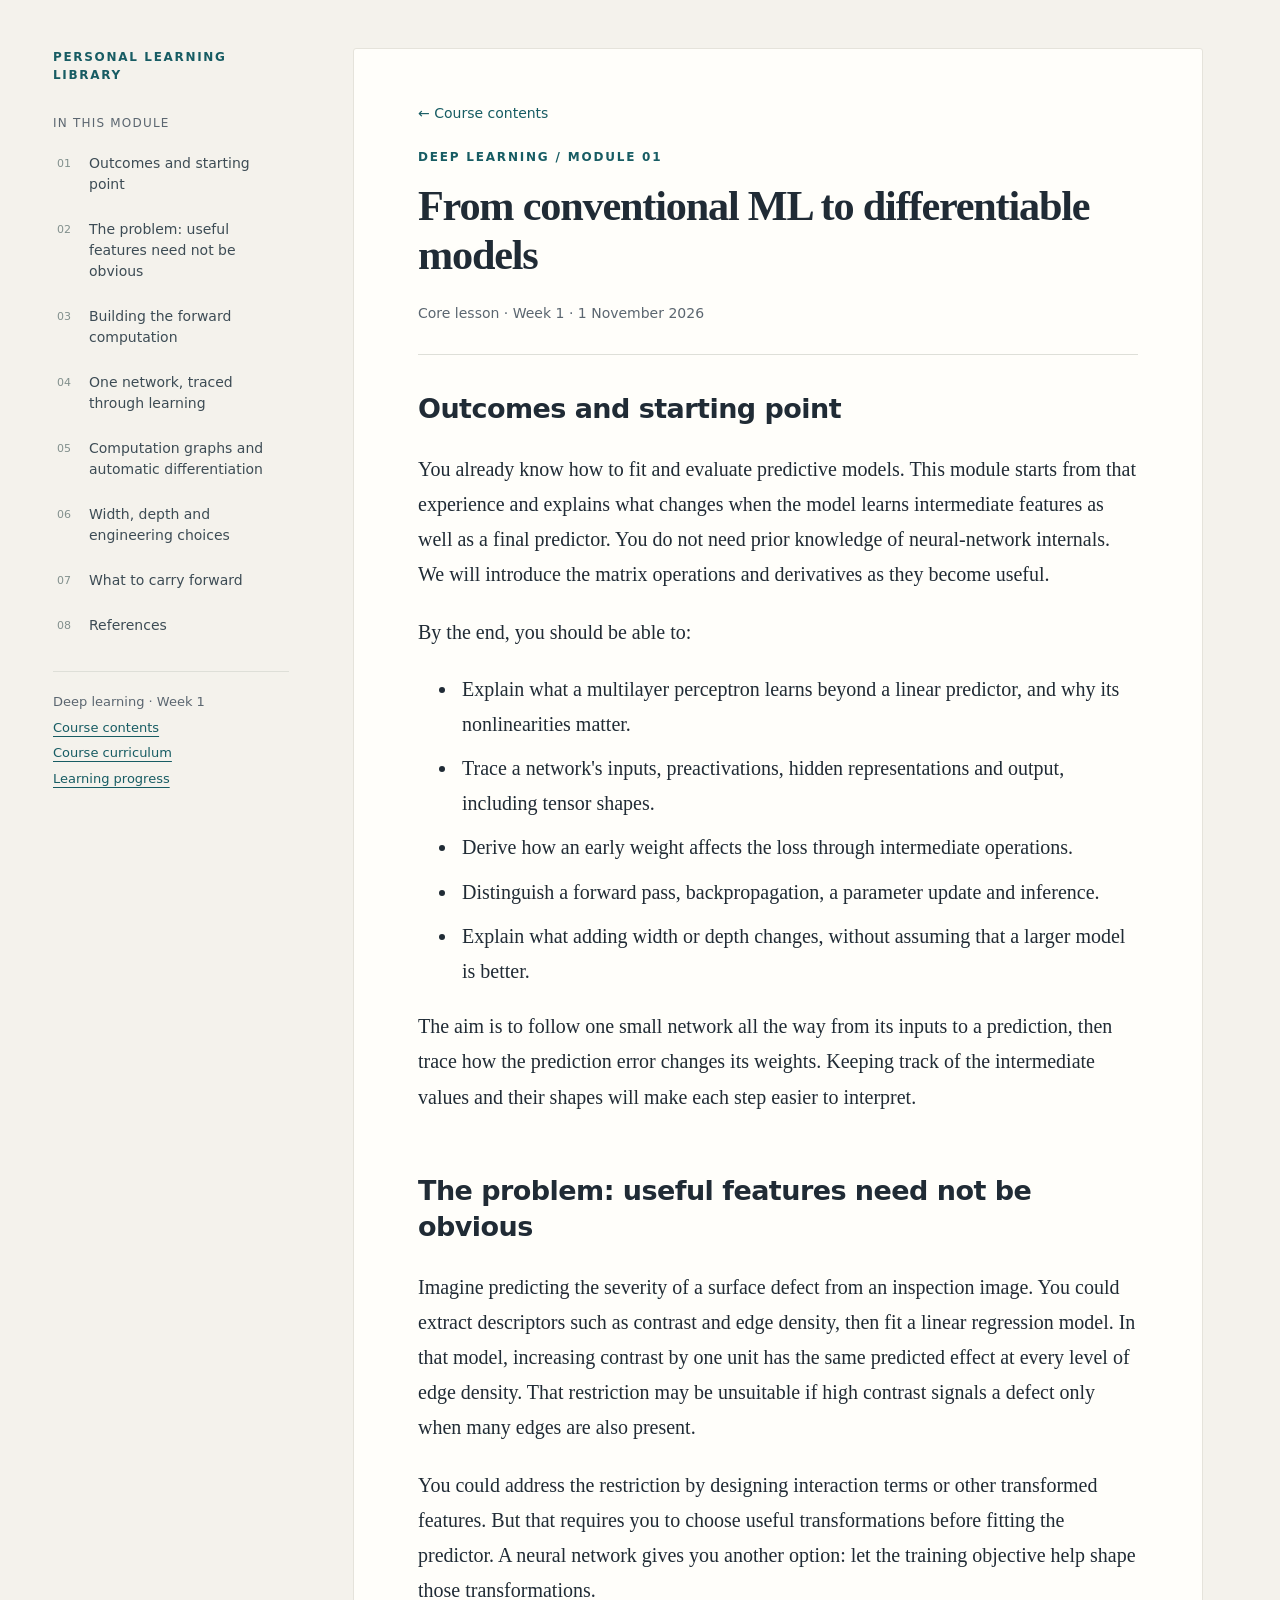
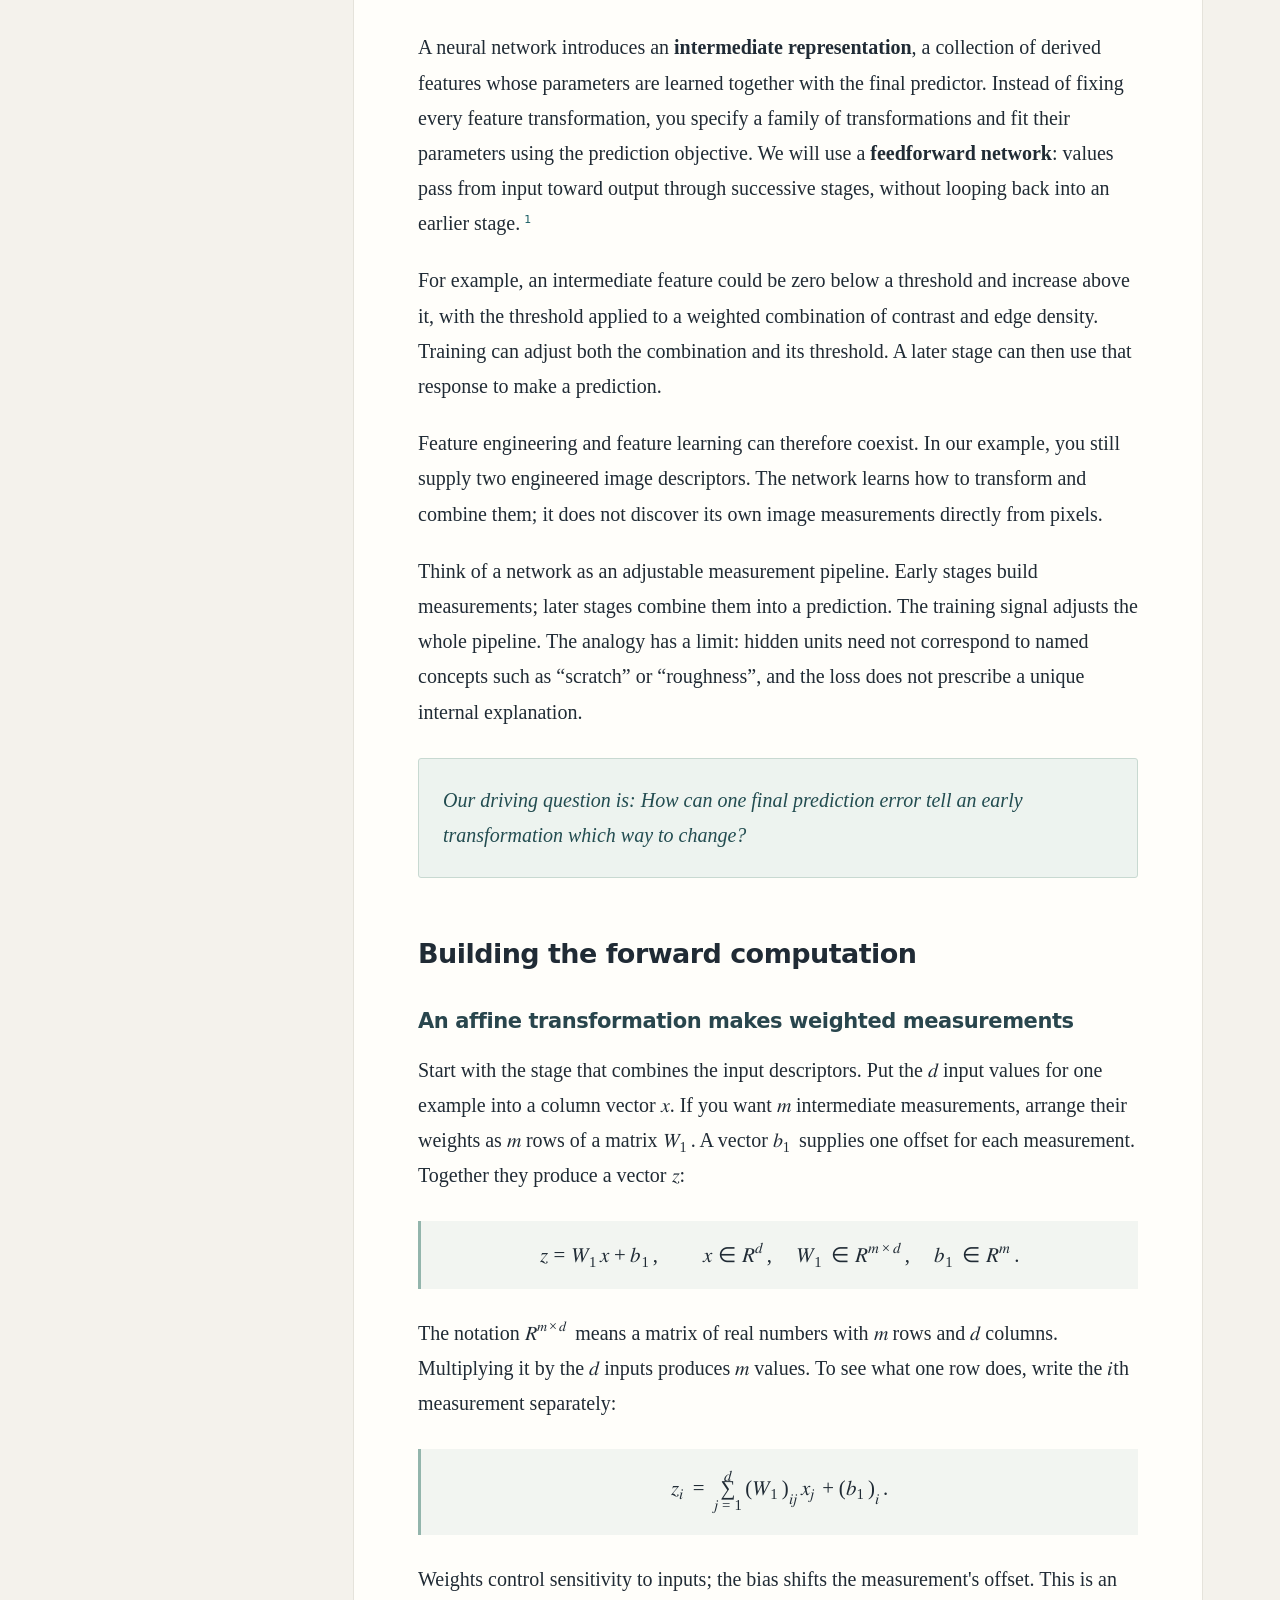
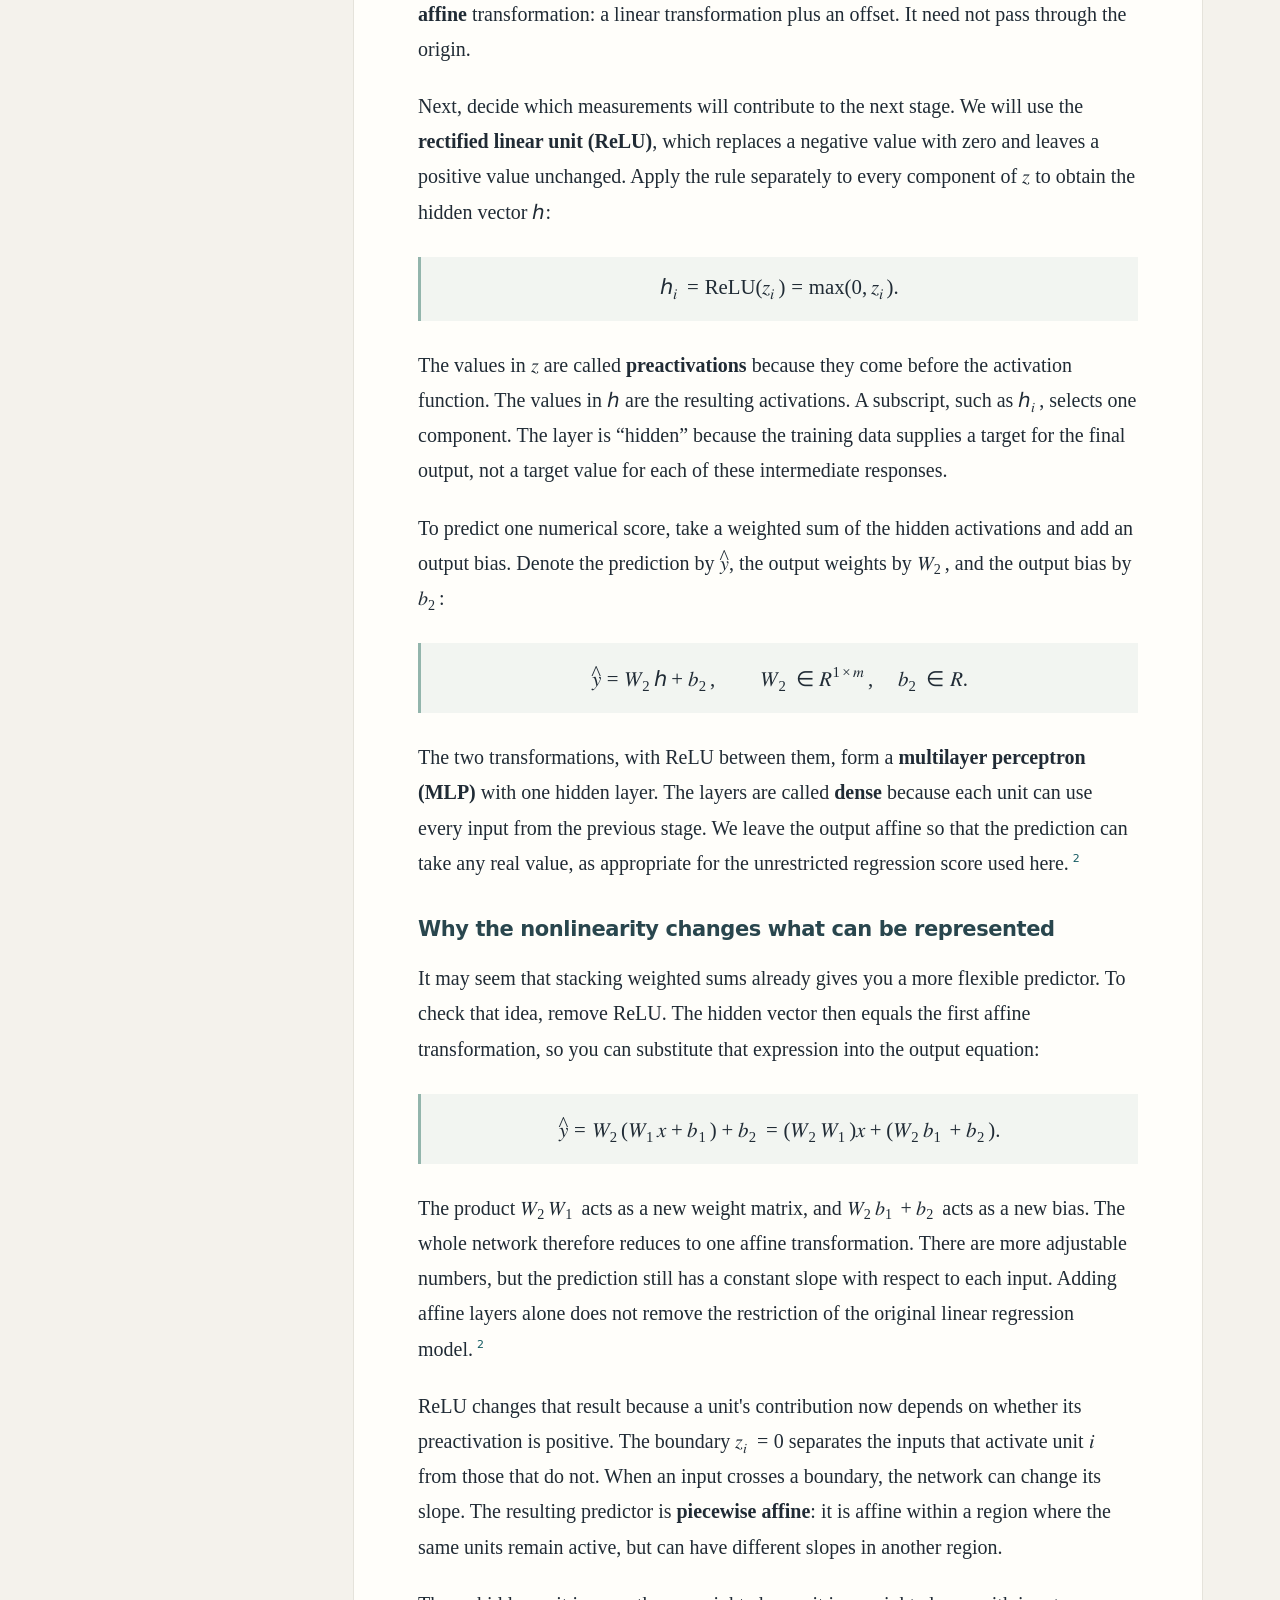
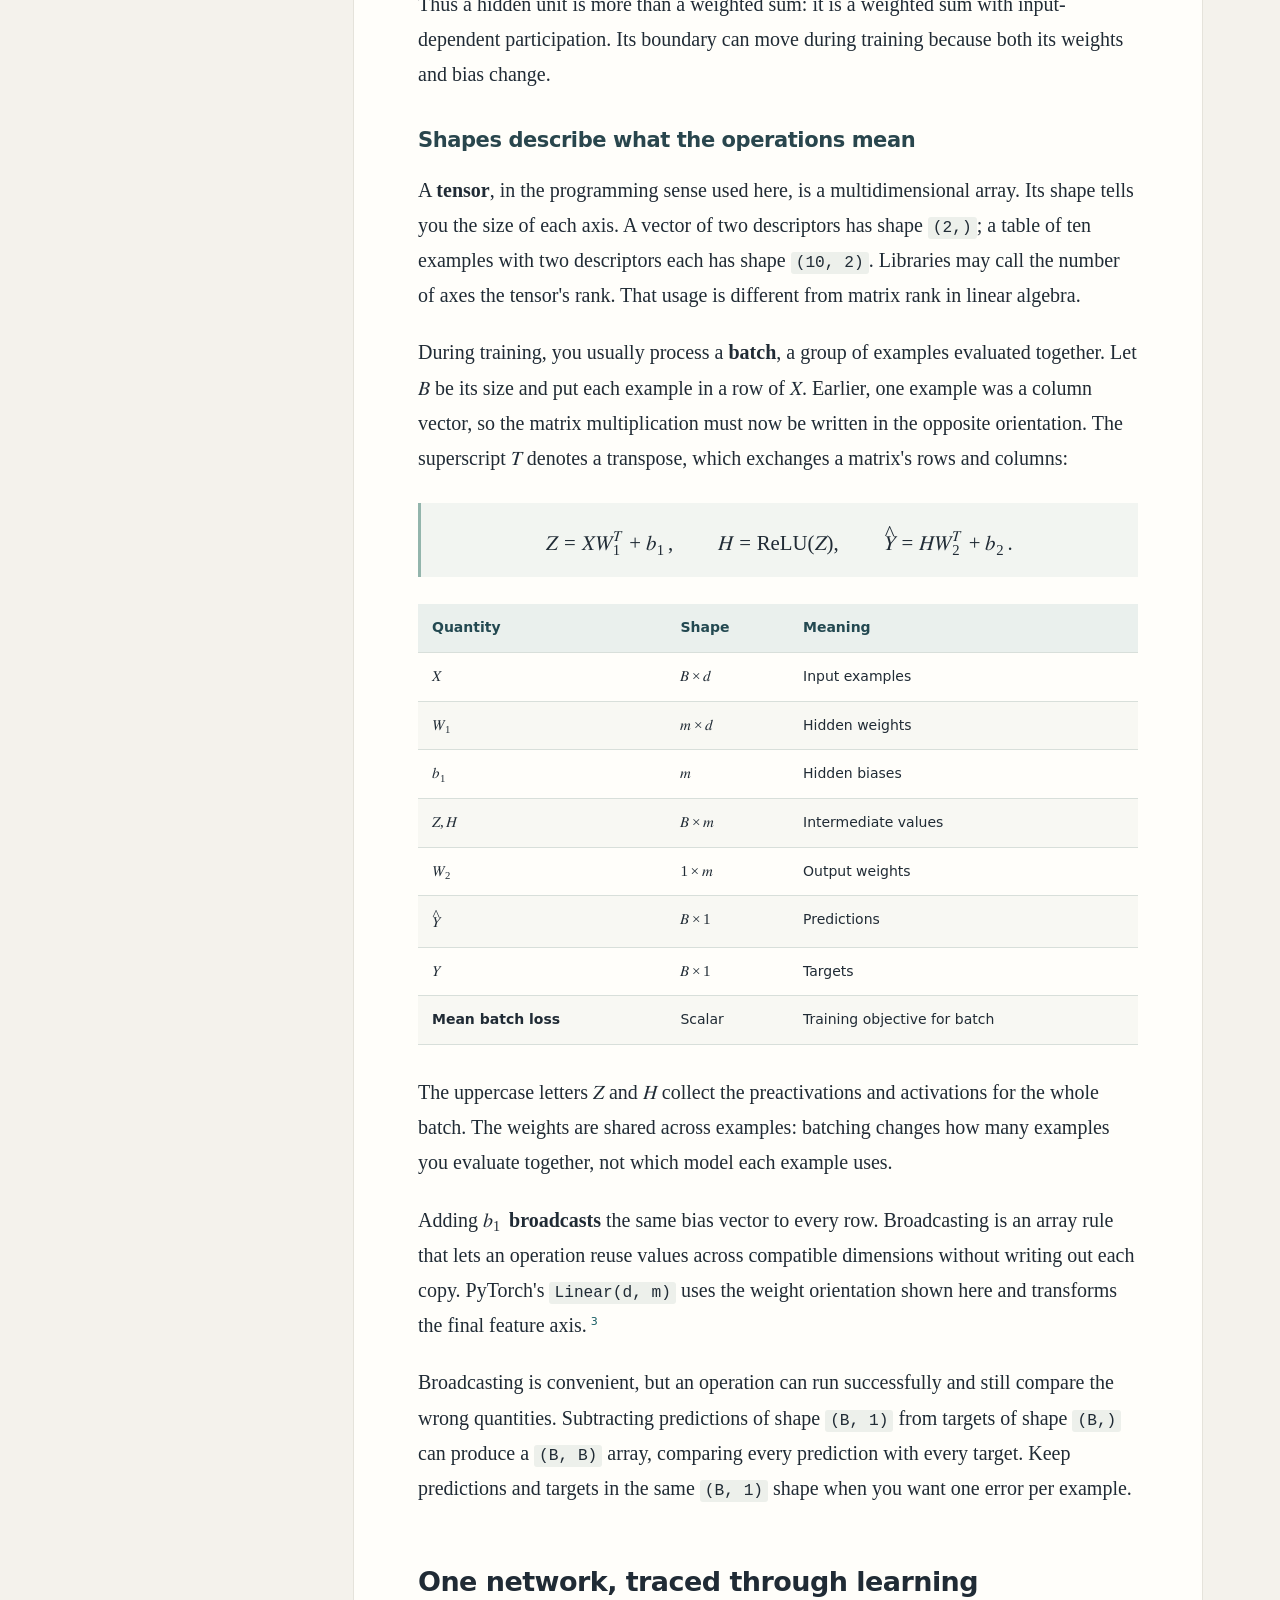
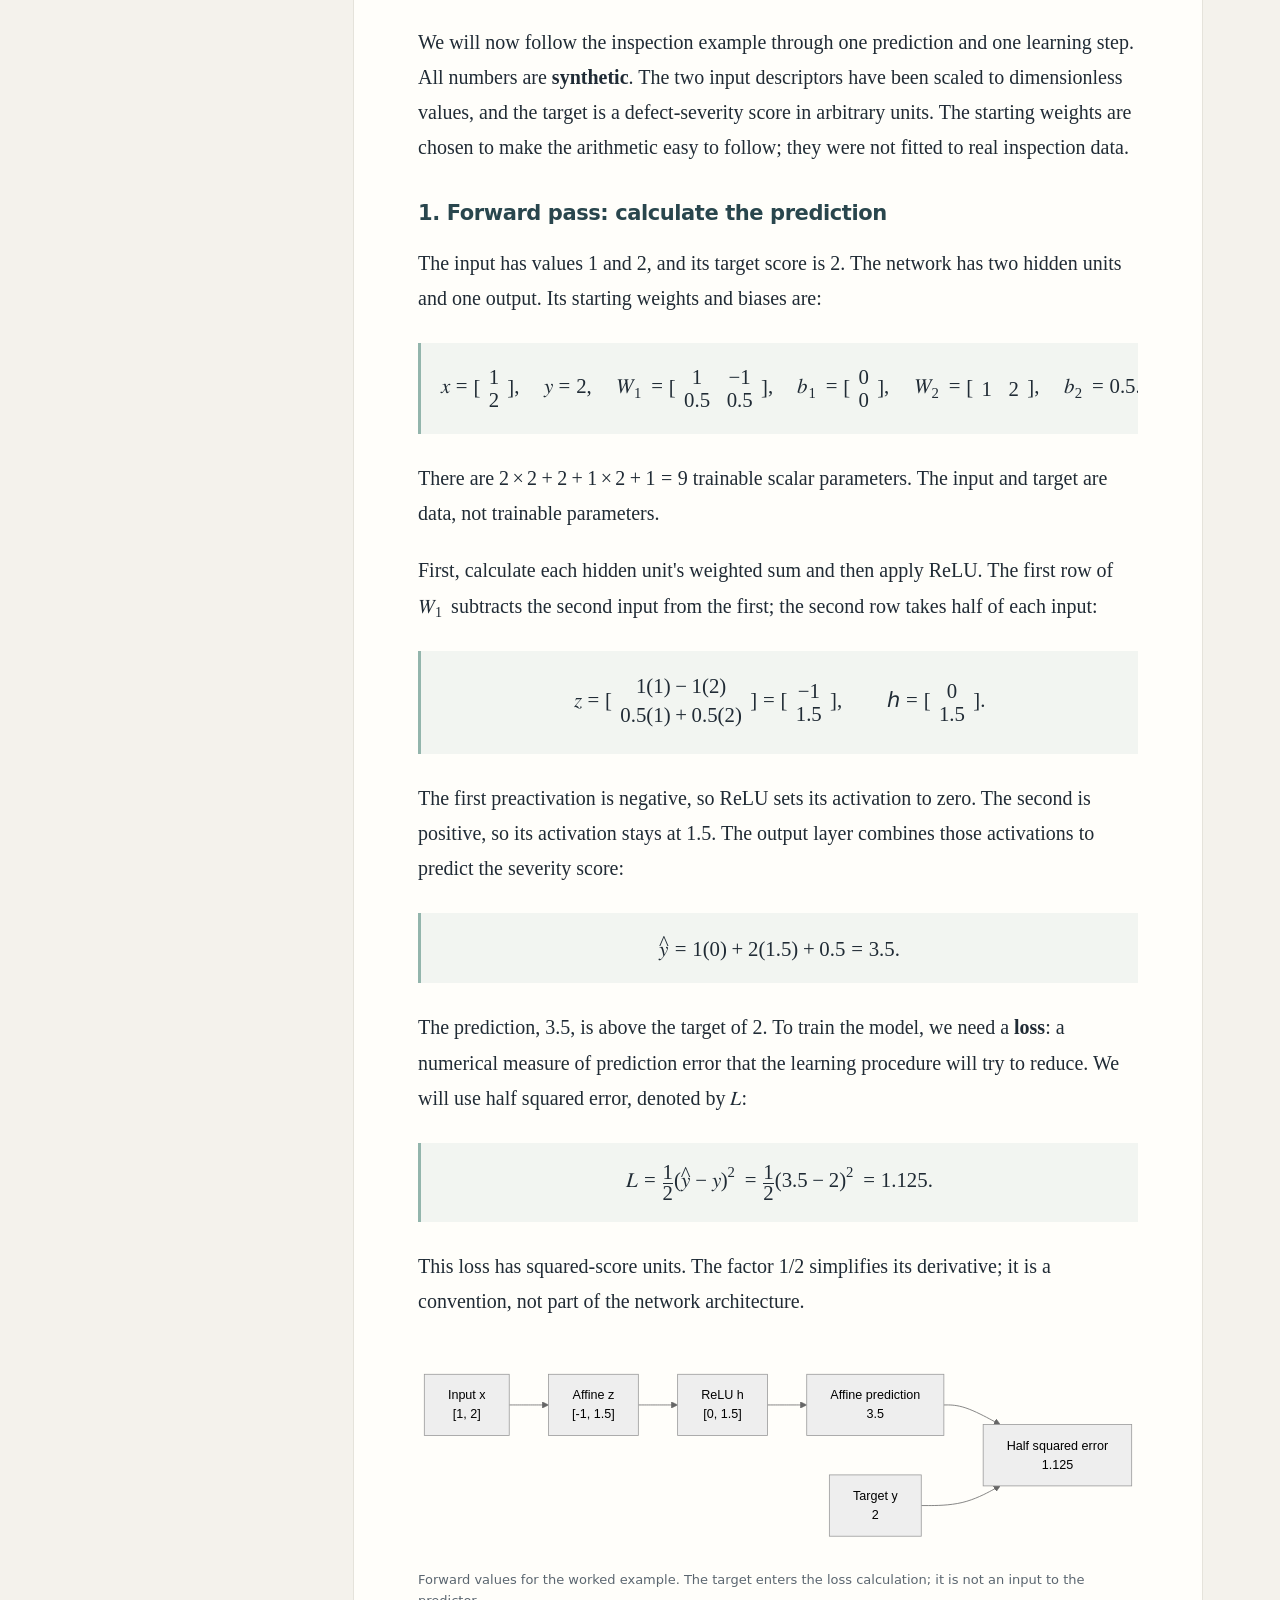
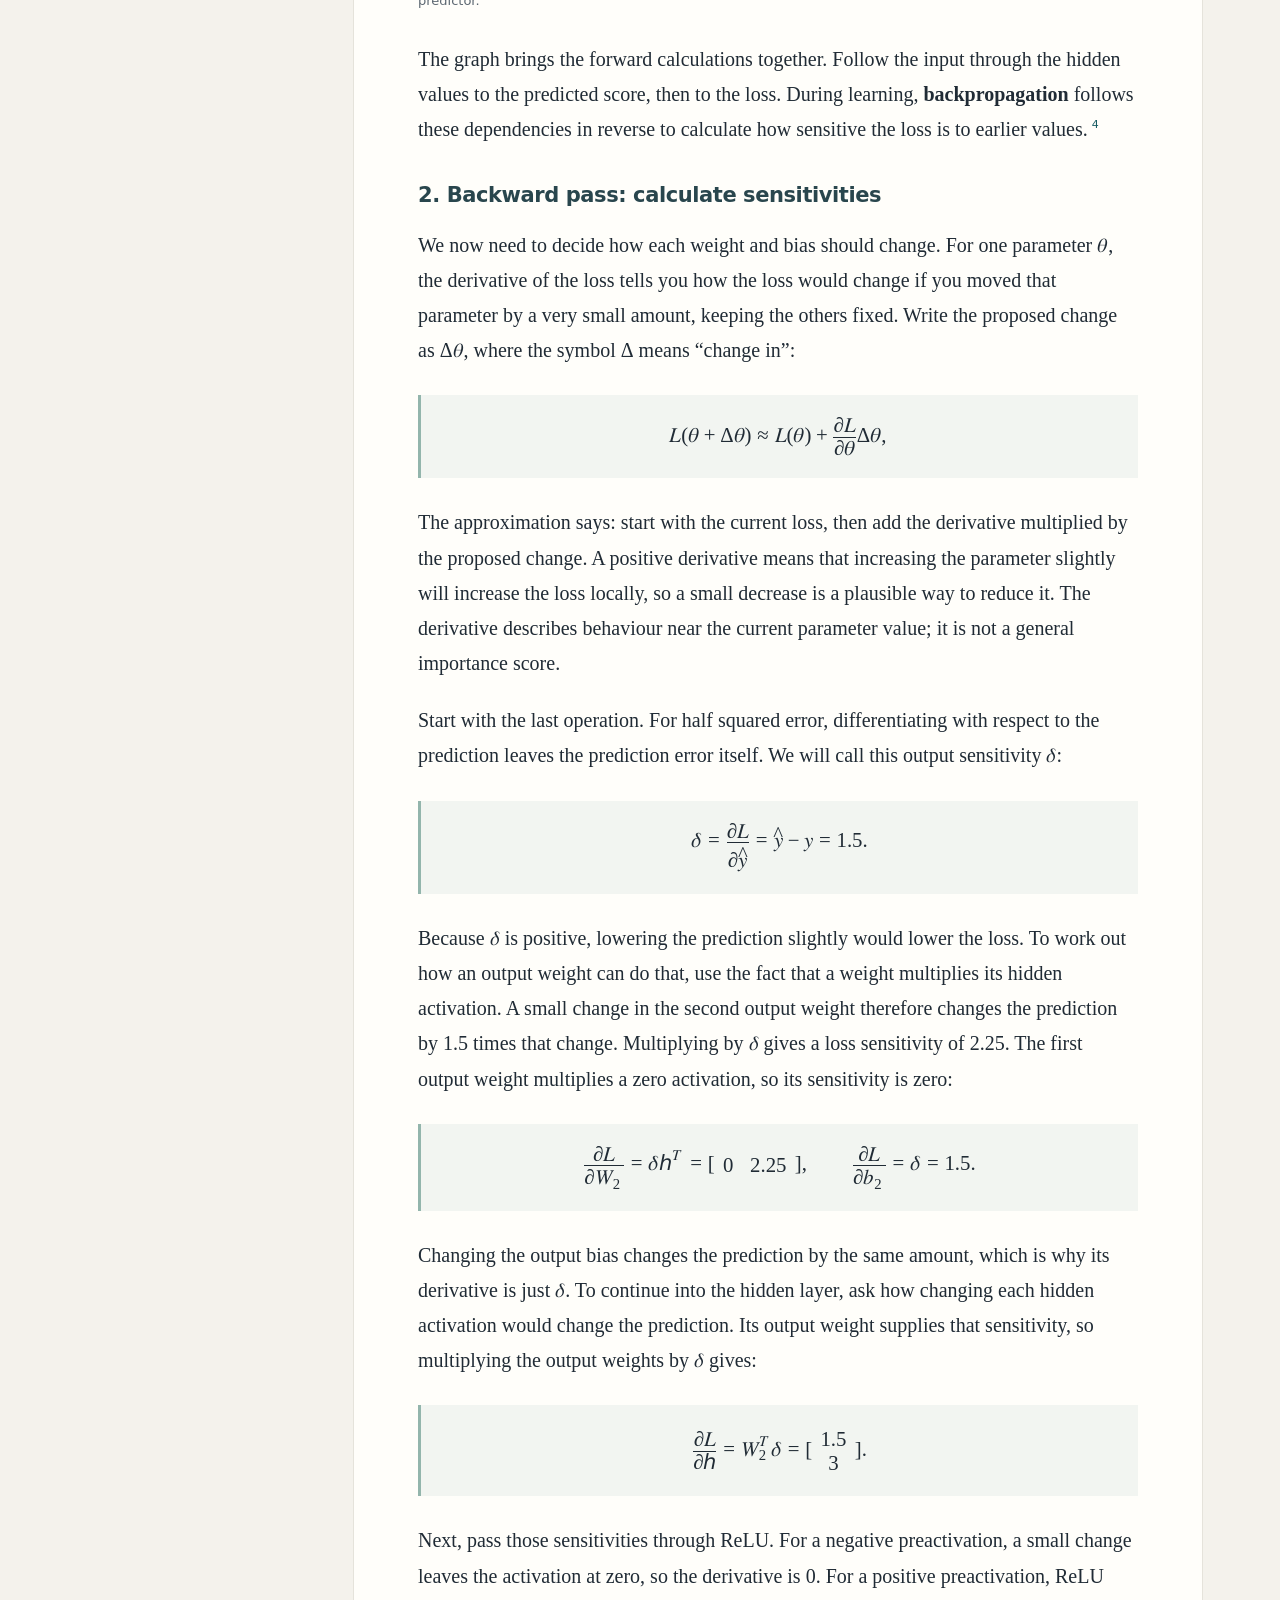
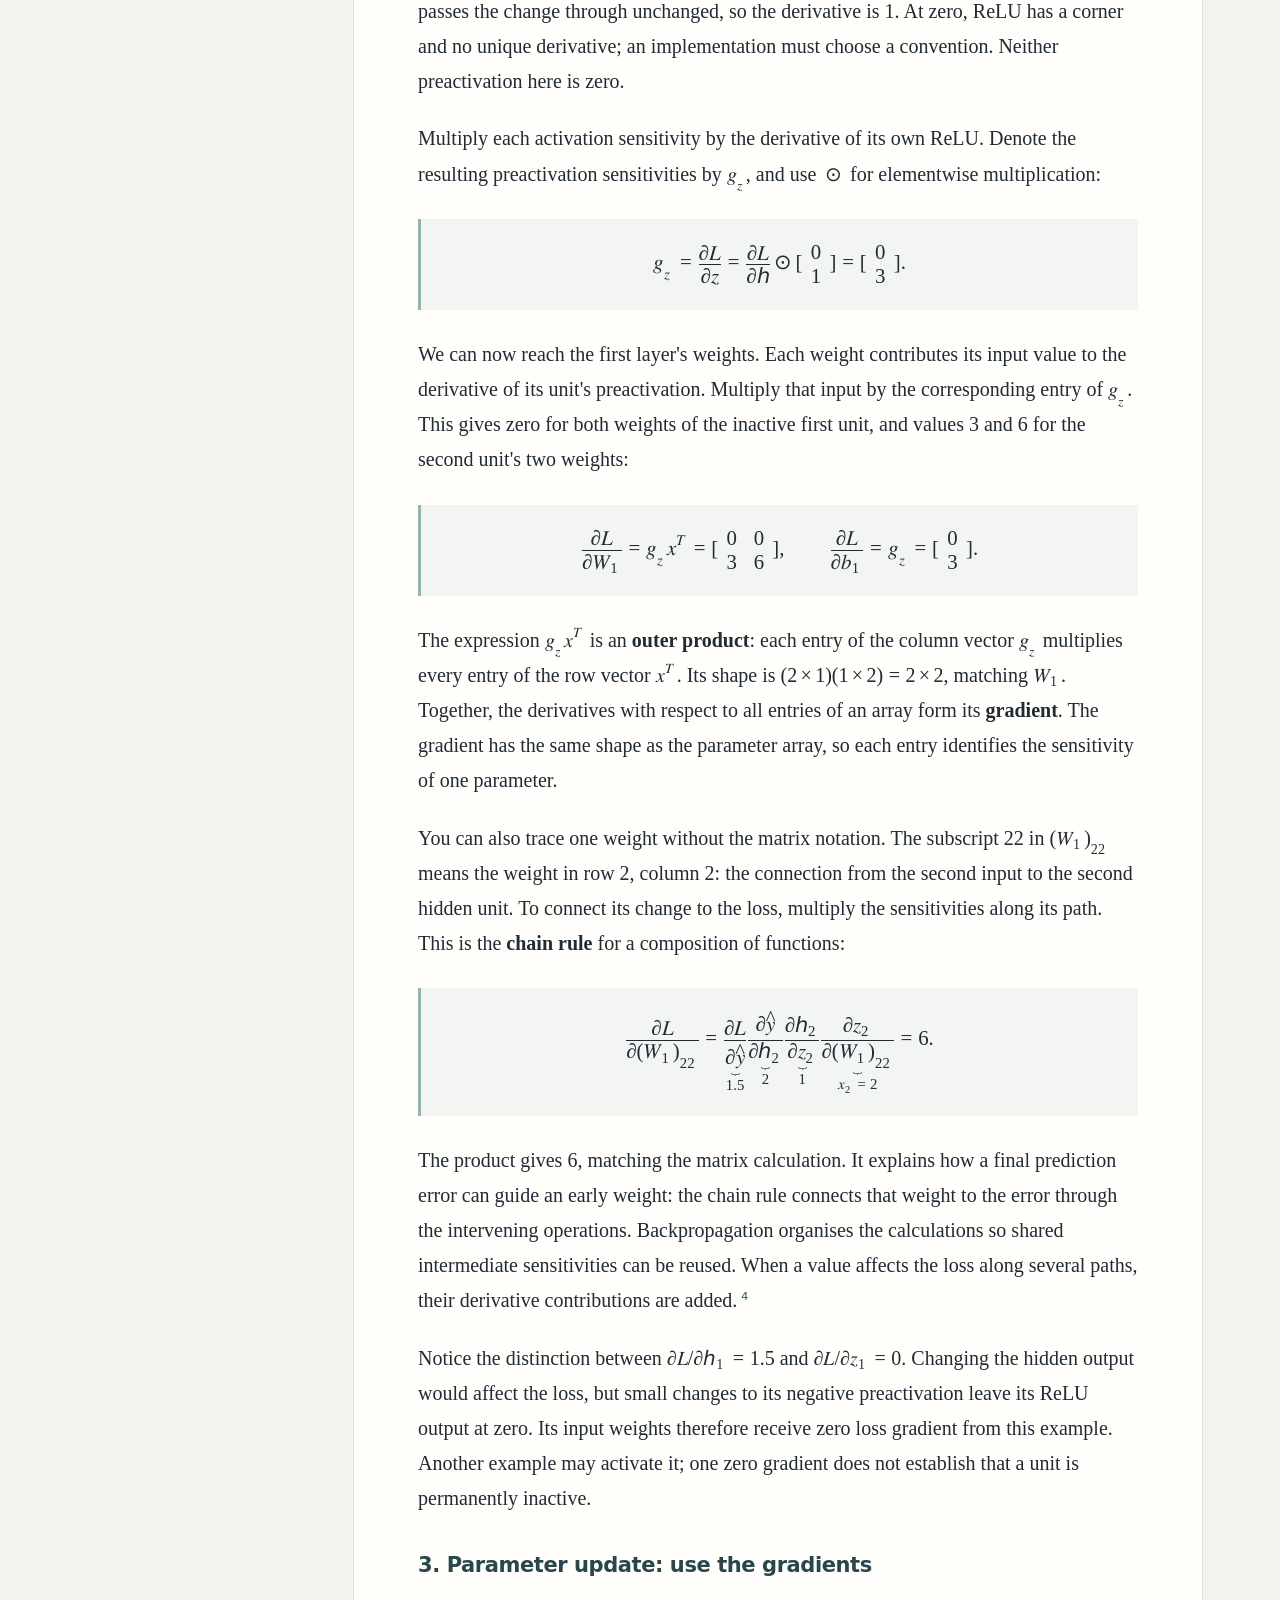
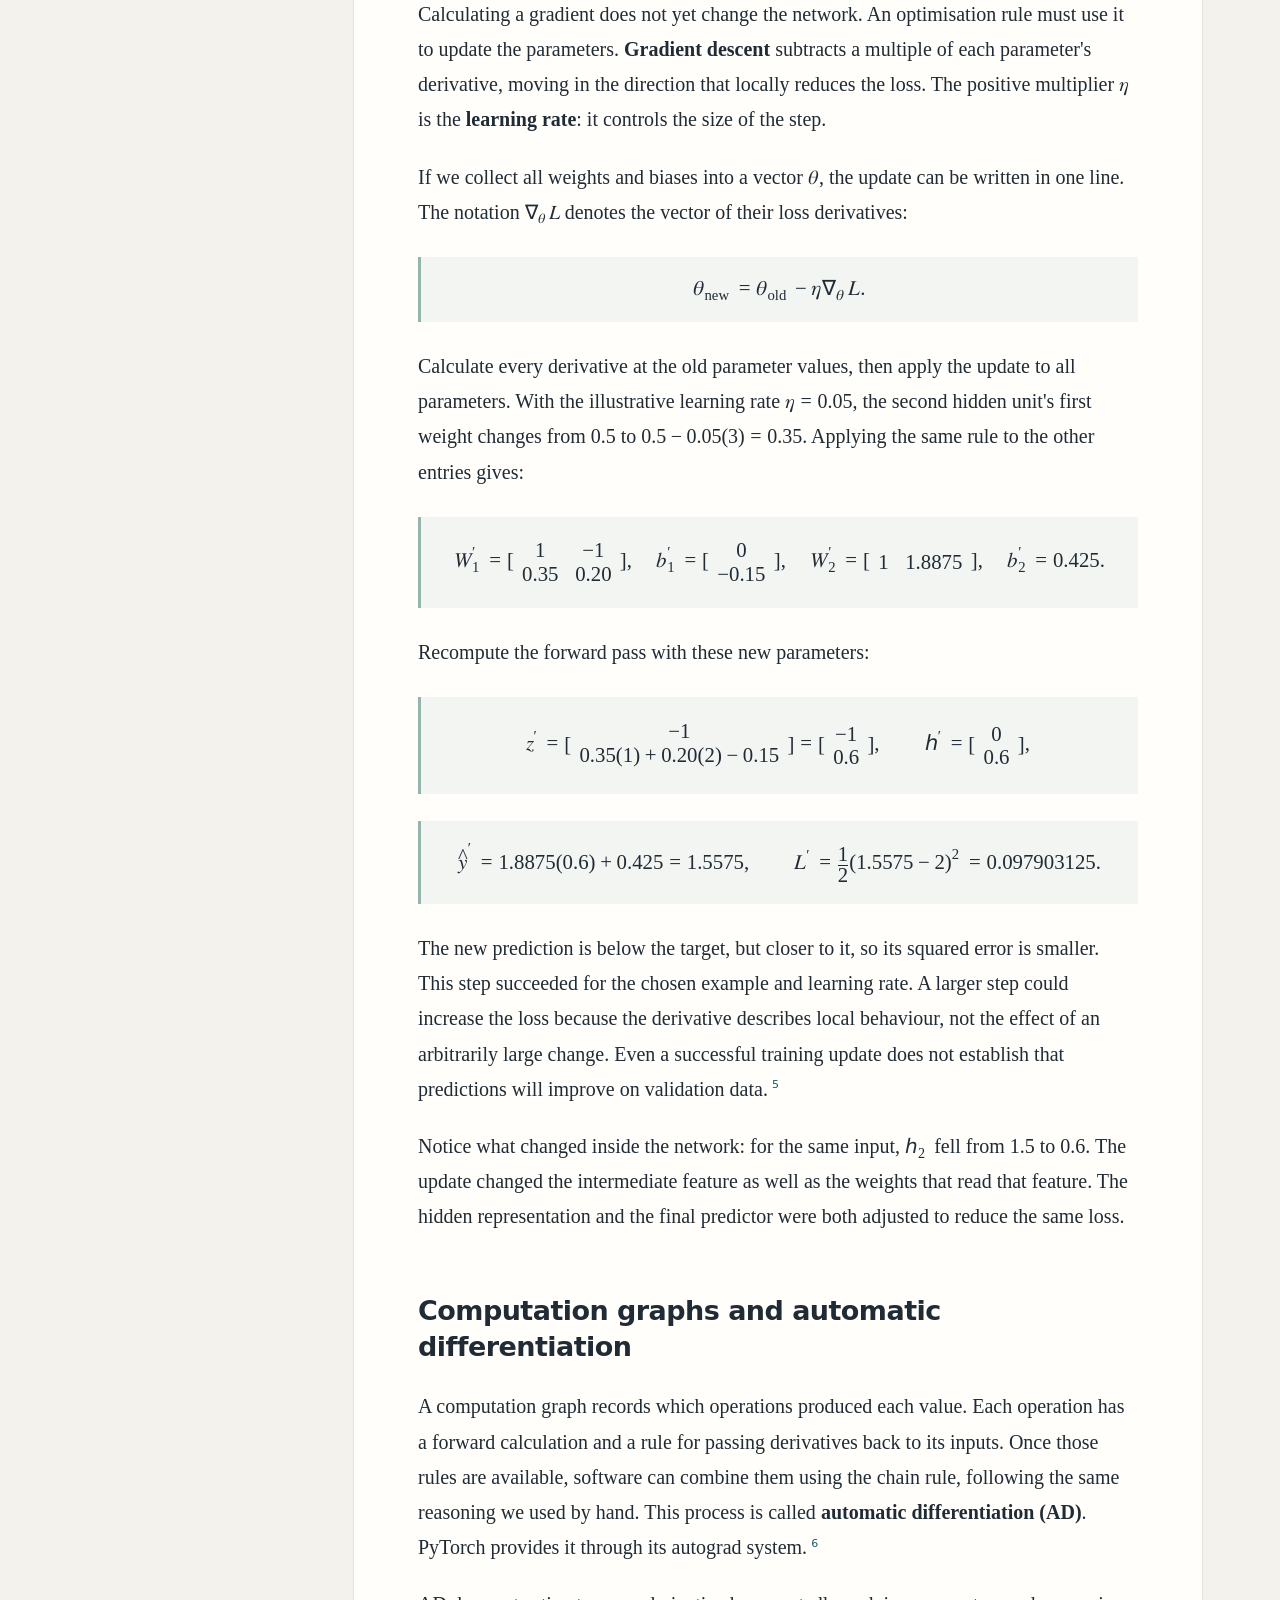
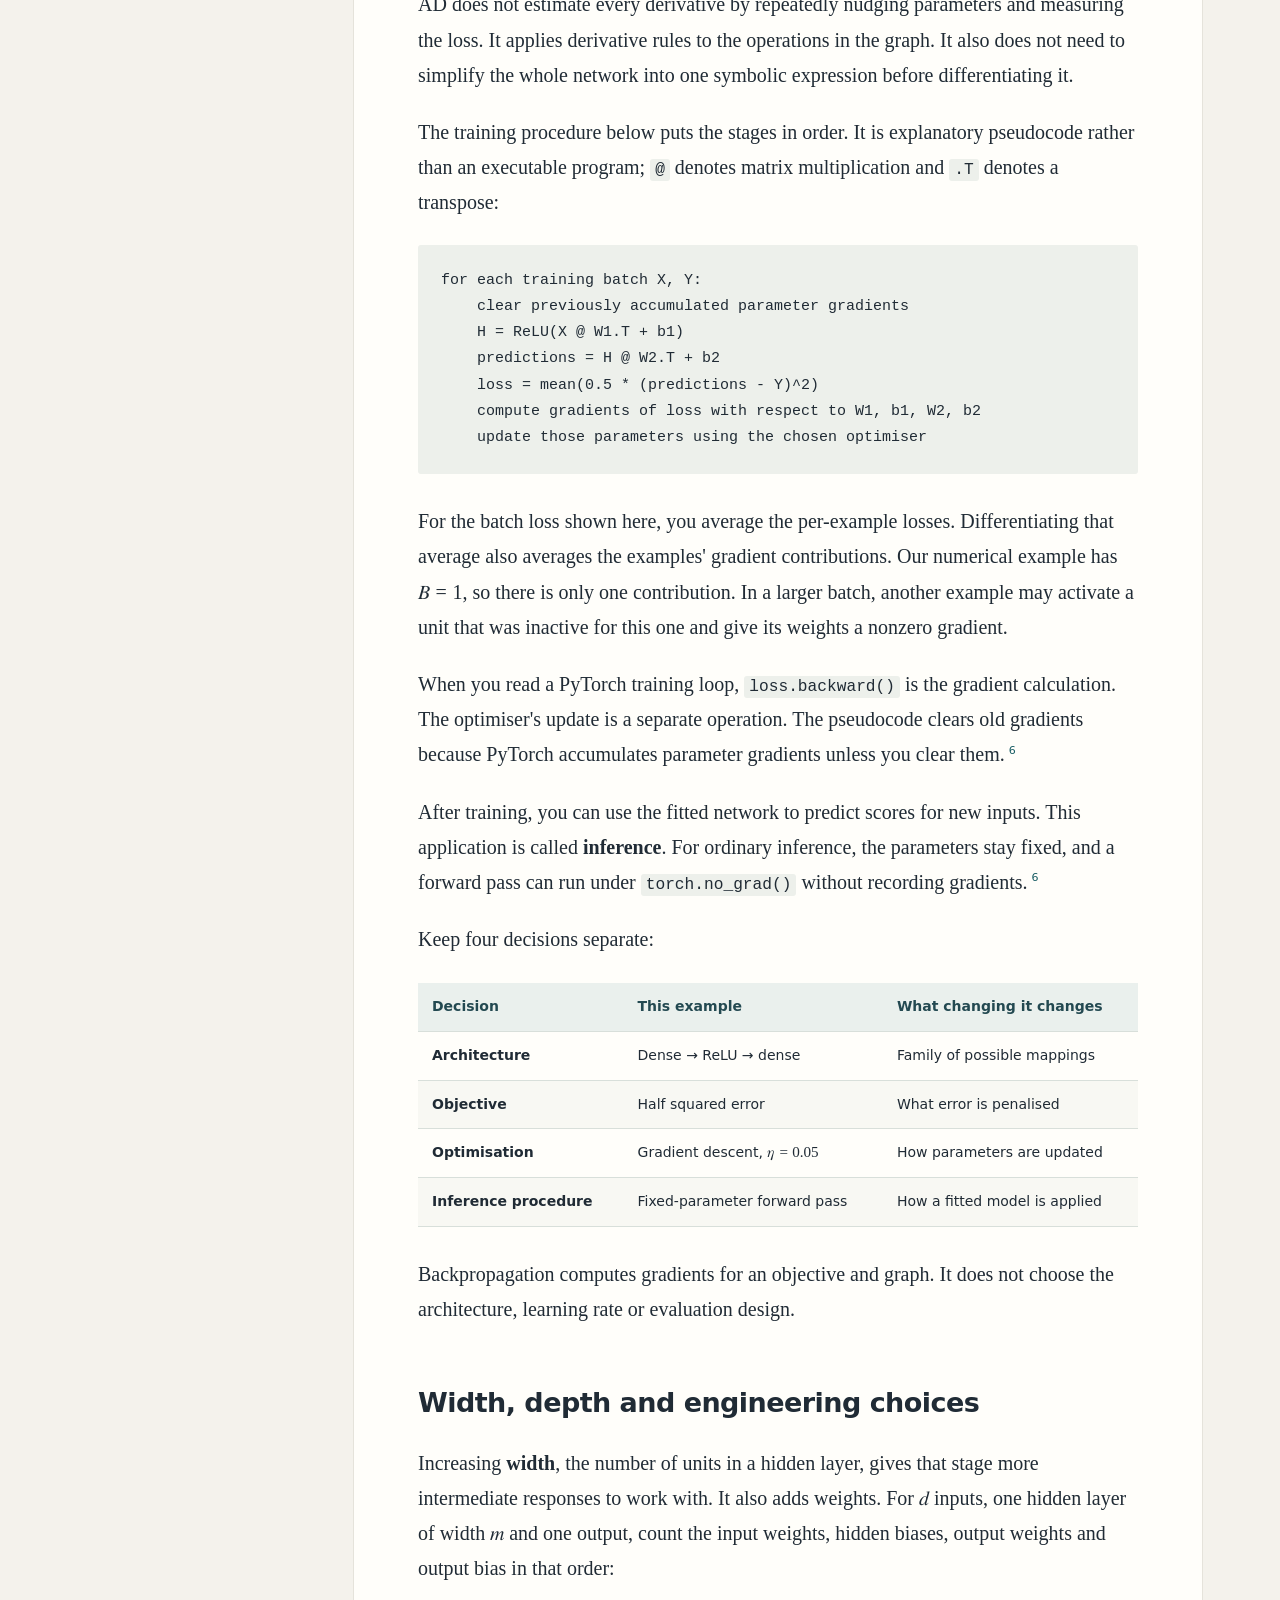
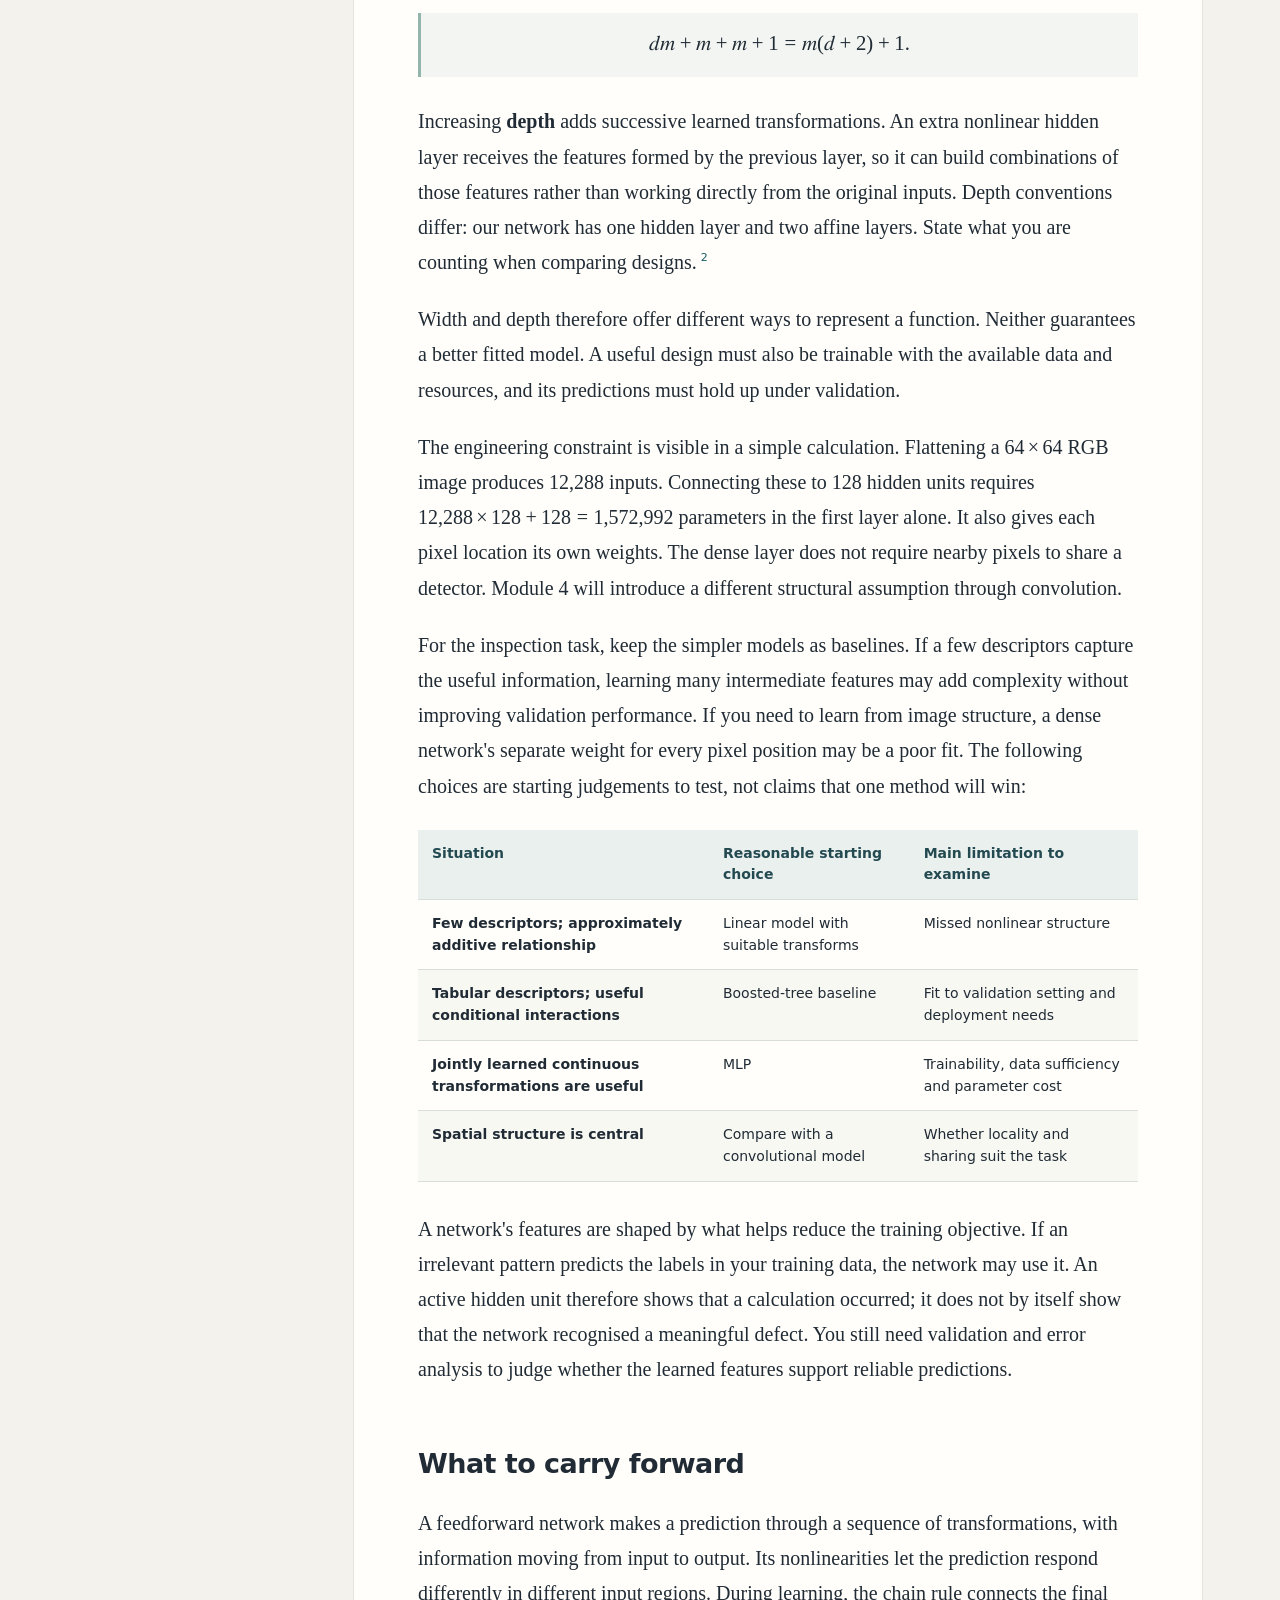
==== subjects/deep-learning/lessons/01-from-conventional-ml-to-differentiable-models.html @ d44307d4 "Add Module 1 HTML lesson and course reading framework" ====
<!doctype html>
<html lang="en"><head><meta charset="utf-8"><meta name="viewport" content="width=device-width, initial-scale=1"><meta name="description" content="Module 1: learned features, neural networks, tensor shapes and backpropagation, explained through one complete worked example."><title>Module 1 · From conventional ML to differentiable models</title><style>
:root{color-scheme:light;--paper:#fffefa;--bg:#f4f2ec;--ink:#202b35;--muted:#5b6670;--line:#dedfd8;--accent:#175c63;--soft:#edf3f1}
*{box-sizing:border-box}html{scroll-behavior:smooth;scroll-padding-top:28px}body{margin:0;background:var(--bg);color:var(--ink);font:20px/1.76 Georgia,"Times New Roman",serif}a{color:var(--accent);text-underline-offset:4px}a:hover{text-decoration-thickness:2px}a:focus-visible,[tabindex]:focus-visible{outline:3px solid #b87824;outline-offset:5px}
.skip{position:absolute;top:-100px;left:16px;background:white;padding:12px;z-index:10}.skip:focus{top:12px}
.layout{display:grid;grid-template-columns:236px minmax(0,850px);gap:64px;max-width:1270px;margin:auto;padding:48px 48px 90px}
aside{font:14px/1.5 system-ui,-apple-system,"Segoe UI",sans-serif;align-self:start;position:sticky;top:38px}
.brand{font-size:12px;font-weight:700;letter-spacing:.14em;text-transform:uppercase;color:var(--accent);margin:0 0 30px}.nav-label{color:var(--muted);font-size:12px;text-transform:uppercase;letter-spacing:.1em;margin:0 0 12px}nav ol{list-style:none;padding:0;counter-reset:sections;margin:0}nav li{counter-increment:sections;margin:0 0 6px}nav li a{display:grid;grid-template-columns:24px 1fr;gap:8px;padding:9px 0;text-decoration:none;color:#3d4c55}nav li a:before{content:counter(sections,decimal-leading-zero);font-size:11px;color:#82908d;padding-top:3px}nav li a:hover{color:var(--accent)}
.side-footer{border-top:1px solid var(--line);margin-top:26px;padding-top:20px;color:var(--muted);font-size:13px}.side-footer a{display:block;margin:6px 0}
main{min-width:0;background:var(--paper);padding:54px 64px 64px;border:1px solid #e5e3db;border-radius:3px}
header{border-bottom:1px solid var(--line);padding-bottom:30px;margin-bottom:36px}.eyebrow{font:700 12px/1.5 system-ui,sans-serif;letter-spacing:.15em;color:var(--accent);text-transform:uppercase;margin:0 0 16px}h1{font:600 clamp(32px,3.3vw,46px)/1.16 Georgia,serif;letter-spacing:-.028em;margin:0 0 22px}header .meta{font:14px/1.6 system-ui,sans-serif;color:var(--muted);margin:0}
h2,h3{font-family:system-ui,-apple-system,"Segoe UI",sans-serif;line-height:1.35;letter-spacing:-.02em}h2{font-size:27px;margin:0 0 24px;padding-top:0}h3{font-size:21px;margin:34px 0 18px;color:#29464d}section{margin-top:58px;scroll-margin-top:28px}section:first-child{margin-top:0}p{margin:0 0 22px}li{padding-left:4px;margin:9px 0}strong{font-weight:700}sup{font:11px/1 system-ui,sans-serif;vertical-align:super;margin-left:2px}sup a{text-decoration:none;padding:2px}
.math-display{font-size:1.04em;overflow-x:auto;overflow-y:hidden;max-width:100%;background:#f2f5f1;border-left:3px solid #93b5ac;padding:22px 20px;margin:27px 0;text-align:center;scrollbar-width:thin}
math{font-family:"Cambria Math","STIX Two Math","Latin Modern Math",math}math[display="block"]{margin:0;min-width:max-content}
.table-scroll{max-width:100%;overflow:auto;margin:26px 0 30px;scrollbar-width:thin}table{border-collapse:collapse;width:100%;font:14px/1.55 system-ui,sans-serif;text-align:left}th{background:#eaf0ed;color:#234951;font-weight:650}th,td{border-bottom:1px solid #d8dfda;padding:13px 14px;vertical-align:top}td:first-child{font-weight:550}tr:nth-child(even) td{background:#f8f8f3}table math{font-size:1.08em}
code{font:0.81em/1.5 Consolas,"Cascadia Code",monospace;background:#edf0eb;padding:2px 5px;border-radius:3px}pre{background:#edf0eb;padding:23px;overflow:auto;font-size:15px;line-height:1.75;border-radius:3px;margin:24px 0 30px}pre code{font:inherit;padding:0}
figure{margin:30px 0} .diagram-scroll{overflow:auto;max-width:100%;padding:18px 0}.diagram-scroll svg{display:block;width:100%;height:auto;min-width:580px}figcaption{font:13px/1.6 system-ui,sans-serif;color:var(--muted);margin-top:10px}
.callout{background:#edf3ef;border:1px solid #c8d9d1;border-radius:3px;padding:24px;margin:28px 0;font-style:italic;color:#224c50}
.references{font:14px/1.65 system-ui,sans-serif;padding-left:22px}.references li{padding:0 0 16px;overflow-wrap:anywhere}.references p{margin:0}footer{border-top:1px solid var(--line);margin-top:46px;padding-top:20px;font:13px/1.6 system-ui,sans-serif;color:var(--muted)}
@media(max-width:1100px){.layout{gap:32px;padding:32px 26px 60px;grid-template-columns:190px minmax(0,1fr)}main{padding:40px 38px}aside{font-size:13px}body{font-size:19px}}
@media(max-width:800px){.layout{display:block;padding:0}aside{position:static;padding:24px 24px 20px;background:#eaf0eb}.brand{margin-bottom:18px}nav ol{display:grid;grid-template-columns:1fr 1fr;gap:0 20px}.side-footer{display:none}.nav-label{margin-bottom:5px}main{border:0;border-radius:0;padding:38px 24px 48px}h1{font-size:37px}h2{font-size:25px}.math-display{padding:18px 14px}.diagram-scroll svg{min-width:580px}section{margin-top:44px}}
@media(max-width:420px){body{font-size:18px}main{padding:30px 18px 42px}aside{padding:20px 18px}nav ol{display:block}nav li{margin:0}nav li a{padding:5px 0}h1{font-size:33px}h2{font-size:23px}.math-display{font-size:.93em}}
@media(prefers-reduced-motion:reduce){html{scroll-behavior:auto}}
@media print{body{background:white;font-size:11pt}.layout{display:block;padding:0;max-width:none}aside,.skip{display:none}main{border:0;padding:0;max-width:none}h1{font-size:28pt}h2{font-size:17pt}h3{font-size:13pt}section{margin-top:30px}h2,h3{break-after:avoid}.math-display,figure,tr{break-inside:avoid}.math-display{overflow:visible;background:white}pre{white-space:pre-wrap}a{color:inherit}.diagram-scroll{overflow:visible}.diagram-scroll svg{min-width:0}}

.diagram-scroll svg.diagram-narrow{display:none}@media(max-width:800px){.diagram-scroll svg:not(.diagram-narrow){display:none}.diagram-scroll svg.diagram-narrow{display:block;min-width:0;max-width:320px;width:100%;margin:auto}}@media print{.diagram-scroll svg.diagram-narrow{display:none}.diagram-scroll svg:not(.diagram-narrow){display:block}}

/* Course navigation and chapter availability; shared by the contents and lessons. */
.course-back{font:14px/1.5 system-ui,sans-serif;margin:0 0 24px}.course-back a{text-decoration:none}
.course-intro{font-size:21px;color:#364952}.availability{font:14px/1.6 system-ui,sans-serif;color:var(--muted);border-left:3px solid #93b5ac;padding-left:14px;margin:24px 0 32px}
.chapter-list{list-style:none;padding:0;margin:0;counter-reset:none}.chapter-list>li{margin:0;padding:25px 0 27px;border-bottom:1px solid var(--line)}.chapter-topline{display:flex;justify-content:space-between;gap:16px;flex-wrap:wrap;font:12px/1.5 system-ui,sans-serif;text-transform:uppercase;letter-spacing:.08em;color:var(--muted);margin-bottom:9px}.chapter-list h3{font-size:22px;margin:0 0 10px;line-height:1.4}.chapter-list h3 a{text-decoration:none}.chapter-list h3 a:hover{text-decoration:underline}.chapter-list p{font-size:18px;line-height:1.65;margin:0}.chapter-status{font:13px/1.5 system-ui,sans-serif;color:var(--muted);margin-top:13px}.chapter-status.available{color:var(--accent);font-weight:650}.elective-list{padding-left:22px;font-size:18px}.elective-list li{margin:13px 0}.elective-list strong{font-family:system-ui,sans-serif;font-size:16px}.start-link{display:inline-block;background:var(--accent);color:#fffefa;padding:10px 18px;border-radius:3px;font:600 14px/1.5 system-ui,sans-serif;text-decoration:none;margin:4px 0 8px}.start-link:hover{background:#11474d}
@media(max-width:800px){.course-intro{font-size:19px}.chapter-list h3{font-size:21px}}@media print{.start-link{background:none;color:inherit;padding:0}.chapter-list>li{break-inside:avoid}}

</style></head><body><a class="skip" href="#lesson">Skip to lesson</a><div class="layout"><aside><p class="brand">Personal learning library</p><p class="nav-label" id="contents-label">In this module</p><nav aria-labelledby="contents-label"><ol><li><a href="#outcomes">Outcomes and starting point</a></li><li><a href="#motivation">The problem: useful features need not be obvious</a></li><li><a href="#forward-computation">Building the forward computation</a></li><li><a href="#worked-example">One network, traced through learning</a></li><li><a href="#automatic-differentiation">Computation graphs and automatic differentiation</a></li><li><a href="#engineering-choices">Width, depth and engineering choices</a></li><li><a href="#connections">What to carry forward</a></li><li><a href="#references">References</a></li></ol></nav><div class="side-footer">Deep learning · Week 1<a href="../index.html">Course contents</a><a href="../CURRICULUM.md">Course curriculum</a><a href="../PROGRESS.md">Learning progress</a></div></aside><main id="lesson"><header><p class="course-back"><a href="../index.html">← Course contents</a></p><p class="eyebrow">Deep learning / Module 01</p><h1>From conventional ML to differentiable models</h1><p class="meta">Core lesson · Week 1 · 1 November 2026</p></header><article><section aria-labelledby="outcomes"><h2 id="outcomes">Outcomes and starting point</h2>
<p>You already know how to fit and evaluate predictive models. This module starts from that experience and explains what changes when the model learns intermediate features as well as a final predictor. You do not need prior knowledge of neural-network internals. We will introduce the matrix operations and derivatives as they become useful.</p>
<p>By the end, you should be able to:</p>
<ul>
<li>Explain what a multilayer perceptron learns beyond a linear predictor, and why its nonlinearities matter.</li>
<li>Trace a network's inputs, preactivations, hidden representations and output, including tensor shapes.</li>
<li>Derive how an early weight affects the loss through intermediate operations.</li>
<li>Distinguish a forward pass, backpropagation, a parameter update and inference.</li>
<li>Explain what adding width or depth changes, without assuming that a larger model is better.</li>
</ul>
<p>The aim is to follow one small network all the way from its inputs to a prediction, then trace how the prediction error changes its weights. Keeping track of the intermediate values and their shapes will make each step easier to interpret.</p>
</section><section aria-labelledby="motivation"><h2 id="motivation">The problem: useful features need not be obvious</h2>
<p>Imagine predicting the severity of a surface defect from an inspection image. You could extract descriptors such as contrast and edge density, then fit a linear regression model. In that model, increasing contrast by one unit has the same predicted effect at every level of edge density. That restriction may be unsuitable if high contrast signals a defect only when many edges are also present.</p>
<p>You could address the restriction by designing interaction terms or other transformed features. But that requires you to choose useful transformations before fitting the predictor. A neural network gives you another option: let the training objective help shape those transformations.</p>
<p>A neural network introduces an <strong>intermediate representation</strong>, a collection of derived features whose parameters are learned together with the final predictor. Instead of fixing every feature transformation, you specify a family of transformations and fit their parameters using the prediction objective. We will use a <strong>feedforward network</strong>: values pass from input toward output through successive stages, without looping back into an earlier stage.<sup><a href="#ref-1" aria-label="Reference 1">1</a></sup></p>
<p>For example, an intermediate feature could be zero below a threshold and increase above it, with the threshold applied to a weighted combination of contrast and edge density. Training can adjust both the combination and its threshold. A later stage can then use that response to make a prediction.</p>
<p>Feature engineering and feature learning can therefore coexist. In our example, you still supply two engineered image descriptors. The network learns how to transform and combine them; it does not discover its own image measurements directly from pixels.</p>
<p>Think of a network as an adjustable measurement pipeline. Early stages build measurements; later stages combine them into a prediction. The training signal adjusts the whole pipeline. The analogy has a limit: hidden units need not correspond to named concepts such as “scratch” or “roughness”, and the loss does not prescribe a unique internal explanation.</p>
<p class="callout">Our driving question is: How can one final prediction error tell an early transformation which way to change?</p>
</section><section aria-labelledby="forward-computation"><h2 id="forward-computation">Building the forward computation</h2>
<h3>An affine transformation makes weighted measurements</h3>
<p>Start with the stage that combines the input descriptors. Put the <span class="katex"><math xmlns="http://www.w3.org/1998/Math/MathML"><semantics><mrow><mi>d</mi></mrow><annotation encoding="application/x-tex">d</annotation></semantics></math></span> input values for one example into a column vector <span class="katex"><math xmlns="http://www.w3.org/1998/Math/MathML"><semantics><mrow><mi>x</mi></mrow><annotation encoding="application/x-tex">x</annotation></semantics></math></span>. If you want <span class="katex"><math xmlns="http://www.w3.org/1998/Math/MathML"><semantics><mrow><mi>m</mi></mrow><annotation encoding="application/x-tex">m</annotation></semantics></math></span> intermediate measurements, arrange their weights as <span class="katex"><math xmlns="http://www.w3.org/1998/Math/MathML"><semantics><mrow><mi>m</mi></mrow><annotation encoding="application/x-tex">m</annotation></semantics></math></span> rows of a matrix <span class="katex"><math xmlns="http://www.w3.org/1998/Math/MathML"><semantics><mrow><msub><mi>W</mi><mn>1</mn></msub></mrow><annotation encoding="application/x-tex">W_1</annotation></semantics></math></span>. A vector <span class="katex"><math xmlns="http://www.w3.org/1998/Math/MathML"><semantics><mrow><msub><mi>b</mi><mn>1</mn></msub></mrow><annotation encoding="application/x-tex">b_1</annotation></semantics></math></span> supplies one offset for each measurement. Together they produce a vector <span class="katex"><math xmlns="http://www.w3.org/1998/Math/MathML"><semantics><mrow><mi>z</mi></mrow><annotation encoding="application/x-tex">z</annotation></semantics></math></span>:</p>
<div class="math-display" tabindex="0" role="group" aria-label="Mathematical equation"><span class="katex"><math xmlns="http://www.w3.org/1998/Math/MathML" display="block"><semantics><mrow><mi>z</mi><mo>=</mo><msub><mi>W</mi><mn>1</mn></msub><mi>x</mi><mo>+</mo><msub><mi>b</mi><mn>1</mn></msub><mo separator="true">,</mo><mspace width="2em"></mspace><mi>x</mi><mo>∈</mo><msup><mi mathvariant="double-struck">R</mi><mi>d</mi></msup><mo separator="true">,</mo><mspace width="1em"></mspace><msub><mi>W</mi><mn>1</mn></msub><mo>∈</mo><msup><mi mathvariant="double-struck">R</mi><mrow><mi>m</mi><mo>×</mo><mi>d</mi></mrow></msup><mo separator="true">,</mo><mspace width="1em"></mspace><msub><mi>b</mi><mn>1</mn></msub><mo>∈</mo><msup><mi mathvariant="double-struck">R</mi><mi>m</mi></msup><mi mathvariant="normal">.</mi></mrow><annotation encoding="application/x-tex">
z=W_1x+b_1,
\qquad x\in\mathbb{R}^{d},\quad W_1\in\mathbb{R}^{m\times d},\quad b_1\in\mathbb{R}^{m}.
</annotation></semantics></math></span></div>
<p>The notation <span class="katex"><math xmlns="http://www.w3.org/1998/Math/MathML"><semantics><mrow><msup><mi mathvariant="double-struck">R</mi><mrow><mi>m</mi><mo>×</mo><mi>d</mi></mrow></msup></mrow><annotation encoding="application/x-tex">\mathbb{R}^{m\times d}</annotation></semantics></math></span> means a matrix of real numbers with <span class="katex"><math xmlns="http://www.w3.org/1998/Math/MathML"><semantics><mrow><mi>m</mi></mrow><annotation encoding="application/x-tex">m</annotation></semantics></math></span> rows and <span class="katex"><math xmlns="http://www.w3.org/1998/Math/MathML"><semantics><mrow><mi>d</mi></mrow><annotation encoding="application/x-tex">d</annotation></semantics></math></span> columns. Multiplying it by the <span class="katex"><math xmlns="http://www.w3.org/1998/Math/MathML"><semantics><mrow><mi>d</mi></mrow><annotation encoding="application/x-tex">d</annotation></semantics></math></span> inputs produces <span class="katex"><math xmlns="http://www.w3.org/1998/Math/MathML"><semantics><mrow><mi>m</mi></mrow><annotation encoding="application/x-tex">m</annotation></semantics></math></span> values. To see what one row does, write the <span class="katex"><math xmlns="http://www.w3.org/1998/Math/MathML"><semantics><mrow><mi>i</mi></mrow><annotation encoding="application/x-tex">i</annotation></semantics></math></span>th measurement separately:</p>
<div class="math-display" tabindex="0" role="group" aria-label="Mathematical equation"><span class="katex"><math xmlns="http://www.w3.org/1998/Math/MathML" display="block"><semantics><mrow><msub><mi>z</mi><mi>i</mi></msub><mo>=</mo><munderover><mo>∑</mo><mrow><mi>j</mi><mo>=</mo><mn>1</mn></mrow><mi>d</mi></munderover><mo stretchy="false">(</mo><msub><mi>W</mi><mn>1</mn></msub><msub><mo stretchy="false">)</mo><mrow><mi>i</mi><mi>j</mi></mrow></msub><msub><mi>x</mi><mi>j</mi></msub><mo>+</mo><mo stretchy="false">(</mo><msub><mi>b</mi><mn>1</mn></msub><msub><mo stretchy="false">)</mo><mi>i</mi></msub><mi mathvariant="normal">.</mi></mrow><annotation encoding="application/x-tex">
z_i=\sum_{j=1}^{d}(W_1)_{ij}x_j+(b_1)_i.
</annotation></semantics></math></span></div>
<p>Weights control sensitivity to inputs; the bias shifts the measurement's offset. This is an <strong>affine</strong> transformation: a linear transformation plus an offset. It need not pass through the origin.</p>
<p>Next, decide which measurements will contribute to the next stage. We will use the <strong>rectified linear unit (ReLU)</strong>, which replaces a negative value with zero and leaves a positive value unchanged. Apply the rule separately to every component of <span class="katex"><math xmlns="http://www.w3.org/1998/Math/MathML"><semantics><mrow><mi>z</mi></mrow><annotation encoding="application/x-tex">z</annotation></semantics></math></span> to obtain the hidden vector <span class="katex"><math xmlns="http://www.w3.org/1998/Math/MathML"><semantics><mrow><mi>h</mi></mrow><annotation encoding="application/x-tex">h</annotation></semantics></math></span>:</p>
<div class="math-display" tabindex="0" role="group" aria-label="Mathematical equation"><span class="katex"><math xmlns="http://www.w3.org/1998/Math/MathML" display="block"><semantics><mrow><msub><mi>h</mi><mi>i</mi></msub><mo>=</mo><mi mathvariant="normal">ReLU</mi><mo>⁡</mo><mo stretchy="false">(</mo><msub><mi>z</mi><mi>i</mi></msub><mo stretchy="false">)</mo><mo>=</mo><mi>max</mi><mo>⁡</mo><mo stretchy="false">(</mo><mn>0</mn><mo separator="true">,</mo><msub><mi>z</mi><mi>i</mi></msub><mo stretchy="false">)</mo><mi mathvariant="normal">.</mi></mrow><annotation encoding="application/x-tex">
h_i=\operatorname{ReLU}(z_i)=\max(0,z_i).
</annotation></semantics></math></span></div>
<p>The values in <span class="katex"><math xmlns="http://www.w3.org/1998/Math/MathML"><semantics><mrow><mi>z</mi></mrow><annotation encoding="application/x-tex">z</annotation></semantics></math></span> are called <strong>preactivations</strong> because they come before the activation function. The values in <span class="katex"><math xmlns="http://www.w3.org/1998/Math/MathML"><semantics><mrow><mi>h</mi></mrow><annotation encoding="application/x-tex">h</annotation></semantics></math></span> are the resulting activations. A subscript, such as <span class="katex"><math xmlns="http://www.w3.org/1998/Math/MathML"><semantics><mrow><msub><mi>h</mi><mi>i</mi></msub></mrow><annotation encoding="application/x-tex">h_i</annotation></semantics></math></span>, selects one component. The layer is “hidden” because the training data supplies a target for the final output, not a target value for each of these intermediate responses.</p>
<p>To predict one numerical score, take a weighted sum of the hidden activations and add an output bias. Denote the prediction by <span class="katex"><math xmlns="http://www.w3.org/1998/Math/MathML"><semantics><mrow><mover accent="true"><mi>y</mi><mo>^</mo></mover></mrow><annotation encoding="application/x-tex">\hat y</annotation></semantics></math></span>, the output weights by <span class="katex"><math xmlns="http://www.w3.org/1998/Math/MathML"><semantics><mrow><msub><mi>W</mi><mn>2</mn></msub></mrow><annotation encoding="application/x-tex">W_2</annotation></semantics></math></span>, and the output bias by <span class="katex"><math xmlns="http://www.w3.org/1998/Math/MathML"><semantics><mrow><msub><mi>b</mi><mn>2</mn></msub></mrow><annotation encoding="application/x-tex">b_2</annotation></semantics></math></span>:</p>
<div class="math-display" tabindex="0" role="group" aria-label="Mathematical equation"><span class="katex"><math xmlns="http://www.w3.org/1998/Math/MathML" display="block"><semantics><mrow><mover accent="true"><mi>y</mi><mo>^</mo></mover><mo>=</mo><msub><mi>W</mi><mn>2</mn></msub><mi>h</mi><mo>+</mo><msub><mi>b</mi><mn>2</mn></msub><mo separator="true">,</mo><mspace width="2em"></mspace><msub><mi>W</mi><mn>2</mn></msub><mo>∈</mo><msup><mi mathvariant="double-struck">R</mi><mrow><mn>1</mn><mo>×</mo><mi>m</mi></mrow></msup><mo separator="true">,</mo><mspace width="1em"></mspace><msub><mi>b</mi><mn>2</mn></msub><mo>∈</mo><mi mathvariant="double-struck">R</mi><mi mathvariant="normal">.</mi></mrow><annotation encoding="application/x-tex">
\hat y=W_2h+b_2,
\qquad W_2\in\mathbb{R}^{1\times m},\quad b_2\in\mathbb{R}.
</annotation></semantics></math></span></div>
<p>The two transformations, with ReLU between them, form a <strong>multilayer perceptron (MLP)</strong> with one hidden layer. The layers are called <strong>dense</strong> because each unit can use every input from the previous stage. We leave the output affine so that the prediction can take any real value, as appropriate for the unrestricted regression score used here.<sup><a href="#ref-2" aria-label="Reference 2">2</a></sup></p>
<h3>Why the nonlinearity changes what can be represented</h3>
<p>It may seem that stacking weighted sums already gives you a more flexible predictor. To check that idea, remove ReLU. The hidden vector then equals the first affine transformation, so you can substitute that expression into the output equation:</p>
<div class="math-display" tabindex="0" role="group" aria-label="Mathematical equation"><span class="katex"><math xmlns="http://www.w3.org/1998/Math/MathML" display="block"><semantics><mrow><mover accent="true"><mi>y</mi><mo>^</mo></mover><mo>=</mo><msub><mi>W</mi><mn>2</mn></msub><mo stretchy="false">(</mo><msub><mi>W</mi><mn>1</mn></msub><mi>x</mi><mo>+</mo><msub><mi>b</mi><mn>1</mn></msub><mo stretchy="false">)</mo><mo>+</mo><msub><mi>b</mi><mn>2</mn></msub><mo>=</mo><mo stretchy="false">(</mo><msub><mi>W</mi><mn>2</mn></msub><msub><mi>W</mi><mn>1</mn></msub><mo stretchy="false">)</mo><mi>x</mi><mo>+</mo><mo stretchy="false">(</mo><msub><mi>W</mi><mn>2</mn></msub><msub><mi>b</mi><mn>1</mn></msub><mo>+</mo><msub><mi>b</mi><mn>2</mn></msub><mo stretchy="false">)</mo><mi mathvariant="normal">.</mi></mrow><annotation encoding="application/x-tex">
\hat y=W_2(W_1x+b_1)+b_2
       =(W_2W_1)x+(W_2b_1+b_2).
</annotation></semantics></math></span></div>
<p>The product <span class="katex"><math xmlns="http://www.w3.org/1998/Math/MathML"><semantics><mrow><msub><mi>W</mi><mn>2</mn></msub><msub><mi>W</mi><mn>1</mn></msub></mrow><annotation encoding="application/x-tex">W_2W_1</annotation></semantics></math></span> acts as a new weight matrix, and <span class="katex"><math xmlns="http://www.w3.org/1998/Math/MathML"><semantics><mrow><msub><mi>W</mi><mn>2</mn></msub><msub><mi>b</mi><mn>1</mn></msub><mo>+</mo><msub><mi>b</mi><mn>2</mn></msub></mrow><annotation encoding="application/x-tex">W_2b_1+b_2</annotation></semantics></math></span> acts as a new bias. The whole network therefore reduces to one affine transformation. There are more adjustable numbers, but the prediction still has a constant slope with respect to each input. Adding affine layers alone does not remove the restriction of the original linear regression model.<sup><a href="#ref-2" aria-label="Reference 2">2</a></sup></p>
<p>ReLU changes that result because a unit's contribution now depends on whether its preactivation is positive. The boundary <span class="katex"><math xmlns="http://www.w3.org/1998/Math/MathML"><semantics><mrow><msub><mi>z</mi><mi>i</mi></msub><mo>=</mo><mn>0</mn></mrow><annotation encoding="application/x-tex">z_i=0</annotation></semantics></math></span> separates the inputs that activate unit <span class="katex"><math xmlns="http://www.w3.org/1998/Math/MathML"><semantics><mrow><mi>i</mi></mrow><annotation encoding="application/x-tex">i</annotation></semantics></math></span> from those that do not. When an input crosses a boundary, the network can change its slope. The resulting predictor is <strong>piecewise affine</strong>: it is affine within a region where the same units remain active, but can have different slopes in another region.</p>
<p>Thus a hidden unit is more than a weighted sum: it is a weighted sum with input-dependent participation. Its boundary can move during training because both its weights and bias change.</p>
<h3>Shapes describe what the operations mean</h3>
<p>A <strong>tensor</strong>, in the programming sense used here, is a multidimensional array. Its shape tells you the size of each axis. A vector of two descriptors has shape <code>(2,)</code>; a table of ten examples with two descriptors each has shape <code>(10, 2)</code>. Libraries may call the number of axes the tensor's rank. That usage is different from matrix rank in linear algebra.</p>
<p>During training, you usually process a <strong>batch</strong>, a group of examples evaluated together. Let <span class="katex"><math xmlns="http://www.w3.org/1998/Math/MathML"><semantics><mrow><mi>B</mi></mrow><annotation encoding="application/x-tex">B</annotation></semantics></math></span> be its size and put each example in a row of <span class="katex"><math xmlns="http://www.w3.org/1998/Math/MathML"><semantics><mrow><mi>X</mi></mrow><annotation encoding="application/x-tex">X</annotation></semantics></math></span>. Earlier, one example was a column vector, so the matrix multiplication must now be written in the opposite orientation. The superscript <span class="katex"><math xmlns="http://www.w3.org/1998/Math/MathML"><semantics><mrow><mi>T</mi></mrow><annotation encoding="application/x-tex">T</annotation></semantics></math></span> denotes a transpose, which exchanges a matrix's rows and columns:</p>
<div class="math-display" tabindex="0" role="group" aria-label="Mathematical equation"><span class="katex"><math xmlns="http://www.w3.org/1998/Math/MathML" display="block"><semantics><mrow><mi>Z</mi><mo>=</mo><mi>X</mi><msubsup><mi>W</mi><mn>1</mn><mi>T</mi></msubsup><mo>+</mo><msub><mi>b</mi><mn>1</mn></msub><mo separator="true">,</mo><mspace width="2em"></mspace><mi>H</mi><mo>=</mo><mi mathvariant="normal">ReLU</mi><mo>⁡</mo><mo stretchy="false">(</mo><mi>Z</mi><mo stretchy="false">)</mo><mo separator="true">,</mo><mspace width="2em"></mspace><mover accent="true"><mi>Y</mi><mo>^</mo></mover><mo>=</mo><mi>H</mi><msubsup><mi>W</mi><mn>2</mn><mi>T</mi></msubsup><mo>+</mo><msub><mi>b</mi><mn>2</mn></msub><mi mathvariant="normal">.</mi></mrow><annotation encoding="application/x-tex">
Z=XW_1^T+b_1,\qquad H=\operatorname{ReLU}(Z),\qquad
\hat Y=HW_2^T+b_2.
</annotation></semantics></math></span></div>
<div class="table-scroll" tabindex="0" role="region" aria-label="Lesson table; scroll horizontally if needed"><table>
<thead>
<tr>
<th>Quantity</th>
<th>Shape</th>
<th>Meaning</th>
</tr>
</thead>
<tbody><tr>
<td><span class="katex"><math xmlns="http://www.w3.org/1998/Math/MathML"><semantics><mrow><mi>X</mi></mrow><annotation encoding="application/x-tex">X</annotation></semantics></math></span></td>
<td><span class="katex"><math xmlns="http://www.w3.org/1998/Math/MathML"><semantics><mrow><mi>B</mi><mo>×</mo><mi>d</mi></mrow><annotation encoding="application/x-tex">B\times d</annotation></semantics></math></span></td>
<td>Input examples</td>
</tr>
<tr>
<td><span class="katex"><math xmlns="http://www.w3.org/1998/Math/MathML"><semantics><mrow><msub><mi>W</mi><mn>1</mn></msub></mrow><annotation encoding="application/x-tex">W_1</annotation></semantics></math></span></td>
<td><span class="katex"><math xmlns="http://www.w3.org/1998/Math/MathML"><semantics><mrow><mi>m</mi><mo>×</mo><mi>d</mi></mrow><annotation encoding="application/x-tex">m\times d</annotation></semantics></math></span></td>
<td>Hidden weights</td>
</tr>
<tr>
<td><span class="katex"><math xmlns="http://www.w3.org/1998/Math/MathML"><semantics><mrow><msub><mi>b</mi><mn>1</mn></msub></mrow><annotation encoding="application/x-tex">b_1</annotation></semantics></math></span></td>
<td><span class="katex"><math xmlns="http://www.w3.org/1998/Math/MathML"><semantics><mrow><mi>m</mi></mrow><annotation encoding="application/x-tex">m</annotation></semantics></math></span></td>
<td>Hidden biases</td>
</tr>
<tr>
<td><span class="katex"><math xmlns="http://www.w3.org/1998/Math/MathML"><semantics><mrow><mi>Z</mi><mo separator="true">,</mo><mi>H</mi></mrow><annotation encoding="application/x-tex">Z,H</annotation></semantics></math></span></td>
<td><span class="katex"><math xmlns="http://www.w3.org/1998/Math/MathML"><semantics><mrow><mi>B</mi><mo>×</mo><mi>m</mi></mrow><annotation encoding="application/x-tex">B\times m</annotation></semantics></math></span></td>
<td>Intermediate values</td>
</tr>
<tr>
<td><span class="katex"><math xmlns="http://www.w3.org/1998/Math/MathML"><semantics><mrow><msub><mi>W</mi><mn>2</mn></msub></mrow><annotation encoding="application/x-tex">W_2</annotation></semantics></math></span></td>
<td><span class="katex"><math xmlns="http://www.w3.org/1998/Math/MathML"><semantics><mrow><mn>1</mn><mo>×</mo><mi>m</mi></mrow><annotation encoding="application/x-tex">1\times m</annotation></semantics></math></span></td>
<td>Output weights</td>
</tr>
<tr>
<td><span class="katex"><math xmlns="http://www.w3.org/1998/Math/MathML"><semantics><mrow><mover accent="true"><mi>Y</mi><mo>^</mo></mover></mrow><annotation encoding="application/x-tex">\hat Y</annotation></semantics></math></span></td>
<td><span class="katex"><math xmlns="http://www.w3.org/1998/Math/MathML"><semantics><mrow><mi>B</mi><mo>×</mo><mn>1</mn></mrow><annotation encoding="application/x-tex">B\times1</annotation></semantics></math></span></td>
<td>Predictions</td>
</tr>
<tr>
<td><span class="katex"><math xmlns="http://www.w3.org/1998/Math/MathML"><semantics><mrow><mi>Y</mi></mrow><annotation encoding="application/x-tex">Y</annotation></semantics></math></span></td>
<td><span class="katex"><math xmlns="http://www.w3.org/1998/Math/MathML"><semantics><mrow><mi>B</mi><mo>×</mo><mn>1</mn></mrow><annotation encoding="application/x-tex">B\times1</annotation></semantics></math></span></td>
<td>Targets</td>
</tr>
<tr>
<td>Mean batch loss</td>
<td>Scalar</td>
<td>Training objective for batch</td>
</tr>
</tbody></table></div>
<p>The uppercase letters <span class="katex"><math xmlns="http://www.w3.org/1998/Math/MathML"><semantics><mrow><mi>Z</mi></mrow><annotation encoding="application/x-tex">Z</annotation></semantics></math></span> and <span class="katex"><math xmlns="http://www.w3.org/1998/Math/MathML"><semantics><mrow><mi>H</mi></mrow><annotation encoding="application/x-tex">H</annotation></semantics></math></span> collect the preactivations and activations for the whole batch. The weights are shared across examples: batching changes how many examples you evaluate together, not which model each example uses.</p>
<p>Adding <span class="katex"><math xmlns="http://www.w3.org/1998/Math/MathML"><semantics><mrow><msub><mi>b</mi><mn>1</mn></msub></mrow><annotation encoding="application/x-tex">b_1</annotation></semantics></math></span> <strong>broadcasts</strong> the same bias vector to every row. Broadcasting is an array rule that lets an operation reuse values across compatible dimensions without writing out each copy. PyTorch's <code>Linear(d, m)</code> uses the weight orientation shown here and transforms the final feature axis.<sup><a href="#ref-3" aria-label="Reference 3">3</a></sup></p>
<p>Broadcasting is convenient, but an operation can run successfully and still compare the wrong quantities. Subtracting predictions of shape <code>(B, 1)</code> from targets of shape <code>(B,)</code> can produce a <code>(B, B)</code> array, comparing every prediction with every target. Keep predictions and targets in the same <code>(B, 1)</code> shape when you want one error per example.</p>
</section><section aria-labelledby="worked-example"><h2 id="worked-example">One network, traced through learning</h2>
<p>We will now follow the inspection example through one prediction and one learning step. All numbers are <strong>synthetic</strong>. The two input descriptors have been scaled to dimensionless values, and the target is a defect-severity score in arbitrary units. The starting weights are chosen to make the arithmetic easy to follow; they were not fitted to real inspection data.</p>
<h3>1. Forward pass: calculate the prediction</h3>
<p>The input has values 1 and 2, and its target score is 2. The network has two hidden units and one output. Its starting weights and biases are:</p>
<div class="math-display" tabindex="0" role="group" aria-label="Mathematical equation"><span class="katex"><math xmlns="http://www.w3.org/1998/Math/MathML" display="block"><semantics><mrow><mi>x</mi><mo>=</mo><mrow><mo fence="true">[</mo><mtable rowspacing="0.16em" columnalign="center" columnspacing="1em"><mtr><mtd><mstyle scriptlevel="0" displaystyle="false"><mn>1</mn></mstyle></mtd></mtr><mtr><mtd><mstyle scriptlevel="0" displaystyle="false"><mn>2</mn></mstyle></mtd></mtr></mtable><mo fence="true">]</mo></mrow><mo separator="true">,</mo><mspace width="1em"></mspace><mi>y</mi><mo>=</mo><mn>2</mn><mo separator="true">,</mo><mspace width="1em"></mspace><msub><mi>W</mi><mn>1</mn></msub><mo>=</mo><mrow><mo fence="true">[</mo><mtable rowspacing="0.16em" columnalign="center center" columnspacing="1em"><mtr><mtd><mstyle scriptlevel="0" displaystyle="false"><mn>1</mn></mstyle></mtd><mtd><mstyle scriptlevel="0" displaystyle="false"><mrow><mo>−</mo><mn>1</mn></mrow></mstyle></mtd></mtr><mtr><mtd><mstyle scriptlevel="0" displaystyle="false"><mn>0.5</mn></mstyle></mtd><mtd><mstyle scriptlevel="0" displaystyle="false"><mn>0.5</mn></mstyle></mtd></mtr></mtable><mo fence="true">]</mo></mrow><mo separator="true">,</mo><mspace width="1em"></mspace><msub><mi>b</mi><mn>1</mn></msub><mo>=</mo><mrow><mo fence="true">[</mo><mtable rowspacing="0.16em" columnalign="center" columnspacing="1em"><mtr><mtd><mstyle scriptlevel="0" displaystyle="false"><mn>0</mn></mstyle></mtd></mtr><mtr><mtd><mstyle scriptlevel="0" displaystyle="false"><mn>0</mn></mstyle></mtd></mtr></mtable><mo fence="true">]</mo></mrow><mo separator="true">,</mo><mspace width="1em"></mspace><msub><mi>W</mi><mn>2</mn></msub><mo>=</mo><mrow><mo fence="true">[</mo><mtable rowspacing="0.16em" columnalign="center center" columnspacing="1em"><mtr><mtd><mstyle scriptlevel="0" displaystyle="false"><mn>1</mn></mstyle></mtd><mtd><mstyle scriptlevel="0" displaystyle="false"><mn>2</mn></mstyle></mtd></mtr></mtable><mo fence="true">]</mo></mrow><mo separator="true">,</mo><mspace width="1em"></mspace><msub><mi>b</mi><mn>2</mn></msub><mo>=</mo><mn>0.5.</mn></mrow><annotation encoding="application/x-tex">
x=\begin{bmatrix}1\\2\end{bmatrix},\quad y=2,\quad
W_1=\begin{bmatrix}1&amp;-1\\0.5&amp;0.5\end{bmatrix},\quad
b_1=\begin{bmatrix}0\\0\end{bmatrix},\quad
W_2=\begin{bmatrix}1&amp;2\end{bmatrix},\quad b_2=0.5.
</annotation></semantics></math></span></div>
<p>There are <span class="katex"><math xmlns="http://www.w3.org/1998/Math/MathML"><semantics><mrow><mn>2</mn><mo>×</mo><mn>2</mn><mo>+</mo><mn>2</mn><mo>+</mo><mn>1</mn><mo>×</mo><mn>2</mn><mo>+</mo><mn>1</mn><mo>=</mo><mn>9</mn></mrow><annotation encoding="application/x-tex">2\times2+2+1\times2+1=9</annotation></semantics></math></span> trainable scalar parameters. The input and target are data, not trainable parameters.</p>
<p>First, calculate each hidden unit's weighted sum and then apply ReLU. The first row of <span class="katex"><math xmlns="http://www.w3.org/1998/Math/MathML"><semantics><mrow><msub><mi>W</mi><mn>1</mn></msub></mrow><annotation encoding="application/x-tex">W_1</annotation></semantics></math></span> subtracts the second input from the first; the second row takes half of each input:</p>
<div class="math-display" tabindex="0" role="group" aria-label="Mathematical equation"><span class="katex"><math xmlns="http://www.w3.org/1998/Math/MathML" display="block"><semantics><mrow><mi>z</mi><mo>=</mo><mrow><mo fence="true">[</mo><mtable rowspacing="0.16em" columnalign="center" columnspacing="1em"><mtr><mtd><mstyle scriptlevel="0" displaystyle="false"><mrow><mn>1</mn><mo stretchy="false">(</mo><mn>1</mn><mo stretchy="false">)</mo><mo>−</mo><mn>1</mn><mo stretchy="false">(</mo><mn>2</mn><mo stretchy="false">)</mo></mrow></mstyle></mtd></mtr><mtr><mtd><mstyle scriptlevel="0" displaystyle="false"><mrow><mn>0.5</mn><mo stretchy="false">(</mo><mn>1</mn><mo stretchy="false">)</mo><mo>+</mo><mn>0.5</mn><mo stretchy="false">(</mo><mn>2</mn><mo stretchy="false">)</mo></mrow></mstyle></mtd></mtr></mtable><mo fence="true">]</mo></mrow><mo>=</mo><mrow><mo fence="true">[</mo><mtable rowspacing="0.16em" columnalign="center" columnspacing="1em"><mtr><mtd><mstyle scriptlevel="0" displaystyle="false"><mrow><mo>−</mo><mn>1</mn></mrow></mstyle></mtd></mtr><mtr><mtd><mstyle scriptlevel="0" displaystyle="false"><mn>1.5</mn></mstyle></mtd></mtr></mtable><mo fence="true">]</mo></mrow><mo separator="true">,</mo><mspace width="2em"></mspace><mi>h</mi><mo>=</mo><mrow><mo fence="true">[</mo><mtable rowspacing="0.16em" columnalign="center" columnspacing="1em"><mtr><mtd><mstyle scriptlevel="0" displaystyle="false"><mn>0</mn></mstyle></mtd></mtr><mtr><mtd><mstyle scriptlevel="0" displaystyle="false"><mn>1.5</mn></mstyle></mtd></mtr></mtable><mo fence="true">]</mo></mrow><mi mathvariant="normal">.</mi></mrow><annotation encoding="application/x-tex">
z=\begin{bmatrix}1(1)-1(2)\\0.5(1)+0.5(2)\end{bmatrix}
 =\begin{bmatrix}-1\\1.5\end{bmatrix},\qquad
h=\begin{bmatrix}0\\1.5\end{bmatrix}.
</annotation></semantics></math></span></div>
<p>The first preactivation is negative, so ReLU sets its activation to zero. The second is positive, so its activation stays at 1.5. The output layer combines those activations to predict the severity score:</p>
<div class="math-display" tabindex="0" role="group" aria-label="Mathematical equation"><span class="katex"><math xmlns="http://www.w3.org/1998/Math/MathML" display="block"><semantics><mrow><mover accent="true"><mi>y</mi><mo>^</mo></mover><mo>=</mo><mn>1</mn><mo stretchy="false">(</mo><mn>0</mn><mo stretchy="false">)</mo><mo>+</mo><mn>2</mn><mo stretchy="false">(</mo><mn>1.5</mn><mo stretchy="false">)</mo><mo>+</mo><mn>0.5</mn><mo>=</mo><mn>3.5.</mn></mrow><annotation encoding="application/x-tex">
\hat y=1(0)+2(1.5)+0.5=3.5.
</annotation></semantics></math></span></div>
<p>The prediction, 3.5, is above the target of 2. To train the model, we need a <strong>loss</strong>: a numerical measure of prediction error that the learning procedure will try to reduce. We will use half squared error, denoted by <span class="katex"><math xmlns="http://www.w3.org/1998/Math/MathML"><semantics><mrow><mi>L</mi></mrow><annotation encoding="application/x-tex">L</annotation></semantics></math></span>:</p>
<div class="math-display" tabindex="0" role="group" aria-label="Mathematical equation"><span class="katex"><math xmlns="http://www.w3.org/1998/Math/MathML" display="block"><semantics><mrow><mi>L</mi><mo>=</mo><mfrac><mn>1</mn><mn>2</mn></mfrac><mo stretchy="false">(</mo><mover accent="true"><mi>y</mi><mo>^</mo></mover><mo>−</mo><mi>y</mi><msup><mo stretchy="false">)</mo><mn>2</mn></msup><mo>=</mo><mfrac><mn>1</mn><mn>2</mn></mfrac><mo stretchy="false">(</mo><mn>3.5</mn><mo>−</mo><mn>2</mn><msup><mo stretchy="false">)</mo><mn>2</mn></msup><mo>=</mo><mn>1.125.</mn></mrow><annotation encoding="application/x-tex">
L=\frac12(\hat y-y)^2=\frac12(3.5-2)^2=1.125.
</annotation></semantics></math></span></div>
<p>This loss has squared-score units. The factor <span class="katex"><math xmlns="http://www.w3.org/1998/Math/MathML"><semantics><mrow><mn>1</mn><mi mathvariant="normal">/</mi><mn>2</mn></mrow><annotation encoding="application/x-tex">1/2</annotation></semantics></math></span> simplifies its derivative; it is a convention, not part of the network architecture.</p>
<figure><div class="diagram-scroll" tabindex="0" role="group" aria-label="Network computation diagram; scroll horizontally on small screens"><svg id="module_one_static_graph" width="100%" xmlns="http://www.w3.org/2000/svg" class="flowchart" style="max-width: 915.9375px;" viewBox="0 0 915.9375 222" role="graphics-document document" aria-roledescription="flowchart-v2" aria-describedby="chart-desc-module_one_static_graph" aria-labelledby="chart-title-module_one_static_graph"><title id="chart-title-module_one_static_graph">Small Network Forward Computation</title><desc id="chart-desc-module_one_static_graph">Two inputs pass through an affine transformation and ReLU to make two hidden values, then a scalar prediction. Comparing the prediction with the target produces the loss.</desc><style>#module_one_static_graph{font-family:Arial,sans-serif;font-size:16px;fill:#000000;}@keyframes edge-animation-frame{from{stroke-dashoffset:0;}}@keyframes dash{to{stroke-dashoffset:0;}}#module_one_static_graph .edge-animation-slow{stroke-dasharray:9,5!important;stroke-dashoffset:900;animation:dash 50s linear infinite;stroke-linecap:round;}#module_one_static_graph .edge-animation-fast{stroke-dasharray:9,5!important;stroke-dashoffset:900;animation:dash 20s linear infinite;stroke-linecap:round;}#module_one_static_graph .error-icon{fill:#552222;}#module_one_static_graph .error-text{fill:#552222;stroke:#552222;}#module_one_static_graph .edge-thickness-normal{stroke-width:1px;}#module_one_static_graph .edge-thickness-thick{stroke-width:3.5px;}#module_one_static_graph .edge-pattern-solid{stroke-dasharray:0;}#module_one_static_graph .edge-thickness-invisible{stroke-width:0;fill:none;}#module_one_static_graph .edge-pattern-dashed{stroke-dasharray:3;}#module_one_static_graph .edge-pattern-dotted{stroke-dasharray:2;}#module_one_static_graph .marker{fill:#666;stroke:#666;}#module_one_static_graph .marker.cross{stroke:#666;}#module_one_static_graph svg{font-family:Arial,sans-serif;font-size:16px;}#module_one_static_graph p{margin:0;}#module_one_static_graph .label{font-family:Arial,sans-serif;color:#000000;}#module_one_static_graph .cluster-label text{fill:#333;}#module_one_static_graph .cluster-label span{color:#333;}#module_one_static_graph .cluster-label span p{background-color:transparent;}#module_one_static_graph .label text,#module_one_static_graph span{fill:#000000;color:#000000;}#module_one_static_graph .node rect,#module_one_static_graph .node circle,#module_one_static_graph .node ellipse,#module_one_static_graph .node polygon,#module_one_static_graph .node path{fill:#eee;stroke:#999;stroke-width:1px;}#module_one_static_graph .rough-node .label text,#module_one_static_graph .node .label text,#module_one_static_graph .image-shape .label,#module_one_static_graph .icon-shape .label{text-anchor:middle;}#module_one_static_graph .node .katex path{fill:#000;stroke:#000;stroke-width:1px;}#module_one_static_graph .rough-node .label,#module_one_static_graph .node .label,#module_one_static_graph .image-shape .label,#module_one_static_graph .icon-shape .label{text-align:center;}#module_one_static_graph .node.clickable{cursor:pointer;}#module_one_static_graph .root .anchor path{fill:#666!important;stroke-width:0;stroke:#666;}#module_one_static_graph .arrowheadPath{fill:#333333;}#module_one_static_graph .edgePath .path{stroke:#666;stroke-width:2.0px;}#module_one_static_graph .flowchart-link{stroke:#666;fill:none;}#module_one_static_graph .edgeLabel{background-color:white;text-align:center;}#module_one_static_graph .edgeLabel p{background-color:white;}#module_one_static_graph .edgeLabel rect{opacity:0.5;background-color:white;fill:white;}#module_one_static_graph .labelBkg{background-color:rgba(255, 255, 255, 0.5);}#module_one_static_graph .cluster rect{fill:hsl(0, 0%, 98.9215686275%);stroke:#707070;stroke-width:1px;}#module_one_static_graph .cluster text{fill:#333;}#module_one_static_graph .cluster span{color:#333;}#module_one_static_graph div.mermaidTooltip{position:absolute;text-align:center;max-width:200px;padding:2px;font-family:Arial,sans-serif;font-size:12px;background:hsl(-160, 0%, 93.3333333333%);border:1px solid #707070;border-radius:2px;pointer-events:none;z-index:100;}#module_one_static_graph .flowchartTitleText{text-anchor:middle;font-size:18px;fill:#000000;}#module_one_static_graph rect.text{fill:none;stroke-width:0;}#module_one_static_graph .icon-shape,#module_one_static_graph .image-shape{background-color:white;text-align:center;}#module_one_static_graph .icon-shape p,#module_one_static_graph .image-shape p{background-color:white;padding:2px;}#module_one_static_graph .icon-shape rect,#module_one_static_graph .image-shape rect{opacity:0.5;background-color:white;fill:white;}#module_one_static_graph .label-icon{display:inline-block;height:1em;overflow:visible;vertical-align:-0.125em;}#module_one_static_graph .node .label-icon path{fill:currentColor;stroke:revert;stroke-width:revert;}#module_one_static_graph :root{--mermaid-font-family:Arial,sans-serif;}</style><g><marker id="module_one_static_graph_flowchart-v2-pointEnd" class="marker flowchart-v2" viewBox="0 0 10 10" refX="5" refY="5" markerUnits="userSpaceOnUse" markerWidth="8" markerHeight="8" orient="auto"><path d="M 0 0 L 10 5 L 0 10 z" class="arrowMarkerPath" style="stroke-width: 1; stroke-dasharray: 1, 0;"></path></marker><marker id="module_one_static_graph_flowchart-v2-pointStart" class="marker flowchart-v2" viewBox="0 0 10 10" refX="4.5" refY="5" markerUnits="userSpaceOnUse" markerWidth="8" markerHeight="8" orient="auto"><path d="M 0 5 L 10 10 L 10 0 z" class="arrowMarkerPath" style="stroke-width: 1; stroke-dasharray: 1, 0;"></path></marker><marker id="module_one_static_graph_flowchart-v2-circleEnd" class="marker flowchart-v2" viewBox="0 0 10 10" refX="11" refY="5" markerUnits="userSpaceOnUse" markerWidth="11" markerHeight="11" orient="auto"><circle cx="5" cy="5" r="5" class="arrowMarkerPath" style="stroke-width: 1; stroke-dasharray: 1, 0;"></circle></marker><marker id="module_one_static_graph_flowchart-v2-circleStart" class="marker flowchart-v2" viewBox="0 0 10 10" refX="-1" refY="5" markerUnits="userSpaceOnUse" markerWidth="11" markerHeight="11" orient="auto"><circle cx="5" cy="5" r="5" class="arrowMarkerPath" style="stroke-width: 1; stroke-dasharray: 1, 0;"></circle></marker><marker id="module_one_static_graph_flowchart-v2-crossEnd" class="marker cross flowchart-v2" viewBox="0 0 11 11" refX="12" refY="5.2" markerUnits="userSpaceOnUse" markerWidth="11" markerHeight="11" orient="auto"><path d="M 1,1 l 9,9 M 10,1 l -9,9" class="arrowMarkerPath" style="stroke-width: 2; stroke-dasharray: 1, 0;"></path></marker><marker id="module_one_static_graph_flowchart-v2-crossStart" class="marker cross flowchart-v2" viewBox="0 0 11 11" refX="-1" refY="5.2" markerUnits="userSpaceOnUse" markerWidth="11" markerHeight="11" orient="auto"><path d="M 1,1 l 9,9 M 10,1 l -9,9" class="arrowMarkerPath" style="stroke-width: 2; stroke-dasharray: 1, 0;"></path></marker><g class="root"><g class="clusters"></g><g class="edgePaths"><path d="M116.031,47L120.198,47C124.365,47,132.698,47,140.365,47C148.031,47,155.031,47,158.531,47L162.031,47" id="L_input_x_preactivation_z_0" class="edge-thickness-normal edge-pattern-solid edge-thickness-normal edge-pattern-solid flowchart-link" style=";" data-edge="true" data-et="edge" data-id="L_input_x_preactivation_z_0" data-points="W3sieCI6MTE2LjAzMTI1LCJ5Ijo0N30seyJ4IjoxNDEuMDMxMjUsInkiOjQ3fSx7IngiOjE2Ni4wMzEyNSwieSI6NDd9XQ==" marker-end="url(#module_one_static_graph_flowchart-v2-pointEnd)"></path><path d="M280.281,47L284.448,47C288.615,47,296.948,47,304.615,47C312.281,47,319.281,47,322.781,47L326.281,47" id="L_preactivation_z_hidden_h_0" class="edge-thickness-normal edge-pattern-solid edge-thickness-normal edge-pattern-solid flowchart-link" style=";" data-edge="true" data-et="edge" data-id="L_preactivation_z_hidden_h_0" data-points="W3sieCI6MjgwLjI4MTI1LCJ5Ijo0N30seyJ4IjozMDUuMjgxMjUsInkiOjQ3fSx7IngiOjMzMC4yODEyNSwieSI6NDd9XQ==" marker-end="url(#module_one_static_graph_flowchart-v2-pointEnd)"></path><path d="M444.531,47L448.698,47C452.865,47,461.198,47,468.865,47C476.531,47,483.531,47,487.031,47L490.531,47" id="L_hidden_h_prediction_y_0" class="edge-thickness-normal edge-pattern-solid edge-thickness-normal edge-pattern-solid flowchart-link" style=";" data-edge="true" data-et="edge" data-id="L_hidden_h_prediction_y_0" data-points="W3sieCI6NDQ0LjUzMTI1LCJ5Ijo0N30seyJ4Ijo0NjkuNTMxMjUsInkiOjQ3fSx7IngiOjQ5NC41MzEyNSwieSI6NDd9XQ==" marker-end="url(#module_one_static_graph_flowchart-v2-pointEnd)"></path><path d="M668.984,47L673.151,47C677.318,47,685.651,47,697.008,50.852C708.366,54.704,722.747,62.407,729.938,66.259L737.129,70.111" id="L_prediction_y_loss_l_0" class="edge-thickness-normal edge-pattern-solid edge-thickness-normal edge-pattern-solid flowchart-link" style=";" data-edge="true" data-et="edge" data-id="L_prediction_y_loss_l_0" data-points="W3sieCI6NjY4Ljk4NDM3NSwieSI6NDd9LHsieCI6NjkzLjk4NDM3NSwieSI6NDd9LHsieCI6NzQwLjY1NDkwNzIyNjU2MjUsInkiOjcyfV0=" marker-end="url(#module_one_static_graph_flowchart-v2-pointEnd)"></path><path d="M640.219,175L649.18,175C658.141,175,676.063,175,692.214,171.148C708.366,167.296,722.747,159.593,729.938,155.741L737.129,151.889" id="L_target_y_loss_l_0" class="edge-thickness-normal edge-pattern-solid edge-thickness-normal edge-pattern-solid flowchart-link" style=";" data-edge="true" data-et="edge" data-id="L_target_y_loss_l_0" data-points="W3sieCI6NjQwLjIxODc1LCJ5IjoxNzV9LHsieCI6NjkzLjk4NDM3NSwieSI6MTc1fSx7IngiOjc0MC42NTQ5MDcyMjY1NjI1LCJ5IjoxNTB9XQ==" marker-end="url(#module_one_static_graph_flowchart-v2-pointEnd)"></path></g><g class="edgeLabels"><g class="edgeLabel"><g class="label" data-id="L_input_x_preactivation_z_0" transform="translate(0, 0)"><foreignObject width="0" height="0"><div xmlns="http://www.w3.org/1999/xhtml" class="labelBkg" style="display: table-cell; white-space: nowrap; line-height: 1.5; max-width: 200px; text-align: center;"><span class="edgeLabel"></span></div></foreignObject></g></g><g class="edgeLabel"><g class="label" data-id="L_preactivation_z_hidden_h_0" transform="translate(0, 0)"><foreignObject width="0" height="0"><div xmlns="http://www.w3.org/1999/xhtml" class="labelBkg" style="display: table-cell; white-space: nowrap; line-height: 1.5; max-width: 200px; text-align: center;"><span class="edgeLabel"></span></div></foreignObject></g></g><g class="edgeLabel"><g class="label" data-id="L_hidden_h_prediction_y_0" transform="translate(0, 0)"><foreignObject width="0" height="0"><div xmlns="http://www.w3.org/1999/xhtml" class="labelBkg" style="display: table-cell; white-space: nowrap; line-height: 1.5; max-width: 200px; text-align: center;"><span class="edgeLabel"></span></div></foreignObject></g></g><g class="edgeLabel"><g class="label" data-id="L_prediction_y_loss_l_0" transform="translate(0, 0)"><foreignObject width="0" height="0"><div xmlns="http://www.w3.org/1999/xhtml" class="labelBkg" style="display: table-cell; white-space: nowrap; line-height: 1.5; max-width: 200px; text-align: center;"><span class="edgeLabel"></span></div></foreignObject></g></g><g class="edgeLabel"><g class="label" data-id="L_target_y_loss_l_0" transform="translate(0, 0)"><foreignObject width="0" height="0"><div xmlns="http://www.w3.org/1999/xhtml" class="labelBkg" style="display: table-cell; white-space: nowrap; line-height: 1.5; max-width: 200px; text-align: center;"><span class="edgeLabel"></span></div></foreignObject></g></g></g><g class="nodes"><g class="node default" id="flowchart-input_x-0" transform="translate(62.015625, 47)"><rect class="basic label-container" style="" x="-54.015625" y="-39" width="108.03125" height="78"></rect><g class="label" style="" transform="translate(-24.015625, -24)"><rect></rect><foreignObject width="48.03125" height="48"><div xmlns="http://www.w3.org/1999/xhtml" style="display: table-cell; white-space: nowrap; line-height: 1.5; max-width: 200px; text-align: center;"><span class="nodeLabel"><p>Input x<br>[1, 2]</p></span></div></foreignObject></g></g><g class="node default" id="flowchart-preactivation_z-1" transform="translate(223.15625, 47)"><rect class="basic label-container" style="" x="-57.125" y="-39" width="114.25" height="78"></rect><g class="label" style="" transform="translate(-27.125, -24)"><rect></rect><foreignObject width="54.25" height="48"><div xmlns="http://www.w3.org/1999/xhtml" style="display: table-cell; white-space: nowrap; line-height: 1.5; max-width: 200px; text-align: center;"><span class="nodeLabel"><p>Affine z<br>[-1, 1.5]</p></span></div></foreignObject></g></g><g class="node default" id="flowchart-hidden_h-3" transform="translate(387.40625, 47)"><rect class="basic label-container" style="" x="-57.125" y="-39" width="114.25" height="78"></rect><g class="label" style="" transform="translate(-27.125, -24)"><rect></rect><foreignObject width="54.25" height="48"><div xmlns="http://www.w3.org/1999/xhtml" style="display: table-cell; white-space: nowrap; line-height: 1.5; max-width: 200px; text-align: center;"><span class="nodeLabel"><p>ReLU h<br>[0, 1.5]</p></span></div></foreignObject></g></g><g class="node default" id="flowchart-prediction_y-5" transform="translate(581.7578125, 47)"><rect class="basic label-container" style="" x="-87.2265625" y="-39" width="174.453125" height="78"></rect><g class="label" style="" transform="translate(-57.2265625, -24)"><rect></rect><foreignObject width="114.453125" height="48"><div xmlns="http://www.w3.org/1999/xhtml" style="display: table-cell; white-space: nowrap; line-height: 1.5; max-width: 200px; text-align: center;"><span class="nodeLabel"><p>Affine prediction<br>3.5</p></span></div></foreignObject></g></g><g class="node default" id="flowchart-loss_l-7" transform="translate(813.4609375, 111)"><rect class="basic label-container" style="" x="-94.4765625" y="-39" width="188.953125" height="78"></rect><g class="label" style="" transform="translate(-64.4765625, -24)"><rect></rect><foreignObject width="128.953125" height="48"><div xmlns="http://www.w3.org/1999/xhtml" style="display: table-cell; white-space: nowrap; line-height: 1.5; max-width: 200px; text-align: center;"><span class="nodeLabel"><p>Half squared error<br>1.125</p></span></div></foreignObject></g></g><g class="node default" id="flowchart-target_y-8" transform="translate(581.7578125, 175)"><rect class="basic label-container" style="" x="-58.4609375" y="-39" width="116.921875" height="78"></rect><g class="label" style="" transform="translate(-28.4609375, -24)"><rect></rect><foreignObject width="56.921875" height="48"><div xmlns="http://www.w3.org/1999/xhtml" style="display: table-cell; white-space: nowrap; line-height: 1.5; max-width: 200px; text-align: center;"><span class="nodeLabel"><p>Target y<br>2</p></span></div></foreignObject></g></g></g></g></g></svg><svg class="diagram-narrow" viewBox="0 0 270 570" xmlns="http://www.w3.org/2000/svg" role="img" aria-labelledby="mobile-graph-title mobile-graph-desc"><title id="mobile-graph-title">Small network forward computation</title><desc id="mobile-graph-desc">Input one and two become preactivations minus one and one point five. ReLU produces zero and one point five. The output is three point five; comparing it with target two gives half squared error one point one two five.</desc><defs><marker id="mobile-arrow" viewBox="0 0 10 10" refX="9" refY="5" markerWidth="6" markerHeight="6" orient="auto-start-reverse"><path d="M0 0 L10 5 L0 10 Z" fill="#54766e"></path></marker></defs><g fill="none" stroke="#54766e" stroke-width="2" marker-end="url(#mobile-arrow)"><path d="M135 88V120"></path><path d="M135 198V230"></path><path d="M135 308V340"></path><path d="M135 418V450"></path></g><g fill="#edf3ef" stroke="#97b4a9"><rect x="10" y="10" width="250" height="78" rx="5"></rect><rect x="10" y="120" width="250" height="78" rx="5"></rect><rect x="10" y="230" width="250" height="78" rx="5"></rect><rect x="10" y="340" width="250" height="78" rx="5"></rect><rect x="10" y="450" width="250" height="108" rx="5"></rect></g><g fill="#203c40" text-anchor="middle" font-family="Arial,sans-serif" font-size="17"><text x="135" y="41">Input x</text><text x="135" y="67">[1, 2]</text><text x="135" y="151">Affine z</text><text x="135" y="177">[−1, 1.5]</text><text x="135" y="261">ReLU h</text><text x="135" y="287">[0, 1.5]</text><text x="135" y="371">Affine prediction</text><text x="135" y="397">3.5</text><text x="135" y="481">Compare with target y = 2</text><text x="135" y="510">Half squared error</text><text x="135" y="538">1.125</text></g></svg></div><figcaption>Forward values for the worked example. The target enters the loss calculation; it is not an input to the predictor.</figcaption></figure>
<p>The graph brings the forward calculations together. Follow the input through the hidden values to the predicted score, then to the loss. During learning, <strong>backpropagation</strong> follows these dependencies in reverse to calculate how sensitive the loss is to earlier values.<sup><a href="#ref-4" aria-label="Reference 4">4</a></sup></p>
<h3>2. Backward pass: calculate sensitivities</h3>
<p>We now need to decide how each weight and bias should change. For one parameter <span class="katex"><math xmlns="http://www.w3.org/1998/Math/MathML"><semantics><mrow><mi>θ</mi></mrow><annotation encoding="application/x-tex">\theta</annotation></semantics></math></span>, the derivative of the loss tells you how the loss would change if you moved that parameter by a very small amount, keeping the others fixed. Write the proposed change as <span class="katex"><math xmlns="http://www.w3.org/1998/Math/MathML"><semantics><mrow><mi mathvariant="normal">Δ</mi><mi>θ</mi></mrow><annotation encoding="application/x-tex">\Delta\theta</annotation></semantics></math></span>, where the symbol <span class="katex"><math xmlns="http://www.w3.org/1998/Math/MathML"><semantics><mrow><mi mathvariant="normal">Δ</mi></mrow><annotation encoding="application/x-tex">\Delta</annotation></semantics></math></span> means “change in”:</p>
<div class="math-display" tabindex="0" role="group" aria-label="Mathematical equation"><span class="katex"><math xmlns="http://www.w3.org/1998/Math/MathML" display="block"><semantics><mrow><mi>L</mi><mo stretchy="false">(</mo><mi>θ</mi><mo>+</mo><mi mathvariant="normal">Δ</mi><mi>θ</mi><mo stretchy="false">)</mo><mo>≈</mo><mi>L</mi><mo stretchy="false">(</mo><mi>θ</mi><mo stretchy="false">)</mo><mo>+</mo><mfrac><mrow><mi mathvariant="normal">∂</mi><mi>L</mi></mrow><mrow><mi mathvariant="normal">∂</mi><mi>θ</mi></mrow></mfrac><mi mathvariant="normal">Δ</mi><mi>θ</mi><mo separator="true">,</mo></mrow><annotation encoding="application/x-tex">
L(\theta+\Delta\theta)\approx L(\theta)
 +\frac{\partial L}{\partial\theta}\Delta\theta,
</annotation></semantics></math></span></div>
<p>The approximation says: start with the current loss, then add the derivative multiplied by the proposed change. A positive derivative means that increasing the parameter slightly will increase the loss locally, so a small decrease is a plausible way to reduce it. The derivative describes behaviour near the current parameter value; it is not a general importance score.</p>
<p>Start with the last operation. For half squared error, differentiating with respect to the prediction leaves the prediction error itself. We will call this output sensitivity <span class="katex"><math xmlns="http://www.w3.org/1998/Math/MathML"><semantics><mrow><mi>δ</mi></mrow><annotation encoding="application/x-tex">\delta</annotation></semantics></math></span>:</p>
<div class="math-display" tabindex="0" role="group" aria-label="Mathematical equation"><span class="katex"><math xmlns="http://www.w3.org/1998/Math/MathML" display="block"><semantics><mrow><mi>δ</mi><mo>=</mo><mfrac><mrow><mi mathvariant="normal">∂</mi><mi>L</mi></mrow><mrow><mi mathvariant="normal">∂</mi><mover accent="true"><mi>y</mi><mo>^</mo></mover></mrow></mfrac><mo>=</mo><mover accent="true"><mi>y</mi><mo>^</mo></mover><mo>−</mo><mi>y</mi><mo>=</mo><mn>1.5.</mn></mrow><annotation encoding="application/x-tex">
\delta=\frac{\partial L}{\partial\hat y}=\hat y-y=1.5.
</annotation></semantics></math></span></div>
<p>Because <span class="katex"><math xmlns="http://www.w3.org/1998/Math/MathML"><semantics><mrow><mi>δ</mi></mrow><annotation encoding="application/x-tex">\delta</annotation></semantics></math></span> is positive, lowering the prediction slightly would lower the loss. To work out how an output weight can do that, use the fact that a weight multiplies its hidden activation. A small change in the second output weight therefore changes the prediction by 1.5 times that change. Multiplying by <span class="katex"><math xmlns="http://www.w3.org/1998/Math/MathML"><semantics><mrow><mi>δ</mi></mrow><annotation encoding="application/x-tex">\delta</annotation></semantics></math></span> gives a loss sensitivity of 2.25. The first output weight multiplies a zero activation, so its sensitivity is zero:</p>
<div class="math-display" tabindex="0" role="group" aria-label="Mathematical equation"><span class="katex"><math xmlns="http://www.w3.org/1998/Math/MathML" display="block"><semantics><mrow><mfrac><mrow><mi mathvariant="normal">∂</mi><mi>L</mi></mrow><mrow><mi mathvariant="normal">∂</mi><msub><mi>W</mi><mn>2</mn></msub></mrow></mfrac><mo>=</mo><mi>δ</mi><msup><mi>h</mi><mi>T</mi></msup><mo>=</mo><mrow><mo fence="true">[</mo><mtable rowspacing="0.16em" columnalign="center center" columnspacing="1em"><mtr><mtd><mstyle scriptlevel="0" displaystyle="false"><mn>0</mn></mstyle></mtd><mtd><mstyle scriptlevel="0" displaystyle="false"><mn>2.25</mn></mstyle></mtd></mtr></mtable><mo fence="true">]</mo></mrow><mo separator="true">,</mo><mspace width="2em"></mspace><mfrac><mrow><mi mathvariant="normal">∂</mi><mi>L</mi></mrow><mrow><mi mathvariant="normal">∂</mi><msub><mi>b</mi><mn>2</mn></msub></mrow></mfrac><mo>=</mo><mi>δ</mi><mo>=</mo><mn>1.5.</mn></mrow><annotation encoding="application/x-tex">
\frac{\partial L}{\partial W_2}=\delta h^T
 =\begin{bmatrix}0&amp;2.25\end{bmatrix},\qquad
\frac{\partial L}{\partial b_2}=\delta=1.5.
</annotation></semantics></math></span></div>
<p>Changing the output bias changes the prediction by the same amount, which is why its derivative is just <span class="katex"><math xmlns="http://www.w3.org/1998/Math/MathML"><semantics><mrow><mi>δ</mi></mrow><annotation encoding="application/x-tex">\delta</annotation></semantics></math></span>. To continue into the hidden layer, ask how changing each hidden activation would change the prediction. Its output weight supplies that sensitivity, so multiplying the output weights by <span class="katex"><math xmlns="http://www.w3.org/1998/Math/MathML"><semantics><mrow><mi>δ</mi></mrow><annotation encoding="application/x-tex">\delta</annotation></semantics></math></span> gives:</p>
<div class="math-display" tabindex="0" role="group" aria-label="Mathematical equation"><span class="katex"><math xmlns="http://www.w3.org/1998/Math/MathML" display="block"><semantics><mrow><mfrac><mrow><mi mathvariant="normal">∂</mi><mi>L</mi></mrow><mrow><mi mathvariant="normal">∂</mi><mi>h</mi></mrow></mfrac><mo>=</mo><msubsup><mi>W</mi><mn>2</mn><mi>T</mi></msubsup><mi>δ</mi><mo>=</mo><mrow><mo fence="true">[</mo><mtable rowspacing="0.16em" columnalign="center" columnspacing="1em"><mtr><mtd><mstyle scriptlevel="0" displaystyle="false"><mn>1.5</mn></mstyle></mtd></mtr><mtr><mtd><mstyle scriptlevel="0" displaystyle="false"><mn>3</mn></mstyle></mtd></mtr></mtable><mo fence="true">]</mo></mrow><mi mathvariant="normal">.</mi></mrow><annotation encoding="application/x-tex">
\frac{\partial L}{\partial h}=W_2^T\delta
 =\begin{bmatrix}1.5\\3\end{bmatrix}.
</annotation></semantics></math></span></div>
<p>Next, pass those sensitivities through ReLU. For a negative preactivation, a small change leaves the activation at zero, so the derivative is <span class="katex"><math xmlns="http://www.w3.org/1998/Math/MathML"><semantics><mrow><mn>0</mn></mrow><annotation encoding="application/x-tex">0</annotation></semantics></math></span>. For a positive preactivation, ReLU passes the change through unchanged, so the derivative is <span class="katex"><math xmlns="http://www.w3.org/1998/Math/MathML"><semantics><mrow><mn>1</mn></mrow><annotation encoding="application/x-tex">1</annotation></semantics></math></span>. At zero, ReLU has a corner and no unique derivative; an implementation must choose a convention. Neither preactivation here is zero.</p>
<p>Multiply each activation sensitivity by the derivative of its own ReLU. Denote the resulting preactivation sensitivities by <span class="katex"><math xmlns="http://www.w3.org/1998/Math/MathML"><semantics><mrow><msub><mi>g</mi><mi>z</mi></msub></mrow><annotation encoding="application/x-tex">g_z</annotation></semantics></math></span>, and use <span class="katex"><math xmlns="http://www.w3.org/1998/Math/MathML"><semantics><mrow><mo>⊙</mo></mrow><annotation encoding="application/x-tex">\odot</annotation></semantics></math></span> for elementwise multiplication:</p>
<div class="math-display" tabindex="0" role="group" aria-label="Mathematical equation"><span class="katex"><math xmlns="http://www.w3.org/1998/Math/MathML" display="block"><semantics><mrow><msub><mi>g</mi><mi>z</mi></msub><mo>=</mo><mfrac><mrow><mi mathvariant="normal">∂</mi><mi>L</mi></mrow><mrow><mi mathvariant="normal">∂</mi><mi>z</mi></mrow></mfrac><mo>=</mo><mfrac><mrow><mi mathvariant="normal">∂</mi><mi>L</mi></mrow><mrow><mi mathvariant="normal">∂</mi><mi>h</mi></mrow></mfrac><mo>⊙</mo><mrow><mo fence="true">[</mo><mtable rowspacing="0.16em" columnalign="center" columnspacing="1em"><mtr><mtd><mstyle scriptlevel="0" displaystyle="false"><mn>0</mn></mstyle></mtd></mtr><mtr><mtd><mstyle scriptlevel="0" displaystyle="false"><mn>1</mn></mstyle></mtd></mtr></mtable><mo fence="true">]</mo></mrow><mo>=</mo><mrow><mo fence="true">[</mo><mtable rowspacing="0.16em" columnalign="center" columnspacing="1em"><mtr><mtd><mstyle scriptlevel="0" displaystyle="false"><mn>0</mn></mstyle></mtd></mtr><mtr><mtd><mstyle scriptlevel="0" displaystyle="false"><mn>3</mn></mstyle></mtd></mtr></mtable><mo fence="true">]</mo></mrow><mi mathvariant="normal">.</mi></mrow><annotation encoding="application/x-tex">
g_z=\frac{\partial L}{\partial z}
 =\frac{\partial L}{\partial h}\odot
   \begin{bmatrix}0\\1\end{bmatrix}
 =\begin{bmatrix}0\\3\end{bmatrix}.
</annotation></semantics></math></span></div>
<p>We can now reach the first layer's weights. Each weight contributes its input value to the derivative of its unit's preactivation. Multiply that input by the corresponding entry of <span class="katex"><math xmlns="http://www.w3.org/1998/Math/MathML"><semantics><mrow><msub><mi>g</mi><mi>z</mi></msub></mrow><annotation encoding="application/x-tex">g_z</annotation></semantics></math></span>. This gives zero for both weights of the inactive first unit, and values 3 and 6 for the second unit's two weights:</p>
<div class="math-display" tabindex="0" role="group" aria-label="Mathematical equation"><span class="katex"><math xmlns="http://www.w3.org/1998/Math/MathML" display="block"><semantics><mrow><mfrac><mrow><mi mathvariant="normal">∂</mi><mi>L</mi></mrow><mrow><mi mathvariant="normal">∂</mi><msub><mi>W</mi><mn>1</mn></msub></mrow></mfrac><mo>=</mo><msub><mi>g</mi><mi>z</mi></msub><msup><mi>x</mi><mi>T</mi></msup><mo>=</mo><mrow><mo fence="true">[</mo><mtable rowspacing="0.16em" columnalign="center center" columnspacing="1em"><mtr><mtd><mstyle scriptlevel="0" displaystyle="false"><mn>0</mn></mstyle></mtd><mtd><mstyle scriptlevel="0" displaystyle="false"><mn>0</mn></mstyle></mtd></mtr><mtr><mtd><mstyle scriptlevel="0" displaystyle="false"><mn>3</mn></mstyle></mtd><mtd><mstyle scriptlevel="0" displaystyle="false"><mn>6</mn></mstyle></mtd></mtr></mtable><mo fence="true">]</mo></mrow><mo separator="true">,</mo><mspace width="2em"></mspace><mfrac><mrow><mi mathvariant="normal">∂</mi><mi>L</mi></mrow><mrow><mi mathvariant="normal">∂</mi><msub><mi>b</mi><mn>1</mn></msub></mrow></mfrac><mo>=</mo><msub><mi>g</mi><mi>z</mi></msub><mo>=</mo><mrow><mo fence="true">[</mo><mtable rowspacing="0.16em" columnalign="center" columnspacing="1em"><mtr><mtd><mstyle scriptlevel="0" displaystyle="false"><mn>0</mn></mstyle></mtd></mtr><mtr><mtd><mstyle scriptlevel="0" displaystyle="false"><mn>3</mn></mstyle></mtd></mtr></mtable><mo fence="true">]</mo></mrow><mi mathvariant="normal">.</mi></mrow><annotation encoding="application/x-tex">
\frac{\partial L}{\partial W_1}=g_zx^T
 =\begin{bmatrix}0&amp;0\\3&amp;6\end{bmatrix},\qquad
\frac{\partial L}{\partial b_1}=g_z
 =\begin{bmatrix}0\\3\end{bmatrix}.
</annotation></semantics></math></span></div>
<p>The expression <span class="katex"><math xmlns="http://www.w3.org/1998/Math/MathML"><semantics><mrow><msub><mi>g</mi><mi>z</mi></msub><msup><mi>x</mi><mi>T</mi></msup></mrow><annotation encoding="application/x-tex">g_zx^T</annotation></semantics></math></span> is an <strong>outer product</strong>: each entry of the column vector <span class="katex"><math xmlns="http://www.w3.org/1998/Math/MathML"><semantics><mrow><msub><mi>g</mi><mi>z</mi></msub></mrow><annotation encoding="application/x-tex">g_z</annotation></semantics></math></span> multiplies every entry of the row vector <span class="katex"><math xmlns="http://www.w3.org/1998/Math/MathML"><semantics><mrow><msup><mi>x</mi><mi>T</mi></msup></mrow><annotation encoding="application/x-tex">x^T</annotation></semantics></math></span>. Its shape is <span class="katex"><math xmlns="http://www.w3.org/1998/Math/MathML"><semantics><mrow><mo stretchy="false">(</mo><mn>2</mn><mo>×</mo><mn>1</mn><mo stretchy="false">)</mo><mo stretchy="false">(</mo><mn>1</mn><mo>×</mo><mn>2</mn><mo stretchy="false">)</mo><mo>=</mo><mn>2</mn><mo>×</mo><mn>2</mn></mrow><annotation encoding="application/x-tex">(2\times1)(1\times2)=2\times2</annotation></semantics></math></span>, matching <span class="katex"><math xmlns="http://www.w3.org/1998/Math/MathML"><semantics><mrow><msub><mi>W</mi><mn>1</mn></msub></mrow><annotation encoding="application/x-tex">W_1</annotation></semantics></math></span>. Together, the derivatives with respect to all entries of an array form its <strong>gradient</strong>. The gradient has the same shape as the parameter array, so each entry identifies the sensitivity of one parameter.</p>
<p>You can also trace one weight without the matrix notation. The subscript 22 in <span class="katex"><math xmlns="http://www.w3.org/1998/Math/MathML"><semantics><mrow><mo stretchy="false">(</mo><msub><mi>W</mi><mn>1</mn></msub><msub><mo stretchy="false">)</mo><mn>22</mn></msub></mrow><annotation encoding="application/x-tex">(W_1)_{22}</annotation></semantics></math></span> means the weight in row 2, column 2: the connection from the second input to the second hidden unit. To connect its change to the loss, multiply the sensitivities along its path. This is the <strong>chain rule</strong> for a composition of functions:</p>
<div class="math-display" tabindex="0" role="group" aria-label="Mathematical equation"><span class="katex"><math xmlns="http://www.w3.org/1998/Math/MathML" display="block"><semantics><mrow><mfrac><mrow><mi mathvariant="normal">∂</mi><mi>L</mi></mrow><mrow><mi mathvariant="normal">∂</mi><mo stretchy="false">(</mo><msub><mi>W</mi><mn>1</mn></msub><msub><mo stretchy="false">)</mo><mn>22</mn></msub></mrow></mfrac><mo>=</mo><munder><munder><mfrac><mrow><mi mathvariant="normal">∂</mi><mi>L</mi></mrow><mrow><mi mathvariant="normal">∂</mi><mover accent="true"><mi>y</mi><mo>^</mo></mover></mrow></mfrac><mo stretchy="true">⏟</mo></munder><mn>1.5</mn></munder><munder><munder><mfrac><mrow><mi mathvariant="normal">∂</mi><mover accent="true"><mi>y</mi><mo>^</mo></mover></mrow><mrow><mi mathvariant="normal">∂</mi><msub><mi>h</mi><mn>2</mn></msub></mrow></mfrac><mo stretchy="true">⏟</mo></munder><mn>2</mn></munder><munder><munder><mfrac><mrow><mi mathvariant="normal">∂</mi><msub><mi>h</mi><mn>2</mn></msub></mrow><mrow><mi mathvariant="normal">∂</mi><msub><mi>z</mi><mn>2</mn></msub></mrow></mfrac><mo stretchy="true">⏟</mo></munder><mn>1</mn></munder><munder><munder><mfrac><mrow><mi mathvariant="normal">∂</mi><msub><mi>z</mi><mn>2</mn></msub></mrow><mrow><mi mathvariant="normal">∂</mi><mo stretchy="false">(</mo><msub><mi>W</mi><mn>1</mn></msub><msub><mo stretchy="false">)</mo><mn>22</mn></msub></mrow></mfrac><mo stretchy="true">⏟</mo></munder><mrow><msub><mi>x</mi><mn>2</mn></msub><mo>=</mo><mn>2</mn></mrow></munder><mo>=</mo><mn>6.</mn></mrow><annotation encoding="application/x-tex">
\frac{\partial L}{\partial(W_1)_{22}}
=\underbrace{\frac{\partial L}{\partial\hat y}}_{1.5}
 \underbrace{\frac{\partial\hat y}{\partial h_2}}_{2}
 \underbrace{\frac{\partial h_2}{\partial z_2}}_{1}
 \underbrace{\frac{\partial z_2}{\partial(W_1)_{22}}}_{x_2=2}
=6.
</annotation></semantics></math></span></div>
<p>The product gives 6, matching the matrix calculation. It explains how a final prediction error can guide an early weight: the chain rule connects that weight to the error through the intervening operations. Backpropagation organises the calculations so shared intermediate sensitivities can be reused. When a value affects the loss along several paths, their derivative contributions are added.<sup><a href="#ref-4" aria-label="Reference 4">4</a></sup></p>
<p>Notice the distinction between <span class="katex"><math xmlns="http://www.w3.org/1998/Math/MathML"><semantics><mrow><mi mathvariant="normal">∂</mi><mi>L</mi><mi mathvariant="normal">/</mi><mi mathvariant="normal">∂</mi><msub><mi>h</mi><mn>1</mn></msub><mo>=</mo><mn>1.5</mn></mrow><annotation encoding="application/x-tex">\partial L/\partial h_1=1.5</annotation></semantics></math></span> and <span class="katex"><math xmlns="http://www.w3.org/1998/Math/MathML"><semantics><mrow><mi mathvariant="normal">∂</mi><mi>L</mi><mi mathvariant="normal">/</mi><mi mathvariant="normal">∂</mi><msub><mi>z</mi><mn>1</mn></msub><mo>=</mo><mn>0</mn></mrow><annotation encoding="application/x-tex">\partial L/\partial z_1=0</annotation></semantics></math></span>. Changing the hidden output would affect the loss, but small changes to its negative preactivation leave its ReLU output at zero. Its input weights therefore receive zero loss gradient from this example. Another example may activate it; one zero gradient does not establish that a unit is permanently inactive.</p>
<h3>3. Parameter update: use the gradients</h3>
<p>Calculating a gradient does not yet change the network. An optimisation rule must use it to update the parameters. <strong>Gradient descent</strong> subtracts a multiple of each parameter's derivative, moving in the direction that locally reduces the loss. The positive multiplier <span class="katex"><math xmlns="http://www.w3.org/1998/Math/MathML"><semantics><mrow><mi>η</mi></mrow><annotation encoding="application/x-tex">\eta</annotation></semantics></math></span> is the <strong>learning rate</strong>: it controls the size of the step.</p>
<p>If we collect all weights and biases into a vector <span class="katex"><math xmlns="http://www.w3.org/1998/Math/MathML"><semantics><mrow><mi>θ</mi></mrow><annotation encoding="application/x-tex">\theta</annotation></semantics></math></span>, the update can be written in one line. The notation <span class="katex"><math xmlns="http://www.w3.org/1998/Math/MathML"><semantics><mrow><msub><mi mathvariant="normal">∇</mi><mi>θ</mi></msub><mi>L</mi></mrow><annotation encoding="application/x-tex">\nabla_\theta L</annotation></semantics></math></span> denotes the vector of their loss derivatives:</p>
<div class="math-display" tabindex="0" role="group" aria-label="Mathematical equation"><span class="katex"><math xmlns="http://www.w3.org/1998/Math/MathML" display="block"><semantics><mrow><msub><mi>θ</mi><mrow><mi mathvariant="normal">n</mi><mi mathvariant="normal">e</mi><mi mathvariant="normal">w</mi></mrow></msub><mo>=</mo><msub><mi>θ</mi><mrow><mi mathvariant="normal">o</mi><mi mathvariant="normal">l</mi><mi mathvariant="normal">d</mi></mrow></msub><mo>−</mo><mi>η</mi><msub><mi mathvariant="normal">∇</mi><mi>θ</mi></msub><mi>L</mi><mi mathvariant="normal">.</mi></mrow><annotation encoding="application/x-tex">
\theta_{\mathrm{new}}=\theta_{\mathrm{old}}-\eta\nabla_\theta L.
</annotation></semantics></math></span></div>
<p>Calculate every derivative at the old parameter values, then apply the update to all parameters. With the illustrative learning rate <span class="katex"><math xmlns="http://www.w3.org/1998/Math/MathML"><semantics><mrow><mi>η</mi><mo>=</mo><mn>0.05</mn></mrow><annotation encoding="application/x-tex">\eta=0.05</annotation></semantics></math></span>, the second hidden unit's first weight changes from 0.5 to <span class="katex"><math xmlns="http://www.w3.org/1998/Math/MathML"><semantics><mrow><mn>0.5</mn><mo>−</mo><mn>0.05</mn><mo stretchy="false">(</mo><mn>3</mn><mo stretchy="false">)</mo><mo>=</mo><mn>0.35</mn></mrow><annotation encoding="application/x-tex">0.5-0.05(3)=0.35</annotation></semantics></math></span>. Applying the same rule to the other entries gives:</p>
<div class="math-display" tabindex="0" role="group" aria-label="Mathematical equation"><span class="katex"><math xmlns="http://www.w3.org/1998/Math/MathML" display="block"><semantics><mrow><msubsup><mi>W</mi><mn>1</mn><mo mathvariant="normal" lspace="0em" rspace="0em">′</mo></msubsup><mo>=</mo><mrow><mo fence="true">[</mo><mtable rowspacing="0.16em" columnalign="center center" columnspacing="1em"><mtr><mtd><mstyle scriptlevel="0" displaystyle="false"><mn>1</mn></mstyle></mtd><mtd><mstyle scriptlevel="0" displaystyle="false"><mrow><mo>−</mo><mn>1</mn></mrow></mstyle></mtd></mtr><mtr><mtd><mstyle scriptlevel="0" displaystyle="false"><mn>0.35</mn></mstyle></mtd><mtd><mstyle scriptlevel="0" displaystyle="false"><mn>0.20</mn></mstyle></mtd></mtr></mtable><mo fence="true">]</mo></mrow><mo separator="true">,</mo><mspace width="1em"></mspace><msubsup><mi>b</mi><mn>1</mn><mo mathvariant="normal" lspace="0em" rspace="0em">′</mo></msubsup><mo>=</mo><mrow><mo fence="true">[</mo><mtable rowspacing="0.16em" columnalign="center" columnspacing="1em"><mtr><mtd><mstyle scriptlevel="0" displaystyle="false"><mn>0</mn></mstyle></mtd></mtr><mtr><mtd><mstyle scriptlevel="0" displaystyle="false"><mrow><mo>−</mo><mn>0.15</mn></mrow></mstyle></mtd></mtr></mtable><mo fence="true">]</mo></mrow><mo separator="true">,</mo><mspace width="1em"></mspace><msubsup><mi>W</mi><mn>2</mn><mo mathvariant="normal" lspace="0em" rspace="0em">′</mo></msubsup><mo>=</mo><mrow><mo fence="true">[</mo><mtable rowspacing="0.16em" columnalign="center center" columnspacing="1em"><mtr><mtd><mstyle scriptlevel="0" displaystyle="false"><mn>1</mn></mstyle></mtd><mtd><mstyle scriptlevel="0" displaystyle="false"><mn>1.8875</mn></mstyle></mtd></mtr></mtable><mo fence="true">]</mo></mrow><mo separator="true">,</mo><mspace width="1em"></mspace><msubsup><mi>b</mi><mn>2</mn><mo mathvariant="normal" lspace="0em" rspace="0em">′</mo></msubsup><mo>=</mo><mn>0.425.</mn></mrow><annotation encoding="application/x-tex">
W_1'=\begin{bmatrix}1&amp;-1\\0.35&amp;0.20\end{bmatrix},\quad
b_1'=\begin{bmatrix}0\\-0.15\end{bmatrix},\quad
W_2'=\begin{bmatrix}1&amp;1.8875\end{bmatrix},\quad b_2'=0.425.
</annotation></semantics></math></span></div>
<p>Recompute the forward pass with these new parameters:</p>
<div class="math-display" tabindex="0" role="group" aria-label="Mathematical equation"><span class="katex"><math xmlns="http://www.w3.org/1998/Math/MathML" display="block"><semantics><mrow><msup><mi>z</mi><mo mathvariant="normal" lspace="0em" rspace="0em">′</mo></msup><mo>=</mo><mrow><mo fence="true">[</mo><mtable rowspacing="0.16em" columnalign="center" columnspacing="1em"><mtr><mtd><mstyle scriptlevel="0" displaystyle="false"><mrow><mo>−</mo><mn>1</mn></mrow></mstyle></mtd></mtr><mtr><mtd><mstyle scriptlevel="0" displaystyle="false"><mrow><mn>0.35</mn><mo stretchy="false">(</mo><mn>1</mn><mo stretchy="false">)</mo><mo>+</mo><mn>0.20</mn><mo stretchy="false">(</mo><mn>2</mn><mo stretchy="false">)</mo><mo>−</mo><mn>0.15</mn></mrow></mstyle></mtd></mtr></mtable><mo fence="true">]</mo></mrow><mo>=</mo><mrow><mo fence="true">[</mo><mtable rowspacing="0.16em" columnalign="center" columnspacing="1em"><mtr><mtd><mstyle scriptlevel="0" displaystyle="false"><mrow><mo>−</mo><mn>1</mn></mrow></mstyle></mtd></mtr><mtr><mtd><mstyle scriptlevel="0" displaystyle="false"><mn>0.6</mn></mstyle></mtd></mtr></mtable><mo fence="true">]</mo></mrow><mo separator="true">,</mo><mspace width="2em"></mspace><msup><mi>h</mi><mo mathvariant="normal" lspace="0em" rspace="0em">′</mo></msup><mo>=</mo><mrow><mo fence="true">[</mo><mtable rowspacing="0.16em" columnalign="center" columnspacing="1em"><mtr><mtd><mstyle scriptlevel="0" displaystyle="false"><mn>0</mn></mstyle></mtd></mtr><mtr><mtd><mstyle scriptlevel="0" displaystyle="false"><mn>0.6</mn></mstyle></mtd></mtr></mtable><mo fence="true">]</mo></mrow><mo separator="true">,</mo></mrow><annotation encoding="application/x-tex">
z'=\begin{bmatrix}-1\\0.35(1)+0.20(2)-0.15\end{bmatrix}
  =\begin{bmatrix}-1\\0.6\end{bmatrix},\qquad
h'=\begin{bmatrix}0\\0.6\end{bmatrix},
</annotation></semantics></math></span></div>
<div class="math-display" tabindex="0" role="group" aria-label="Mathematical equation"><span class="katex"><math xmlns="http://www.w3.org/1998/Math/MathML" display="block"><semantics><mrow><msup><mover accent="true"><mi>y</mi><mo>^</mo></mover><mo mathvariant="normal" lspace="0em" rspace="0em">′</mo></msup><mo>=</mo><mn>1.8875</mn><mo stretchy="false">(</mo><mn>0.6</mn><mo stretchy="false">)</mo><mo>+</mo><mn>0.425</mn><mo>=</mo><mn>1.5575</mn><mo separator="true">,</mo><mspace width="2em"></mspace><msup><mi>L</mi><mo mathvariant="normal" lspace="0em" rspace="0em">′</mo></msup><mo>=</mo><mfrac><mn>1</mn><mn>2</mn></mfrac><mo stretchy="false">(</mo><mn>1.5575</mn><mo>−</mo><mn>2</mn><msup><mo stretchy="false">)</mo><mn>2</mn></msup><mo>=</mo><mn>0.097903125.</mn></mrow><annotation encoding="application/x-tex">
\hat y'=1.8875(0.6)+0.425=1.5575,\qquad
L'=\frac12(1.5575-2)^2=0.097903125.
</annotation></semantics></math></span></div>
<p>The new prediction is below the target, but closer to it, so its squared error is smaller. This step succeeded for the chosen example and learning rate. A larger step could increase the loss because the derivative describes local behaviour, not the effect of an arbitrarily large change. Even a successful training update does not establish that predictions will improve on validation data.<sup><a href="#ref-5" aria-label="Reference 5">5</a></sup></p>
<p>Notice what changed inside the network: for the same input, <span class="katex"><math xmlns="http://www.w3.org/1998/Math/MathML"><semantics><mrow><msub><mi>h</mi><mn>2</mn></msub></mrow><annotation encoding="application/x-tex">h_2</annotation></semantics></math></span> fell from <span class="katex"><math xmlns="http://www.w3.org/1998/Math/MathML"><semantics><mrow><mn>1.5</mn></mrow><annotation encoding="application/x-tex">1.5</annotation></semantics></math></span> to <span class="katex"><math xmlns="http://www.w3.org/1998/Math/MathML"><semantics><mrow><mn>0.6</mn></mrow><annotation encoding="application/x-tex">0.6</annotation></semantics></math></span>. The update changed the intermediate feature as well as the weights that read that feature. The hidden representation and the final predictor were both adjusted to reduce the same loss.</p>
</section><section aria-labelledby="automatic-differentiation"><h2 id="automatic-differentiation">Computation graphs and automatic differentiation</h2>
<p>A computation graph records which operations produced each value. Each operation has a forward calculation and a rule for passing derivatives back to its inputs. Once those rules are available, software can combine them using the chain rule, following the same reasoning we used by hand. This process is called <strong>automatic differentiation (AD)</strong>. PyTorch provides it through its autograd system.<sup><a href="#ref-6" aria-label="Reference 6">6</a></sup></p>
<p>AD does not estimate every derivative by repeatedly nudging parameters and measuring the loss. It applies derivative rules to the operations in the graph. It also does not need to simplify the whole network into one symbolic expression before differentiating it.</p>
<p>The training procedure below puts the stages in order. It is explanatory pseudocode rather than an executable program; <code>@</code> denotes matrix multiplication and <code>.T</code> denotes a transpose:</p>
<pre><code class="language-text">for each training batch X, Y:
    clear previously accumulated parameter gradients
    H = ReLU(X @ W1.T + b1)
    predictions = H @ W2.T + b2
    loss = mean(0.5 * (predictions - Y)^2)
    compute gradients of loss with respect to W1, b1, W2, b2
    update those parameters using the chosen optimiser
</code></pre>
<p>For the batch loss shown here, you average the per-example losses. Differentiating that average also averages the examples' gradient contributions. Our numerical example has <span class="katex"><math xmlns="http://www.w3.org/1998/Math/MathML"><semantics><mrow><mi>B</mi><mo>=</mo><mn>1</mn></mrow><annotation encoding="application/x-tex">B=1</annotation></semantics></math></span>, so there is only one contribution. In a larger batch, another example may activate a unit that was inactive for this one and give its weights a nonzero gradient.</p>
<p>When you read a PyTorch training loop, <code>loss.backward()</code> is the gradient calculation. The optimiser's update is a separate operation. The pseudocode clears old gradients because PyTorch accumulates parameter gradients unless you clear them.<sup><a href="#ref-6" aria-label="Reference 6">6</a></sup></p>
<p>After training, you can use the fitted network to predict scores for new inputs. This application is called <strong>inference</strong>. For ordinary inference, the parameters stay fixed, and a forward pass can run under <code>torch.no_grad()</code> without recording gradients.<sup><a href="#ref-6" aria-label="Reference 6">6</a></sup></p>
<p>Keep four decisions separate:</p>
<div class="table-scroll" tabindex="0" role="region" aria-label="Lesson table; scroll horizontally if needed"><table>
<thead>
<tr>
<th>Decision</th>
<th>This example</th>
<th>What changing it changes</th>
</tr>
</thead>
<tbody><tr>
<td>Architecture</td>
<td>Dense → ReLU → dense</td>
<td>Family of possible mappings</td>
</tr>
<tr>
<td>Objective</td>
<td>Half squared error</td>
<td>What error is penalised</td>
</tr>
<tr>
<td>Optimisation</td>
<td>Gradient descent, <span class="katex"><math xmlns="http://www.w3.org/1998/Math/MathML"><semantics><mrow><mi>η</mi><mo>=</mo><mn>0.05</mn></mrow><annotation encoding="application/x-tex">\eta=0.05</annotation></semantics></math></span></td>
<td>How parameters are updated</td>
</tr>
<tr>
<td>Inference procedure</td>
<td>Fixed-parameter forward pass</td>
<td>How a fitted model is applied</td>
</tr>
</tbody></table></div>
<p>Backpropagation computes gradients for an objective and graph. It does not choose the architecture, learning rate or evaluation design.</p>
</section><section aria-labelledby="engineering-choices"><h2 id="engineering-choices">Width, depth and engineering choices</h2>
<p>Increasing <strong>width</strong>, the number of units in a hidden layer, gives that stage more intermediate responses to work with. It also adds weights. For <span class="katex"><math xmlns="http://www.w3.org/1998/Math/MathML"><semantics><mrow><mi>d</mi></mrow><annotation encoding="application/x-tex">d</annotation></semantics></math></span> inputs, one hidden layer of width <span class="katex"><math xmlns="http://www.w3.org/1998/Math/MathML"><semantics><mrow><mi>m</mi></mrow><annotation encoding="application/x-tex">m</annotation></semantics></math></span> and one output, count the input weights, hidden biases, output weights and output bias in that order:</p>
<div class="math-display" tabindex="0" role="group" aria-label="Mathematical equation"><span class="katex"><math xmlns="http://www.w3.org/1998/Math/MathML" display="block"><semantics><mrow><mi>d</mi><mi>m</mi><mo>+</mo><mi>m</mi><mo>+</mo><mi>m</mi><mo>+</mo><mn>1</mn><mo>=</mo><mi>m</mi><mo stretchy="false">(</mo><mi>d</mi><mo>+</mo><mn>2</mn><mo stretchy="false">)</mo><mo>+</mo><mn>1.</mn></mrow><annotation encoding="application/x-tex">
dm+m+m+1=m(d+2)+1.
</annotation></semantics></math></span></div>
<p>Increasing <strong>depth</strong> adds successive learned transformations. An extra nonlinear hidden layer receives the features formed by the previous layer, so it can build combinations of those features rather than working directly from the original inputs. Depth conventions differ: our network has one hidden layer and two affine layers. State what you are counting when comparing designs.<sup><a href="#ref-2" aria-label="Reference 2">2</a></sup></p>
<p>Width and depth therefore offer different ways to represent a function. Neither guarantees a better fitted model. A useful design must also be trainable with the available data and resources, and its predictions must hold up under validation.</p>
<p>The engineering constraint is visible in a simple calculation. Flattening a <span class="katex"><math xmlns="http://www.w3.org/1998/Math/MathML"><semantics><mrow><mn>64</mn><mo>×</mo><mn>64</mn></mrow><annotation encoding="application/x-tex">64\times64</annotation></semantics></math></span> RGB image produces <span class="katex"><math xmlns="http://www.w3.org/1998/Math/MathML"><semantics><mrow><mn>12,288</mn></mrow><annotation encoding="application/x-tex">12{,}288</annotation></semantics></math></span> inputs. Connecting these to <span class="katex"><math xmlns="http://www.w3.org/1998/Math/MathML"><semantics><mrow><mn>128</mn></mrow><annotation encoding="application/x-tex">128</annotation></semantics></math></span> hidden units requires <span class="katex"><math xmlns="http://www.w3.org/1998/Math/MathML"><semantics><mrow><mn>12,288</mn><mo>×</mo><mn>128</mn><mo>+</mo><mn>128</mn><mo>=</mo><mn>1,572,992</mn></mrow><annotation encoding="application/x-tex">12{,}288\times128+128=1{,}572{,}992</annotation></semantics></math></span> parameters in the first layer alone. It also gives each pixel location its own weights. The dense layer does not require nearby pixels to share a detector. Module 4 will introduce a different structural assumption through convolution.</p>
<p>For the inspection task, keep the simpler models as baselines. If a few descriptors capture the useful information, learning many intermediate features may add complexity without improving validation performance. If you need to learn from image structure, a dense network's separate weight for every pixel position may be a poor fit. The following choices are starting judgements to test, not claims that one method will win:</p>
<div class="table-scroll" tabindex="0" role="region" aria-label="Lesson table; scroll horizontally if needed"><table>
<thead>
<tr>
<th>Situation</th>
<th>Reasonable starting choice</th>
<th>Main limitation to examine</th>
</tr>
</thead>
<tbody><tr>
<td>Few descriptors; approximately additive relationship</td>
<td>Linear model with suitable transforms</td>
<td>Missed nonlinear structure</td>
</tr>
<tr>
<td>Tabular descriptors; useful conditional interactions</td>
<td>Boosted-tree baseline</td>
<td>Fit to validation setting and deployment needs</td>
</tr>
<tr>
<td>Jointly learned continuous transformations are useful</td>
<td>MLP</td>
<td>Trainability, data sufficiency and parameter cost</td>
</tr>
<tr>
<td>Spatial structure is central</td>
<td>Compare with a convolutional model</td>
<td>Whether locality and sharing suit the task</td>
</tr>
</tbody></table></div>
<p>A network's features are shaped by what helps reduce the training objective. If an irrelevant pattern predicts the labels in your training data, the network may use it. An active hidden unit therefore shows that a calculation occurred; it does not by itself show that the network recognised a meaningful defect. You still need validation and error analysis to judge whether the learned features support reliable predictions.</p>
</section><section aria-labelledby="connections"><h2 id="connections">What to carry forward</h2>
<p>A feedforward network makes a prediction through a sequence of transformations, with information moving from input to output. Its nonlinearities let the prediction respond differently in different input regions. During learning, the chain rule connects the final loss to the weights in those earlier transformations, allowing the hidden features and the output predictor to change together.</p>
<p>Keep the three stages distinct: the forward pass calculates values, the backward pass calculates derivatives, and the optimiser changes parameters. The worked example showed why the distinction matters: an inactive ReLU can block a weight's loss gradient for one example even when changing the unit's output would affect the prediction. Module 2 builds on this mechanism to explain why some networks are harder to train and what can make them more trainable.</p>
</section><section aria-labelledby="references"><h2 id="references">References</h2>
<p>The numerical example and derivations are original teaching material. The sources below explain the underlying mechanisms and the PyTorch interfaces mentioned in the lesson. Sources were accessed on <strong>1 November 2026</strong>; the example is illustrative and does not report results from a fitted inspection model.</p>
<ol class="references"><li id="ref-1">Goodfellow, I., Bengio, Y. and Courville, A. (2016). <em>Deep Learning</em>, Chapter 6, introduction and feature-learning discussion. <a href="https://www.deeplearningbook.org/contents/mlp.html">Deep feedforward networks</a>.</li><li id="ref-2">Stanford CS231n. Undated course notes. <a href="https://cs231n.github.io/neural-networks-1/">Neural networks, Part 1: architecture, activations and representational power</a>.</li><li id="ref-3">PyTorch. Version 2.9 documentation. <a href="https://docs.pytorch.org/docs/2.9/generated/torch.nn.Linear.html">torch.nn.Linear: affine transformation and parameter shapes</a>. Version-specific documentation is cited for the shape convention, not as a claim about the newest release.</li><li id="ref-4">Stanford CS231n. Undated course notes. <a href="https://cs231n.github.io/optimization-2/">Backpropagation, intuitions and staged computation</a>.</li><li id="ref-5">Goodfellow, I., Bengio, Y. and Courville, A. (2016). <em>Deep Learning</em>, Chapter 8, especially §8.1 on optimisation and generalisation. <a href="https://www.deeplearningbook.org/contents/optimization.html">Optimisation for training deep models</a>.</li><li id="ref-6">PyTorch Tutorials. <a href="https://docs.pytorch.org/tutorials/beginner/basics/autogradqs_tutorial.html">Automatic differentiation with torch.autograd</a>. Consulted for graph tracking, backward computation, gradient accumulation and disabling tracking.</li></ol></section></article><footer>Reading edition · Works offline · <a href="01-from-conventional-ml-to-differentiable-models.md">Markdown source</a></footer></main></div></body></html>
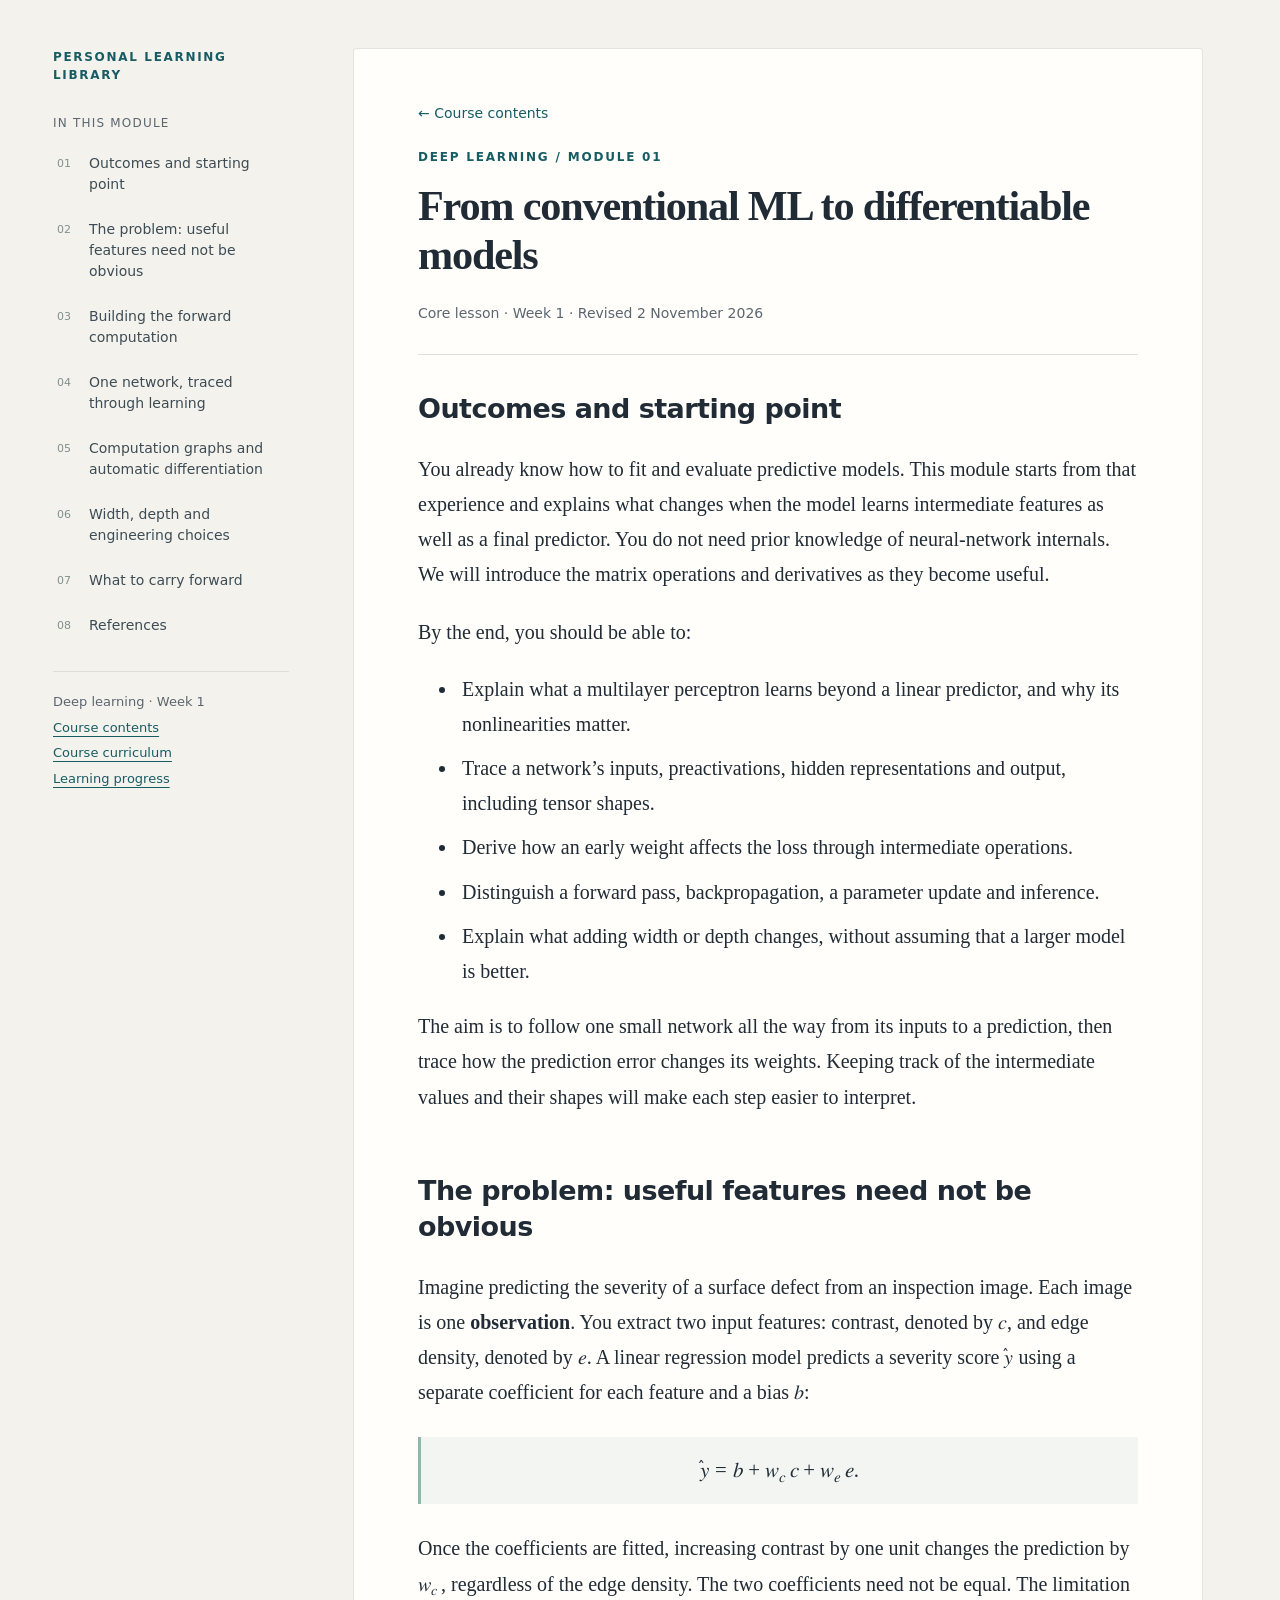
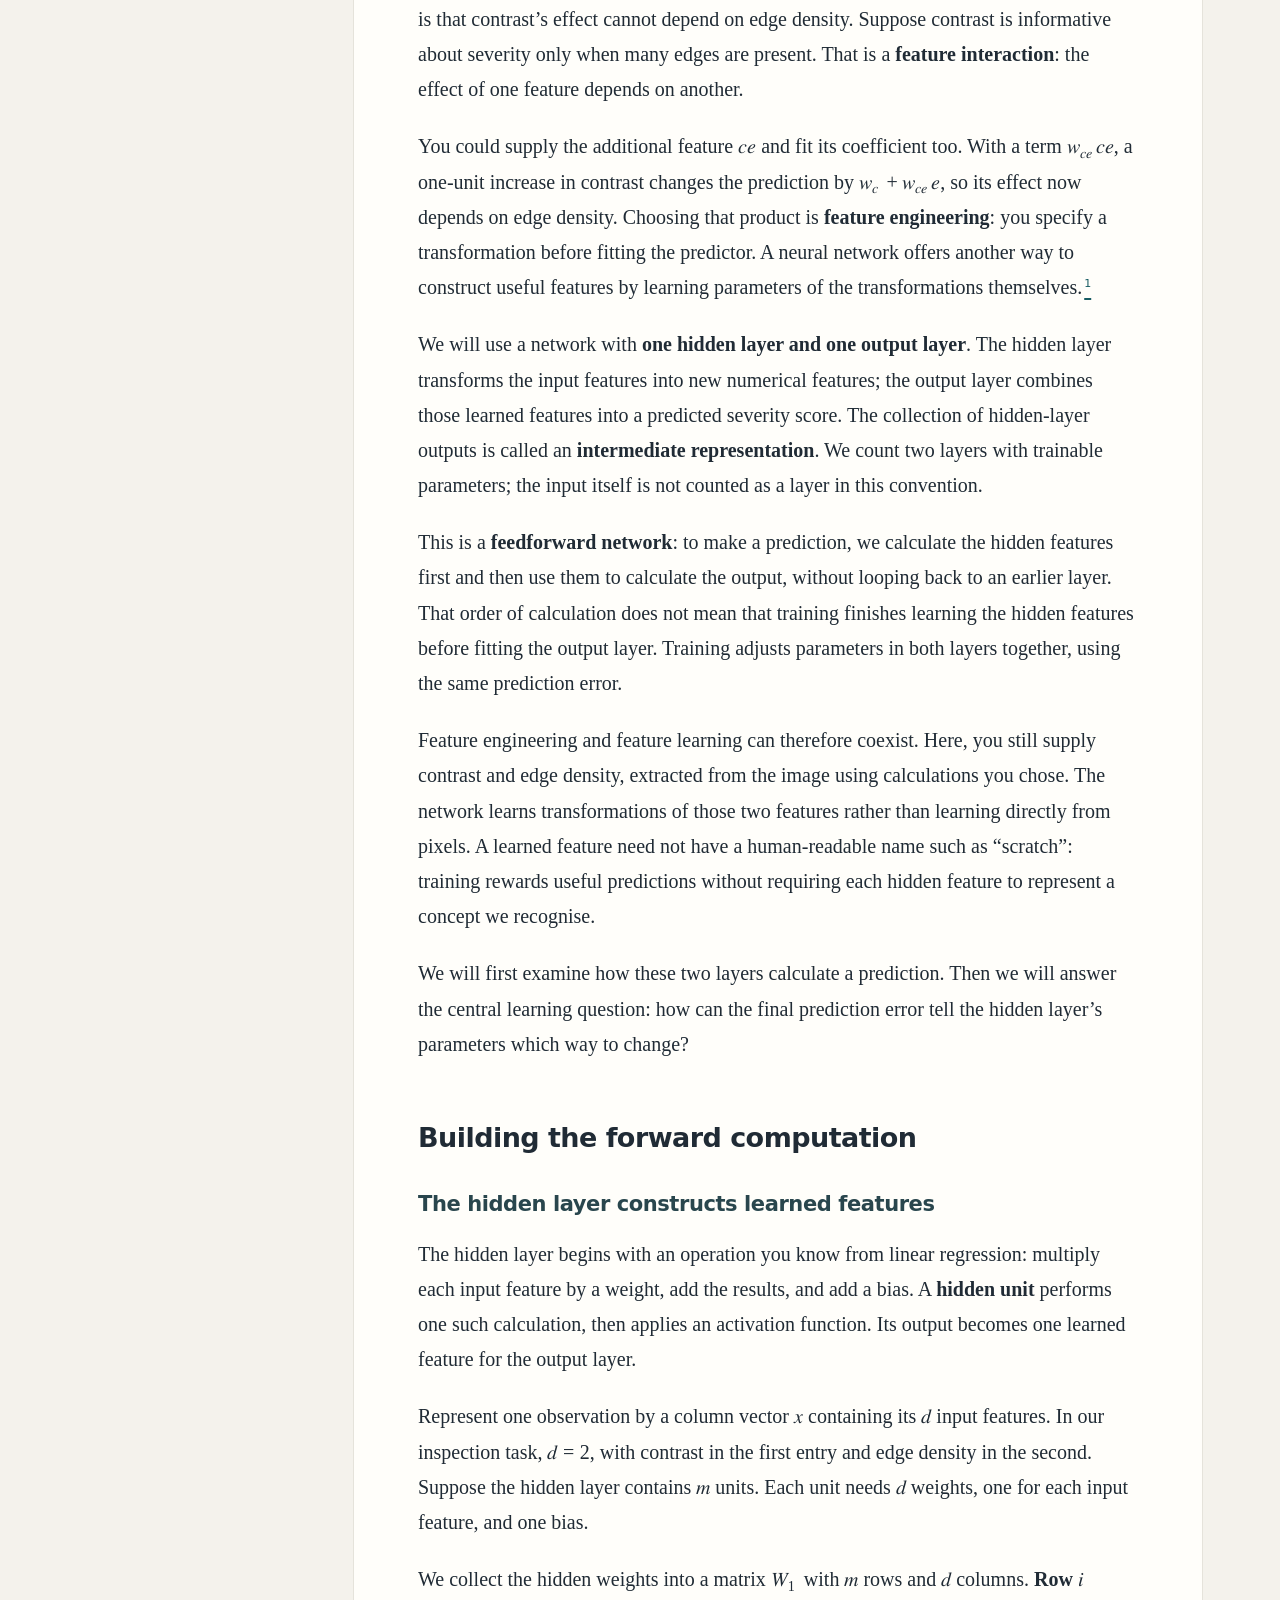
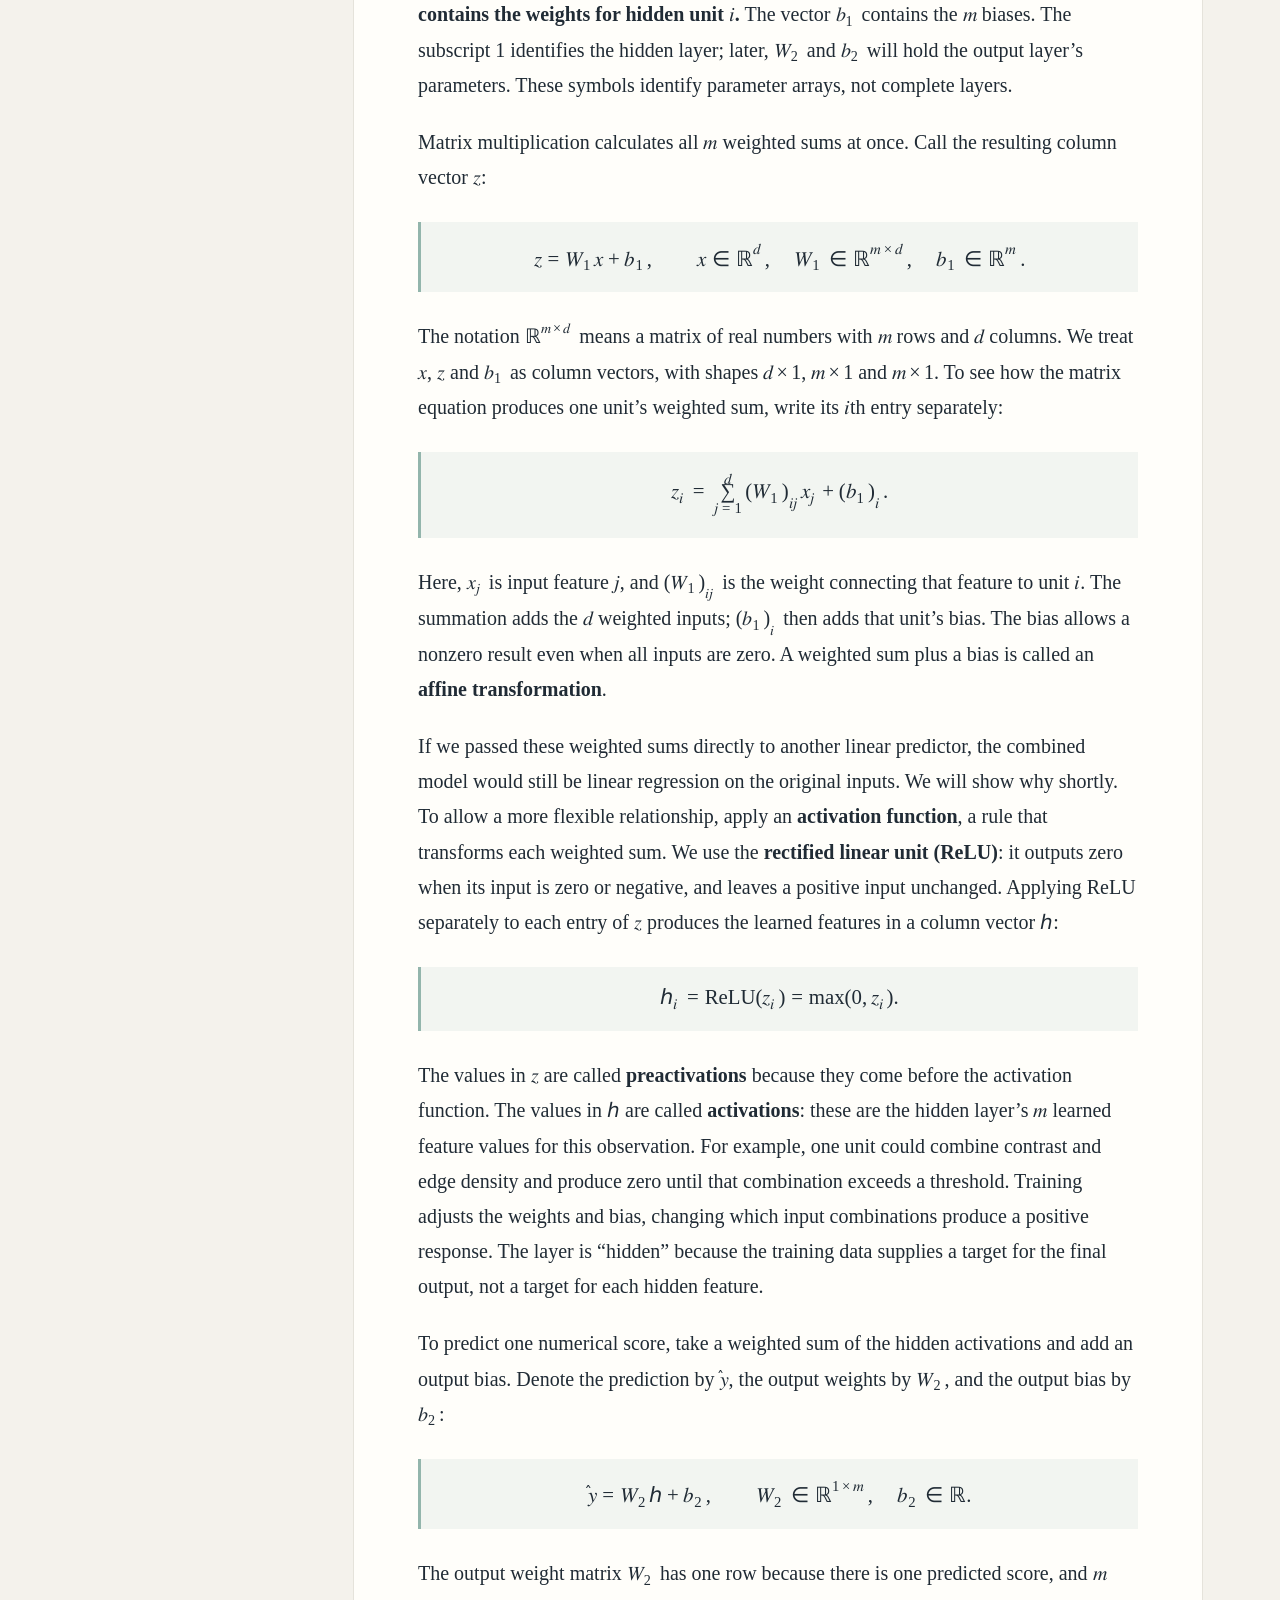
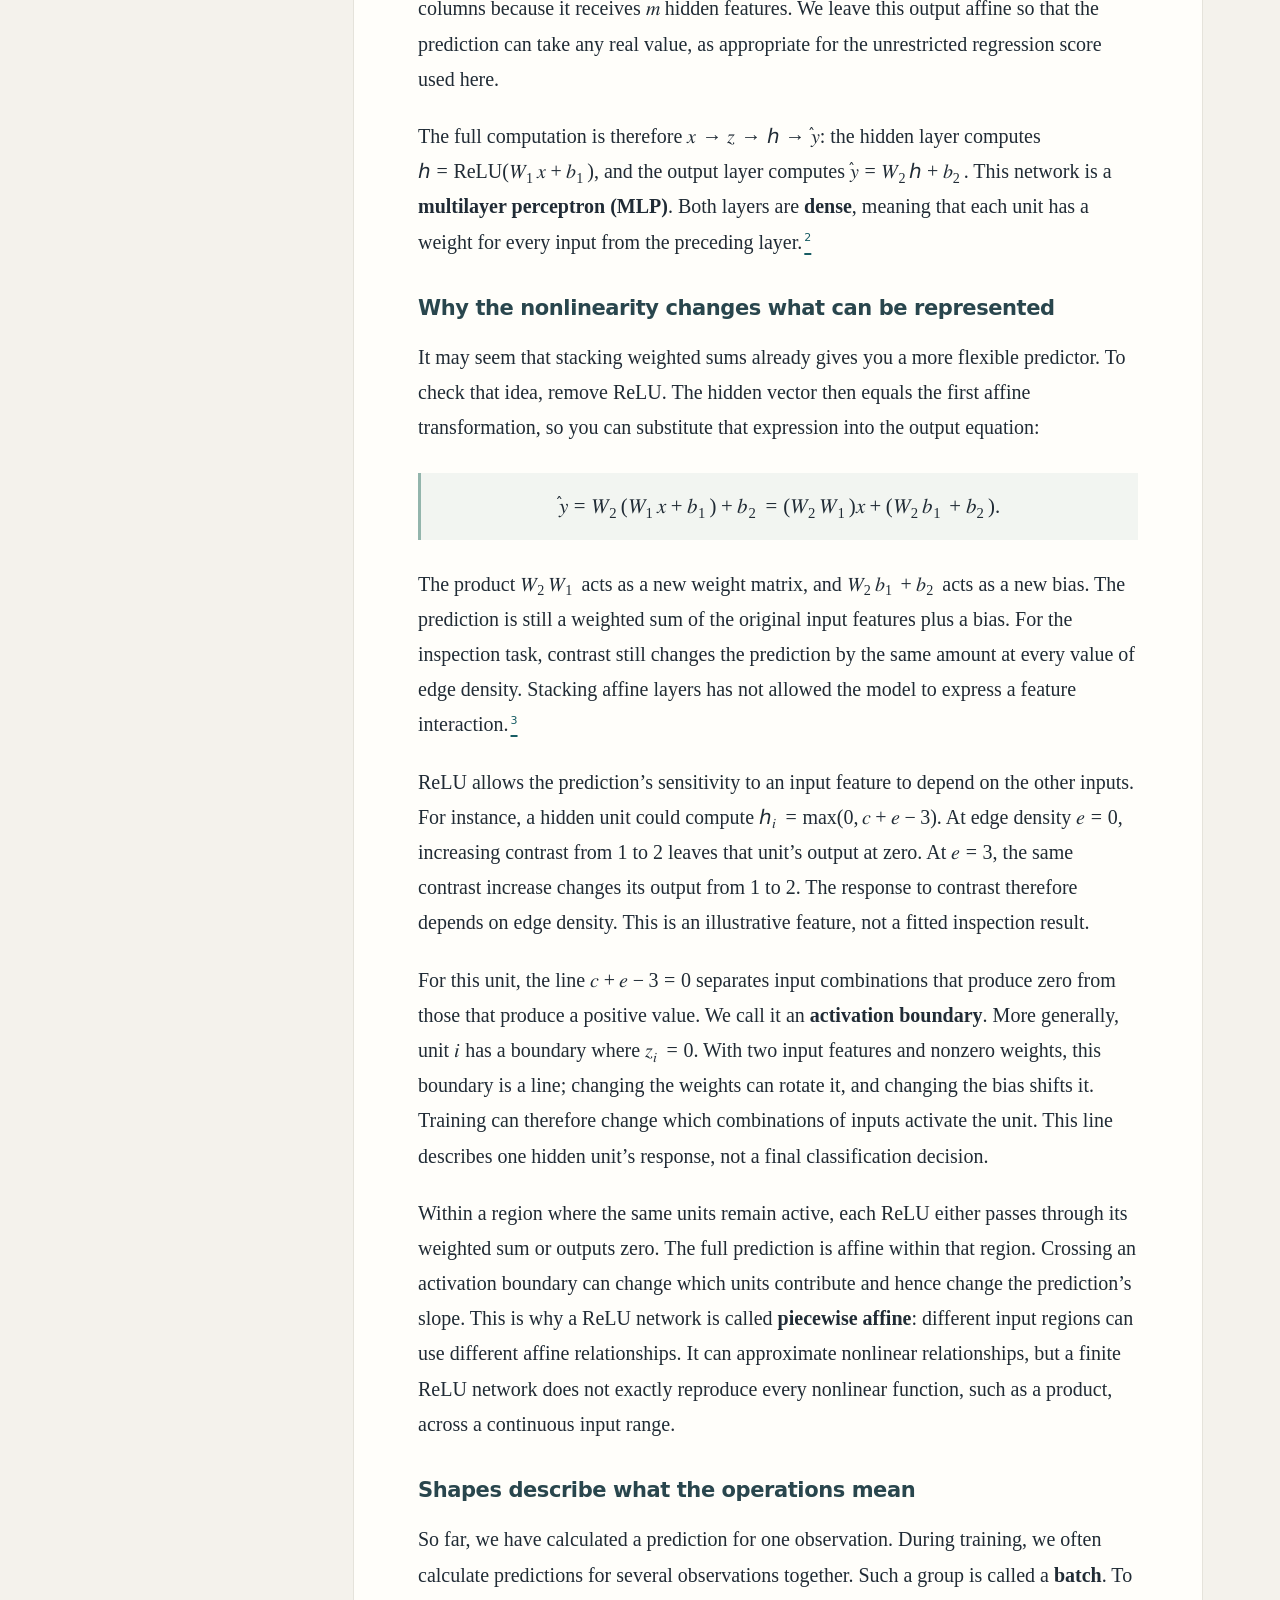
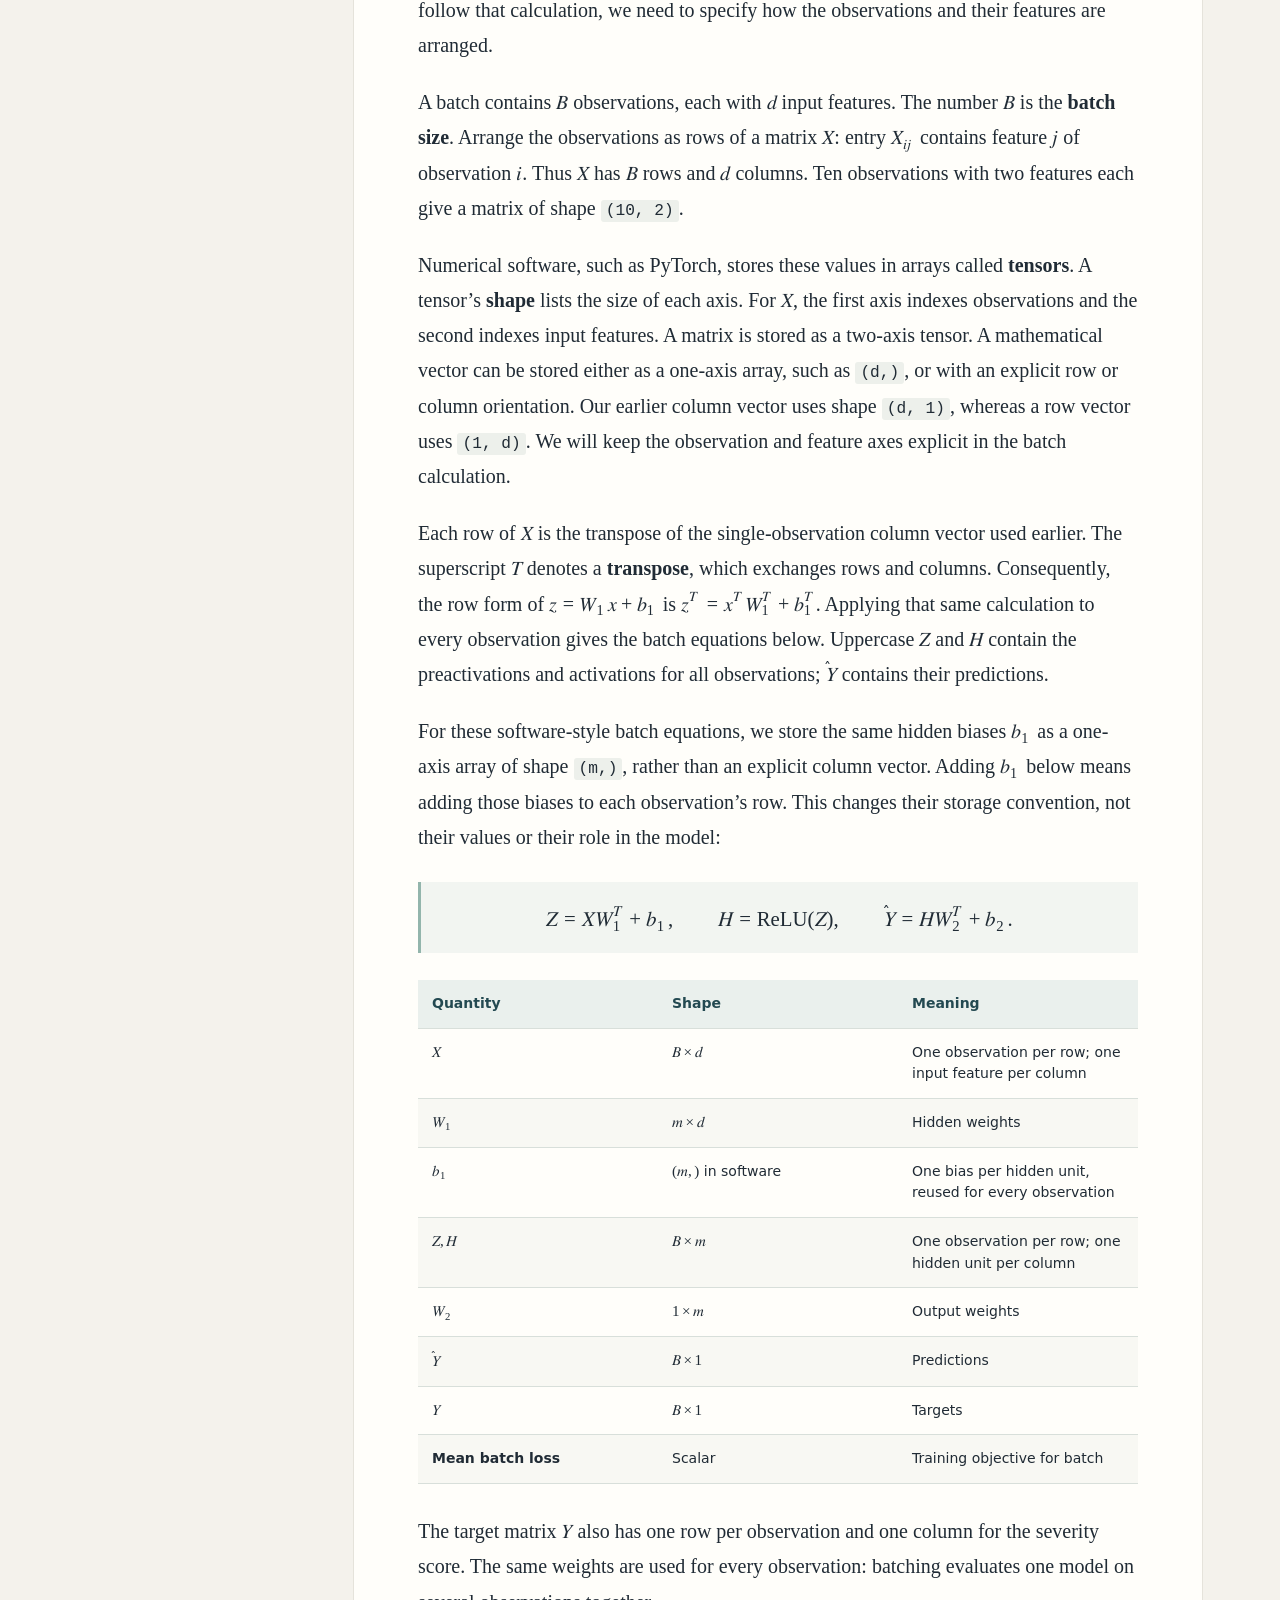
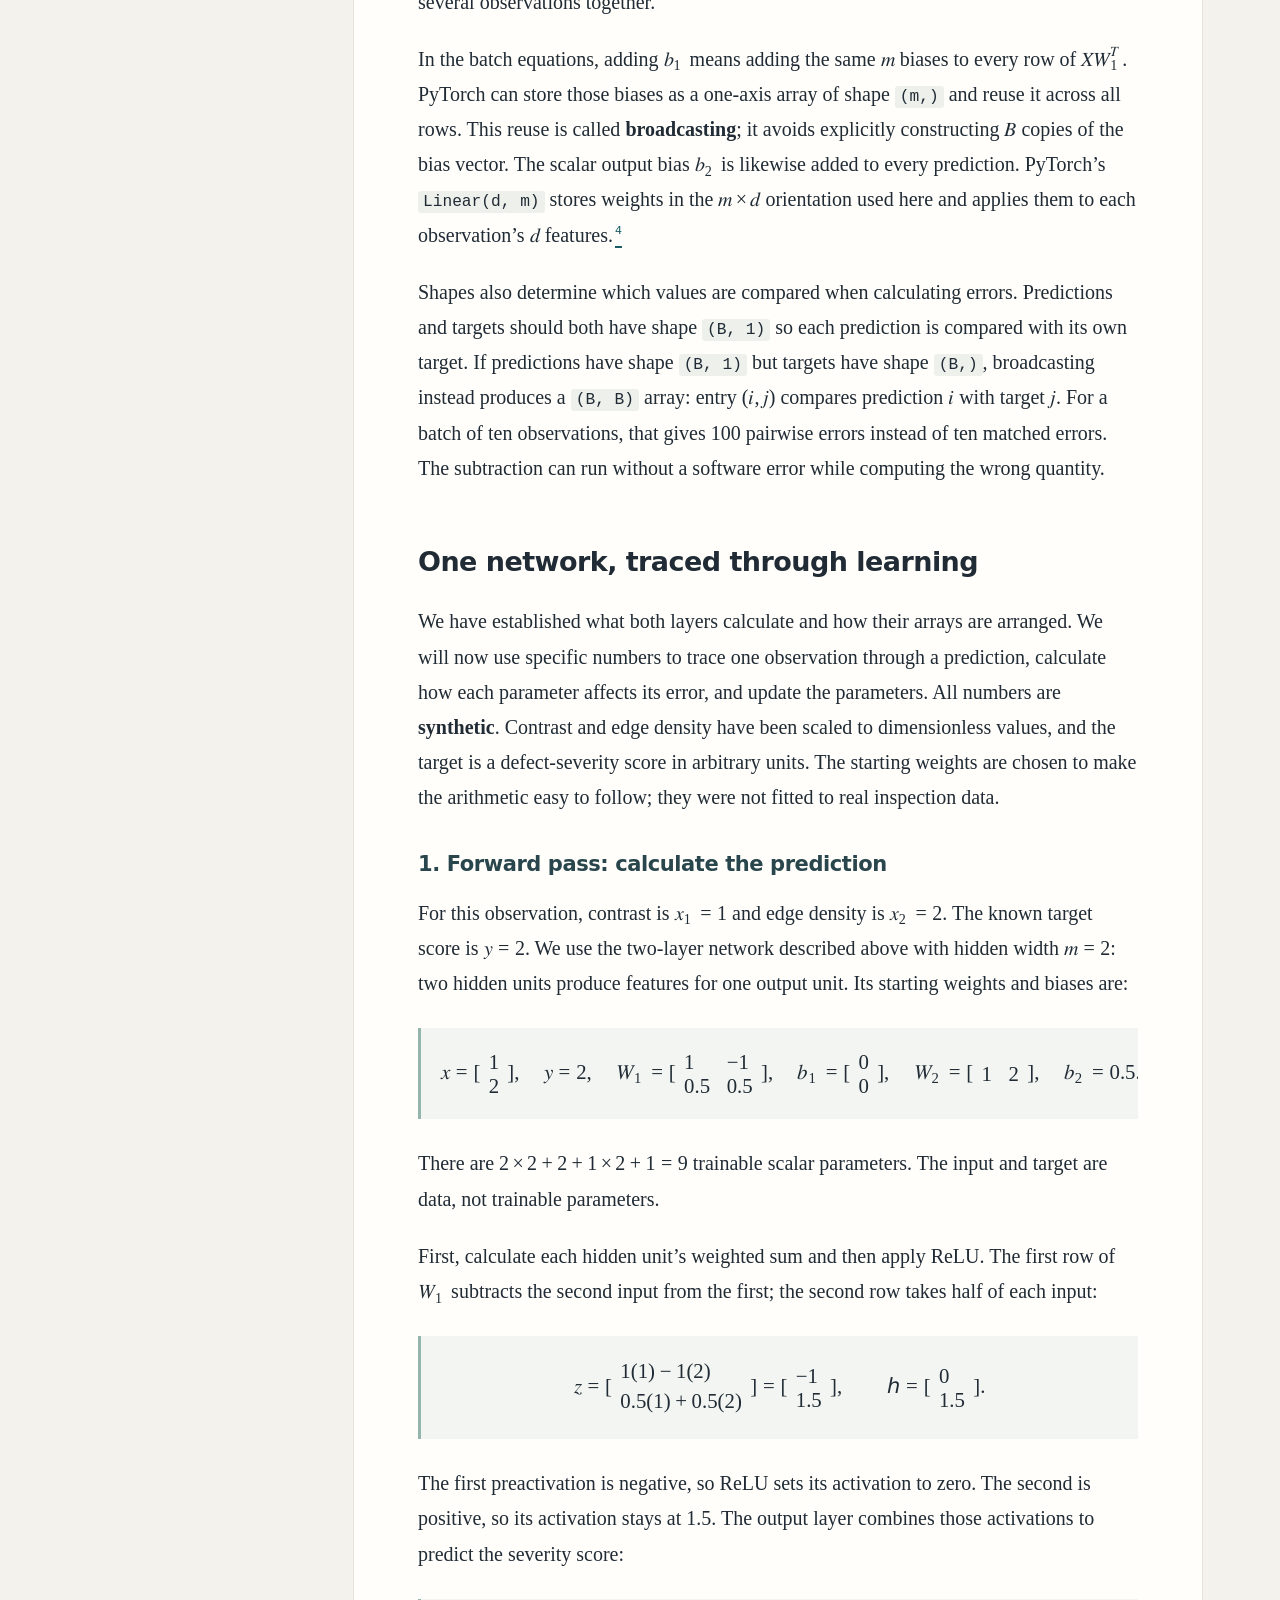
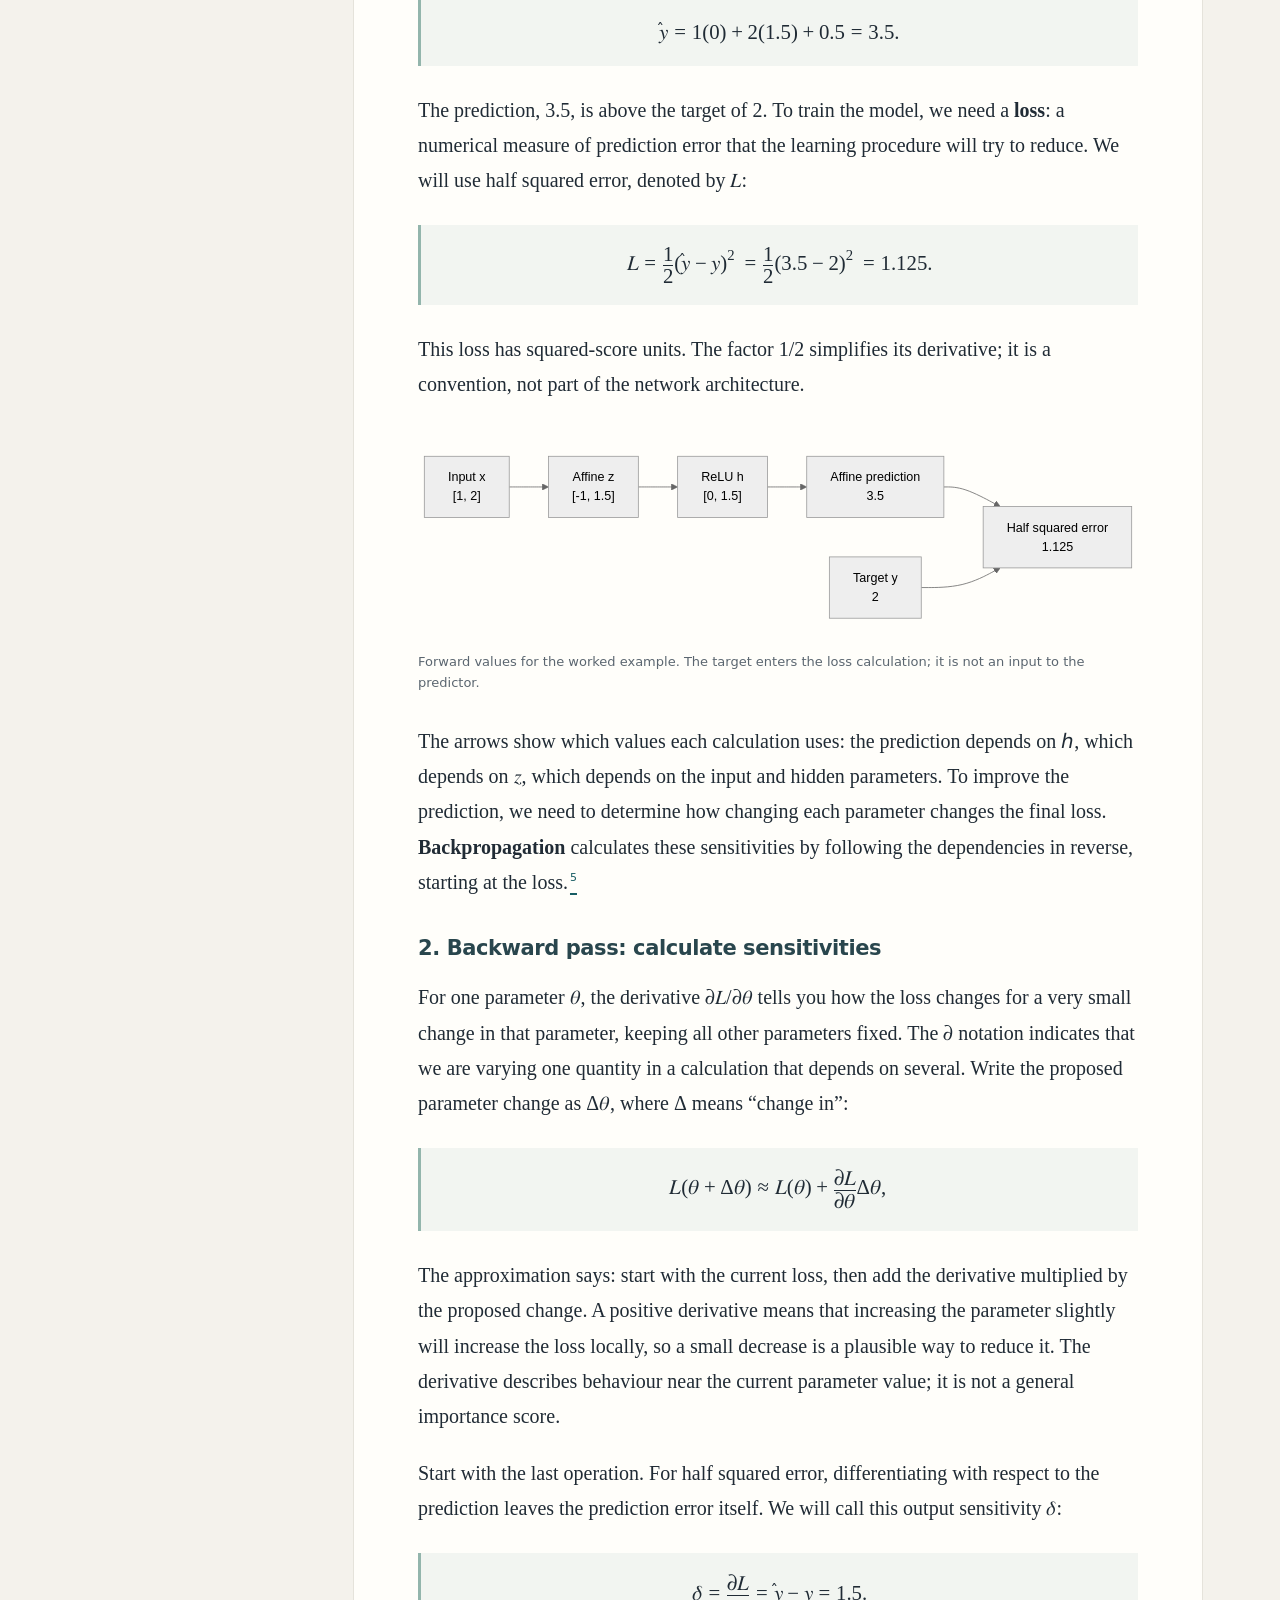
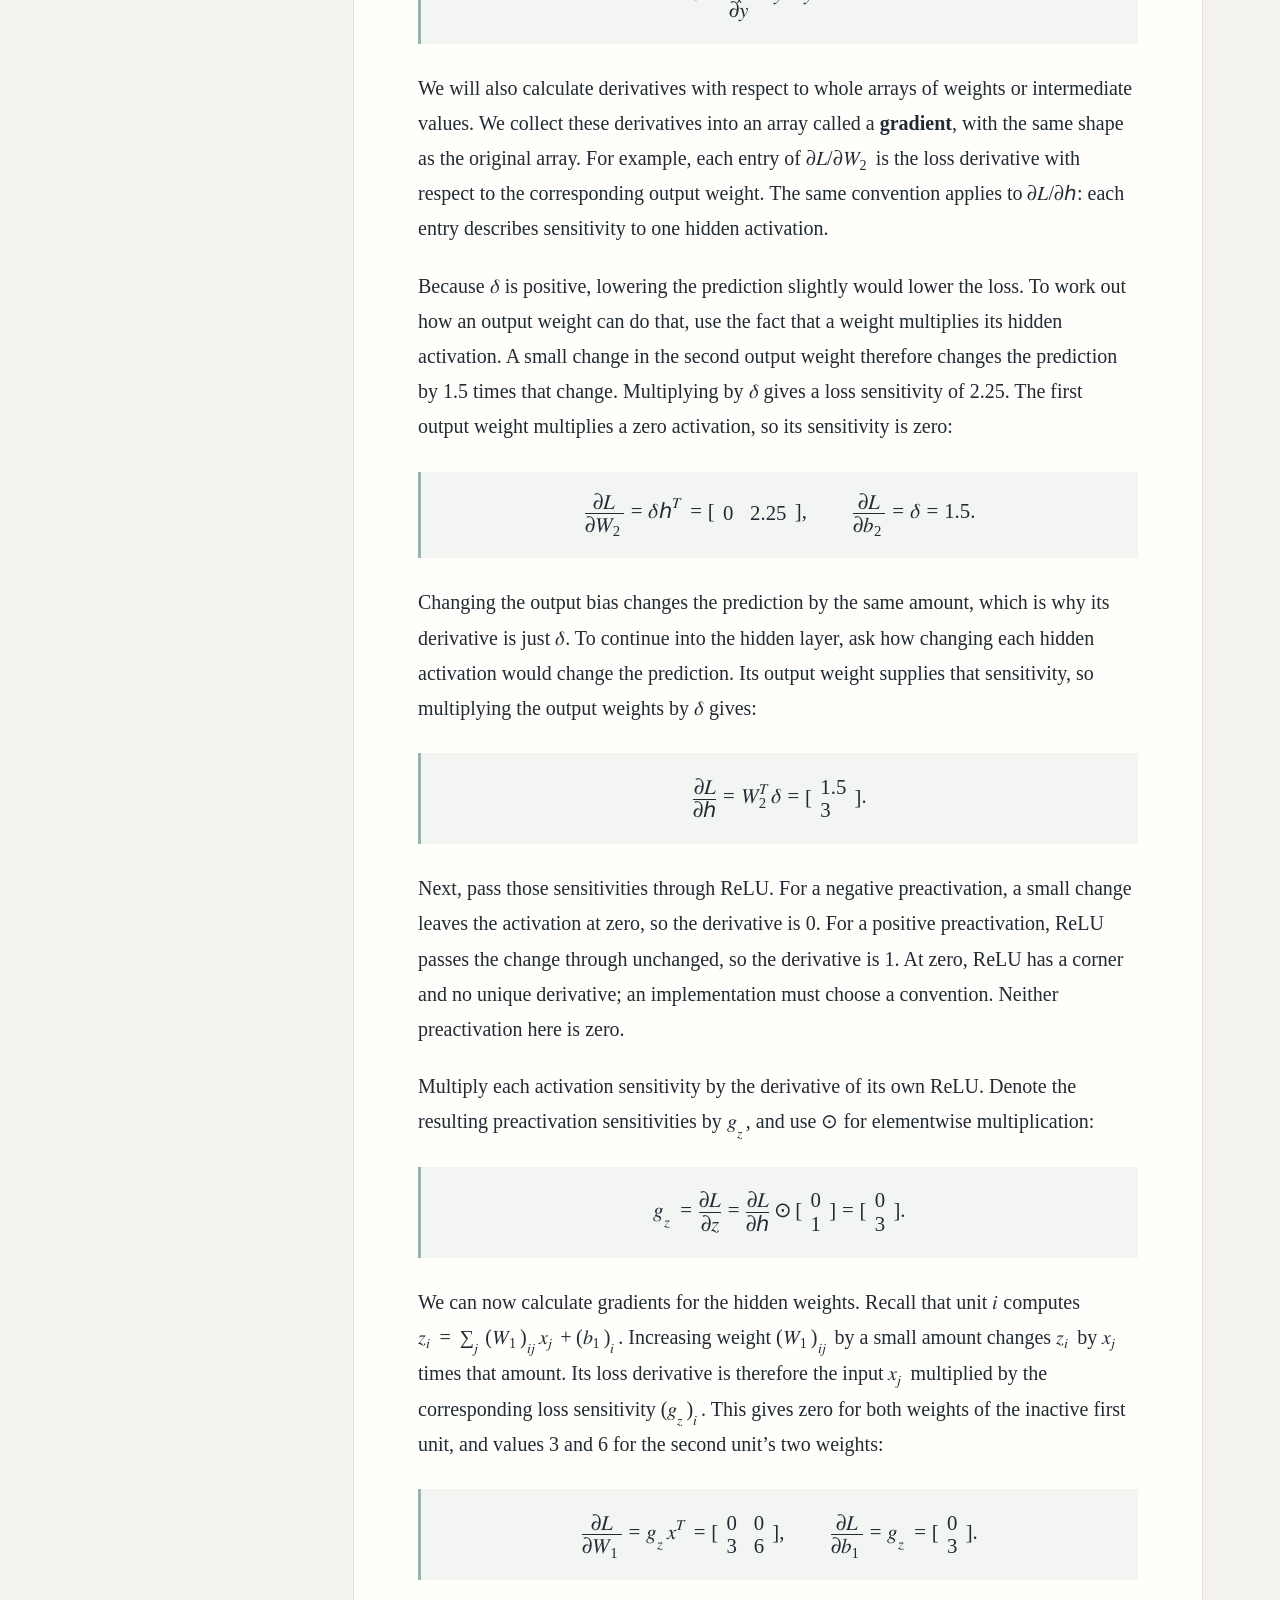
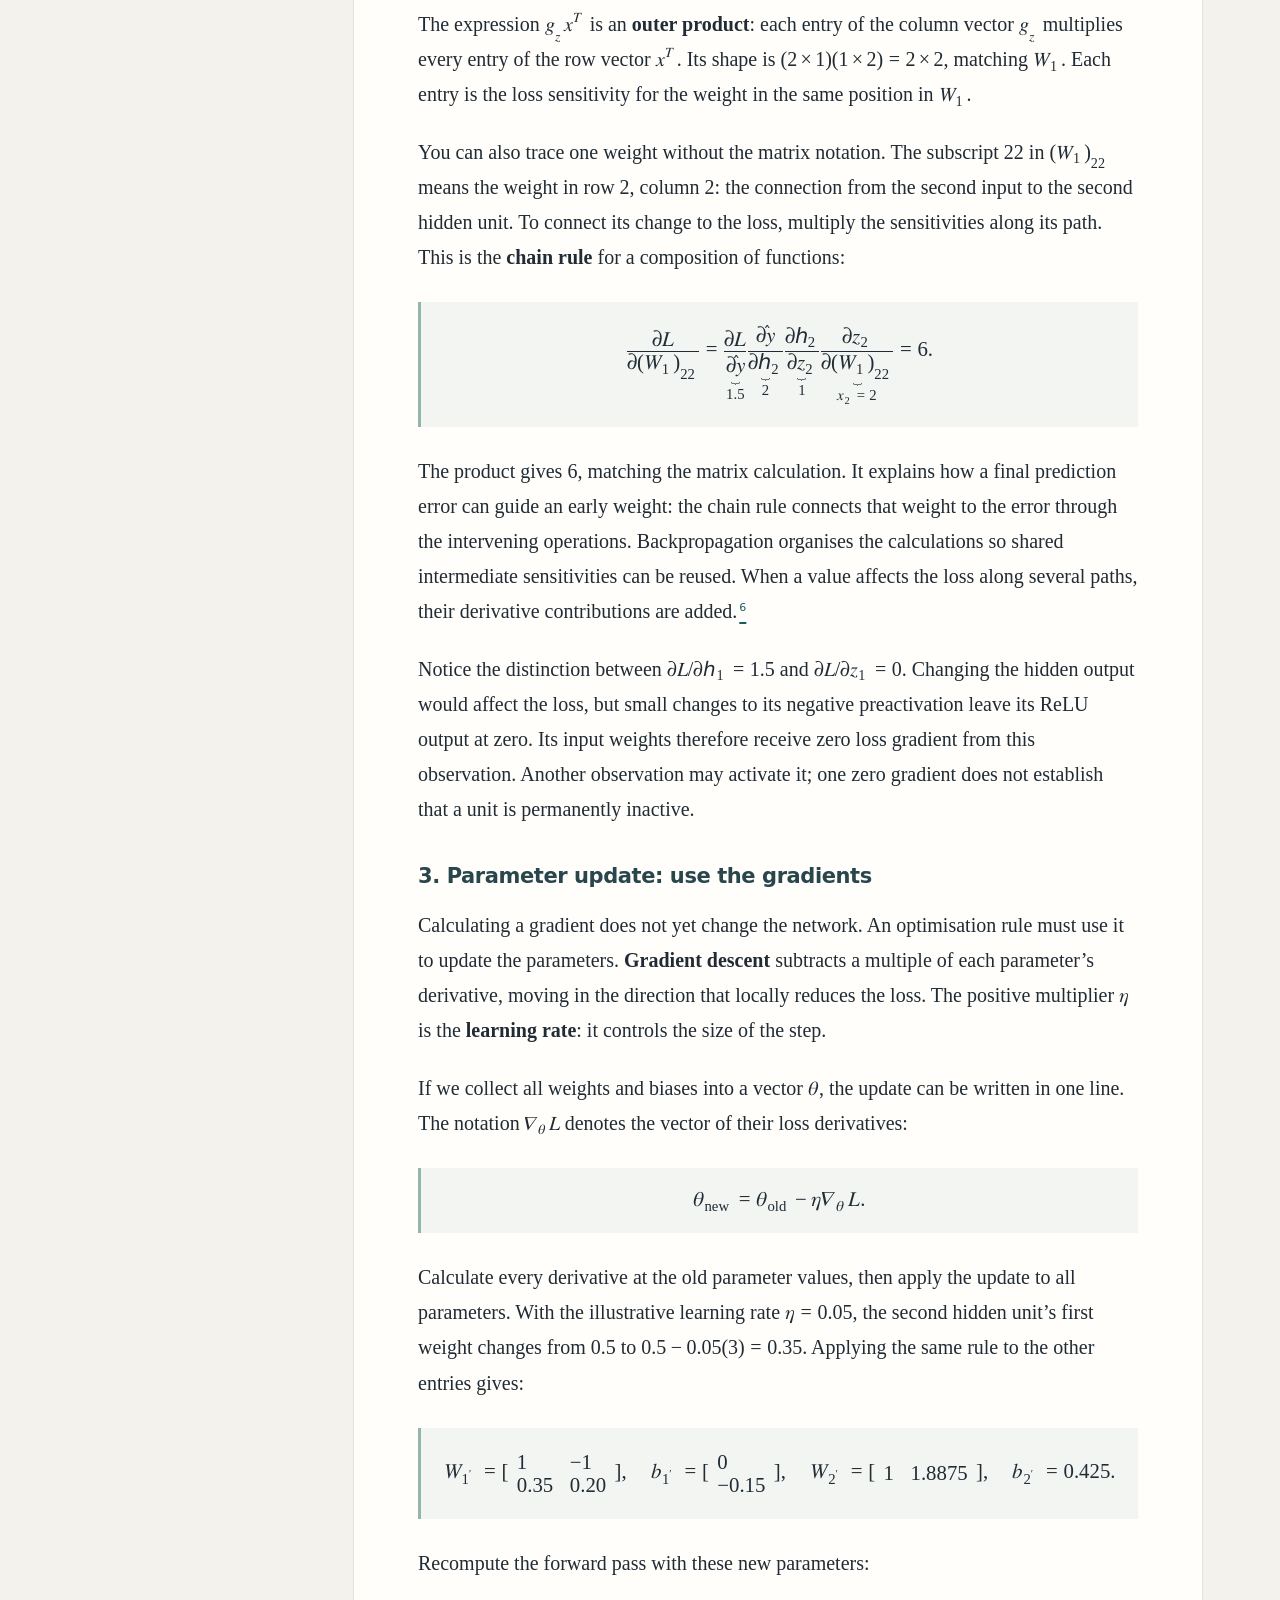
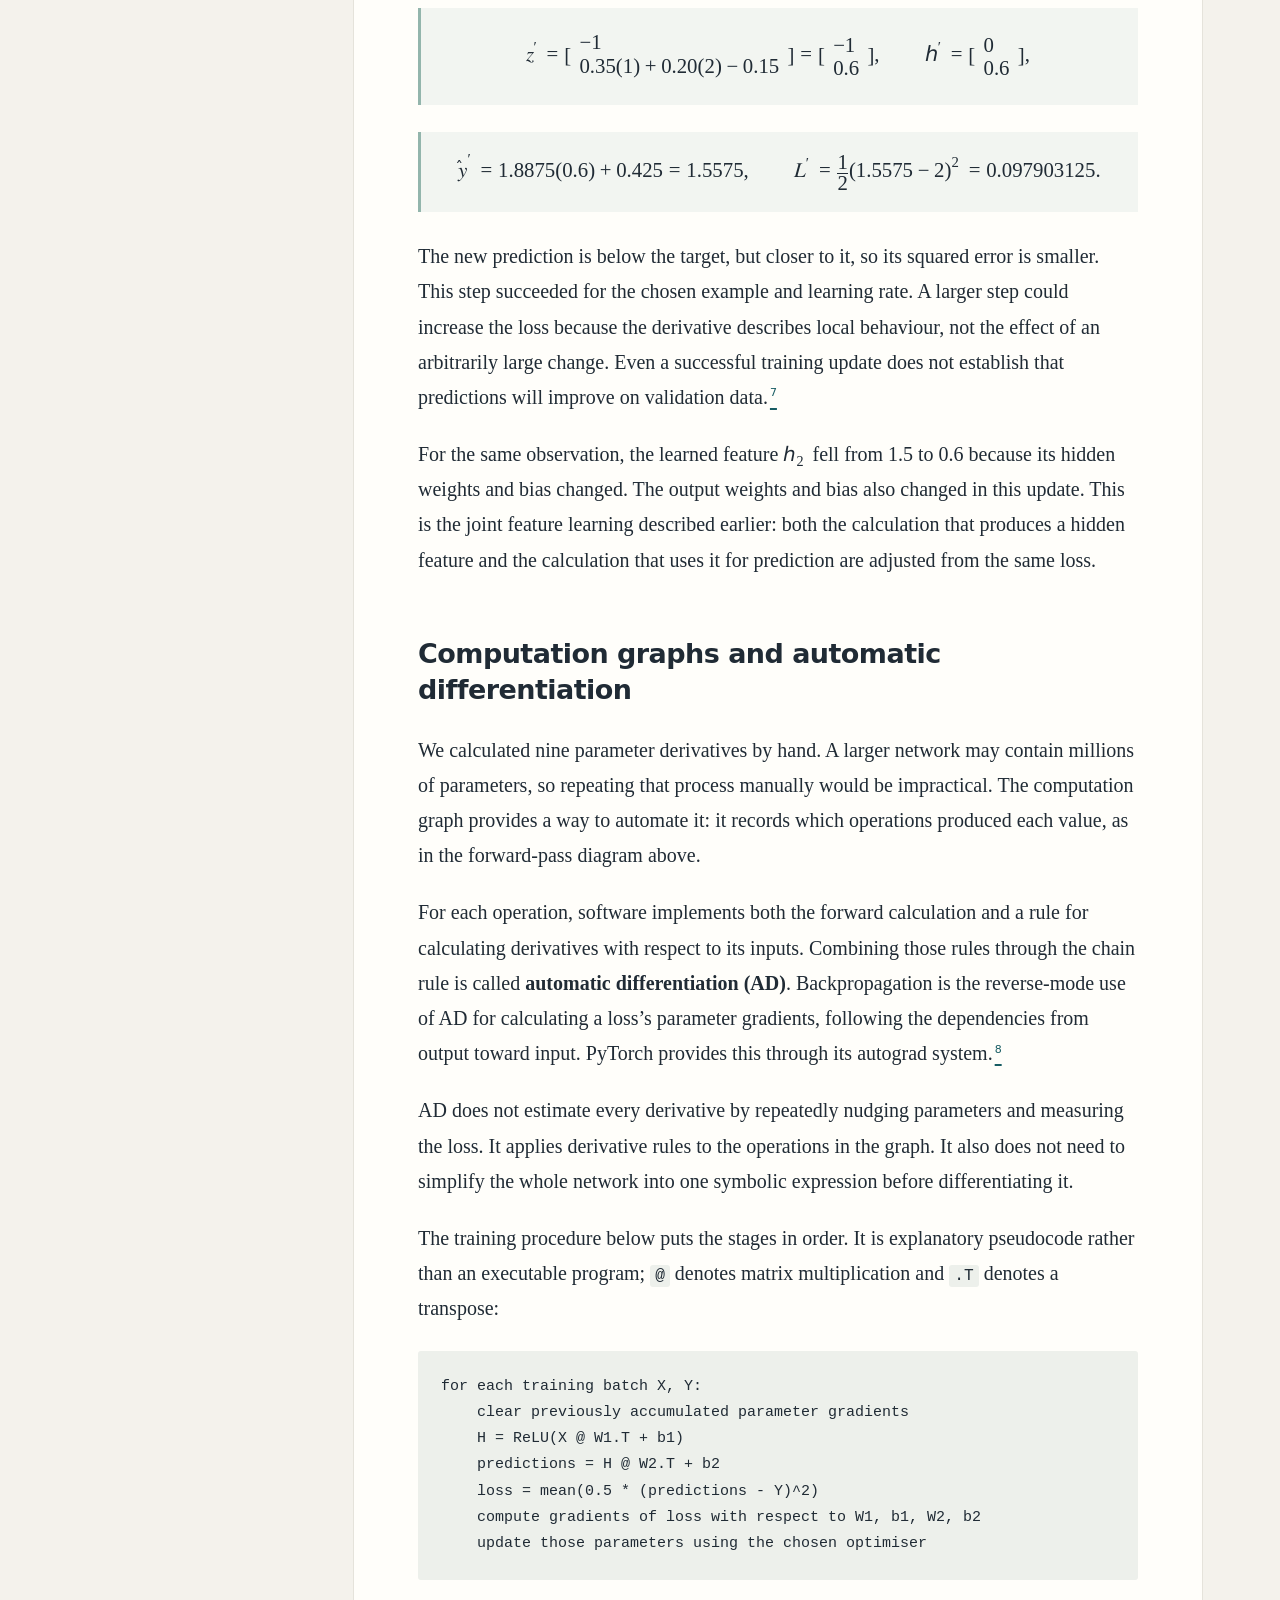
==== commit e248e38e: "Clarify Module 1 and enforce learner-informed editorial review" ====
--- a/subjects/deep-learning/lessons/01-from-conventional-ml-to-differentiable-models.html
+++ b/subjects/deep-learning/lessons/01-from-conventional-ml-to-differentiable-models.html
@@ -31,65 +31,359 @@
 .chapter-list{list-style:none;padding:0;margin:0;counter-reset:none}.chapter-list>li{margin:0;padding:25px 0 27px;border-bottom:1px solid var(--line)}.chapter-topline{display:flex;justify-content:space-between;gap:16px;flex-wrap:wrap;font:12px/1.5 system-ui,sans-serif;text-transform:uppercase;letter-spacing:.08em;color:var(--muted);margin-bottom:9px}.chapter-list h3{font-size:22px;margin:0 0 10px;line-height:1.4}.chapter-list h3 a{text-decoration:none}.chapter-list h3 a:hover{text-decoration:underline}.chapter-list p{font-size:18px;line-height:1.65;margin:0}.chapter-status{font:13px/1.5 system-ui,sans-serif;color:var(--muted);margin-top:13px}.chapter-status.available{color:var(--accent);font-weight:650}.elective-list{padding-left:22px;font-size:18px}.elective-list li{margin:13px 0}.elective-list strong{font-family:system-ui,sans-serif;font-size:16px}.start-link{display:inline-block;background:var(--accent);color:#fffefa;padding:10px 18px;border-radius:3px;font:600 14px/1.5 system-ui,sans-serif;text-decoration:none;margin:4px 0 8px}.start-link:hover{background:#11474d}
 @media(max-width:800px){.course-intro{font-size:19px}.chapter-list h3{font-size:21px}}@media print{.start-link{background:none;color:inherit;padding:0}.chapter-list>li{break-inside:avoid}}
 
-</style></head><body><a class="skip" href="#lesson">Skip to lesson</a><div class="layout"><aside><p class="brand">Personal learning library</p><p class="nav-label" id="contents-label">In this module</p><nav aria-labelledby="contents-label"><ol><li><a href="#outcomes">Outcomes and starting point</a></li><li><a href="#motivation">The problem: useful features need not be obvious</a></li><li><a href="#forward-computation">Building the forward computation</a></li><li><a href="#worked-example">One network, traced through learning</a></li><li><a href="#automatic-differentiation">Computation graphs and automatic differentiation</a></li><li><a href="#engineering-choices">Width, depth and engineering choices</a></li><li><a href="#connections">What to carry forward</a></li><li><a href="#references">References</a></li></ol></nav><div class="side-footer">Deep learning · Week 1<a href="../index.html">Course contents</a><a href="../CURRICULUM.md">Course curriculum</a><a href="../PROGRESS.md">Learning progress</a></div></aside><main id="lesson"><header><p class="course-back"><a href="../index.html">← Course contents</a></p><p class="eyebrow">Deep learning / Module 01</p><h1>From conventional ML to differentiable models</h1><p class="meta">Core lesson · Week 1 · 1 November 2026</p></header><article><section aria-labelledby="outcomes"><h2 id="outcomes">Outcomes and starting point</h2>
-<p>You already know how to fit and evaluate predictive models. This module starts from that experience and explains what changes when the model learns intermediate features as well as a final predictor. You do not need prior knowledge of neural-network internals. We will introduce the matrix operations and derivatives as they become useful.</p>
+</style></head><body><a class="skip" href="#lesson">Skip to lesson</a><div class="layout"><aside><p class="brand">Personal learning library</p><p class="nav-label" id="contents-label">In this module</p><nav aria-labelledby="contents-label"><ol><li><a href="#outcomes">Outcomes and starting point</a></li><li><a href="#motivation">The problem: useful features need not be obvious</a></li><li><a href="#forward-computation">Building the forward computation</a></li><li><a href="#worked-example">One network, traced through learning</a></li><li><a href="#automatic-differentiation">Computation graphs and automatic differentiation</a></li><li><a href="#engineering-choices">Width, depth and engineering choices</a></li><li><a href="#connections">What to carry forward</a></li><li><a href="#references">References</a></li></ol></nav><div class="side-footer">Deep learning · Week 1<a href="../index.html">Course contents</a><a href="../CURRICULUM.md">Course curriculum</a><a href="../PROGRESS.md">Learning progress</a></div></aside><main id="lesson"><header><p class="course-back"><a href="../index.html">← Course contents</a></p><p class="eyebrow">Deep learning / Module 01</p><h1>From conventional ML to differentiable models</h1><p class="meta">Core lesson · Week 1 · Revised 2 November 2026</p></header><article><section aria-labelledby="outcomes"><h2 id="outcomes">Outcomes and starting point</h2>
+<p>You already know how to fit and evaluate predictive models. This
+module starts from that experience and explains what changes when the
+model learns intermediate features as well as a final predictor. You do
+not need prior knowledge of neural-network internals. We will introduce
+the matrix operations and derivatives as they become useful.</p>
 <p>By the end, you should be able to:</p>
 <ul>
-<li>Explain what a multilayer perceptron learns beyond a linear predictor, and why its nonlinearities matter.</li>
-<li>Trace a network's inputs, preactivations, hidden representations and output, including tensor shapes.</li>
-<li>Derive how an early weight affects the loss through intermediate operations.</li>
-<li>Distinguish a forward pass, backpropagation, a parameter update and inference.</li>
-<li>Explain what adding width or depth changes, without assuming that a larger model is better.</li>
+<li>Explain what a multilayer perceptron learns beyond a linear
+predictor, and why its nonlinearities matter.</li>
+<li>Trace a network’s inputs, preactivations, hidden representations and
+output, including tensor shapes.</li>
+<li>Derive how an early weight affects the loss through intermediate
+operations.</li>
+<li>Distinguish a forward pass, backpropagation, a parameter update and
+inference.</li>
+<li>Explain what adding width or depth changes, without assuming that a
+larger model is better.</li>
 </ul>
-<p>The aim is to follow one small network all the way from its inputs to a prediction, then trace how the prediction error changes its weights. Keeping track of the intermediate values and their shapes will make each step easier to interpret.</p>
-</section><section aria-labelledby="motivation"><h2 id="motivation">The problem: useful features need not be obvious</h2>
-<p>Imagine predicting the severity of a surface defect from an inspection image. You could extract descriptors such as contrast and edge density, then fit a linear regression model. In that model, increasing contrast by one unit has the same predicted effect at every level of edge density. That restriction may be unsuitable if high contrast signals a defect only when many edges are also present.</p>
-<p>You could address the restriction by designing interaction terms or other transformed features. But that requires you to choose useful transformations before fitting the predictor. A neural network gives you another option: let the training objective help shape those transformations.</p>
-<p>A neural network introduces an <strong>intermediate representation</strong>, a collection of derived features whose parameters are learned together with the final predictor. Instead of fixing every feature transformation, you specify a family of transformations and fit their parameters using the prediction objective. We will use a <strong>feedforward network</strong>: values pass from input toward output through successive stages, without looping back into an earlier stage.<sup><a href="#ref-1" aria-label="Reference 1">1</a></sup></p>
-<p>For example, an intermediate feature could be zero below a threshold and increase above it, with the threshold applied to a weighted combination of contrast and edge density. Training can adjust both the combination and its threshold. A later stage can then use that response to make a prediction.</p>
-<p>Feature engineering and feature learning can therefore coexist. In our example, you still supply two engineered image descriptors. The network learns how to transform and combine them; it does not discover its own image measurements directly from pixels.</p>
-<p>Think of a network as an adjustable measurement pipeline. Early stages build measurements; later stages combine them into a prediction. The training signal adjusts the whole pipeline. The analogy has a limit: hidden units need not correspond to named concepts such as “scratch” or “roughness”, and the loss does not prescribe a unique internal explanation.</p>
-<p class="callout">Our driving question is: How can one final prediction error tell an early transformation which way to change?</p>
-</section><section aria-labelledby="forward-computation"><h2 id="forward-computation">Building the forward computation</h2>
-<h3>An affine transformation makes weighted measurements</h3>
-<p>Start with the stage that combines the input descriptors. Put the <span class="katex"><math xmlns="http://www.w3.org/1998/Math/MathML"><semantics><mrow><mi>d</mi></mrow><annotation encoding="application/x-tex">d</annotation></semantics></math></span> input values for one example into a column vector <span class="katex"><math xmlns="http://www.w3.org/1998/Math/MathML"><semantics><mrow><mi>x</mi></mrow><annotation encoding="application/x-tex">x</annotation></semantics></math></span>. If you want <span class="katex"><math xmlns="http://www.w3.org/1998/Math/MathML"><semantics><mrow><mi>m</mi></mrow><annotation encoding="application/x-tex">m</annotation></semantics></math></span> intermediate measurements, arrange their weights as <span class="katex"><math xmlns="http://www.w3.org/1998/Math/MathML"><semantics><mrow><mi>m</mi></mrow><annotation encoding="application/x-tex">m</annotation></semantics></math></span> rows of a matrix <span class="katex"><math xmlns="http://www.w3.org/1998/Math/MathML"><semantics><mrow><msub><mi>W</mi><mn>1</mn></msub></mrow><annotation encoding="application/x-tex">W_1</annotation></semantics></math></span>. A vector <span class="katex"><math xmlns="http://www.w3.org/1998/Math/MathML"><semantics><mrow><msub><mi>b</mi><mn>1</mn></msub></mrow><annotation encoding="application/x-tex">b_1</annotation></semantics></math></span> supplies one offset for each measurement. Together they produce a vector <span class="katex"><math xmlns="http://www.w3.org/1998/Math/MathML"><semantics><mrow><mi>z</mi></mrow><annotation encoding="application/x-tex">z</annotation></semantics></math></span>:</p>
-<div class="math-display" tabindex="0" role="group" aria-label="Mathematical equation"><span class="katex"><math xmlns="http://www.w3.org/1998/Math/MathML" display="block"><semantics><mrow><mi>z</mi><mo>=</mo><msub><mi>W</mi><mn>1</mn></msub><mi>x</mi><mo>+</mo><msub><mi>b</mi><mn>1</mn></msub><mo separator="true">,</mo><mspace width="2em"></mspace><mi>x</mi><mo>∈</mo><msup><mi mathvariant="double-struck">R</mi><mi>d</mi></msup><mo separator="true">,</mo><mspace width="1em"></mspace><msub><mi>W</mi><mn>1</mn></msub><mo>∈</mo><msup><mi mathvariant="double-struck">R</mi><mrow><mi>m</mi><mo>×</mo><mi>d</mi></mrow></msup><mo separator="true">,</mo><mspace width="1em"></mspace><msub><mi>b</mi><mn>1</mn></msub><mo>∈</mo><msup><mi mathvariant="double-struck">R</mi><mi>m</mi></msup><mi mathvariant="normal">.</mi></mrow><annotation encoding="application/x-tex">
+<p>The aim is to follow one small network all the way from its inputs to
+a prediction, then trace how the prediction error changes its weights.
+Keeping track of the intermediate values and their shapes will make each
+step easier to interpret.</p>
+</section><section aria-labelledby="motivation"><h2 id="motivation">The problem:
+useful features need not be obvious</h2>
+<p>Imagine predicting the severity of a surface defect from an
+inspection image. Each image is one <strong>observation</strong>. You
+extract two input features: contrast, denoted by
+<math display="inline" xmlns="http://www.w3.org/1998/Math/MathML"><semantics><mi>c</mi><annotation encoding="application/x-tex">c</annotation></semantics></math>,
+and edge density, denoted by
+<math display="inline" xmlns="http://www.w3.org/1998/Math/MathML"><semantics><mi>e</mi><annotation encoding="application/x-tex">e</annotation></semantics></math>.
+A linear regression model predicts a severity score
+<math display="inline" xmlns="http://www.w3.org/1998/Math/MathML"><semantics><mover><mi>y</mi><mo accent="true">̂</mo></mover><annotation encoding="application/x-tex">\hat y</annotation></semantics></math>
+using a separate coefficient for each feature and a bias
+<math display="inline" xmlns="http://www.w3.org/1998/Math/MathML"><semantics><mi>b</mi><annotation encoding="application/x-tex">b</annotation></semantics></math>:</p>
+<div aria-label="Mathematical equation" class="math-display" role="group" tabindex="0"><math display="block" xmlns="http://www.w3.org/1998/Math/MathML"><semantics><mrow><mover><mi>y</mi><mo accent="true">̂</mo></mover><mo>=</mo><mi>b</mi><mo>+</mo><msub><mi>w</mi><mi>c</mi></msub><mi>c</mi><mo>+</mo><msub><mi>w</mi><mi>e</mi></msub><mi>e</mi><mi>.</mi></mrow><annotation encoding="application/x-tex">
+\hat y=b+w_c c+w_e e.
+</annotation></semantics></math></div>
+<p>Once the coefficients are fitted, increasing contrast by one unit
+changes the prediction by
+<math display="inline" xmlns="http://www.w3.org/1998/Math/MathML"><semantics><msub><mi>w</mi><mi>c</mi></msub><annotation encoding="application/x-tex">w_c</annotation></semantics></math>,
+regardless of the edge density. The two coefficients need not be equal.
+The limitation is that contrast’s effect cannot depend on edge density.
+Suppose contrast is informative about severity only when many edges are
+present. That is a <strong>feature interaction</strong>: the effect of
+one feature depends on another.</p>
+<p>You could supply the additional feature
+<math display="inline" xmlns="http://www.w3.org/1998/Math/MathML"><semantics><mrow><mi>c</mi><mi>e</mi></mrow><annotation encoding="application/x-tex">ce</annotation></semantics></math>
+and fit its coefficient too. With a term
+<math display="inline" xmlns="http://www.w3.org/1998/Math/MathML"><semantics><mrow><msub><mi>w</mi><mrow><mi>c</mi><mi>e</mi></mrow></msub><mi>c</mi><mi>e</mi></mrow><annotation encoding="application/x-tex">w_{ce}ce</annotation></semantics></math>,
+a one-unit increase in contrast changes the prediction by
+<math display="inline" xmlns="http://www.w3.org/1998/Math/MathML"><semantics><mrow><msub><mi>w</mi><mi>c</mi></msub><mo>+</mo><msub><mi>w</mi><mrow><mi>c</mi><mi>e</mi></mrow></msub><mi>e</mi></mrow><annotation encoding="application/x-tex">w_c+w_{ce}e</annotation></semantics></math>,
+so its effect now depends on edge density. Choosing that product is
+<strong>feature engineering</strong>: you specify a transformation
+before fitting the predictor. A neural network offers another way to
+construct useful features by learning parameters of the transformations
+themselves.<a class="footnote-ref" href="#ref-1" id="fnref1" role="doc-noteref"><sup>1</sup></a></p>
+<p>We will use a network with <strong>one hidden layer and one output
+layer</strong>. The hidden layer transforms the input features into new
+numerical features; the output layer combines those learned features
+into a predicted severity score. The collection of hidden-layer outputs
+is called an <strong>intermediate representation</strong>. We count two
+layers with trainable parameters; the input itself is not counted as a
+layer in this convention.</p>
+<p>This is a <strong>feedforward network</strong>: to make a prediction,
+we calculate the hidden features first and then use them to calculate
+the output, without looping back to an earlier layer. That order of
+calculation does not mean that training finishes learning the hidden
+features before fitting the output layer. Training adjusts parameters in
+both layers together, using the same prediction error.</p>
+<p>Feature engineering and feature learning can therefore coexist. Here,
+you still supply contrast and edge density, extracted from the image
+using calculations you chose. The network learns transformations of
+those two features rather than learning directly from pixels. A learned
+feature need not have a human-readable name such as “scratch”: training
+rewards useful predictions without requiring each hidden feature to
+represent a concept we recognise.</p>
+<p>We will first examine how these two layers calculate a prediction.
+Then we will answer the central learning question: how can the final
+prediction error tell the hidden layer’s parameters which way to
+change?</p>
+</section><section aria-labelledby="forward-computation"><h2 id="forward-computation">Building the forward
+computation</h2>
+<h3 id="the-hidden-layer-constructs-learned-features">The hidden layer
+constructs learned features</h3>
+<p>The hidden layer begins with an operation you know from linear
+regression: multiply each input feature by a weight, add the results,
+and add a bias. A <strong>hidden unit</strong> performs one such
+calculation, then applies an activation function. Its output becomes one
+learned feature for the output layer.</p>
+<p>Represent one observation by a column vector
+<math display="inline" xmlns="http://www.w3.org/1998/Math/MathML"><semantics><mi>x</mi><annotation encoding="application/x-tex">x</annotation></semantics></math>
+containing its
+<math display="inline" xmlns="http://www.w3.org/1998/Math/MathML"><semantics><mi>d</mi><annotation encoding="application/x-tex">d</annotation></semantics></math>
+input features. In our inspection task,
+<math display="inline" xmlns="http://www.w3.org/1998/Math/MathML"><semantics><mrow><mi>d</mi><mo>=</mo><mn>2</mn></mrow><annotation encoding="application/x-tex">d=2</annotation></semantics></math>,
+with contrast in the first entry and edge density in the second. Suppose
+the hidden layer contains
+<math display="inline" xmlns="http://www.w3.org/1998/Math/MathML"><semantics><mi>m</mi><annotation encoding="application/x-tex">m</annotation></semantics></math>
+units. Each unit needs
+<math display="inline" xmlns="http://www.w3.org/1998/Math/MathML"><semantics><mi>d</mi><annotation encoding="application/x-tex">d</annotation></semantics></math>
+weights, one for each input feature, and one bias.</p>
+<p>We collect the hidden weights into a matrix
+<math display="inline" xmlns="http://www.w3.org/1998/Math/MathML"><semantics><msub><mi>W</mi><mn>1</mn></msub><annotation encoding="application/x-tex">W_1</annotation></semantics></math>
+with
+<math display="inline" xmlns="http://www.w3.org/1998/Math/MathML"><semantics><mi>m</mi><annotation encoding="application/x-tex">m</annotation></semantics></math>
+rows and
+<math display="inline" xmlns="http://www.w3.org/1998/Math/MathML"><semantics><mi>d</mi><annotation encoding="application/x-tex">d</annotation></semantics></math>
+columns. <strong>Row
+<math display="inline" xmlns="http://www.w3.org/1998/Math/MathML"><semantics><mi>i</mi><annotation encoding="application/x-tex">i</annotation></semantics></math>
+contains the weights for hidden unit
+<math display="inline" xmlns="http://www.w3.org/1998/Math/MathML"><semantics><mi>i</mi><annotation encoding="application/x-tex">i</annotation></semantics></math>.</strong>
+The vector
+<math display="inline" xmlns="http://www.w3.org/1998/Math/MathML"><semantics><msub><mi>b</mi><mn>1</mn></msub><annotation encoding="application/x-tex">b_1</annotation></semantics></math>
+contains the
+<math display="inline" xmlns="http://www.w3.org/1998/Math/MathML"><semantics><mi>m</mi><annotation encoding="application/x-tex">m</annotation></semantics></math>
+biases. The subscript 1 identifies the hidden layer; later,
+<math display="inline" xmlns="http://www.w3.org/1998/Math/MathML"><semantics><msub><mi>W</mi><mn>2</mn></msub><annotation encoding="application/x-tex">W_2</annotation></semantics></math>
+and
+<math display="inline" xmlns="http://www.w3.org/1998/Math/MathML"><semantics><msub><mi>b</mi><mn>2</mn></msub><annotation encoding="application/x-tex">b_2</annotation></semantics></math>
+will hold the output layer’s parameters. These symbols identify
+parameter arrays, not complete layers.</p>
+<p>Matrix multiplication calculates all
+<math display="inline" xmlns="http://www.w3.org/1998/Math/MathML"><semantics><mi>m</mi><annotation encoding="application/x-tex">m</annotation></semantics></math>
+weighted sums at once. Call the resulting column vector
+<math display="inline" xmlns="http://www.w3.org/1998/Math/MathML"><semantics><mi>z</mi><annotation encoding="application/x-tex">z</annotation></semantics></math>:</p>
+<div aria-label="Mathematical equation" class="math-display" role="group" tabindex="0"><math display="block" xmlns="http://www.w3.org/1998/Math/MathML"><semantics><mrow><mi>z</mi><mo>=</mo><msub><mi>W</mi><mn>1</mn></msub><mi>x</mi><mo>+</mo><msub><mi>b</mi><mn>1</mn></msub><mo>,</mo><mspace width="2.0em"></mspace><mi>x</mi><mo>∈</mo><msup><mi>ℝ</mi><mi>d</mi></msup><mo>,</mo><mspace width="1.0em"></mspace><msub><mi>W</mi><mn>1</mn></msub><mo>∈</mo><msup><mi>ℝ</mi><mrow><mi>m</mi><mo>×</mo><mi>d</mi></mrow></msup><mo>,</mo><mspace width="1.0em"></mspace><msub><mi>b</mi><mn>1</mn></msub><mo>∈</mo><msup><mi>ℝ</mi><mi>m</mi></msup><mi>.</mi></mrow><annotation encoding="application/x-tex">
 z=W_1x+b_1,
 \qquad x\in\mathbb{R}^{d},\quad W_1\in\mathbb{R}^{m\times d},\quad b_1\in\mathbb{R}^{m}.
-</annotation></semantics></math></span></div>
-<p>The notation <span class="katex"><math xmlns="http://www.w3.org/1998/Math/MathML"><semantics><mrow><msup><mi mathvariant="double-struck">R</mi><mrow><mi>m</mi><mo>×</mo><mi>d</mi></mrow></msup></mrow><annotation encoding="application/x-tex">\mathbb{R}^{m\times d}</annotation></semantics></math></span> means a matrix of real numbers with <span class="katex"><math xmlns="http://www.w3.org/1998/Math/MathML"><semantics><mrow><mi>m</mi></mrow><annotation encoding="application/x-tex">m</annotation></semantics></math></span> rows and <span class="katex"><math xmlns="http://www.w3.org/1998/Math/MathML"><semantics><mrow><mi>d</mi></mrow><annotation encoding="application/x-tex">d</annotation></semantics></math></span> columns. Multiplying it by the <span class="katex"><math xmlns="http://www.w3.org/1998/Math/MathML"><semantics><mrow><mi>d</mi></mrow><annotation encoding="application/x-tex">d</annotation></semantics></math></span> inputs produces <span class="katex"><math xmlns="http://www.w3.org/1998/Math/MathML"><semantics><mrow><mi>m</mi></mrow><annotation encoding="application/x-tex">m</annotation></semantics></math></span> values. To see what one row does, write the <span class="katex"><math xmlns="http://www.w3.org/1998/Math/MathML"><semantics><mrow><mi>i</mi></mrow><annotation encoding="application/x-tex">i</annotation></semantics></math></span>th measurement separately:</p>
-<div class="math-display" tabindex="0" role="group" aria-label="Mathematical equation"><span class="katex"><math xmlns="http://www.w3.org/1998/Math/MathML" display="block"><semantics><mrow><msub><mi>z</mi><mi>i</mi></msub><mo>=</mo><munderover><mo>∑</mo><mrow><mi>j</mi><mo>=</mo><mn>1</mn></mrow><mi>d</mi></munderover><mo stretchy="false">(</mo><msub><mi>W</mi><mn>1</mn></msub><msub><mo stretchy="false">)</mo><mrow><mi>i</mi><mi>j</mi></mrow></msub><msub><mi>x</mi><mi>j</mi></msub><mo>+</mo><mo stretchy="false">(</mo><msub><mi>b</mi><mn>1</mn></msub><msub><mo stretchy="false">)</mo><mi>i</mi></msub><mi mathvariant="normal">.</mi></mrow><annotation encoding="application/x-tex">
+</annotation></semantics></math></div>
+<p>The notation
+<math display="inline" xmlns="http://www.w3.org/1998/Math/MathML"><semantics><msup><mi>ℝ</mi><mrow><mi>m</mi><mo>×</mo><mi>d</mi></mrow></msup><annotation encoding="application/x-tex">\mathbb{R}^{m\times d}</annotation></semantics></math>
+means a matrix of real numbers with
+<math display="inline" xmlns="http://www.w3.org/1998/Math/MathML"><semantics><mi>m</mi><annotation encoding="application/x-tex">m</annotation></semantics></math>
+rows and
+<math display="inline" xmlns="http://www.w3.org/1998/Math/MathML"><semantics><mi>d</mi><annotation encoding="application/x-tex">d</annotation></semantics></math>
+columns. We treat
+<math display="inline" xmlns="http://www.w3.org/1998/Math/MathML"><semantics><mi>x</mi><annotation encoding="application/x-tex">x</annotation></semantics></math>,
+<math display="inline" xmlns="http://www.w3.org/1998/Math/MathML"><semantics><mi>z</mi><annotation encoding="application/x-tex">z</annotation></semantics></math>
+and
+<math display="inline" xmlns="http://www.w3.org/1998/Math/MathML"><semantics><msub><mi>b</mi><mn>1</mn></msub><annotation encoding="application/x-tex">b_1</annotation></semantics></math>
+as column vectors, with shapes
+<math display="inline" xmlns="http://www.w3.org/1998/Math/MathML"><semantics><mrow><mi>d</mi><mo>×</mo><mn>1</mn></mrow><annotation encoding="application/x-tex">d\times1</annotation></semantics></math>,
+<math display="inline" xmlns="http://www.w3.org/1998/Math/MathML"><semantics><mrow><mi>m</mi><mo>×</mo><mn>1</mn></mrow><annotation encoding="application/x-tex">m\times1</annotation></semantics></math>
+and
+<math display="inline" xmlns="http://www.w3.org/1998/Math/MathML"><semantics><mrow><mi>m</mi><mo>×</mo><mn>1</mn></mrow><annotation encoding="application/x-tex">m\times1</annotation></semantics></math>.
+To see how the matrix equation produces one unit’s weighted sum, write
+its
+<math display="inline" xmlns="http://www.w3.org/1998/Math/MathML"><semantics><mi>i</mi><annotation encoding="application/x-tex">i</annotation></semantics></math>th
+entry separately:</p>
+<div aria-label="Mathematical equation" class="math-display" role="group" tabindex="0"><math display="block" xmlns="http://www.w3.org/1998/Math/MathML"><semantics><mrow><msub><mi>z</mi><mi>i</mi></msub><mo>=</mo><munderover><mo>∑</mo><mrow><mi>j</mi><mo>=</mo><mn>1</mn></mrow><mi>d</mi></munderover><mo form="prefix" stretchy="false">(</mo><msub><mi>W</mi><mn>1</mn></msub><msub><mo form="postfix" stretchy="false">)</mo><mrow><mi>i</mi><mi>j</mi></mrow></msub><msub><mi>x</mi><mi>j</mi></msub><mo>+</mo><mo form="prefix" stretchy="false">(</mo><msub><mi>b</mi><mn>1</mn></msub><msub><mo form="postfix" stretchy="false">)</mo><mi>i</mi></msub><mi>.</mi></mrow><annotation encoding="application/x-tex">
 z_i=\sum_{j=1}^{d}(W_1)_{ij}x_j+(b_1)_i.
-</annotation></semantics></math></span></div>
-<p>Weights control sensitivity to inputs; the bias shifts the measurement's offset. This is an <strong>affine</strong> transformation: a linear transformation plus an offset. It need not pass through the origin.</p>
-<p>Next, decide which measurements will contribute to the next stage. We will use the <strong>rectified linear unit (ReLU)</strong>, which replaces a negative value with zero and leaves a positive value unchanged. Apply the rule separately to every component of <span class="katex"><math xmlns="http://www.w3.org/1998/Math/MathML"><semantics><mrow><mi>z</mi></mrow><annotation encoding="application/x-tex">z</annotation></semantics></math></span> to obtain the hidden vector <span class="katex"><math xmlns="http://www.w3.org/1998/Math/MathML"><semantics><mrow><mi>h</mi></mrow><annotation encoding="application/x-tex">h</annotation></semantics></math></span>:</p>
-<div class="math-display" tabindex="0" role="group" aria-label="Mathematical equation"><span class="katex"><math xmlns="http://www.w3.org/1998/Math/MathML" display="block"><semantics><mrow><msub><mi>h</mi><mi>i</mi></msub><mo>=</mo><mi mathvariant="normal">ReLU</mi><mo>⁡</mo><mo stretchy="false">(</mo><msub><mi>z</mi><mi>i</mi></msub><mo stretchy="false">)</mo><mo>=</mo><mi>max</mi><mo>⁡</mo><mo stretchy="false">(</mo><mn>0</mn><mo separator="true">,</mo><msub><mi>z</mi><mi>i</mi></msub><mo stretchy="false">)</mo><mi mathvariant="normal">.</mi></mrow><annotation encoding="application/x-tex">
+</annotation></semantics></math></div>
+<p>Here,
+<math display="inline" xmlns="http://www.w3.org/1998/Math/MathML"><semantics><msub><mi>x</mi><mi>j</mi></msub><annotation encoding="application/x-tex">x_j</annotation></semantics></math>
+is input feature
+<math display="inline" xmlns="http://www.w3.org/1998/Math/MathML"><semantics><mi>j</mi><annotation encoding="application/x-tex">j</annotation></semantics></math>,
+and
+<math display="inline" xmlns="http://www.w3.org/1998/Math/MathML"><semantics><mrow><mo form="prefix" stretchy="false">(</mo><msub><mi>W</mi><mn>1</mn></msub><msub><mo form="postfix" stretchy="false">)</mo><mrow><mi>i</mi><mi>j</mi></mrow></msub></mrow><annotation encoding="application/x-tex">(W_1)_{ij}</annotation></semantics></math>
+is the weight connecting that feature to unit
+<math display="inline" xmlns="http://www.w3.org/1998/Math/MathML"><semantics><mi>i</mi><annotation encoding="application/x-tex">i</annotation></semantics></math>.
+The summation adds the
+<math display="inline" xmlns="http://www.w3.org/1998/Math/MathML"><semantics><mi>d</mi><annotation encoding="application/x-tex">d</annotation></semantics></math>
+weighted inputs;
+<math display="inline" xmlns="http://www.w3.org/1998/Math/MathML"><semantics><mrow><mo form="prefix" stretchy="false">(</mo><msub><mi>b</mi><mn>1</mn></msub><msub><mo form="postfix" stretchy="false">)</mo><mi>i</mi></msub></mrow><annotation encoding="application/x-tex">(b_1)_i</annotation></semantics></math>
+then adds that unit’s bias. The bias allows a nonzero result even when
+all inputs are zero. A weighted sum plus a bias is called an
+<strong>affine transformation</strong>.</p>
+<p>If we passed these weighted sums directly to another linear
+predictor, the combined model would still be linear regression on the
+original inputs. We will show why shortly. To allow a more flexible
+relationship, apply an <strong>activation function</strong>, a rule that
+transforms each weighted sum. We use the <strong>rectified linear unit
+(ReLU)</strong>: it outputs zero when its input is zero or negative, and
+leaves a positive input unchanged. Applying ReLU separately to each
+entry of
+<math display="inline" xmlns="http://www.w3.org/1998/Math/MathML"><semantics><mi>z</mi><annotation encoding="application/x-tex">z</annotation></semantics></math>
+produces the learned features in a column vector
+<math display="inline" xmlns="http://www.w3.org/1998/Math/MathML"><semantics><mi>h</mi><annotation encoding="application/x-tex">h</annotation></semantics></math>:</p>
+<div aria-label="Mathematical equation" class="math-display" role="group" tabindex="0"><math display="block" xmlns="http://www.w3.org/1998/Math/MathML"><semantics><mrow><msub><mi>h</mi><mi>i</mi></msub><mo>=</mo><mrow><mi mathvariant="normal">ReLU</mi><mo>⁡</mo></mrow><mo form="prefix" stretchy="false">(</mo><msub><mi>z</mi><mi>i</mi></msub><mo form="postfix" stretchy="false">)</mo><mo>=</mo><mrow><mi mathvariant="normal">max</mi><mo>⁡</mo></mrow><mo form="prefix" stretchy="false">(</mo><mn>0</mn><mo>,</mo><msub><mi>z</mi><mi>i</mi></msub><mo form="postfix" stretchy="false">)</mo><mi>.</mi></mrow><annotation encoding="application/x-tex">
 h_i=\operatorname{ReLU}(z_i)=\max(0,z_i).
-</annotation></semantics></math></span></div>
-<p>The values in <span class="katex"><math xmlns="http://www.w3.org/1998/Math/MathML"><semantics><mrow><mi>z</mi></mrow><annotation encoding="application/x-tex">z</annotation></semantics></math></span> are called <strong>preactivations</strong> because they come before the activation function. The values in <span class="katex"><math xmlns="http://www.w3.org/1998/Math/MathML"><semantics><mrow><mi>h</mi></mrow><annotation encoding="application/x-tex">h</annotation></semantics></math></span> are the resulting activations. A subscript, such as <span class="katex"><math xmlns="http://www.w3.org/1998/Math/MathML"><semantics><mrow><msub><mi>h</mi><mi>i</mi></msub></mrow><annotation encoding="application/x-tex">h_i</annotation></semantics></math></span>, selects one component. The layer is “hidden” because the training data supplies a target for the final output, not a target value for each of these intermediate responses.</p>
-<p>To predict one numerical score, take a weighted sum of the hidden activations and add an output bias. Denote the prediction by <span class="katex"><math xmlns="http://www.w3.org/1998/Math/MathML"><semantics><mrow><mover accent="true"><mi>y</mi><mo>^</mo></mover></mrow><annotation encoding="application/x-tex">\hat y</annotation></semantics></math></span>, the output weights by <span class="katex"><math xmlns="http://www.w3.org/1998/Math/MathML"><semantics><mrow><msub><mi>W</mi><mn>2</mn></msub></mrow><annotation encoding="application/x-tex">W_2</annotation></semantics></math></span>, and the output bias by <span class="katex"><math xmlns="http://www.w3.org/1998/Math/MathML"><semantics><mrow><msub><mi>b</mi><mn>2</mn></msub></mrow><annotation encoding="application/x-tex">b_2</annotation></semantics></math></span>:</p>
-<div class="math-display" tabindex="0" role="group" aria-label="Mathematical equation"><span class="katex"><math xmlns="http://www.w3.org/1998/Math/MathML" display="block"><semantics><mrow><mover accent="true"><mi>y</mi><mo>^</mo></mover><mo>=</mo><msub><mi>W</mi><mn>2</mn></msub><mi>h</mi><mo>+</mo><msub><mi>b</mi><mn>2</mn></msub><mo separator="true">,</mo><mspace width="2em"></mspace><msub><mi>W</mi><mn>2</mn></msub><mo>∈</mo><msup><mi mathvariant="double-struck">R</mi><mrow><mn>1</mn><mo>×</mo><mi>m</mi></mrow></msup><mo separator="true">,</mo><mspace width="1em"></mspace><msub><mi>b</mi><mn>2</mn></msub><mo>∈</mo><mi mathvariant="double-struck">R</mi><mi mathvariant="normal">.</mi></mrow><annotation encoding="application/x-tex">
+</annotation></semantics></math></div>
+<p>The values in
+<math display="inline" xmlns="http://www.w3.org/1998/Math/MathML"><semantics><mi>z</mi><annotation encoding="application/x-tex">z</annotation></semantics></math>
+are called <strong>preactivations</strong> because they come before the
+activation function. The values in
+<math display="inline" xmlns="http://www.w3.org/1998/Math/MathML"><semantics><mi>h</mi><annotation encoding="application/x-tex">h</annotation></semantics></math>
+are called <strong>activations</strong>: these are the hidden layer’s
+<math display="inline" xmlns="http://www.w3.org/1998/Math/MathML"><semantics><mi>m</mi><annotation encoding="application/x-tex">m</annotation></semantics></math>
+learned feature values for this observation. For example, one unit could
+combine contrast and edge density and produce zero until that
+combination exceeds a threshold. Training adjusts the weights and bias,
+changing which input combinations produce a positive response. The layer
+is “hidden” because the training data supplies a target for the final
+output, not a target for each hidden feature.</p>
+<p>To predict one numerical score, take a weighted sum of the hidden
+activations and add an output bias. Denote the prediction by
+<math display="inline" xmlns="http://www.w3.org/1998/Math/MathML"><semantics><mover><mi>y</mi><mo accent="true">̂</mo></mover><annotation encoding="application/x-tex">\hat y</annotation></semantics></math>,
+the output weights by
+<math display="inline" xmlns="http://www.w3.org/1998/Math/MathML"><semantics><msub><mi>W</mi><mn>2</mn></msub><annotation encoding="application/x-tex">W_2</annotation></semantics></math>,
+and the output bias by
+<math display="inline" xmlns="http://www.w3.org/1998/Math/MathML"><semantics><msub><mi>b</mi><mn>2</mn></msub><annotation encoding="application/x-tex">b_2</annotation></semantics></math>:</p>
+<div aria-label="Mathematical equation" class="math-display" role="group" tabindex="0"><math display="block" xmlns="http://www.w3.org/1998/Math/MathML"><semantics><mrow><mover><mi>y</mi><mo accent="true">̂</mo></mover><mo>=</mo><msub><mi>W</mi><mn>2</mn></msub><mi>h</mi><mo>+</mo><msub><mi>b</mi><mn>2</mn></msub><mo>,</mo><mspace width="2.0em"></mspace><msub><mi>W</mi><mn>2</mn></msub><mo>∈</mo><msup><mi>ℝ</mi><mrow><mn>1</mn><mo>×</mo><mi>m</mi></mrow></msup><mo>,</mo><mspace width="1.0em"></mspace><msub><mi>b</mi><mn>2</mn></msub><mo>∈</mo><mi>ℝ</mi><mi>.</mi></mrow><annotation encoding="application/x-tex">
 \hat y=W_2h+b_2,
 \qquad W_2\in\mathbb{R}^{1\times m},\quad b_2\in\mathbb{R}.
-</annotation></semantics></math></span></div>
-<p>The two transformations, with ReLU between them, form a <strong>multilayer perceptron (MLP)</strong> with one hidden layer. The layers are called <strong>dense</strong> because each unit can use every input from the previous stage. We leave the output affine so that the prediction can take any real value, as appropriate for the unrestricted regression score used here.<sup><a href="#ref-2" aria-label="Reference 2">2</a></sup></p>
-<h3>Why the nonlinearity changes what can be represented</h3>
-<p>It may seem that stacking weighted sums already gives you a more flexible predictor. To check that idea, remove ReLU. The hidden vector then equals the first affine transformation, so you can substitute that expression into the output equation:</p>
-<div class="math-display" tabindex="0" role="group" aria-label="Mathematical equation"><span class="katex"><math xmlns="http://www.w3.org/1998/Math/MathML" display="block"><semantics><mrow><mover accent="true"><mi>y</mi><mo>^</mo></mover><mo>=</mo><msub><mi>W</mi><mn>2</mn></msub><mo stretchy="false">(</mo><msub><mi>W</mi><mn>1</mn></msub><mi>x</mi><mo>+</mo><msub><mi>b</mi><mn>1</mn></msub><mo stretchy="false">)</mo><mo>+</mo><msub><mi>b</mi><mn>2</mn></msub><mo>=</mo><mo stretchy="false">(</mo><msub><mi>W</mi><mn>2</mn></msub><msub><mi>W</mi><mn>1</mn></msub><mo stretchy="false">)</mo><mi>x</mi><mo>+</mo><mo stretchy="false">(</mo><msub><mi>W</mi><mn>2</mn></msub><msub><mi>b</mi><mn>1</mn></msub><mo>+</mo><msub><mi>b</mi><mn>2</mn></msub><mo stretchy="false">)</mo><mi mathvariant="normal">.</mi></mrow><annotation encoding="application/x-tex">
+</annotation></semantics></math></div>
+<p>The output weight matrix
+<math display="inline" xmlns="http://www.w3.org/1998/Math/MathML"><semantics><msub><mi>W</mi><mn>2</mn></msub><annotation encoding="application/x-tex">W_2</annotation></semantics></math>
+has one row because there is one predicted score, and
+<math display="inline" xmlns="http://www.w3.org/1998/Math/MathML"><semantics><mi>m</mi><annotation encoding="application/x-tex">m</annotation></semantics></math>
+columns because it receives
+<math display="inline" xmlns="http://www.w3.org/1998/Math/MathML"><semantics><mi>m</mi><annotation encoding="application/x-tex">m</annotation></semantics></math>
+hidden features. We leave this output affine so that the prediction can
+take any real value, as appropriate for the unrestricted regression
+score used here.</p>
+<p>The full computation is therefore
+<math display="inline" xmlns="http://www.w3.org/1998/Math/MathML"><semantics><mrow><mi>x</mi><mo>→</mo><mi>z</mi><mo>→</mo><mi>h</mi><mo>→</mo><mover><mi>y</mi><mo accent="true">̂</mo></mover></mrow><annotation encoding="application/x-tex">x\rightarrow z\rightarrow h\rightarrow\hat y</annotation></semantics></math>:
+the hidden layer computes
+<math display="inline" xmlns="http://www.w3.org/1998/Math/MathML"><semantics><mrow><mi>h</mi><mo>=</mo><mrow><mi mathvariant="normal">ReLU</mi><mo>⁡</mo></mrow><mo form="prefix" stretchy="false">(</mo><msub><mi>W</mi><mn>1</mn></msub><mi>x</mi><mo>+</mo><msub><mi>b</mi><mn>1</mn></msub><mo form="postfix" stretchy="false">)</mo></mrow><annotation encoding="application/x-tex">h=\operatorname{ReLU}(W_1x+b_1)</annotation></semantics></math>,
+and the output layer computes
+<math display="inline" xmlns="http://www.w3.org/1998/Math/MathML"><semantics><mrow><mover><mi>y</mi><mo accent="true">̂</mo></mover><mo>=</mo><msub><mi>W</mi><mn>2</mn></msub><mi>h</mi><mo>+</mo><msub><mi>b</mi><mn>2</mn></msub></mrow><annotation encoding="application/x-tex">\hat y=W_2h+b_2</annotation></semantics></math>.
+This network is a <strong>multilayer perceptron (MLP)</strong>. Both
+layers are <strong>dense</strong>, meaning that each unit has a weight
+for every input from the preceding layer.<a class="footnote-ref" href="#ref-2" id="fnref2" role="doc-noteref"><sup>2</sup></a></p>
+<h3 id="why-the-nonlinearity-changes-what-can-be-represented">Why the
+nonlinearity changes what can be represented</h3>
+<p>It may seem that stacking weighted sums already gives you a more
+flexible predictor. To check that idea, remove ReLU. The hidden vector
+then equals the first affine transformation, so you can substitute that
+expression into the output equation:</p>
+<div aria-label="Mathematical equation" class="math-display" role="group" tabindex="0"><math display="block" xmlns="http://www.w3.org/1998/Math/MathML"><semantics><mrow><mover><mi>y</mi><mo accent="true">̂</mo></mover><mo>=</mo><msub><mi>W</mi><mn>2</mn></msub><mo form="prefix" stretchy="false">(</mo><msub><mi>W</mi><mn>1</mn></msub><mi>x</mi><mo>+</mo><msub><mi>b</mi><mn>1</mn></msub><mo form="postfix" stretchy="false">)</mo><mo>+</mo><msub><mi>b</mi><mn>2</mn></msub><mo>=</mo><mo form="prefix" stretchy="false">(</mo><msub><mi>W</mi><mn>2</mn></msub><msub><mi>W</mi><mn>1</mn></msub><mo form="postfix" stretchy="false">)</mo><mi>x</mi><mo>+</mo><mo form="prefix" stretchy="false">(</mo><msub><mi>W</mi><mn>2</mn></msub><msub><mi>b</mi><mn>1</mn></msub><mo>+</mo><msub><mi>b</mi><mn>2</mn></msub><mo form="postfix" stretchy="false">)</mo><mi>.</mi></mrow><annotation encoding="application/x-tex">
 \hat y=W_2(W_1x+b_1)+b_2
        =(W_2W_1)x+(W_2b_1+b_2).
-</annotation></semantics></math></span></div>
-<p>The product <span class="katex"><math xmlns="http://www.w3.org/1998/Math/MathML"><semantics><mrow><msub><mi>W</mi><mn>2</mn></msub><msub><mi>W</mi><mn>1</mn></msub></mrow><annotation encoding="application/x-tex">W_2W_1</annotation></semantics></math></span> acts as a new weight matrix, and <span class="katex"><math xmlns="http://www.w3.org/1998/Math/MathML"><semantics><mrow><msub><mi>W</mi><mn>2</mn></msub><msub><mi>b</mi><mn>1</mn></msub><mo>+</mo><msub><mi>b</mi><mn>2</mn></msub></mrow><annotation encoding="application/x-tex">W_2b_1+b_2</annotation></semantics></math></span> acts as a new bias. The whole network therefore reduces to one affine transformation. There are more adjustable numbers, but the prediction still has a constant slope with respect to each input. Adding affine layers alone does not remove the restriction of the original linear regression model.<sup><a href="#ref-2" aria-label="Reference 2">2</a></sup></p>
-<p>ReLU changes that result because a unit's contribution now depends on whether its preactivation is positive. The boundary <span class="katex"><math xmlns="http://www.w3.org/1998/Math/MathML"><semantics><mrow><msub><mi>z</mi><mi>i</mi></msub><mo>=</mo><mn>0</mn></mrow><annotation encoding="application/x-tex">z_i=0</annotation></semantics></math></span> separates the inputs that activate unit <span class="katex"><math xmlns="http://www.w3.org/1998/Math/MathML"><semantics><mrow><mi>i</mi></mrow><annotation encoding="application/x-tex">i</annotation></semantics></math></span> from those that do not. When an input crosses a boundary, the network can change its slope. The resulting predictor is <strong>piecewise affine</strong>: it is affine within a region where the same units remain active, but can have different slopes in another region.</p>
-<p>Thus a hidden unit is more than a weighted sum: it is a weighted sum with input-dependent participation. Its boundary can move during training because both its weights and bias change.</p>
-<h3>Shapes describe what the operations mean</h3>
-<p>A <strong>tensor</strong>, in the programming sense used here, is a multidimensional array. Its shape tells you the size of each axis. A vector of two descriptors has shape <code>(2,)</code>; a table of ten examples with two descriptors each has shape <code>(10, 2)</code>. Libraries may call the number of axes the tensor's rank. That usage is different from matrix rank in linear algebra.</p>
-<p>During training, you usually process a <strong>batch</strong>, a group of examples evaluated together. Let <span class="katex"><math xmlns="http://www.w3.org/1998/Math/MathML"><semantics><mrow><mi>B</mi></mrow><annotation encoding="application/x-tex">B</annotation></semantics></math></span> be its size and put each example in a row of <span class="katex"><math xmlns="http://www.w3.org/1998/Math/MathML"><semantics><mrow><mi>X</mi></mrow><annotation encoding="application/x-tex">X</annotation></semantics></math></span>. Earlier, one example was a column vector, so the matrix multiplication must now be written in the opposite orientation. The superscript <span class="katex"><math xmlns="http://www.w3.org/1998/Math/MathML"><semantics><mrow><mi>T</mi></mrow><annotation encoding="application/x-tex">T</annotation></semantics></math></span> denotes a transpose, which exchanges a matrix's rows and columns:</p>
-<div class="math-display" tabindex="0" role="group" aria-label="Mathematical equation"><span class="katex"><math xmlns="http://www.w3.org/1998/Math/MathML" display="block"><semantics><mrow><mi>Z</mi><mo>=</mo><mi>X</mi><msubsup><mi>W</mi><mn>1</mn><mi>T</mi></msubsup><mo>+</mo><msub><mi>b</mi><mn>1</mn></msub><mo separator="true">,</mo><mspace width="2em"></mspace><mi>H</mi><mo>=</mo><mi mathvariant="normal">ReLU</mi><mo>⁡</mo><mo stretchy="false">(</mo><mi>Z</mi><mo stretchy="false">)</mo><mo separator="true">,</mo><mspace width="2em"></mspace><mover accent="true"><mi>Y</mi><mo>^</mo></mover><mo>=</mo><mi>H</mi><msubsup><mi>W</mi><mn>2</mn><mi>T</mi></msubsup><mo>+</mo><msub><mi>b</mi><mn>2</mn></msub><mi mathvariant="normal">.</mi></mrow><annotation encoding="application/x-tex">
+</annotation></semantics></math></div>
+<p>The product
+<math display="inline" xmlns="http://www.w3.org/1998/Math/MathML"><semantics><mrow><msub><mi>W</mi><mn>2</mn></msub><msub><mi>W</mi><mn>1</mn></msub></mrow><annotation encoding="application/x-tex">W_2W_1</annotation></semantics></math>
+acts as a new weight matrix, and
+<math display="inline" xmlns="http://www.w3.org/1998/Math/MathML"><semantics><mrow><msub><mi>W</mi><mn>2</mn></msub><msub><mi>b</mi><mn>1</mn></msub><mo>+</mo><msub><mi>b</mi><mn>2</mn></msub></mrow><annotation encoding="application/x-tex">W_2b_1+b_2</annotation></semantics></math>
+acts as a new bias. The prediction is still a weighted sum of the
+original input features plus a bias. For the inspection task, contrast
+still changes the prediction by the same amount at every value of edge
+density. Stacking affine layers has not allowed the model to express a
+feature interaction.<a class="footnote-ref" href="#ref-3" id="fnref3" role="doc-noteref"><sup>3</sup></a></p>
+<p>ReLU allows the prediction’s sensitivity to an input feature to
+depend on the other inputs. For instance, a hidden unit could compute
+<math display="inline" xmlns="http://www.w3.org/1998/Math/MathML"><semantics><mrow><msub><mi>h</mi><mi>i</mi></msub><mo>=</mo><mrow><mi mathvariant="normal">max</mi><mo>⁡</mo></mrow><mo form="prefix" stretchy="false">(</mo><mn>0</mn><mo>,</mo><mi>c</mi><mo>+</mo><mi>e</mi><mo>−</mo><mn>3</mn><mo form="postfix" stretchy="false">)</mo></mrow><annotation encoding="application/x-tex">h_i=\max(0,c+e-3)</annotation></semantics></math>.
+At edge density
+<math display="inline" xmlns="http://www.w3.org/1998/Math/MathML"><semantics><mrow><mi>e</mi><mo>=</mo><mn>0</mn></mrow><annotation encoding="application/x-tex">e=0</annotation></semantics></math>,
+increasing contrast from 1 to 2 leaves that unit’s output at zero. At
+<math display="inline" xmlns="http://www.w3.org/1998/Math/MathML"><semantics><mrow><mi>e</mi><mo>=</mo><mn>3</mn></mrow><annotation encoding="application/x-tex">e=3</annotation></semantics></math>,
+the same contrast increase changes its output from 1 to 2. The response
+to contrast therefore depends on edge density. This is an illustrative
+feature, not a fitted inspection result.</p>
+<p>For this unit, the line
+<math display="inline" xmlns="http://www.w3.org/1998/Math/MathML"><semantics><mrow><mi>c</mi><mo>+</mo><mi>e</mi><mo>−</mo><mn>3</mn><mo>=</mo><mn>0</mn></mrow><annotation encoding="application/x-tex">c+e-3=0</annotation></semantics></math>
+separates input combinations that produce zero from those that produce a
+positive value. We call it an <strong>activation boundary</strong>. More
+generally, unit
+<math display="inline" xmlns="http://www.w3.org/1998/Math/MathML"><semantics><mi>i</mi><annotation encoding="application/x-tex">i</annotation></semantics></math>
+has a boundary where
+<math display="inline" xmlns="http://www.w3.org/1998/Math/MathML"><semantics><mrow><msub><mi>z</mi><mi>i</mi></msub><mo>=</mo><mn>0</mn></mrow><annotation encoding="application/x-tex">z_i=0</annotation></semantics></math>.
+With two input features and nonzero weights, this boundary is a line;
+changing the weights can rotate it, and changing the bias shifts it.
+Training can therefore change which combinations of inputs activate the
+unit. This line describes one hidden unit’s response, not a final
+classification decision.</p>
+<p>Within a region where the same units remain active, each ReLU either
+passes through its weighted sum or outputs zero. The full prediction is
+affine within that region. Crossing an activation boundary can change
+which units contribute and hence change the prediction’s slope. This is
+why a ReLU network is called <strong>piecewise affine</strong>:
+different input regions can use different affine relationships. It can
+approximate nonlinear relationships, but a finite ReLU network does not
+exactly reproduce every nonlinear function, such as a product, across a
+continuous input range.</p>
+<h3 id="shapes-describe-what-the-operations-mean">Shapes describe what
+the operations mean</h3>
+<p>So far, we have calculated a prediction for one observation. During
+training, we often calculate predictions for several observations
+together. Such a group is called a <strong>batch</strong>. To follow
+that calculation, we need to specify how the observations and their
+features are arranged.</p>
+<p>A batch contains
+<math display="inline" xmlns="http://www.w3.org/1998/Math/MathML"><semantics><mi>B</mi><annotation encoding="application/x-tex">B</annotation></semantics></math>
+observations, each with
+<math display="inline" xmlns="http://www.w3.org/1998/Math/MathML"><semantics><mi>d</mi><annotation encoding="application/x-tex">d</annotation></semantics></math>
+input features. The number
+<math display="inline" xmlns="http://www.w3.org/1998/Math/MathML"><semantics><mi>B</mi><annotation encoding="application/x-tex">B</annotation></semantics></math>
+is the <strong>batch size</strong>. Arrange the observations as rows of
+a matrix
+<math display="inline" xmlns="http://www.w3.org/1998/Math/MathML"><semantics><mi>X</mi><annotation encoding="application/x-tex">X</annotation></semantics></math>:
+entry
+<math display="inline" xmlns="http://www.w3.org/1998/Math/MathML"><semantics><msub><mi>X</mi><mrow><mi>i</mi><mi>j</mi></mrow></msub><annotation encoding="application/x-tex">X_{ij}</annotation></semantics></math>
+contains feature
+<math display="inline" xmlns="http://www.w3.org/1998/Math/MathML"><semantics><mi>j</mi><annotation encoding="application/x-tex">j</annotation></semantics></math>
+of observation
+<math display="inline" xmlns="http://www.w3.org/1998/Math/MathML"><semantics><mi>i</mi><annotation encoding="application/x-tex">i</annotation></semantics></math>.
+Thus
+<math display="inline" xmlns="http://www.w3.org/1998/Math/MathML"><semantics><mi>X</mi><annotation encoding="application/x-tex">X</annotation></semantics></math>
+has
+<math display="inline" xmlns="http://www.w3.org/1998/Math/MathML"><semantics><mi>B</mi><annotation encoding="application/x-tex">B</annotation></semantics></math>
+rows and
+<math display="inline" xmlns="http://www.w3.org/1998/Math/MathML"><semantics><mi>d</mi><annotation encoding="application/x-tex">d</annotation></semantics></math>
+columns. Ten observations with two features each give a matrix of shape
+<code>(10, 2)</code>.</p>
+<p>Numerical software, such as PyTorch, stores these values in arrays
+called <strong>tensors</strong>. A tensor’s <strong>shape</strong> lists
+the size of each axis. For
+<math display="inline" xmlns="http://www.w3.org/1998/Math/MathML"><semantics><mi>X</mi><annotation encoding="application/x-tex">X</annotation></semantics></math>,
+the first axis indexes observations and the second indexes input
+features. A matrix is stored as a two-axis tensor. A mathematical vector
+can be stored either as a one-axis array, such as <code>(d,)</code>, or
+with an explicit row or column orientation. Our earlier column vector
+uses shape <code>(d, 1)</code>, whereas a row vector uses
+<code>(1, d)</code>. We will keep the observation and feature axes
+explicit in the batch calculation.</p>
+<p>Each row of
+<math display="inline" xmlns="http://www.w3.org/1998/Math/MathML"><semantics><mi>X</mi><annotation encoding="application/x-tex">X</annotation></semantics></math>
+is the transpose of the single-observation column vector used earlier.
+The superscript
+<math display="inline" xmlns="http://www.w3.org/1998/Math/MathML"><semantics><mi>T</mi><annotation encoding="application/x-tex">T</annotation></semantics></math>
+denotes a <strong>transpose</strong>, which exchanges rows and columns.
+Consequently, the row form of
+<math display="inline" xmlns="http://www.w3.org/1998/Math/MathML"><semantics><mrow><mi>z</mi><mo>=</mo><msub><mi>W</mi><mn>1</mn></msub><mi>x</mi><mo>+</mo><msub><mi>b</mi><mn>1</mn></msub></mrow><annotation encoding="application/x-tex">z=W_1x+b_1</annotation></semantics></math>
+is
+<math display="inline" xmlns="http://www.w3.org/1998/Math/MathML"><semantics><mrow><msup><mi>z</mi><mi>T</mi></msup><mo>=</mo><msup><mi>x</mi><mi>T</mi></msup><msubsup><mi>W</mi><mn>1</mn><mi>T</mi></msubsup><mo>+</mo><msubsup><mi>b</mi><mn>1</mn><mi>T</mi></msubsup></mrow><annotation encoding="application/x-tex">z^T=x^TW_1^T+b_1^T</annotation></semantics></math>.
+Applying that same calculation to every observation gives the batch
+equations below. Uppercase
+<math display="inline" xmlns="http://www.w3.org/1998/Math/MathML"><semantics><mi>Z</mi><annotation encoding="application/x-tex">Z</annotation></semantics></math>
+and
+<math display="inline" xmlns="http://www.w3.org/1998/Math/MathML"><semantics><mi>H</mi><annotation encoding="application/x-tex">H</annotation></semantics></math>
+contain the preactivations and activations for all observations;
+<math display="inline" xmlns="http://www.w3.org/1998/Math/MathML"><semantics><mover><mi>Y</mi><mo accent="true">̂</mo></mover><annotation encoding="application/x-tex">\hat Y</annotation></semantics></math>
+contains their predictions.</p>
+<p>For these software-style batch equations, we store the same hidden
+biases
+<math display="inline" xmlns="http://www.w3.org/1998/Math/MathML"><semantics><msub><mi>b</mi><mn>1</mn></msub><annotation encoding="application/x-tex">b_1</annotation></semantics></math>
+as a one-axis array of shape <code>(m,)</code>, rather than an explicit
+column vector. Adding
+<math display="inline" xmlns="http://www.w3.org/1998/Math/MathML"><semantics><msub><mi>b</mi><mn>1</mn></msub><annotation encoding="application/x-tex">b_1</annotation></semantics></math>
+below means adding those biases to each observation’s row. This changes
+their storage convention, not their values or their role in the
+model:</p>
+<div aria-label="Mathematical equation" class="math-display" role="group" tabindex="0"><math display="block" xmlns="http://www.w3.org/1998/Math/MathML"><semantics><mrow><mi>Z</mi><mo>=</mo><mi>X</mi><msubsup><mi>W</mi><mn>1</mn><mi>T</mi></msubsup><mo>+</mo><msub><mi>b</mi><mn>1</mn></msub><mo>,</mo><mspace width="2.0em"></mspace><mi>H</mi><mo>=</mo><mrow><mi mathvariant="normal">ReLU</mi><mo>⁡</mo></mrow><mo form="prefix" stretchy="false">(</mo><mi>Z</mi><mo form="postfix" stretchy="false">)</mo><mo>,</mo><mspace width="2.0em"></mspace><mover><mi>Y</mi><mo accent="true">̂</mo></mover><mo>=</mo><mi>H</mi><msubsup><mi>W</mi><mn>2</mn><mi>T</mi></msubsup><mo>+</mo><msub><mi>b</mi><mn>2</mn></msub><mi>.</mi></mrow><annotation encoding="application/x-tex">
 Z=XW_1^T+b_1,\qquad H=\operatorname{ReLU}(Z),\qquad
 \hat Y=HW_2^T+b_2.
-</annotation></semantics></math></span></div>
-<div class="table-scroll" tabindex="0" role="region" aria-label="Lesson table; scroll horizontally if needed"><table>
+</annotation></semantics></math></div>
+<div aria-label="Lesson table; scroll horizontally if needed" class="table-scroll" role="region" tabindex="0"><table>
+<colgroup>
+<col style="width: 33%"/>
+<col style="width: 33%"/>
+<col style="width: 33%"/>
+</colgroup>
 <thead>
 <tr>
 <th>Quantity</th>
@@ -97,39 +391,41 @@
 <th>Meaning</th>
 </tr>
 </thead>
-<tbody><tr>
-<td><span class="katex"><math xmlns="http://www.w3.org/1998/Math/MathML"><semantics><mrow><mi>X</mi></mrow><annotation encoding="application/x-tex">X</annotation></semantics></math></span></td>
-<td><span class="katex"><math xmlns="http://www.w3.org/1998/Math/MathML"><semantics><mrow><mi>B</mi><mo>×</mo><mi>d</mi></mrow><annotation encoding="application/x-tex">B\times d</annotation></semantics></math></span></td>
-<td>Input examples</td>
-</tr>
-<tr>
-<td><span class="katex"><math xmlns="http://www.w3.org/1998/Math/MathML"><semantics><mrow><msub><mi>W</mi><mn>1</mn></msub></mrow><annotation encoding="application/x-tex">W_1</annotation></semantics></math></span></td>
-<td><span class="katex"><math xmlns="http://www.w3.org/1998/Math/MathML"><semantics><mrow><mi>m</mi><mo>×</mo><mi>d</mi></mrow><annotation encoding="application/x-tex">m\times d</annotation></semantics></math></span></td>
+<tbody>
+<tr>
+<td><math display="inline" xmlns="http://www.w3.org/1998/Math/MathML"><semantics><mi>X</mi><annotation encoding="application/x-tex">X</annotation></semantics></math></td>
+<td><math display="inline" xmlns="http://www.w3.org/1998/Math/MathML"><semantics><mrow><mi>B</mi><mo>×</mo><mi>d</mi></mrow><annotation encoding="application/x-tex">B\times d</annotation></semantics></math></td>
+<td>One observation per row; one input feature per column</td>
+</tr>
+<tr>
+<td><math display="inline" xmlns="http://www.w3.org/1998/Math/MathML"><semantics><msub><mi>W</mi><mn>1</mn></msub><annotation encoding="application/x-tex">W_1</annotation></semantics></math></td>
+<td><math display="inline" xmlns="http://www.w3.org/1998/Math/MathML"><semantics><mrow><mi>m</mi><mo>×</mo><mi>d</mi></mrow><annotation encoding="application/x-tex">m\times d</annotation></semantics></math></td>
 <td>Hidden weights</td>
 </tr>
 <tr>
-<td><span class="katex"><math xmlns="http://www.w3.org/1998/Math/MathML"><semantics><mrow><msub><mi>b</mi><mn>1</mn></msub></mrow><annotation encoding="application/x-tex">b_1</annotation></semantics></math></span></td>
-<td><span class="katex"><math xmlns="http://www.w3.org/1998/Math/MathML"><semantics><mrow><mi>m</mi></mrow><annotation encoding="application/x-tex">m</annotation></semantics></math></span></td>
-<td>Hidden biases</td>
-</tr>
-<tr>
-<td><span class="katex"><math xmlns="http://www.w3.org/1998/Math/MathML"><semantics><mrow><mi>Z</mi><mo separator="true">,</mo><mi>H</mi></mrow><annotation encoding="application/x-tex">Z,H</annotation></semantics></math></span></td>
-<td><span class="katex"><math xmlns="http://www.w3.org/1998/Math/MathML"><semantics><mrow><mi>B</mi><mo>×</mo><mi>m</mi></mrow><annotation encoding="application/x-tex">B\times m</annotation></semantics></math></span></td>
-<td>Intermediate values</td>
-</tr>
-<tr>
-<td><span class="katex"><math xmlns="http://www.w3.org/1998/Math/MathML"><semantics><mrow><msub><mi>W</mi><mn>2</mn></msub></mrow><annotation encoding="application/x-tex">W_2</annotation></semantics></math></span></td>
-<td><span class="katex"><math xmlns="http://www.w3.org/1998/Math/MathML"><semantics><mrow><mn>1</mn><mo>×</mo><mi>m</mi></mrow><annotation encoding="application/x-tex">1\times m</annotation></semantics></math></span></td>
+<td><math display="inline" xmlns="http://www.w3.org/1998/Math/MathML"><semantics><msub><mi>b</mi><mn>1</mn></msub><annotation encoding="application/x-tex">b_1</annotation></semantics></math></td>
+<td><math display="inline" xmlns="http://www.w3.org/1998/Math/MathML"><semantics><mrow><mo form="prefix" stretchy="false">(</mo><mi>m</mi><mo>,</mo><mo form="postfix" stretchy="false">)</mo></mrow><annotation encoding="application/x-tex">(m,)</annotation></semantics></math>
+in software</td>
+<td>One bias per hidden unit, reused for every observation</td>
+</tr>
+<tr>
+<td><math display="inline" xmlns="http://www.w3.org/1998/Math/MathML"><semantics><mrow><mi>Z</mi><mo>,</mo><mi>H</mi></mrow><annotation encoding="application/x-tex">Z,H</annotation></semantics></math></td>
+<td><math display="inline" xmlns="http://www.w3.org/1998/Math/MathML"><semantics><mrow><mi>B</mi><mo>×</mo><mi>m</mi></mrow><annotation encoding="application/x-tex">B\times m</annotation></semantics></math></td>
+<td>One observation per row; one hidden unit per column</td>
+</tr>
+<tr>
+<td><math display="inline" xmlns="http://www.w3.org/1998/Math/MathML"><semantics><msub><mi>W</mi><mn>2</mn></msub><annotation encoding="application/x-tex">W_2</annotation></semantics></math></td>
+<td><math display="inline" xmlns="http://www.w3.org/1998/Math/MathML"><semantics><mrow><mn>1</mn><mo>×</mo><mi>m</mi></mrow><annotation encoding="application/x-tex">1\times m</annotation></semantics></math></td>
 <td>Output weights</td>
 </tr>
 <tr>
-<td><span class="katex"><math xmlns="http://www.w3.org/1998/Math/MathML"><semantics><mrow><mover accent="true"><mi>Y</mi><mo>^</mo></mover></mrow><annotation encoding="application/x-tex">\hat Y</annotation></semantics></math></span></td>
-<td><span class="katex"><math xmlns="http://www.w3.org/1998/Math/MathML"><semantics><mrow><mi>B</mi><mo>×</mo><mn>1</mn></mrow><annotation encoding="application/x-tex">B\times1</annotation></semantics></math></span></td>
+<td><math display="inline" xmlns="http://www.w3.org/1998/Math/MathML"><semantics><mover><mi>Y</mi><mo accent="true">̂</mo></mover><annotation encoding="application/x-tex">\hat Y</annotation></semantics></math></td>
+<td><math display="inline" xmlns="http://www.w3.org/1998/Math/MathML"><semantics><mrow><mi>B</mi><mo>×</mo><mn>1</mn></mrow><annotation encoding="application/x-tex">B\times1</annotation></semantics></math></td>
 <td>Predictions</td>
 </tr>
 <tr>
-<td><span class="katex"><math xmlns="http://www.w3.org/1998/Math/MathML"><semantics><mrow><mi>Y</mi></mrow><annotation encoding="application/x-tex">Y</annotation></semantics></math></span></td>
-<td><span class="katex"><math xmlns="http://www.w3.org/1998/Math/MathML"><semantics><mrow><mi>B</mi><mo>×</mo><mn>1</mn></mrow><annotation encoding="application/x-tex">B\times1</annotation></semantics></math></span></td>
+<td><math display="inline" xmlns="http://www.w3.org/1998/Math/MathML"><semantics><mi>Y</mi><annotation encoding="application/x-tex">Y</annotation></semantics></math></td>
+<td><math display="inline" xmlns="http://www.w3.org/1998/Math/MathML"><semantics><mrow><mi>B</mi><mo>×</mo><mn>1</mn></mrow><annotation encoding="application/x-tex">B\times1</annotation></semantics></math></td>
 <td>Targets</td>
 </tr>
 <tr>
@@ -137,128 +433,379 @@
 <td>Scalar</td>
 <td>Training objective for batch</td>
 </tr>
-</tbody></table></div>
-<p>The uppercase letters <span class="katex"><math xmlns="http://www.w3.org/1998/Math/MathML"><semantics><mrow><mi>Z</mi></mrow><annotation encoding="application/x-tex">Z</annotation></semantics></math></span> and <span class="katex"><math xmlns="http://www.w3.org/1998/Math/MathML"><semantics><mrow><mi>H</mi></mrow><annotation encoding="application/x-tex">H</annotation></semantics></math></span> collect the preactivations and activations for the whole batch. The weights are shared across examples: batching changes how many examples you evaluate together, not which model each example uses.</p>
-<p>Adding <span class="katex"><math xmlns="http://www.w3.org/1998/Math/MathML"><semantics><mrow><msub><mi>b</mi><mn>1</mn></msub></mrow><annotation encoding="application/x-tex">b_1</annotation></semantics></math></span> <strong>broadcasts</strong> the same bias vector to every row. Broadcasting is an array rule that lets an operation reuse values across compatible dimensions without writing out each copy. PyTorch's <code>Linear(d, m)</code> uses the weight orientation shown here and transforms the final feature axis.<sup><a href="#ref-3" aria-label="Reference 3">3</a></sup></p>
-<p>Broadcasting is convenient, but an operation can run successfully and still compare the wrong quantities. Subtracting predictions of shape <code>(B, 1)</code> from targets of shape <code>(B,)</code> can produce a <code>(B, B)</code> array, comparing every prediction with every target. Keep predictions and targets in the same <code>(B, 1)</code> shape when you want one error per example.</p>
-</section><section aria-labelledby="worked-example"><h2 id="worked-example">One network, traced through learning</h2>
-<p>We will now follow the inspection example through one prediction and one learning step. All numbers are <strong>synthetic</strong>. The two input descriptors have been scaled to dimensionless values, and the target is a defect-severity score in arbitrary units. The starting weights are chosen to make the arithmetic easy to follow; they were not fitted to real inspection data.</p>
-<h3>1. Forward pass: calculate the prediction</h3>
-<p>The input has values 1 and 2, and its target score is 2. The network has two hidden units and one output. Its starting weights and biases are:</p>
-<div class="math-display" tabindex="0" role="group" aria-label="Mathematical equation"><span class="katex"><math xmlns="http://www.w3.org/1998/Math/MathML" display="block"><semantics><mrow><mi>x</mi><mo>=</mo><mrow><mo fence="true">[</mo><mtable rowspacing="0.16em" columnalign="center" columnspacing="1em"><mtr><mtd><mstyle scriptlevel="0" displaystyle="false"><mn>1</mn></mstyle></mtd></mtr><mtr><mtd><mstyle scriptlevel="0" displaystyle="false"><mn>2</mn></mstyle></mtd></mtr></mtable><mo fence="true">]</mo></mrow><mo separator="true">,</mo><mspace width="1em"></mspace><mi>y</mi><mo>=</mo><mn>2</mn><mo separator="true">,</mo><mspace width="1em"></mspace><msub><mi>W</mi><mn>1</mn></msub><mo>=</mo><mrow><mo fence="true">[</mo><mtable rowspacing="0.16em" columnalign="center center" columnspacing="1em"><mtr><mtd><mstyle scriptlevel="0" displaystyle="false"><mn>1</mn></mstyle></mtd><mtd><mstyle scriptlevel="0" displaystyle="false"><mrow><mo>−</mo><mn>1</mn></mrow></mstyle></mtd></mtr><mtr><mtd><mstyle scriptlevel="0" displaystyle="false"><mn>0.5</mn></mstyle></mtd><mtd><mstyle scriptlevel="0" displaystyle="false"><mn>0.5</mn></mstyle></mtd></mtr></mtable><mo fence="true">]</mo></mrow><mo separator="true">,</mo><mspace width="1em"></mspace><msub><mi>b</mi><mn>1</mn></msub><mo>=</mo><mrow><mo fence="true">[</mo><mtable rowspacing="0.16em" columnalign="center" columnspacing="1em"><mtr><mtd><mstyle scriptlevel="0" displaystyle="false"><mn>0</mn></mstyle></mtd></mtr><mtr><mtd><mstyle scriptlevel="0" displaystyle="false"><mn>0</mn></mstyle></mtd></mtr></mtable><mo fence="true">]</mo></mrow><mo separator="true">,</mo><mspace width="1em"></mspace><msub><mi>W</mi><mn>2</mn></msub><mo>=</mo><mrow><mo fence="true">[</mo><mtable rowspacing="0.16em" columnalign="center center" columnspacing="1em"><mtr><mtd><mstyle scriptlevel="0" displaystyle="false"><mn>1</mn></mstyle></mtd><mtd><mstyle scriptlevel="0" displaystyle="false"><mn>2</mn></mstyle></mtd></mtr></mtable><mo fence="true">]</mo></mrow><mo separator="true">,</mo><mspace width="1em"></mspace><msub><mi>b</mi><mn>2</mn></msub><mo>=</mo><mn>0.5.</mn></mrow><annotation encoding="application/x-tex">
+</tbody>
+</table></div>
+<p>The target matrix
+<math display="inline" xmlns="http://www.w3.org/1998/Math/MathML"><semantics><mi>Y</mi><annotation encoding="application/x-tex">Y</annotation></semantics></math>
+also has one row per observation and one column for the severity score.
+The same weights are used for every observation: batching evaluates one
+model on several observations together.</p>
+<p>In the batch equations, adding
+<math display="inline" xmlns="http://www.w3.org/1998/Math/MathML"><semantics><msub><mi>b</mi><mn>1</mn></msub><annotation encoding="application/x-tex">b_1</annotation></semantics></math>
+means adding the same
+<math display="inline" xmlns="http://www.w3.org/1998/Math/MathML"><semantics><mi>m</mi><annotation encoding="application/x-tex">m</annotation></semantics></math>
+biases to every row of
+<math display="inline" xmlns="http://www.w3.org/1998/Math/MathML"><semantics><mrow><mi>X</mi><msubsup><mi>W</mi><mn>1</mn><mi>T</mi></msubsup></mrow><annotation encoding="application/x-tex">XW_1^T</annotation></semantics></math>.
+PyTorch can store those biases as a one-axis array of shape
+<code>(m,)</code> and reuse it across all rows. This reuse is called
+<strong>broadcasting</strong>; it avoids explicitly constructing
+<math display="inline" xmlns="http://www.w3.org/1998/Math/MathML"><semantics><mi>B</mi><annotation encoding="application/x-tex">B</annotation></semantics></math>
+copies of the bias vector. The scalar output bias
+<math display="inline" xmlns="http://www.w3.org/1998/Math/MathML"><semantics><msub><mi>b</mi><mn>2</mn></msub><annotation encoding="application/x-tex">b_2</annotation></semantics></math>
+is likewise added to every prediction. PyTorch’s
+<code>Linear(d, m)</code> stores weights in the
+<math display="inline" xmlns="http://www.w3.org/1998/Math/MathML"><semantics><mrow><mi>m</mi><mo>×</mo><mi>d</mi></mrow><annotation encoding="application/x-tex">m\times d</annotation></semantics></math>
+orientation used here and applies them to each observation’s
+<math display="inline" xmlns="http://www.w3.org/1998/Math/MathML"><semantics><mi>d</mi><annotation encoding="application/x-tex">d</annotation></semantics></math>
+features.<a class="footnote-ref" href="#ref-4" id="fnref4" role="doc-noteref"><sup>4</sup></a></p>
+<p>Shapes also determine which values are compared when calculating
+errors. Predictions and targets should both have shape
+<code>(B, 1)</code> so each prediction is compared with its own target.
+If predictions have shape <code>(B, 1)</code> but targets have shape
+<code>(B,)</code>, broadcasting instead produces a <code>(B, B)</code>
+array: entry
+<math display="inline" xmlns="http://www.w3.org/1998/Math/MathML"><semantics><mrow><mo form="prefix" stretchy="false">(</mo><mi>i</mi><mo>,</mo><mi>j</mi><mo form="postfix" stretchy="false">)</mo></mrow><annotation encoding="application/x-tex">(i,j)</annotation></semantics></math>
+compares prediction
+<math display="inline" xmlns="http://www.w3.org/1998/Math/MathML"><semantics><mi>i</mi><annotation encoding="application/x-tex">i</annotation></semantics></math>
+with target
+<math display="inline" xmlns="http://www.w3.org/1998/Math/MathML"><semantics><mi>j</mi><annotation encoding="application/x-tex">j</annotation></semantics></math>.
+For a batch of ten observations, that gives 100 pairwise errors instead
+of ten matched errors. The subtraction can run without a software error
+while computing the wrong quantity.</p>
+</section><section aria-labelledby="worked-example"><h2 id="worked-example">One network, traced
+through learning</h2>
+<p>We have established what both layers calculate and how their arrays
+are arranged. We will now use specific numbers to trace one observation
+through a prediction, calculate how each parameter affects its error,
+and update the parameters. All numbers are <strong>synthetic</strong>.
+Contrast and edge density have been scaled to dimensionless values, and
+the target is a defect-severity score in arbitrary units. The starting
+weights are chosen to make the arithmetic easy to follow; they were not
+fitted to real inspection data.</p>
+<h3 id="forward-pass-calculate-the-prediction">1. Forward pass:
+calculate the prediction</h3>
+<p>For this observation, contrast is
+<math display="inline" xmlns="http://www.w3.org/1998/Math/MathML"><semantics><mrow><msub><mi>x</mi><mn>1</mn></msub><mo>=</mo><mn>1</mn></mrow><annotation encoding="application/x-tex">x_1=1</annotation></semantics></math>
+and edge density is
+<math display="inline" xmlns="http://www.w3.org/1998/Math/MathML"><semantics><mrow><msub><mi>x</mi><mn>2</mn></msub><mo>=</mo><mn>2</mn></mrow><annotation encoding="application/x-tex">x_2=2</annotation></semantics></math>.
+The known target score is
+<math display="inline" xmlns="http://www.w3.org/1998/Math/MathML"><semantics><mrow><mi>y</mi><mo>=</mo><mn>2</mn></mrow><annotation encoding="application/x-tex">y=2</annotation></semantics></math>.
+We use the two-layer network described above with hidden width
+<math display="inline" xmlns="http://www.w3.org/1998/Math/MathML"><semantics><mrow><mi>m</mi><mo>=</mo><mn>2</mn></mrow><annotation encoding="application/x-tex">m=2</annotation></semantics></math>:
+two hidden units produce features for one output unit. Its starting
+weights and biases are:</p>
+<div aria-label="Mathematical equation" class="math-display" role="group" tabindex="0"><math display="block" xmlns="http://www.w3.org/1998/Math/MathML"><semantics><mrow><mi>x</mi><mo>=</mo><mrow><mo form="prefix" stretchy="true">[</mo><mtable><mtr><mtd columnalign="center" style="text-align: center"><mn>1</mn></mtd></mtr><mtr><mtd columnalign="center" style="text-align: center"><mn>2</mn></mtd></mtr></mtable><mo form="postfix" stretchy="true">]</mo></mrow><mo>,</mo><mspace width="1.0em"></mspace><mi>y</mi><mo>=</mo><mn>2</mn><mo>,</mo><mspace width="1.0em"></mspace><msub><mi>W</mi><mn>1</mn></msub><mo>=</mo><mrow><mo form="prefix" stretchy="true">[</mo><mtable><mtr><mtd columnalign="center" style="text-align: center"><mn>1</mn></mtd><mtd columnalign="center" style="text-align: center"><mi>−</mi><mn>1</mn></mtd></mtr><mtr><mtd columnalign="center" style="text-align: center"><mn>0.5</mn></mtd><mtd columnalign="center" style="text-align: center"><mn>0.5</mn></mtd></mtr></mtable><mo form="postfix" stretchy="true">]</mo></mrow><mo>,</mo><mspace width="1.0em"></mspace><msub><mi>b</mi><mn>1</mn></msub><mo>=</mo><mrow><mo form="prefix" stretchy="true">[</mo><mtable><mtr><mtd columnalign="center" style="text-align: center"><mn>0</mn></mtd></mtr><mtr><mtd columnalign="center" style="text-align: center"><mn>0</mn></mtd></mtr></mtable><mo form="postfix" stretchy="true">]</mo></mrow><mo>,</mo><mspace width="1.0em"></mspace><msub><mi>W</mi><mn>2</mn></msub><mo>=</mo><mrow><mo form="prefix" stretchy="true">[</mo><mtable><mtr><mtd columnalign="center" style="text-align: center"><mn>1</mn></mtd><mtd columnalign="center" style="text-align: center"><mn>2</mn></mtd></mtr></mtable><mo form="postfix" stretchy="true">]</mo></mrow><mo>,</mo><mspace width="1.0em"></mspace><msub><mi>b</mi><mn>2</mn></msub><mo>=</mo><mn>0.5</mn><mi>.</mi></mrow><annotation encoding="application/x-tex">
 x=\begin{bmatrix}1\\2\end{bmatrix},\quad y=2,\quad
 W_1=\begin{bmatrix}1&amp;-1\\0.5&amp;0.5\end{bmatrix},\quad
 b_1=\begin{bmatrix}0\\0\end{bmatrix},\quad
 W_2=\begin{bmatrix}1&amp;2\end{bmatrix},\quad b_2=0.5.
-</annotation></semantics></math></span></div>
-<p>There are <span class="katex"><math xmlns="http://www.w3.org/1998/Math/MathML"><semantics><mrow><mn>2</mn><mo>×</mo><mn>2</mn><mo>+</mo><mn>2</mn><mo>+</mo><mn>1</mn><mo>×</mo><mn>2</mn><mo>+</mo><mn>1</mn><mo>=</mo><mn>9</mn></mrow><annotation encoding="application/x-tex">2\times2+2+1\times2+1=9</annotation></semantics></math></span> trainable scalar parameters. The input and target are data, not trainable parameters.</p>
-<p>First, calculate each hidden unit's weighted sum and then apply ReLU. The first row of <span class="katex"><math xmlns="http://www.w3.org/1998/Math/MathML"><semantics><mrow><msub><mi>W</mi><mn>1</mn></msub></mrow><annotation encoding="application/x-tex">W_1</annotation></semantics></math></span> subtracts the second input from the first; the second row takes half of each input:</p>
-<div class="math-display" tabindex="0" role="group" aria-label="Mathematical equation"><span class="katex"><math xmlns="http://www.w3.org/1998/Math/MathML" display="block"><semantics><mrow><mi>z</mi><mo>=</mo><mrow><mo fence="true">[</mo><mtable rowspacing="0.16em" columnalign="center" columnspacing="1em"><mtr><mtd><mstyle scriptlevel="0" displaystyle="false"><mrow><mn>1</mn><mo stretchy="false">(</mo><mn>1</mn><mo stretchy="false">)</mo><mo>−</mo><mn>1</mn><mo stretchy="false">(</mo><mn>2</mn><mo stretchy="false">)</mo></mrow></mstyle></mtd></mtr><mtr><mtd><mstyle scriptlevel="0" displaystyle="false"><mrow><mn>0.5</mn><mo stretchy="false">(</mo><mn>1</mn><mo stretchy="false">)</mo><mo>+</mo><mn>0.5</mn><mo stretchy="false">(</mo><mn>2</mn><mo stretchy="false">)</mo></mrow></mstyle></mtd></mtr></mtable><mo fence="true">]</mo></mrow><mo>=</mo><mrow><mo fence="true">[</mo><mtable rowspacing="0.16em" columnalign="center" columnspacing="1em"><mtr><mtd><mstyle scriptlevel="0" displaystyle="false"><mrow><mo>−</mo><mn>1</mn></mrow></mstyle></mtd></mtr><mtr><mtd><mstyle scriptlevel="0" displaystyle="false"><mn>1.5</mn></mstyle></mtd></mtr></mtable><mo fence="true">]</mo></mrow><mo separator="true">,</mo><mspace width="2em"></mspace><mi>h</mi><mo>=</mo><mrow><mo fence="true">[</mo><mtable rowspacing="0.16em" columnalign="center" columnspacing="1em"><mtr><mtd><mstyle scriptlevel="0" displaystyle="false"><mn>0</mn></mstyle></mtd></mtr><mtr><mtd><mstyle scriptlevel="0" displaystyle="false"><mn>1.5</mn></mstyle></mtd></mtr></mtable><mo fence="true">]</mo></mrow><mi mathvariant="normal">.</mi></mrow><annotation encoding="application/x-tex">
+</annotation></semantics></math></div>
+<p>There are
+<math display="inline" xmlns="http://www.w3.org/1998/Math/MathML"><semantics><mrow><mn>2</mn><mo>×</mo><mn>2</mn><mo>+</mo><mn>2</mn><mo>+</mo><mn>1</mn><mo>×</mo><mn>2</mn><mo>+</mo><mn>1</mn><mo>=</mo><mn>9</mn></mrow><annotation encoding="application/x-tex">2\times2+2+1\times2+1=9</annotation></semantics></math>
+trainable scalar parameters. The input and target are data, not
+trainable parameters.</p>
+<p>First, calculate each hidden unit’s weighted sum and then apply ReLU.
+The first row of
+<math display="inline" xmlns="http://www.w3.org/1998/Math/MathML"><semantics><msub><mi>W</mi><mn>1</mn></msub><annotation encoding="application/x-tex">W_1</annotation></semantics></math>
+subtracts the second input from the first; the second row takes half of
+each input:</p>
+<div aria-label="Mathematical equation" class="math-display" role="group" tabindex="0"><math display="block" xmlns="http://www.w3.org/1998/Math/MathML"><semantics><mrow><mi>z</mi><mo>=</mo><mrow><mo form="prefix" stretchy="true">[</mo><mtable><mtr><mtd columnalign="center" style="text-align: center"><mn>1</mn><mo form="prefix" stretchy="false">(</mo><mn>1</mn><mo form="postfix" stretchy="false">)</mo><mo>−</mo><mn>1</mn><mo form="prefix" stretchy="false">(</mo><mn>2</mn><mo form="postfix" stretchy="false">)</mo></mtd></mtr><mtr><mtd columnalign="center" style="text-align: center"><mn>0.5</mn><mo form="prefix" stretchy="false">(</mo><mn>1</mn><mo form="postfix" stretchy="false">)</mo><mo>+</mo><mn>0.5</mn><mo form="prefix" stretchy="false">(</mo><mn>2</mn><mo form="postfix" stretchy="false">)</mo></mtd></mtr></mtable><mo form="postfix" stretchy="true">]</mo></mrow><mo>=</mo><mrow><mo form="prefix" stretchy="true">[</mo><mtable><mtr><mtd columnalign="center" style="text-align: center"><mi>−</mi><mn>1</mn></mtd></mtr><mtr><mtd columnalign="center" style="text-align: center"><mn>1.5</mn></mtd></mtr></mtable><mo form="postfix" stretchy="true">]</mo></mrow><mo>,</mo><mspace width="2.0em"></mspace><mi>h</mi><mo>=</mo><mrow><mo form="prefix" stretchy="true">[</mo><mtable><mtr><mtd columnalign="center" style="text-align: center"><mn>0</mn></mtd></mtr><mtr><mtd columnalign="center" style="text-align: center"><mn>1.5</mn></mtd></mtr></mtable><mo form="postfix" stretchy="true">]</mo></mrow><mi>.</mi></mrow><annotation encoding="application/x-tex">
 z=\begin{bmatrix}1(1)-1(2)\\0.5(1)+0.5(2)\end{bmatrix}
  =\begin{bmatrix}-1\\1.5\end{bmatrix},\qquad
 h=\begin{bmatrix}0\\1.5\end{bmatrix}.
-</annotation></semantics></math></span></div>
-<p>The first preactivation is negative, so ReLU sets its activation to zero. The second is positive, so its activation stays at 1.5. The output layer combines those activations to predict the severity score:</p>
-<div class="math-display" tabindex="0" role="group" aria-label="Mathematical equation"><span class="katex"><math xmlns="http://www.w3.org/1998/Math/MathML" display="block"><semantics><mrow><mover accent="true"><mi>y</mi><mo>^</mo></mover><mo>=</mo><mn>1</mn><mo stretchy="false">(</mo><mn>0</mn><mo stretchy="false">)</mo><mo>+</mo><mn>2</mn><mo stretchy="false">(</mo><mn>1.5</mn><mo stretchy="false">)</mo><mo>+</mo><mn>0.5</mn><mo>=</mo><mn>3.5.</mn></mrow><annotation encoding="application/x-tex">
+</annotation></semantics></math></div>
+<p>The first preactivation is negative, so ReLU sets its activation to
+zero. The second is positive, so its activation stays at 1.5. The output
+layer combines those activations to predict the severity score:</p>
+<div aria-label="Mathematical equation" class="math-display" role="group" tabindex="0"><math display="block" xmlns="http://www.w3.org/1998/Math/MathML"><semantics><mrow><mover><mi>y</mi><mo accent="true">̂</mo></mover><mo>=</mo><mn>1</mn><mo form="prefix" stretchy="false">(</mo><mn>0</mn><mo form="postfix" stretchy="false">)</mo><mo>+</mo><mn>2</mn><mo form="prefix" stretchy="false">(</mo><mn>1.5</mn><mo form="postfix" stretchy="false">)</mo><mo>+</mo><mn>0.5</mn><mo>=</mo><mn>3.5</mn><mi>.</mi></mrow><annotation encoding="application/x-tex">
 \hat y=1(0)+2(1.5)+0.5=3.5.
-</annotation></semantics></math></span></div>
-<p>The prediction, 3.5, is above the target of 2. To train the model, we need a <strong>loss</strong>: a numerical measure of prediction error that the learning procedure will try to reduce. We will use half squared error, denoted by <span class="katex"><math xmlns="http://www.w3.org/1998/Math/MathML"><semantics><mrow><mi>L</mi></mrow><annotation encoding="application/x-tex">L</annotation></semantics></math></span>:</p>
-<div class="math-display" tabindex="0" role="group" aria-label="Mathematical equation"><span class="katex"><math xmlns="http://www.w3.org/1998/Math/MathML" display="block"><semantics><mrow><mi>L</mi><mo>=</mo><mfrac><mn>1</mn><mn>2</mn></mfrac><mo stretchy="false">(</mo><mover accent="true"><mi>y</mi><mo>^</mo></mover><mo>−</mo><mi>y</mi><msup><mo stretchy="false">)</mo><mn>2</mn></msup><mo>=</mo><mfrac><mn>1</mn><mn>2</mn></mfrac><mo stretchy="false">(</mo><mn>3.5</mn><mo>−</mo><mn>2</mn><msup><mo stretchy="false">)</mo><mn>2</mn></msup><mo>=</mo><mn>1.125.</mn></mrow><annotation encoding="application/x-tex">
+</annotation></semantics></math></div>
+<p>The prediction, 3.5, is above the target of 2. To train the model, we
+need a <strong>loss</strong>: a numerical measure of prediction error
+that the learning procedure will try to reduce. We will use half squared
+error, denoted by
+<math display="inline" xmlns="http://www.w3.org/1998/Math/MathML"><semantics><mi>L</mi><annotation encoding="application/x-tex">L</annotation></semantics></math>:</p>
+<div aria-label="Mathematical equation" class="math-display" role="group" tabindex="0"><math display="block" xmlns="http://www.w3.org/1998/Math/MathML"><semantics><mrow><mi>L</mi><mo>=</mo><mfrac><mn>1</mn><mn>2</mn></mfrac><mo form="prefix" stretchy="false">(</mo><mover><mi>y</mi><mo accent="true">̂</mo></mover><mo>−</mo><mi>y</mi><msup><mo form="postfix" stretchy="false">)</mo><mn>2</mn></msup><mo>=</mo><mfrac><mn>1</mn><mn>2</mn></mfrac><mo form="prefix" stretchy="false">(</mo><mn>3.5</mn><mo>−</mo><mn>2</mn><msup><mo form="postfix" stretchy="false">)</mo><mn>2</mn></msup><mo>=</mo><mn>1.125</mn><mi>.</mi></mrow><annotation encoding="application/x-tex">
 L=\frac12(\hat y-y)^2=\frac12(3.5-2)^2=1.125.
-</annotation></semantics></math></span></div>
-<p>This loss has squared-score units. The factor <span class="katex"><math xmlns="http://www.w3.org/1998/Math/MathML"><semantics><mrow><mn>1</mn><mi mathvariant="normal">/</mi><mn>2</mn></mrow><annotation encoding="application/x-tex">1/2</annotation></semantics></math></span> simplifies its derivative; it is a convention, not part of the network architecture.</p>
-<figure><div class="diagram-scroll" tabindex="0" role="group" aria-label="Network computation diagram; scroll horizontally on small screens"><svg id="module_one_static_graph" width="100%" xmlns="http://www.w3.org/2000/svg" class="flowchart" style="max-width: 915.9375px;" viewBox="0 0 915.9375 222" role="graphics-document document" aria-roledescription="flowchart-v2" aria-describedby="chart-desc-module_one_static_graph" aria-labelledby="chart-title-module_one_static_graph"><title id="chart-title-module_one_static_graph">Small Network Forward Computation</title><desc id="chart-desc-module_one_static_graph">Two inputs pass through an affine transformation and ReLU to make two hidden values, then a scalar prediction. Comparing the prediction with the target produces the loss.</desc><style>#module_one_static_graph{font-family:Arial,sans-serif;font-size:16px;fill:#000000;}@keyframes edge-animation-frame{from{stroke-dashoffset:0;}}@keyframes dash{to{stroke-dashoffset:0;}}#module_one_static_graph .edge-animation-slow{stroke-dasharray:9,5!important;stroke-dashoffset:900;animation:dash 50s linear infinite;stroke-linecap:round;}#module_one_static_graph .edge-animation-fast{stroke-dasharray:9,5!important;stroke-dashoffset:900;animation:dash 20s linear infinite;stroke-linecap:round;}#module_one_static_graph .error-icon{fill:#552222;}#module_one_static_graph .error-text{fill:#552222;stroke:#552222;}#module_one_static_graph .edge-thickness-normal{stroke-width:1px;}#module_one_static_graph .edge-thickness-thick{stroke-width:3.5px;}#module_one_static_graph .edge-pattern-solid{stroke-dasharray:0;}#module_one_static_graph .edge-thickness-invisible{stroke-width:0;fill:none;}#module_one_static_graph .edge-pattern-dashed{stroke-dasharray:3;}#module_one_static_graph .edge-pattern-dotted{stroke-dasharray:2;}#module_one_static_graph .marker{fill:#666;stroke:#666;}#module_one_static_graph .marker.cross{stroke:#666;}#module_one_static_graph svg{font-family:Arial,sans-serif;font-size:16px;}#module_one_static_graph p{margin:0;}#module_one_static_graph .label{font-family:Arial,sans-serif;color:#000000;}#module_one_static_graph .cluster-label text{fill:#333;}#module_one_static_graph .cluster-label span{color:#333;}#module_one_static_graph .cluster-label span p{background-color:transparent;}#module_one_static_graph .label text,#module_one_static_graph span{fill:#000000;color:#000000;}#module_one_static_graph .node rect,#module_one_static_graph .node circle,#module_one_static_graph .node ellipse,#module_one_static_graph .node polygon,#module_one_static_graph .node path{fill:#eee;stroke:#999;stroke-width:1px;}#module_one_static_graph .rough-node .label text,#module_one_static_graph .node .label text,#module_one_static_graph .image-shape .label,#module_one_static_graph .icon-shape .label{text-anchor:middle;}#module_one_static_graph .node .katex path{fill:#000;stroke:#000;stroke-width:1px;}#module_one_static_graph .rough-node .label,#module_one_static_graph .node .label,#module_one_static_graph .image-shape .label,#module_one_static_graph .icon-shape .label{text-align:center;}#module_one_static_graph .node.clickable{cursor:pointer;}#module_one_static_graph .root .anchor path{fill:#666!important;stroke-width:0;stroke:#666;}#module_one_static_graph .arrowheadPath{fill:#333333;}#module_one_static_graph .edgePath .path{stroke:#666;stroke-width:2.0px;}#module_one_static_graph .flowchart-link{stroke:#666;fill:none;}#module_one_static_graph .edgeLabel{background-color:white;text-align:center;}#module_one_static_graph .edgeLabel p{background-color:white;}#module_one_static_graph .edgeLabel rect{opacity:0.5;background-color:white;fill:white;}#module_one_static_graph .labelBkg{background-color:rgba(255, 255, 255, 0.5);}#module_one_static_graph .cluster rect{fill:hsl(0, 0%, 98.9215686275%);stroke:#707070;stroke-width:1px;}#module_one_static_graph .cluster text{fill:#333;}#module_one_static_graph .cluster span{color:#333;}#module_one_static_graph div.mermaidTooltip{position:absolute;text-align:center;max-width:200px;padding:2px;font-family:Arial,sans-serif;font-size:12px;background:hsl(-160, 0%, 93.3333333333%);border:1px solid #707070;border-radius:2px;pointer-events:none;z-index:100;}#module_one_static_graph .flowchartTitleText{text-anchor:middle;font-size:18px;fill:#000000;}#module_one_static_graph rect.text{fill:none;stroke-width:0;}#module_one_static_graph .icon-shape,#module_one_static_graph .image-shape{background-color:white;text-align:center;}#module_one_static_graph .icon-shape p,#module_one_static_graph .image-shape p{background-color:white;padding:2px;}#module_one_static_graph .icon-shape rect,#module_one_static_graph .image-shape rect{opacity:0.5;background-color:white;fill:white;}#module_one_static_graph .label-icon{display:inline-block;height:1em;overflow:visible;vertical-align:-0.125em;}#module_one_static_graph .node .label-icon path{fill:currentColor;stroke:revert;stroke-width:revert;}#module_one_static_graph :root{--mermaid-font-family:Arial,sans-serif;}</style><g><marker id="module_one_static_graph_flowchart-v2-pointEnd" class="marker flowchart-v2" viewBox="0 0 10 10" refX="5" refY="5" markerUnits="userSpaceOnUse" markerWidth="8" markerHeight="8" orient="auto"><path d="M 0 0 L 10 5 L 0 10 z" class="arrowMarkerPath" style="stroke-width: 1; stroke-dasharray: 1, 0;"></path></marker><marker id="module_one_static_graph_flowchart-v2-pointStart" class="marker flowchart-v2" viewBox="0 0 10 10" refX="4.5" refY="5" markerUnits="userSpaceOnUse" markerWidth="8" markerHeight="8" orient="auto"><path d="M 0 5 L 10 10 L 10 0 z" class="arrowMarkerPath" style="stroke-width: 1; stroke-dasharray: 1, 0;"></path></marker><marker id="module_one_static_graph_flowchart-v2-circleEnd" class="marker flowchart-v2" viewBox="0 0 10 10" refX="11" refY="5" markerUnits="userSpaceOnUse" markerWidth="11" markerHeight="11" orient="auto"><circle cx="5" cy="5" r="5" class="arrowMarkerPath" style="stroke-width: 1; stroke-dasharray: 1, 0;"></circle></marker><marker id="module_one_static_graph_flowchart-v2-circleStart" class="marker flowchart-v2" viewBox="0 0 10 10" refX="-1" refY="5" markerUnits="userSpaceOnUse" markerWidth="11" markerHeight="11" orient="auto"><circle cx="5" cy="5" r="5" class="arrowMarkerPath" style="stroke-width: 1; stroke-dasharray: 1, 0;"></circle></marker><marker id="module_one_static_graph_flowchart-v2-crossEnd" class="marker cross flowchart-v2" viewBox="0 0 11 11" refX="12" refY="5.2" markerUnits="userSpaceOnUse" markerWidth="11" markerHeight="11" orient="auto"><path d="M 1,1 l 9,9 M 10,1 l -9,9" class="arrowMarkerPath" style="stroke-width: 2; stroke-dasharray: 1, 0;"></path></marker><marker id="module_one_static_graph_flowchart-v2-crossStart" class="marker cross flowchart-v2" viewBox="0 0 11 11" refX="-1" refY="5.2" markerUnits="userSpaceOnUse" markerWidth="11" markerHeight="11" orient="auto"><path d="M 1,1 l 9,9 M 10,1 l -9,9" class="arrowMarkerPath" style="stroke-width: 2; stroke-dasharray: 1, 0;"></path></marker><g class="root"><g class="clusters"></g><g class="edgePaths"><path d="M116.031,47L120.198,47C124.365,47,132.698,47,140.365,47C148.031,47,155.031,47,158.531,47L162.031,47" id="L_input_x_preactivation_z_0" class="edge-thickness-normal edge-pattern-solid edge-thickness-normal edge-pattern-solid flowchart-link" style=";" data-edge="true" data-et="edge" data-id="L_input_x_preactivation_z_0" data-points="W3sieCI6MTE2LjAzMTI1LCJ5Ijo0N30seyJ4IjoxNDEuMDMxMjUsInkiOjQ3fSx7IngiOjE2Ni4wMzEyNSwieSI6NDd9XQ==" marker-end="url(#module_one_static_graph_flowchart-v2-pointEnd)"></path><path d="M280.281,47L284.448,47C288.615,47,296.948,47,304.615,47C312.281,47,319.281,47,322.781,47L326.281,47" id="L_preactivation_z_hidden_h_0" class="edge-thickness-normal edge-pattern-solid edge-thickness-normal edge-pattern-solid flowchart-link" style=";" data-edge="true" data-et="edge" data-id="L_preactivation_z_hidden_h_0" data-points="W3sieCI6MjgwLjI4MTI1LCJ5Ijo0N30seyJ4IjozMDUuMjgxMjUsInkiOjQ3fSx7IngiOjMzMC4yODEyNSwieSI6NDd9XQ==" marker-end="url(#module_one_static_graph_flowchart-v2-pointEnd)"></path><path d="M444.531,47L448.698,47C452.865,47,461.198,47,468.865,47C476.531,47,483.531,47,487.031,47L490.531,47" id="L_hidden_h_prediction_y_0" class="edge-thickness-normal edge-pattern-solid edge-thickness-normal edge-pattern-solid flowchart-link" style=";" data-edge="true" data-et="edge" data-id="L_hidden_h_prediction_y_0" data-points="W3sieCI6NDQ0LjUzMTI1LCJ5Ijo0N30seyJ4Ijo0NjkuNTMxMjUsInkiOjQ3fSx7IngiOjQ5NC41MzEyNSwieSI6NDd9XQ==" marker-end="url(#module_one_static_graph_flowchart-v2-pointEnd)"></path><path d="M668.984,47L673.151,47C677.318,47,685.651,47,697.008,50.852C708.366,54.704,722.747,62.407,729.938,66.259L737.129,70.111" id="L_prediction_y_loss_l_0" class="edge-thickness-normal edge-pattern-solid edge-thickness-normal edge-pattern-solid flowchart-link" style=";" data-edge="true" data-et="edge" data-id="L_prediction_y_loss_l_0" data-points="W3sieCI6NjY4Ljk4NDM3NSwieSI6NDd9LHsieCI6NjkzLjk4NDM3NSwieSI6NDd9LHsieCI6NzQwLjY1NDkwNzIyNjU2MjUsInkiOjcyfV0=" marker-end="url(#module_one_static_graph_flowchart-v2-pointEnd)"></path><path d="M640.219,175L649.18,175C658.141,175,676.063,175,692.214,171.148C708.366,167.296,722.747,159.593,729.938,155.741L737.129,151.889" id="L_target_y_loss_l_0" class="edge-thickness-normal edge-pattern-solid edge-thickness-normal edge-pattern-solid flowchart-link" style=";" data-edge="true" data-et="edge" data-id="L_target_y_loss_l_0" data-points="W3sieCI6NjQwLjIxODc1LCJ5IjoxNzV9LHsieCI6NjkzLjk4NDM3NSwieSI6MTc1fSx7IngiOjc0MC42NTQ5MDcyMjY1NjI1LCJ5IjoxNTB9XQ==" marker-end="url(#module_one_static_graph_flowchart-v2-pointEnd)"></path></g><g class="edgeLabels"><g class="edgeLabel"><g class="label" data-id="L_input_x_preactivation_z_0" transform="translate(0, 0)"><foreignObject width="0" height="0"><div xmlns="http://www.w3.org/1999/xhtml" class="labelBkg" style="display: table-cell; white-space: nowrap; line-height: 1.5; max-width: 200px; text-align: center;"><span class="edgeLabel"></span></div></foreignObject></g></g><g class="edgeLabel"><g class="label" data-id="L_preactivation_z_hidden_h_0" transform="translate(0, 0)"><foreignObject width="0" height="0"><div xmlns="http://www.w3.org/1999/xhtml" class="labelBkg" style="display: table-cell; white-space: nowrap; line-height: 1.5; max-width: 200px; text-align: center;"><span class="edgeLabel"></span></div></foreignObject></g></g><g class="edgeLabel"><g class="label" data-id="L_hidden_h_prediction_y_0" transform="translate(0, 0)"><foreignObject width="0" height="0"><div xmlns="http://www.w3.org/1999/xhtml" class="labelBkg" style="display: table-cell; white-space: nowrap; line-height: 1.5; max-width: 200px; text-align: center;"><span class="edgeLabel"></span></div></foreignObject></g></g><g class="edgeLabel"><g class="label" data-id="L_prediction_y_loss_l_0" transform="translate(0, 0)"><foreignObject width="0" height="0"><div xmlns="http://www.w3.org/1999/xhtml" class="labelBkg" style="display: table-cell; white-space: nowrap; line-height: 1.5; max-width: 200px; text-align: center;"><span class="edgeLabel"></span></div></foreignObject></g></g><g class="edgeLabel"><g class="label" data-id="L_target_y_loss_l_0" transform="translate(0, 0)"><foreignObject width="0" height="0"><div xmlns="http://www.w3.org/1999/xhtml" class="labelBkg" style="display: table-cell; white-space: nowrap; line-height: 1.5; max-width: 200px; text-align: center;"><span class="edgeLabel"></span></div></foreignObject></g></g></g><g class="nodes"><g class="node default" id="flowchart-input_x-0" transform="translate(62.015625, 47)"><rect class="basic label-container" style="" x="-54.015625" y="-39" width="108.03125" height="78"></rect><g class="label" style="" transform="translate(-24.015625, -24)"><rect></rect><foreignObject width="48.03125" height="48"><div xmlns="http://www.w3.org/1999/xhtml" style="display: table-cell; white-space: nowrap; line-height: 1.5; max-width: 200px; text-align: center;"><span class="nodeLabel"><p>Input x<br>[1, 2]</p></span></div></foreignObject></g></g><g class="node default" id="flowchart-preactivation_z-1" transform="translate(223.15625, 47)"><rect class="basic label-container" style="" x="-57.125" y="-39" width="114.25" height="78"></rect><g class="label" style="" transform="translate(-27.125, -24)"><rect></rect><foreignObject width="54.25" height="48"><div xmlns="http://www.w3.org/1999/xhtml" style="display: table-cell; white-space: nowrap; line-height: 1.5; max-width: 200px; text-align: center;"><span class="nodeLabel"><p>Affine z<br>[-1, 1.5]</p></span></div></foreignObject></g></g><g class="node default" id="flowchart-hidden_h-3" transform="translate(387.40625, 47)"><rect class="basic label-container" style="" x="-57.125" y="-39" width="114.25" height="78"></rect><g class="label" style="" transform="translate(-27.125, -24)"><rect></rect><foreignObject width="54.25" height="48"><div xmlns="http://www.w3.org/1999/xhtml" style="display: table-cell; white-space: nowrap; line-height: 1.5; max-width: 200px; text-align: center;"><span class="nodeLabel"><p>ReLU h<br>[0, 1.5]</p></span></div></foreignObject></g></g><g class="node default" id="flowchart-prediction_y-5" transform="translate(581.7578125, 47)"><rect class="basic label-container" style="" x="-87.2265625" y="-39" width="174.453125" height="78"></rect><g class="label" style="" transform="translate(-57.2265625, -24)"><rect></rect><foreignObject width="114.453125" height="48"><div xmlns="http://www.w3.org/1999/xhtml" style="display: table-cell; white-space: nowrap; line-height: 1.5; max-width: 200px; text-align: center;"><span class="nodeLabel"><p>Affine prediction<br>3.5</p></span></div></foreignObject></g></g><g class="node default" id="flowchart-loss_l-7" transform="translate(813.4609375, 111)"><rect class="basic label-container" style="" x="-94.4765625" y="-39" width="188.953125" height="78"></rect><g class="label" style="" transform="translate(-64.4765625, -24)"><rect></rect><foreignObject width="128.953125" height="48"><div xmlns="http://www.w3.org/1999/xhtml" style="display: table-cell; white-space: nowrap; line-height: 1.5; max-width: 200px; text-align: center;"><span class="nodeLabel"><p>Half squared error<br>1.125</p></span></div></foreignObject></g></g><g class="node default" id="flowchart-target_y-8" transform="translate(581.7578125, 175)"><rect class="basic label-container" style="" x="-58.4609375" y="-39" width="116.921875" height="78"></rect><g class="label" style="" transform="translate(-28.4609375, -24)"><rect></rect><foreignObject width="56.921875" height="48"><div xmlns="http://www.w3.org/1999/xhtml" style="display: table-cell; white-space: nowrap; line-height: 1.5; max-width: 200px; text-align: center;"><span class="nodeLabel"><p>Target y<br>2</p></span></div></foreignObject></g></g></g></g></g></svg><svg class="diagram-narrow" viewBox="0 0 270 570" xmlns="http://www.w3.org/2000/svg" role="img" aria-labelledby="mobile-graph-title mobile-graph-desc"><title id="mobile-graph-title">Small network forward computation</title><desc id="mobile-graph-desc">Input one and two become preactivations minus one and one point five. ReLU produces zero and one point five. The output is three point five; comparing it with target two gives half squared error one point one two five.</desc><defs><marker id="mobile-arrow" viewBox="0 0 10 10" refX="9" refY="5" markerWidth="6" markerHeight="6" orient="auto-start-reverse"><path d="M0 0 L10 5 L0 10 Z" fill="#54766e"></path></marker></defs><g fill="none" stroke="#54766e" stroke-width="2" marker-end="url(#mobile-arrow)"><path d="M135 88V120"></path><path d="M135 198V230"></path><path d="M135 308V340"></path><path d="M135 418V450"></path></g><g fill="#edf3ef" stroke="#97b4a9"><rect x="10" y="10" width="250" height="78" rx="5"></rect><rect x="10" y="120" width="250" height="78" rx="5"></rect><rect x="10" y="230" width="250" height="78" rx="5"></rect><rect x="10" y="340" width="250" height="78" rx="5"></rect><rect x="10" y="450" width="250" height="108" rx="5"></rect></g><g fill="#203c40" text-anchor="middle" font-family="Arial,sans-serif" font-size="17"><text x="135" y="41">Input x</text><text x="135" y="67">[1, 2]</text><text x="135" y="151">Affine z</text><text x="135" y="177">[−1, 1.5]</text><text x="135" y="261">ReLU h</text><text x="135" y="287">[0, 1.5]</text><text x="135" y="371">Affine prediction</text><text x="135" y="397">3.5</text><text x="135" y="481">Compare with target y = 2</text><text x="135" y="510">Half squared error</text><text x="135" y="538">1.125</text></g></svg></div><figcaption>Forward values for the worked example. The target enters the loss calculation; it is not an input to the predictor.</figcaption></figure>
-<p>The graph brings the forward calculations together. Follow the input through the hidden values to the predicted score, then to the loss. During learning, <strong>backpropagation</strong> follows these dependencies in reverse to calculate how sensitive the loss is to earlier values.<sup><a href="#ref-4" aria-label="Reference 4">4</a></sup></p>
-<h3>2. Backward pass: calculate sensitivities</h3>
-<p>We now need to decide how each weight and bias should change. For one parameter <span class="katex"><math xmlns="http://www.w3.org/1998/Math/MathML"><semantics><mrow><mi>θ</mi></mrow><annotation encoding="application/x-tex">\theta</annotation></semantics></math></span>, the derivative of the loss tells you how the loss would change if you moved that parameter by a very small amount, keeping the others fixed. Write the proposed change as <span class="katex"><math xmlns="http://www.w3.org/1998/Math/MathML"><semantics><mrow><mi mathvariant="normal">Δ</mi><mi>θ</mi></mrow><annotation encoding="application/x-tex">\Delta\theta</annotation></semantics></math></span>, where the symbol <span class="katex"><math xmlns="http://www.w3.org/1998/Math/MathML"><semantics><mrow><mi mathvariant="normal">Δ</mi></mrow><annotation encoding="application/x-tex">\Delta</annotation></semantics></math></span> means “change in”:</p>
-<div class="math-display" tabindex="0" role="group" aria-label="Mathematical equation"><span class="katex"><math xmlns="http://www.w3.org/1998/Math/MathML" display="block"><semantics><mrow><mi>L</mi><mo stretchy="false">(</mo><mi>θ</mi><mo>+</mo><mi mathvariant="normal">Δ</mi><mi>θ</mi><mo stretchy="false">)</mo><mo>≈</mo><mi>L</mi><mo stretchy="false">(</mo><mi>θ</mi><mo stretchy="false">)</mo><mo>+</mo><mfrac><mrow><mi mathvariant="normal">∂</mi><mi>L</mi></mrow><mrow><mi mathvariant="normal">∂</mi><mi>θ</mi></mrow></mfrac><mi mathvariant="normal">Δ</mi><mi>θ</mi><mo separator="true">,</mo></mrow><annotation encoding="application/x-tex">
+</annotation></semantics></math></div>
+<p>This loss has squared-score units. The factor
+<math display="inline" xmlns="http://www.w3.org/1998/Math/MathML"><semantics><mrow><mn>1</mn><mi>/</mi><mn>2</mn></mrow><annotation encoding="application/x-tex">1/2</annotation></semantics></math>
+simplifies its derivative; it is a convention, not part of the network
+architecture.</p>
+<figure><div aria-label="Network computation diagram; scroll horizontally on small screens" class="diagram-scroll" role="group" tabindex="0"><svg aria-describedby="chart-desc-module_one_static_graph" aria-labelledby="chart-title-module_one_static_graph" aria-roledescription="flowchart-v2" class="flowchart" id="module_one_static_graph" role="graphics-document document" style="max-width: 915.9375px;" viewBox="0 0 915.9375 222" width="100%" xmlns="http://www.w3.org/2000/svg"><title id="chart-title-module_one_static_graph">Small Network Forward Computation</title><desc id="chart-desc-module_one_static_graph">Two inputs pass through an affine transformation and ReLU to make two hidden values, then a scalar prediction. Comparing the prediction with the target produces the loss.</desc><style>#module_one_static_graph{font-family:Arial,sans-serif;font-size:16px;fill:#000000;}@keyframes edge-animation-frame{from{stroke-dashoffset:0;}}@keyframes dash{to{stroke-dashoffset:0;}}#module_one_static_graph .edge-animation-slow{stroke-dasharray:9,5!important;stroke-dashoffset:900;animation:dash 50s linear infinite;stroke-linecap:round;}#module_one_static_graph .edge-animation-fast{stroke-dasharray:9,5!important;stroke-dashoffset:900;animation:dash 20s linear infinite;stroke-linecap:round;}#module_one_static_graph .error-icon{fill:#552222;}#module_one_static_graph .error-text{fill:#552222;stroke:#552222;}#module_one_static_graph .edge-thickness-normal{stroke-width:1px;}#module_one_static_graph .edge-thickness-thick{stroke-width:3.5px;}#module_one_static_graph .edge-pattern-solid{stroke-dasharray:0;}#module_one_static_graph .edge-thickness-invisible{stroke-width:0;fill:none;}#module_one_static_graph .edge-pattern-dashed{stroke-dasharray:3;}#module_one_static_graph .edge-pattern-dotted{stroke-dasharray:2;}#module_one_static_graph .marker{fill:#666;stroke:#666;}#module_one_static_graph .marker.cross{stroke:#666;}#module_one_static_graph svg{font-family:Arial,sans-serif;font-size:16px;}#module_one_static_graph p{margin:0;}#module_one_static_graph .label{font-family:Arial,sans-serif;color:#000000;}#module_one_static_graph .cluster-label text{fill:#333;}#module_one_static_graph .cluster-label span{color:#333;}#module_one_static_graph .cluster-label span p{background-color:transparent;}#module_one_static_graph .label text,#module_one_static_graph span{fill:#000000;color:#000000;}#module_one_static_graph .node rect,#module_one_static_graph .node circle,#module_one_static_graph .node ellipse,#module_one_static_graph .node polygon,#module_one_static_graph .node path{fill:#eee;stroke:#999;stroke-width:1px;}#module_one_static_graph .rough-node .label text,#module_one_static_graph .node .label text,#module_one_static_graph .image-shape .label,#module_one_static_graph .icon-shape .label{text-anchor:middle;}#module_one_static_graph .node .katex path{fill:#000;stroke:#000;stroke-width:1px;}#module_one_static_graph .rough-node .label,#module_one_static_graph .node .label,#module_one_static_graph .image-shape .label,#module_one_static_graph .icon-shape .label{text-align:center;}#module_one_static_graph .node.clickable{cursor:pointer;}#module_one_static_graph .root .anchor path{fill:#666!important;stroke-width:0;stroke:#666;}#module_one_static_graph .arrowheadPath{fill:#333333;}#module_one_static_graph .edgePath .path{stroke:#666;stroke-width:2.0px;}#module_one_static_graph .flowchart-link{stroke:#666;fill:none;}#module_one_static_graph .edgeLabel{background-color:white;text-align:center;}#module_one_static_graph .edgeLabel p{background-color:white;}#module_one_static_graph .edgeLabel rect{opacity:0.5;background-color:white;fill:white;}#module_one_static_graph .labelBkg{background-color:rgba(255, 255, 255, 0.5);}#module_one_static_graph .cluster rect{fill:hsl(0, 0%, 98.9215686275%);stroke:#707070;stroke-width:1px;}#module_one_static_graph .cluster text{fill:#333;}#module_one_static_graph .cluster span{color:#333;}#module_one_static_graph div.mermaidTooltip{position:absolute;text-align:center;max-width:200px;padding:2px;font-family:Arial,sans-serif;font-size:12px;background:hsl(-160, 0%, 93.3333333333%);border:1px solid #707070;border-radius:2px;pointer-events:none;z-index:100;}#module_one_static_graph .flowchartTitleText{text-anchor:middle;font-size:18px;fill:#000000;}#module_one_static_graph rect.text{fill:none;stroke-width:0;}#module_one_static_graph .icon-shape,#module_one_static_graph .image-shape{background-color:white;text-align:center;}#module_one_static_graph .icon-shape p,#module_one_static_graph .image-shape p{background-color:white;padding:2px;}#module_one_static_graph .icon-shape rect,#module_one_static_graph .image-shape rect{opacity:0.5;background-color:white;fill:white;}#module_one_static_graph .label-icon{display:inline-block;height:1em;overflow:visible;vertical-align:-0.125em;}#module_one_static_graph .node .label-icon path{fill:currentColor;stroke:revert;stroke-width:revert;}#module_one_static_graph :root{--mermaid-font-family:Arial,sans-serif;}</style><g><marker class="marker flowchart-v2" id="module_one_static_graph_flowchart-v2-pointEnd" markerheight="8" markerunits="userSpaceOnUse" markerwidth="8" orient="auto" refx="5" refy="5" viewBox="0 0 10 10"><path class="arrowMarkerPath" d="M 0 0 L 10 5 L 0 10 z" style="stroke-width: 1; stroke-dasharray: 1, 0;"></path></marker><marker class="marker flowchart-v2" id="module_one_static_graph_flowchart-v2-pointStart" markerheight="8" markerunits="userSpaceOnUse" markerwidth="8" orient="auto" refx="4.5" refy="5" viewBox="0 0 10 10"><path class="arrowMarkerPath" d="M 0 5 L 10 10 L 10 0 z" style="stroke-width: 1; stroke-dasharray: 1, 0;"></path></marker><marker class="marker flowchart-v2" id="module_one_static_graph_flowchart-v2-circleEnd" markerheight="11" markerunits="userSpaceOnUse" markerwidth="11" orient="auto" refx="11" refy="5" viewBox="0 0 10 10"><circle class="arrowMarkerPath" cx="5" cy="5" r="5" style="stroke-width: 1; stroke-dasharray: 1, 0;"></circle></marker><marker class="marker flowchart-v2" id="module_one_static_graph_flowchart-v2-circleStart" markerheight="11" markerunits="userSpaceOnUse" markerwidth="11" orient="auto" refx="-1" refy="5" viewBox="0 0 10 10"><circle class="arrowMarkerPath" cx="5" cy="5" r="5" style="stroke-width: 1; stroke-dasharray: 1, 0;"></circle></marker><marker class="marker cross flowchart-v2" id="module_one_static_graph_flowchart-v2-crossEnd" markerheight="11" markerunits="userSpaceOnUse" markerwidth="11" orient="auto" refx="12" refy="5.2" viewBox="0 0 11 11"><path class="arrowMarkerPath" d="M 1,1 l 9,9 M 10,1 l -9,9" style="stroke-width: 2; stroke-dasharray: 1, 0;"></path></marker><marker class="marker cross flowchart-v2" id="module_one_static_graph_flowchart-v2-crossStart" markerheight="11" markerunits="userSpaceOnUse" markerwidth="11" orient="auto" refx="-1" refy="5.2" viewBox="0 0 11 11"><path class="arrowMarkerPath" d="M 1,1 l 9,9 M 10,1 l -9,9" style="stroke-width: 2; stroke-dasharray: 1, 0;"></path></marker><g class="root"><g class="clusters"></g><g class="edgePaths"><path class="edge-thickness-normal edge-pattern-solid edge-thickness-normal edge-pattern-solid flowchart-link" d="M116.031,47L120.198,47C124.365,47,132.698,47,140.365,47C148.031,47,155.031,47,158.531,47L162.031,47" data-edge="true" data-et="edge" data-id="L_input_x_preactivation_z_0" data-points="W3sieCI6MTE2LjAzMTI1LCJ5Ijo0N30seyJ4IjoxNDEuMDMxMjUsInkiOjQ3fSx7IngiOjE2Ni4wMzEyNSwieSI6NDd9XQ==" id="L_input_x_preactivation_z_0" marker-end="url(#module_one_static_graph_flowchart-v2-pointEnd)" style=";"></path><path class="edge-thickness-normal edge-pattern-solid edge-thickness-normal edge-pattern-solid flowchart-link" d="M280.281,47L284.448,47C288.615,47,296.948,47,304.615,47C312.281,47,319.281,47,322.781,47L326.281,47" data-edge="true" data-et="edge" data-id="L_preactivation_z_hidden_h_0" data-points="W3sieCI6MjgwLjI4MTI1LCJ5Ijo0N30seyJ4IjozMDUuMjgxMjUsInkiOjQ3fSx7IngiOjMzMC4yODEyNSwieSI6NDd9XQ==" id="L_preactivation_z_hidden_h_0" marker-end="url(#module_one_static_graph_flowchart-v2-pointEnd)" style=";"></path><path class="edge-thickness-normal edge-pattern-solid edge-thickness-normal edge-pattern-solid flowchart-link" d="M444.531,47L448.698,47C452.865,47,461.198,47,468.865,47C476.531,47,483.531,47,487.031,47L490.531,47" data-edge="true" data-et="edge" data-id="L_hidden_h_prediction_y_0" data-points="W3sieCI6NDQ0LjUzMTI1LCJ5Ijo0N30seyJ4Ijo0NjkuNTMxMjUsInkiOjQ3fSx7IngiOjQ5NC41MzEyNSwieSI6NDd9XQ==" id="L_hidden_h_prediction_y_0" marker-end="url(#module_one_static_graph_flowchart-v2-pointEnd)" style=";"></path><path class="edge-thickness-normal edge-pattern-solid edge-thickness-normal edge-pattern-solid flowchart-link" d="M668.984,47L673.151,47C677.318,47,685.651,47,697.008,50.852C708.366,54.704,722.747,62.407,729.938,66.259L737.129,70.111" data-edge="true" data-et="edge" data-id="L_prediction_y_loss_l_0" data-points="W3sieCI6NjY4Ljk4NDM3NSwieSI6NDd9LHsieCI6NjkzLjk4NDM3NSwieSI6NDd9LHsieCI6NzQwLjY1NDkwNzIyNjU2MjUsInkiOjcyfV0=" id="L_prediction_y_loss_l_0" marker-end="url(#module_one_static_graph_flowchart-v2-pointEnd)" style=";"></path><path class="edge-thickness-normal edge-pattern-solid edge-thickness-normal edge-pattern-solid flowchart-link" d="M640.219,175L649.18,175C658.141,175,676.063,175,692.214,171.148C708.366,167.296,722.747,159.593,729.938,155.741L737.129,151.889" data-edge="true" data-et="edge" data-id="L_target_y_loss_l_0" data-points="W3sieCI6NjQwLjIxODc1LCJ5IjoxNzV9LHsieCI6NjkzLjk4NDM3NSwieSI6MTc1fSx7IngiOjc0MC42NTQ5MDcyMjY1NjI1LCJ5IjoxNTB9XQ==" id="L_target_y_loss_l_0" marker-end="url(#module_one_static_graph_flowchart-v2-pointEnd)" style=";"></path></g><g class="edgeLabels"><g class="edgeLabel"><g class="label" data-id="L_input_x_preactivation_z_0" transform="translate(0, 0)"><foreignobject height="0" width="0"><div class="labelBkg" style="display: table-cell; white-space: nowrap; line-height: 1.5; max-width: 200px; text-align: center;" xmlns="http://www.w3.org/1999/xhtml"><span class="edgeLabel"></span></div></foreignobject></g></g><g class="edgeLabel"><g class="label" data-id="L_preactivation_z_hidden_h_0" transform="translate(0, 0)"><foreignobject height="0" width="0"><div class="labelBkg" style="display: table-cell; white-space: nowrap; line-height: 1.5; max-width: 200px; text-align: center;" xmlns="http://www.w3.org/1999/xhtml"><span class="edgeLabel"></span></div></foreignobject></g></g><g class="edgeLabel"><g class="label" data-id="L_hidden_h_prediction_y_0" transform="translate(0, 0)"><foreignobject height="0" width="0"><div class="labelBkg" style="display: table-cell; white-space: nowrap; line-height: 1.5; max-width: 200px; text-align: center;" xmlns="http://www.w3.org/1999/xhtml"><span class="edgeLabel"></span></div></foreignobject></g></g><g class="edgeLabel"><g class="label" data-id="L_prediction_y_loss_l_0" transform="translate(0, 0)"><foreignobject height="0" width="0"><div class="labelBkg" style="display: table-cell; white-space: nowrap; line-height: 1.5; max-width: 200px; text-align: center;" xmlns="http://www.w3.org/1999/xhtml"><span class="edgeLabel"></span></div></foreignobject></g></g><g class="edgeLabel"><g class="label" data-id="L_target_y_loss_l_0" transform="translate(0, 0)"><foreignobject height="0" width="0"><div class="labelBkg" style="display: table-cell; white-space: nowrap; line-height: 1.5; max-width: 200px; text-align: center;" xmlns="http://www.w3.org/1999/xhtml"><span class="edgeLabel"></span></div></foreignobject></g></g></g><g class="nodes"><g class="node default" id="flowchart-input_x-0" transform="translate(62.015625, 47)"><rect class="basic label-container" height="78" style="" width="108.03125" x="-54.015625" y="-39"></rect><g class="label" style="" transform="translate(-24.015625, -24)"><rect></rect><foreignobject height="48" width="48.03125"><div style="display: table-cell; white-space: nowrap; line-height: 1.5; max-width: 200px; text-align: center;" xmlns="http://www.w3.org/1999/xhtml"><span class="nodeLabel"><p>Input x<br/>[1, 2]</p></span></div></foreignobject></g></g><g class="node default" id="flowchart-preactivation_z-1" transform="translate(223.15625, 47)"><rect class="basic label-container" height="78" style="" width="114.25" x="-57.125" y="-39"></rect><g class="label" style="" transform="translate(-27.125, -24)"><rect></rect><foreignobject height="48" width="54.25"><div style="display: table-cell; white-space: nowrap; line-height: 1.5; max-width: 200px; text-align: center;" xmlns="http://www.w3.org/1999/xhtml"><span class="nodeLabel"><p>Affine z<br/>[-1, 1.5]</p></span></div></foreignobject></g></g><g class="node default" id="flowchart-hidden_h-3" transform="translate(387.40625, 47)"><rect class="basic label-container" height="78" style="" width="114.25" x="-57.125" y="-39"></rect><g class="label" style="" transform="translate(-27.125, -24)"><rect></rect><foreignobject height="48" width="54.25"><div style="display: table-cell; white-space: nowrap; line-height: 1.5; max-width: 200px; text-align: center;" xmlns="http://www.w3.org/1999/xhtml"><span class="nodeLabel"><p>ReLU h<br/>[0, 1.5]</p></span></div></foreignobject></g></g><g class="node default" id="flowchart-prediction_y-5" transform="translate(581.7578125, 47)"><rect class="basic label-container" height="78" style="" width="174.453125" x="-87.2265625" y="-39"></rect><g class="label" style="" transform="translate(-57.2265625, -24)"><rect></rect><foreignobject height="48" width="114.453125"><div style="display: table-cell; white-space: nowrap; line-height: 1.5; max-width: 200px; text-align: center;" xmlns="http://www.w3.org/1999/xhtml"><span class="nodeLabel"><p>Affine prediction<br/>3.5</p></span></div></foreignobject></g></g><g class="node default" id="flowchart-loss_l-7" transform="translate(813.4609375, 111)"><rect class="basic label-container" height="78" style="" width="188.953125" x="-94.4765625" y="-39"></rect><g class="label" style="" transform="translate(-64.4765625, -24)"><rect></rect><foreignobject height="48" width="128.953125"><div style="display: table-cell; white-space: nowrap; line-height: 1.5; max-width: 200px; text-align: center;" xmlns="http://www.w3.org/1999/xhtml"><span class="nodeLabel"><p>Half squared error<br/>1.125</p></span></div></foreignobject></g></g><g class="node default" id="flowchart-target_y-8" transform="translate(581.7578125, 175)"><rect class="basic label-container" height="78" style="" width="116.921875" x="-58.4609375" y="-39"></rect><g class="label" style="" transform="translate(-28.4609375, -24)"><rect></rect><foreignobject height="48" width="56.921875"><div style="display: table-cell; white-space: nowrap; line-height: 1.5; max-width: 200px; text-align: center;" xmlns="http://www.w3.org/1999/xhtml"><span class="nodeLabel"><p>Target y<br/>2</p></span></div></foreignobject></g></g></g></g></g></svg><svg aria-labelledby="mobile-graph-title mobile-graph-desc" class="diagram-narrow" role="img" viewBox="0 0 270 570" xmlns="http://www.w3.org/2000/svg"><title id="mobile-graph-title">Small network forward computation</title><desc id="mobile-graph-desc">Input one and two become preactivations minus one and one point five. ReLU produces zero and one point five. The output is three point five; comparing it with target two gives half squared error one point one two five.</desc><defs><marker id="mobile-arrow" markerheight="6" markerwidth="6" orient="auto-start-reverse" refx="9" refy="5" viewBox="0 0 10 10"><path d="M0 0 L10 5 L0 10 Z" fill="#54766e"></path></marker></defs><g fill="none" marker-end="url(#mobile-arrow)" stroke="#54766e" stroke-width="2"><path d="M135 88V120"></path><path d="M135 198V230"></path><path d="M135 308V340"></path><path d="M135 418V450"></path></g><g fill="#edf3ef" stroke="#97b4a9"><rect height="78" rx="5" width="250" x="10" y="10"></rect><rect height="78" rx="5" width="250" x="10" y="120"></rect><rect height="78" rx="5" width="250" x="10" y="230"></rect><rect height="78" rx="5" width="250" x="10" y="340"></rect><rect height="108" rx="5" width="250" x="10" y="450"></rect></g><g fill="#203c40" font-family="Arial,sans-serif" font-size="17" text-anchor="middle"><text x="135" y="41">Input x</text><text x="135" y="67">[1, 2]</text><text x="135" y="151">Affine z</text><text x="135" y="177">[−1, 1.5]</text><text x="135" y="261">ReLU h</text><text x="135" y="287">[0, 1.5]</text><text x="135" y="371">Affine prediction</text><text x="135" y="397">3.5</text><text x="135" y="481">Compare with target y = 2</text><text x="135" y="510">Half squared error</text><text x="135" y="538">1.125</text></g></svg></div><figcaption>Forward values for the worked example. The target enters the loss calculation; it is not an input to the predictor.</figcaption></figure>
+<p>The arrows show which values each calculation uses: the prediction
+depends on
+<math display="inline" xmlns="http://www.w3.org/1998/Math/MathML"><semantics><mi>h</mi><annotation encoding="application/x-tex">h</annotation></semantics></math>,
+which depends on
+<math display="inline" xmlns="http://www.w3.org/1998/Math/MathML"><semantics><mi>z</mi><annotation encoding="application/x-tex">z</annotation></semantics></math>,
+which depends on the input and hidden parameters. To improve the
+prediction, we need to determine how changing each parameter changes the
+final loss. <strong>Backpropagation</strong> calculates these
+sensitivities by following the dependencies in reverse, starting at the
+loss.<a class="footnote-ref" href="#ref-5" id="fnref5" role="doc-noteref"><sup>5</sup></a></p>
+<h3 id="backward-pass-calculate-sensitivities">2. Backward pass:
+calculate sensitivities</h3>
+<p>For one parameter
+<math display="inline" xmlns="http://www.w3.org/1998/Math/MathML"><semantics><mi>θ</mi><annotation encoding="application/x-tex">\theta</annotation></semantics></math>,
+the derivative
+<math display="inline" xmlns="http://www.w3.org/1998/Math/MathML"><semantics><mrow><mi>∂</mi><mi>L</mi><mi>/</mi><mi>∂</mi><mi>θ</mi></mrow><annotation encoding="application/x-tex">\partial L/\partial\theta</annotation></semantics></math>
+tells you how the loss changes for a very small change in that
+parameter, keeping all other parameters fixed. The
+<math display="inline" xmlns="http://www.w3.org/1998/Math/MathML"><semantics><mi>∂</mi><annotation encoding="application/x-tex">\partial</annotation></semantics></math>
+notation indicates that we are varying one quantity in a calculation
+that depends on several. Write the proposed parameter change as
+<math display="inline" xmlns="http://www.w3.org/1998/Math/MathML"><semantics><mrow><mi mathvariant="normal">Δ</mi><mi>θ</mi></mrow><annotation encoding="application/x-tex">\Delta\theta</annotation></semantics></math>,
+where
+<math display="inline" xmlns="http://www.w3.org/1998/Math/MathML"><semantics><mi mathvariant="normal">Δ</mi><annotation encoding="application/x-tex">\Delta</annotation></semantics></math>
+means “change in”:</p>
+<div aria-label="Mathematical equation" class="math-display" role="group" tabindex="0"><math display="block" xmlns="http://www.w3.org/1998/Math/MathML"><semantics><mrow><mi>L</mi><mo form="prefix" stretchy="false">(</mo><mi>θ</mi><mo>+</mo><mi mathvariant="normal">Δ</mi><mi>θ</mi><mo form="postfix" stretchy="false">)</mo><mo>≈</mo><mi>L</mi><mo form="prefix" stretchy="false">(</mo><mi>θ</mi><mo form="postfix" stretchy="false">)</mo><mo>+</mo><mfrac><mrow><mi>∂</mi><mi>L</mi></mrow><mrow><mi>∂</mi><mi>θ</mi></mrow></mfrac><mi mathvariant="normal">Δ</mi><mi>θ</mi><mo>,</mo></mrow><annotation encoding="application/x-tex">
 L(\theta+\Delta\theta)\approx L(\theta)
  +\frac{\partial L}{\partial\theta}\Delta\theta,
-</annotation></semantics></math></span></div>
-<p>The approximation says: start with the current loss, then add the derivative multiplied by the proposed change. A positive derivative means that increasing the parameter slightly will increase the loss locally, so a small decrease is a plausible way to reduce it. The derivative describes behaviour near the current parameter value; it is not a general importance score.</p>
-<p>Start with the last operation. For half squared error, differentiating with respect to the prediction leaves the prediction error itself. We will call this output sensitivity <span class="katex"><math xmlns="http://www.w3.org/1998/Math/MathML"><semantics><mrow><mi>δ</mi></mrow><annotation encoding="application/x-tex">\delta</annotation></semantics></math></span>:</p>
-<div class="math-display" tabindex="0" role="group" aria-label="Mathematical equation"><span class="katex"><math xmlns="http://www.w3.org/1998/Math/MathML" display="block"><semantics><mrow><mi>δ</mi><mo>=</mo><mfrac><mrow><mi mathvariant="normal">∂</mi><mi>L</mi></mrow><mrow><mi mathvariant="normal">∂</mi><mover accent="true"><mi>y</mi><mo>^</mo></mover></mrow></mfrac><mo>=</mo><mover accent="true"><mi>y</mi><mo>^</mo></mover><mo>−</mo><mi>y</mi><mo>=</mo><mn>1.5.</mn></mrow><annotation encoding="application/x-tex">
+</annotation></semantics></math></div>
+<p>The approximation says: start with the current loss, then add the
+derivative multiplied by the proposed change. A positive derivative
+means that increasing the parameter slightly will increase the loss
+locally, so a small decrease is a plausible way to reduce it. The
+derivative describes behaviour near the current parameter value; it is
+not a general importance score.</p>
+<p>Start with the last operation. For half squared error,
+differentiating with respect to the prediction leaves the prediction
+error itself. We will call this output sensitivity
+<math display="inline" xmlns="http://www.w3.org/1998/Math/MathML"><semantics><mi>δ</mi><annotation encoding="application/x-tex">\delta</annotation></semantics></math>:</p>
+<div aria-label="Mathematical equation" class="math-display" role="group" tabindex="0"><math display="block" xmlns="http://www.w3.org/1998/Math/MathML"><semantics><mrow><mi>δ</mi><mo>=</mo><mfrac><mrow><mi>∂</mi><mi>L</mi></mrow><mrow><mi>∂</mi><mover><mi>y</mi><mo accent="true">̂</mo></mover></mrow></mfrac><mo>=</mo><mover><mi>y</mi><mo accent="true">̂</mo></mover><mo>−</mo><mi>y</mi><mo>=</mo><mn>1.5</mn><mi>.</mi></mrow><annotation encoding="application/x-tex">
 \delta=\frac{\partial L}{\partial\hat y}=\hat y-y=1.5.
-</annotation></semantics></math></span></div>
-<p>Because <span class="katex"><math xmlns="http://www.w3.org/1998/Math/MathML"><semantics><mrow><mi>δ</mi></mrow><annotation encoding="application/x-tex">\delta</annotation></semantics></math></span> is positive, lowering the prediction slightly would lower the loss. To work out how an output weight can do that, use the fact that a weight multiplies its hidden activation. A small change in the second output weight therefore changes the prediction by 1.5 times that change. Multiplying by <span class="katex"><math xmlns="http://www.w3.org/1998/Math/MathML"><semantics><mrow><mi>δ</mi></mrow><annotation encoding="application/x-tex">\delta</annotation></semantics></math></span> gives a loss sensitivity of 2.25. The first output weight multiplies a zero activation, so its sensitivity is zero:</p>
-<div class="math-display" tabindex="0" role="group" aria-label="Mathematical equation"><span class="katex"><math xmlns="http://www.w3.org/1998/Math/MathML" display="block"><semantics><mrow><mfrac><mrow><mi mathvariant="normal">∂</mi><mi>L</mi></mrow><mrow><mi mathvariant="normal">∂</mi><msub><mi>W</mi><mn>2</mn></msub></mrow></mfrac><mo>=</mo><mi>δ</mi><msup><mi>h</mi><mi>T</mi></msup><mo>=</mo><mrow><mo fence="true">[</mo><mtable rowspacing="0.16em" columnalign="center center" columnspacing="1em"><mtr><mtd><mstyle scriptlevel="0" displaystyle="false"><mn>0</mn></mstyle></mtd><mtd><mstyle scriptlevel="0" displaystyle="false"><mn>2.25</mn></mstyle></mtd></mtr></mtable><mo fence="true">]</mo></mrow><mo separator="true">,</mo><mspace width="2em"></mspace><mfrac><mrow><mi mathvariant="normal">∂</mi><mi>L</mi></mrow><mrow><mi mathvariant="normal">∂</mi><msub><mi>b</mi><mn>2</mn></msub></mrow></mfrac><mo>=</mo><mi>δ</mi><mo>=</mo><mn>1.5.</mn></mrow><annotation encoding="application/x-tex">
+</annotation></semantics></math></div>
+<p>We will also calculate derivatives with respect to whole arrays of
+weights or intermediate values. We collect these derivatives into an
+array called a <strong>gradient</strong>, with the same shape as the
+original array. For example, each entry of
+<math display="inline" xmlns="http://www.w3.org/1998/Math/MathML"><semantics><mrow><mi>∂</mi><mi>L</mi><mi>/</mi><mi>∂</mi><msub><mi>W</mi><mn>2</mn></msub></mrow><annotation encoding="application/x-tex">\partial L/\partial W_2</annotation></semantics></math>
+is the loss derivative with respect to the corresponding output weight.
+The same convention applies to
+<math display="inline" xmlns="http://www.w3.org/1998/Math/MathML"><semantics><mrow><mi>∂</mi><mi>L</mi><mi>/</mi><mi>∂</mi><mi>h</mi></mrow><annotation encoding="application/x-tex">\partial L/\partial h</annotation></semantics></math>:
+each entry describes sensitivity to one hidden activation.</p>
+<p>Because
+<math display="inline" xmlns="http://www.w3.org/1998/Math/MathML"><semantics><mi>δ</mi><annotation encoding="application/x-tex">\delta</annotation></semantics></math>
+is positive, lowering the prediction slightly would lower the loss. To
+work out how an output weight can do that, use the fact that a weight
+multiplies its hidden activation. A small change in the second output
+weight therefore changes the prediction by 1.5 times that change.
+Multiplying by
+<math display="inline" xmlns="http://www.w3.org/1998/Math/MathML"><semantics><mi>δ</mi><annotation encoding="application/x-tex">\delta</annotation></semantics></math>
+gives a loss sensitivity of 2.25. The first output weight multiplies a
+zero activation, so its sensitivity is zero:</p>
+<div aria-label="Mathematical equation" class="math-display" role="group" tabindex="0"><math display="block" xmlns="http://www.w3.org/1998/Math/MathML"><semantics><mrow><mfrac><mrow><mi>∂</mi><mi>L</mi></mrow><mrow><mi>∂</mi><msub><mi>W</mi><mn>2</mn></msub></mrow></mfrac><mo>=</mo><mi>δ</mi><msup><mi>h</mi><mi>T</mi></msup><mo>=</mo><mrow><mo form="prefix" stretchy="true">[</mo><mtable><mtr><mtd columnalign="center" style="text-align: center"><mn>0</mn></mtd><mtd columnalign="center" style="text-align: center"><mn>2.25</mn></mtd></mtr></mtable><mo form="postfix" stretchy="true">]</mo></mrow><mo>,</mo><mspace width="2.0em"></mspace><mfrac><mrow><mi>∂</mi><mi>L</mi></mrow><mrow><mi>∂</mi><msub><mi>b</mi><mn>2</mn></msub></mrow></mfrac><mo>=</mo><mi>δ</mi><mo>=</mo><mn>1.5</mn><mi>.</mi></mrow><annotation encoding="application/x-tex">
 \frac{\partial L}{\partial W_2}=\delta h^T
  =\begin{bmatrix}0&amp;2.25\end{bmatrix},\qquad
 \frac{\partial L}{\partial b_2}=\delta=1.5.
-</annotation></semantics></math></span></div>
-<p>Changing the output bias changes the prediction by the same amount, which is why its derivative is just <span class="katex"><math xmlns="http://www.w3.org/1998/Math/MathML"><semantics><mrow><mi>δ</mi></mrow><annotation encoding="application/x-tex">\delta</annotation></semantics></math></span>. To continue into the hidden layer, ask how changing each hidden activation would change the prediction. Its output weight supplies that sensitivity, so multiplying the output weights by <span class="katex"><math xmlns="http://www.w3.org/1998/Math/MathML"><semantics><mrow><mi>δ</mi></mrow><annotation encoding="application/x-tex">\delta</annotation></semantics></math></span> gives:</p>
-<div class="math-display" tabindex="0" role="group" aria-label="Mathematical equation"><span class="katex"><math xmlns="http://www.w3.org/1998/Math/MathML" display="block"><semantics><mrow><mfrac><mrow><mi mathvariant="normal">∂</mi><mi>L</mi></mrow><mrow><mi mathvariant="normal">∂</mi><mi>h</mi></mrow></mfrac><mo>=</mo><msubsup><mi>W</mi><mn>2</mn><mi>T</mi></msubsup><mi>δ</mi><mo>=</mo><mrow><mo fence="true">[</mo><mtable rowspacing="0.16em" columnalign="center" columnspacing="1em"><mtr><mtd><mstyle scriptlevel="0" displaystyle="false"><mn>1.5</mn></mstyle></mtd></mtr><mtr><mtd><mstyle scriptlevel="0" displaystyle="false"><mn>3</mn></mstyle></mtd></mtr></mtable><mo fence="true">]</mo></mrow><mi mathvariant="normal">.</mi></mrow><annotation encoding="application/x-tex">
+</annotation></semantics></math></div>
+<p>Changing the output bias changes the prediction by the same amount,
+which is why its derivative is just
+<math display="inline" xmlns="http://www.w3.org/1998/Math/MathML"><semantics><mi>δ</mi><annotation encoding="application/x-tex">\delta</annotation></semantics></math>.
+To continue into the hidden layer, ask how changing each hidden
+activation would change the prediction. Its output weight supplies that
+sensitivity, so multiplying the output weights by
+<math display="inline" xmlns="http://www.w3.org/1998/Math/MathML"><semantics><mi>δ</mi><annotation encoding="application/x-tex">\delta</annotation></semantics></math>
+gives:</p>
+<div aria-label="Mathematical equation" class="math-display" role="group" tabindex="0"><math display="block" xmlns="http://www.w3.org/1998/Math/MathML"><semantics><mrow><mfrac><mrow><mi>∂</mi><mi>L</mi></mrow><mrow><mi>∂</mi><mi>h</mi></mrow></mfrac><mo>=</mo><msubsup><mi>W</mi><mn>2</mn><mi>T</mi></msubsup><mi>δ</mi><mo>=</mo><mrow><mo form="prefix" stretchy="true">[</mo><mtable><mtr><mtd columnalign="center" style="text-align: center"><mn>1.5</mn></mtd></mtr><mtr><mtd columnalign="center" style="text-align: center"><mn>3</mn></mtd></mtr></mtable><mo form="postfix" stretchy="true">]</mo></mrow><mi>.</mi></mrow><annotation encoding="application/x-tex">
 \frac{\partial L}{\partial h}=W_2^T\delta
  =\begin{bmatrix}1.5\\3\end{bmatrix}.
-</annotation></semantics></math></span></div>
-<p>Next, pass those sensitivities through ReLU. For a negative preactivation, a small change leaves the activation at zero, so the derivative is <span class="katex"><math xmlns="http://www.w3.org/1998/Math/MathML"><semantics><mrow><mn>0</mn></mrow><annotation encoding="application/x-tex">0</annotation></semantics></math></span>. For a positive preactivation, ReLU passes the change through unchanged, so the derivative is <span class="katex"><math xmlns="http://www.w3.org/1998/Math/MathML"><semantics><mrow><mn>1</mn></mrow><annotation encoding="application/x-tex">1</annotation></semantics></math></span>. At zero, ReLU has a corner and no unique derivative; an implementation must choose a convention. Neither preactivation here is zero.</p>
-<p>Multiply each activation sensitivity by the derivative of its own ReLU. Denote the resulting preactivation sensitivities by <span class="katex"><math xmlns="http://www.w3.org/1998/Math/MathML"><semantics><mrow><msub><mi>g</mi><mi>z</mi></msub></mrow><annotation encoding="application/x-tex">g_z</annotation></semantics></math></span>, and use <span class="katex"><math xmlns="http://www.w3.org/1998/Math/MathML"><semantics><mrow><mo>⊙</mo></mrow><annotation encoding="application/x-tex">\odot</annotation></semantics></math></span> for elementwise multiplication:</p>
-<div class="math-display" tabindex="0" role="group" aria-label="Mathematical equation"><span class="katex"><math xmlns="http://www.w3.org/1998/Math/MathML" display="block"><semantics><mrow><msub><mi>g</mi><mi>z</mi></msub><mo>=</mo><mfrac><mrow><mi mathvariant="normal">∂</mi><mi>L</mi></mrow><mrow><mi mathvariant="normal">∂</mi><mi>z</mi></mrow></mfrac><mo>=</mo><mfrac><mrow><mi mathvariant="normal">∂</mi><mi>L</mi></mrow><mrow><mi mathvariant="normal">∂</mi><mi>h</mi></mrow></mfrac><mo>⊙</mo><mrow><mo fence="true">[</mo><mtable rowspacing="0.16em" columnalign="center" columnspacing="1em"><mtr><mtd><mstyle scriptlevel="0" displaystyle="false"><mn>0</mn></mstyle></mtd></mtr><mtr><mtd><mstyle scriptlevel="0" displaystyle="false"><mn>1</mn></mstyle></mtd></mtr></mtable><mo fence="true">]</mo></mrow><mo>=</mo><mrow><mo fence="true">[</mo><mtable rowspacing="0.16em" columnalign="center" columnspacing="1em"><mtr><mtd><mstyle scriptlevel="0" displaystyle="false"><mn>0</mn></mstyle></mtd></mtr><mtr><mtd><mstyle scriptlevel="0" displaystyle="false"><mn>3</mn></mstyle></mtd></mtr></mtable><mo fence="true">]</mo></mrow><mi mathvariant="normal">.</mi></mrow><annotation encoding="application/x-tex">
+</annotation></semantics></math></div>
+<p>Next, pass those sensitivities through ReLU. For a negative
+preactivation, a small change leaves the activation at zero, so the
+derivative is
+<math display="inline" xmlns="http://www.w3.org/1998/Math/MathML"><semantics><mn>0</mn><annotation encoding="application/x-tex">0</annotation></semantics></math>.
+For a positive preactivation, ReLU passes the change through unchanged,
+so the derivative is
+<math display="inline" xmlns="http://www.w3.org/1998/Math/MathML"><semantics><mn>1</mn><annotation encoding="application/x-tex">1</annotation></semantics></math>.
+At zero, ReLU has a corner and no unique derivative; an implementation
+must choose a convention. Neither preactivation here is zero.</p>
+<p>Multiply each activation sensitivity by the derivative of its own
+ReLU. Denote the resulting preactivation sensitivities by
+<math display="inline" xmlns="http://www.w3.org/1998/Math/MathML"><semantics><msub><mi>g</mi><mi>z</mi></msub><annotation encoding="application/x-tex">g_z</annotation></semantics></math>,
+and use
+<math display="inline" xmlns="http://www.w3.org/1998/Math/MathML"><semantics><mi>⊙</mi><annotation encoding="application/x-tex">\odot</annotation></semantics></math>
+for elementwise multiplication:</p>
+<div aria-label="Mathematical equation" class="math-display" role="group" tabindex="0"><math display="block" xmlns="http://www.w3.org/1998/Math/MathML"><semantics><mrow><msub><mi>g</mi><mi>z</mi></msub><mo>=</mo><mfrac><mrow><mi>∂</mi><mi>L</mi></mrow><mrow><mi>∂</mi><mi>z</mi></mrow></mfrac><mo>=</mo><mfrac><mrow><mi>∂</mi><mi>L</mi></mrow><mrow><mi>∂</mi><mi>h</mi></mrow></mfrac><mo>⊙</mo><mrow><mo form="prefix" stretchy="true">[</mo><mtable><mtr><mtd columnalign="center" style="text-align: center"><mn>0</mn></mtd></mtr><mtr><mtd columnalign="center" style="text-align: center"><mn>1</mn></mtd></mtr></mtable><mo form="postfix" stretchy="true">]</mo></mrow><mo>=</mo><mrow><mo form="prefix" stretchy="true">[</mo><mtable><mtr><mtd columnalign="center" style="text-align: center"><mn>0</mn></mtd></mtr><mtr><mtd columnalign="center" style="text-align: center"><mn>3</mn></mtd></mtr></mtable><mo form="postfix" stretchy="true">]</mo></mrow><mi>.</mi></mrow><annotation encoding="application/x-tex">
 g_z=\frac{\partial L}{\partial z}
  =\frac{\partial L}{\partial h}\odot
    \begin{bmatrix}0\\1\end{bmatrix}
  =\begin{bmatrix}0\\3\end{bmatrix}.
-</annotation></semantics></math></span></div>
-<p>We can now reach the first layer's weights. Each weight contributes its input value to the derivative of its unit's preactivation. Multiply that input by the corresponding entry of <span class="katex"><math xmlns="http://www.w3.org/1998/Math/MathML"><semantics><mrow><msub><mi>g</mi><mi>z</mi></msub></mrow><annotation encoding="application/x-tex">g_z</annotation></semantics></math></span>. This gives zero for both weights of the inactive first unit, and values 3 and 6 for the second unit's two weights:</p>
-<div class="math-display" tabindex="0" role="group" aria-label="Mathematical equation"><span class="katex"><math xmlns="http://www.w3.org/1998/Math/MathML" display="block"><semantics><mrow><mfrac><mrow><mi mathvariant="normal">∂</mi><mi>L</mi></mrow><mrow><mi mathvariant="normal">∂</mi><msub><mi>W</mi><mn>1</mn></msub></mrow></mfrac><mo>=</mo><msub><mi>g</mi><mi>z</mi></msub><msup><mi>x</mi><mi>T</mi></msup><mo>=</mo><mrow><mo fence="true">[</mo><mtable rowspacing="0.16em" columnalign="center center" columnspacing="1em"><mtr><mtd><mstyle scriptlevel="0" displaystyle="false"><mn>0</mn></mstyle></mtd><mtd><mstyle scriptlevel="0" displaystyle="false"><mn>0</mn></mstyle></mtd></mtr><mtr><mtd><mstyle scriptlevel="0" displaystyle="false"><mn>3</mn></mstyle></mtd><mtd><mstyle scriptlevel="0" displaystyle="false"><mn>6</mn></mstyle></mtd></mtr></mtable><mo fence="true">]</mo></mrow><mo separator="true">,</mo><mspace width="2em"></mspace><mfrac><mrow><mi mathvariant="normal">∂</mi><mi>L</mi></mrow><mrow><mi mathvariant="normal">∂</mi><msub><mi>b</mi><mn>1</mn></msub></mrow></mfrac><mo>=</mo><msub><mi>g</mi><mi>z</mi></msub><mo>=</mo><mrow><mo fence="true">[</mo><mtable rowspacing="0.16em" columnalign="center" columnspacing="1em"><mtr><mtd><mstyle scriptlevel="0" displaystyle="false"><mn>0</mn></mstyle></mtd></mtr><mtr><mtd><mstyle scriptlevel="0" displaystyle="false"><mn>3</mn></mstyle></mtd></mtr></mtable><mo fence="true">]</mo></mrow><mi mathvariant="normal">.</mi></mrow><annotation encoding="application/x-tex">
+</annotation></semantics></math></div>
+<p>We can now calculate gradients for the hidden weights. Recall that
+unit
+<math display="inline" xmlns="http://www.w3.org/1998/Math/MathML"><semantics><mi>i</mi><annotation encoding="application/x-tex">i</annotation></semantics></math>
+computes
+<math display="inline" xmlns="http://www.w3.org/1998/Math/MathML"><semantics><mrow><msub><mi>z</mi><mi>i</mi></msub><mo>=</mo><msub><mo>∑</mo><mi>j</mi></msub><mo form="prefix" stretchy="false">(</mo><msub><mi>W</mi><mn>1</mn></msub><msub><mo form="postfix" stretchy="false">)</mo><mrow><mi>i</mi><mi>j</mi></mrow></msub><msub><mi>x</mi><mi>j</mi></msub><mo>+</mo><mo form="prefix" stretchy="false">(</mo><msub><mi>b</mi><mn>1</mn></msub><msub><mo form="postfix" stretchy="false">)</mo><mi>i</mi></msub></mrow><annotation encoding="application/x-tex">z_i=\sum_j(W_1)_{ij}x_j+(b_1)_i</annotation></semantics></math>.
+Increasing weight
+<math display="inline" xmlns="http://www.w3.org/1998/Math/MathML"><semantics><mrow><mo form="prefix" stretchy="false">(</mo><msub><mi>W</mi><mn>1</mn></msub><msub><mo form="postfix" stretchy="false">)</mo><mrow><mi>i</mi><mi>j</mi></mrow></msub></mrow><annotation encoding="application/x-tex">(W_1)_{ij}</annotation></semantics></math>
+by a small amount changes
+<math display="inline" xmlns="http://www.w3.org/1998/Math/MathML"><semantics><msub><mi>z</mi><mi>i</mi></msub><annotation encoding="application/x-tex">z_i</annotation></semantics></math>
+by
+<math display="inline" xmlns="http://www.w3.org/1998/Math/MathML"><semantics><msub><mi>x</mi><mi>j</mi></msub><annotation encoding="application/x-tex">x_j</annotation></semantics></math>
+times that amount. Its loss derivative is therefore the input
+<math display="inline" xmlns="http://www.w3.org/1998/Math/MathML"><semantics><msub><mi>x</mi><mi>j</mi></msub><annotation encoding="application/x-tex">x_j</annotation></semantics></math>
+multiplied by the corresponding loss sensitivity
+<math display="inline" xmlns="http://www.w3.org/1998/Math/MathML"><semantics><mrow><mo form="prefix" stretchy="false">(</mo><msub><mi>g</mi><mi>z</mi></msub><msub><mo form="postfix" stretchy="false">)</mo><mi>i</mi></msub></mrow><annotation encoding="application/x-tex">(g_z)_i</annotation></semantics></math>.
+This gives zero for both weights of the inactive first unit, and values
+3 and 6 for the second unit’s two weights:</p>
+<div aria-label="Mathematical equation" class="math-display" role="group" tabindex="0"><math display="block" xmlns="http://www.w3.org/1998/Math/MathML"><semantics><mrow><mfrac><mrow><mi>∂</mi><mi>L</mi></mrow><mrow><mi>∂</mi><msub><mi>W</mi><mn>1</mn></msub></mrow></mfrac><mo>=</mo><msub><mi>g</mi><mi>z</mi></msub><msup><mi>x</mi><mi>T</mi></msup><mo>=</mo><mrow><mo form="prefix" stretchy="true">[</mo><mtable><mtr><mtd columnalign="center" style="text-align: center"><mn>0</mn></mtd><mtd columnalign="center" style="text-align: center"><mn>0</mn></mtd></mtr><mtr><mtd columnalign="center" style="text-align: center"><mn>3</mn></mtd><mtd columnalign="center" style="text-align: center"><mn>6</mn></mtd></mtr></mtable><mo form="postfix" stretchy="true">]</mo></mrow><mo>,</mo><mspace width="2.0em"></mspace><mfrac><mrow><mi>∂</mi><mi>L</mi></mrow><mrow><mi>∂</mi><msub><mi>b</mi><mn>1</mn></msub></mrow></mfrac><mo>=</mo><msub><mi>g</mi><mi>z</mi></msub><mo>=</mo><mrow><mo form="prefix" stretchy="true">[</mo><mtable><mtr><mtd columnalign="center" style="text-align: center"><mn>0</mn></mtd></mtr><mtr><mtd columnalign="center" style="text-align: center"><mn>3</mn></mtd></mtr></mtable><mo form="postfix" stretchy="true">]</mo></mrow><mi>.</mi></mrow><annotation encoding="application/x-tex">
 \frac{\partial L}{\partial W_1}=g_zx^T
  =\begin{bmatrix}0&amp;0\\3&amp;6\end{bmatrix},\qquad
 \frac{\partial L}{\partial b_1}=g_z
  =\begin{bmatrix}0\\3\end{bmatrix}.
-</annotation></semantics></math></span></div>
-<p>The expression <span class="katex"><math xmlns="http://www.w3.org/1998/Math/MathML"><semantics><mrow><msub><mi>g</mi><mi>z</mi></msub><msup><mi>x</mi><mi>T</mi></msup></mrow><annotation encoding="application/x-tex">g_zx^T</annotation></semantics></math></span> is an <strong>outer product</strong>: each entry of the column vector <span class="katex"><math xmlns="http://www.w3.org/1998/Math/MathML"><semantics><mrow><msub><mi>g</mi><mi>z</mi></msub></mrow><annotation encoding="application/x-tex">g_z</annotation></semantics></math></span> multiplies every entry of the row vector <span class="katex"><math xmlns="http://www.w3.org/1998/Math/MathML"><semantics><mrow><msup><mi>x</mi><mi>T</mi></msup></mrow><annotation encoding="application/x-tex">x^T</annotation></semantics></math></span>. Its shape is <span class="katex"><math xmlns="http://www.w3.org/1998/Math/MathML"><semantics><mrow><mo stretchy="false">(</mo><mn>2</mn><mo>×</mo><mn>1</mn><mo stretchy="false">)</mo><mo stretchy="false">(</mo><mn>1</mn><mo>×</mo><mn>2</mn><mo stretchy="false">)</mo><mo>=</mo><mn>2</mn><mo>×</mo><mn>2</mn></mrow><annotation encoding="application/x-tex">(2\times1)(1\times2)=2\times2</annotation></semantics></math></span>, matching <span class="katex"><math xmlns="http://www.w3.org/1998/Math/MathML"><semantics><mrow><msub><mi>W</mi><mn>1</mn></msub></mrow><annotation encoding="application/x-tex">W_1</annotation></semantics></math></span>. Together, the derivatives with respect to all entries of an array form its <strong>gradient</strong>. The gradient has the same shape as the parameter array, so each entry identifies the sensitivity of one parameter.</p>
-<p>You can also trace one weight without the matrix notation. The subscript 22 in <span class="katex"><math xmlns="http://www.w3.org/1998/Math/MathML"><semantics><mrow><mo stretchy="false">(</mo><msub><mi>W</mi><mn>1</mn></msub><msub><mo stretchy="false">)</mo><mn>22</mn></msub></mrow><annotation encoding="application/x-tex">(W_1)_{22}</annotation></semantics></math></span> means the weight in row 2, column 2: the connection from the second input to the second hidden unit. To connect its change to the loss, multiply the sensitivities along its path. This is the <strong>chain rule</strong> for a composition of functions:</p>
-<div class="math-display" tabindex="0" role="group" aria-label="Mathematical equation"><span class="katex"><math xmlns="http://www.w3.org/1998/Math/MathML" display="block"><semantics><mrow><mfrac><mrow><mi mathvariant="normal">∂</mi><mi>L</mi></mrow><mrow><mi mathvariant="normal">∂</mi><mo stretchy="false">(</mo><msub><mi>W</mi><mn>1</mn></msub><msub><mo stretchy="false">)</mo><mn>22</mn></msub></mrow></mfrac><mo>=</mo><munder><munder><mfrac><mrow><mi mathvariant="normal">∂</mi><mi>L</mi></mrow><mrow><mi mathvariant="normal">∂</mi><mover accent="true"><mi>y</mi><mo>^</mo></mover></mrow></mfrac><mo stretchy="true">⏟</mo></munder><mn>1.5</mn></munder><munder><munder><mfrac><mrow><mi mathvariant="normal">∂</mi><mover accent="true"><mi>y</mi><mo>^</mo></mover></mrow><mrow><mi mathvariant="normal">∂</mi><msub><mi>h</mi><mn>2</mn></msub></mrow></mfrac><mo stretchy="true">⏟</mo></munder><mn>2</mn></munder><munder><munder><mfrac><mrow><mi mathvariant="normal">∂</mi><msub><mi>h</mi><mn>2</mn></msub></mrow><mrow><mi mathvariant="normal">∂</mi><msub><mi>z</mi><mn>2</mn></msub></mrow></mfrac><mo stretchy="true">⏟</mo></munder><mn>1</mn></munder><munder><munder><mfrac><mrow><mi mathvariant="normal">∂</mi><msub><mi>z</mi><mn>2</mn></msub></mrow><mrow><mi mathvariant="normal">∂</mi><mo stretchy="false">(</mo><msub><mi>W</mi><mn>1</mn></msub><msub><mo stretchy="false">)</mo><mn>22</mn></msub></mrow></mfrac><mo stretchy="true">⏟</mo></munder><mrow><msub><mi>x</mi><mn>2</mn></msub><mo>=</mo><mn>2</mn></mrow></munder><mo>=</mo><mn>6.</mn></mrow><annotation encoding="application/x-tex">
+</annotation></semantics></math></div>
+<p>The expression
+<math display="inline" xmlns="http://www.w3.org/1998/Math/MathML"><semantics><mrow><msub><mi>g</mi><mi>z</mi></msub><msup><mi>x</mi><mi>T</mi></msup></mrow><annotation encoding="application/x-tex">g_zx^T</annotation></semantics></math>
+is an <strong>outer product</strong>: each entry of the column vector
+<math display="inline" xmlns="http://www.w3.org/1998/Math/MathML"><semantics><msub><mi>g</mi><mi>z</mi></msub><annotation encoding="application/x-tex">g_z</annotation></semantics></math>
+multiplies every entry of the row vector
+<math display="inline" xmlns="http://www.w3.org/1998/Math/MathML"><semantics><msup><mi>x</mi><mi>T</mi></msup><annotation encoding="application/x-tex">x^T</annotation></semantics></math>.
+Its shape is
+<math display="inline" xmlns="http://www.w3.org/1998/Math/MathML"><semantics><mrow><mo form="prefix" stretchy="false">(</mo><mn>2</mn><mo>×</mo><mn>1</mn><mo form="postfix" stretchy="false">)</mo><mo form="prefix" stretchy="false">(</mo><mn>1</mn><mo>×</mo><mn>2</mn><mo form="postfix" stretchy="false">)</mo><mo>=</mo><mn>2</mn><mo>×</mo><mn>2</mn></mrow><annotation encoding="application/x-tex">(2\times1)(1\times2)=2\times2</annotation></semantics></math>,
+matching
+<math display="inline" xmlns="http://www.w3.org/1998/Math/MathML"><semantics><msub><mi>W</mi><mn>1</mn></msub><annotation encoding="application/x-tex">W_1</annotation></semantics></math>.
+Each entry is the loss sensitivity for the weight in the same position
+in
+<math display="inline" xmlns="http://www.w3.org/1998/Math/MathML"><semantics><msub><mi>W</mi><mn>1</mn></msub><annotation encoding="application/x-tex">W_1</annotation></semantics></math>.</p>
+<p>You can also trace one weight without the matrix notation. The
+subscript 22 in
+<math display="inline" xmlns="http://www.w3.org/1998/Math/MathML"><semantics><mrow><mo form="prefix" stretchy="false">(</mo><msub><mi>W</mi><mn>1</mn></msub><msub><mo form="postfix" stretchy="false">)</mo><mn>22</mn></msub></mrow><annotation encoding="application/x-tex">(W_1)_{22}</annotation></semantics></math>
+means the weight in row 2, column 2: the connection from the second
+input to the second hidden unit. To connect its change to the loss,
+multiply the sensitivities along its path. This is the <strong>chain
+rule</strong> for a composition of functions:</p>
+<div aria-label="Mathematical equation" class="math-display" role="group" tabindex="0"><math display="block" xmlns="http://www.w3.org/1998/Math/MathML"><semantics><mrow><mfrac><mrow><mi>∂</mi><mi>L</mi></mrow><mrow><mi>∂</mi><mo form="prefix" stretchy="false">(</mo><msub><mi>W</mi><mn>1</mn></msub><msub><mo form="postfix" stretchy="false">)</mo><mn>22</mn></msub></mrow></mfrac><mo>=</mo><munder><munder><mfrac><mrow><mi>∂</mi><mi>L</mi></mrow><mrow><mi>∂</mi><mover><mi>y</mi><mo accent="true">̂</mo></mover></mrow></mfrac><mo accent="true">⏟</mo></munder><mn>1.5</mn></munder><munder><munder><mfrac><mrow><mi>∂</mi><mover><mi>y</mi><mo accent="true">̂</mo></mover></mrow><mrow><mi>∂</mi><msub><mi>h</mi><mn>2</mn></msub></mrow></mfrac><mo accent="true">⏟</mo></munder><mn>2</mn></munder><munder><munder><mfrac><mrow><mi>∂</mi><msub><mi>h</mi><mn>2</mn></msub></mrow><mrow><mi>∂</mi><msub><mi>z</mi><mn>2</mn></msub></mrow></mfrac><mo accent="true">⏟</mo></munder><mn>1</mn></munder><munder><munder><mfrac><mrow><mi>∂</mi><msub><mi>z</mi><mn>2</mn></msub></mrow><mrow><mi>∂</mi><mo form="prefix" stretchy="false">(</mo><msub><mi>W</mi><mn>1</mn></msub><msub><mo form="postfix" stretchy="false">)</mo><mn>22</mn></msub></mrow></mfrac><mo accent="true">⏟</mo></munder><mrow><msub><mi>x</mi><mn>2</mn></msub><mo>=</mo><mn>2</mn></mrow></munder><mo>=</mo><mn>6</mn><mi>.</mi></mrow><annotation encoding="application/x-tex">
 \frac{\partial L}{\partial(W_1)_{22}}
 =\underbrace{\frac{\partial L}{\partial\hat y}}_{1.5}
  \underbrace{\frac{\partial\hat y}{\partial h_2}}_{2}
  \underbrace{\frac{\partial h_2}{\partial z_2}}_{1}
  \underbrace{\frac{\partial z_2}{\partial(W_1)_{22}}}_{x_2=2}
 =6.
-</annotation></semantics></math></span></div>
-<p>The product gives 6, matching the matrix calculation. It explains how a final prediction error can guide an early weight: the chain rule connects that weight to the error through the intervening operations. Backpropagation organises the calculations so shared intermediate sensitivities can be reused. When a value affects the loss along several paths, their derivative contributions are added.<sup><a href="#ref-4" aria-label="Reference 4">4</a></sup></p>
-<p>Notice the distinction between <span class="katex"><math xmlns="http://www.w3.org/1998/Math/MathML"><semantics><mrow><mi mathvariant="normal">∂</mi><mi>L</mi><mi mathvariant="normal">/</mi><mi mathvariant="normal">∂</mi><msub><mi>h</mi><mn>1</mn></msub><mo>=</mo><mn>1.5</mn></mrow><annotation encoding="application/x-tex">\partial L/\partial h_1=1.5</annotation></semantics></math></span> and <span class="katex"><math xmlns="http://www.w3.org/1998/Math/MathML"><semantics><mrow><mi mathvariant="normal">∂</mi><mi>L</mi><mi mathvariant="normal">/</mi><mi mathvariant="normal">∂</mi><msub><mi>z</mi><mn>1</mn></msub><mo>=</mo><mn>0</mn></mrow><annotation encoding="application/x-tex">\partial L/\partial z_1=0</annotation></semantics></math></span>. Changing the hidden output would affect the loss, but small changes to its negative preactivation leave its ReLU output at zero. Its input weights therefore receive zero loss gradient from this example. Another example may activate it; one zero gradient does not establish that a unit is permanently inactive.</p>
-<h3>3. Parameter update: use the gradients</h3>
-<p>Calculating a gradient does not yet change the network. An optimisation rule must use it to update the parameters. <strong>Gradient descent</strong> subtracts a multiple of each parameter's derivative, moving in the direction that locally reduces the loss. The positive multiplier <span class="katex"><math xmlns="http://www.w3.org/1998/Math/MathML"><semantics><mrow><mi>η</mi></mrow><annotation encoding="application/x-tex">\eta</annotation></semantics></math></span> is the <strong>learning rate</strong>: it controls the size of the step.</p>
-<p>If we collect all weights and biases into a vector <span class="katex"><math xmlns="http://www.w3.org/1998/Math/MathML"><semantics><mrow><mi>θ</mi></mrow><annotation encoding="application/x-tex">\theta</annotation></semantics></math></span>, the update can be written in one line. The notation <span class="katex"><math xmlns="http://www.w3.org/1998/Math/MathML"><semantics><mrow><msub><mi mathvariant="normal">∇</mi><mi>θ</mi></msub><mi>L</mi></mrow><annotation encoding="application/x-tex">\nabla_\theta L</annotation></semantics></math></span> denotes the vector of their loss derivatives:</p>
-<div class="math-display" tabindex="0" role="group" aria-label="Mathematical equation"><span class="katex"><math xmlns="http://www.w3.org/1998/Math/MathML" display="block"><semantics><mrow><msub><mi>θ</mi><mrow><mi mathvariant="normal">n</mi><mi mathvariant="normal">e</mi><mi mathvariant="normal">w</mi></mrow></msub><mo>=</mo><msub><mi>θ</mi><mrow><mi mathvariant="normal">o</mi><mi mathvariant="normal">l</mi><mi mathvariant="normal">d</mi></mrow></msub><mo>−</mo><mi>η</mi><msub><mi mathvariant="normal">∇</mi><mi>θ</mi></msub><mi>L</mi><mi mathvariant="normal">.</mi></mrow><annotation encoding="application/x-tex">
+</annotation></semantics></math></div>
+<p>The product gives 6, matching the matrix calculation. It explains how
+a final prediction error can guide an early weight: the chain rule
+connects that weight to the error through the intervening operations.
+Backpropagation organises the calculations so shared intermediate
+sensitivities can be reused. When a value affects the loss along several
+paths, their derivative contributions are added.<a class="footnote-ref" href="#ref-6" id="fnref6" role="doc-noteref"><sup>6</sup></a></p>
+<p>Notice the distinction between
+<math display="inline" xmlns="http://www.w3.org/1998/Math/MathML"><semantics><mrow><mi>∂</mi><mi>L</mi><mi>/</mi><mi>∂</mi><msub><mi>h</mi><mn>1</mn></msub><mo>=</mo><mn>1.5</mn></mrow><annotation encoding="application/x-tex">\partial L/\partial h_1=1.5</annotation></semantics></math>
+and
+<math display="inline" xmlns="http://www.w3.org/1998/Math/MathML"><semantics><mrow><mi>∂</mi><mi>L</mi><mi>/</mi><mi>∂</mi><msub><mi>z</mi><mn>1</mn></msub><mo>=</mo><mn>0</mn></mrow><annotation encoding="application/x-tex">\partial L/\partial z_1=0</annotation></semantics></math>.
+Changing the hidden output would affect the loss, but small changes to
+its negative preactivation leave its ReLU output at zero. Its input
+weights therefore receive zero loss gradient from this observation.
+Another observation may activate it; one zero gradient does not
+establish that a unit is permanently inactive.</p>
+<h3 id="parameter-update-use-the-gradients">3. Parameter update: use the
+gradients</h3>
+<p>Calculating a gradient does not yet change the network. An
+optimisation rule must use it to update the parameters. <strong>Gradient
+descent</strong> subtracts a multiple of each parameter’s derivative,
+moving in the direction that locally reduces the loss. The positive
+multiplier
+<math display="inline" xmlns="http://www.w3.org/1998/Math/MathML"><semantics><mi>η</mi><annotation encoding="application/x-tex">\eta</annotation></semantics></math>
+is the <strong>learning rate</strong>: it controls the size of the
+step.</p>
+<p>If we collect all weights and biases into a vector
+<math display="inline" xmlns="http://www.w3.org/1998/Math/MathML"><semantics><mi>θ</mi><annotation encoding="application/x-tex">\theta</annotation></semantics></math>,
+the update can be written in one line. The notation
+<math display="inline" xmlns="http://www.w3.org/1998/Math/MathML"><semantics><mrow><msub><mi>∇</mi><mi>θ</mi></msub><mi>L</mi></mrow><annotation encoding="application/x-tex">\nabla_\theta L</annotation></semantics></math>
+denotes the vector of their loss derivatives:</p>
+<div aria-label="Mathematical equation" class="math-display" role="group" tabindex="0"><math display="block" xmlns="http://www.w3.org/1998/Math/MathML"><semantics><mrow><msub><mi>θ</mi><mrow><mi mathvariant="normal">n</mi><mi mathvariant="normal">e</mi><mi mathvariant="normal">w</mi></mrow></msub><mo>=</mo><msub><mi>θ</mi><mrow><mi mathvariant="normal">o</mi><mi mathvariant="normal">l</mi><mi mathvariant="normal">d</mi></mrow></msub><mo>−</mo><mi>η</mi><msub><mi>∇</mi><mi>θ</mi></msub><mi>L</mi><mi>.</mi></mrow><annotation encoding="application/x-tex">
 \theta_{\mathrm{new}}=\theta_{\mathrm{old}}-\eta\nabla_\theta L.
-</annotation></semantics></math></span></div>
-<p>Calculate every derivative at the old parameter values, then apply the update to all parameters. With the illustrative learning rate <span class="katex"><math xmlns="http://www.w3.org/1998/Math/MathML"><semantics><mrow><mi>η</mi><mo>=</mo><mn>0.05</mn></mrow><annotation encoding="application/x-tex">\eta=0.05</annotation></semantics></math></span>, the second hidden unit's first weight changes from 0.5 to <span class="katex"><math xmlns="http://www.w3.org/1998/Math/MathML"><semantics><mrow><mn>0.5</mn><mo>−</mo><mn>0.05</mn><mo stretchy="false">(</mo><mn>3</mn><mo stretchy="false">)</mo><mo>=</mo><mn>0.35</mn></mrow><annotation encoding="application/x-tex">0.5-0.05(3)=0.35</annotation></semantics></math></span>. Applying the same rule to the other entries gives:</p>
-<div class="math-display" tabindex="0" role="group" aria-label="Mathematical equation"><span class="katex"><math xmlns="http://www.w3.org/1998/Math/MathML" display="block"><semantics><mrow><msubsup><mi>W</mi><mn>1</mn><mo mathvariant="normal" lspace="0em" rspace="0em">′</mo></msubsup><mo>=</mo><mrow><mo fence="true">[</mo><mtable rowspacing="0.16em" columnalign="center center" columnspacing="1em"><mtr><mtd><mstyle scriptlevel="0" displaystyle="false"><mn>1</mn></mstyle></mtd><mtd><mstyle scriptlevel="0" displaystyle="false"><mrow><mo>−</mo><mn>1</mn></mrow></mstyle></mtd></mtr><mtr><mtd><mstyle scriptlevel="0" displaystyle="false"><mn>0.35</mn></mstyle></mtd><mtd><mstyle scriptlevel="0" displaystyle="false"><mn>0.20</mn></mstyle></mtd></mtr></mtable><mo fence="true">]</mo></mrow><mo separator="true">,</mo><mspace width="1em"></mspace><msubsup><mi>b</mi><mn>1</mn><mo mathvariant="normal" lspace="0em" rspace="0em">′</mo></msubsup><mo>=</mo><mrow><mo fence="true">[</mo><mtable rowspacing="0.16em" columnalign="center" columnspacing="1em"><mtr><mtd><mstyle scriptlevel="0" displaystyle="false"><mn>0</mn></mstyle></mtd></mtr><mtr><mtd><mstyle scriptlevel="0" displaystyle="false"><mrow><mo>−</mo><mn>0.15</mn></mrow></mstyle></mtd></mtr></mtable><mo fence="true">]</mo></mrow><mo separator="true">,</mo><mspace width="1em"></mspace><msubsup><mi>W</mi><mn>2</mn><mo mathvariant="normal" lspace="0em" rspace="0em">′</mo></msubsup><mo>=</mo><mrow><mo fence="true">[</mo><mtable rowspacing="0.16em" columnalign="center center" columnspacing="1em"><mtr><mtd><mstyle scriptlevel="0" displaystyle="false"><mn>1</mn></mstyle></mtd><mtd><mstyle scriptlevel="0" displaystyle="false"><mn>1.8875</mn></mstyle></mtd></mtr></mtable><mo fence="true">]</mo></mrow><mo separator="true">,</mo><mspace width="1em"></mspace><msubsup><mi>b</mi><mn>2</mn><mo mathvariant="normal" lspace="0em" rspace="0em">′</mo></msubsup><mo>=</mo><mn>0.425.</mn></mrow><annotation encoding="application/x-tex">
+</annotation></semantics></math></div>
+<p>Calculate every derivative at the old parameter values, then apply
+the update to all parameters. With the illustrative learning rate
+<math display="inline" xmlns="http://www.w3.org/1998/Math/MathML"><semantics><mrow><mi>η</mi><mo>=</mo><mn>0.05</mn></mrow><annotation encoding="application/x-tex">\eta=0.05</annotation></semantics></math>,
+the second hidden unit’s first weight changes from 0.5 to
+<math display="inline" xmlns="http://www.w3.org/1998/Math/MathML"><semantics><mrow><mn>0.5</mn><mo>−</mo><mn>0.05</mn><mo form="prefix" stretchy="false">(</mo><mn>3</mn><mo form="postfix" stretchy="false">)</mo><mo>=</mo><mn>0.35</mn></mrow><annotation encoding="application/x-tex">0.5-0.05(3)=0.35</annotation></semantics></math>.
+Applying the same rule to the other entries gives:</p>
+<div aria-label="Mathematical equation" class="math-display" role="group" tabindex="0"><math display="block" xmlns="http://www.w3.org/1998/Math/MathML"><semantics><mrow><msub><mi>W</mi><msup><mn>1</mn><mo>′</mo></msup></msub><mo>=</mo><mrow><mo form="prefix" stretchy="true">[</mo><mtable><mtr><mtd columnalign="center" style="text-align: center"><mn>1</mn></mtd><mtd columnalign="center" style="text-align: center"><mi>−</mi><mn>1</mn></mtd></mtr><mtr><mtd columnalign="center" style="text-align: center"><mn>0.35</mn></mtd><mtd columnalign="center" style="text-align: center"><mn>0.20</mn></mtd></mtr></mtable><mo form="postfix" stretchy="true">]</mo></mrow><mo>,</mo><mspace width="1.0em"></mspace><msub><mi>b</mi><msup><mn>1</mn><mo>′</mo></msup></msub><mo>=</mo><mrow><mo form="prefix" stretchy="true">[</mo><mtable><mtr><mtd columnalign="center" style="text-align: center"><mn>0</mn></mtd></mtr><mtr><mtd columnalign="center" style="text-align: center"><mi>−</mi><mn>0.15</mn></mtd></mtr></mtable><mo form="postfix" stretchy="true">]</mo></mrow><mo>,</mo><mspace width="1.0em"></mspace><msub><mi>W</mi><msup><mn>2</mn><mo>′</mo></msup></msub><mo>=</mo><mrow><mo form="prefix" stretchy="true">[</mo><mtable><mtr><mtd columnalign="center" style="text-align: center"><mn>1</mn></mtd><mtd columnalign="center" style="text-align: center"><mn>1.8875</mn></mtd></mtr></mtable><mo form="postfix" stretchy="true">]</mo></mrow><mo>,</mo><mspace width="1.0em"></mspace><msub><mi>b</mi><msup><mn>2</mn><mo>′</mo></msup></msub><mo>=</mo><mn>0.425</mn><mi>.</mi></mrow><annotation encoding="application/x-tex">
 W_1'=\begin{bmatrix}1&amp;-1\\0.35&amp;0.20\end{bmatrix},\quad
 b_1'=\begin{bmatrix}0\\-0.15\end{bmatrix},\quad
 W_2'=\begin{bmatrix}1&amp;1.8875\end{bmatrix},\quad b_2'=0.425.
-</annotation></semantics></math></span></div>
+</annotation></semantics></math></div>
 <p>Recompute the forward pass with these new parameters:</p>
-<div class="math-display" tabindex="0" role="group" aria-label="Mathematical equation"><span class="katex"><math xmlns="http://www.w3.org/1998/Math/MathML" display="block"><semantics><mrow><msup><mi>z</mi><mo mathvariant="normal" lspace="0em" rspace="0em">′</mo></msup><mo>=</mo><mrow><mo fence="true">[</mo><mtable rowspacing="0.16em" columnalign="center" columnspacing="1em"><mtr><mtd><mstyle scriptlevel="0" displaystyle="false"><mrow><mo>−</mo><mn>1</mn></mrow></mstyle></mtd></mtr><mtr><mtd><mstyle scriptlevel="0" displaystyle="false"><mrow><mn>0.35</mn><mo stretchy="false">(</mo><mn>1</mn><mo stretchy="false">)</mo><mo>+</mo><mn>0.20</mn><mo stretchy="false">(</mo><mn>2</mn><mo stretchy="false">)</mo><mo>−</mo><mn>0.15</mn></mrow></mstyle></mtd></mtr></mtable><mo fence="true">]</mo></mrow><mo>=</mo><mrow><mo fence="true">[</mo><mtable rowspacing="0.16em" columnalign="center" columnspacing="1em"><mtr><mtd><mstyle scriptlevel="0" displaystyle="false"><mrow><mo>−</mo><mn>1</mn></mrow></mstyle></mtd></mtr><mtr><mtd><mstyle scriptlevel="0" displaystyle="false"><mn>0.6</mn></mstyle></mtd></mtr></mtable><mo fence="true">]</mo></mrow><mo separator="true">,</mo><mspace width="2em"></mspace><msup><mi>h</mi><mo mathvariant="normal" lspace="0em" rspace="0em">′</mo></msup><mo>=</mo><mrow><mo fence="true">[</mo><mtable rowspacing="0.16em" columnalign="center" columnspacing="1em"><mtr><mtd><mstyle scriptlevel="0" displaystyle="false"><mn>0</mn></mstyle></mtd></mtr><mtr><mtd><mstyle scriptlevel="0" displaystyle="false"><mn>0.6</mn></mstyle></mtd></mtr></mtable><mo fence="true">]</mo></mrow><mo separator="true">,</mo></mrow><annotation encoding="application/x-tex">
+<div aria-label="Mathematical equation" class="math-display" role="group" tabindex="0"><math display="block" xmlns="http://www.w3.org/1998/Math/MathML"><semantics><mrow><msup><mi>z</mi><mo>′</mo></msup><mo>=</mo><mrow><mo form="prefix" stretchy="true">[</mo><mtable><mtr><mtd columnalign="center" style="text-align: center"><mi>−</mi><mn>1</mn></mtd></mtr><mtr><mtd columnalign="center" style="text-align: center"><mn>0.35</mn><mo form="prefix" stretchy="false">(</mo><mn>1</mn><mo form="postfix" stretchy="false">)</mo><mo>+</mo><mn>0.20</mn><mo form="prefix" stretchy="false">(</mo><mn>2</mn><mo form="postfix" stretchy="false">)</mo><mo>−</mo><mn>0.15</mn></mtd></mtr></mtable><mo form="postfix" stretchy="true">]</mo></mrow><mo>=</mo><mrow><mo form="prefix" stretchy="true">[</mo><mtable><mtr><mtd columnalign="center" style="text-align: center"><mi>−</mi><mn>1</mn></mtd></mtr><mtr><mtd columnalign="center" style="text-align: center"><mn>0.6</mn></mtd></mtr></mtable><mo form="postfix" stretchy="true">]</mo></mrow><mo>,</mo><mspace width="2.0em"></mspace><msup><mi>h</mi><mo>′</mo></msup><mo>=</mo><mrow><mo form="prefix" stretchy="true">[</mo><mtable><mtr><mtd columnalign="center" style="text-align: center"><mn>0</mn></mtd></mtr><mtr><mtd columnalign="center" style="text-align: center"><mn>0.6</mn></mtd></mtr></mtable><mo form="postfix" stretchy="true">]</mo></mrow><mo>,</mo></mrow><annotation encoding="application/x-tex">
 z'=\begin{bmatrix}-1\\0.35(1)+0.20(2)-0.15\end{bmatrix}
   =\begin{bmatrix}-1\\0.6\end{bmatrix},\qquad
 h'=\begin{bmatrix}0\\0.6\end{bmatrix},
-</annotation></semantics></math></span></div>
-<div class="math-display" tabindex="0" role="group" aria-label="Mathematical equation"><span class="katex"><math xmlns="http://www.w3.org/1998/Math/MathML" display="block"><semantics><mrow><msup><mover accent="true"><mi>y</mi><mo>^</mo></mover><mo mathvariant="normal" lspace="0em" rspace="0em">′</mo></msup><mo>=</mo><mn>1.8875</mn><mo stretchy="false">(</mo><mn>0.6</mn><mo stretchy="false">)</mo><mo>+</mo><mn>0.425</mn><mo>=</mo><mn>1.5575</mn><mo separator="true">,</mo><mspace width="2em"></mspace><msup><mi>L</mi><mo mathvariant="normal" lspace="0em" rspace="0em">′</mo></msup><mo>=</mo><mfrac><mn>1</mn><mn>2</mn></mfrac><mo stretchy="false">(</mo><mn>1.5575</mn><mo>−</mo><mn>2</mn><msup><mo stretchy="false">)</mo><mn>2</mn></msup><mo>=</mo><mn>0.097903125.</mn></mrow><annotation encoding="application/x-tex">
+</annotation></semantics></math></div>
+<div aria-label="Mathematical equation" class="math-display" role="group" tabindex="0"><math display="block" xmlns="http://www.w3.org/1998/Math/MathML"><semantics><mrow><msup><mover><mi>y</mi><mo accent="true">̂</mo></mover><mo>′</mo></msup><mo>=</mo><mn>1.8875</mn><mo form="prefix" stretchy="false">(</mo><mn>0.6</mn><mo form="postfix" stretchy="false">)</mo><mo>+</mo><mn>0.425</mn><mo>=</mo><mn>1.5575</mn><mo>,</mo><mspace width="2.0em"></mspace><msup><mi>L</mi><mo>′</mo></msup><mo>=</mo><mfrac><mn>1</mn><mn>2</mn></mfrac><mo form="prefix" stretchy="false">(</mo><mn>1.5575</mn><mo>−</mo><mn>2</mn><msup><mo form="postfix" stretchy="false">)</mo><mn>2</mn></msup><mo>=</mo><mn>0.097903125</mn><mi>.</mi></mrow><annotation encoding="application/x-tex">
 \hat y'=1.8875(0.6)+0.425=1.5575,\qquad
 L'=\frac12(1.5575-2)^2=0.097903125.
-</annotation></semantics></math></span></div>
-<p>The new prediction is below the target, but closer to it, so its squared error is smaller. This step succeeded for the chosen example and learning rate. A larger step could increase the loss because the derivative describes local behaviour, not the effect of an arbitrarily large change. Even a successful training update does not establish that predictions will improve on validation data.<sup><a href="#ref-5" aria-label="Reference 5">5</a></sup></p>
-<p>Notice what changed inside the network: for the same input, <span class="katex"><math xmlns="http://www.w3.org/1998/Math/MathML"><semantics><mrow><msub><mi>h</mi><mn>2</mn></msub></mrow><annotation encoding="application/x-tex">h_2</annotation></semantics></math></span> fell from <span class="katex"><math xmlns="http://www.w3.org/1998/Math/MathML"><semantics><mrow><mn>1.5</mn></mrow><annotation encoding="application/x-tex">1.5</annotation></semantics></math></span> to <span class="katex"><math xmlns="http://www.w3.org/1998/Math/MathML"><semantics><mrow><mn>0.6</mn></mrow><annotation encoding="application/x-tex">0.6</annotation></semantics></math></span>. The update changed the intermediate feature as well as the weights that read that feature. The hidden representation and the final predictor were both adjusted to reduce the same loss.</p>
-</section><section aria-labelledby="automatic-differentiation"><h2 id="automatic-differentiation">Computation graphs and automatic differentiation</h2>
-<p>A computation graph records which operations produced each value. Each operation has a forward calculation and a rule for passing derivatives back to its inputs. Once those rules are available, software can combine them using the chain rule, following the same reasoning we used by hand. This process is called <strong>automatic differentiation (AD)</strong>. PyTorch provides it through its autograd system.<sup><a href="#ref-6" aria-label="Reference 6">6</a></sup></p>
-<p>AD does not estimate every derivative by repeatedly nudging parameters and measuring the loss. It applies derivative rules to the operations in the graph. It also does not need to simplify the whole network into one symbolic expression before differentiating it.</p>
-<p>The training procedure below puts the stages in order. It is explanatory pseudocode rather than an executable program; <code>@</code> denotes matrix multiplication and <code>.T</code> denotes a transpose:</p>
-<pre><code class="language-text">for each training batch X, Y:
+</annotation></semantics></math></div>
+<p>The new prediction is below the target, but closer to it, so its
+squared error is smaller. This step succeeded for the chosen example and
+learning rate. A larger step could increase the loss because the
+derivative describes local behaviour, not the effect of an arbitrarily
+large change. Even a successful training update does not establish that
+predictions will improve on validation data.<a class="footnote-ref" href="#fn7" id="fnref7" role="doc-noteref"><sup>7</sup></a></p>
+<p>For the same observation, the learned feature
+<math display="inline" xmlns="http://www.w3.org/1998/Math/MathML"><semantics><msub><mi>h</mi><mn>2</mn></msub><annotation encoding="application/x-tex">h_2</annotation></semantics></math>
+fell from
+<math display="inline" xmlns="http://www.w3.org/1998/Math/MathML"><semantics><mn>1.5</mn><annotation encoding="application/x-tex">1.5</annotation></semantics></math>
+to
+<math display="inline" xmlns="http://www.w3.org/1998/Math/MathML"><semantics><mn>0.6</mn><annotation encoding="application/x-tex">0.6</annotation></semantics></math>
+because its hidden weights and bias changed. The output weights and bias
+also changed in this update. This is the joint feature learning
+described earlier: both the calculation that produces a hidden feature
+and the calculation that uses it for prediction are adjusted from the
+same loss.</p>
+</section><section aria-labelledby="automatic-differentiation"><h2 id="automatic-differentiation">Computation
+graphs and automatic differentiation</h2>
+<p>We calculated nine parameter derivatives by hand. A larger network
+may contain millions of parameters, so repeating that process manually
+would be impractical. The computation graph provides a way to automate
+it: it records which operations produced each value, as in the
+forward-pass diagram above.</p>
+<p>For each operation, software implements both the forward calculation
+and a rule for calculating derivatives with respect to its inputs.
+Combining those rules through the chain rule is called <strong>automatic
+differentiation (AD)</strong>. Backpropagation is the reverse-mode use
+of AD for calculating a loss’s parameter gradients, following the
+dependencies from output toward input. PyTorch provides this through its
+autograd system.<a class="footnote-ref" href="#fn8" id="fnref8" role="doc-noteref"><sup>8</sup></a></p>
+<p>AD does not estimate every derivative by repeatedly nudging
+parameters and measuring the loss. It applies derivative rules to the
+operations in the graph. It also does not need to simplify the whole
+network into one symbolic expression before differentiating it.</p>
+<p>The training procedure below puts the stages in order. It is
+explanatory pseudocode rather than an executable program; <code>@</code>
+denotes matrix multiplication and <code>.T</code> denotes a
+transpose:</p>
+<pre class="text"><code>for each training batch X, Y:
     clear previously accumulated parameter gradients
     H = ReLU(X @ W1.T + b1)
     predictions = H @ W2.T + b2
     loss = mean(0.5 * (predictions - Y)^2)
     compute gradients of loss with respect to W1, b1, W2, b2
-    update those parameters using the chosen optimiser
-</code></pre>
-<p>For the batch loss shown here, you average the per-example losses. Differentiating that average also averages the examples' gradient contributions. Our numerical example has <span class="katex"><math xmlns="http://www.w3.org/1998/Math/MathML"><semantics><mrow><mi>B</mi><mo>=</mo><mn>1</mn></mrow><annotation encoding="application/x-tex">B=1</annotation></semantics></math></span>, so there is only one contribution. In a larger batch, another example may activate a unit that was inactive for this one and give its weights a nonzero gradient.</p>
-<p>When you read a PyTorch training loop, <code>loss.backward()</code> is the gradient calculation. The optimiser's update is a separate operation. The pseudocode clears old gradients because PyTorch accumulates parameter gradients unless you clear them.<sup><a href="#ref-6" aria-label="Reference 6">6</a></sup></p>
-<p>After training, you can use the fitted network to predict scores for new inputs. This application is called <strong>inference</strong>. For ordinary inference, the parameters stay fixed, and a forward pass can run under <code>torch.no_grad()</code> without recording gradients.<sup><a href="#ref-6" aria-label="Reference 6">6</a></sup></p>
+    update those parameters using the chosen optimiser</code></pre>
+<p>For the batch loss shown here, you average the losses of the
+<math display="inline" xmlns="http://www.w3.org/1998/Math/MathML"><semantics><mi>B</mi><annotation encoding="application/x-tex">B</annotation></semantics></math>
+observations. Differentiating that average also averages their gradient
+contributions. Our numerical example has
+<math display="inline" xmlns="http://www.w3.org/1998/Math/MathML"><semantics><mrow><mi>B</mi><mo>=</mo><mn>1</mn></mrow><annotation encoding="application/x-tex">B=1</annotation></semantics></math>,
+so there is only one contribution. In a larger batch, another
+observation may activate a unit that was inactive for this one and give
+its weights a nonzero gradient.</p>
+<p>When you read a PyTorch training loop, <code>loss.backward()</code>
+is the gradient calculation. The optimiser’s update is a separate
+operation. The pseudocode clears old gradients because PyTorch
+accumulates parameter gradients unless you clear them.<a class="footnote-ref" href="#fn9" id="fnref9" role="doc-noteref"><sup>9</sup></a></p>
+<p>After training, you can use the fitted network to predict scores for
+new inputs. This application is called <strong>inference</strong>. For
+ordinary inference, the parameters stay fixed, and a forward pass can
+run under <code>torch.no_grad()</code> without recording gradients.<a class="footnote-ref" href="#fn10" id="fnref10" role="doc-noteref"><sup>10</sup></a></p>
 <p>Keep four decisions separate:</p>
-<div class="table-scroll" tabindex="0" role="region" aria-label="Lesson table; scroll horizontally if needed"><table>
+<div aria-label="Lesson table; scroll horizontally if needed" class="table-scroll" role="region" tabindex="0"><table>
+<colgroup>
+<col style="width: 33%"/>
+<col style="width: 33%"/>
+<col style="width: 33%"/>
+</colgroup>
 <thead>
 <tr>
 <th>Decision</th>
@@ -266,7 +813,8 @@
 <th>What changing it changes</th>
 </tr>
 </thead>
-<tbody><tr>
+<tbody>
+<tr>
 <td>Architecture</td>
 <td>Dense → ReLU → dense</td>
 <td>Family of possible mappings</td>
@@ -278,7 +826,8 @@
 </tr>
 <tr>
 <td>Optimisation</td>
-<td>Gradient descent, <span class="katex"><math xmlns="http://www.w3.org/1998/Math/MathML"><semantics><mrow><mi>η</mi><mo>=</mo><mn>0.05</mn></mrow><annotation encoding="application/x-tex">\eta=0.05</annotation></semantics></math></span></td>
+<td>Gradient descent,
+<math display="inline" xmlns="http://www.w3.org/1998/Math/MathML"><semantics><mrow><mi>η</mi><mo>=</mo><mn>0.05</mn></mrow><annotation encoding="application/x-tex">\eta=0.05</annotation></semantics></math></td>
 <td>How parameters are updated</td>
 </tr>
 <tr>
@@ -286,18 +835,66 @@
 <td>Fixed-parameter forward pass</td>
 <td>How a fitted model is applied</td>
 </tr>
-</tbody></table></div>
-<p>Backpropagation computes gradients for an objective and graph. It does not choose the architecture, learning rate or evaluation design.</p>
-</section><section aria-labelledby="engineering-choices"><h2 id="engineering-choices">Width, depth and engineering choices</h2>
-<p>Increasing <strong>width</strong>, the number of units in a hidden layer, gives that stage more intermediate responses to work with. It also adds weights. For <span class="katex"><math xmlns="http://www.w3.org/1998/Math/MathML"><semantics><mrow><mi>d</mi></mrow><annotation encoding="application/x-tex">d</annotation></semantics></math></span> inputs, one hidden layer of width <span class="katex"><math xmlns="http://www.w3.org/1998/Math/MathML"><semantics><mrow><mi>m</mi></mrow><annotation encoding="application/x-tex">m</annotation></semantics></math></span> and one output, count the input weights, hidden biases, output weights and output bias in that order:</p>
-<div class="math-display" tabindex="0" role="group" aria-label="Mathematical equation"><span class="katex"><math xmlns="http://www.w3.org/1998/Math/MathML" display="block"><semantics><mrow><mi>d</mi><mi>m</mi><mo>+</mo><mi>m</mi><mo>+</mo><mi>m</mi><mo>+</mo><mn>1</mn><mo>=</mo><mi>m</mi><mo stretchy="false">(</mo><mi>d</mi><mo>+</mo><mn>2</mn><mo stretchy="false">)</mo><mo>+</mo><mn>1.</mn></mrow><annotation encoding="application/x-tex">
+</tbody>
+</table></div>
+<p>Backpropagation computes gradients for an objective and graph. It
+does not choose the architecture, learning rate or evaluation
+design.</p>
+</section><section aria-labelledby="engineering-choices"><h2 id="engineering-choices">Width, depth and
+engineering choices</h2>
+<p>The worked network used two hidden units, but we could choose a
+different number of units or add another hidden layer. These choices
+change the network’s <strong>width</strong> and <strong>depth</strong>.
+Width is the number of units in a layer. Increasing hidden width gives
+the output layer more learned features to combine, but adds trainable
+parameters. For
+<math display="inline" xmlns="http://www.w3.org/1998/Math/MathML"><semantics><mi>d</mi><annotation encoding="application/x-tex">d</annotation></semantics></math>
+input features, one hidden layer of width
+<math display="inline" xmlns="http://www.w3.org/1998/Math/MathML"><semantics><mi>m</mi><annotation encoding="application/x-tex">m</annotation></semantics></math>
+and one output unit, count the hidden weights, hidden biases, output
+weights and output bias in that order:</p>
+<div aria-label="Mathematical equation" class="math-display" role="group" tabindex="0"><math display="block" xmlns="http://www.w3.org/1998/Math/MathML"><semantics><mrow><mi>d</mi><mi>m</mi><mo>+</mo><mi>m</mi><mo>+</mo><mi>m</mi><mo>+</mo><mn>1</mn><mo>=</mo><mi>m</mi><mo form="prefix" stretchy="false">(</mo><mi>d</mi><mo>+</mo><mn>2</mn><mo form="postfix" stretchy="false">)</mo><mo>+</mo><mn>1</mn><mi>.</mi></mrow><annotation encoding="application/x-tex">
 dm+m+m+1=m(d+2)+1.
-</annotation></semantics></math></span></div>
-<p>Increasing <strong>depth</strong> adds successive learned transformations. An extra nonlinear hidden layer receives the features formed by the previous layer, so it can build combinations of those features rather than working directly from the original inputs. Depth conventions differ: our network has one hidden layer and two affine layers. State what you are counting when comparing designs.<sup><a href="#ref-2" aria-label="Reference 2">2</a></sup></p>
-<p>Width and depth therefore offer different ways to represent a function. Neither guarantees a better fitted model. A useful design must also be trainable with the available data and resources, and its predictions must hold up under validation.</p>
-<p>The engineering constraint is visible in a simple calculation. Flattening a <span class="katex"><math xmlns="http://www.w3.org/1998/Math/MathML"><semantics><mrow><mn>64</mn><mo>×</mo><mn>64</mn></mrow><annotation encoding="application/x-tex">64\times64</annotation></semantics></math></span> RGB image produces <span class="katex"><math xmlns="http://www.w3.org/1998/Math/MathML"><semantics><mrow><mn>12,288</mn></mrow><annotation encoding="application/x-tex">12{,}288</annotation></semantics></math></span> inputs. Connecting these to <span class="katex"><math xmlns="http://www.w3.org/1998/Math/MathML"><semantics><mrow><mn>128</mn></mrow><annotation encoding="application/x-tex">128</annotation></semantics></math></span> hidden units requires <span class="katex"><math xmlns="http://www.w3.org/1998/Math/MathML"><semantics><mrow><mn>12,288</mn><mo>×</mo><mn>128</mn><mo>+</mo><mn>128</mn><mo>=</mo><mn>1,572,992</mn></mrow><annotation encoding="application/x-tex">12{,}288\times128+128=1{,}572{,}992</annotation></semantics></math></span> parameters in the first layer alone. It also gives each pixel location its own weights. The dense layer does not require nearby pixels to share a detector. Module 4 will introduce a different structural assumption through convolution.</p>
-<p>For the inspection task, keep the simpler models as baselines. If a few descriptors capture the useful information, learning many intermediate features may add complexity without improving validation performance. If you need to learn from image structure, a dense network's separate weight for every pixel position may be a poor fit. The following choices are starting judgements to test, not claims that one method will win:</p>
-<div class="table-scroll" tabindex="0" role="region" aria-label="Lesson table; scroll horizontally if needed"><table>
+</annotation></semantics></math></div>
+<p>Increasing <strong>depth</strong> adds successive learned
+transformations. An extra nonlinear hidden layer receives the features
+formed by the previous layer, so it can build combinations of those
+features rather than working directly from the original inputs. Depth
+conventions differ: our network has one hidden layer and two affine
+layers. State what you are counting when comparing designs.<a class="footnote-ref" href="#fn11" id="fnref11" role="doc-noteref"><sup>11</sup></a></p>
+<p>Width and depth therefore offer different ways to represent a
+function. Neither guarantees a better fitted model. A useful design must
+also be trainable with the available data and resources, and its
+predictions must hold up under validation.</p>
+<p>Parameter cost matters if we replace our two engineered input
+features with image pixels. A
+<math display="inline" xmlns="http://www.w3.org/1998/Math/MathML"><semantics><mrow><mn>64</mn><mo>×</mo><mn>64</mn></mrow><annotation encoding="application/x-tex">64\times64</annotation></semantics></math>
+RGB image has three colour values at each pixel location. Arranging
+those values into one input vector, called <strong>flattening</strong>,
+produces
+<math display="inline" xmlns="http://www.w3.org/1998/Math/MathML"><semantics><mrow><mn>64</mn><mo>×</mo><mn>64</mn><mo>×</mo><mn>3</mn><mo>=</mo><mn>12</mn><mo>,</mo><mn>288</mn></mrow><annotation encoding="application/x-tex">64\times64\times3=12{,}288</annotation></semantics></math>
+input features. Connecting them to
+<math display="inline" xmlns="http://www.w3.org/1998/Math/MathML"><semantics><mn>128</mn><annotation encoding="application/x-tex">128</annotation></semantics></math>
+hidden units requires
+<math display="inline" xmlns="http://www.w3.org/1998/Math/MathML"><semantics><mrow><mn>12</mn><mo>,</mo><mn>288</mn><mo>×</mo><mn>128</mn><mo>+</mo><mn>128</mn><mo>=</mo><mn>1</mn><mo>,</mo><mn>572</mn><mo>,</mo><mn>992</mn></mrow><annotation encoding="application/x-tex">12{,}288\times128+128=1{,}572{,}992</annotation></semantics></math>
+parameters in the hidden layer alone. Each input position has its own
+weights, so learning to respond to a scratch in one location does not
+require the dense layer to use the same calculation elsewhere. Module 4
+will explain how convolution reuses the same weights across spatial
+locations.</p>
+<p>For the inspection task, keep simpler models as baselines. If a few
+engineered input features capture the useful information, learning many
+additional features may add complexity without improving validation
+performance. If you need to learn from image structure, a dense
+network’s separate weight for every pixel position may be a poor fit.
+The following choices are starting judgements to test, not claims that
+one method will win:</p>
+<div aria-label="Lesson table; scroll horizontally if needed" class="table-scroll" role="region" tabindex="0"><table>
+<colgroup>
+<col style="width: 33%"/>
+<col style="width: 33%"/>
+<col style="width: 33%"/>
+</colgroup>
 <thead>
 <tr>
 <th>Situation</th>
@@ -305,13 +902,14 @@
 <th>Main limitation to examine</th>
 </tr>
 </thead>
-<tbody><tr>
-<td>Few descriptors; approximately additive relationship</td>
+<tbody>
+<tr>
+<td>Few engineered features; approximately additive relationship</td>
 <td>Linear model with suitable transforms</td>
 <td>Missed nonlinear structure</td>
 </tr>
 <tr>
-<td>Tabular descriptors; useful conditional interactions</td>
+<td>Tabular input features; useful conditional interactions</td>
 <td>Boosted-tree baseline</td>
 <td>Fit to validation setting and deployment needs</td>
 </tr>
@@ -325,11 +923,69 @@
 <td>Compare with a convolutional model</td>
 <td>Whether locality and sharing suit the task</td>
 </tr>
-</tbody></table></div>
-<p>A network's features are shaped by what helps reduce the training objective. If an irrelevant pattern predicts the labels in your training data, the network may use it. An active hidden unit therefore shows that a calculation occurred; it does not by itself show that the network recognised a meaningful defect. You still need validation and error analysis to judge whether the learned features support reliable predictions.</p>
+</tbody>
+</table></div>
+<p>A network’s features are shaped by what helps reduce the training
+objective. If an irrelevant pattern predicts the labels in your training
+data, the network may use it. An active hidden unit therefore shows that
+a calculation occurred; it does not by itself show that the network
+recognised a meaningful defect. You still need validation and error
+analysis to judge whether the learned features support reliable
+predictions.</p>
 </section><section aria-labelledby="connections"><h2 id="connections">What to carry forward</h2>
-<p>A feedforward network makes a prediction through a sequence of transformations, with information moving from input to output. Its nonlinearities let the prediction respond differently in different input regions. During learning, the chain rule connects the final loss to the weights in those earlier transformations, allowing the hidden features and the output predictor to change together.</p>
-<p>Keep the three stages distinct: the forward pass calculates values, the backward pass calculates derivatives, and the optimiser changes parameters. The worked example showed why the distinction matters: an inactive ReLU can block a weight's loss gradient for one example even when changing the unit's output would affect the prediction. Module 2 builds on this mechanism to explain why some networks are harder to train and what can make them more trainable.</p>
+<p>A feedforward network makes a prediction through a sequence of
+transformations, with information moving from input to output. Its
+nonlinearities let the prediction respond differently in different input
+regions. During learning, the chain rule connects the final loss to the
+weights in those earlier transformations, allowing the hidden features
+and the output predictor to change together.</p>
+<p>Keep the three stages distinct: the forward pass calculates values,
+the backward pass calculates derivatives, and the optimiser changes
+parameters. The worked example showed why the distinction matters: an
+inactive ReLU can block a weight’s loss gradient for one observation
+even when changing the unit’s output would affect the prediction. Module
+2 builds on this mechanism to explain why some networks are harder to
+train and what can make them more trainable.</p>
 </section><section aria-labelledby="references"><h2 id="references">References</h2>
-<p>The numerical example and derivations are original teaching material. The sources below explain the underlying mechanisms and the PyTorch interfaces mentioned in the lesson. Sources were accessed on <strong>1 November 2026</strong>; the example is illustrative and does not report results from a fitted inspection model.</p>
-<ol class="references"><li id="ref-1">Goodfellow, I., Bengio, Y. and Courville, A. (2016). <em>Deep Learning</em>, Chapter 6, introduction and feature-learning discussion. <a href="https://www.deeplearningbook.org/contents/mlp.html">Deep feedforward networks</a>.</li><li id="ref-2">Stanford CS231n. Undated course notes. <a href="https://cs231n.github.io/neural-networks-1/">Neural networks, Part 1: architecture, activations and representational power</a>.</li><li id="ref-3">PyTorch. Version 2.9 documentation. <a href="https://docs.pytorch.org/docs/2.9/generated/torch.nn.Linear.html">torch.nn.Linear: affine transformation and parameter shapes</a>. Version-specific documentation is cited for the shape convention, not as a claim about the newest release.</li><li id="ref-4">Stanford CS231n. Undated course notes. <a href="https://cs231n.github.io/optimization-2/">Backpropagation, intuitions and staged computation</a>.</li><li id="ref-5">Goodfellow, I., Bengio, Y. and Courville, A. (2016). <em>Deep Learning</em>, Chapter 8, especially §8.1 on optimisation and generalisation. <a href="https://www.deeplearningbook.org/contents/optimization.html">Optimisation for training deep models</a>.</li><li id="ref-6">PyTorch Tutorials. <a href="https://docs.pytorch.org/tutorials/beginner/basics/autogradqs_tutorial.html">Automatic differentiation with torch.autograd</a>. Consulted for graph tracking, backward computation, gradient accumulation and disabling tracking.</li></ol></section></article><footer>Reading edition · Works offline · <a href="01-from-conventional-ml-to-differentiable-models.md">Markdown source</a></footer></main></div></body></html>
+<p>The numerical example and derivations are original teaching material.
+The sources below explain the underlying mechanisms and the PyTorch
+interfaces mentioned in the lesson. Sources were rechecked on <strong>2
+November 2026</strong>; the example is illustrative and does not report
+results from a fitted inspection model.</p>
+<section class="footnotes footnotes-end-of-document" id="footnotes" role="doc-endnotes">
+<hr/>
+<ol>
+<li id="ref-1"><p>Goodfellow, I., Bengio, Y. and Courville, A. (2016).
+<em>Deep Learning</em>, Chapter 6, introduction and feature-learning
+discussion. <a href="https://www.deeplearningbook.org/contents/mlp.html">Deep
+feedforward networks</a>.<a class="footnote-back" href="#fnref1" role="doc-backlink">↩︎</a></p></li>
+<li id="ref-2"><p>Stanford CS231n. Undated course notes. <a href="https://cs231n.github.io/neural-networks-1/">Neural networks, Part
+1: architecture, activations and representational power</a>.<a class="footnote-back" href="#fnref2" role="doc-backlink">↩︎</a></p></li>
+<li id="ref-3"><p>Stanford CS231n. Undated course notes. <a href="https://cs231n.github.io/neural-networks-1/">Neural networks, Part
+1: architecture, activations and representational power</a>.<a class="footnote-back" href="#fnref3" role="doc-backlink">↩︎</a></p></li>
+<li id="ref-4"><p>PyTorch. Version 2.9 documentation. <a href="https://docs.pytorch.org/docs/2.9/generated/torch.nn.Linear.html">torch.nn.Linear:
+affine transformation and parameter shapes</a>. Version-specific
+documentation is cited for the shape convention, not as a claim about
+the newest release.<a class="footnote-back" href="#fnref4" role="doc-backlink">↩︎</a></p></li>
+<li id="ref-5"><p>Stanford CS231n. Undated course notes. <a href="https://cs231n.github.io/optimization-2/">Backpropagation,
+intuitions and staged computation</a>.<a class="footnote-back" href="#fnref5" role="doc-backlink">↩︎</a></p></li>
+<li id="ref-6"><p>Stanford CS231n. Undated course notes. <a href="https://cs231n.github.io/optimization-2/">Backpropagation,
+intuitions and staged computation</a>.<a class="footnote-back" href="#fnref6" role="doc-backlink">↩︎</a></p></li>
+<li id="fn7"><p>Goodfellow, I., Bengio, Y. and Courville, A. (2016).
+<em>Deep Learning</em>, Chapter 8, especially §8.1 on optimisation and
+generalisation. <a href="https://www.deeplearningbook.org/contents/optimization.html">Optimisation
+for training deep models</a>.<a class="footnote-back" href="#fnref7" role="doc-backlink">↩︎</a></p></li>
+<li id="fn8"><p>PyTorch Tutorials. <a href="https://docs.pytorch.org/tutorials/beginner/basics/autogradqs_tutorial.html">Automatic
+differentiation with torch.autograd</a>. Consulted for graph tracking,
+backward computation, gradient accumulation and disabling tracking.<a class="footnote-back" href="#fnref8" role="doc-backlink">↩︎</a></p></li>
+<li id="fn9"><p>PyTorch Tutorials. <a href="https://docs.pytorch.org/tutorials/beginner/basics/autogradqs_tutorial.html">Automatic
+differentiation with torch.autograd</a>. Consulted for graph tracking,
+backward computation, gradient accumulation and disabling tracking.<a class="footnote-back" href="#fnref9" role="doc-backlink">↩︎</a></p></li>
+<li id="fn10"><p>PyTorch Tutorials. <a href="https://docs.pytorch.org/tutorials/beginner/basics/autogradqs_tutorial.html">Automatic
+differentiation with torch.autograd</a>. Consulted for graph tracking,
+backward computation, gradient accumulation and disabling tracking.<a class="footnote-back" href="#fnref10" role="doc-backlink">↩︎</a></p></li>
+<li id="fn11"><p>Stanford CS231n. Undated course notes. <a href="https://cs231n.github.io/neural-networks-1/">Neural networks, Part
+1: architecture, activations and representational power</a>.<a class="footnote-back" href="#fnref11" role="doc-backlink">↩︎</a></p></li>
+</ol>
+</section>
+</section></article><footer>Reading edition · Works offline · <a href="01-from-conventional-ml-to-differentiable-models.md">Markdown source</a></footer></main></div></body></html>
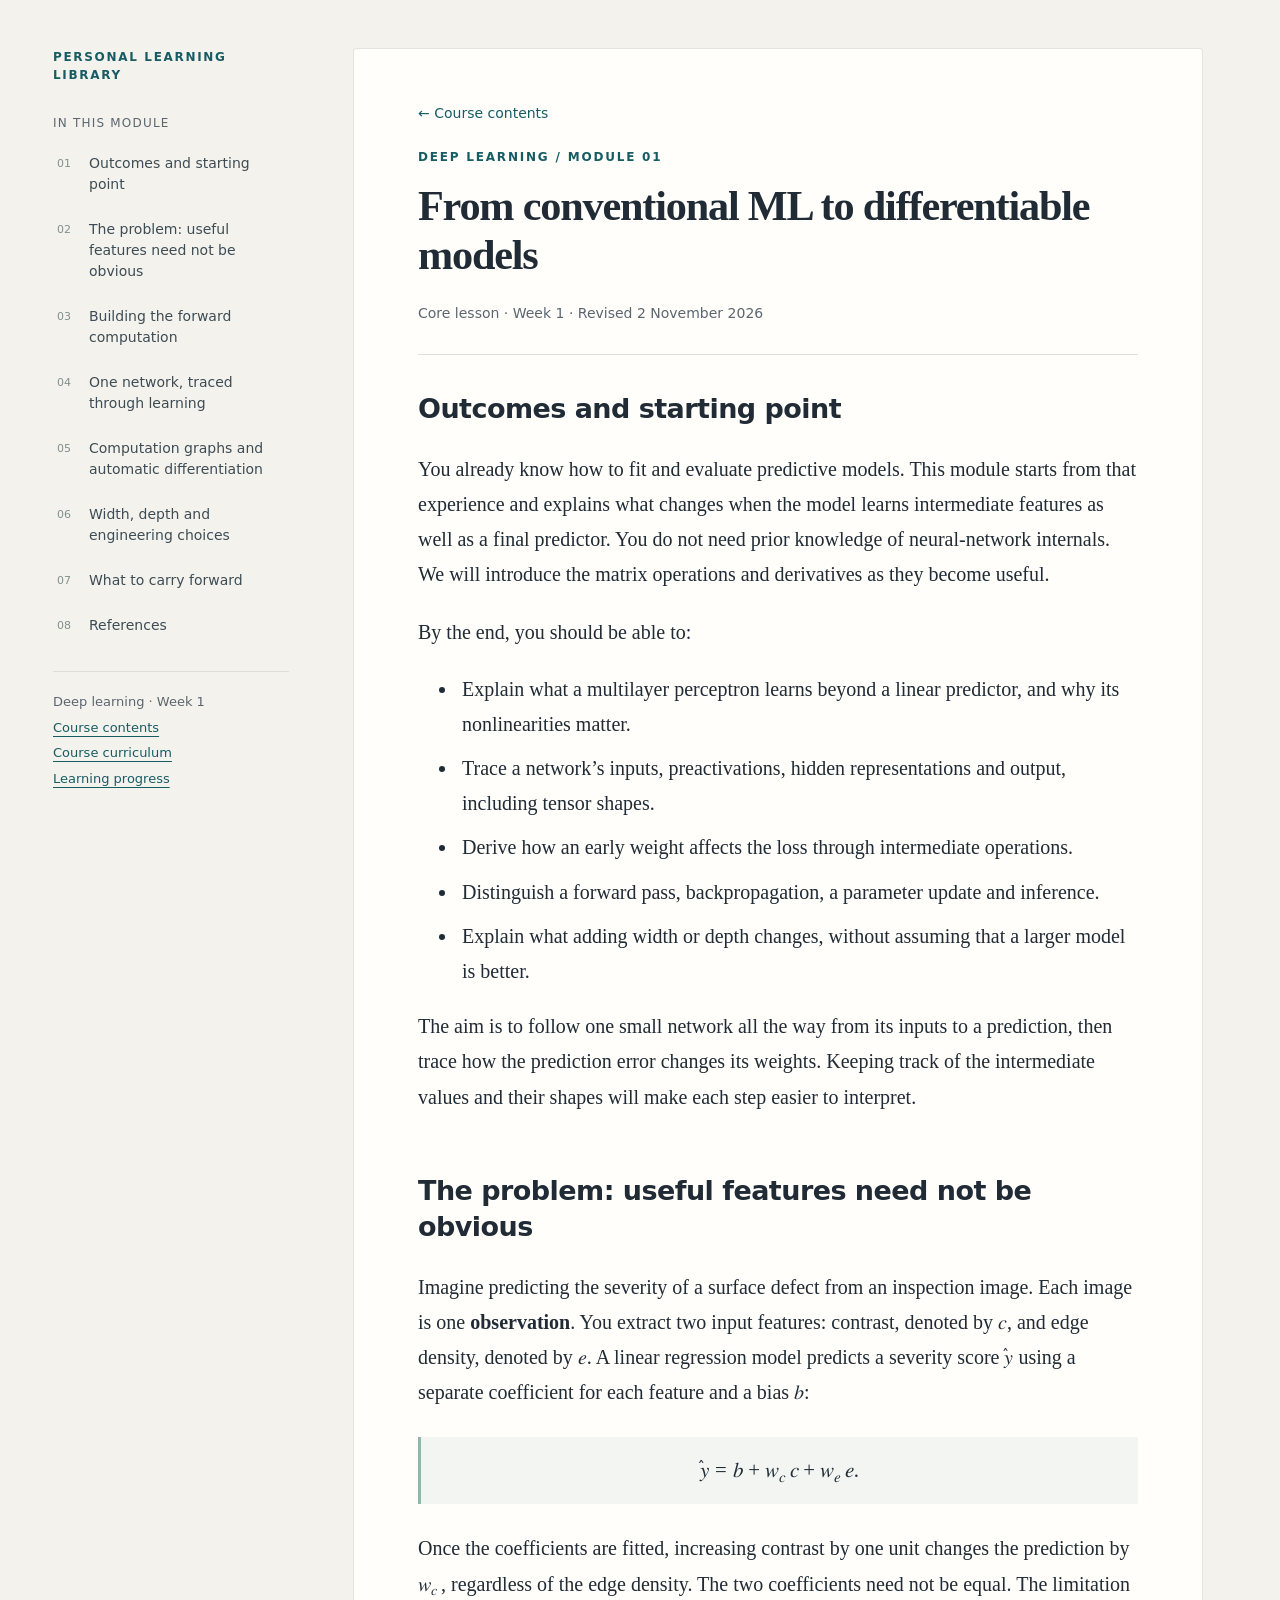
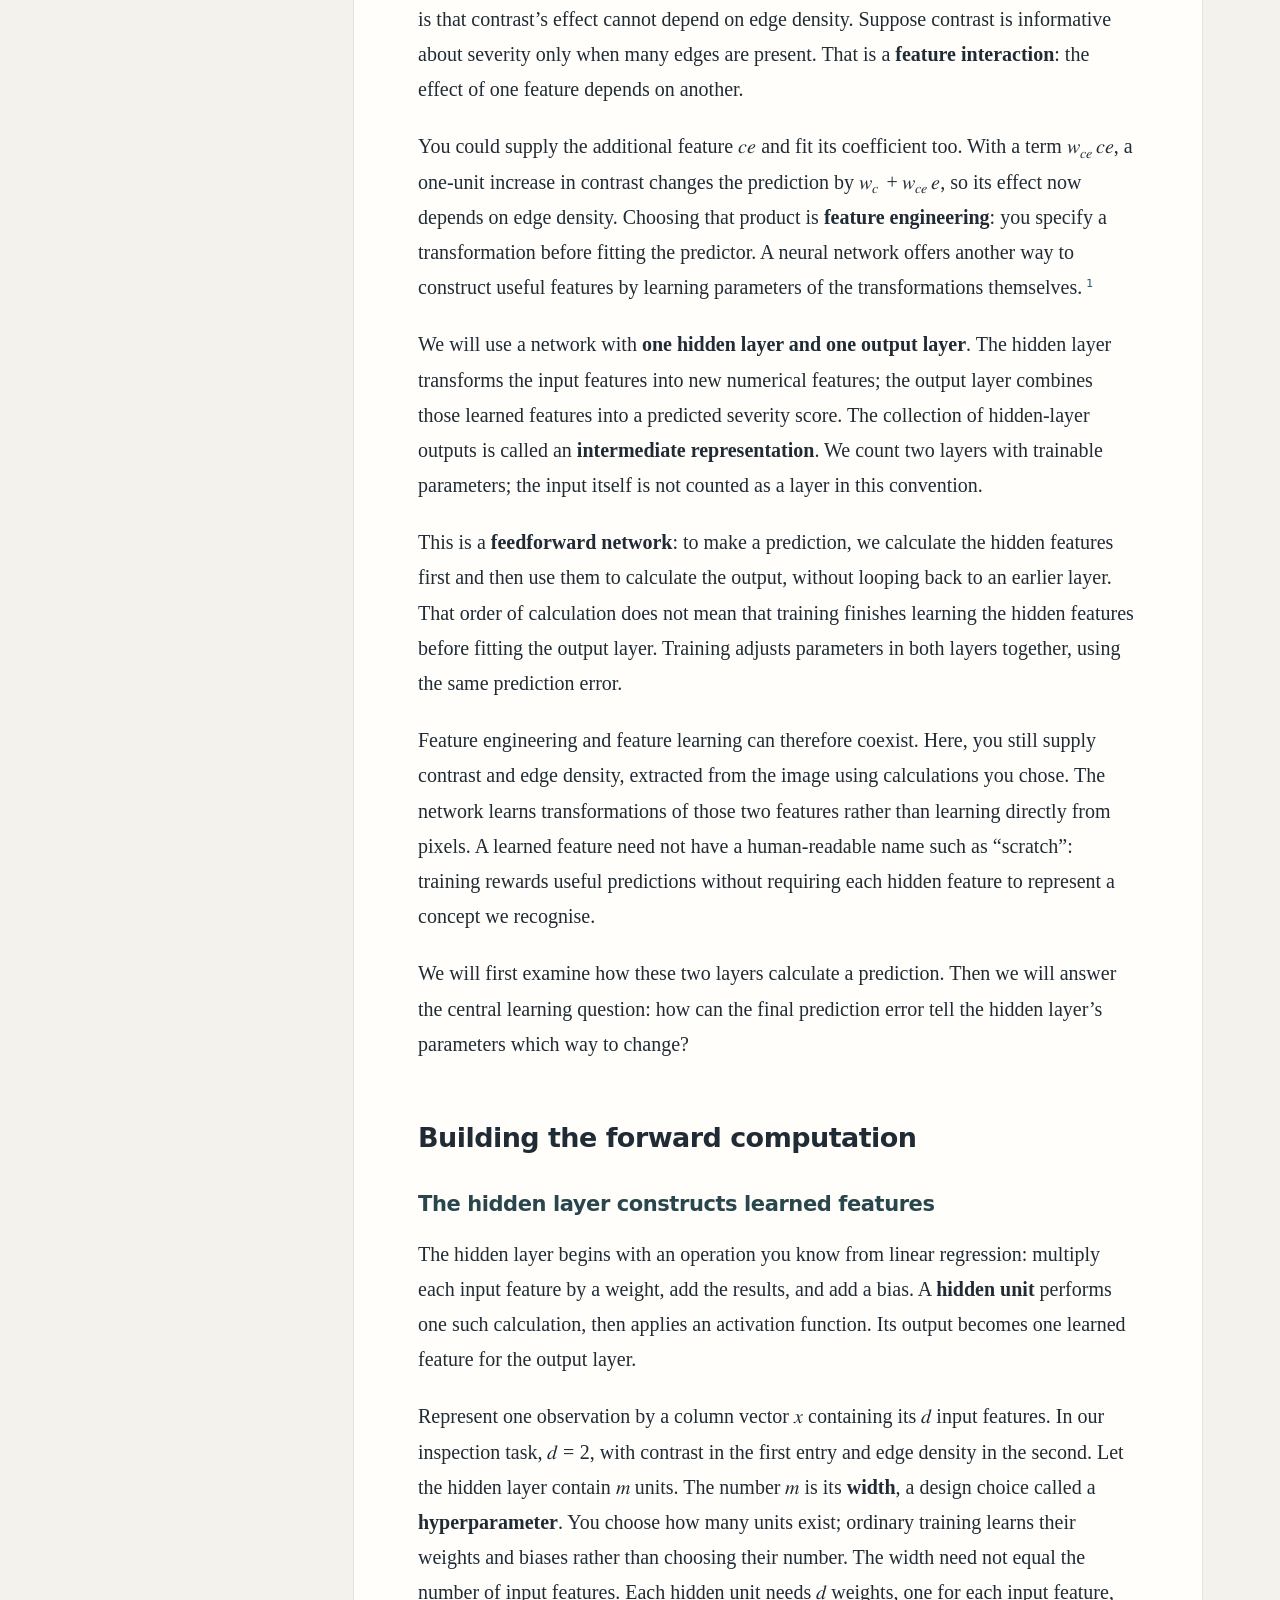
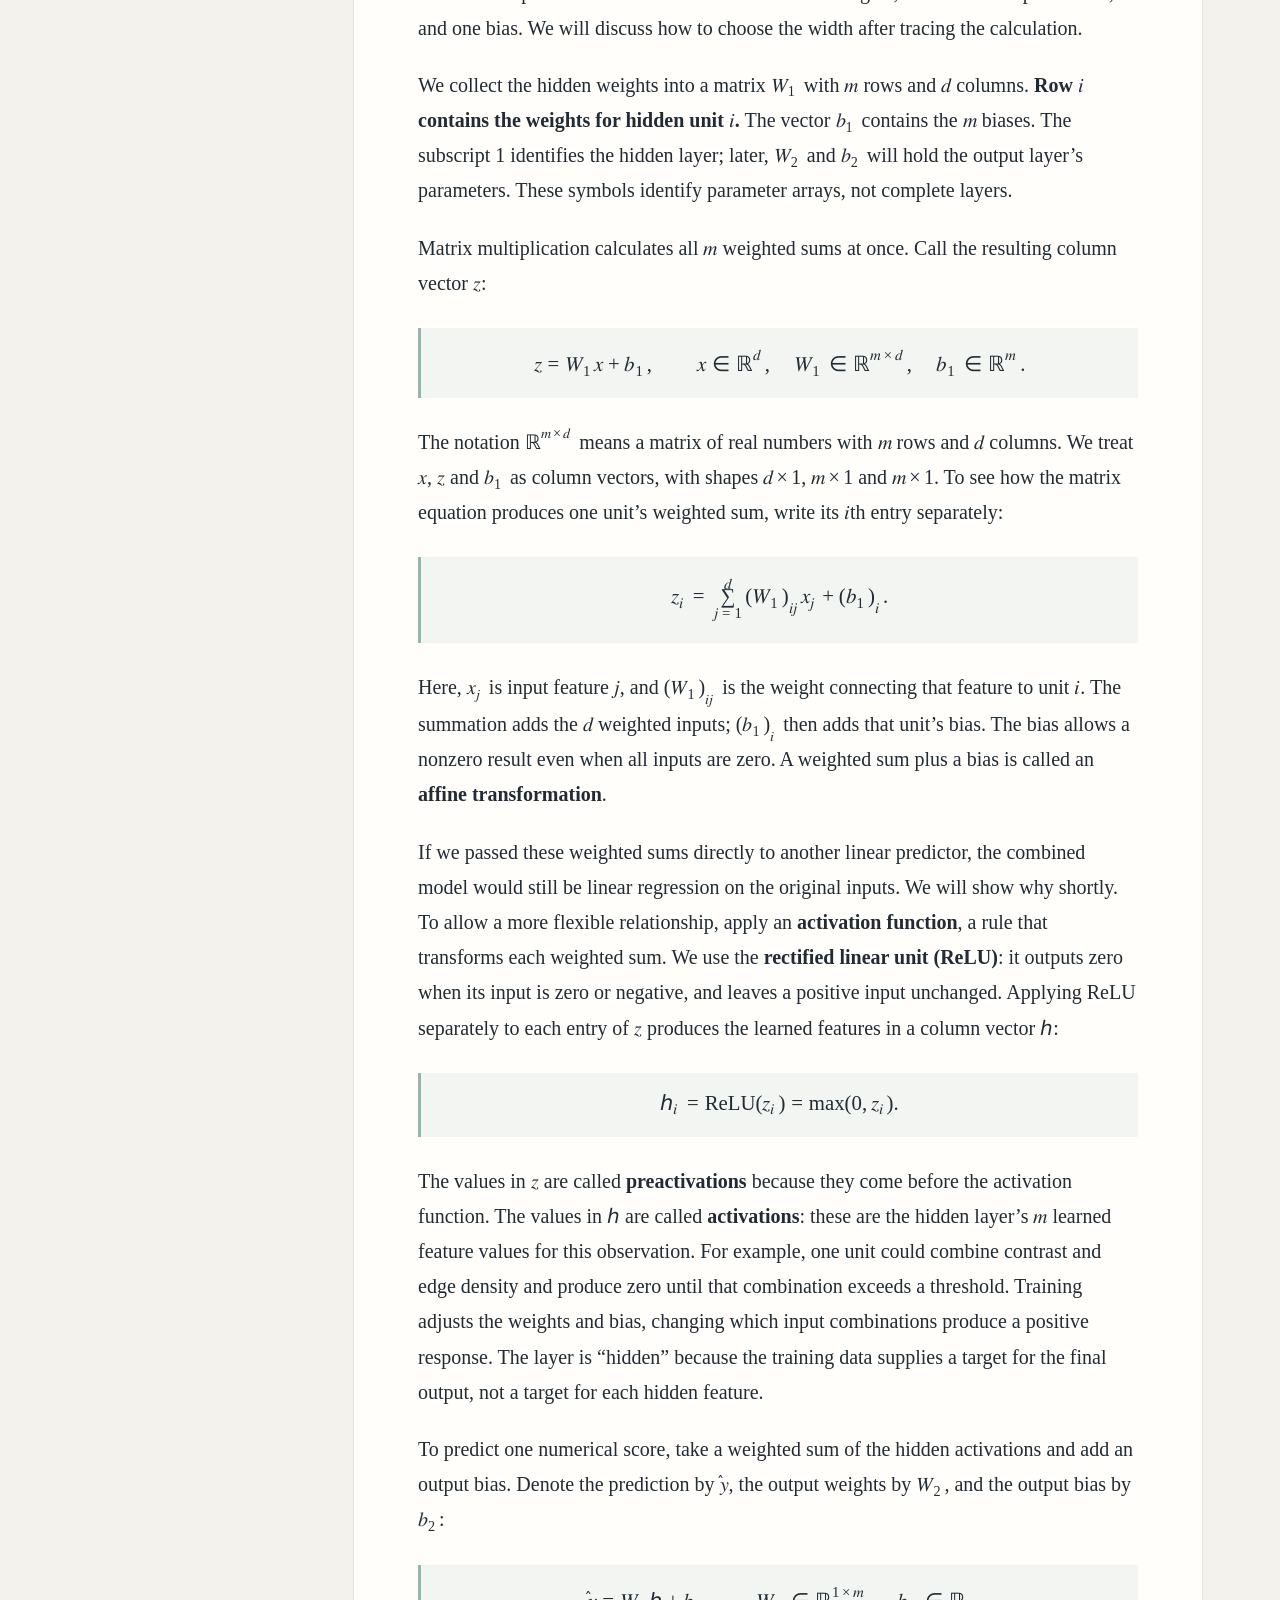
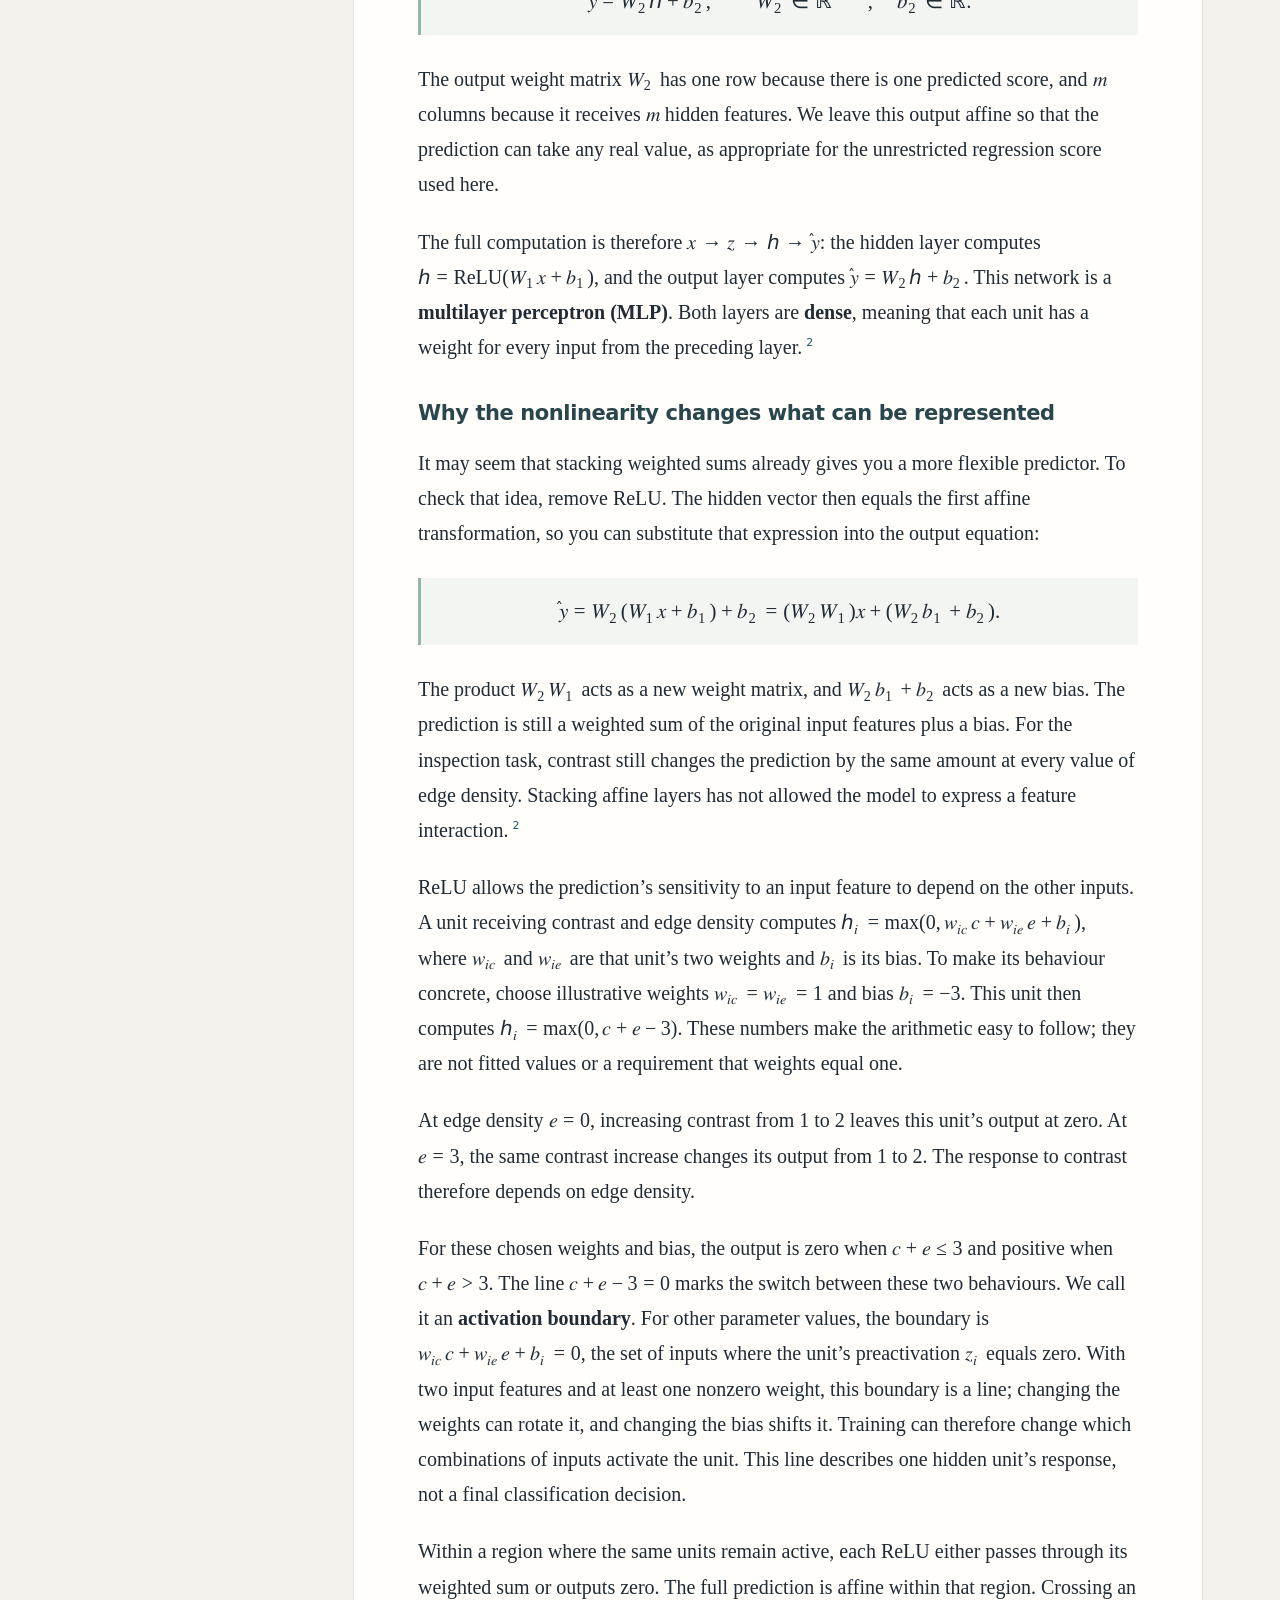
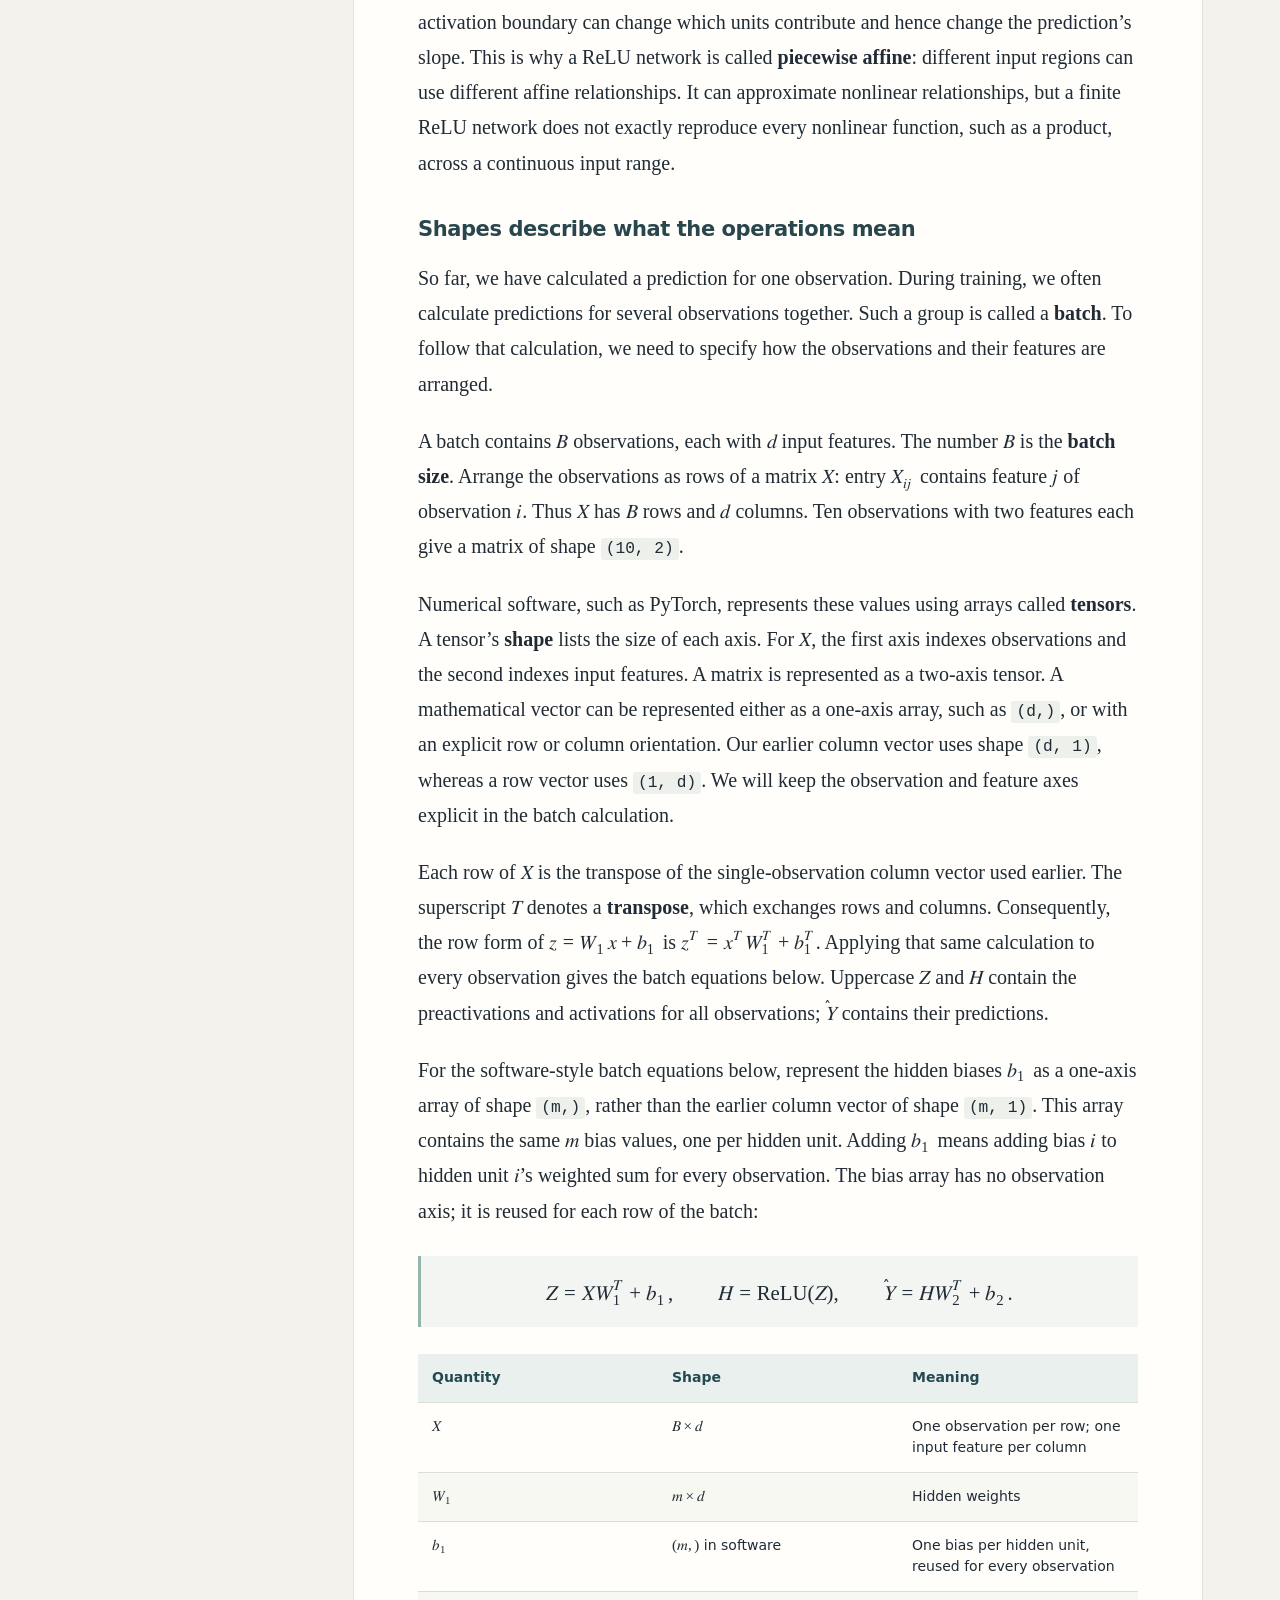
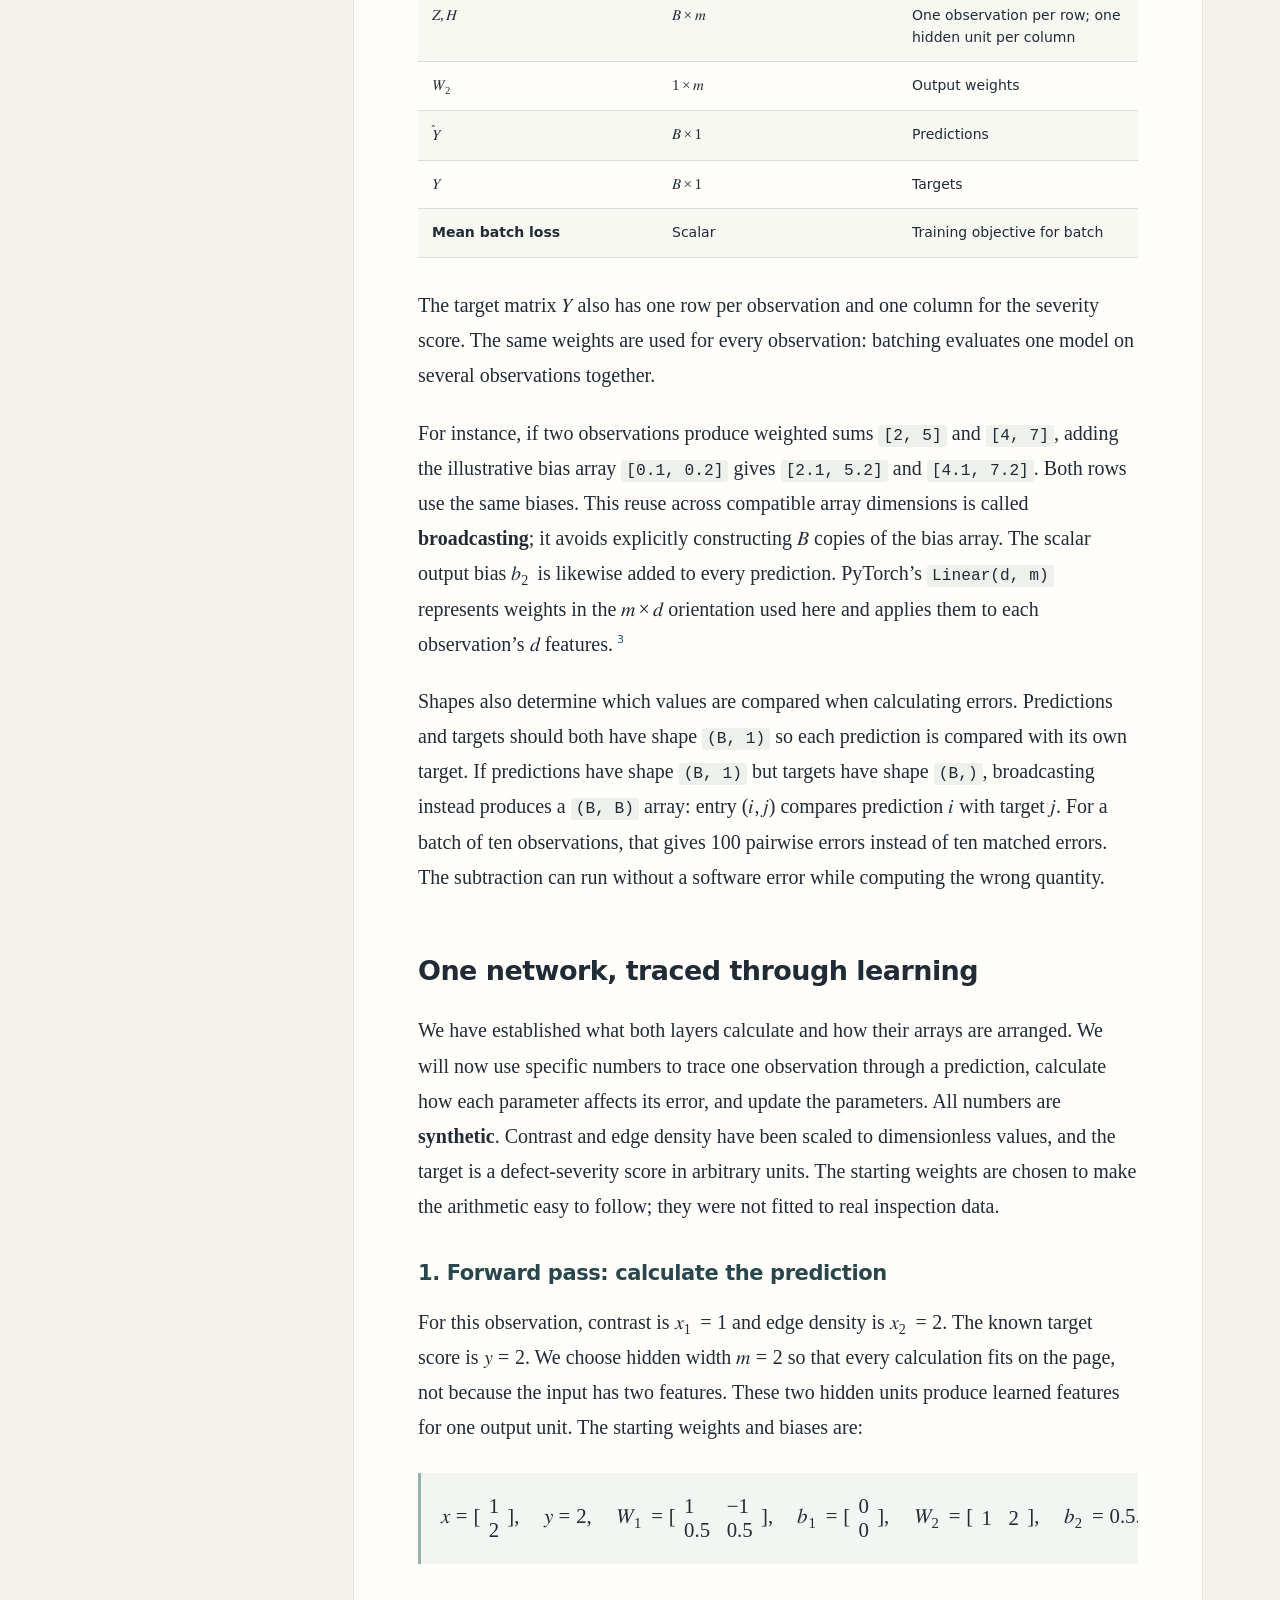
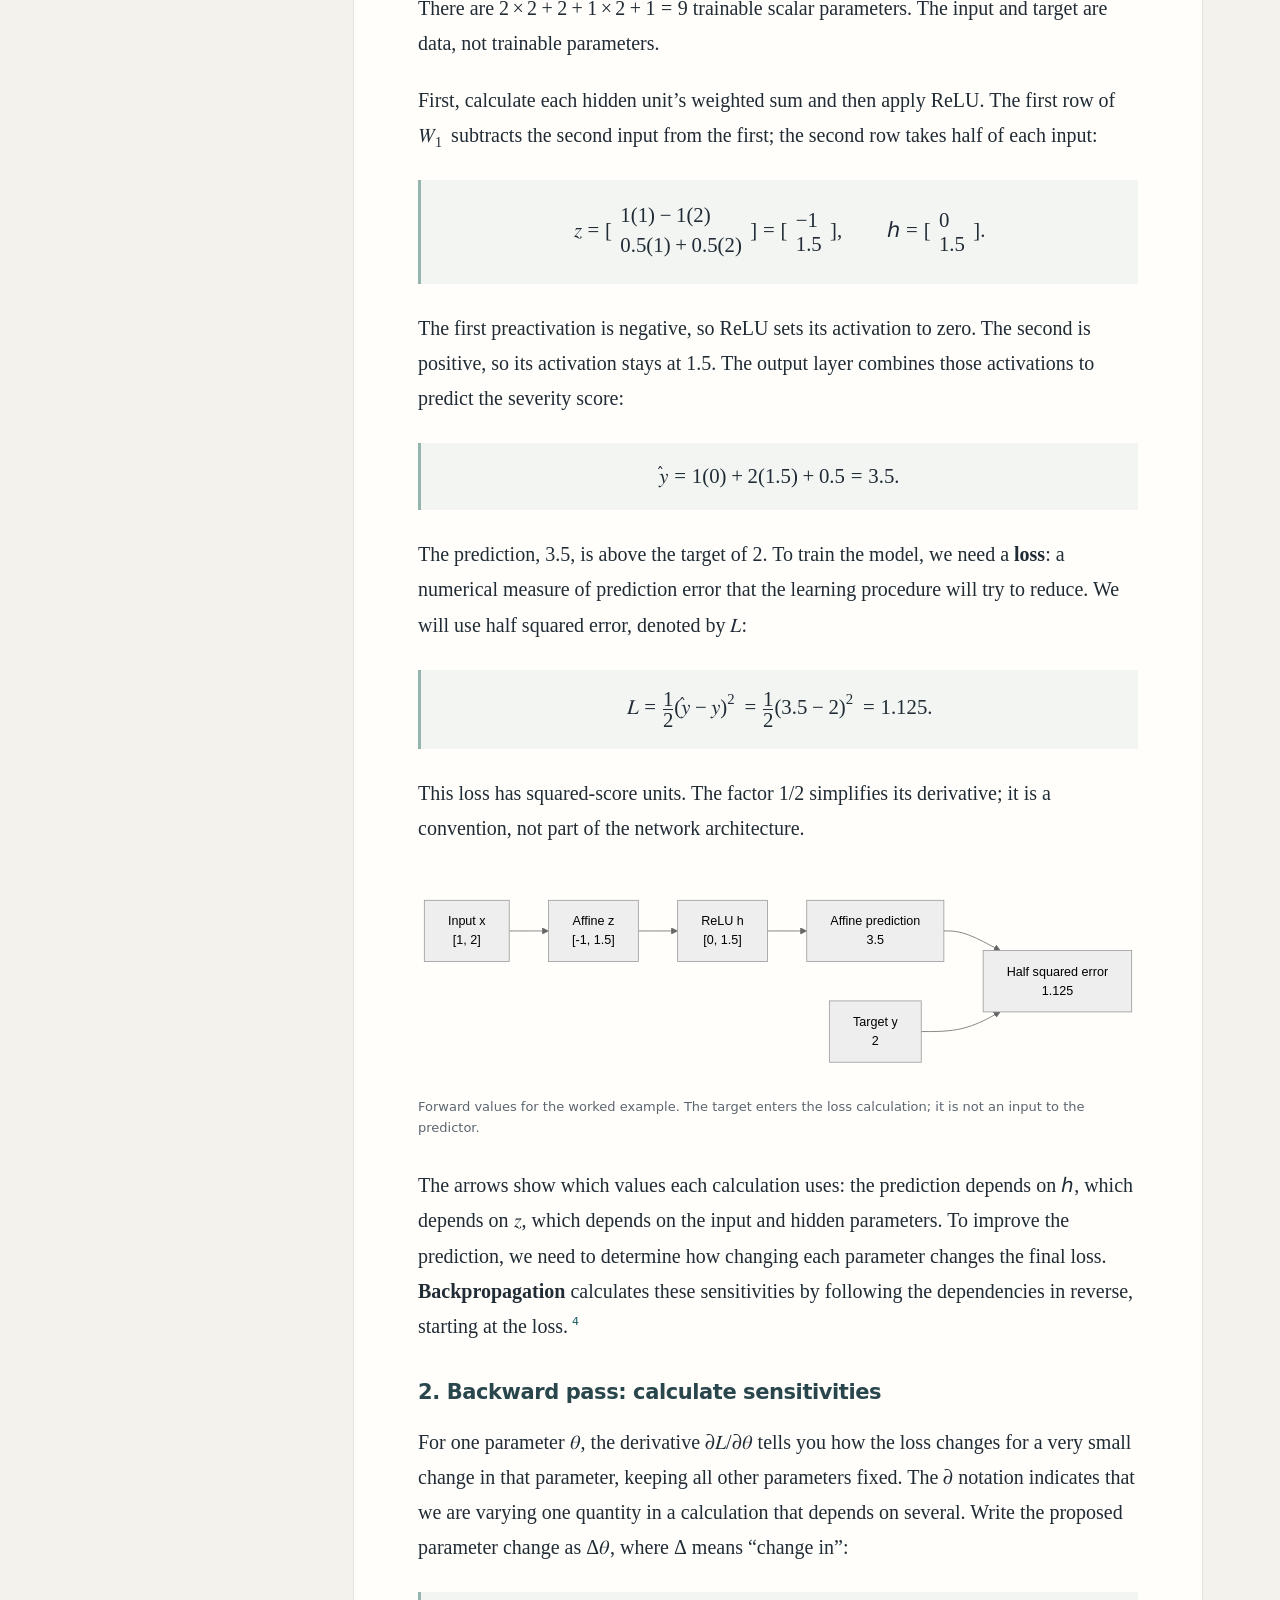
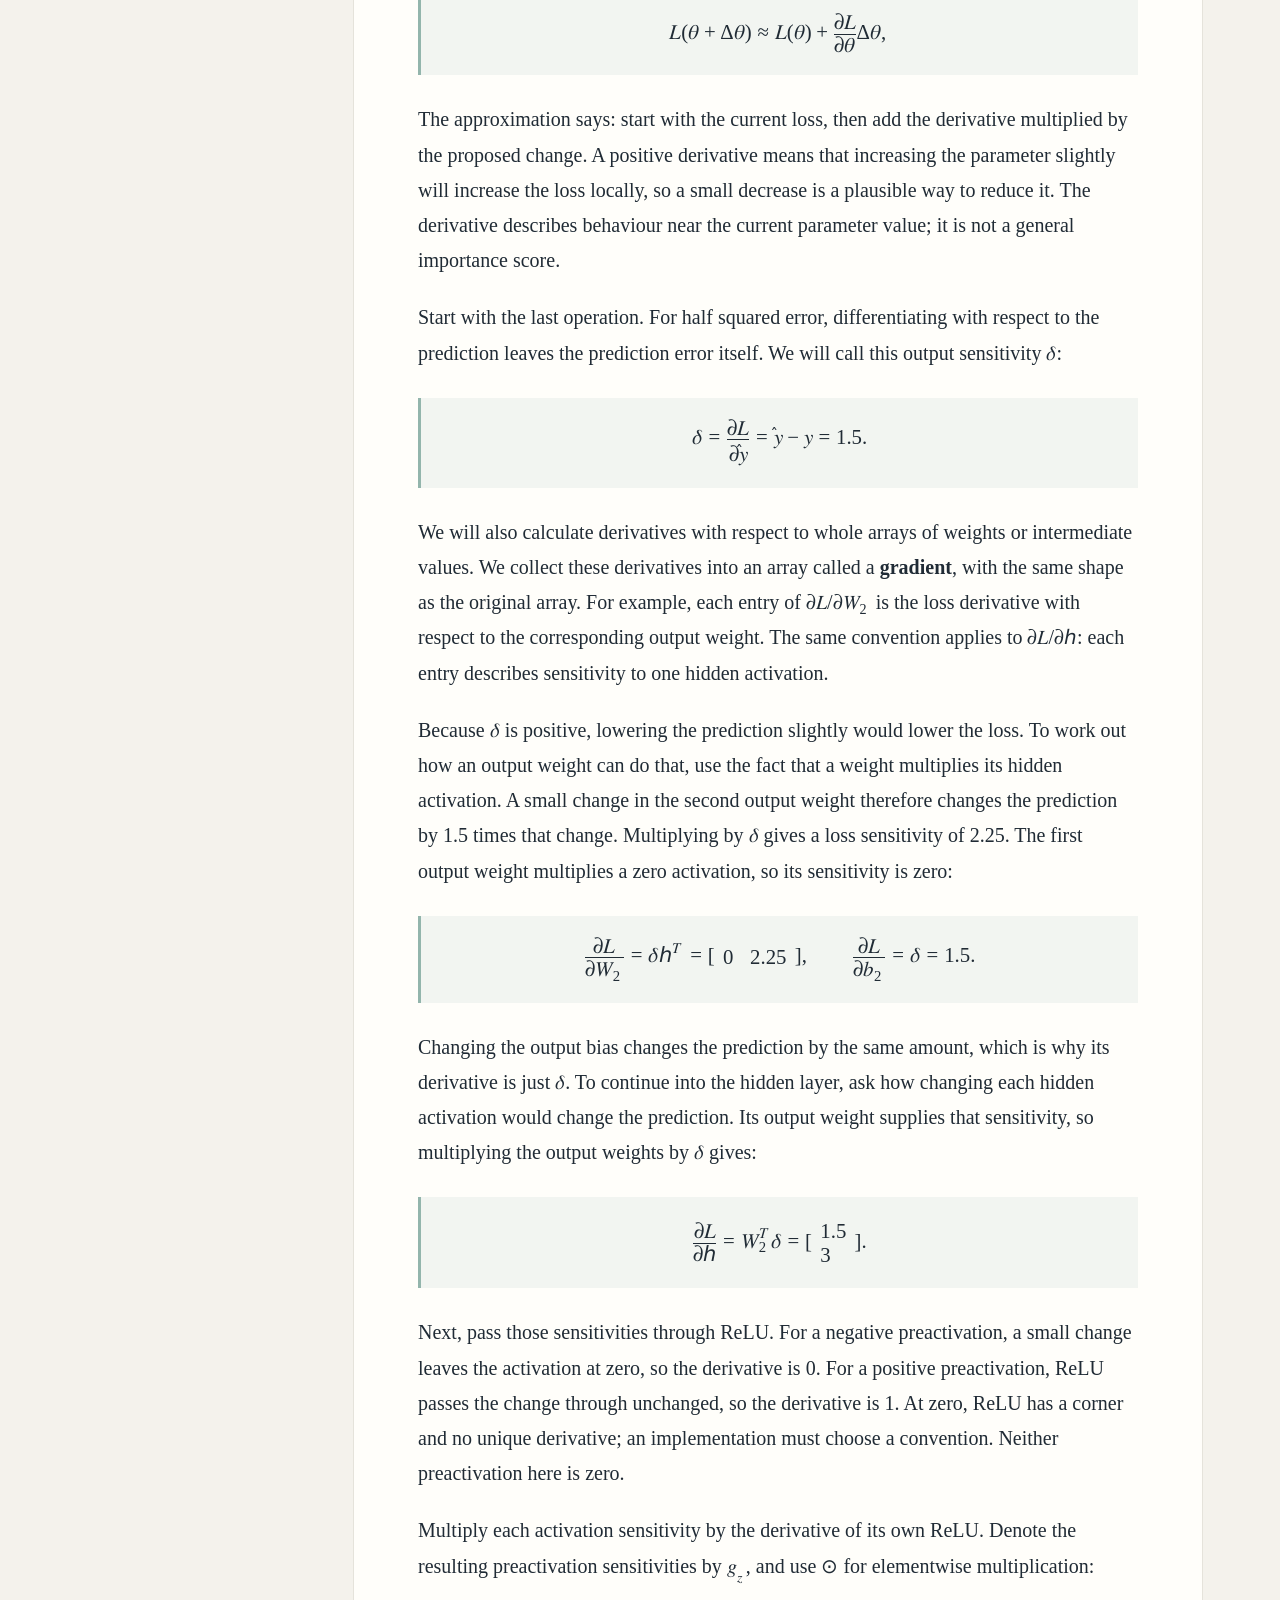
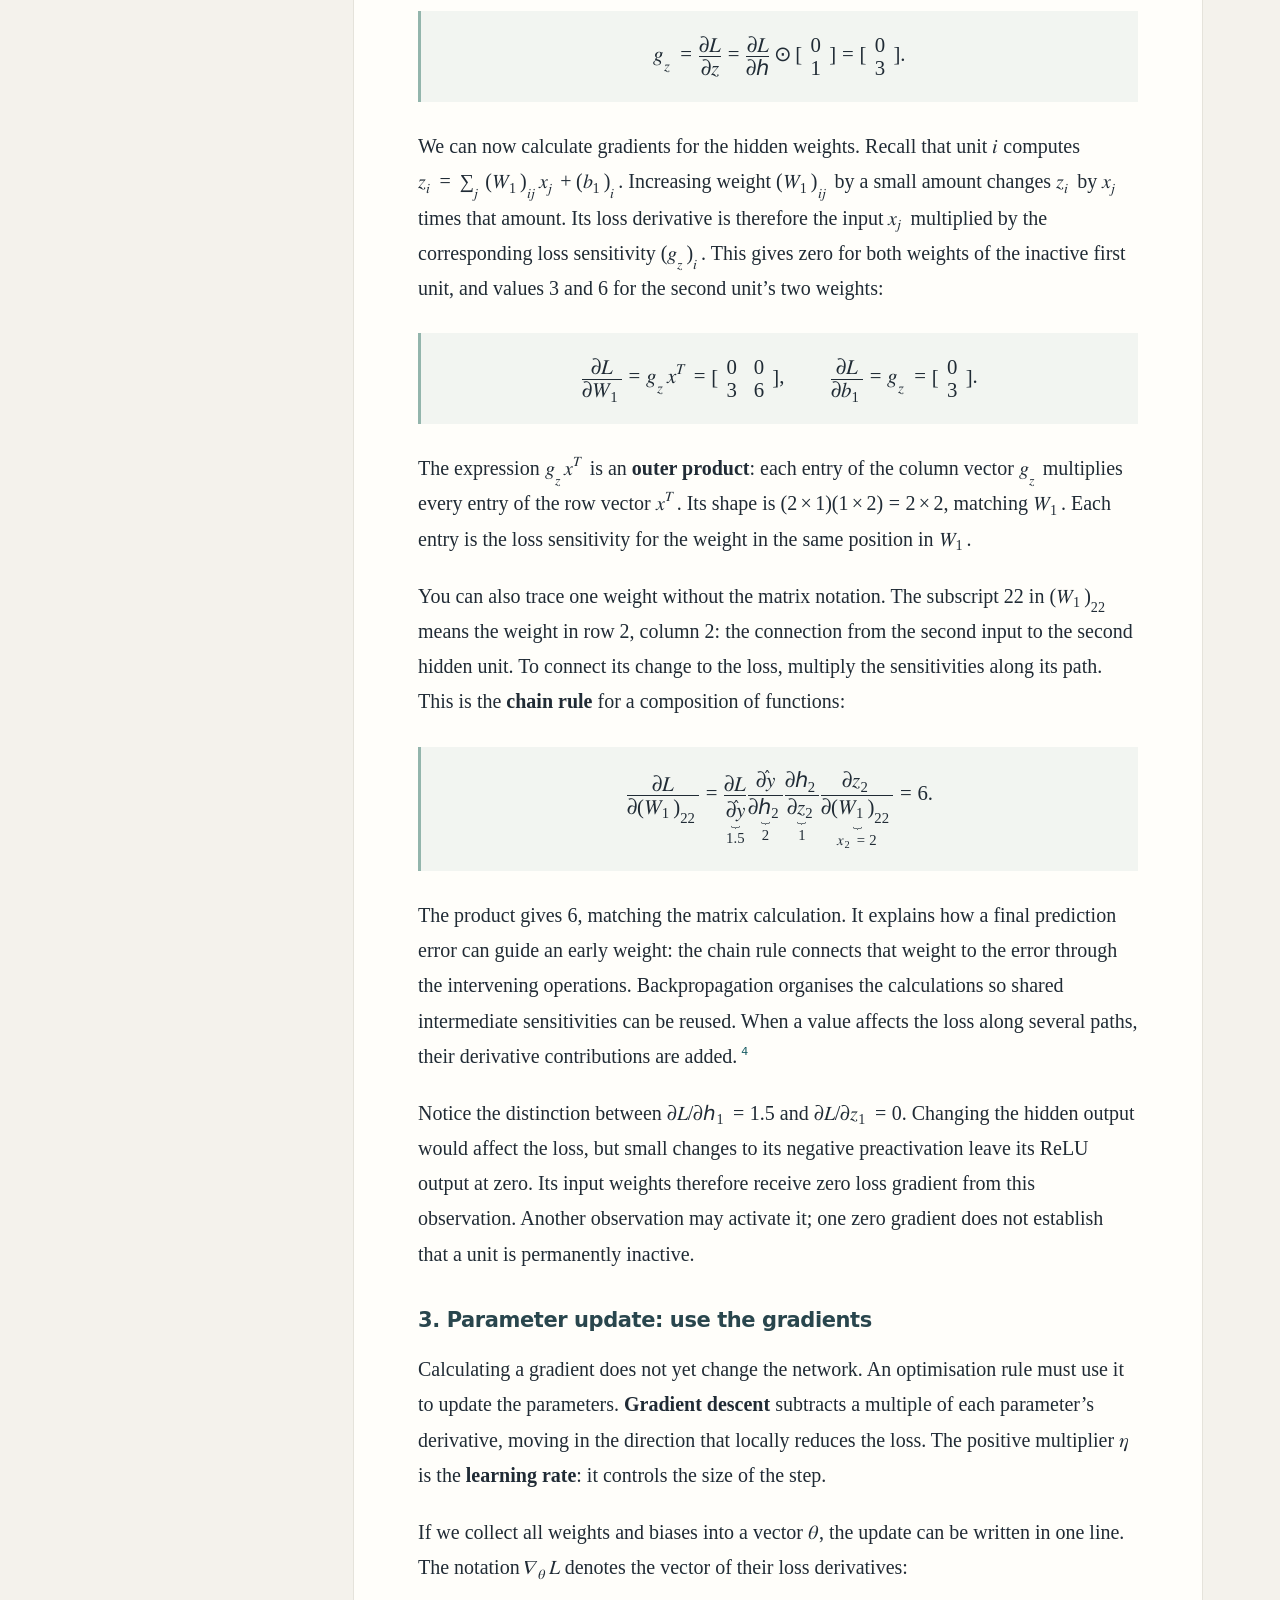
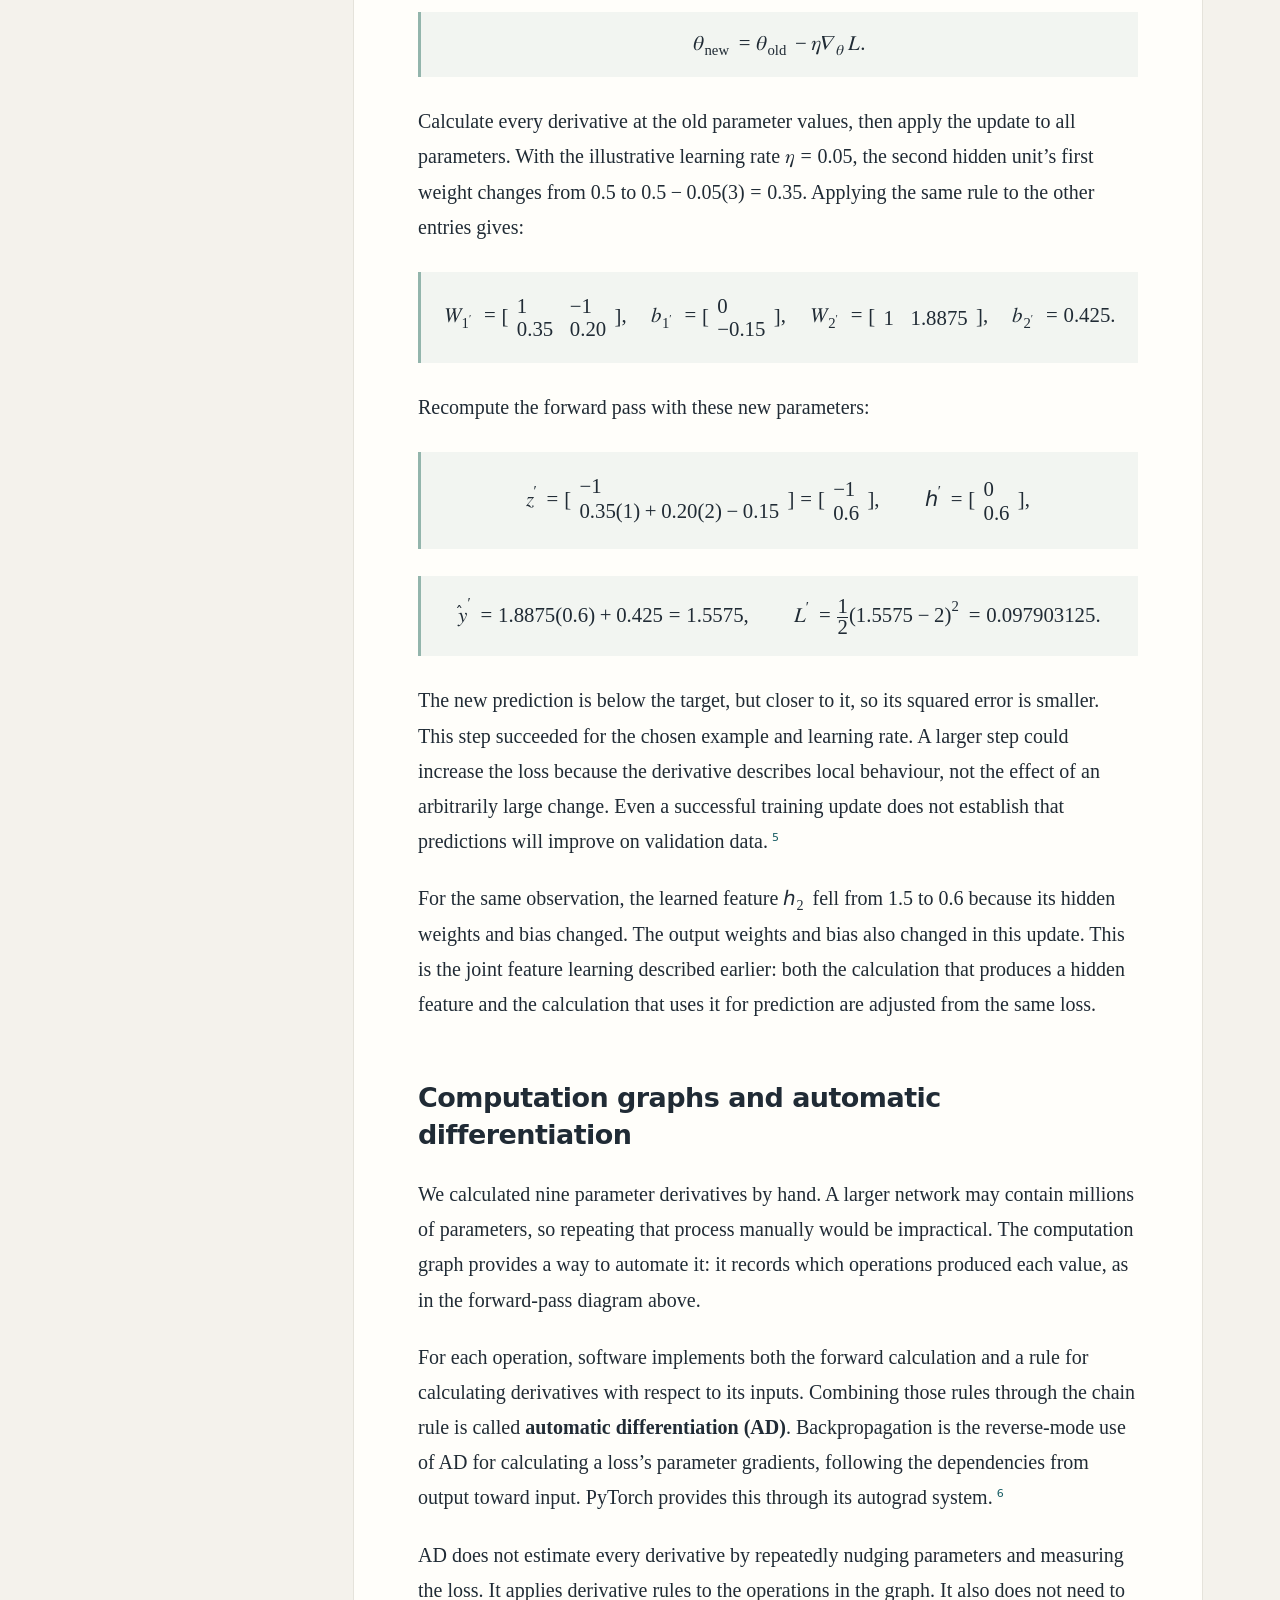
==== commit 3f9a5141: "Explain design choices and clarify Modules 1 and 2" ====
--- a/subjects/deep-learning/lessons/01-from-conventional-ml-to-differentiable-models.html
+++ b/subjects/deep-learning/lessons/01-from-conventional-ml-to-differentiable-models.html
@@ -87,7 +87,7 @@
 <strong>feature engineering</strong>: you specify a transformation
 before fitting the predictor. A neural network offers another way to
 construct useful features by learning parameters of the transformations
-themselves.<a class="footnote-ref" href="#ref-1" id="fnref1" role="doc-noteref"><sup>1</sup></a></p>
+themselves.<sup><a aria-label="Reference 1" href="#ref-1">1</a></sup></p>
 <p>We will use a network with <strong>one hidden layer and one output
 layer</strong>. The hidden layer transforms the input features into new
 numerical features; the output layer combines those learned features
@@ -127,12 +127,19 @@
 <math display="inline" xmlns="http://www.w3.org/1998/Math/MathML"><semantics><mi>d</mi><annotation encoding="application/x-tex">d</annotation></semantics></math>
 input features. In our inspection task,
 <math display="inline" xmlns="http://www.w3.org/1998/Math/MathML"><semantics><mrow><mi>d</mi><mo>=</mo><mn>2</mn></mrow><annotation encoding="application/x-tex">d=2</annotation></semantics></math>,
-with contrast in the first entry and edge density in the second. Suppose
-the hidden layer contains
+with contrast in the first entry and edge density in the second. Let the
+hidden layer contain
 <math display="inline" xmlns="http://www.w3.org/1998/Math/MathML"><semantics><mi>m</mi><annotation encoding="application/x-tex">m</annotation></semantics></math>
-units. Each unit needs
+units. The number
+<math display="inline" xmlns="http://www.w3.org/1998/Math/MathML"><semantics><mi>m</mi><annotation encoding="application/x-tex">m</annotation></semantics></math>
+is its <strong>width</strong>, a design choice called a
+<strong>hyperparameter</strong>. You choose how many units exist;
+ordinary training learns their weights and biases rather than choosing
+their number. The width need not equal the number of input features.
+Each hidden unit needs
 <math display="inline" xmlns="http://www.w3.org/1998/Math/MathML"><semantics><mi>d</mi><annotation encoding="application/x-tex">d</annotation></semantics></math>
-weights, one for each input feature, and one bias.</p>
+weights, one for each input feature, and one bias. We will discuss how
+to choose the width after tracing the calculation.</p>
 <p>We collect the hidden weights into a matrix
 <math display="inline" xmlns="http://www.w3.org/1998/Math/MathML"><semantics><msub><mi>W</mi><mn>1</mn></msub><annotation encoding="application/x-tex">W_1</annotation></semantics></math>
 with
@@ -254,7 +261,8 @@
 <math display="inline" xmlns="http://www.w3.org/1998/Math/MathML"><semantics><mrow><mover><mi>y</mi><mo accent="true">̂</mo></mover><mo>=</mo><msub><mi>W</mi><mn>2</mn></msub><mi>h</mi><mo>+</mo><msub><mi>b</mi><mn>2</mn></msub></mrow><annotation encoding="application/x-tex">\hat y=W_2h+b_2</annotation></semantics></math>.
 This network is a <strong>multilayer perceptron (MLP)</strong>. Both
 layers are <strong>dense</strong>, meaning that each unit has a weight
-for every input from the preceding layer.<a class="footnote-ref" href="#ref-2" id="fnref2" role="doc-noteref"><sup>2</sup></a></p>
+for every input from the preceding
+layer.<sup><a aria-label="Reference 2" href="#ref-2">2</a></sup></p>
 <h3 id="why-the-nonlinearity-changes-what-can-be-represented">Why the
 nonlinearity changes what can be represented</h3>
 <p>It may seem that stacking weighted sums already gives you a more
@@ -273,30 +281,49 @@
 original input features plus a bias. For the inspection task, contrast
 still changes the prediction by the same amount at every value of edge
 density. Stacking affine layers has not allowed the model to express a
-feature interaction.<a class="footnote-ref" href="#ref-3" id="fnref3" role="doc-noteref"><sup>3</sup></a></p>
+feature
+interaction.<sup><a aria-label="Reference 2" href="#ref-2">2</a></sup></p>
 <p>ReLU allows the prediction’s sensitivity to an input feature to
-depend on the other inputs. For instance, a hidden unit could compute
+depend on the other inputs. A unit receiving contrast and edge density
+computes
+<math display="inline" xmlns="http://www.w3.org/1998/Math/MathML"><semantics><mrow><msub><mi>h</mi><mi>i</mi></msub><mo>=</mo><mrow><mi mathvariant="normal">max</mi><mo>⁡</mo></mrow><mo form="prefix" stretchy="false">(</mo><mn>0</mn><mo>,</mo><msub><mi>w</mi><mrow><mi>i</mi><mi>c</mi></mrow></msub><mi>c</mi><mo>+</mo><msub><mi>w</mi><mrow><mi>i</mi><mi>e</mi></mrow></msub><mi>e</mi><mo>+</mo><msub><mi>b</mi><mi>i</mi></msub><mo form="postfix" stretchy="false">)</mo></mrow><annotation encoding="application/x-tex">h_i=\max(0,w_{ic}c+w_{ie}e+b_i)</annotation></semantics></math>,
+where
+<math display="inline" xmlns="http://www.w3.org/1998/Math/MathML"><semantics><msub><mi>w</mi><mrow><mi>i</mi><mi>c</mi></mrow></msub><annotation encoding="application/x-tex">w_{ic}</annotation></semantics></math>
+and
+<math display="inline" xmlns="http://www.w3.org/1998/Math/MathML"><semantics><msub><mi>w</mi><mrow><mi>i</mi><mi>e</mi></mrow></msub><annotation encoding="application/x-tex">w_{ie}</annotation></semantics></math>
+are that unit’s two weights and
+<math display="inline" xmlns="http://www.w3.org/1998/Math/MathML"><semantics><msub><mi>b</mi><mi>i</mi></msub><annotation encoding="application/x-tex">b_i</annotation></semantics></math>
+is its bias. To make its behaviour concrete, choose illustrative weights
+<math display="inline" xmlns="http://www.w3.org/1998/Math/MathML"><semantics><mrow><msub><mi>w</mi><mrow><mi>i</mi><mi>c</mi></mrow></msub><mo>=</mo><msub><mi>w</mi><mrow><mi>i</mi><mi>e</mi></mrow></msub><mo>=</mo><mn>1</mn></mrow><annotation encoding="application/x-tex">w_{ic}=w_{ie}=1</annotation></semantics></math>
+and bias
+<math display="inline" xmlns="http://www.w3.org/1998/Math/MathML"><semantics><mrow><msub><mi>b</mi><mi>i</mi></msub><mo>=</mo><mi>−</mi><mn>3</mn></mrow><annotation encoding="application/x-tex">b_i=-3</annotation></semantics></math>.
+This unit then computes
 <math display="inline" xmlns="http://www.w3.org/1998/Math/MathML"><semantics><mrow><msub><mi>h</mi><mi>i</mi></msub><mo>=</mo><mrow><mi mathvariant="normal">max</mi><mo>⁡</mo></mrow><mo form="prefix" stretchy="false">(</mo><mn>0</mn><mo>,</mo><mi>c</mi><mo>+</mo><mi>e</mi><mo>−</mo><mn>3</mn><mo form="postfix" stretchy="false">)</mo></mrow><annotation encoding="application/x-tex">h_i=\max(0,c+e-3)</annotation></semantics></math>.
-At edge density
+These numbers make the arithmetic easy to follow; they are not fitted
+values or a requirement that weights equal one.</p>
+<p>At edge density
 <math display="inline" xmlns="http://www.w3.org/1998/Math/MathML"><semantics><mrow><mi>e</mi><mo>=</mo><mn>0</mn></mrow><annotation encoding="application/x-tex">e=0</annotation></semantics></math>,
-increasing contrast from 1 to 2 leaves that unit’s output at zero. At
+increasing contrast from 1 to 2 leaves this unit’s output at zero. At
 <math display="inline" xmlns="http://www.w3.org/1998/Math/MathML"><semantics><mrow><mi>e</mi><mo>=</mo><mn>3</mn></mrow><annotation encoding="application/x-tex">e=3</annotation></semantics></math>,
 the same contrast increase changes its output from 1 to 2. The response
-to contrast therefore depends on edge density. This is an illustrative
-feature, not a fitted inspection result.</p>
-<p>For this unit, the line
+to contrast therefore depends on edge density.</p>
+<p>For these chosen weights and bias, the output is zero when
+<math display="inline" xmlns="http://www.w3.org/1998/Math/MathML"><semantics><mrow><mi>c</mi><mo>+</mo><mi>e</mi><mo>≤</mo><mn>3</mn></mrow><annotation encoding="application/x-tex">c+e\leq3</annotation></semantics></math>
+and positive when
+<math display="inline" xmlns="http://www.w3.org/1998/Math/MathML"><semantics><mrow><mi>c</mi><mo>+</mo><mi>e</mi><mo>&gt;</mo><mn>3</mn></mrow><annotation encoding="application/x-tex">c+e&gt;3</annotation></semantics></math>.
+The line
 <math display="inline" xmlns="http://www.w3.org/1998/Math/MathML"><semantics><mrow><mi>c</mi><mo>+</mo><mi>e</mi><mo>−</mo><mn>3</mn><mo>=</mo><mn>0</mn></mrow><annotation encoding="application/x-tex">c+e-3=0</annotation></semantics></math>
-separates input combinations that produce zero from those that produce a
-positive value. We call it an <strong>activation boundary</strong>. More
-generally, unit
-<math display="inline" xmlns="http://www.w3.org/1998/Math/MathML"><semantics><mi>i</mi><annotation encoding="application/x-tex">i</annotation></semantics></math>
-has a boundary where
-<math display="inline" xmlns="http://www.w3.org/1998/Math/MathML"><semantics><mrow><msub><mi>z</mi><mi>i</mi></msub><mo>=</mo><mn>0</mn></mrow><annotation encoding="application/x-tex">z_i=0</annotation></semantics></math>.
-With two input features and nonzero weights, this boundary is a line;
-changing the weights can rotate it, and changing the bias shifts it.
-Training can therefore change which combinations of inputs activate the
-unit. This line describes one hidden unit’s response, not a final
-classification decision.</p>
+marks the switch between these two behaviours. We call it an
+<strong>activation boundary</strong>. For other parameter values, the
+boundary is
+<math display="inline" xmlns="http://www.w3.org/1998/Math/MathML"><semantics><mrow><msub><mi>w</mi><mrow><mi>i</mi><mi>c</mi></mrow></msub><mi>c</mi><mo>+</mo><msub><mi>w</mi><mrow><mi>i</mi><mi>e</mi></mrow></msub><mi>e</mi><mo>+</mo><msub><mi>b</mi><mi>i</mi></msub><mo>=</mo><mn>0</mn></mrow><annotation encoding="application/x-tex">w_{ic}c+w_{ie}e+b_i=0</annotation></semantics></math>,
+the set of inputs where the unit’s preactivation
+<math display="inline" xmlns="http://www.w3.org/1998/Math/MathML"><semantics><msub><mi>z</mi><mi>i</mi></msub><annotation encoding="application/x-tex">z_i</annotation></semantics></math>
+equals zero. With two input features and at least one nonzero weight,
+this boundary is a line; changing the weights can rotate it, and
+changing the bias shifts it. Training can therefore change which
+combinations of inputs activate the unit. This line describes one hidden
+unit’s response, not a final classification decision.</p>
 <p>Within a region where the same units remain active, each ReLU either
 passes through its weighted sum or outputs zero. The full prediction is
 affine within that region. Crossing an activation boundary can change
@@ -336,17 +363,17 @@
 <math display="inline" xmlns="http://www.w3.org/1998/Math/MathML"><semantics><mi>d</mi><annotation encoding="application/x-tex">d</annotation></semantics></math>
 columns. Ten observations with two features each give a matrix of shape
 <code>(10, 2)</code>.</p>
-<p>Numerical software, such as PyTorch, stores these values in arrays
-called <strong>tensors</strong>. A tensor’s <strong>shape</strong> lists
-the size of each axis. For
+<p>Numerical software, such as PyTorch, represents these values using
+arrays called <strong>tensors</strong>. A tensor’s
+<strong>shape</strong> lists the size of each axis. For
 <math display="inline" xmlns="http://www.w3.org/1998/Math/MathML"><semantics><mi>X</mi><annotation encoding="application/x-tex">X</annotation></semantics></math>,
 the first axis indexes observations and the second indexes input
-features. A matrix is stored as a two-axis tensor. A mathematical vector
-can be stored either as a one-axis array, such as <code>(d,)</code>, or
-with an explicit row or column orientation. Our earlier column vector
-uses shape <code>(d, 1)</code>, whereas a row vector uses
-<code>(1, d)</code>. We will keep the observation and feature axes
-explicit in the batch calculation.</p>
+features. A matrix is represented as a two-axis tensor. A mathematical
+vector can be represented either as a one-axis array, such as
+<code>(d,)</code>, or with an explicit row or column orientation. Our
+earlier column vector uses shape <code>(d, 1)</code>, whereas a row
+vector uses <code>(1, d)</code>. We will keep the observation and
+feature axes explicit in the batch calculation.</p>
 <p>Each row of
 <math display="inline" xmlns="http://www.w3.org/1998/Math/MathML"><semantics><mi>X</mi><annotation encoding="application/x-tex">X</annotation></semantics></math>
 is the transpose of the single-observation column vector used earlier.
@@ -365,15 +392,20 @@
 contain the preactivations and activations for all observations;
 <math display="inline" xmlns="http://www.w3.org/1998/Math/MathML"><semantics><mover><mi>Y</mi><mo accent="true">̂</mo></mover><annotation encoding="application/x-tex">\hat Y</annotation></semantics></math>
 contains their predictions.</p>
-<p>For these software-style batch equations, we store the same hidden
+<p>For the software-style batch equations below, represent the hidden
 biases
 <math display="inline" xmlns="http://www.w3.org/1998/Math/MathML"><semantics><msub><mi>b</mi><mn>1</mn></msub><annotation encoding="application/x-tex">b_1</annotation></semantics></math>
-as a one-axis array of shape <code>(m,)</code>, rather than an explicit
-column vector. Adding
+as a one-axis array of shape <code>(m,)</code>, rather than the earlier
+column vector of shape <code>(m, 1)</code>. This array contains the same
+<math display="inline" xmlns="http://www.w3.org/1998/Math/MathML"><semantics><mi>m</mi><annotation encoding="application/x-tex">m</annotation></semantics></math>
+bias values, one per hidden unit. Adding
 <math display="inline" xmlns="http://www.w3.org/1998/Math/MathML"><semantics><msub><mi>b</mi><mn>1</mn></msub><annotation encoding="application/x-tex">b_1</annotation></semantics></math>
-below means adding those biases to each observation’s row. This changes
-their storage convention, not their values or their role in the
-model:</p>
+means adding bias
+<math display="inline" xmlns="http://www.w3.org/1998/Math/MathML"><semantics><mi>i</mi><annotation encoding="application/x-tex">i</annotation></semantics></math>
+to hidden unit
+<math display="inline" xmlns="http://www.w3.org/1998/Math/MathML"><semantics><mi>i</mi><annotation encoding="application/x-tex">i</annotation></semantics></math>’s
+weighted sum for every observation. The bias array has no observation
+axis; it is reused for each row of the batch:</p>
 <div aria-label="Mathematical equation" class="math-display" role="group" tabindex="0"><math display="block" xmlns="http://www.w3.org/1998/Math/MathML"><semantics><mrow><mi>Z</mi><mo>=</mo><mi>X</mi><msubsup><mi>W</mi><mn>1</mn><mi>T</mi></msubsup><mo>+</mo><msub><mi>b</mi><mn>1</mn></msub><mo>,</mo><mspace width="2.0em"></mspace><mi>H</mi><mo>=</mo><mrow><mi mathvariant="normal">ReLU</mi><mo>⁡</mo></mrow><mo form="prefix" stretchy="false">(</mo><mi>Z</mi><mo form="postfix" stretchy="false">)</mo><mo>,</mo><mspace width="2.0em"></mspace><mover><mi>Y</mi><mo accent="true">̂</mo></mover><mo>=</mo><mi>H</mi><msubsup><mi>W</mi><mn>2</mn><mi>T</mi></msubsup><mo>+</mo><msub><mi>b</mi><mn>2</mn></msub><mi>.</mi></mrow><annotation encoding="application/x-tex">
 Z=XW_1^T+b_1,\qquad H=\operatorname{ReLU}(Z),\qquad
 \hat Y=HW_2^T+b_2.
@@ -440,24 +472,21 @@
 also has one row per observation and one column for the severity score.
 The same weights are used for every observation: batching evaluates one
 model on several observations together.</p>
-<p>In the batch equations, adding
-<math display="inline" xmlns="http://www.w3.org/1998/Math/MathML"><semantics><msub><mi>b</mi><mn>1</mn></msub><annotation encoding="application/x-tex">b_1</annotation></semantics></math>
-means adding the same
-<math display="inline" xmlns="http://www.w3.org/1998/Math/MathML"><semantics><mi>m</mi><annotation encoding="application/x-tex">m</annotation></semantics></math>
-biases to every row of
-<math display="inline" xmlns="http://www.w3.org/1998/Math/MathML"><semantics><mrow><mi>X</mi><msubsup><mi>W</mi><mn>1</mn><mi>T</mi></msubsup></mrow><annotation encoding="application/x-tex">XW_1^T</annotation></semantics></math>.
-PyTorch can store those biases as a one-axis array of shape
-<code>(m,)</code> and reuse it across all rows. This reuse is called
+<p>For instance, if two observations produce weighted sums
+<code>[2, 5]</code> and <code>[4, 7]</code>, adding the illustrative
+bias array <code>[0.1, 0.2]</code> gives <code>[2.1, 5.2]</code> and
+<code>[4.1, 7.2]</code>. Both rows use the same biases. This reuse
+across compatible array dimensions is called
 <strong>broadcasting</strong>; it avoids explicitly constructing
 <math display="inline" xmlns="http://www.w3.org/1998/Math/MathML"><semantics><mi>B</mi><annotation encoding="application/x-tex">B</annotation></semantics></math>
-copies of the bias vector. The scalar output bias
+copies of the bias array. The scalar output bias
 <math display="inline" xmlns="http://www.w3.org/1998/Math/MathML"><semantics><msub><mi>b</mi><mn>2</mn></msub><annotation encoding="application/x-tex">b_2</annotation></semantics></math>
 is likewise added to every prediction. PyTorch’s
-<code>Linear(d, m)</code> stores weights in the
+<code>Linear(d, m)</code> represents weights in the
 <math display="inline" xmlns="http://www.w3.org/1998/Math/MathML"><semantics><mrow><mi>m</mi><mo>×</mo><mi>d</mi></mrow><annotation encoding="application/x-tex">m\times d</annotation></semantics></math>
 orientation used here and applies them to each observation’s
 <math display="inline" xmlns="http://www.w3.org/1998/Math/MathML"><semantics><mi>d</mi><annotation encoding="application/x-tex">d</annotation></semantics></math>
-features.<a class="footnote-ref" href="#ref-4" id="fnref4" role="doc-noteref"><sup>4</sup></a></p>
+features.<sup><a aria-label="Reference 3" href="#ref-3">3</a></sup></p>
 <p>Shapes also determine which values are compared when calculating
 errors. Predictions and targets should both have shape
 <code>(B, 1)</code> so each prediction is compared with its own target.
@@ -490,10 +519,11 @@
 <math display="inline" xmlns="http://www.w3.org/1998/Math/MathML"><semantics><mrow><msub><mi>x</mi><mn>2</mn></msub><mo>=</mo><mn>2</mn></mrow><annotation encoding="application/x-tex">x_2=2</annotation></semantics></math>.
 The known target score is
 <math display="inline" xmlns="http://www.w3.org/1998/Math/MathML"><semantics><mrow><mi>y</mi><mo>=</mo><mn>2</mn></mrow><annotation encoding="application/x-tex">y=2</annotation></semantics></math>.
-We use the two-layer network described above with hidden width
-<math display="inline" xmlns="http://www.w3.org/1998/Math/MathML"><semantics><mrow><mi>m</mi><mo>=</mo><mn>2</mn></mrow><annotation encoding="application/x-tex">m=2</annotation></semantics></math>:
-two hidden units produce features for one output unit. Its starting
-weights and biases are:</p>
+We choose hidden width
+<math display="inline" xmlns="http://www.w3.org/1998/Math/MathML"><semantics><mrow><mi>m</mi><mo>=</mo><mn>2</mn></mrow><annotation encoding="application/x-tex">m=2</annotation></semantics></math>
+so that every calculation fits on the page, not because the input has
+two features. These two hidden units produce learned features for one
+output unit. The starting weights and biases are:</p>
 <div aria-label="Mathematical equation" class="math-display" role="group" tabindex="0"><math display="block" xmlns="http://www.w3.org/1998/Math/MathML"><semantics><mrow><mi>x</mi><mo>=</mo><mrow><mo form="prefix" stretchy="true">[</mo><mtable><mtr><mtd columnalign="center" style="text-align: center"><mn>1</mn></mtd></mtr><mtr><mtd columnalign="center" style="text-align: center"><mn>2</mn></mtd></mtr></mtable><mo form="postfix" stretchy="true">]</mo></mrow><mo>,</mo><mspace width="1.0em"></mspace><mi>y</mi><mo>=</mo><mn>2</mn><mo>,</mo><mspace width="1.0em"></mspace><msub><mi>W</mi><mn>1</mn></msub><mo>=</mo><mrow><mo form="prefix" stretchy="true">[</mo><mtable><mtr><mtd columnalign="center" style="text-align: center"><mn>1</mn></mtd><mtd columnalign="center" style="text-align: center"><mi>−</mi><mn>1</mn></mtd></mtr><mtr><mtd columnalign="center" style="text-align: center"><mn>0.5</mn></mtd><mtd columnalign="center" style="text-align: center"><mn>0.5</mn></mtd></mtr></mtable><mo form="postfix" stretchy="true">]</mo></mrow><mo>,</mo><mspace width="1.0em"></mspace><msub><mi>b</mi><mn>1</mn></msub><mo>=</mo><mrow><mo form="prefix" stretchy="true">[</mo><mtable><mtr><mtd columnalign="center" style="text-align: center"><mn>0</mn></mtd></mtr><mtr><mtd columnalign="center" style="text-align: center"><mn>0</mn></mtd></mtr></mtable><mo form="postfix" stretchy="true">]</mo></mrow><mo>,</mo><mspace width="1.0em"></mspace><msub><mi>W</mi><mn>2</mn></msub><mo>=</mo><mrow><mo form="prefix" stretchy="true">[</mo><mtable><mtr><mtd columnalign="center" style="text-align: center"><mn>1</mn></mtd><mtd columnalign="center" style="text-align: center"><mn>2</mn></mtd></mtr></mtable><mo form="postfix" stretchy="true">]</mo></mrow><mo>,</mo><mspace width="1.0em"></mspace><msub><mi>b</mi><mn>2</mn></msub><mo>=</mo><mn>0.5</mn><mi>.</mi></mrow><annotation encoding="application/x-tex">
 x=\begin{bmatrix}1\\2\end{bmatrix},\quad y=2,\quad
 W_1=\begin{bmatrix}1&amp;-1\\0.5&amp;0.5\end{bmatrix},\quad
@@ -542,7 +572,7 @@
 prediction, we need to determine how changing each parameter changes the
 final loss. <strong>Backpropagation</strong> calculates these
 sensitivities by following the dependencies in reverse, starting at the
-loss.<a class="footnote-ref" href="#ref-5" id="fnref5" role="doc-noteref"><sup>5</sup></a></p>
+loss.<sup><a aria-label="Reference 4" href="#ref-4">4</a></sup></p>
 <h3 id="backward-pass-calculate-sensitivities">2. Backward pass:
 calculate sensitivities</h3>
 <p>For one parameter
@@ -688,7 +718,8 @@
 connects that weight to the error through the intervening operations.
 Backpropagation organises the calculations so shared intermediate
 sensitivities can be reused. When a value affects the loss along several
-paths, their derivative contributions are added.<a class="footnote-ref" href="#ref-6" id="fnref6" role="doc-noteref"><sup>6</sup></a></p>
+paths, their derivative contributions are
+added.<sup><a aria-label="Reference 4" href="#ref-4">4</a></sup></p>
 <p>Notice the distinction between
 <math display="inline" xmlns="http://www.w3.org/1998/Math/MathML"><semantics><mrow><mi>∂</mi><mi>L</mi><mi>/</mi><mi>∂</mi><msub><mi>h</mi><mn>1</mn></msub><mo>=</mo><mn>1.5</mn></mrow><annotation encoding="application/x-tex">\partial L/\partial h_1=1.5</annotation></semantics></math>
 and
@@ -742,7 +773,8 @@
 learning rate. A larger step could increase the loss because the
 derivative describes local behaviour, not the effect of an arbitrarily
 large change. Even a successful training update does not establish that
-predictions will improve on validation data.<a class="footnote-ref" href="#fn7" id="fnref7" role="doc-noteref"><sup>7</sup></a></p>
+predictions will improve on validation
+data.<sup><a aria-label="Reference 5" href="#ref-5">5</a></sup></p>
 <p>For the same observation, the learned feature
 <math display="inline" xmlns="http://www.w3.org/1998/Math/MathML"><semantics><msub><mi>h</mi><mn>2</mn></msub><annotation encoding="application/x-tex">h_2</annotation></semantics></math>
 fell from
@@ -767,7 +799,8 @@
 differentiation (AD)</strong>. Backpropagation is the reverse-mode use
 of AD for calculating a loss’s parameter gradients, following the
 dependencies from output toward input. PyTorch provides this through its
-autograd system.<a class="footnote-ref" href="#fn8" id="fnref8" role="doc-noteref"><sup>8</sup></a></p>
+autograd
+system.<sup><a aria-label="Reference 6" href="#ref-6">6</a></sup></p>
 <p>AD does not estimate every derivative by repeatedly nudging
 parameters and measuring the loss. It applies derivative rules to the
 operations in the graph. It also does not need to simplify the whole
@@ -794,11 +827,13 @@
 <p>When you read a PyTorch training loop, <code>loss.backward()</code>
 is the gradient calculation. The optimiser’s update is a separate
 operation. The pseudocode clears old gradients because PyTorch
-accumulates parameter gradients unless you clear them.<a class="footnote-ref" href="#fn9" id="fnref9" role="doc-noteref"><sup>9</sup></a></p>
+accumulates parameter gradients unless you clear
+them.<sup><a aria-label="Reference 6" href="#ref-6">6</a></sup></p>
 <p>After training, you can use the fitted network to predict scores for
 new inputs. This application is called <strong>inference</strong>. For
 ordinary inference, the parameters stay fixed, and a forward pass can
-run under <code>torch.no_grad()</code> without recording gradients.<a class="footnote-ref" href="#fn10" id="fnref10" role="doc-noteref"><sup>10</sup></a></p>
+run under <code>torch.no_grad()</code> without recording
+gradients.<sup><a aria-label="Reference 6" href="#ref-6">6</a></sup></p>
 <p>Keep four decisions separate:</p>
 <div aria-label="Lesson table; scroll horizontally if needed" class="table-scroll" role="region" tabindex="0"><table>
 <colgroup>
@@ -843,11 +878,11 @@
 </section><section aria-labelledby="engineering-choices"><h2 id="engineering-choices">Width, depth and
 engineering choices</h2>
 <p>The worked network used two hidden units, but we could choose a
-different number of units or add another hidden layer. These choices
-change the network’s <strong>width</strong> and <strong>depth</strong>.
-Width is the number of units in a layer. Increasing hidden width gives
-the output layer more learned features to combine, but adds trainable
-parameters. For
+different width or add another hidden layer. Increasing hidden width
+gives the output layer more learned features to combine. Each added unit
+can learn a different weighted combination of inputs and a different
+activation boundary, although training may produce redundant or unused
+units. More units also add trainable parameters. For
 <math display="inline" xmlns="http://www.w3.org/1998/Math/MathML"><semantics><mi>d</mi><annotation encoding="application/x-tex">d</annotation></semantics></math>
 input features, one hidden layer of width
 <math display="inline" xmlns="http://www.w3.org/1998/Math/MathML"><semantics><mi>m</mi><annotation encoding="application/x-tex">m</annotation></semantics></math>
@@ -856,12 +891,44 @@
 <div aria-label="Mathematical equation" class="math-display" role="group" tabindex="0"><math display="block" xmlns="http://www.w3.org/1998/Math/MathML"><semantics><mrow><mi>d</mi><mi>m</mi><mo>+</mo><mi>m</mi><mo>+</mo><mi>m</mi><mo>+</mo><mn>1</mn><mo>=</mo><mi>m</mi><mo form="prefix" stretchy="false">(</mo><mi>d</mi><mo>+</mo><mn>2</mn><mo form="postfix" stretchy="false">)</mo><mo>+</mo><mn>1</mn><mi>.</mi></mrow><annotation encoding="application/x-tex">
 dm+m+m+1=m(d+2)+1.
 </annotation></semantics></math></div>
+<p>With our two input features, width
+<math display="inline" xmlns="http://www.w3.org/1998/Math/MathML"><semantics><mrow><mi>m</mi><mo>=</mo><mn>2</mn></mrow><annotation encoding="application/x-tex">m=2</annotation></semantics></math>
+gives 9 parameters, while
+<math display="inline" xmlns="http://www.w3.org/1998/Math/MathML"><semantics><mrow><mi>m</mi><mo>=</mo><mn>32</mn></mrow><annotation encoding="application/x-tex">m=32</annotation></semantics></math>
+gives 129. The input dimension tells you how many weights each hidden
+unit needs; it does not determine how many learned features will be
+useful. Width is selected as a hyperparameter rather than calculated
+from a universal input-size
+formula.<sup><a aria-label="Reference 2" href="#ref-2">2</a></sup></p>
+<p>For a small tabular MLP, a practical starting comparison is one
+hidden layer with a few widely spaced widths. For example,
+<math display="inline" xmlns="http://www.w3.org/1998/Math/MathML"><semantics><mrow><mi>m</mi><mo>=</mo><mn>4</mn><mo>,</mo><mn>8</mn><mo>,</mo><mn>16</mn><mo>,</mo><mn>32</mn><mo>,</mo><mn>64</mn></mrow><annotation encoding="application/x-tex">m=4,8,16,32,64</annotation></semantics></math>
+is an illustrative search range, not a requirement or an established
+optimum for this task. Doubling the width explores different model sizes
+without testing every integer. Compare validation performance using the
+same data splits and metric, and repeat promising configurations with
+several random initialisations so one fortunate run does not decide the
+choice. If validation performance is effectively tied, the smaller
+network may be preferable for its lower compute and memory
+cost.<sup><a aria-label="Reference 7" href="#ref-7">7</a></sup></p>
+<p>Interpret the training and validation results together. If increasing
+width improves both, the model may benefit from more capacity. If
+training error falls while validation error rises, the extra flexibility
+is fitting patterns that do not transfer. If both errors remain high,
+width is only one possible problem: feature scaling, learning rate,
+regularisation or insufficient training may prevent a suitable network
+from fitting. Module 2 explains how to investigate those training
+problems. A wider network is not guaranteed to generalise worse or
+better; width must be evaluated with the training procedure and
+available
+data.<sup><a aria-label="Reference 2" href="#ref-2">2</a></sup><sup><a aria-label="Reference 7" href="#ref-7">7</a></sup></p>
 <p>Increasing <strong>depth</strong> adds successive learned
 transformations. An extra nonlinear hidden layer receives the features
 formed by the previous layer, so it can build combinations of those
 features rather than working directly from the original inputs. Depth
 conventions differ: our network has one hidden layer and two affine
-layers. State what you are counting when comparing designs.<a class="footnote-ref" href="#fn11" id="fnref11" role="doc-noteref"><sup>11</sup></a></p>
+layers. State what you are counting when comparing
+designs.<sup><a aria-label="Reference 2" href="#ref-2">2</a></sup></p>
 <p>Width and depth therefore offer different ways to represent a
 function. Neither guarantees a better fitted model. A useful design must
 also be trainable with the available data and resources, and its
@@ -952,40 +1019,33 @@
 interfaces mentioned in the lesson. Sources were rechecked on <strong>2
 November 2026</strong>; the example is illustrative and does not report
 results from a fitted inspection model.</p>
-<section class="footnotes footnotes-end-of-document" id="footnotes" role="doc-endnotes">
-<hr/>
-<ol>
-<li id="ref-1"><p>Goodfellow, I., Bengio, Y. and Courville, A. (2016).
-<em>Deep Learning</em>, Chapter 6, introduction and feature-learning
-discussion. <a href="https://www.deeplearningbook.org/contents/mlp.html">Deep
-feedforward networks</a>.<a class="footnote-back" href="#fnref1" role="doc-backlink">↩︎</a></p></li>
-<li id="ref-2"><p>Stanford CS231n. Undated course notes. <a href="https://cs231n.github.io/neural-networks-1/">Neural networks, Part
-1: architecture, activations and representational power</a>.<a class="footnote-back" href="#fnref2" role="doc-backlink">↩︎</a></p></li>
-<li id="ref-3"><p>Stanford CS231n. Undated course notes. <a href="https://cs231n.github.io/neural-networks-1/">Neural networks, Part
-1: architecture, activations and representational power</a>.<a class="footnote-back" href="#fnref3" role="doc-backlink">↩︎</a></p></li>
-<li id="ref-4"><p>PyTorch. Version 2.9 documentation. <a href="https://docs.pytorch.org/docs/2.9/generated/torch.nn.Linear.html">torch.nn.Linear:
+<ol class="references" type="1">
+<li><p><span id="ref-1"></span>Goodfellow, I., Bengio, Y. and Courville,
+A. (2016). <em>Deep Learning</em>, Chapter 6, introduction and
+feature-learning discussion. <a href="https://www.deeplearningbook.org/contents/mlp.html">Deep
+feedforward networks</a>.</p></li>
+<li><p><span id="ref-2"></span>Stanford CS231n. Undated course notes. <a href="https://cs231n.github.io/neural-networks-1/">Neural networks, Part
+1: architecture, activations and representational power</a>.</p></li>
+<li><p><span id="ref-3"></span>PyTorch. Version 2.9 documentation. <a href="https://docs.pytorch.org/docs/2.9/generated/torch.nn.Linear.html">torch.nn.Linear:
 affine transformation and parameter shapes</a>. Version-specific
 documentation is cited for the shape convention, not as a claim about
-the newest release.<a class="footnote-back" href="#fnref4" role="doc-backlink">↩︎</a></p></li>
-<li id="ref-5"><p>Stanford CS231n. Undated course notes. <a href="https://cs231n.github.io/optimization-2/">Backpropagation,
-intuitions and staged computation</a>.<a class="footnote-back" href="#fnref5" role="doc-backlink">↩︎</a></p></li>
-<li id="ref-6"><p>Stanford CS231n. Undated course notes. <a href="https://cs231n.github.io/optimization-2/">Backpropagation,
-intuitions and staged computation</a>.<a class="footnote-back" href="#fnref6" role="doc-backlink">↩︎</a></p></li>
-<li id="fn7"><p>Goodfellow, I., Bengio, Y. and Courville, A. (2016).
-<em>Deep Learning</em>, Chapter 8, especially §8.1 on optimisation and
-generalisation. <a href="https://www.deeplearningbook.org/contents/optimization.html">Optimisation
-for training deep models</a>.<a class="footnote-back" href="#fnref7" role="doc-backlink">↩︎</a></p></li>
-<li id="fn8"><p>PyTorch Tutorials. <a href="https://docs.pytorch.org/tutorials/beginner/basics/autogradqs_tutorial.html">Automatic
+the newest release.</p></li>
+<li><p><span id="ref-4"></span>Stanford CS231n. Undated course notes. <a href="https://cs231n.github.io/optimization-2/">Backpropagation,
+intuitions and staged computation</a>.</p></li>
+<li><p><span id="ref-5"></span>Goodfellow, I., Bengio, Y. and Courville,
+A. (2016). <em>Deep Learning</em>, Chapter 8, especially §8.1 on
+optimisation and generalisation. <a href="https://www.deeplearningbook.org/contents/optimization.html">Optimisation
+for training deep models</a>.</p></li>
+<li><p><span id="ref-6"></span>PyTorch Tutorials. <a href="https://docs.pytorch.org/tutorials/beginner/basics/autogradqs_tutorial.html">Automatic
 differentiation with torch.autograd</a>. Consulted for graph tracking,
-backward computation, gradient accumulation and disabling tracking.<a class="footnote-back" href="#fnref8" role="doc-backlink">↩︎</a></p></li>
-<li id="fn9"><p>PyTorch Tutorials. <a href="https://docs.pytorch.org/tutorials/beginner/basics/autogradqs_tutorial.html">Automatic
-differentiation with torch.autograd</a>. Consulted for graph tracking,
-backward computation, gradient accumulation and disabling tracking.<a class="footnote-back" href="#fnref9" role="doc-backlink">↩︎</a></p></li>
-<li id="fn10"><p>PyTorch Tutorials. <a href="https://docs.pytorch.org/tutorials/beginner/basics/autogradqs_tutorial.html">Automatic
-differentiation with torch.autograd</a>. Consulted for graph tracking,
-backward computation, gradient accumulation and disabling tracking.<a class="footnote-back" href="#fnref10" role="doc-backlink">↩︎</a></p></li>
-<li id="fn11"><p>Stanford CS231n. Undated course notes. <a href="https://cs231n.github.io/neural-networks-1/">Neural networks, Part
-1: architecture, activations and representational power</a>.<a class="footnote-back" href="#fnref11" role="doc-backlink">↩︎</a></p></li>
+backward computation, gradient accumulation and disabling
+tracking.</p></li>
+<li><p><span id="ref-7"></span>Scikit-learn. User Guide, “Neural network
+models (supervised),” especially complexity and practical-use guidance.
+<a href="https://scikit-learn.org/stable/modules/neural_networks_supervised.html#tips-on-practical-use">MLP
+hyperparameters, initialisation, scaling and model selection</a>.
+Accessed 2 November 2026. The illustrative width range above is a
+teaching suggestion, not a prescribed range from this
+documentation.</p></li>
 </ol>
-</section>
 </section></article><footer>Reading edition · Works offline · <a href="01-from-conventional-ml-to-differentiable-models.md">Markdown source</a></footer></main></div></body></html>
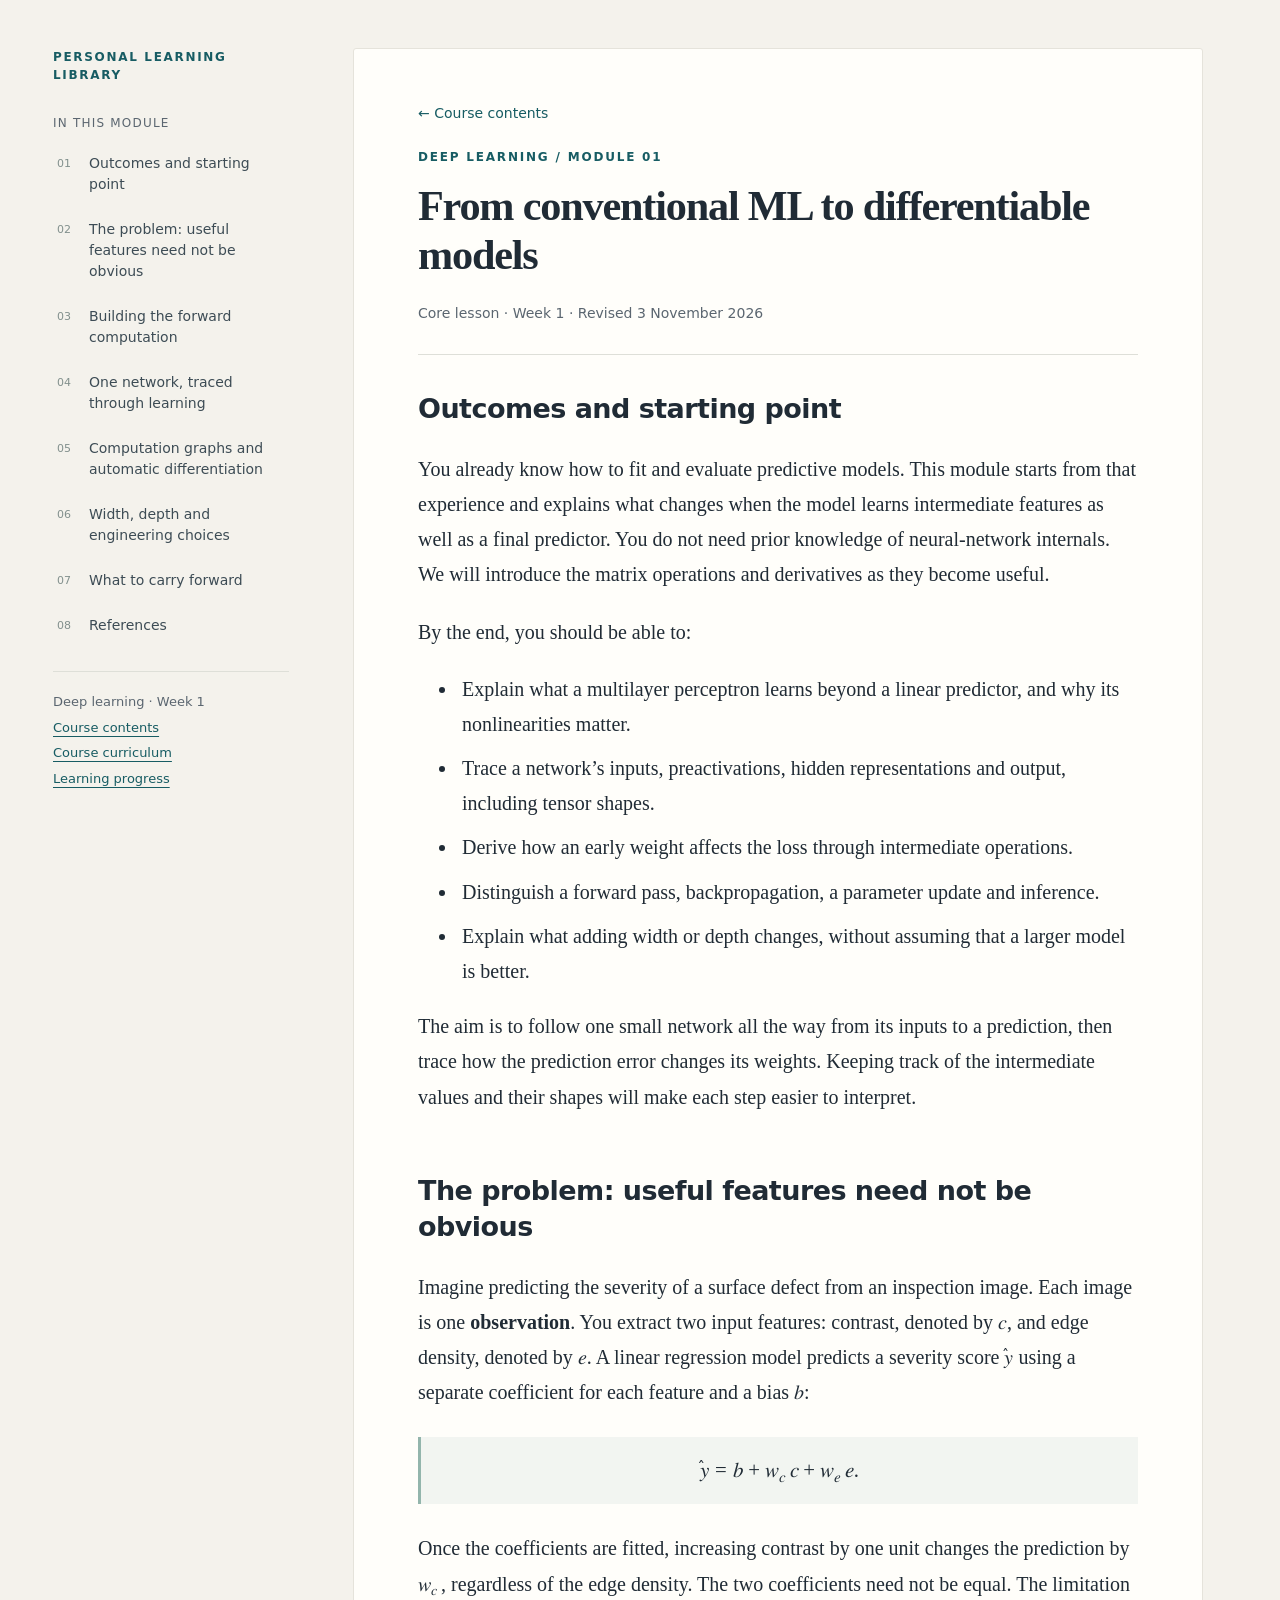
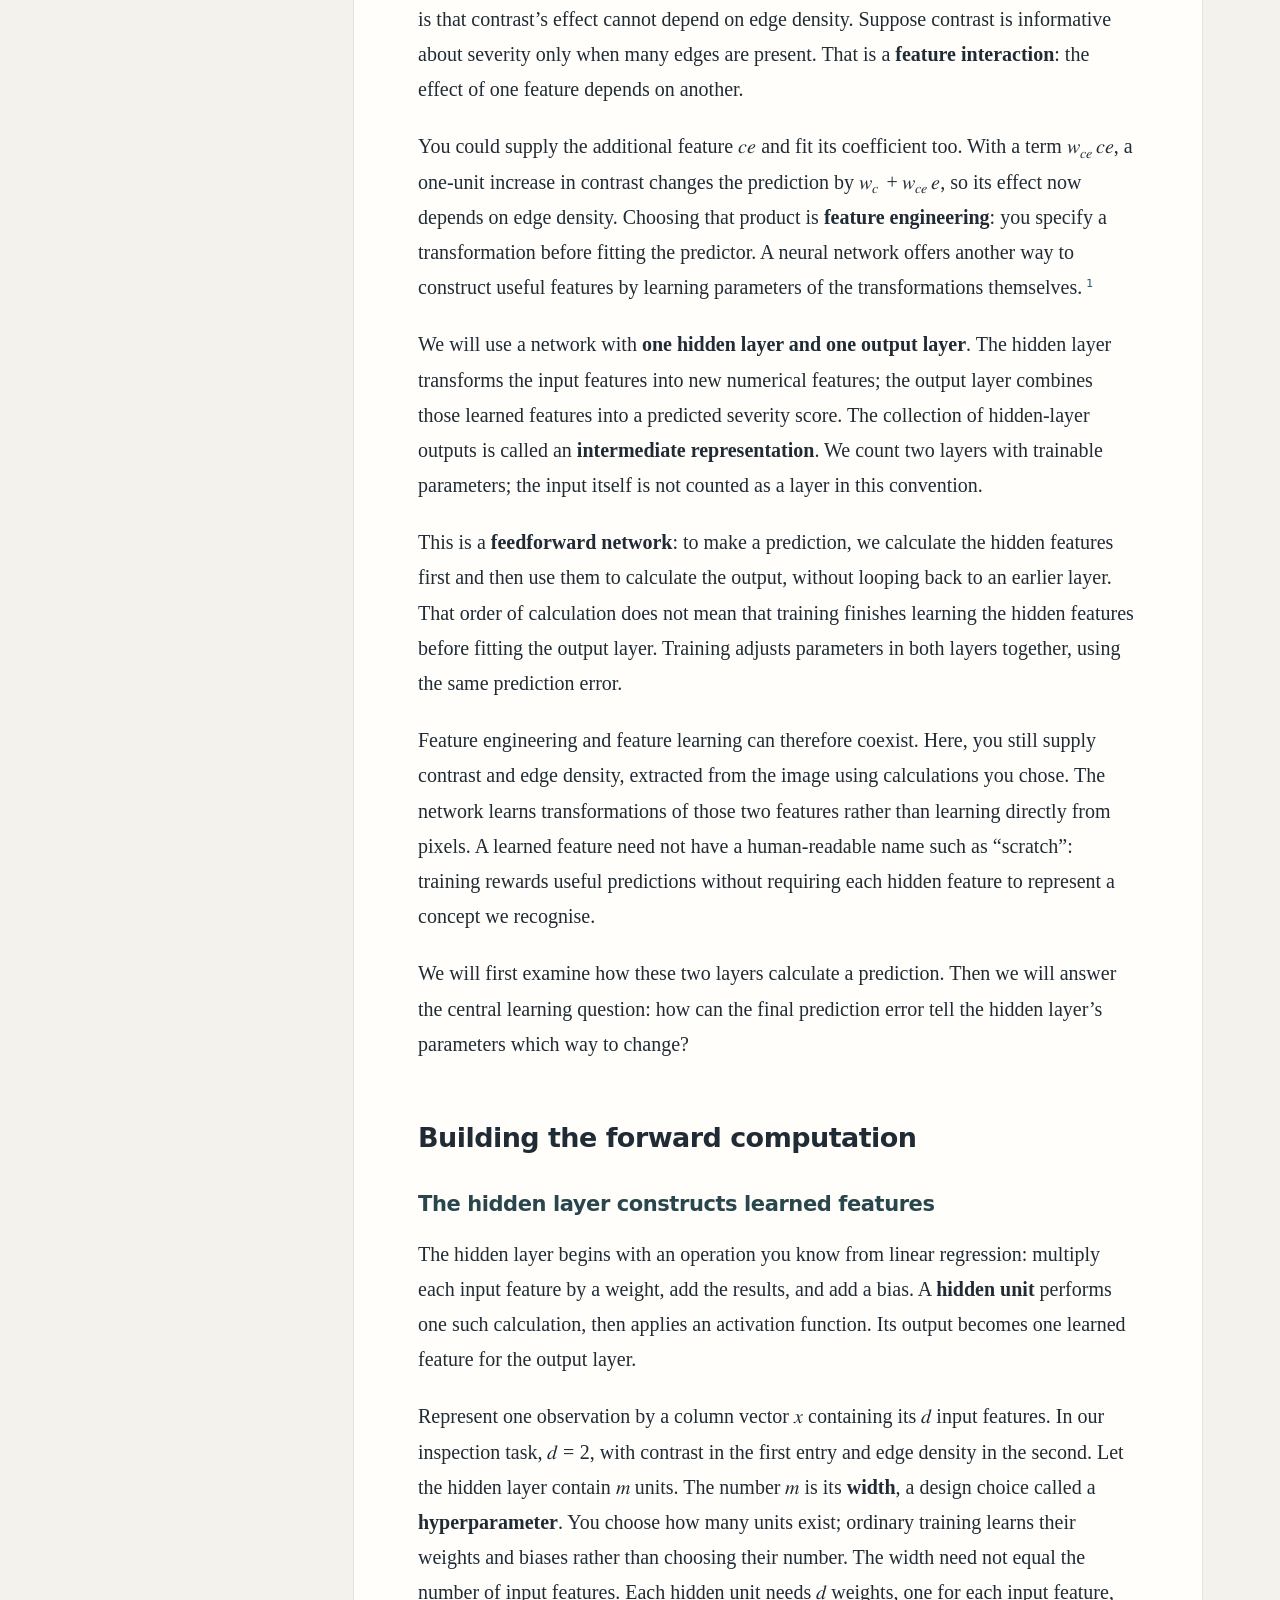
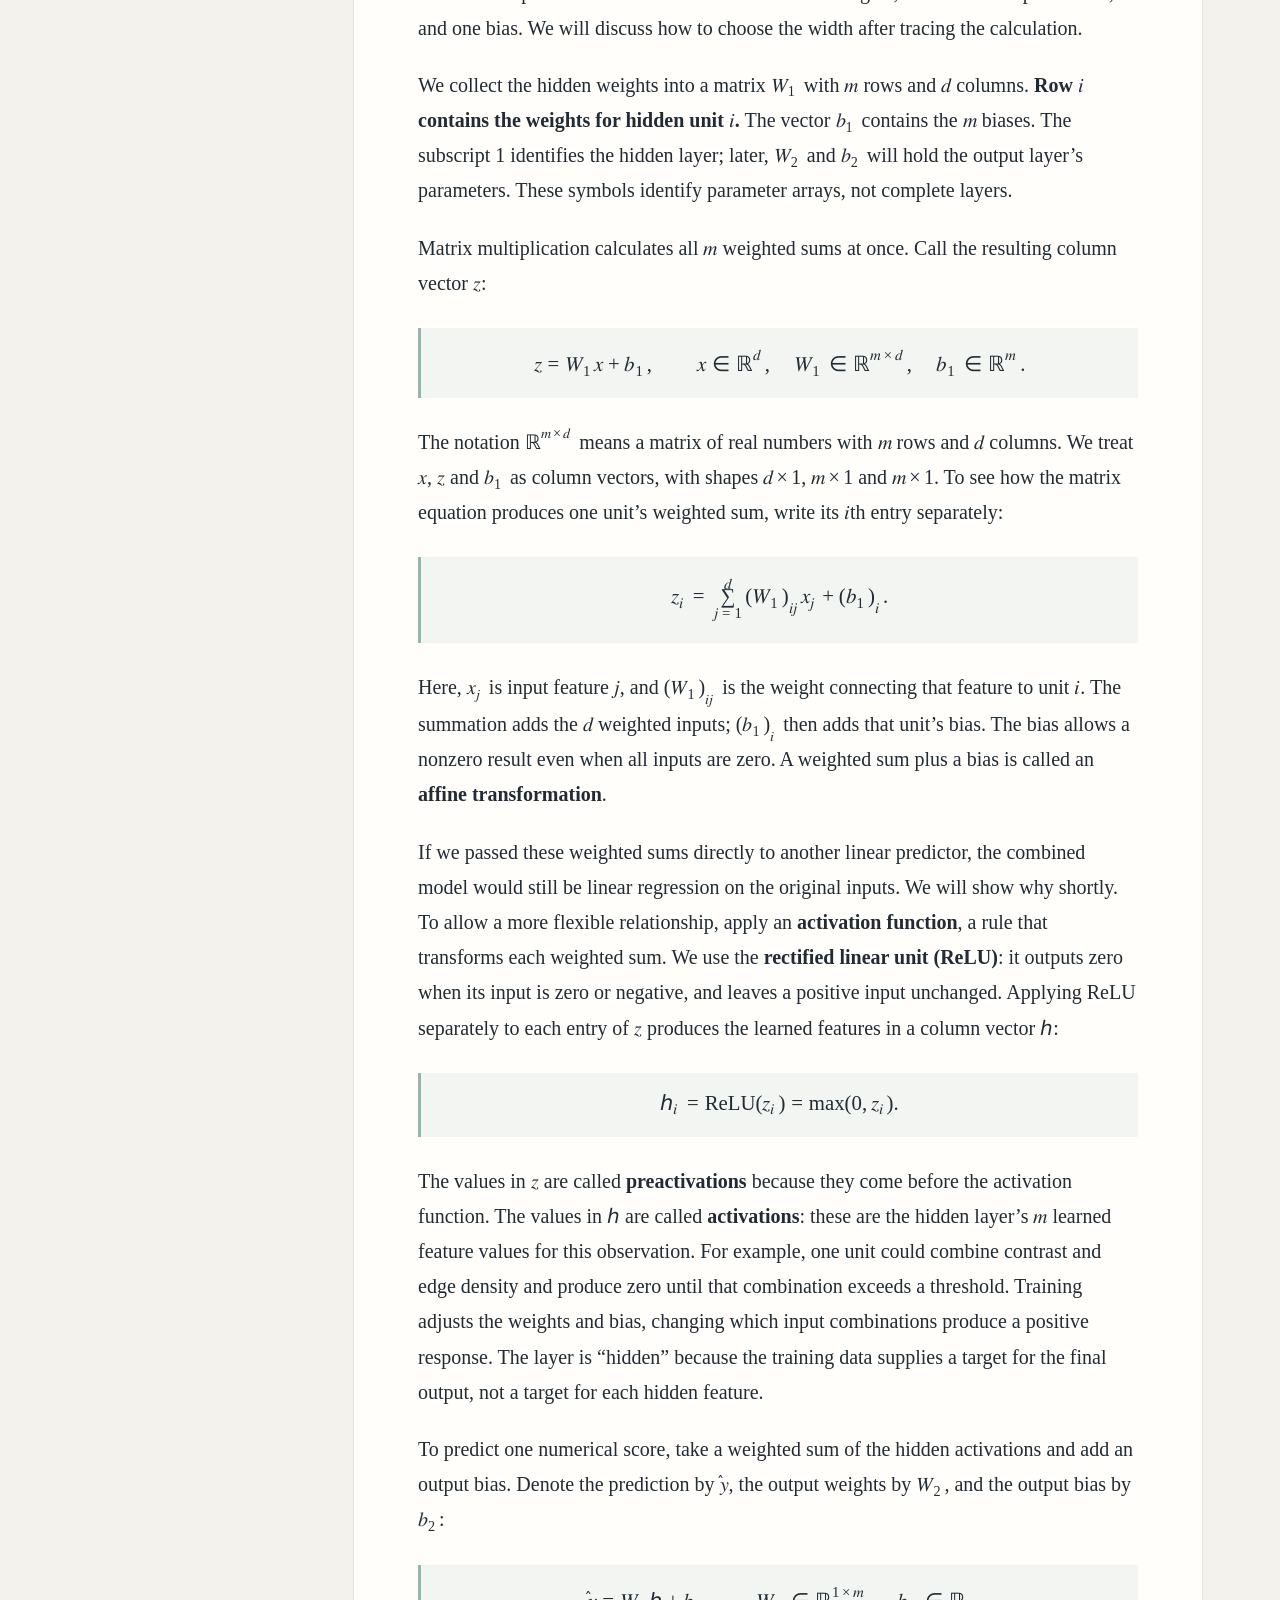
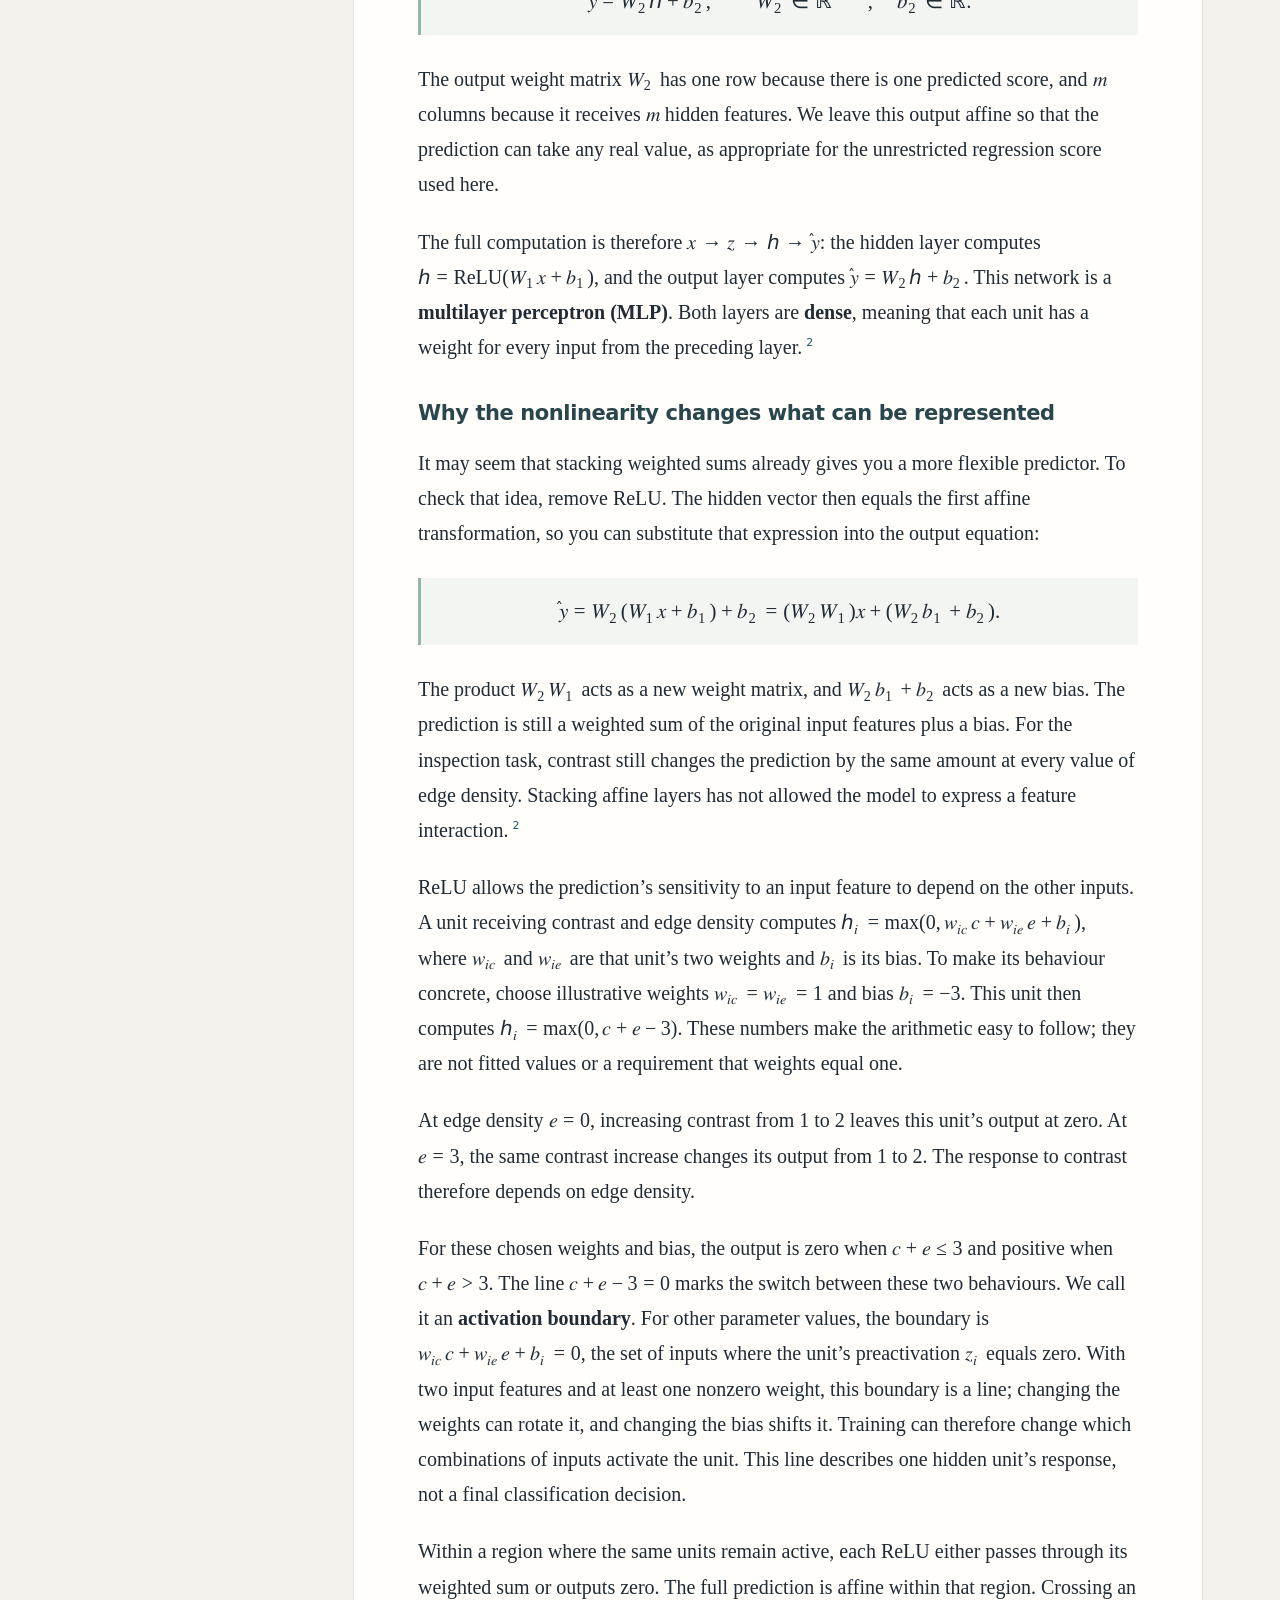
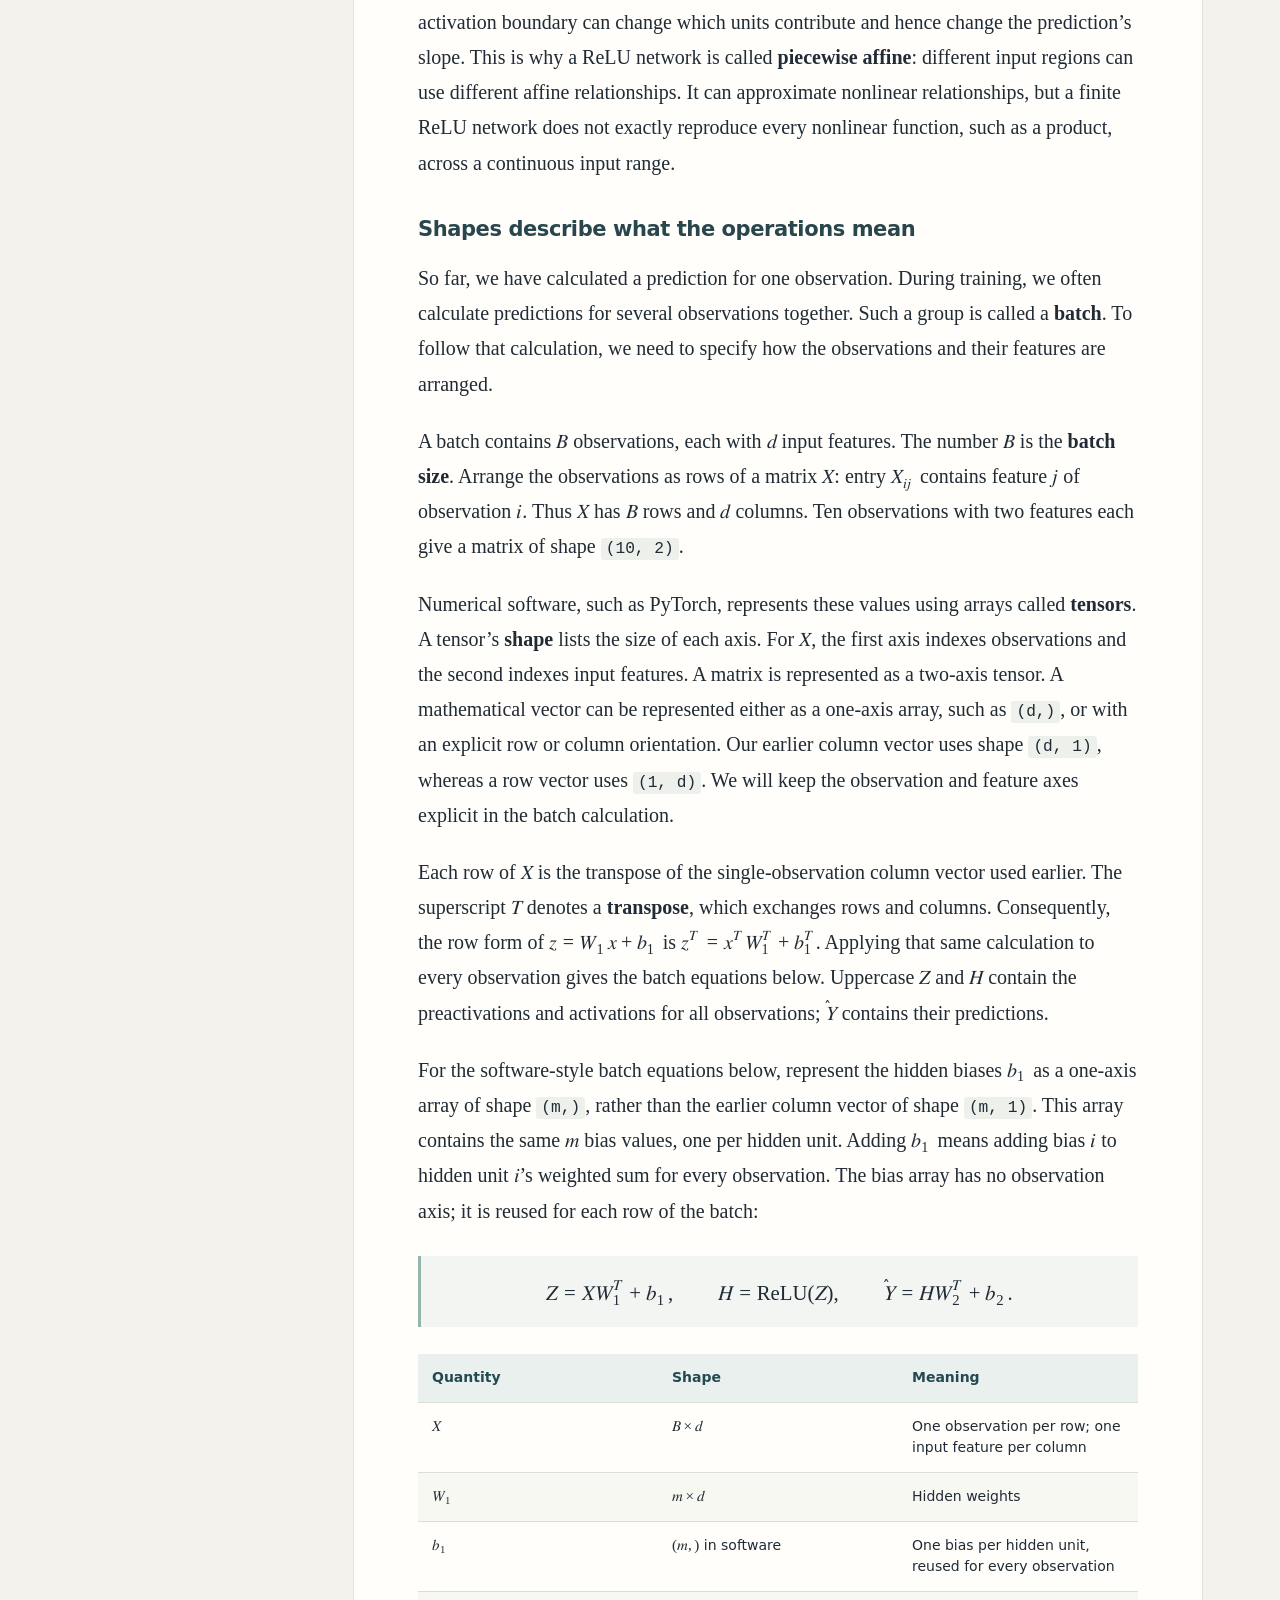
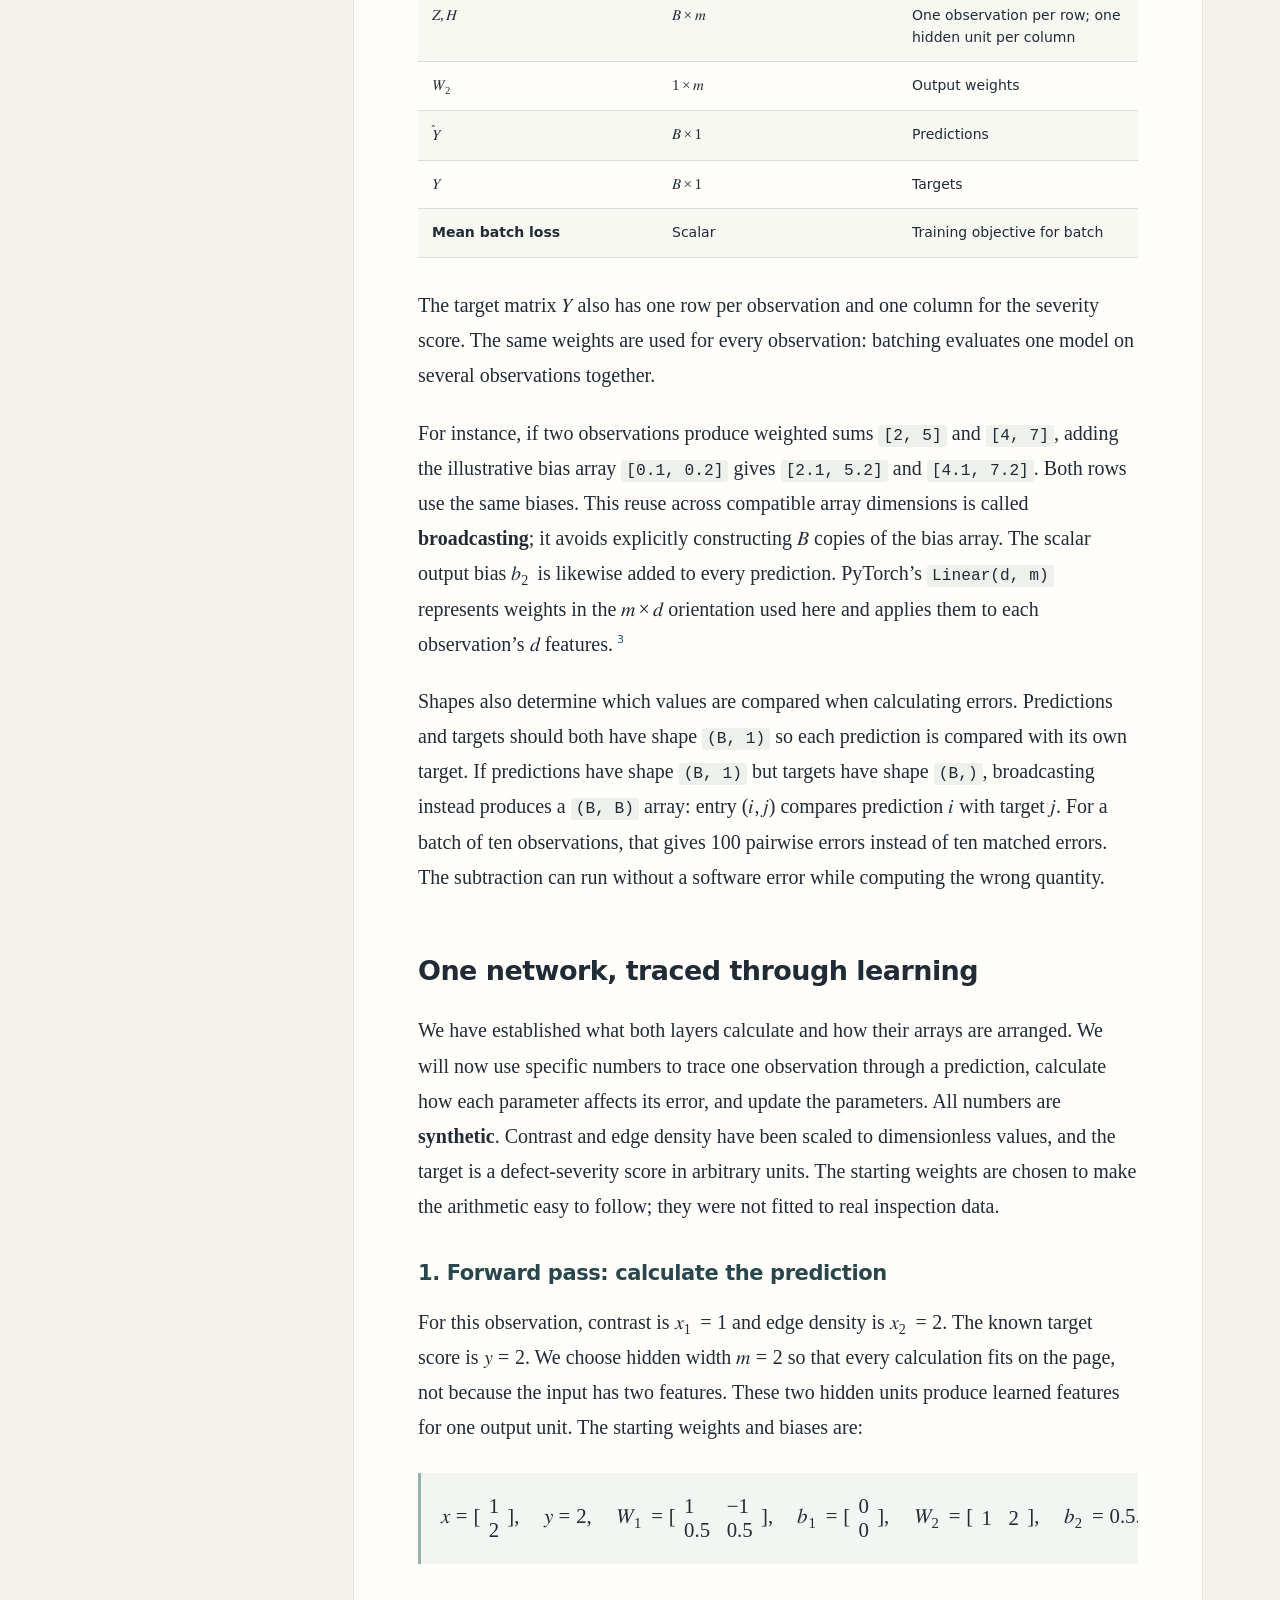
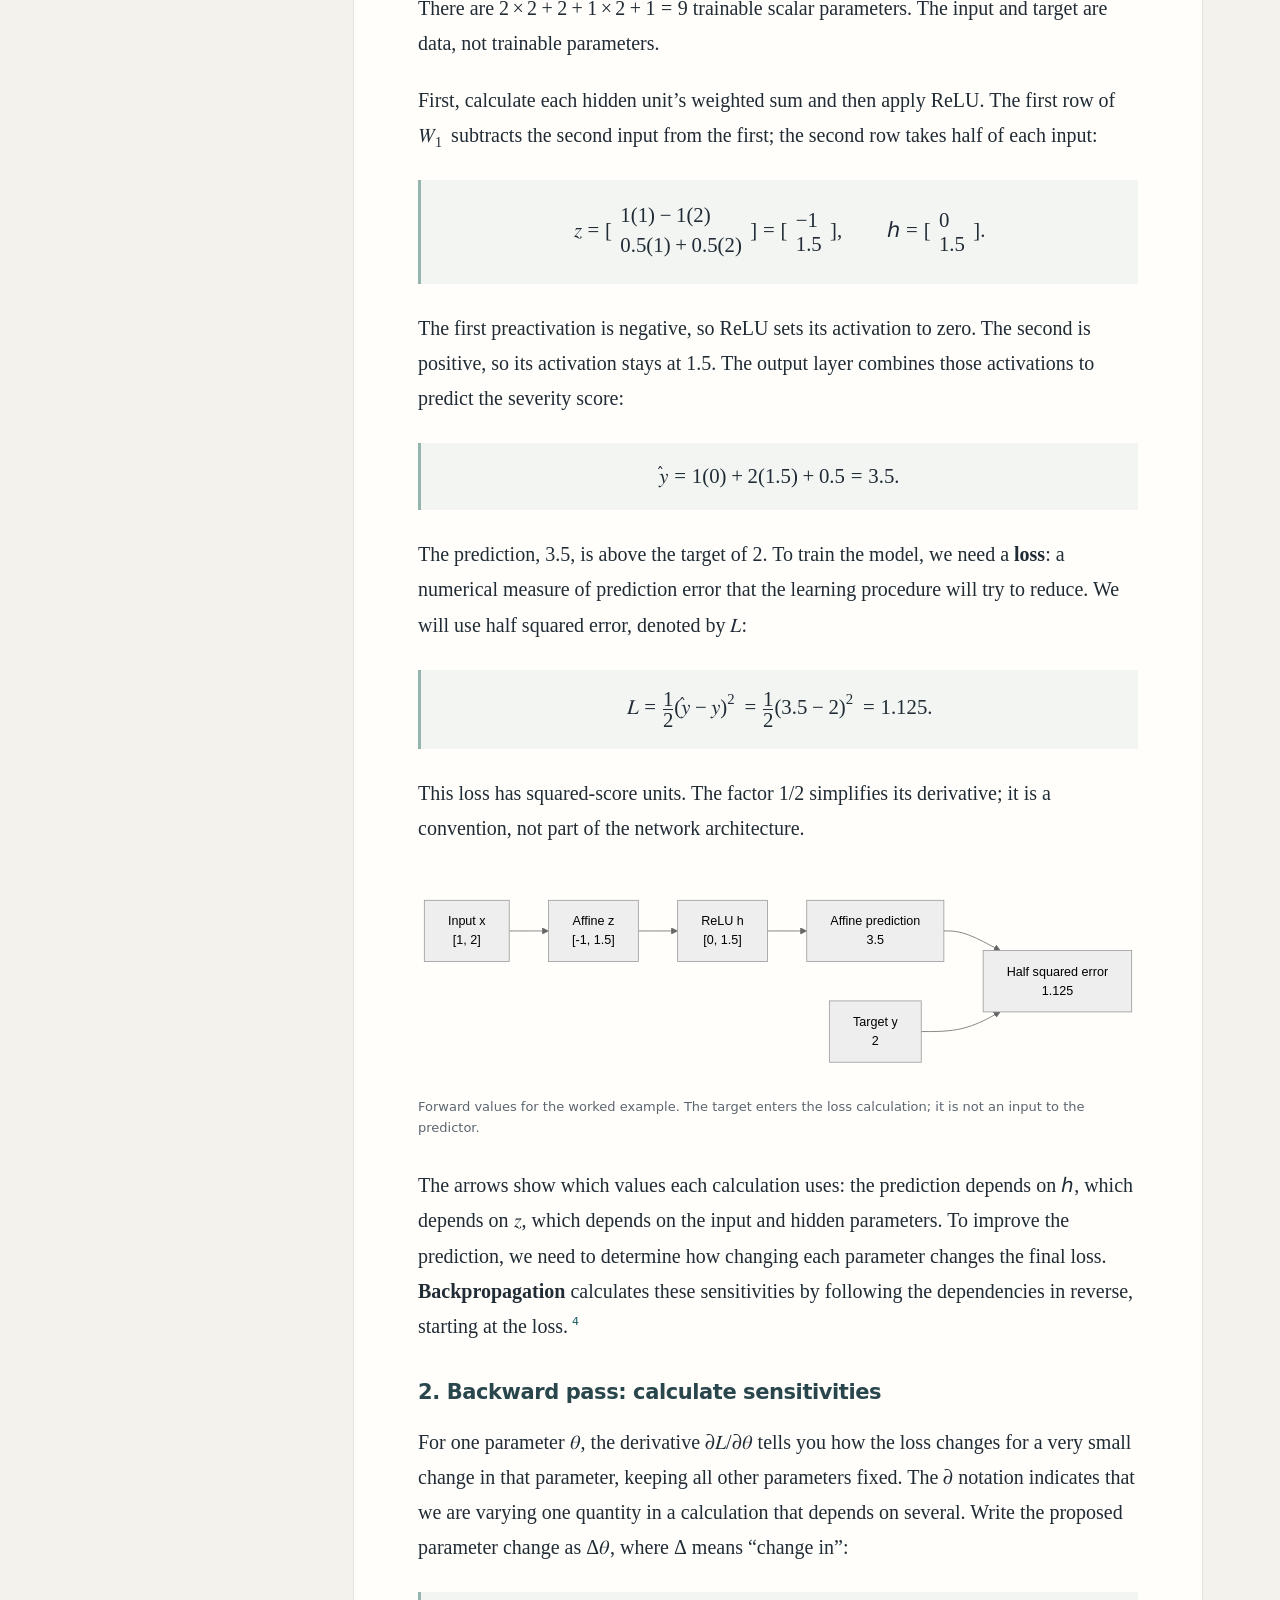
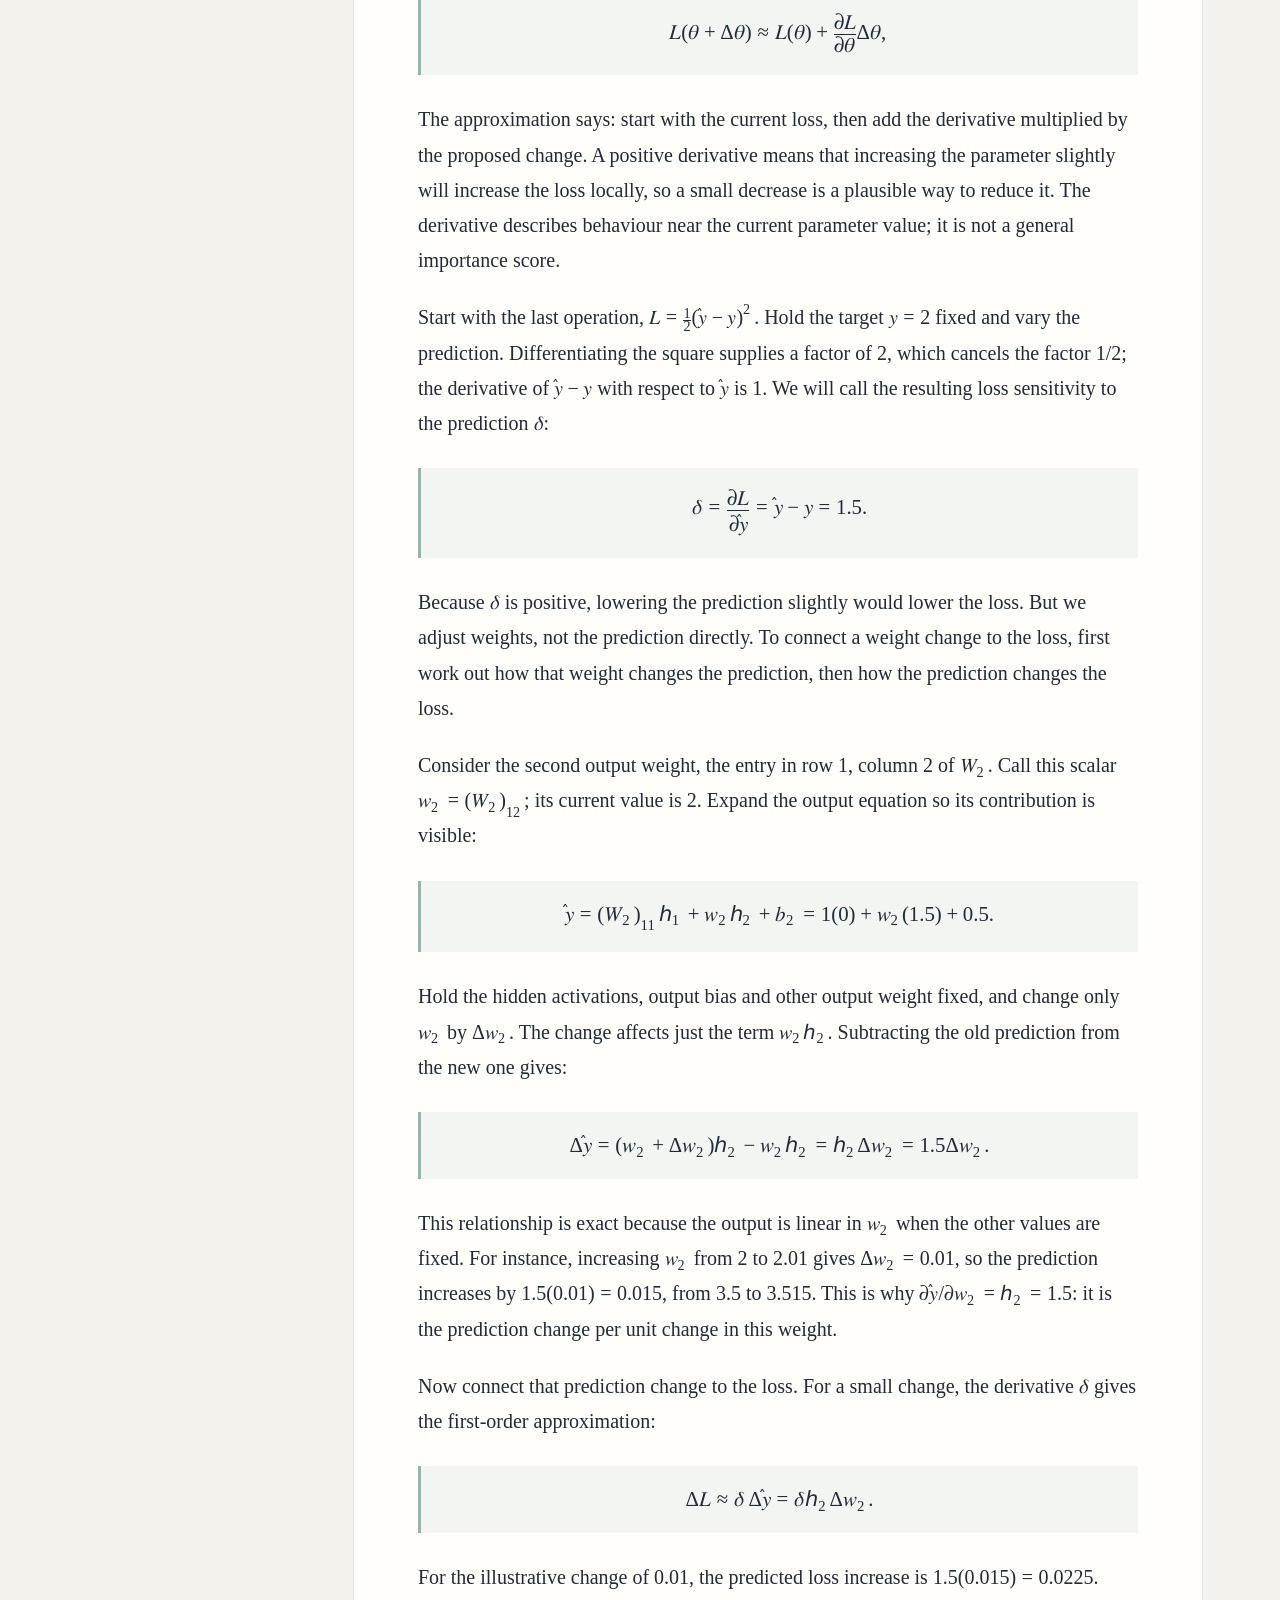
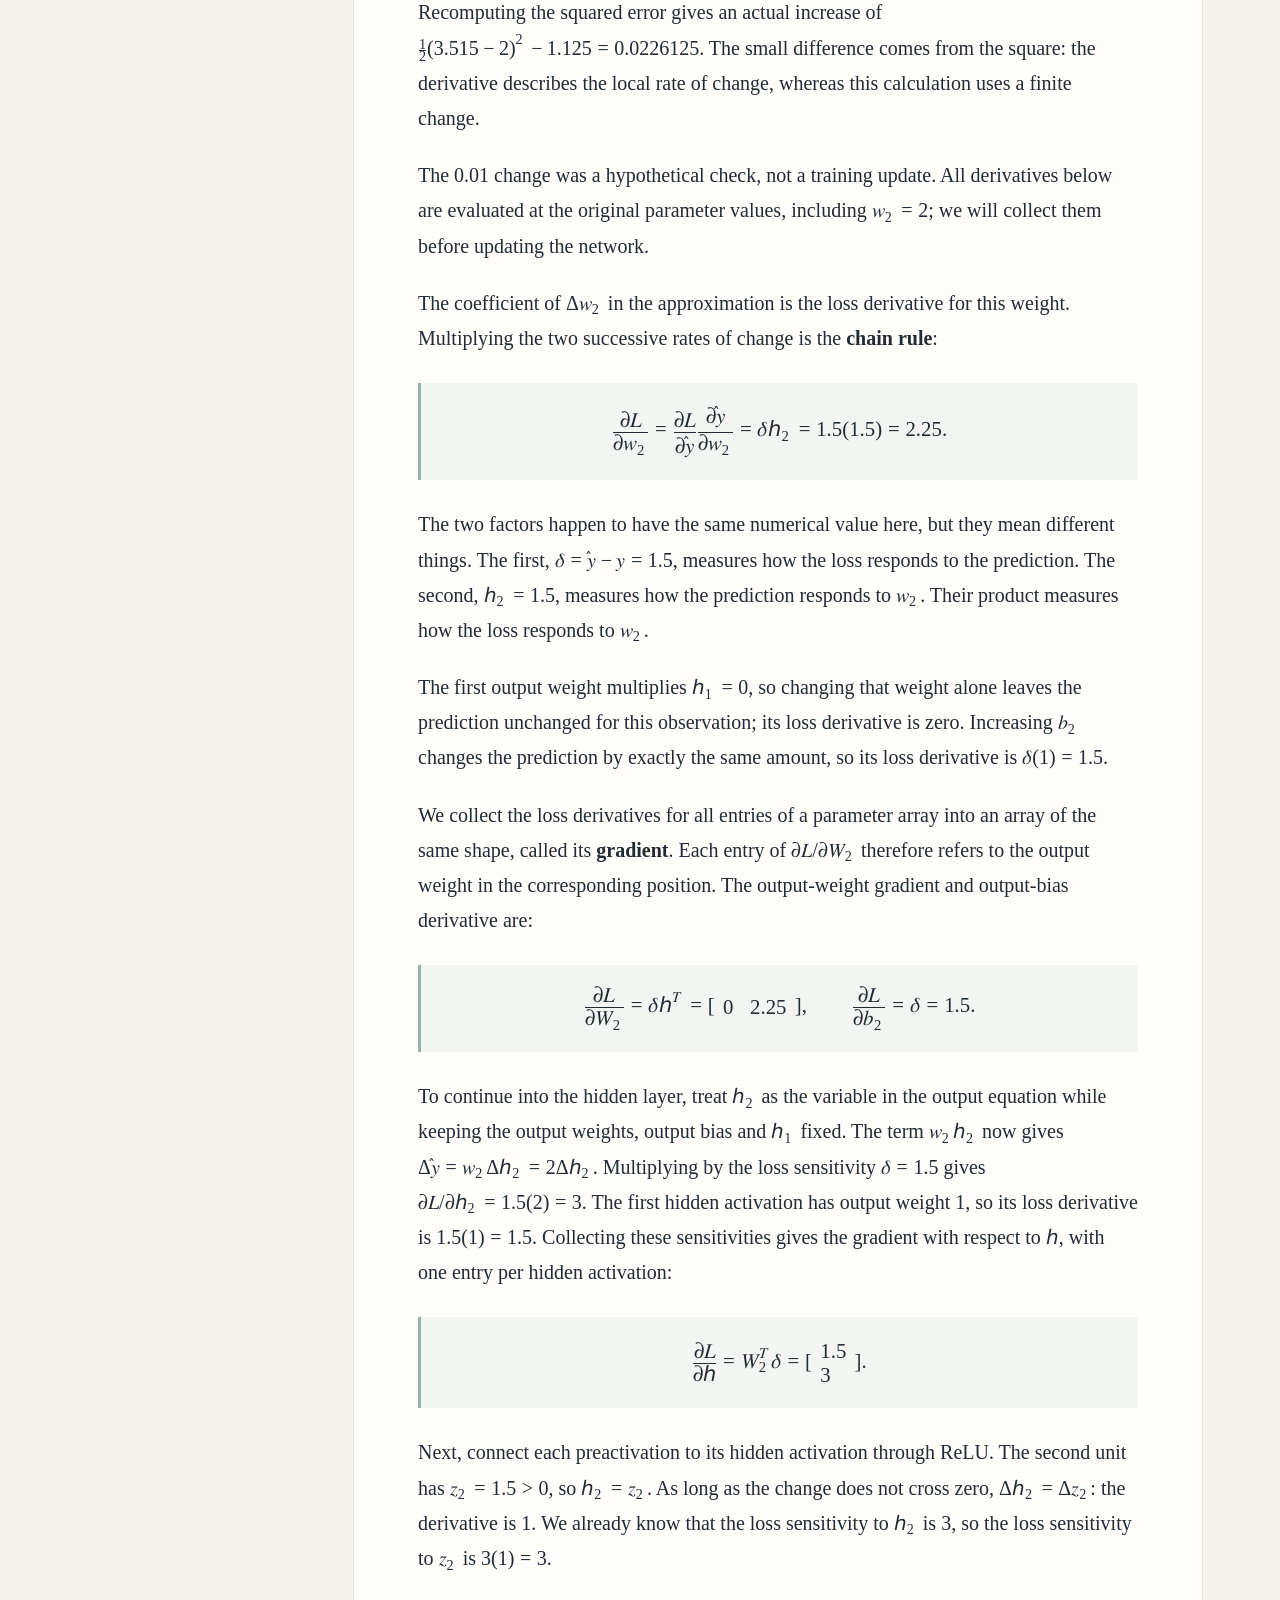
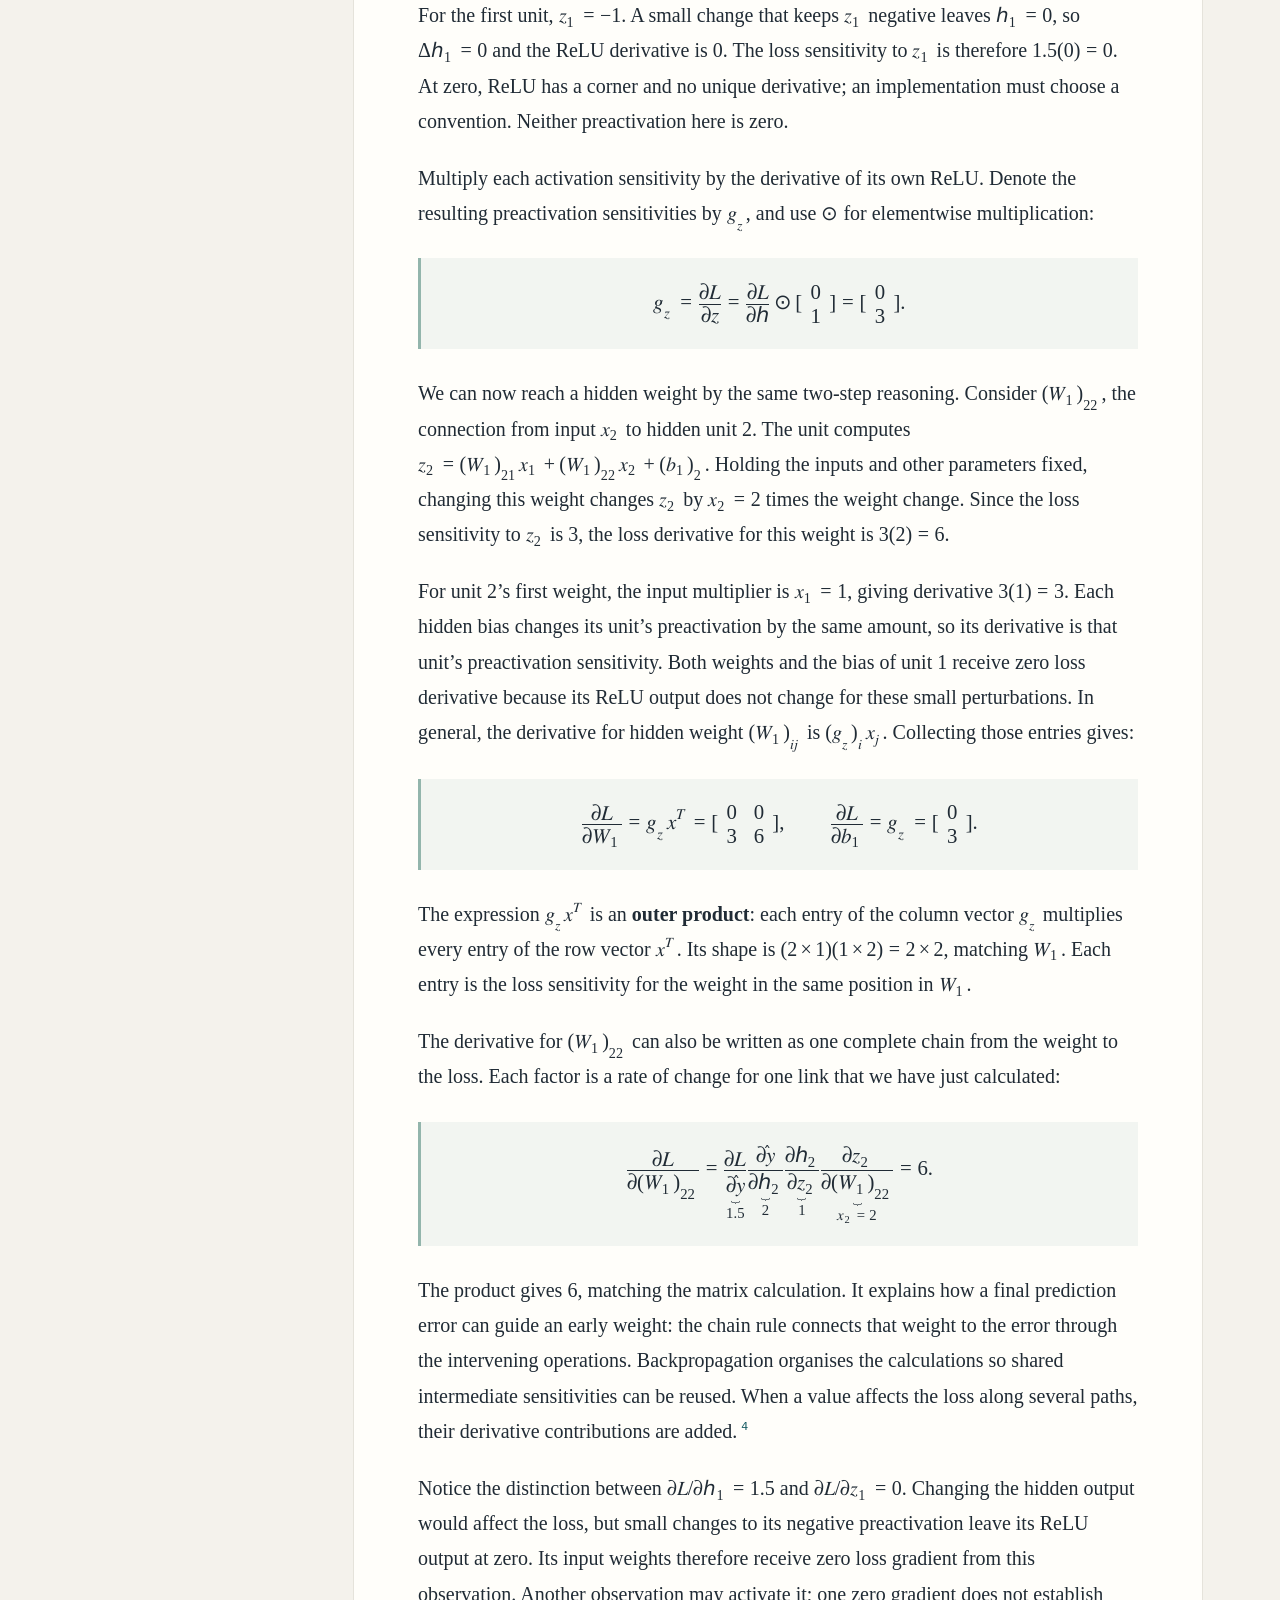
==== commit b2939f74: "Ground backpropagation explanations in applied mathematics" ====
--- a/subjects/deep-learning/lessons/01-from-conventional-ml-to-differentiable-models.html
+++ b/subjects/deep-learning/lessons/01-from-conventional-ml-to-differentiable-models.html
@@ -31,7 +31,7 @@
 .chapter-list{list-style:none;padding:0;margin:0;counter-reset:none}.chapter-list>li{margin:0;padding:25px 0 27px;border-bottom:1px solid var(--line)}.chapter-topline{display:flex;justify-content:space-between;gap:16px;flex-wrap:wrap;font:12px/1.5 system-ui,sans-serif;text-transform:uppercase;letter-spacing:.08em;color:var(--muted);margin-bottom:9px}.chapter-list h3{font-size:22px;margin:0 0 10px;line-height:1.4}.chapter-list h3 a{text-decoration:none}.chapter-list h3 a:hover{text-decoration:underline}.chapter-list p{font-size:18px;line-height:1.65;margin:0}.chapter-status{font:13px/1.5 system-ui,sans-serif;color:var(--muted);margin-top:13px}.chapter-status.available{color:var(--accent);font-weight:650}.elective-list{padding-left:22px;font-size:18px}.elective-list li{margin:13px 0}.elective-list strong{font-family:system-ui,sans-serif;font-size:16px}.start-link{display:inline-block;background:var(--accent);color:#fffefa;padding:10px 18px;border-radius:3px;font:600 14px/1.5 system-ui,sans-serif;text-decoration:none;margin:4px 0 8px}.start-link:hover{background:#11474d}
 @media(max-width:800px){.course-intro{font-size:19px}.chapter-list h3{font-size:21px}}@media print{.start-link{background:none;color:inherit;padding:0}.chapter-list>li{break-inside:avoid}}
 
-</style></head><body><a class="skip" href="#lesson">Skip to lesson</a><div class="layout"><aside><p class="brand">Personal learning library</p><p class="nav-label" id="contents-label">In this module</p><nav aria-labelledby="contents-label"><ol><li><a href="#outcomes">Outcomes and starting point</a></li><li><a href="#motivation">The problem: useful features need not be obvious</a></li><li><a href="#forward-computation">Building the forward computation</a></li><li><a href="#worked-example">One network, traced through learning</a></li><li><a href="#automatic-differentiation">Computation graphs and automatic differentiation</a></li><li><a href="#engineering-choices">Width, depth and engineering choices</a></li><li><a href="#connections">What to carry forward</a></li><li><a href="#references">References</a></li></ol></nav><div class="side-footer">Deep learning · Week 1<a href="../index.html">Course contents</a><a href="../CURRICULUM.md">Course curriculum</a><a href="../PROGRESS.md">Learning progress</a></div></aside><main id="lesson"><header><p class="course-back"><a href="../index.html">← Course contents</a></p><p class="eyebrow">Deep learning / Module 01</p><h1>From conventional ML to differentiable models</h1><p class="meta">Core lesson · Week 1 · Revised 2 November 2026</p></header><article><section aria-labelledby="outcomes"><h2 id="outcomes">Outcomes and starting point</h2>
+</style></head><body><a class="skip" href="#lesson">Skip to lesson</a><div class="layout"><aside><p class="brand">Personal learning library</p><p class="nav-label" id="contents-label">In this module</p><nav aria-labelledby="contents-label"><ol><li><a href="#outcomes">Outcomes and starting point</a></li><li><a href="#motivation">The problem: useful features need not be obvious</a></li><li><a href="#forward-computation">Building the forward computation</a></li><li><a href="#worked-example">One network, traced through learning</a></li><li><a href="#automatic-differentiation">Computation graphs and automatic differentiation</a></li><li><a href="#engineering-choices">Width, depth and engineering choices</a></li><li><a href="#connections">What to carry forward</a></li><li><a href="#references">References</a></li></ol></nav><div class="side-footer">Deep learning · Week 1<a href="../index.html">Course contents</a><a href="../CURRICULUM.md">Course curriculum</a><a href="../PROGRESS.md">Learning progress</a></div></aside><main id="lesson"><header><p class="course-back"><a href="../index.html">← Course contents</a></p><p class="eyebrow">Deep learning / Module 01</p><h1>From conventional ML to differentiable models</h1><p class="meta">Core lesson · Week 1 · Revised 3 November 2026</p></header><article><section aria-labelledby="outcomes"><h2 id="outcomes">Outcomes and starting point</h2>
 <p>You already know how to fit and evaluate predictive models. This
 module starts from that experience and explains what changes when the
 model learns intermediate features as well as a final predictor. You do
@@ -87,7 +87,7 @@
 <strong>feature engineering</strong>: you specify a transformation
 before fitting the predictor. A neural network offers another way to
 construct useful features by learning parameters of the transformations
-themselves.<sup><a aria-label="Reference 1" href="#ref-1">1</a></sup></p>
+themselves.<sup><a href="#ref-1">1</a></sup></p>
 <p>We will use a network with <strong>one hidden layer and one output
 layer</strong>. The hidden layer transforms the input features into new
 numerical features; the output layer combines those learned features
@@ -262,7 +262,7 @@
 This network is a <strong>multilayer perceptron (MLP)</strong>. Both
 layers are <strong>dense</strong>, meaning that each unit has a weight
 for every input from the preceding
-layer.<sup><a aria-label="Reference 2" href="#ref-2">2</a></sup></p>
+layer.<sup><a href="#ref-2">2</a></sup></p>
 <h3 id="why-the-nonlinearity-changes-what-can-be-represented">Why the
 nonlinearity changes what can be represented</h3>
 <p>It may seem that stacking weighted sums already gives you a more
@@ -281,8 +281,7 @@
 original input features plus a bias. For the inspection task, contrast
 still changes the prediction by the same amount at every value of edge
 density. Stacking affine layers has not allowed the model to express a
-feature
-interaction.<sup><a aria-label="Reference 2" href="#ref-2">2</a></sup></p>
+feature interaction.<sup><a href="#ref-2">2</a></sup></p>
 <p>ReLU allows the prediction’s sensitivity to an input feature to
 depend on the other inputs. A unit receiving contrast and edge density
 computes
@@ -410,7 +409,7 @@
 Z=XW_1^T+b_1,\qquad H=\operatorname{ReLU}(Z),\qquad
 \hat Y=HW_2^T+b_2.
 </annotation></semantics></math></div>
-<div aria-label="Lesson table; scroll horizontally if needed" class="table-scroll" role="region" tabindex="0"><table>
+<div aria-label="Lesson table" class="table-scroll" role="region" tabindex="0"><table>
 <colgroup>
 <col style="width: 33%"/>
 <col style="width: 33%"/>
@@ -486,7 +485,7 @@
 <math display="inline" xmlns="http://www.w3.org/1998/Math/MathML"><semantics><mrow><mi>m</mi><mo>×</mo><mi>d</mi></mrow><annotation encoding="application/x-tex">m\times d</annotation></semantics></math>
 orientation used here and applies them to each observation’s
 <math display="inline" xmlns="http://www.w3.org/1998/Math/MathML"><semantics><mi>d</mi><annotation encoding="application/x-tex">d</annotation></semantics></math>
-features.<sup><a aria-label="Reference 3" href="#ref-3">3</a></sup></p>
+features.<sup><a href="#ref-3">3</a></sup></p>
 <p>Shapes also determine which values are compared when calculating
 errors. Predictions and targets should both have shape
 <code>(B, 1)</code> so each prediction is compared with its own target.
@@ -572,7 +571,7 @@
 prediction, we need to determine how changing each parameter changes the
 final loss. <strong>Backpropagation</strong> calculates these
 sensitivities by following the dependencies in reverse, starting at the
-loss.<sup><a aria-label="Reference 4" href="#ref-4">4</a></sup></p>
+loss.<sup><a href="#ref-4">4</a></sup></p>
 <h3 id="backward-pass-calculate-sensitivities">2. Backward pass:
 calculate sensitivities</h3>
 <p>For one parameter
@@ -598,56 +597,167 @@
 locally, so a small decrease is a plausible way to reduce it. The
 derivative describes behaviour near the current parameter value; it is
 not a general importance score.</p>
-<p>Start with the last operation. For half squared error,
-differentiating with respect to the prediction leaves the prediction
-error itself. We will call this output sensitivity
+<p>Start with the last operation,
+<math display="inline" xmlns="http://www.w3.org/1998/Math/MathML"><semantics><mrow><mi>L</mi><mo>=</mo><mstyle displaystyle="false"><mfrac><mn>1</mn><mn>2</mn></mfrac></mstyle><mo form="prefix" stretchy="false">(</mo><mover><mi>y</mi><mo accent="true">̂</mo></mover><mo>−</mo><mi>y</mi><msup><mo form="postfix" stretchy="false">)</mo><mn>2</mn></msup></mrow><annotation encoding="application/x-tex">L=\tfrac12(\hat y-y)^2</annotation></semantics></math>.
+Hold the target
+<math display="inline" xmlns="http://www.w3.org/1998/Math/MathML"><semantics><mrow><mi>y</mi><mo>=</mo><mn>2</mn></mrow><annotation encoding="application/x-tex">y=2</annotation></semantics></math>
+fixed and vary the prediction. Differentiating the square supplies a
+factor of 2, which cancels the factor
+<math display="inline" xmlns="http://www.w3.org/1998/Math/MathML"><semantics><mrow><mn>1</mn><mi>/</mi><mn>2</mn></mrow><annotation encoding="application/x-tex">1/2</annotation></semantics></math>;
+the derivative of
+<math display="inline" xmlns="http://www.w3.org/1998/Math/MathML"><semantics><mrow><mover><mi>y</mi><mo accent="true">̂</mo></mover><mo>−</mo><mi>y</mi></mrow><annotation encoding="application/x-tex">\hat y-y</annotation></semantics></math>
+with respect to
+<math display="inline" xmlns="http://www.w3.org/1998/Math/MathML"><semantics><mover><mi>y</mi><mo accent="true">̂</mo></mover><annotation encoding="application/x-tex">\hat y</annotation></semantics></math>
+is 1. We will call the resulting loss sensitivity to the prediction
 <math display="inline" xmlns="http://www.w3.org/1998/Math/MathML"><semantics><mi>δ</mi><annotation encoding="application/x-tex">\delta</annotation></semantics></math>:</p>
 <div aria-label="Mathematical equation" class="math-display" role="group" tabindex="0"><math display="block" xmlns="http://www.w3.org/1998/Math/MathML"><semantics><mrow><mi>δ</mi><mo>=</mo><mfrac><mrow><mi>∂</mi><mi>L</mi></mrow><mrow><mi>∂</mi><mover><mi>y</mi><mo accent="true">̂</mo></mover></mrow></mfrac><mo>=</mo><mover><mi>y</mi><mo accent="true">̂</mo></mover><mo>−</mo><mi>y</mi><mo>=</mo><mn>1.5</mn><mi>.</mi></mrow><annotation encoding="application/x-tex">
 \delta=\frac{\partial L}{\partial\hat y}=\hat y-y=1.5.
 </annotation></semantics></math></div>
-<p>We will also calculate derivatives with respect to whole arrays of
-weights or intermediate values. We collect these derivatives into an
-array called a <strong>gradient</strong>, with the same shape as the
-original array. For example, each entry of
-<math display="inline" xmlns="http://www.w3.org/1998/Math/MathML"><semantics><mrow><mi>∂</mi><mi>L</mi><mi>/</mi><mi>∂</mi><msub><mi>W</mi><mn>2</mn></msub></mrow><annotation encoding="application/x-tex">\partial L/\partial W_2</annotation></semantics></math>
-is the loss derivative with respect to the corresponding output weight.
-The same convention applies to
-<math display="inline" xmlns="http://www.w3.org/1998/Math/MathML"><semantics><mrow><mi>∂</mi><mi>L</mi><mi>/</mi><mi>∂</mi><mi>h</mi></mrow><annotation encoding="application/x-tex">\partial L/\partial h</annotation></semantics></math>:
-each entry describes sensitivity to one hidden activation.</p>
 <p>Because
 <math display="inline" xmlns="http://www.w3.org/1998/Math/MathML"><semantics><mi>δ</mi><annotation encoding="application/x-tex">\delta</annotation></semantics></math>
-is positive, lowering the prediction slightly would lower the loss. To
-work out how an output weight can do that, use the fact that a weight
-multiplies its hidden activation. A small change in the second output
-weight therefore changes the prediction by 1.5 times that change.
-Multiplying by
+is positive, lowering the prediction slightly would lower the loss. But
+we adjust weights, not the prediction directly. To connect a weight
+change to the loss, first work out how that weight changes the
+prediction, then how the prediction changes the loss.</p>
+<p>Consider the second output weight, the entry in row 1, column 2 of
+<math display="inline" xmlns="http://www.w3.org/1998/Math/MathML"><semantics><msub><mi>W</mi><mn>2</mn></msub><annotation encoding="application/x-tex">W_2</annotation></semantics></math>.
+Call this scalar
+<math display="inline" xmlns="http://www.w3.org/1998/Math/MathML"><semantics><mrow><msub><mi>w</mi><mn>2</mn></msub><mo>=</mo><mo form="prefix" stretchy="false">(</mo><msub><mi>W</mi><mn>2</mn></msub><msub><mo form="postfix" stretchy="false">)</mo><mn>12</mn></msub></mrow><annotation encoding="application/x-tex">w_2=(W_2)_{12}</annotation></semantics></math>;
+its current value is 2. Expand the output equation so its contribution
+is visible:</p>
+<div aria-label="Mathematical equation" class="math-display" role="group" tabindex="0"><math display="block" xmlns="http://www.w3.org/1998/Math/MathML"><semantics><mrow><mover><mi>y</mi><mo accent="true">̂</mo></mover><mo>=</mo><mo form="prefix" stretchy="false">(</mo><msub><mi>W</mi><mn>2</mn></msub><msub><mo form="postfix" stretchy="false">)</mo><mn>11</mn></msub><msub><mi>h</mi><mn>1</mn></msub><mo>+</mo><msub><mi>w</mi><mn>2</mn></msub><msub><mi>h</mi><mn>2</mn></msub><mo>+</mo><msub><mi>b</mi><mn>2</mn></msub><mo>=</mo><mn>1</mn><mo form="prefix" stretchy="false">(</mo><mn>0</mn><mo form="postfix" stretchy="false">)</mo><mo>+</mo><msub><mi>w</mi><mn>2</mn></msub><mo form="prefix" stretchy="false">(</mo><mn>1.5</mn><mo form="postfix" stretchy="false">)</mo><mo>+</mo><mn>0.5</mn><mi>.</mi></mrow><annotation encoding="application/x-tex">
+\hat y=(W_2)_{11}h_1+w_2h_2+b_2
+      =1(0)+w_2(1.5)+0.5.
+</annotation></semantics></math></div>
+<p>Hold the hidden activations, output bias and other output weight
+fixed, and change only
+<math display="inline" xmlns="http://www.w3.org/1998/Math/MathML"><semantics><msub><mi>w</mi><mn>2</mn></msub><annotation encoding="application/x-tex">w_2</annotation></semantics></math>
+by
+<math display="inline" xmlns="http://www.w3.org/1998/Math/MathML"><semantics><mrow><mi mathvariant="normal">Δ</mi><msub><mi>w</mi><mn>2</mn></msub></mrow><annotation encoding="application/x-tex">\Delta w_2</annotation></semantics></math>.
+The change affects just the term
+<math display="inline" xmlns="http://www.w3.org/1998/Math/MathML"><semantics><mrow><msub><mi>w</mi><mn>2</mn></msub><msub><mi>h</mi><mn>2</mn></msub></mrow><annotation encoding="application/x-tex">w_2h_2</annotation></semantics></math>.
+Subtracting the old prediction from the new one gives:</p>
+<div aria-label="Mathematical equation" class="math-display" role="group" tabindex="0"><math display="block" xmlns="http://www.w3.org/1998/Math/MathML"><semantics><mrow><mi mathvariant="normal">Δ</mi><mover><mi>y</mi><mo accent="true">̂</mo></mover><mo>=</mo><mo form="prefix" stretchy="false">(</mo><msub><mi>w</mi><mn>2</mn></msub><mo>+</mo><mi mathvariant="normal">Δ</mi><msub><mi>w</mi><mn>2</mn></msub><mo form="postfix" stretchy="false">)</mo><msub><mi>h</mi><mn>2</mn></msub><mo>−</mo><msub><mi>w</mi><mn>2</mn></msub><msub><mi>h</mi><mn>2</mn></msub><mo>=</mo><msub><mi>h</mi><mn>2</mn></msub><mi mathvariant="normal">Δ</mi><msub><mi>w</mi><mn>2</mn></msub><mo>=</mo><mn>1.5</mn><mi mathvariant="normal">Δ</mi><msub><mi>w</mi><mn>2</mn></msub><mi>.</mi></mrow><annotation encoding="application/x-tex">
+\Delta\hat y=(w_2+\Delta w_2)h_2-w_2h_2
+             =h_2\Delta w_2=1.5\Delta w_2.
+</annotation></semantics></math></div>
+<p>This relationship is exact because the output is linear in
+<math display="inline" xmlns="http://www.w3.org/1998/Math/MathML"><semantics><msub><mi>w</mi><mn>2</mn></msub><annotation encoding="application/x-tex">w_2</annotation></semantics></math>
+when the other values are fixed. For instance, increasing
+<math display="inline" xmlns="http://www.w3.org/1998/Math/MathML"><semantics><msub><mi>w</mi><mn>2</mn></msub><annotation encoding="application/x-tex">w_2</annotation></semantics></math>
+from 2 to 2.01 gives
+<math display="inline" xmlns="http://www.w3.org/1998/Math/MathML"><semantics><mrow><mi mathvariant="normal">Δ</mi><msub><mi>w</mi><mn>2</mn></msub><mo>=</mo><mn>0.01</mn></mrow><annotation encoding="application/x-tex">\Delta w_2=0.01</annotation></semantics></math>,
+so the prediction increases by
+<math display="inline" xmlns="http://www.w3.org/1998/Math/MathML"><semantics><mrow><mn>1.5</mn><mo form="prefix" stretchy="false">(</mo><mn>0.01</mn><mo form="postfix" stretchy="false">)</mo><mo>=</mo><mn>0.015</mn></mrow><annotation encoding="application/x-tex">1.5(0.01)=0.015</annotation></semantics></math>,
+from 3.5 to 3.515. This is why
+<math display="inline" xmlns="http://www.w3.org/1998/Math/MathML"><semantics><mrow><mi>∂</mi><mover><mi>y</mi><mo accent="true">̂</mo></mover><mi>/</mi><mi>∂</mi><msub><mi>w</mi><mn>2</mn></msub><mo>=</mo><msub><mi>h</mi><mn>2</mn></msub><mo>=</mo><mn>1.5</mn></mrow><annotation encoding="application/x-tex">\partial\hat y/\partial w_2=h_2=1.5</annotation></semantics></math>:
+it is the prediction change per unit change in this weight.</p>
+<p>Now connect that prediction change to the loss. For a small change,
+the derivative
 <math display="inline" xmlns="http://www.w3.org/1998/Math/MathML"><semantics><mi>δ</mi><annotation encoding="application/x-tex">\delta</annotation></semantics></math>
-gives a loss sensitivity of 2.25. The first output weight multiplies a
-zero activation, so its sensitivity is zero:</p>
+gives the first-order approximation:</p>
+<div aria-label="Mathematical equation" class="math-display" role="group" tabindex="0"><math display="block" xmlns="http://www.w3.org/1998/Math/MathML"><semantics><mrow><mi mathvariant="normal">Δ</mi><mi>L</mi><mo>≈</mo><mi>δ</mi><mspace width="0.167em"></mspace><mi mathvariant="normal">Δ</mi><mover><mi>y</mi><mo accent="true">̂</mo></mover><mo>=</mo><mi>δ</mi><msub><mi>h</mi><mn>2</mn></msub><mi mathvariant="normal">Δ</mi><msub><mi>w</mi><mn>2</mn></msub><mi>.</mi></mrow><annotation encoding="application/x-tex">
+\Delta L\approx\delta\,\Delta\hat y
+             =\delta h_2\Delta w_2.
+</annotation></semantics></math></div>
+<p>For the illustrative change of 0.01, the predicted loss increase is
+<math display="inline" xmlns="http://www.w3.org/1998/Math/MathML"><semantics><mrow><mn>1.5</mn><mo form="prefix" stretchy="false">(</mo><mn>0.015</mn><mo form="postfix" stretchy="false">)</mo><mo>=</mo><mn>0.0225</mn></mrow><annotation encoding="application/x-tex">1.5(0.015)=0.0225</annotation></semantics></math>.
+Recomputing the squared error gives an actual increase of
+<math display="inline" xmlns="http://www.w3.org/1998/Math/MathML"><semantics><mrow><mstyle displaystyle="false"><mfrac><mn>1</mn><mn>2</mn></mfrac></mstyle><mo form="prefix" stretchy="false">(</mo><mn>3.515</mn><mo>−</mo><mn>2</mn><msup><mo form="postfix" stretchy="false">)</mo><mn>2</mn></msup><mo>−</mo><mn>1.125</mn><mo>=</mo><mn>0.0226125</mn></mrow><annotation encoding="application/x-tex">\tfrac12(3.515-2)^2-1.125=0.0226125</annotation></semantics></math>.
+The small difference comes from the square: the derivative describes the
+local rate of change, whereas this calculation uses a finite change.</p>
+<p>The 0.01 change was a hypothetical check, not a training update. All
+derivatives below are evaluated at the original parameter values,
+including
+<math display="inline" xmlns="http://www.w3.org/1998/Math/MathML"><semantics><mrow><msub><mi>w</mi><mn>2</mn></msub><mo>=</mo><mn>2</mn></mrow><annotation encoding="application/x-tex">w_2=2</annotation></semantics></math>;
+we will collect them before updating the network.</p>
+<p>The coefficient of
+<math display="inline" xmlns="http://www.w3.org/1998/Math/MathML"><semantics><mrow><mi mathvariant="normal">Δ</mi><msub><mi>w</mi><mn>2</mn></msub></mrow><annotation encoding="application/x-tex">\Delta w_2</annotation></semantics></math>
+in the approximation is the loss derivative for this weight. Multiplying
+the two successive rates of change is the <strong>chain
+rule</strong>:</p>
+<div aria-label="Mathematical equation" class="math-display" role="group" tabindex="0"><math display="block" xmlns="http://www.w3.org/1998/Math/MathML"><semantics><mrow><mfrac><mrow><mi>∂</mi><mi>L</mi></mrow><mrow><mi>∂</mi><msub><mi>w</mi><mn>2</mn></msub></mrow></mfrac><mo>=</mo><mfrac><mrow><mi>∂</mi><mi>L</mi></mrow><mrow><mi>∂</mi><mover><mi>y</mi><mo accent="true">̂</mo></mover></mrow></mfrac><mfrac><mrow><mi>∂</mi><mover><mi>y</mi><mo accent="true">̂</mo></mover></mrow><mrow><mi>∂</mi><msub><mi>w</mi><mn>2</mn></msub></mrow></mfrac><mo>=</mo><mi>δ</mi><msub><mi>h</mi><mn>2</mn></msub><mo>=</mo><mn>1.5</mn><mo form="prefix" stretchy="false">(</mo><mn>1.5</mn><mo form="postfix" stretchy="false">)</mo><mo>=</mo><mn>2.25</mn><mi>.</mi></mrow><annotation encoding="application/x-tex">
+\frac{\partial L}{\partial w_2}
+=\frac{\partial L}{\partial\hat y}
+ \frac{\partial\hat y}{\partial w_2}
+=\delta h_2=1.5(1.5)=2.25.
+</annotation></semantics></math></div>
+<p>The two factors happen to have the same numerical value here, but
+they mean different things. The first,
+<math display="inline" xmlns="http://www.w3.org/1998/Math/MathML"><semantics><mrow><mi>δ</mi><mo>=</mo><mover><mi>y</mi><mo accent="true">̂</mo></mover><mo>−</mo><mi>y</mi><mo>=</mo><mn>1.5</mn></mrow><annotation encoding="application/x-tex">\delta=\hat y-y=1.5</annotation></semantics></math>,
+measures how the loss responds to the prediction. The second,
+<math display="inline" xmlns="http://www.w3.org/1998/Math/MathML"><semantics><mrow><msub><mi>h</mi><mn>2</mn></msub><mo>=</mo><mn>1.5</mn></mrow><annotation encoding="application/x-tex">h_2=1.5</annotation></semantics></math>,
+measures how the prediction responds to
+<math display="inline" xmlns="http://www.w3.org/1998/Math/MathML"><semantics><msub><mi>w</mi><mn>2</mn></msub><annotation encoding="application/x-tex">w_2</annotation></semantics></math>.
+Their product measures how the loss responds to
+<math display="inline" xmlns="http://www.w3.org/1998/Math/MathML"><semantics><msub><mi>w</mi><mn>2</mn></msub><annotation encoding="application/x-tex">w_2</annotation></semantics></math>.</p>
+<p>The first output weight multiplies
+<math display="inline" xmlns="http://www.w3.org/1998/Math/MathML"><semantics><mrow><msub><mi>h</mi><mn>1</mn></msub><mo>=</mo><mn>0</mn></mrow><annotation encoding="application/x-tex">h_1=0</annotation></semantics></math>,
+so changing that weight alone leaves the prediction unchanged for this
+observation; its loss derivative is zero. Increasing
+<math display="inline" xmlns="http://www.w3.org/1998/Math/MathML"><semantics><msub><mi>b</mi><mn>2</mn></msub><annotation encoding="application/x-tex">b_2</annotation></semantics></math>
+changes the prediction by exactly the same amount, so its loss
+derivative is
+<math display="inline" xmlns="http://www.w3.org/1998/Math/MathML"><semantics><mrow><mi>δ</mi><mo form="prefix" stretchy="false">(</mo><mn>1</mn><mo form="postfix" stretchy="false">)</mo><mo>=</mo><mn>1.5</mn></mrow><annotation encoding="application/x-tex">\delta(1)=1.5</annotation></semantics></math>.</p>
+<p>We collect the loss derivatives for all entries of a parameter array
+into an array of the same shape, called its <strong>gradient</strong>.
+Each entry of
+<math display="inline" xmlns="http://www.w3.org/1998/Math/MathML"><semantics><mrow><mi>∂</mi><mi>L</mi><mi>/</mi><mi>∂</mi><msub><mi>W</mi><mn>2</mn></msub></mrow><annotation encoding="application/x-tex">\partial L/\partial W_2</annotation></semantics></math>
+therefore refers to the output weight in the corresponding position. The
+output-weight gradient and output-bias derivative are:</p>
 <div aria-label="Mathematical equation" class="math-display" role="group" tabindex="0"><math display="block" xmlns="http://www.w3.org/1998/Math/MathML"><semantics><mrow><mfrac><mrow><mi>∂</mi><mi>L</mi></mrow><mrow><mi>∂</mi><msub><mi>W</mi><mn>2</mn></msub></mrow></mfrac><mo>=</mo><mi>δ</mi><msup><mi>h</mi><mi>T</mi></msup><mo>=</mo><mrow><mo form="prefix" stretchy="true">[</mo><mtable><mtr><mtd columnalign="center" style="text-align: center"><mn>0</mn></mtd><mtd columnalign="center" style="text-align: center"><mn>2.25</mn></mtd></mtr></mtable><mo form="postfix" stretchy="true">]</mo></mrow><mo>,</mo><mspace width="2.0em"></mspace><mfrac><mrow><mi>∂</mi><mi>L</mi></mrow><mrow><mi>∂</mi><msub><mi>b</mi><mn>2</mn></msub></mrow></mfrac><mo>=</mo><mi>δ</mi><mo>=</mo><mn>1.5</mn><mi>.</mi></mrow><annotation encoding="application/x-tex">
 \frac{\partial L}{\partial W_2}=\delta h^T
  =\begin{bmatrix}0&amp;2.25\end{bmatrix},\qquad
 \frac{\partial L}{\partial b_2}=\delta=1.5.
 </annotation></semantics></math></div>
-<p>Changing the output bias changes the prediction by the same amount,
-which is why its derivative is just
-<math display="inline" xmlns="http://www.w3.org/1998/Math/MathML"><semantics><mi>δ</mi><annotation encoding="application/x-tex">\delta</annotation></semantics></math>.
-To continue into the hidden layer, ask how changing each hidden
-activation would change the prediction. Its output weight supplies that
-sensitivity, so multiplying the output weights by
-<math display="inline" xmlns="http://www.w3.org/1998/Math/MathML"><semantics><mi>δ</mi><annotation encoding="application/x-tex">\delta</annotation></semantics></math>
-gives:</p>
+<p>To continue into the hidden layer, treat
+<math display="inline" xmlns="http://www.w3.org/1998/Math/MathML"><semantics><msub><mi>h</mi><mn>2</mn></msub><annotation encoding="application/x-tex">h_2</annotation></semantics></math>
+as the variable in the output equation while keeping the output weights,
+output bias and
+<math display="inline" xmlns="http://www.w3.org/1998/Math/MathML"><semantics><msub><mi>h</mi><mn>1</mn></msub><annotation encoding="application/x-tex">h_1</annotation></semantics></math>
+fixed. The term
+<math display="inline" xmlns="http://www.w3.org/1998/Math/MathML"><semantics><mrow><msub><mi>w</mi><mn>2</mn></msub><msub><mi>h</mi><mn>2</mn></msub></mrow><annotation encoding="application/x-tex">w_2h_2</annotation></semantics></math>
+now gives
+<math display="inline" xmlns="http://www.w3.org/1998/Math/MathML"><semantics><mrow><mi mathvariant="normal">Δ</mi><mover><mi>y</mi><mo accent="true">̂</mo></mover><mo>=</mo><msub><mi>w</mi><mn>2</mn></msub><mi mathvariant="normal">Δ</mi><msub><mi>h</mi><mn>2</mn></msub><mo>=</mo><mn>2</mn><mi mathvariant="normal">Δ</mi><msub><mi>h</mi><mn>2</mn></msub></mrow><annotation encoding="application/x-tex">\Delta\hat y=w_2\Delta h_2=2\Delta h_2</annotation></semantics></math>.
+Multiplying by the loss sensitivity
+<math display="inline" xmlns="http://www.w3.org/1998/Math/MathML"><semantics><mrow><mi>δ</mi><mo>=</mo><mn>1.5</mn></mrow><annotation encoding="application/x-tex">\delta=1.5</annotation></semantics></math>
+gives
+<math display="inline" xmlns="http://www.w3.org/1998/Math/MathML"><semantics><mrow><mi>∂</mi><mi>L</mi><mi>/</mi><mi>∂</mi><msub><mi>h</mi><mn>2</mn></msub><mo>=</mo><mn>1.5</mn><mo form="prefix" stretchy="false">(</mo><mn>2</mn><mo form="postfix" stretchy="false">)</mo><mo>=</mo><mn>3</mn></mrow><annotation encoding="application/x-tex">\partial L/\partial h_2=1.5(2)=3</annotation></semantics></math>.
+The first hidden activation has output weight 1, so its loss derivative
+is
+<math display="inline" xmlns="http://www.w3.org/1998/Math/MathML"><semantics><mrow><mn>1.5</mn><mo form="prefix" stretchy="false">(</mo><mn>1</mn><mo form="postfix" stretchy="false">)</mo><mo>=</mo><mn>1.5</mn></mrow><annotation encoding="application/x-tex">1.5(1)=1.5</annotation></semantics></math>.
+Collecting these sensitivities gives the gradient with respect to
+<math display="inline" xmlns="http://www.w3.org/1998/Math/MathML"><semantics><mi>h</mi><annotation encoding="application/x-tex">h</annotation></semantics></math>,
+with one entry per hidden activation:</p>
 <div aria-label="Mathematical equation" class="math-display" role="group" tabindex="0"><math display="block" xmlns="http://www.w3.org/1998/Math/MathML"><semantics><mrow><mfrac><mrow><mi>∂</mi><mi>L</mi></mrow><mrow><mi>∂</mi><mi>h</mi></mrow></mfrac><mo>=</mo><msubsup><mi>W</mi><mn>2</mn><mi>T</mi></msubsup><mi>δ</mi><mo>=</mo><mrow><mo form="prefix" stretchy="true">[</mo><mtable><mtr><mtd columnalign="center" style="text-align: center"><mn>1.5</mn></mtd></mtr><mtr><mtd columnalign="center" style="text-align: center"><mn>3</mn></mtd></mtr></mtable><mo form="postfix" stretchy="true">]</mo></mrow><mi>.</mi></mrow><annotation encoding="application/x-tex">
 \frac{\partial L}{\partial h}=W_2^T\delta
  =\begin{bmatrix}1.5\\3\end{bmatrix}.
 </annotation></semantics></math></div>
-<p>Next, pass those sensitivities through ReLU. For a negative
-preactivation, a small change leaves the activation at zero, so the
-derivative is
-<math display="inline" xmlns="http://www.w3.org/1998/Math/MathML"><semantics><mn>0</mn><annotation encoding="application/x-tex">0</annotation></semantics></math>.
-For a positive preactivation, ReLU passes the change through unchanged,
-so the derivative is
-<math display="inline" xmlns="http://www.w3.org/1998/Math/MathML"><semantics><mn>1</mn><annotation encoding="application/x-tex">1</annotation></semantics></math>.
+<p>Next, connect each preactivation to its hidden activation through
+ReLU. The second unit has
+<math display="inline" xmlns="http://www.w3.org/1998/Math/MathML"><semantics><mrow><msub><mi>z</mi><mn>2</mn></msub><mo>=</mo><mn>1.5</mn><mo>&gt;</mo><mn>0</mn></mrow><annotation encoding="application/x-tex">z_2=1.5&gt;0</annotation></semantics></math>,
+so
+<math display="inline" xmlns="http://www.w3.org/1998/Math/MathML"><semantics><mrow><msub><mi>h</mi><mn>2</mn></msub><mo>=</mo><msub><mi>z</mi><mn>2</mn></msub></mrow><annotation encoding="application/x-tex">h_2=z_2</annotation></semantics></math>.
+As long as the change does not cross zero,
+<math display="inline" xmlns="http://www.w3.org/1998/Math/MathML"><semantics><mrow><mi mathvariant="normal">Δ</mi><msub><mi>h</mi><mn>2</mn></msub><mo>=</mo><mi mathvariant="normal">Δ</mi><msub><mi>z</mi><mn>2</mn></msub></mrow><annotation encoding="application/x-tex">\Delta h_2=\Delta z_2</annotation></semantics></math>:
+the derivative is 1. We already know that the loss sensitivity to
+<math display="inline" xmlns="http://www.w3.org/1998/Math/MathML"><semantics><msub><mi>h</mi><mn>2</mn></msub><annotation encoding="application/x-tex">h_2</annotation></semantics></math>
+is 3, so the loss sensitivity to
+<math display="inline" xmlns="http://www.w3.org/1998/Math/MathML"><semantics><msub><mi>z</mi><mn>2</mn></msub><annotation encoding="application/x-tex">z_2</annotation></semantics></math>
+is
+<math display="inline" xmlns="http://www.w3.org/1998/Math/MathML"><semantics><mrow><mn>3</mn><mo form="prefix" stretchy="false">(</mo><mn>1</mn><mo form="postfix" stretchy="false">)</mo><mo>=</mo><mn>3</mn></mrow><annotation encoding="application/x-tex">3(1)=3</annotation></semantics></math>.</p>
+<p>For the first unit,
+<math display="inline" xmlns="http://www.w3.org/1998/Math/MathML"><semantics><mrow><msub><mi>z</mi><mn>1</mn></msub><mo>=</mo><mi>−</mi><mn>1</mn></mrow><annotation encoding="application/x-tex">z_1=-1</annotation></semantics></math>.
+A small change that keeps
+<math display="inline" xmlns="http://www.w3.org/1998/Math/MathML"><semantics><msub><mi>z</mi><mn>1</mn></msub><annotation encoding="application/x-tex">z_1</annotation></semantics></math>
+negative leaves
+<math display="inline" xmlns="http://www.w3.org/1998/Math/MathML"><semantics><mrow><msub><mi>h</mi><mn>1</mn></msub><mo>=</mo><mn>0</mn></mrow><annotation encoding="application/x-tex">h_1=0</annotation></semantics></math>,
+so
+<math display="inline" xmlns="http://www.w3.org/1998/Math/MathML"><semantics><mrow><mi mathvariant="normal">Δ</mi><msub><mi>h</mi><mn>1</mn></msub><mo>=</mo><mn>0</mn></mrow><annotation encoding="application/x-tex">\Delta h_1=0</annotation></semantics></math>
+and the ReLU derivative is 0. The loss sensitivity to
+<math display="inline" xmlns="http://www.w3.org/1998/Math/MathML"><semantics><msub><mi>z</mi><mn>1</mn></msub><annotation encoding="application/x-tex">z_1</annotation></semantics></math>
+is therefore
+<math display="inline" xmlns="http://www.w3.org/1998/Math/MathML"><semantics><mrow><mn>1.5</mn><mo form="prefix" stretchy="false">(</mo><mn>0</mn><mo form="postfix" stretchy="false">)</mo><mo>=</mo><mn>0</mn></mrow><annotation encoding="application/x-tex">1.5(0)=0</annotation></semantics></math>.
 At zero, ReLU has a corner and no unique derivative; an implementation
 must choose a convention. Neither preactivation here is zero.</p>
 <p>Multiply each activation sensitivity by the derivative of its own
@@ -662,23 +772,35 @@
    \begin{bmatrix}0\\1\end{bmatrix}
  =\begin{bmatrix}0\\3\end{bmatrix}.
 </annotation></semantics></math></div>
-<p>We can now calculate gradients for the hidden weights. Recall that
-unit
-<math display="inline" xmlns="http://www.w3.org/1998/Math/MathML"><semantics><mi>i</mi><annotation encoding="application/x-tex">i</annotation></semantics></math>
-computes
-<math display="inline" xmlns="http://www.w3.org/1998/Math/MathML"><semantics><mrow><msub><mi>z</mi><mi>i</mi></msub><mo>=</mo><msub><mo>∑</mo><mi>j</mi></msub><mo form="prefix" stretchy="false">(</mo><msub><mi>W</mi><mn>1</mn></msub><msub><mo form="postfix" stretchy="false">)</mo><mrow><mi>i</mi><mi>j</mi></mrow></msub><msub><mi>x</mi><mi>j</mi></msub><mo>+</mo><mo form="prefix" stretchy="false">(</mo><msub><mi>b</mi><mn>1</mn></msub><msub><mo form="postfix" stretchy="false">)</mo><mi>i</mi></msub></mrow><annotation encoding="application/x-tex">z_i=\sum_j(W_1)_{ij}x_j+(b_1)_i</annotation></semantics></math>.
-Increasing weight
+<p>We can now reach a hidden weight by the same two-step reasoning.
+Consider
+<math display="inline" xmlns="http://www.w3.org/1998/Math/MathML"><semantics><mrow><mo form="prefix" stretchy="false">(</mo><msub><mi>W</mi><mn>1</mn></msub><msub><mo form="postfix" stretchy="false">)</mo><mn>22</mn></msub></mrow><annotation encoding="application/x-tex">(W_1)_{22}</annotation></semantics></math>,
+the connection from input
+<math display="inline" xmlns="http://www.w3.org/1998/Math/MathML"><semantics><msub><mi>x</mi><mn>2</mn></msub><annotation encoding="application/x-tex">x_2</annotation></semantics></math>
+to hidden unit 2. The unit computes
+<math display="inline" xmlns="http://www.w3.org/1998/Math/MathML"><semantics><mrow><msub><mi>z</mi><mn>2</mn></msub><mo>=</mo><mo form="prefix" stretchy="false">(</mo><msub><mi>W</mi><mn>1</mn></msub><msub><mo form="postfix" stretchy="false">)</mo><mn>21</mn></msub><msub><mi>x</mi><mn>1</mn></msub><mo>+</mo><mo form="prefix" stretchy="false">(</mo><msub><mi>W</mi><mn>1</mn></msub><msub><mo form="postfix" stretchy="false">)</mo><mn>22</mn></msub><msub><mi>x</mi><mn>2</mn></msub><mo>+</mo><mo form="prefix" stretchy="false">(</mo><msub><mi>b</mi><mn>1</mn></msub><msub><mo form="postfix" stretchy="false">)</mo><mn>2</mn></msub></mrow><annotation encoding="application/x-tex">z_2=(W_1)_{21}x_1+(W_1)_{22}x_2+(b_1)_2</annotation></semantics></math>.
+Holding the inputs and other parameters fixed, changing this weight
+changes
+<math display="inline" xmlns="http://www.w3.org/1998/Math/MathML"><semantics><msub><mi>z</mi><mn>2</mn></msub><annotation encoding="application/x-tex">z_2</annotation></semantics></math>
+by
+<math display="inline" xmlns="http://www.w3.org/1998/Math/MathML"><semantics><mrow><msub><mi>x</mi><mn>2</mn></msub><mo>=</mo><mn>2</mn></mrow><annotation encoding="application/x-tex">x_2=2</annotation></semantics></math>
+times the weight change. Since the loss sensitivity to
+<math display="inline" xmlns="http://www.w3.org/1998/Math/MathML"><semantics><msub><mi>z</mi><mn>2</mn></msub><annotation encoding="application/x-tex">z_2</annotation></semantics></math>
+is 3, the loss derivative for this weight is
+<math display="inline" xmlns="http://www.w3.org/1998/Math/MathML"><semantics><mrow><mn>3</mn><mo form="prefix" stretchy="false">(</mo><mn>2</mn><mo form="postfix" stretchy="false">)</mo><mo>=</mo><mn>6</mn></mrow><annotation encoding="application/x-tex">3(2)=6</annotation></semantics></math>.</p>
+<p>For unit 2’s first weight, the input multiplier is
+<math display="inline" xmlns="http://www.w3.org/1998/Math/MathML"><semantics><mrow><msub><mi>x</mi><mn>1</mn></msub><mo>=</mo><mn>1</mn></mrow><annotation encoding="application/x-tex">x_1=1</annotation></semantics></math>,
+giving derivative
+<math display="inline" xmlns="http://www.w3.org/1998/Math/MathML"><semantics><mrow><mn>3</mn><mo form="prefix" stretchy="false">(</mo><mn>1</mn><mo form="postfix" stretchy="false">)</mo><mo>=</mo><mn>3</mn></mrow><annotation encoding="application/x-tex">3(1)=3</annotation></semantics></math>.
+Each hidden bias changes its unit’s preactivation by the same amount, so
+its derivative is that unit’s preactivation sensitivity. Both weights
+and the bias of unit 1 receive zero loss derivative because its ReLU
+output does not change for these small perturbations. In general, the
+derivative for hidden weight
 <math display="inline" xmlns="http://www.w3.org/1998/Math/MathML"><semantics><mrow><mo form="prefix" stretchy="false">(</mo><msub><mi>W</mi><mn>1</mn></msub><msub><mo form="postfix" stretchy="false">)</mo><mrow><mi>i</mi><mi>j</mi></mrow></msub></mrow><annotation encoding="application/x-tex">(W_1)_{ij}</annotation></semantics></math>
-by a small amount changes
-<math display="inline" xmlns="http://www.w3.org/1998/Math/MathML"><semantics><msub><mi>z</mi><mi>i</mi></msub><annotation encoding="application/x-tex">z_i</annotation></semantics></math>
-by
-<math display="inline" xmlns="http://www.w3.org/1998/Math/MathML"><semantics><msub><mi>x</mi><mi>j</mi></msub><annotation encoding="application/x-tex">x_j</annotation></semantics></math>
-times that amount. Its loss derivative is therefore the input
-<math display="inline" xmlns="http://www.w3.org/1998/Math/MathML"><semantics><msub><mi>x</mi><mi>j</mi></msub><annotation encoding="application/x-tex">x_j</annotation></semantics></math>
-multiplied by the corresponding loss sensitivity
-<math display="inline" xmlns="http://www.w3.org/1998/Math/MathML"><semantics><mrow><mo form="prefix" stretchy="false">(</mo><msub><mi>g</mi><mi>z</mi></msub><msub><mo form="postfix" stretchy="false">)</mo><mi>i</mi></msub></mrow><annotation encoding="application/x-tex">(g_z)_i</annotation></semantics></math>.
-This gives zero for both weights of the inactive first unit, and values
-3 and 6 for the second unit’s two weights:</p>
+is
+<math display="inline" xmlns="http://www.w3.org/1998/Math/MathML"><semantics><mrow><mo form="prefix" stretchy="false">(</mo><msub><mi>g</mi><mi>z</mi></msub><msub><mo form="postfix" stretchy="false">)</mo><mi>i</mi></msub><msub><mi>x</mi><mi>j</mi></msub></mrow><annotation encoding="application/x-tex">(g_z)_i x_j</annotation></semantics></math>.
+Collecting those entries gives:</p>
 <div aria-label="Mathematical equation" class="math-display" role="group" tabindex="0"><math display="block" xmlns="http://www.w3.org/1998/Math/MathML"><semantics><mrow><mfrac><mrow><mi>∂</mi><mi>L</mi></mrow><mrow><mi>∂</mi><msub><mi>W</mi><mn>1</mn></msub></mrow></mfrac><mo>=</mo><msub><mi>g</mi><mi>z</mi></msub><msup><mi>x</mi><mi>T</mi></msup><mo>=</mo><mrow><mo form="prefix" stretchy="true">[</mo><mtable><mtr><mtd columnalign="center" style="text-align: center"><mn>0</mn></mtd><mtd columnalign="center" style="text-align: center"><mn>0</mn></mtd></mtr><mtr><mtd columnalign="center" style="text-align: center"><mn>3</mn></mtd><mtd columnalign="center" style="text-align: center"><mn>6</mn></mtd></mtr></mtable><mo form="postfix" stretchy="true">]</mo></mrow><mo>,</mo><mspace width="2.0em"></mspace><mfrac><mrow><mi>∂</mi><mi>L</mi></mrow><mrow><mi>∂</mi><msub><mi>b</mi><mn>1</mn></msub></mrow></mfrac><mo>=</mo><msub><mi>g</mi><mi>z</mi></msub><mo>=</mo><mrow><mo form="prefix" stretchy="true">[</mo><mtable><mtr><mtd columnalign="center" style="text-align: center"><mn>0</mn></mtd></mtr><mtr><mtd columnalign="center" style="text-align: center"><mn>3</mn></mtd></mtr></mtable><mo form="postfix" stretchy="true">]</mo></mrow><mi>.</mi></mrow><annotation encoding="application/x-tex">
 \frac{\partial L}{\partial W_1}=g_zx^T
  =\begin{bmatrix}0&amp;0\\3&amp;6\end{bmatrix},\qquad
@@ -698,13 +820,11 @@
 Each entry is the loss sensitivity for the weight in the same position
 in
 <math display="inline" xmlns="http://www.w3.org/1998/Math/MathML"><semantics><msub><mi>W</mi><mn>1</mn></msub><annotation encoding="application/x-tex">W_1</annotation></semantics></math>.</p>
-<p>You can also trace one weight without the matrix notation. The
-subscript 22 in
+<p>The derivative for
 <math display="inline" xmlns="http://www.w3.org/1998/Math/MathML"><semantics><mrow><mo form="prefix" stretchy="false">(</mo><msub><mi>W</mi><mn>1</mn></msub><msub><mo form="postfix" stretchy="false">)</mo><mn>22</mn></msub></mrow><annotation encoding="application/x-tex">(W_1)_{22}</annotation></semantics></math>
-means the weight in row 2, column 2: the connection from the second
-input to the second hidden unit. To connect its change to the loss,
-multiply the sensitivities along its path. This is the <strong>chain
-rule</strong> for a composition of functions:</p>
+can also be written as one complete chain from the weight to the loss.
+Each factor is a rate of change for one link that we have just
+calculated:</p>
 <div aria-label="Mathematical equation" class="math-display" role="group" tabindex="0"><math display="block" xmlns="http://www.w3.org/1998/Math/MathML"><semantics><mrow><mfrac><mrow><mi>∂</mi><mi>L</mi></mrow><mrow><mi>∂</mi><mo form="prefix" stretchy="false">(</mo><msub><mi>W</mi><mn>1</mn></msub><msub><mo form="postfix" stretchy="false">)</mo><mn>22</mn></msub></mrow></mfrac><mo>=</mo><munder><munder><mfrac><mrow><mi>∂</mi><mi>L</mi></mrow><mrow><mi>∂</mi><mover><mi>y</mi><mo accent="true">̂</mo></mover></mrow></mfrac><mo accent="true">⏟</mo></munder><mn>1.5</mn></munder><munder><munder><mfrac><mrow><mi>∂</mi><mover><mi>y</mi><mo accent="true">̂</mo></mover></mrow><mrow><mi>∂</mi><msub><mi>h</mi><mn>2</mn></msub></mrow></mfrac><mo accent="true">⏟</mo></munder><mn>2</mn></munder><munder><munder><mfrac><mrow><mi>∂</mi><msub><mi>h</mi><mn>2</mn></msub></mrow><mrow><mi>∂</mi><msub><mi>z</mi><mn>2</mn></msub></mrow></mfrac><mo accent="true">⏟</mo></munder><mn>1</mn></munder><munder><munder><mfrac><mrow><mi>∂</mi><msub><mi>z</mi><mn>2</mn></msub></mrow><mrow><mi>∂</mi><mo form="prefix" stretchy="false">(</mo><msub><mi>W</mi><mn>1</mn></msub><msub><mo form="postfix" stretchy="false">)</mo><mn>22</mn></msub></mrow></mfrac><mo accent="true">⏟</mo></munder><mrow><msub><mi>x</mi><mn>2</mn></msub><mo>=</mo><mn>2</mn></mrow></munder><mo>=</mo><mn>6</mn><mi>.</mi></mrow><annotation encoding="application/x-tex">
 \frac{\partial L}{\partial(W_1)_{22}}
 =\underbrace{\frac{\partial L}{\partial\hat y}}_{1.5}
@@ -719,7 +839,7 @@
 Backpropagation organises the calculations so shared intermediate
 sensitivities can be reused. When a value affects the loss along several
 paths, their derivative contributions are
-added.<sup><a aria-label="Reference 4" href="#ref-4">4</a></sup></p>
+added.<sup><a href="#ref-4">4</a></sup></p>
 <p>Notice the distinction between
 <math display="inline" xmlns="http://www.w3.org/1998/Math/MathML"><semantics><mrow><mi>∂</mi><mi>L</mi><mi>/</mi><mi>∂</mi><msub><mi>h</mi><mn>1</mn></msub><mo>=</mo><mn>1.5</mn></mrow><annotation encoding="application/x-tex">\partial L/\partial h_1=1.5</annotation></semantics></math>
 and
@@ -774,7 +894,7 @@
 derivative describes local behaviour, not the effect of an arbitrarily
 large change. Even a successful training update does not establish that
 predictions will improve on validation
-data.<sup><a aria-label="Reference 5" href="#ref-5">5</a></sup></p>
+data.<sup><a href="#ref-5">5</a></sup></p>
 <p>For the same observation, the learned feature
 <math display="inline" xmlns="http://www.w3.org/1998/Math/MathML"><semantics><msub><mi>h</mi><mn>2</mn></msub><annotation encoding="application/x-tex">h_2</annotation></semantics></math>
 fell from
@@ -799,8 +919,7 @@
 differentiation (AD)</strong>. Backpropagation is the reverse-mode use
 of AD for calculating a loss’s parameter gradients, following the
 dependencies from output toward input. PyTorch provides this through its
-autograd
-system.<sup><a aria-label="Reference 6" href="#ref-6">6</a></sup></p>
+autograd system.<sup><a href="#ref-6">6</a></sup></p>
 <p>AD does not estimate every derivative by repeatedly nudging
 parameters and measuring the loss. It applies derivative rules to the
 operations in the graph. It also does not need to simplify the whole
@@ -828,14 +947,14 @@
 is the gradient calculation. The optimiser’s update is a separate
 operation. The pseudocode clears old gradients because PyTorch
 accumulates parameter gradients unless you clear
-them.<sup><a aria-label="Reference 6" href="#ref-6">6</a></sup></p>
+them.<sup><a href="#ref-6">6</a></sup></p>
 <p>After training, you can use the fitted network to predict scores for
 new inputs. This application is called <strong>inference</strong>. For
 ordinary inference, the parameters stay fixed, and a forward pass can
 run under <code>torch.no_grad()</code> without recording
-gradients.<sup><a aria-label="Reference 6" href="#ref-6">6</a></sup></p>
+gradients.<sup><a href="#ref-6">6</a></sup></p>
 <p>Keep four decisions separate:</p>
-<div aria-label="Lesson table; scroll horizontally if needed" class="table-scroll" role="region" tabindex="0"><table>
+<div aria-label="Lesson table" class="table-scroll" role="region" tabindex="0"><table>
 <colgroup>
 <col style="width: 33%"/>
 <col style="width: 33%"/>
@@ -899,7 +1018,7 @@
 unit needs; it does not determine how many learned features will be
 useful. Width is selected as a hyperparameter rather than calculated
 from a universal input-size
-formula.<sup><a aria-label="Reference 2" href="#ref-2">2</a></sup></p>
+formula.<sup><a href="#ref-2">2</a></sup></p>
 <p>For a small tabular MLP, a practical starting comparison is one
 hidden layer with a few widely spaced widths. For example,
 <math display="inline" xmlns="http://www.w3.org/1998/Math/MathML"><semantics><mrow><mi>m</mi><mo>=</mo><mn>4</mn><mo>,</mo><mn>8</mn><mo>,</mo><mn>16</mn><mo>,</mo><mn>32</mn><mo>,</mo><mn>64</mn></mrow><annotation encoding="application/x-tex">m=4,8,16,32,64</annotation></semantics></math>
@@ -910,7 +1029,7 @@
 several random initialisations so one fortunate run does not decide the
 choice. If validation performance is effectively tied, the smaller
 network may be preferable for its lower compute and memory
-cost.<sup><a aria-label="Reference 7" href="#ref-7">7</a></sup></p>
+cost.<sup><a href="#ref-7">7</a></sup></p>
 <p>Interpret the training and validation results together. If increasing
 width improves both, the model may benefit from more capacity. If
 training error falls while validation error rises, the extra flexibility
@@ -921,14 +1040,14 @@
 problems. A wider network is not guaranteed to generalise worse or
 better; width must be evaluated with the training procedure and
 available
-data.<sup><a aria-label="Reference 2" href="#ref-2">2</a></sup><sup><a aria-label="Reference 7" href="#ref-7">7</a></sup></p>
+data.<sup><a href="#ref-2">2</a></sup><sup><a href="#ref-7">7</a></sup></p>
 <p>Increasing <strong>depth</strong> adds successive learned
 transformations. An extra nonlinear hidden layer receives the features
 formed by the previous layer, so it can build combinations of those
 features rather than working directly from the original inputs. Depth
 conventions differ: our network has one hidden layer and two affine
 layers. State what you are counting when comparing
-designs.<sup><a aria-label="Reference 2" href="#ref-2">2</a></sup></p>
+designs.<sup><a href="#ref-2">2</a></sup></p>
 <p>Width and depth therefore offer different ways to represent a
 function. Neither guarantees a better fitted model. A useful design must
 also be trainable with the available data and resources, and its
@@ -956,7 +1075,7 @@
 network’s separate weight for every pixel position may be a poor fit.
 The following choices are starting judgements to test, not claims that
 one method will win:</p>
-<div aria-label="Lesson table; scroll horizontally if needed" class="table-scroll" role="region" tabindex="0"><table>
+<div aria-label="Lesson table" class="table-scroll" role="region" tabindex="0"><table>
 <colgroup>
 <col style="width: 33%"/>
 <col style="width: 33%"/>
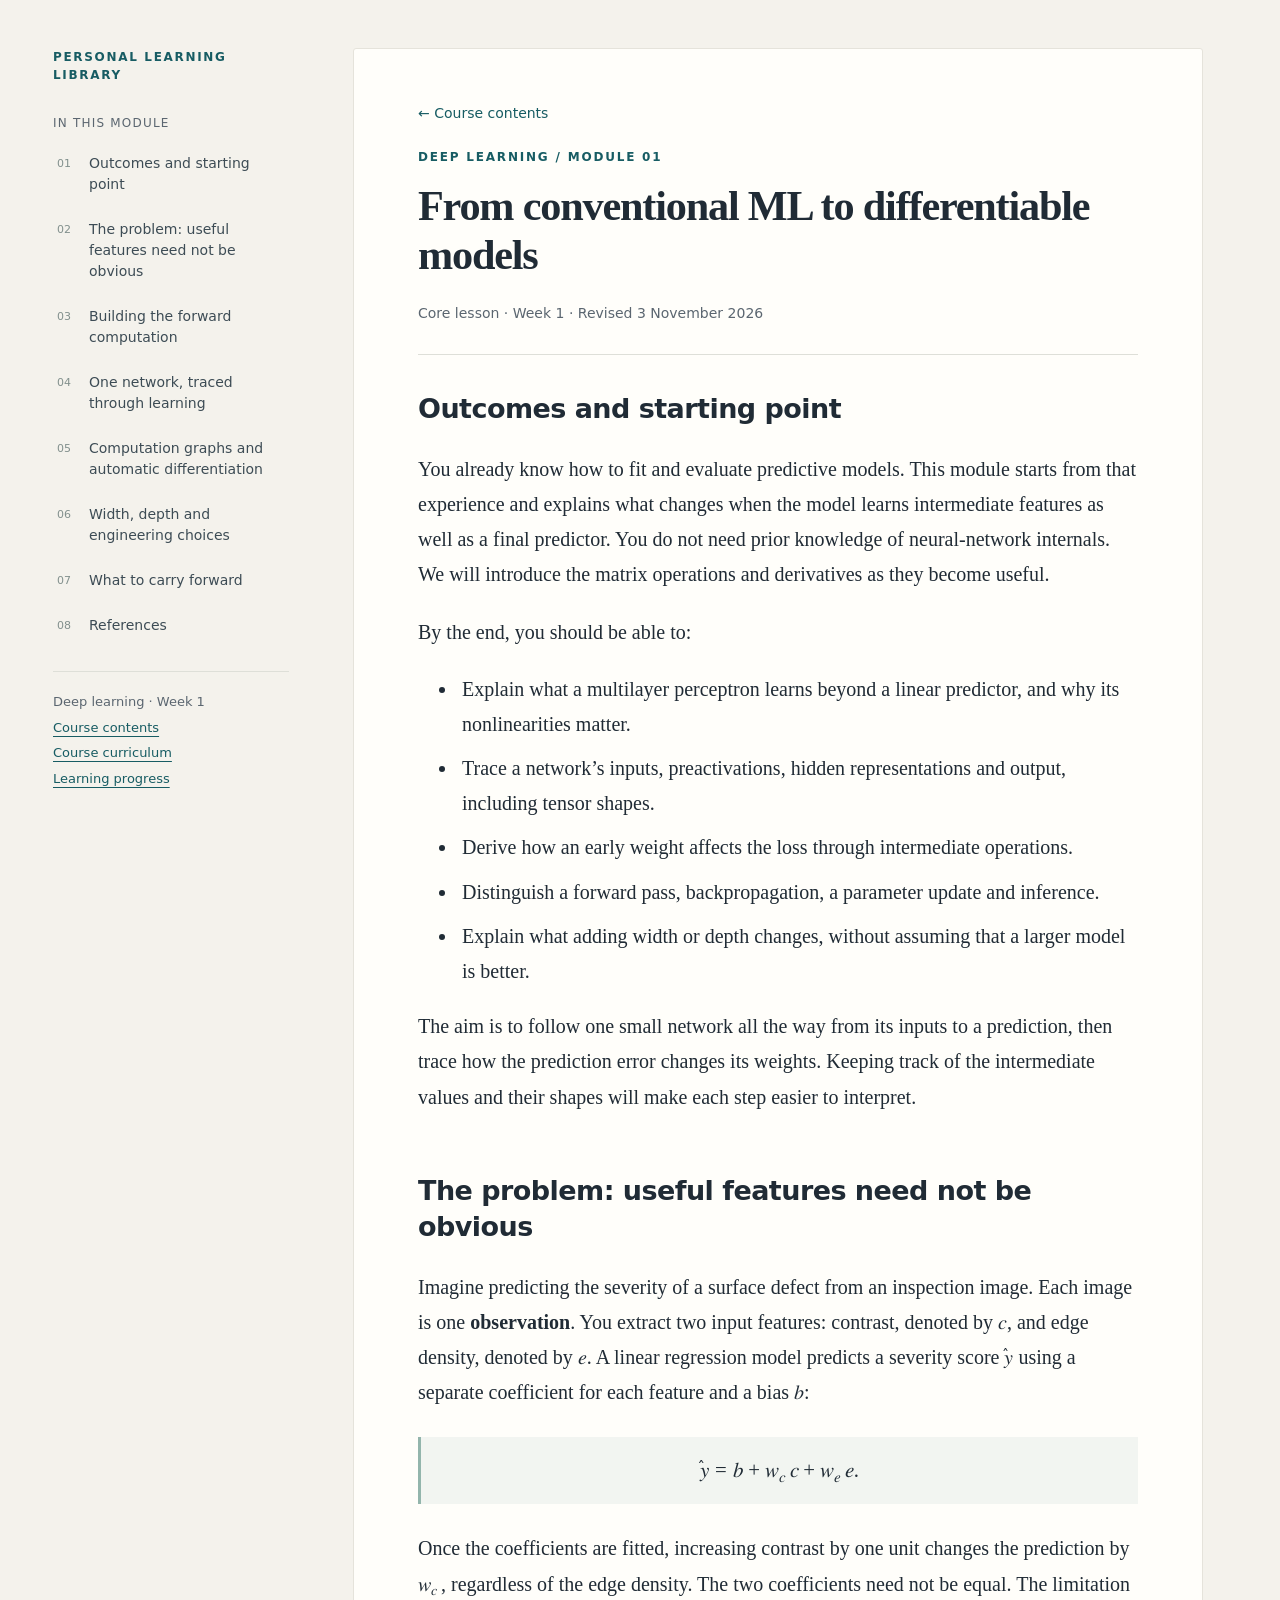
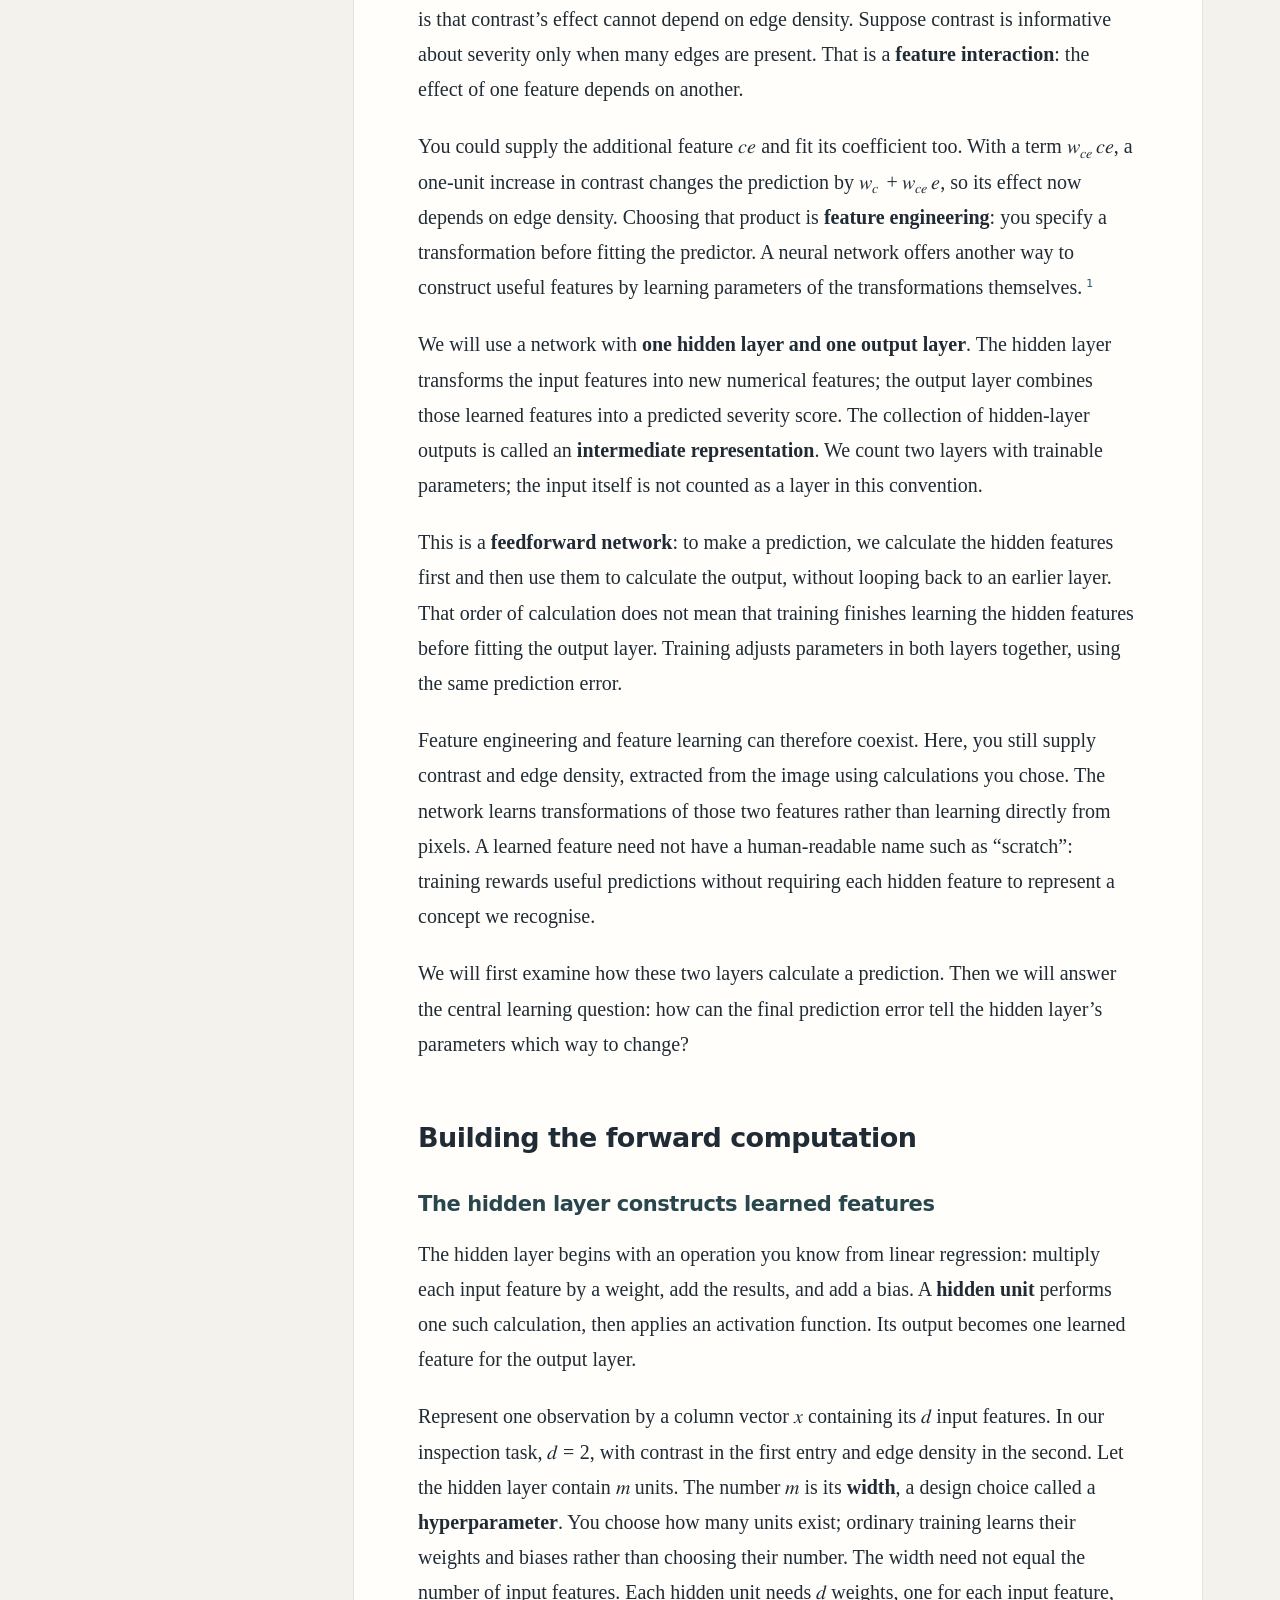
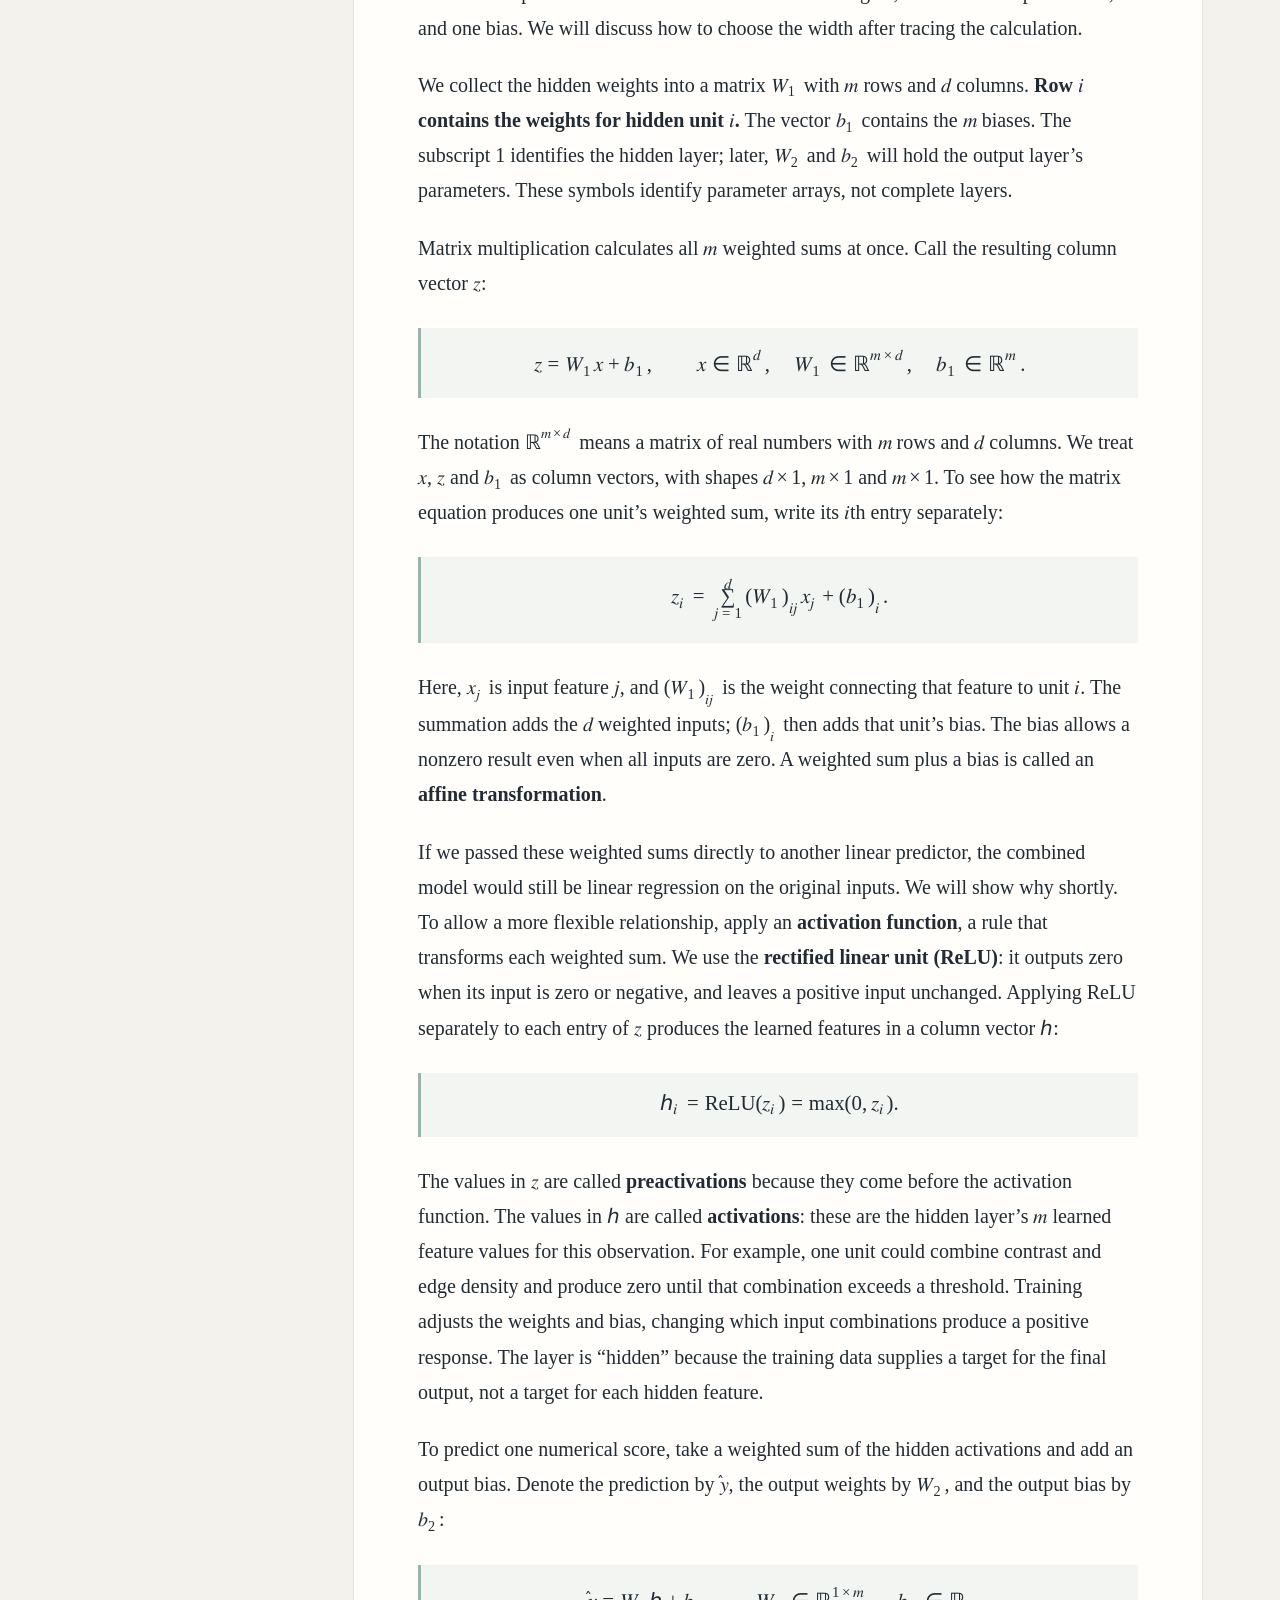
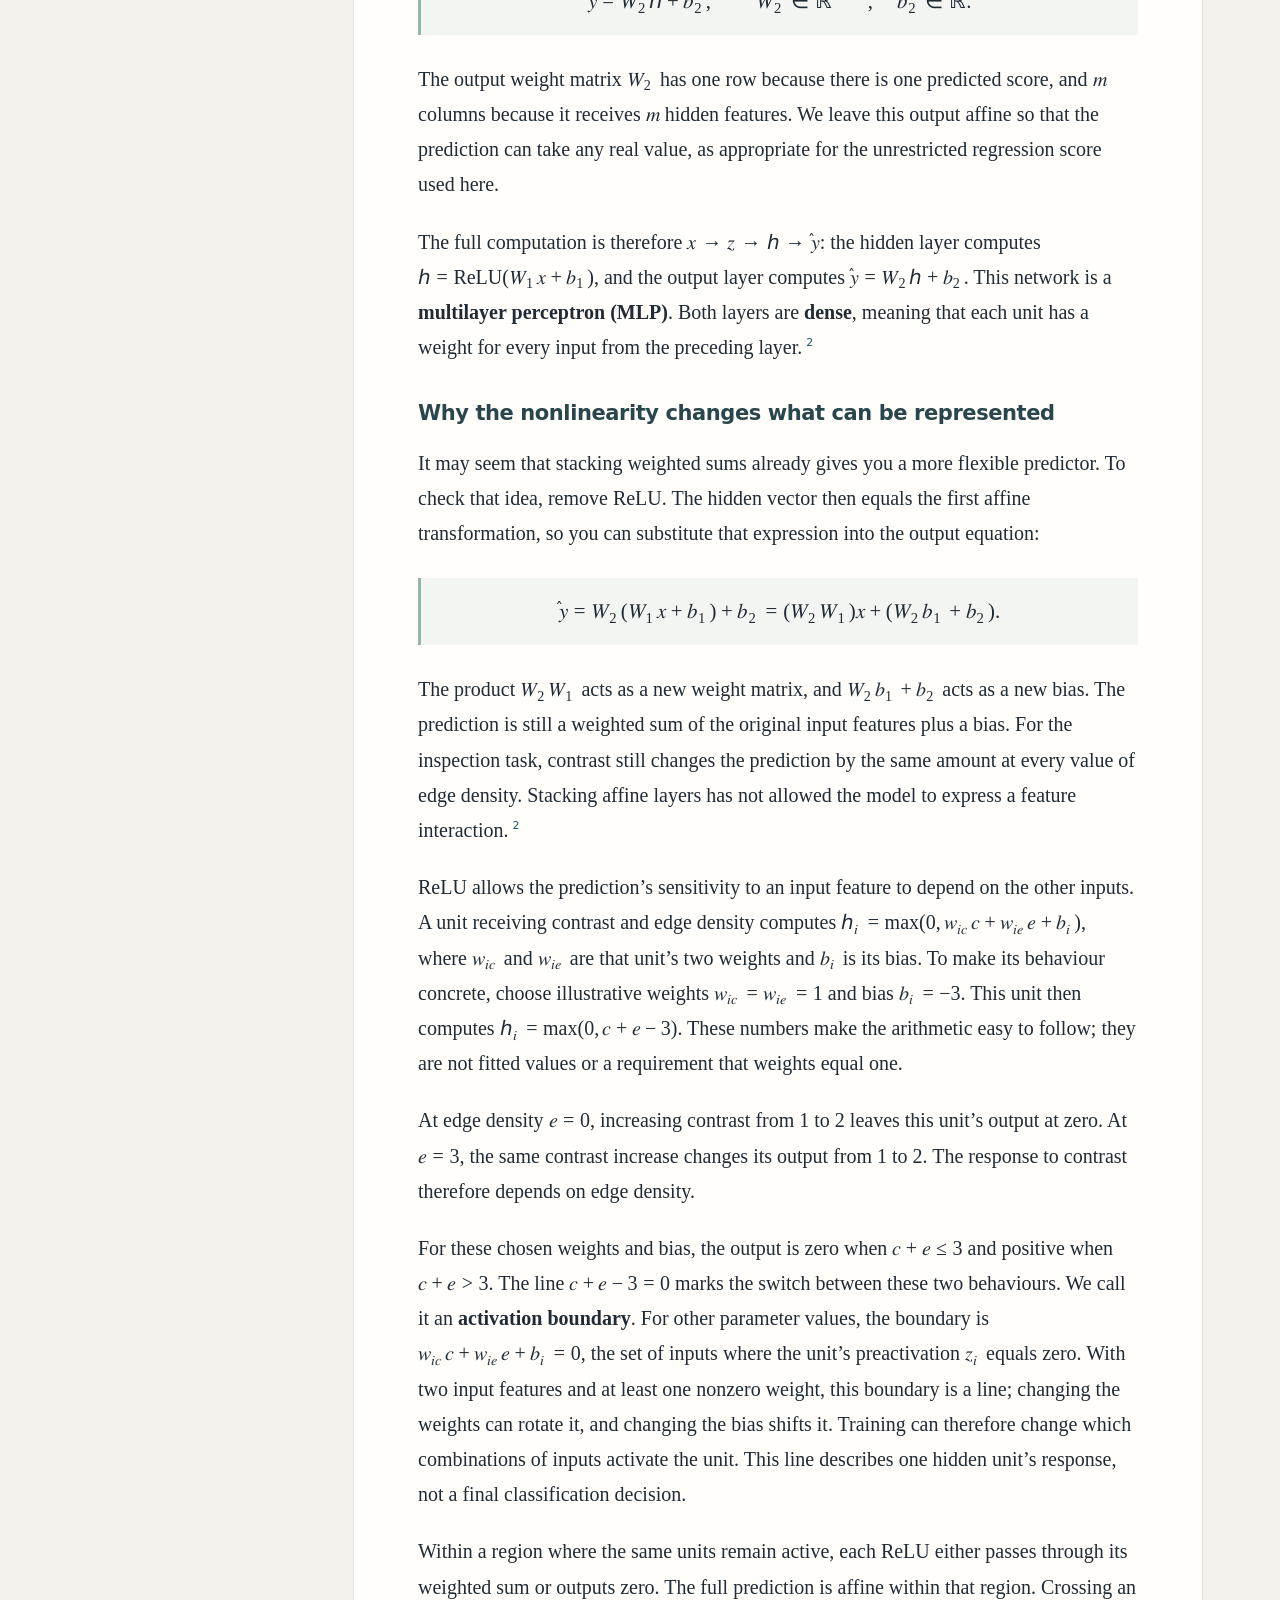
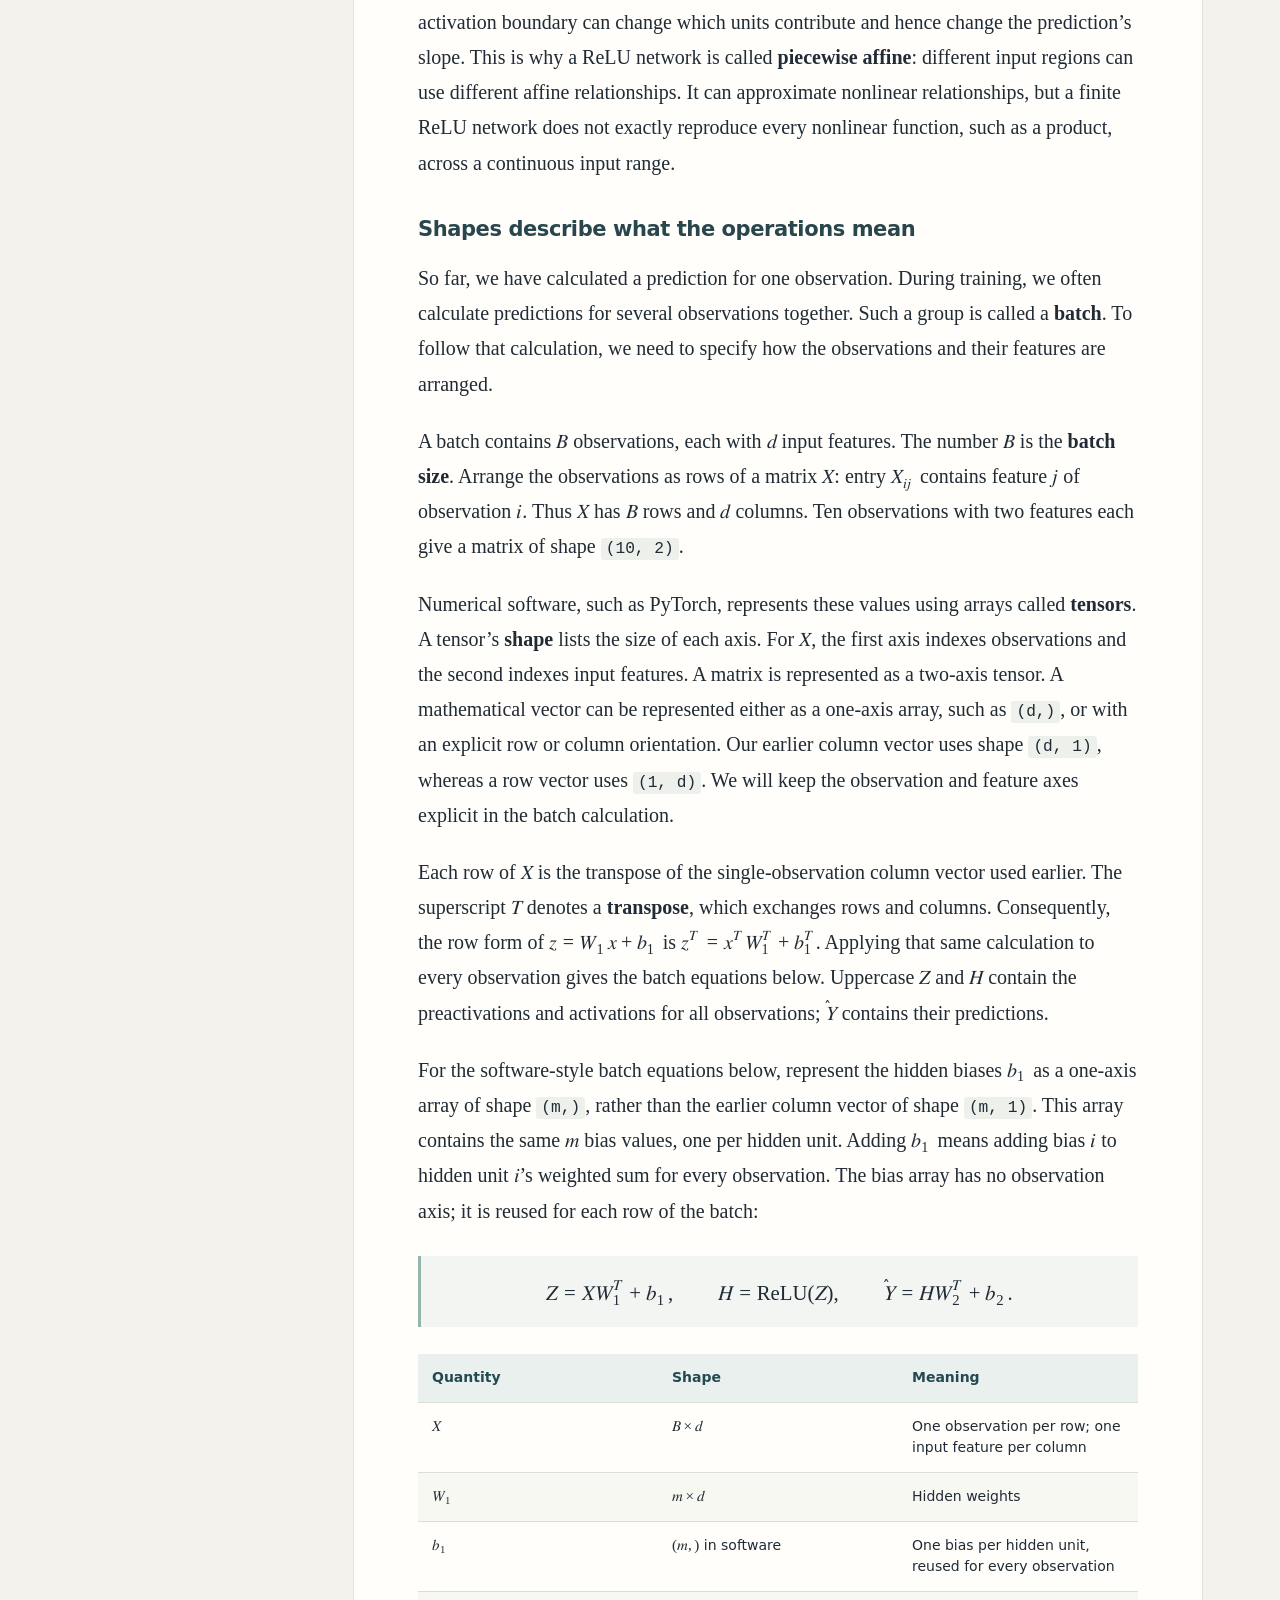
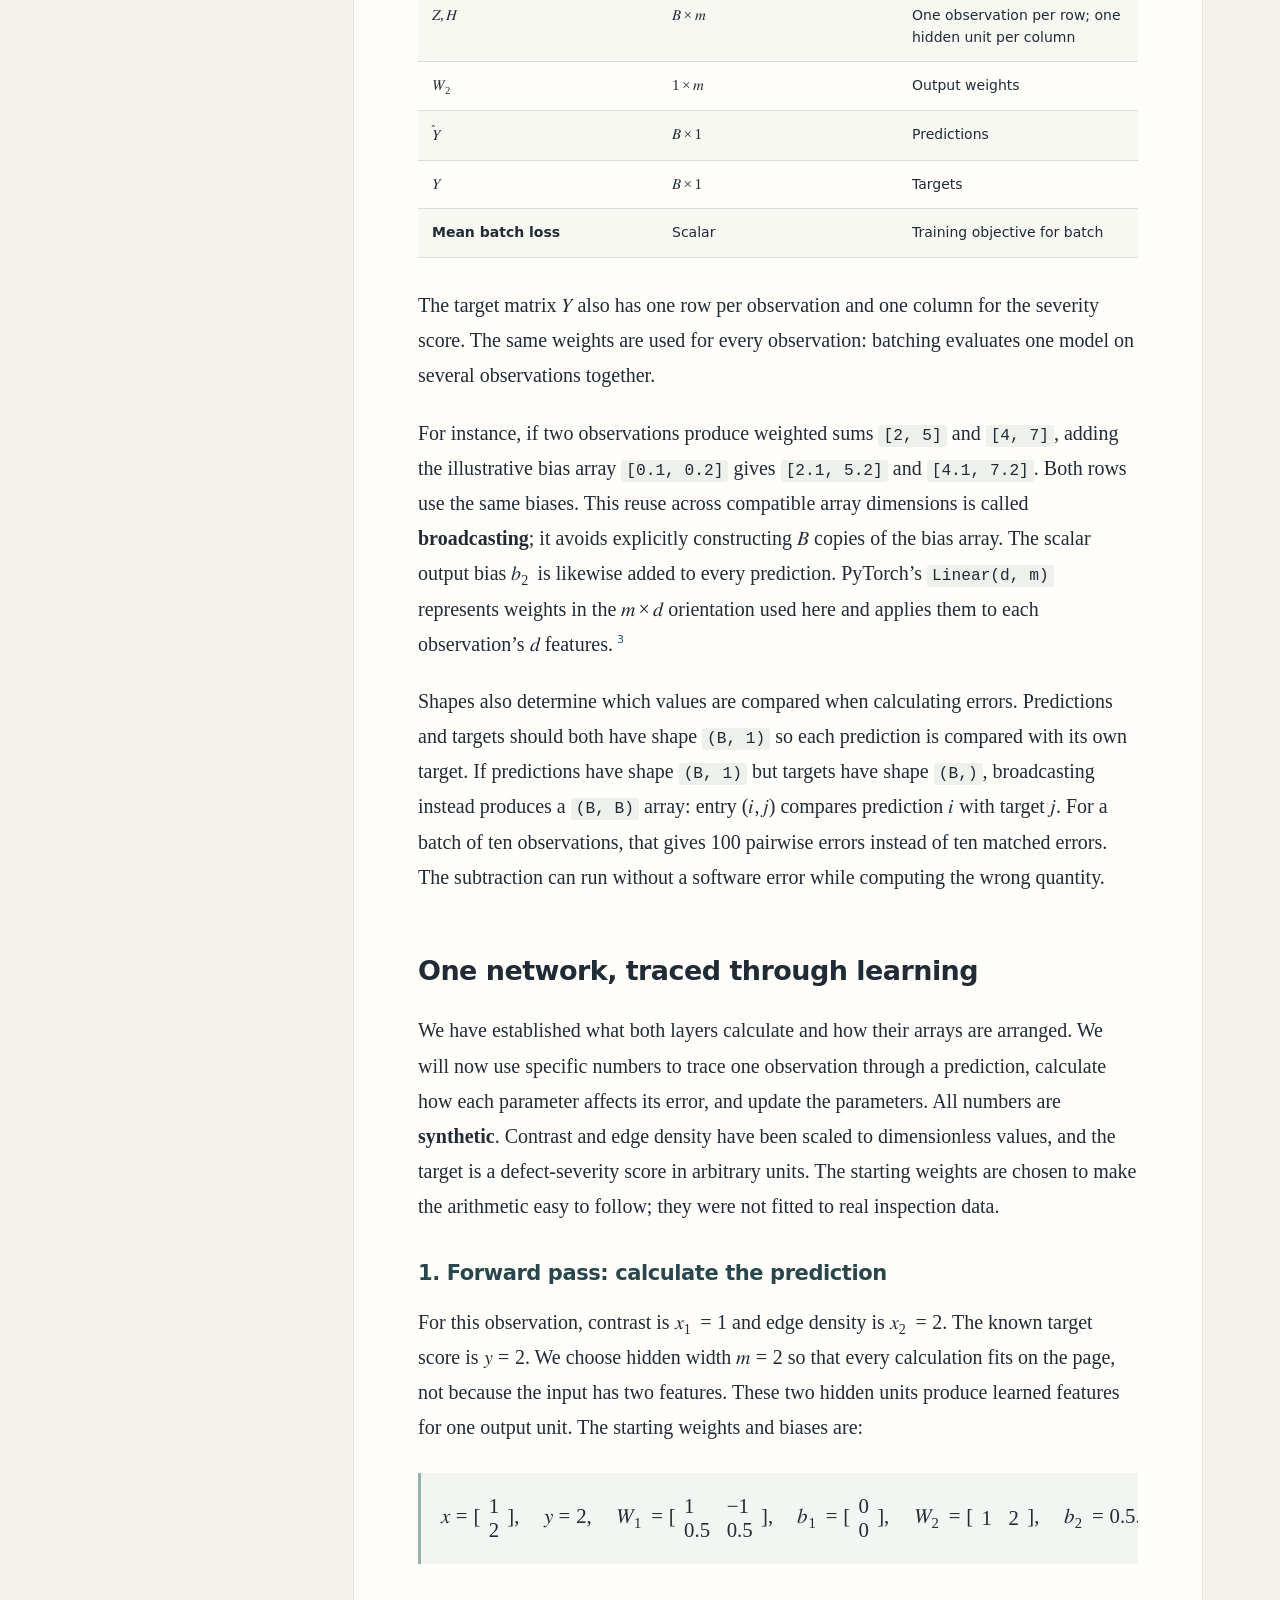
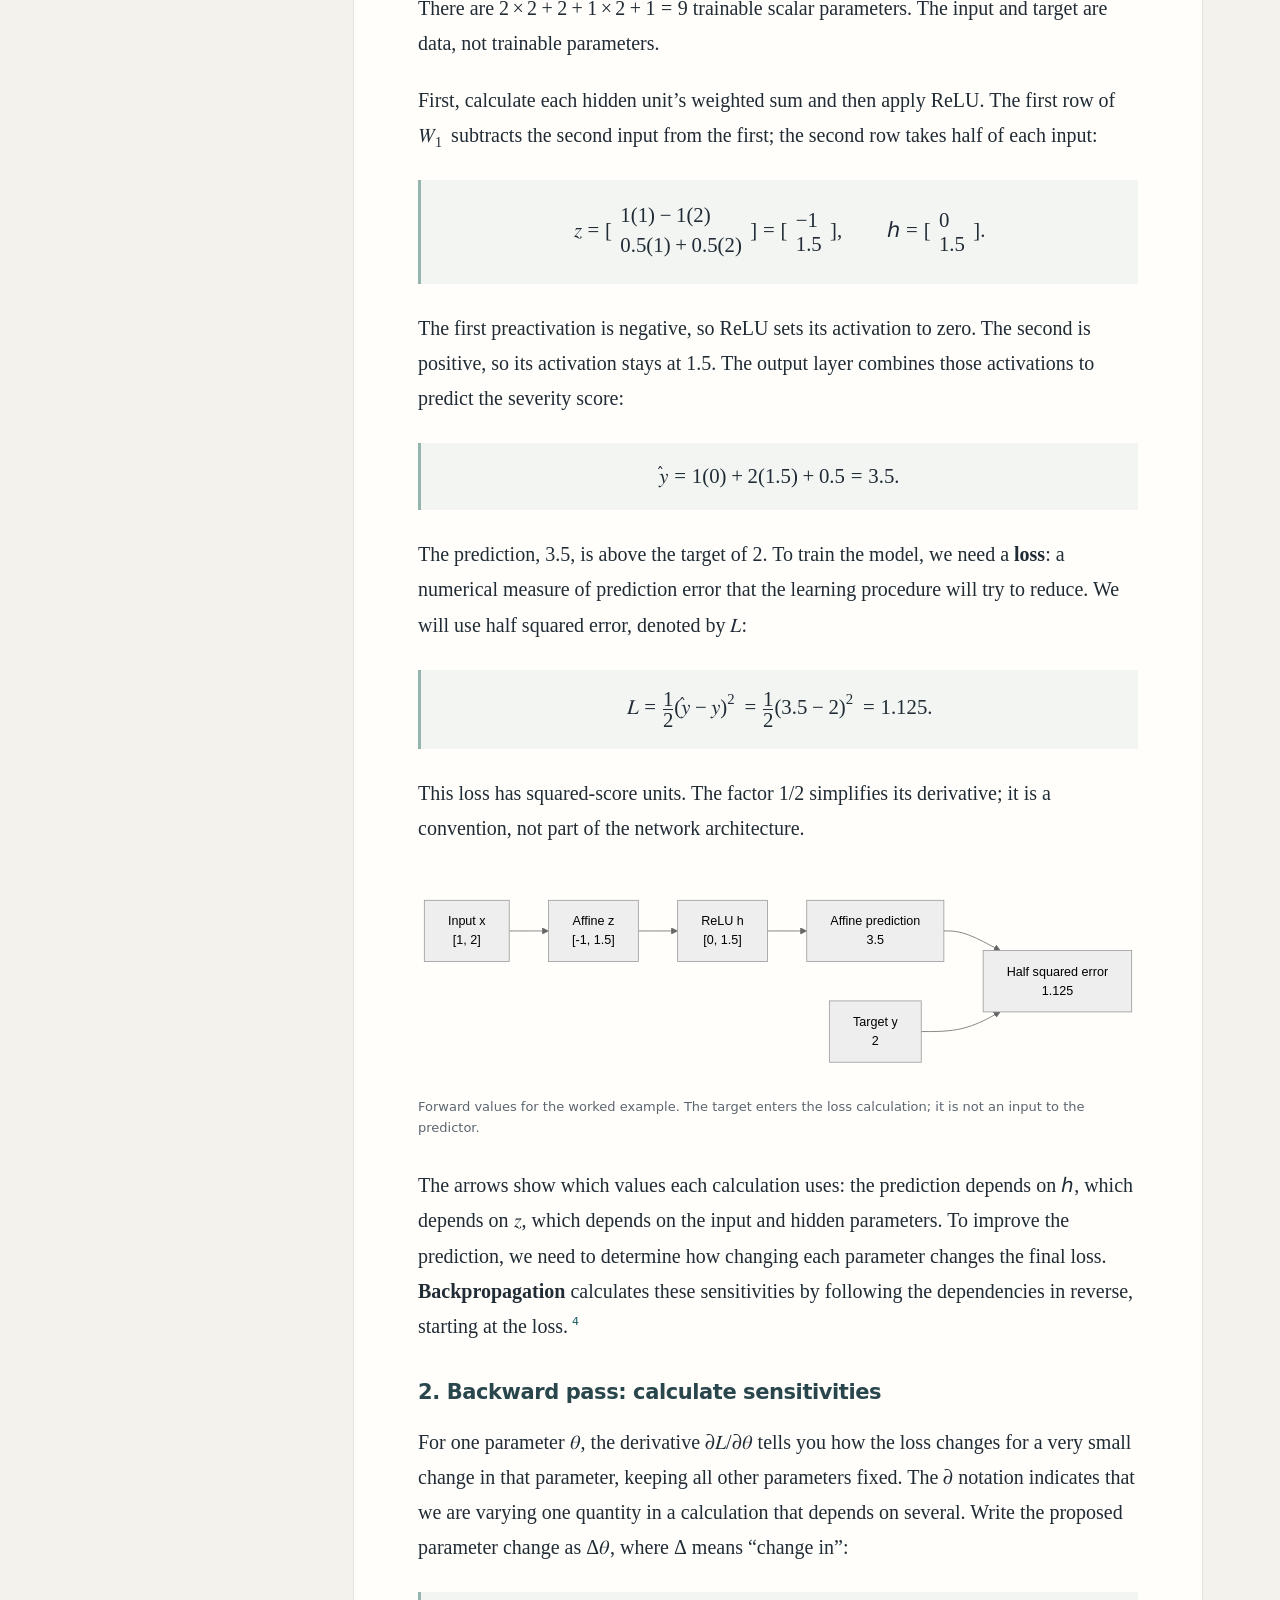
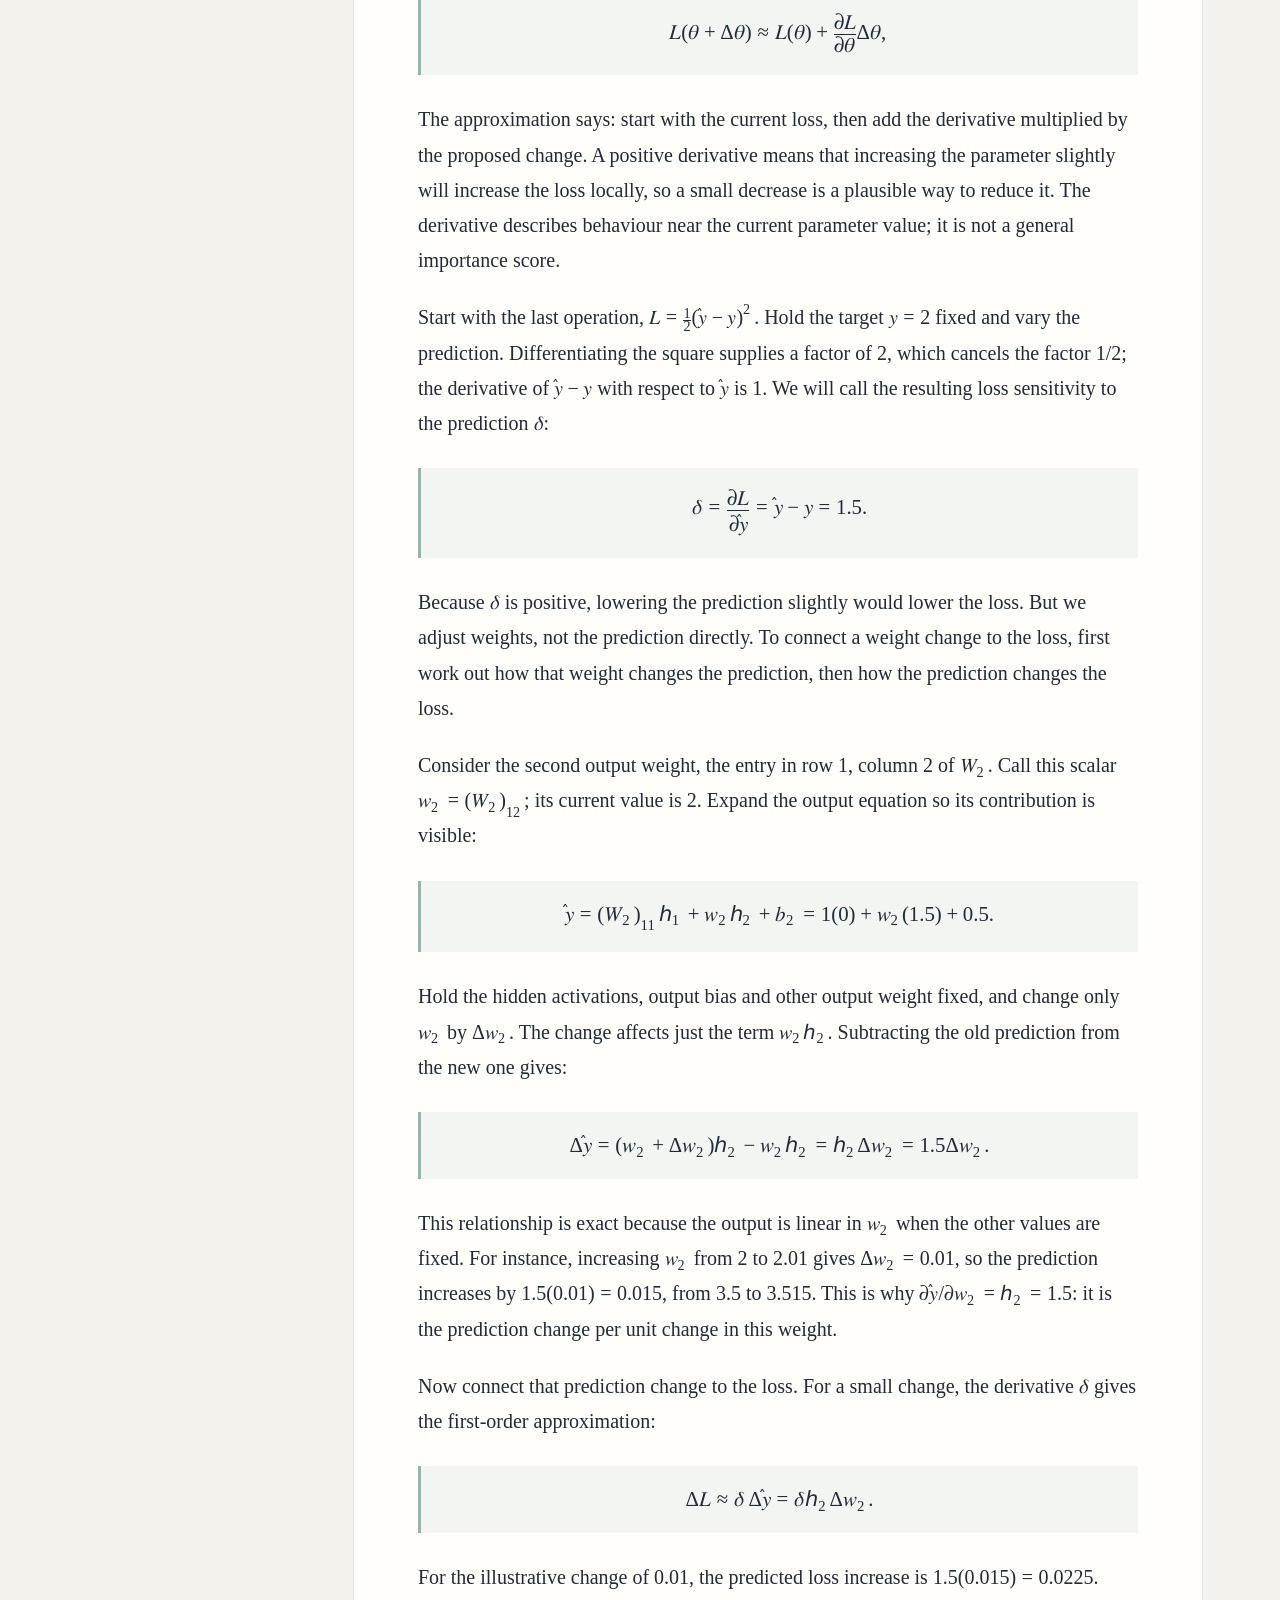
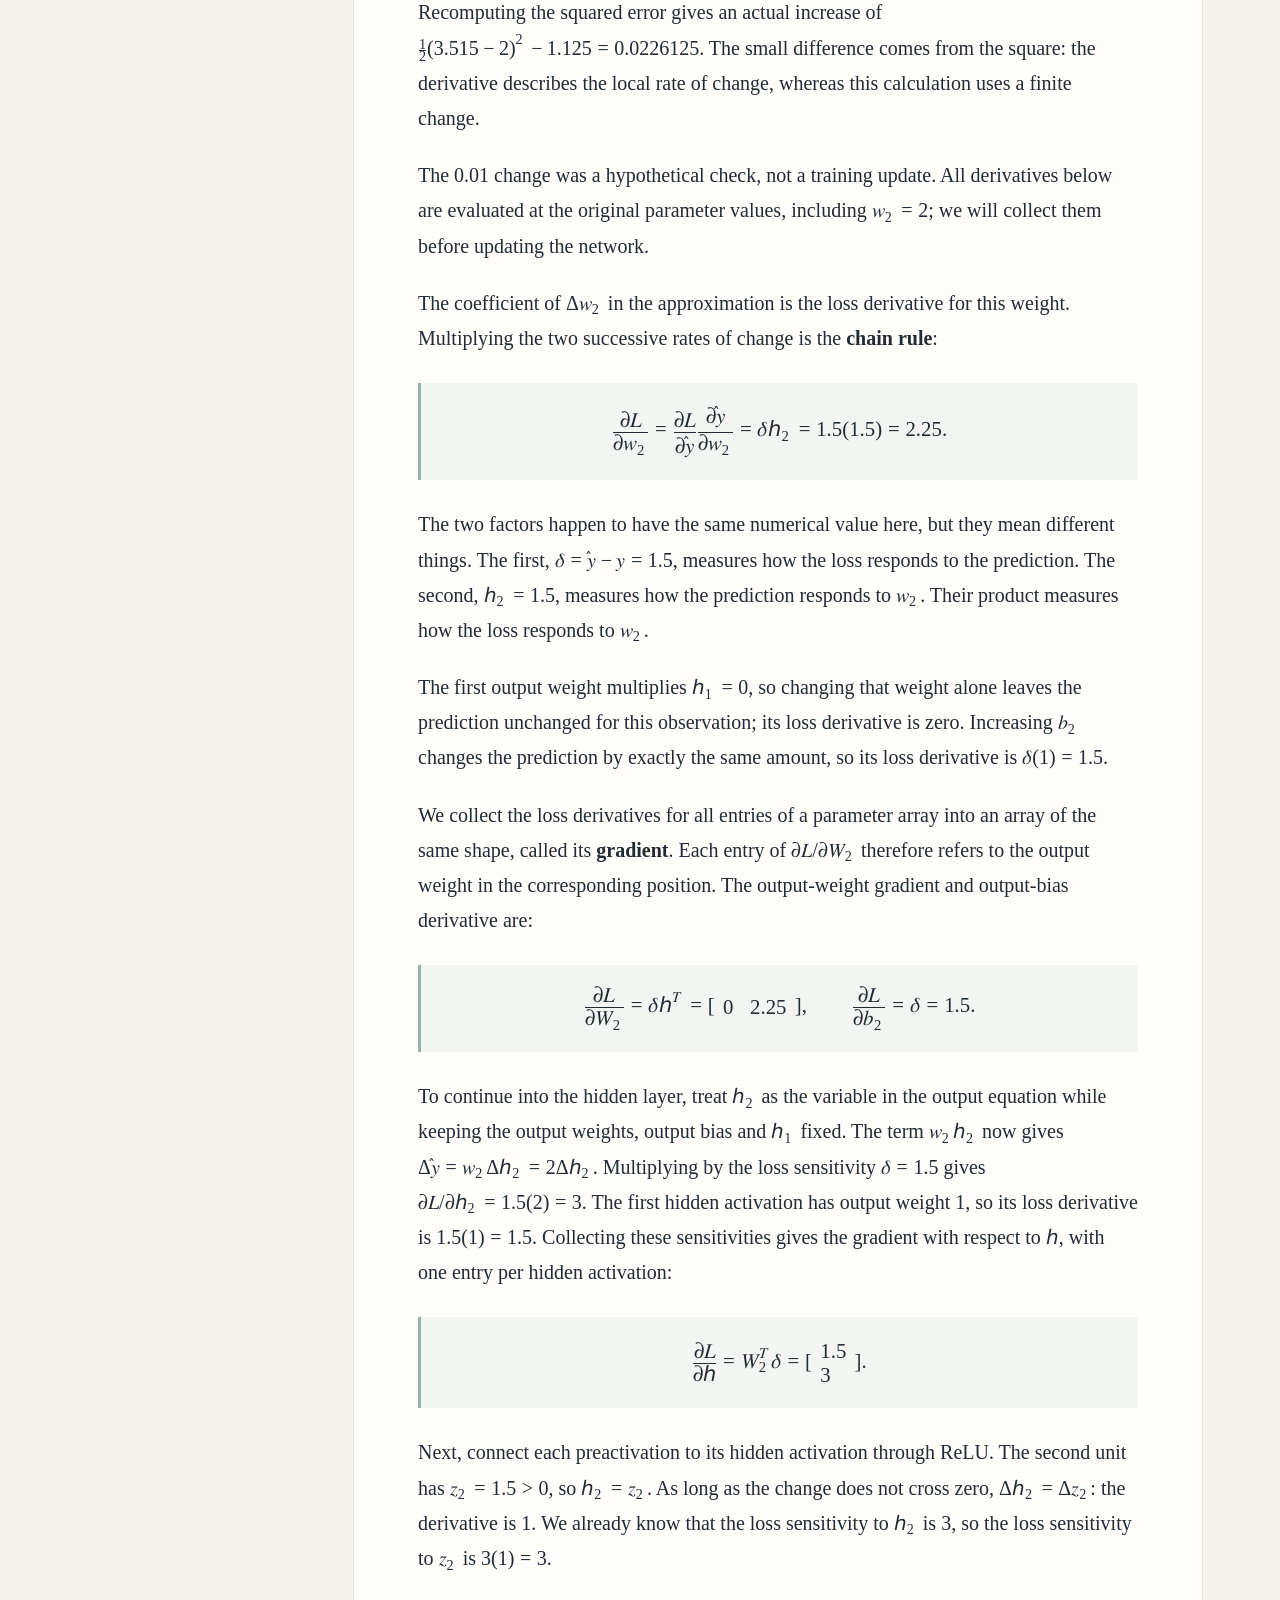
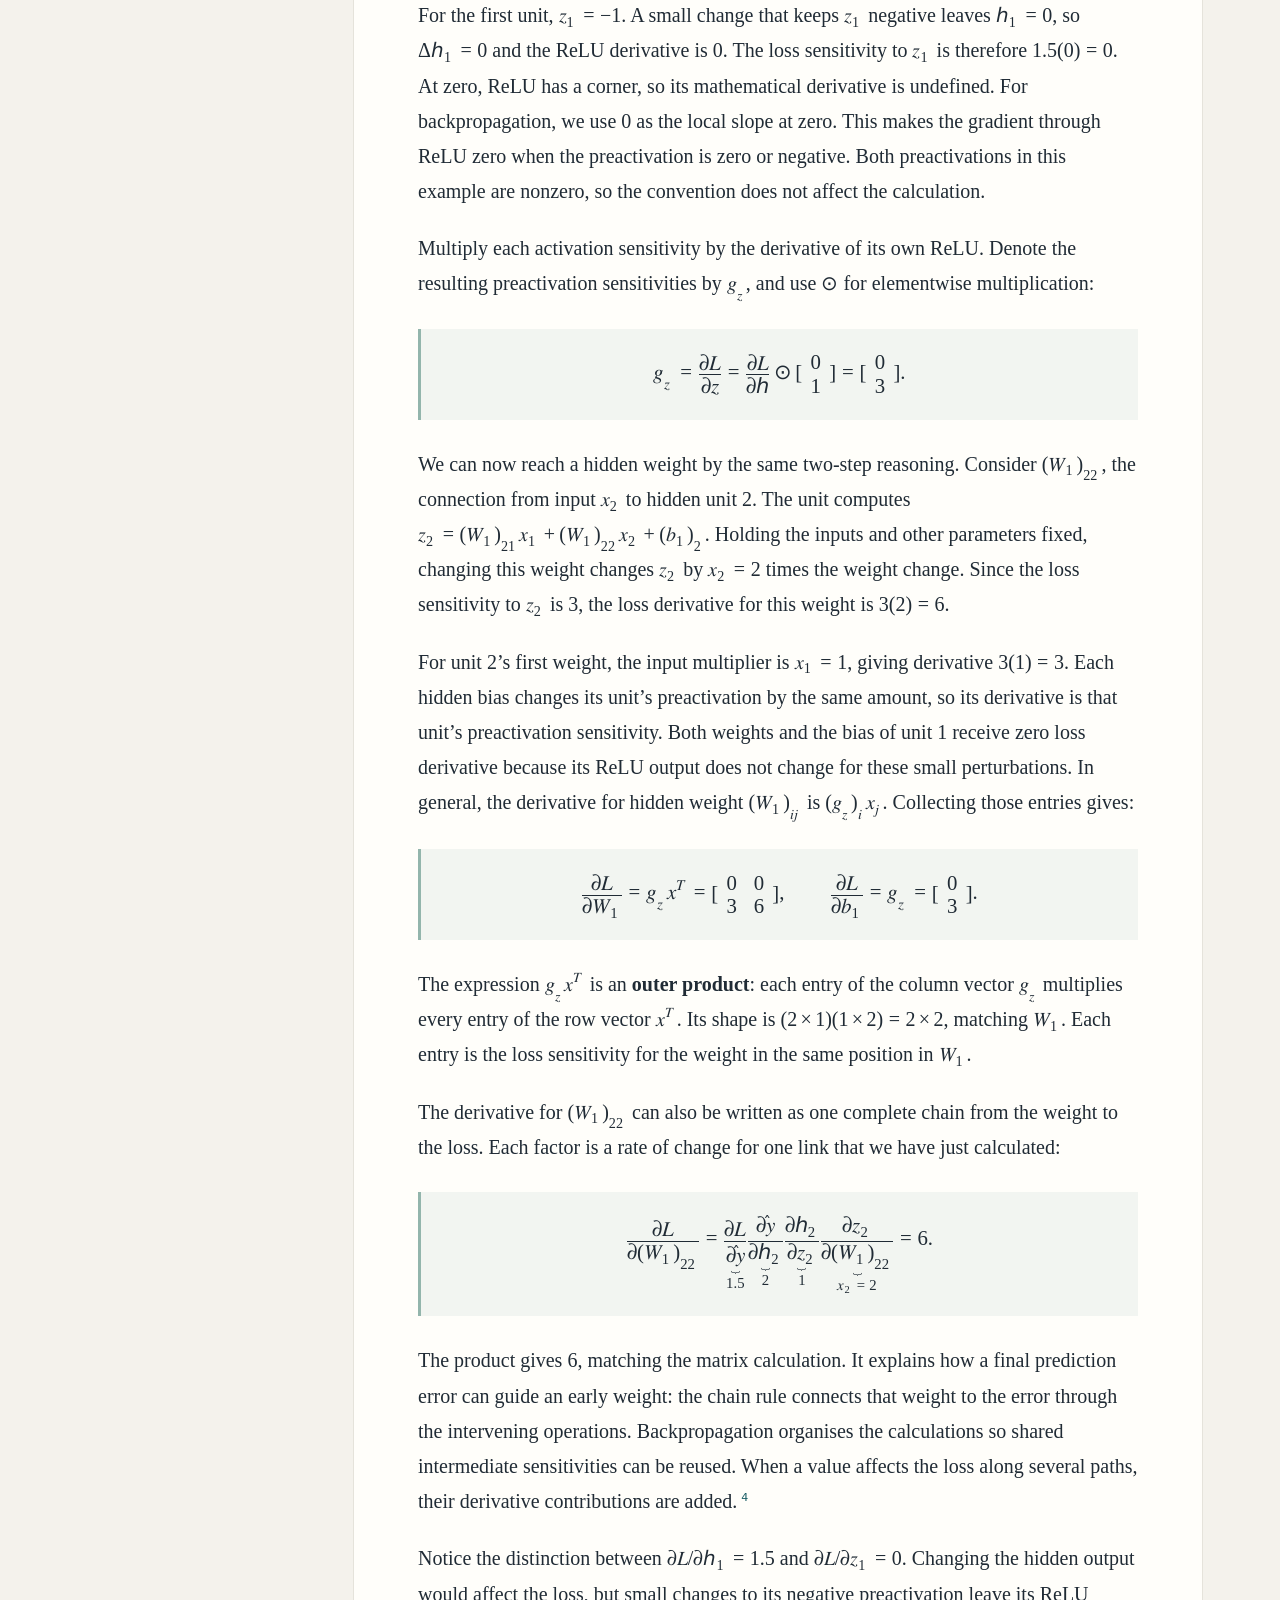
==== commit dd9a02d1: "Sync the Module 1 HTML with the ReLU clarification" ====
--- a/subjects/deep-learning/lessons/01-from-conventional-ml-to-differentiable-models.html
+++ b/subjects/deep-learning/lessons/01-from-conventional-ml-to-differentiable-models.html
@@ -758,8 +758,7 @@
 <math display="inline" xmlns="http://www.w3.org/1998/Math/MathML"><semantics><msub><mi>z</mi><mn>1</mn></msub><annotation encoding="application/x-tex">z_1</annotation></semantics></math>
 is therefore
 <math display="inline" xmlns="http://www.w3.org/1998/Math/MathML"><semantics><mrow><mn>1.5</mn><mo form="prefix" stretchy="false">(</mo><mn>0</mn><mo form="postfix" stretchy="false">)</mo><mo>=</mo><mn>0</mn></mrow><annotation encoding="application/x-tex">1.5(0)=0</annotation></semantics></math>.
-At zero, ReLU has a corner and no unique derivative; an implementation
-must choose a convention. Neither preactivation here is zero.</p>
+At zero, ReLU has a corner, so its mathematical derivative is undefined. For backpropagation, we use 0 as the local slope at zero. This makes the gradient through ReLU zero when the preactivation is zero or negative. Both preactivations in this example are nonzero, so the convention does not affect the calculation.</p>
 <p>Multiply each activation sensitivity by the derivative of its own
 ReLU. Denote the resulting preactivation sensitivities by
 <math display="inline" xmlns="http://www.w3.org/1998/Math/MathML"><semantics><msub><mi>g</mi><mi>z</mi></msub><annotation encoding="application/x-tex">g_z</annotation></semantics></math>,
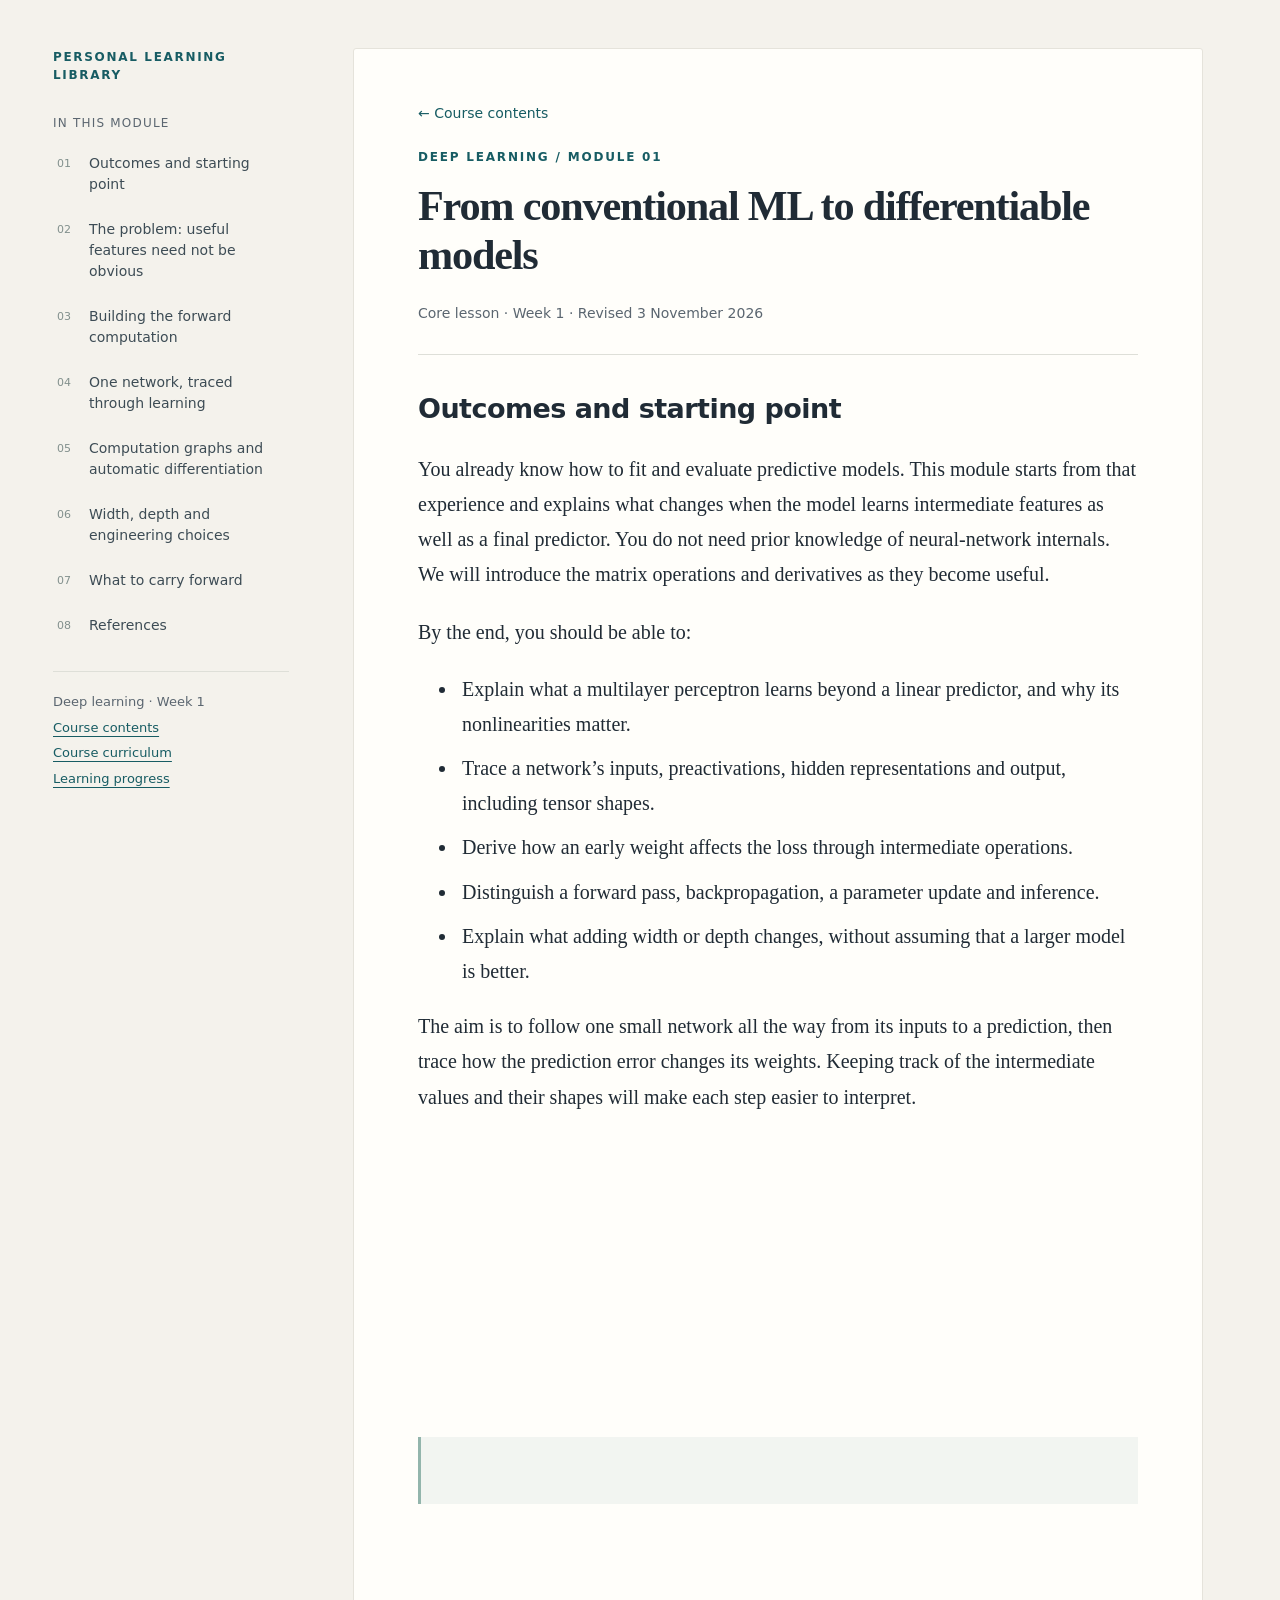
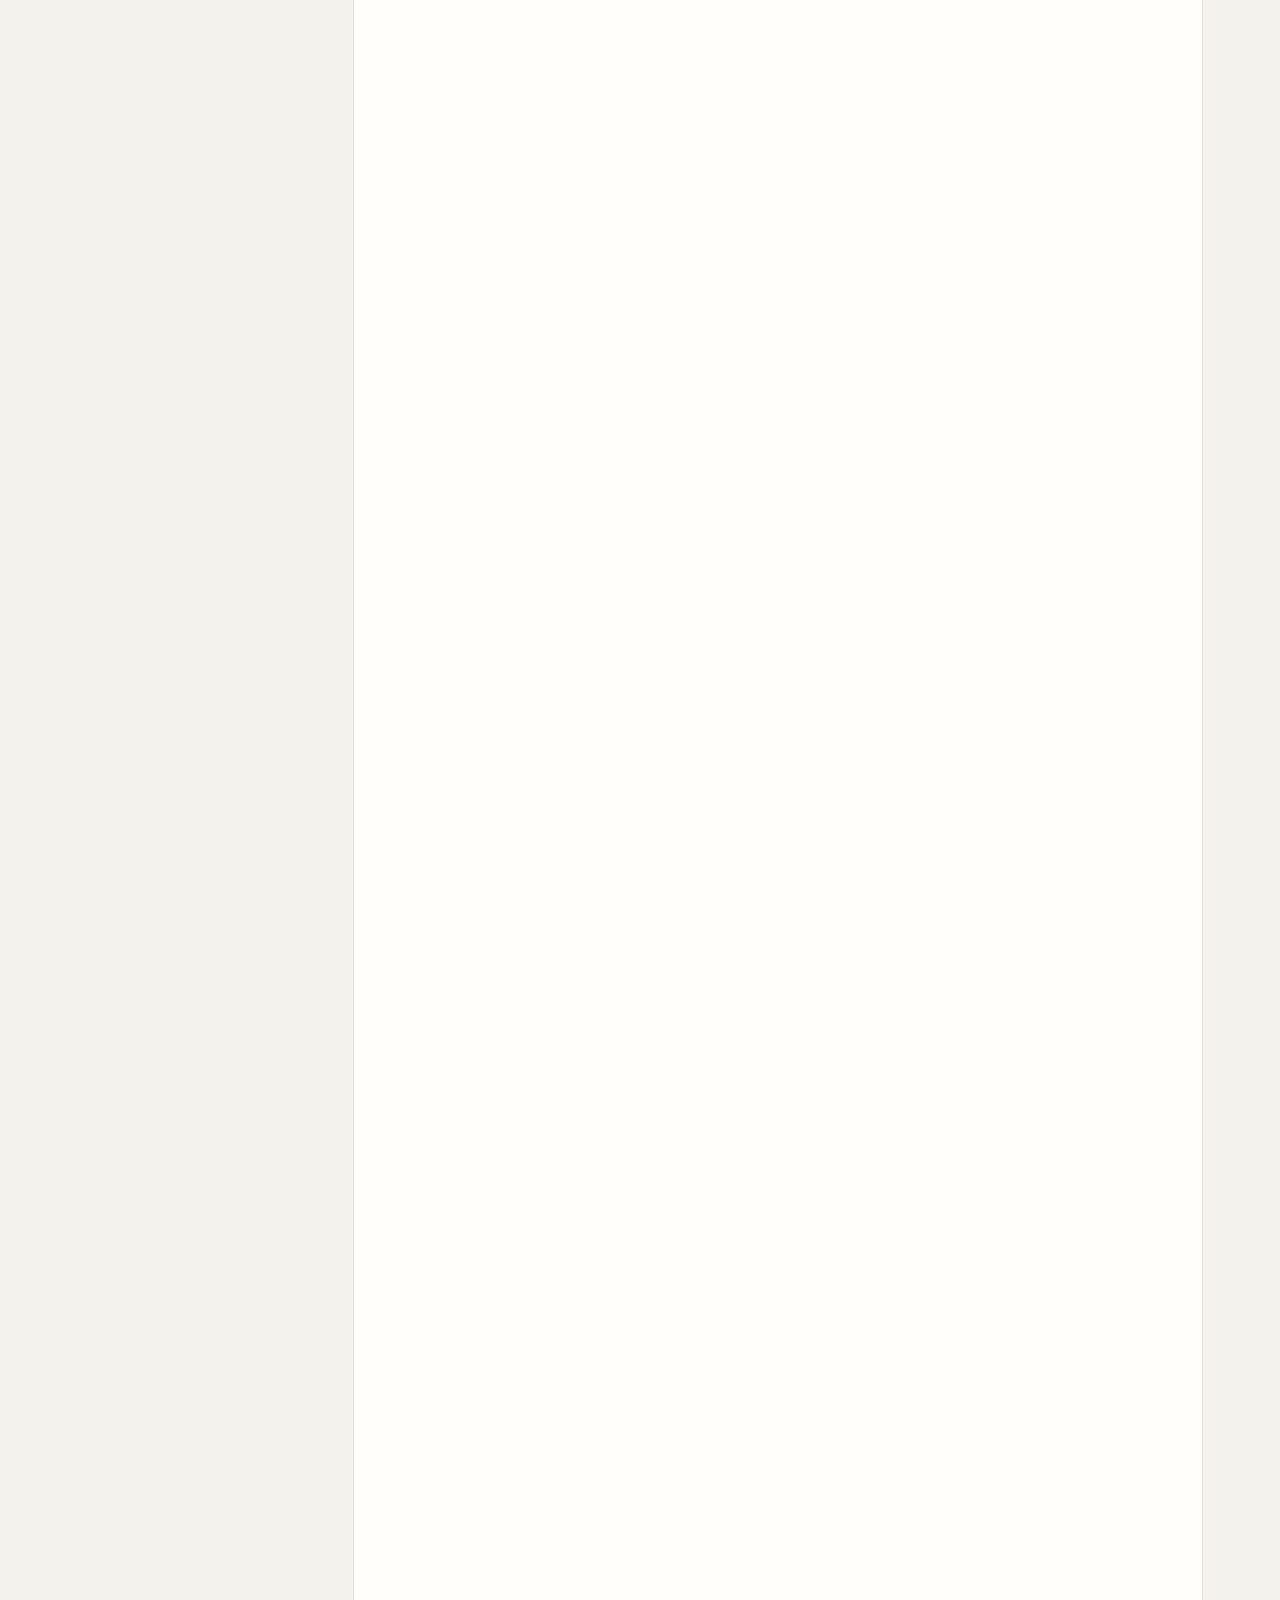
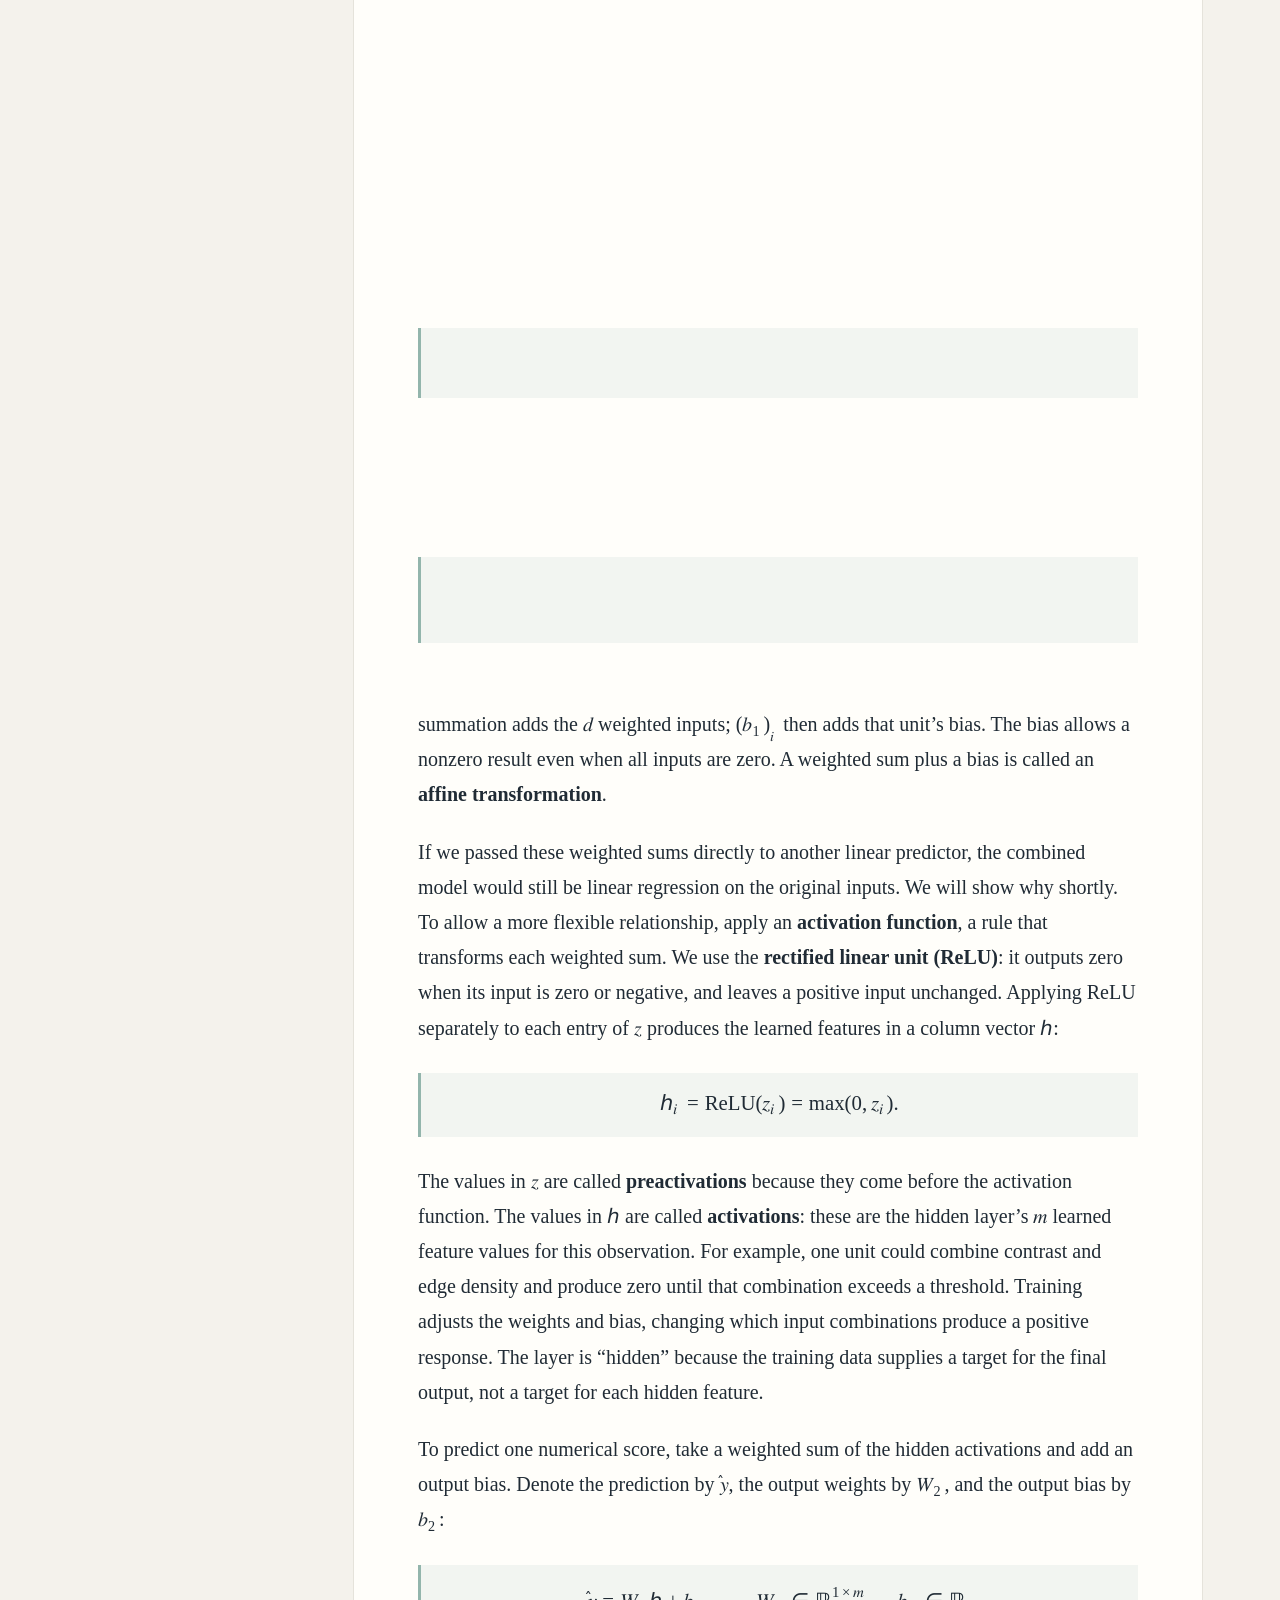
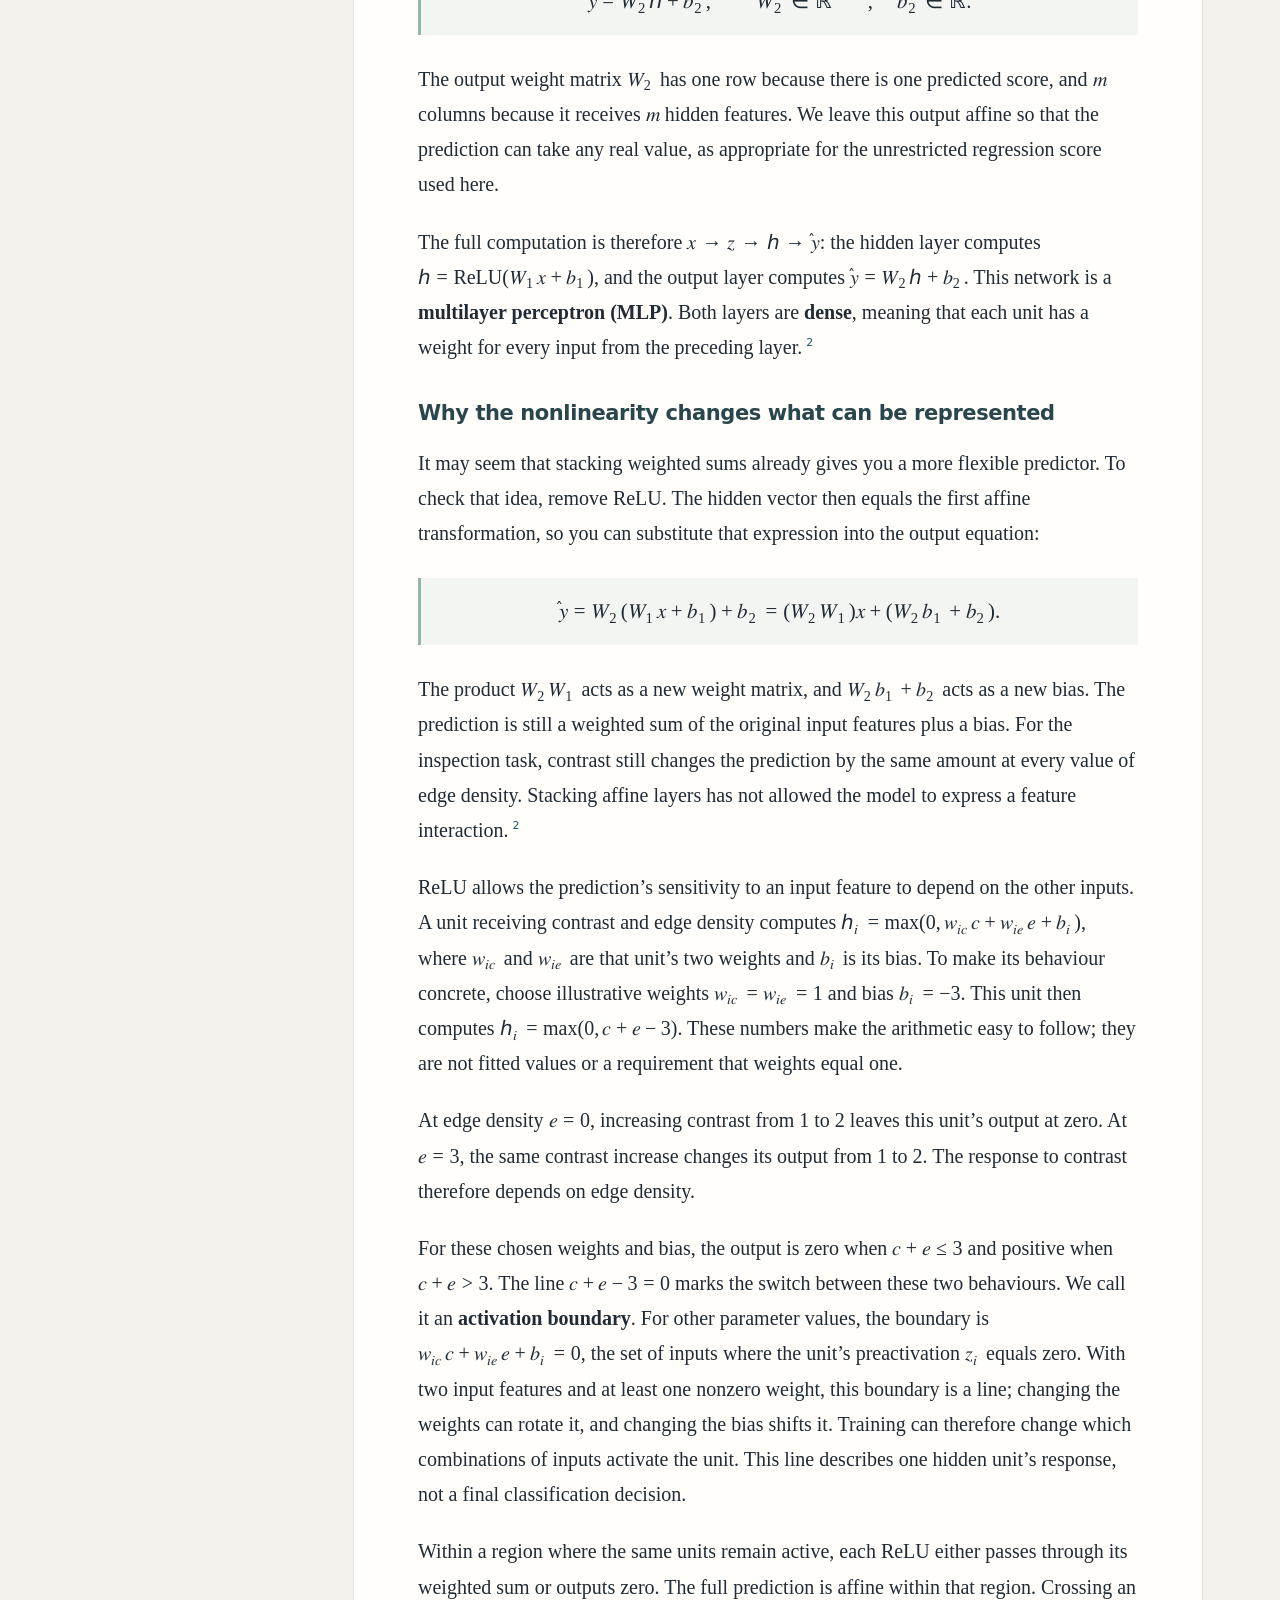
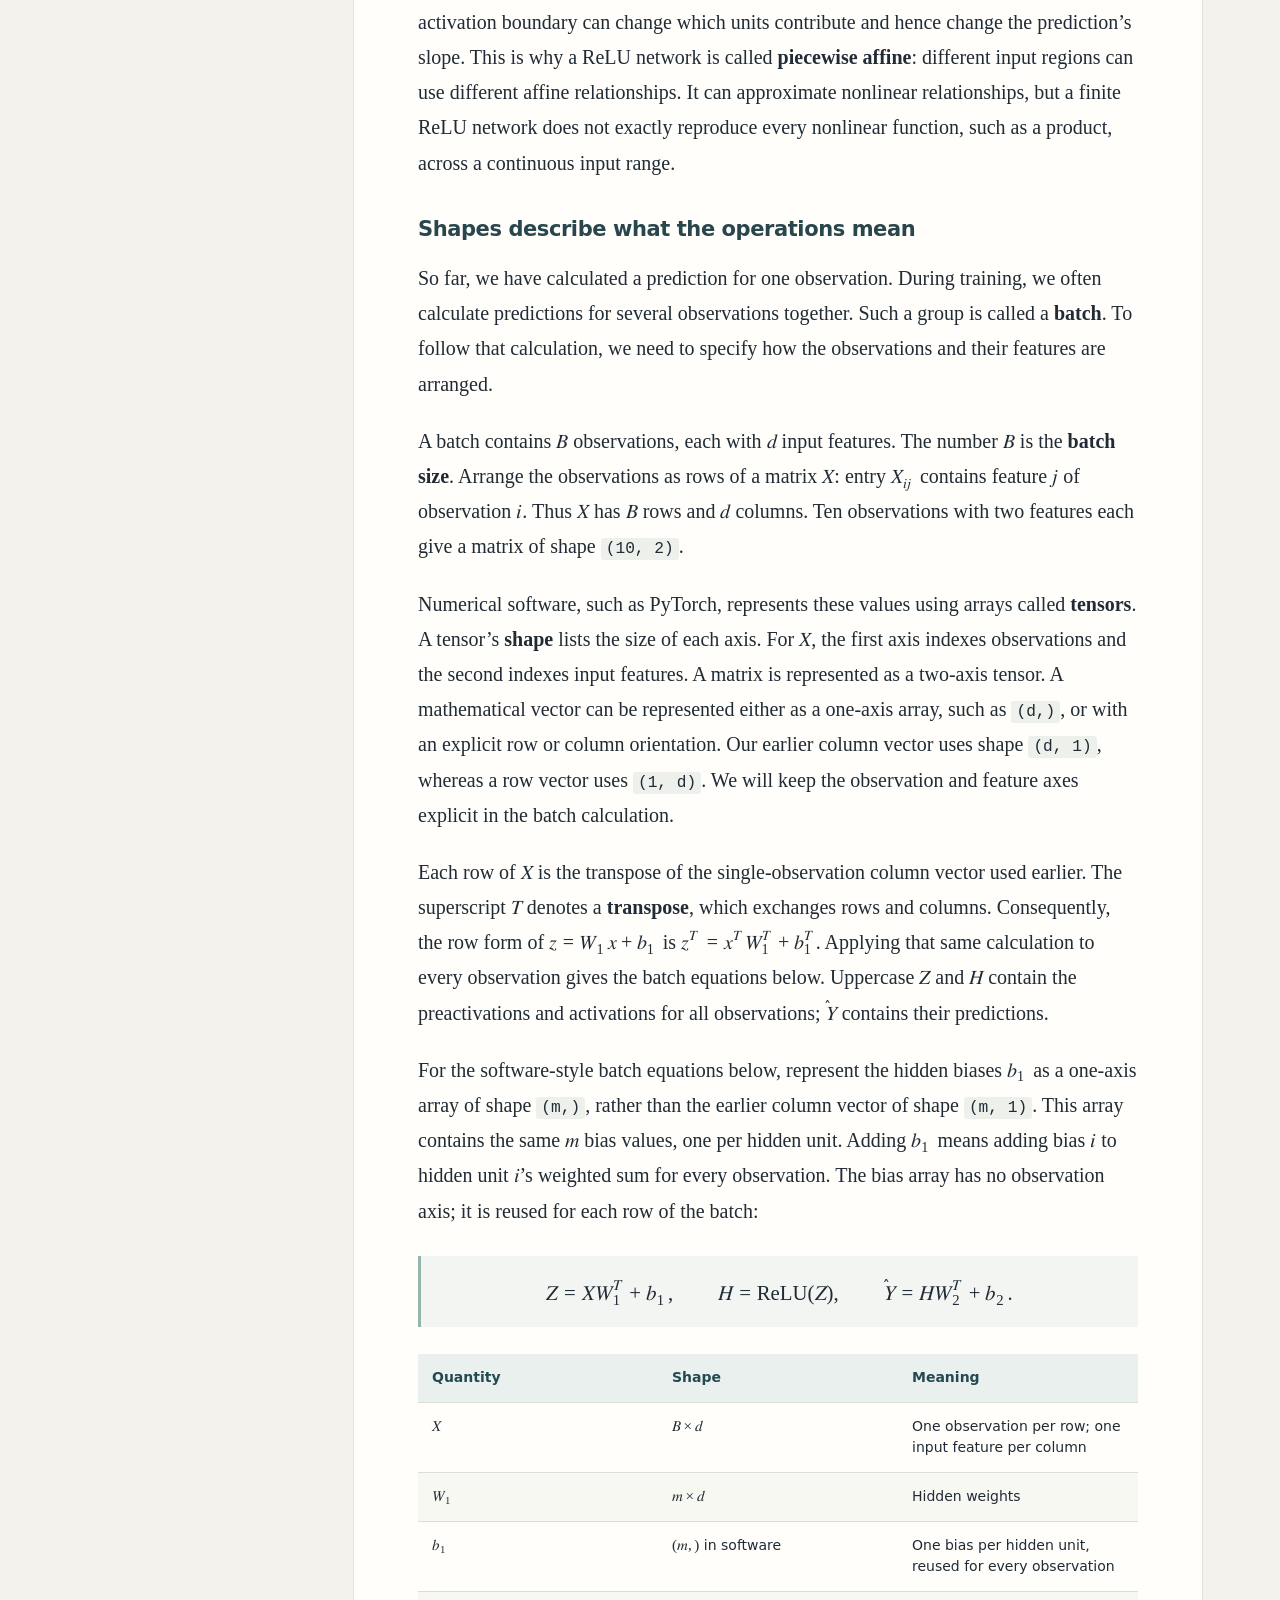
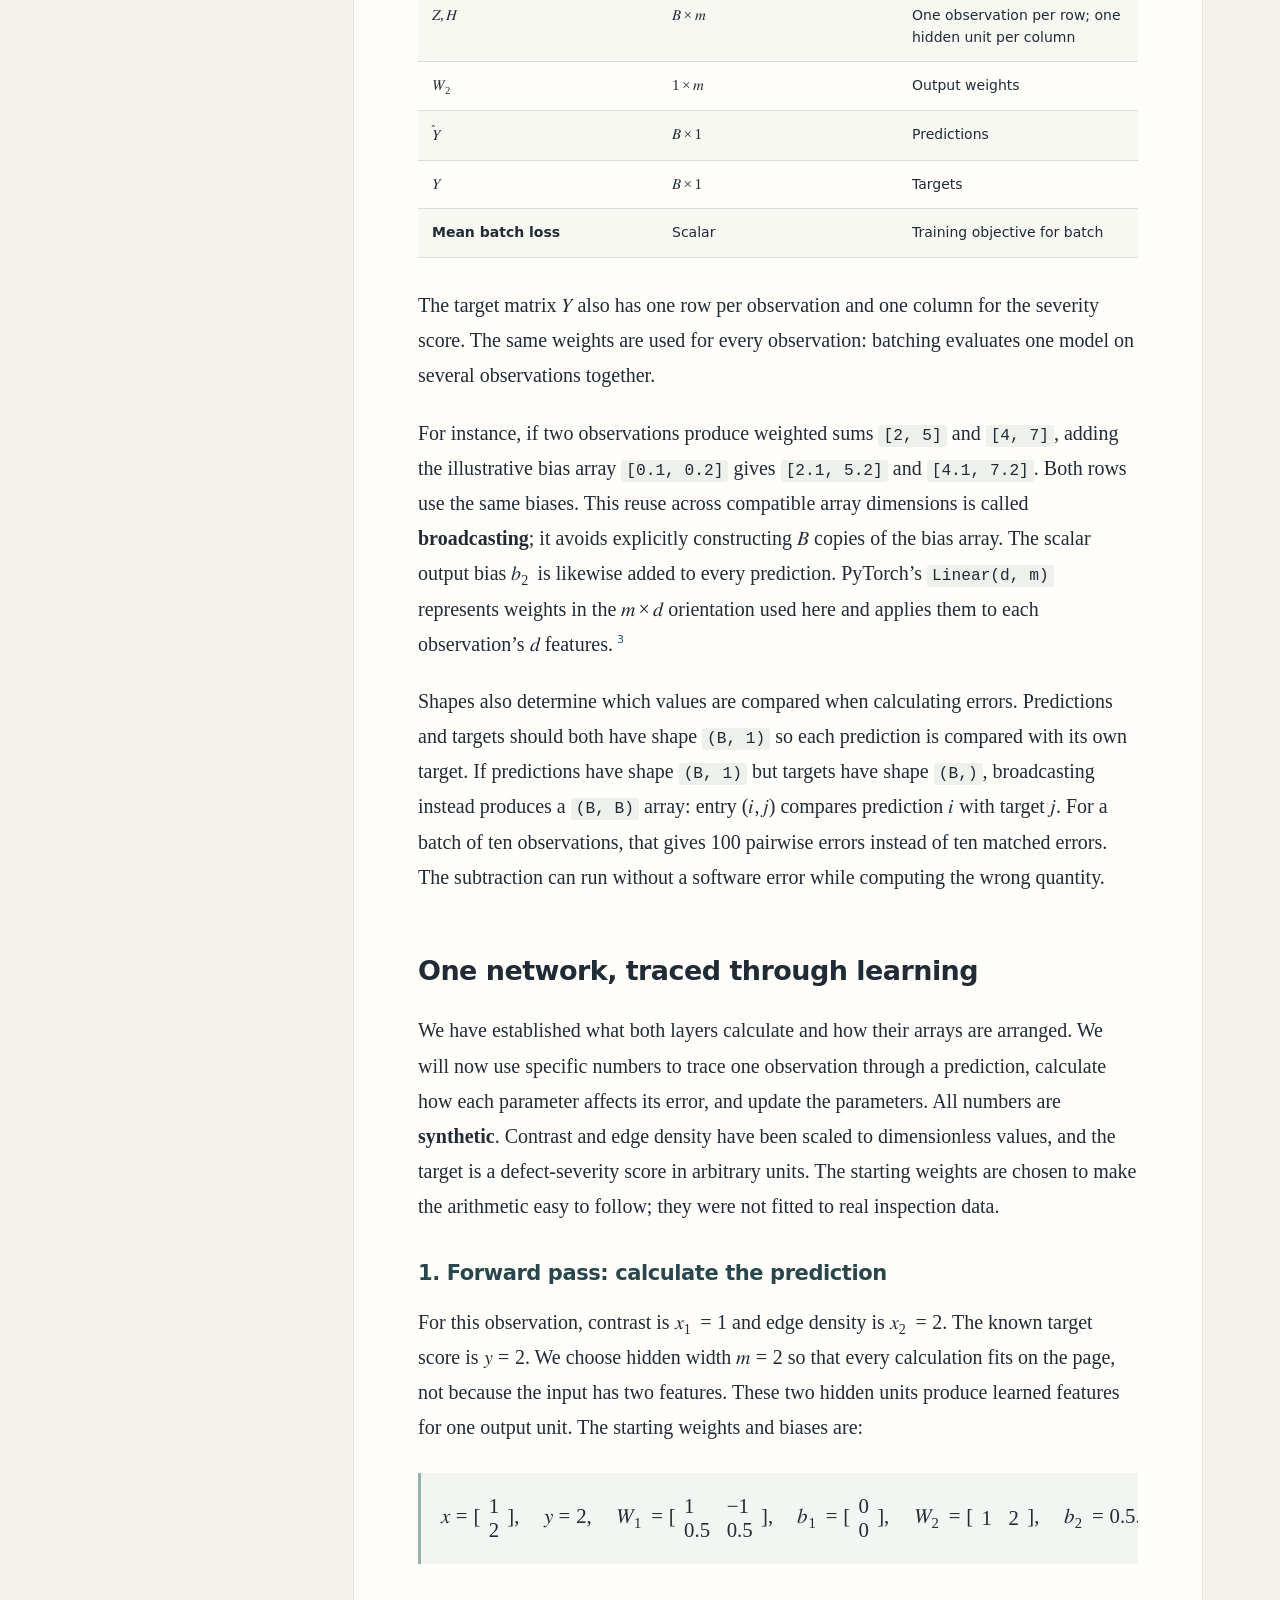
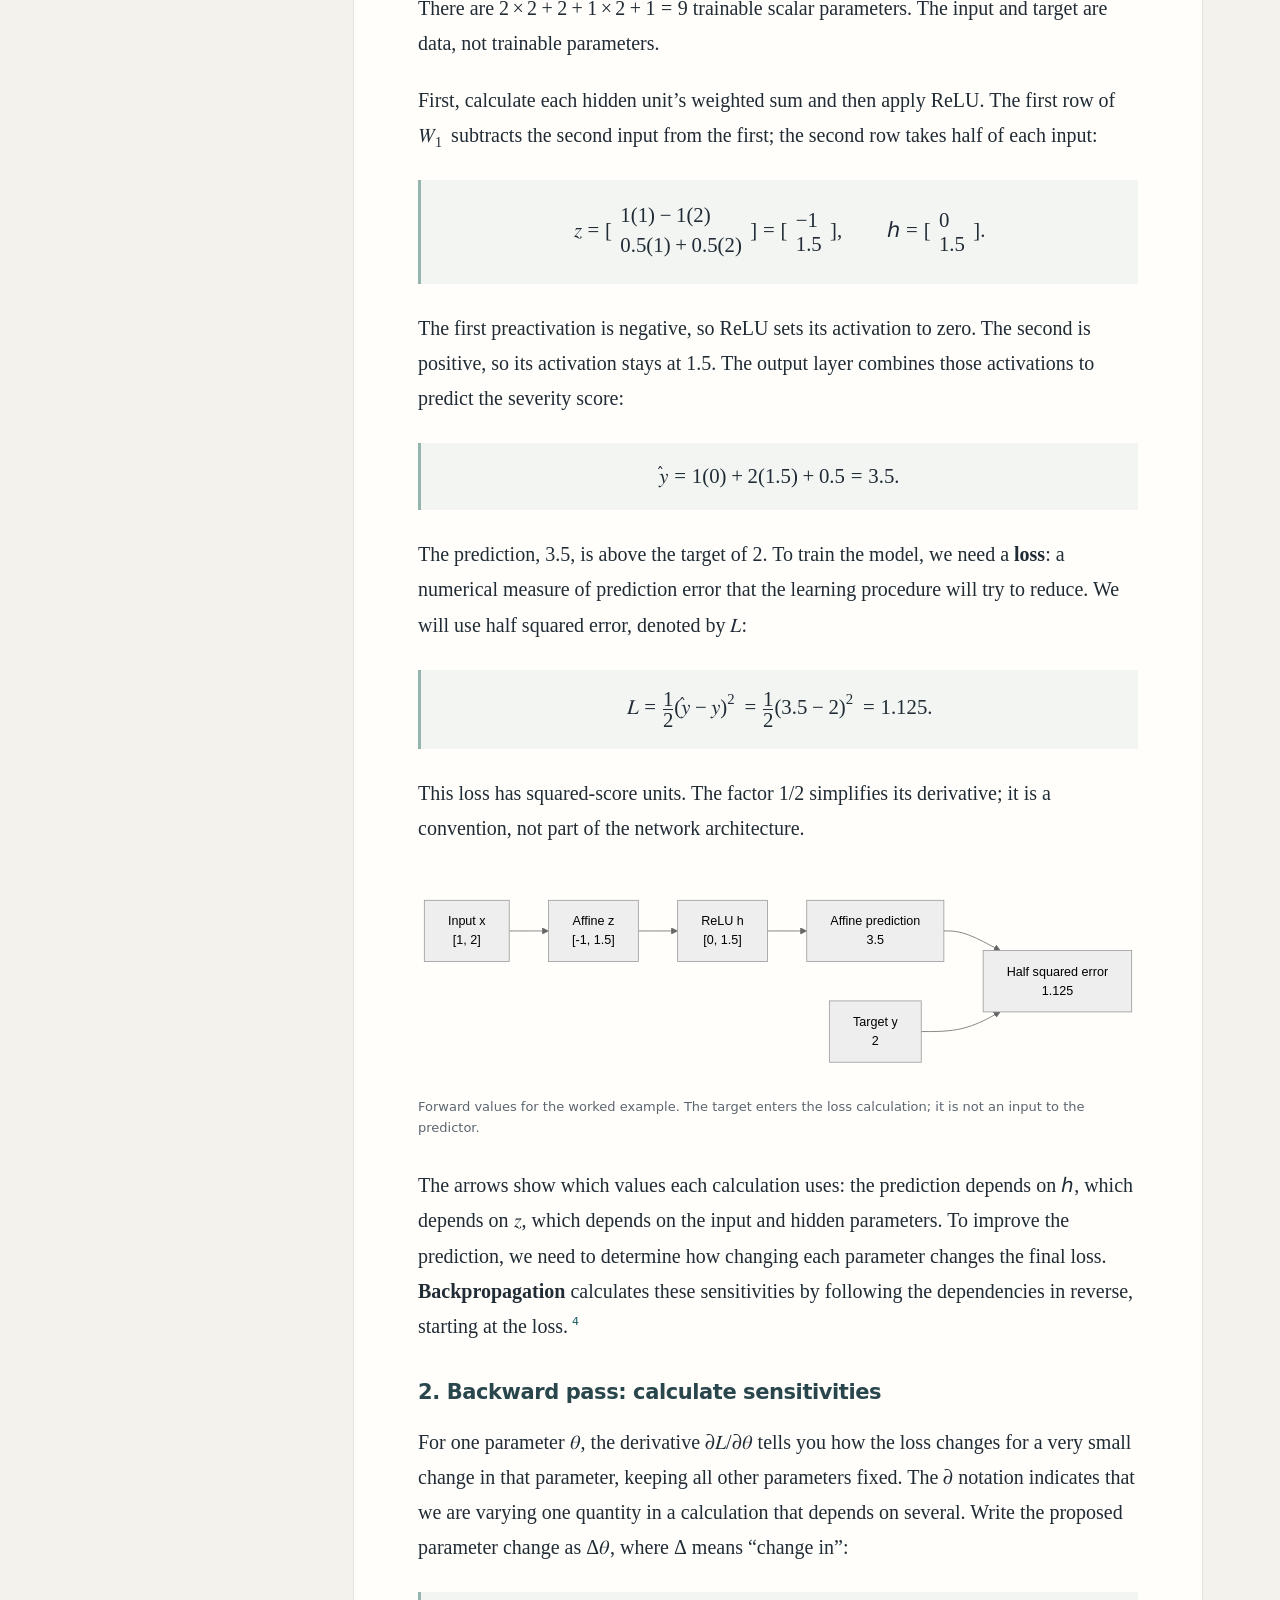
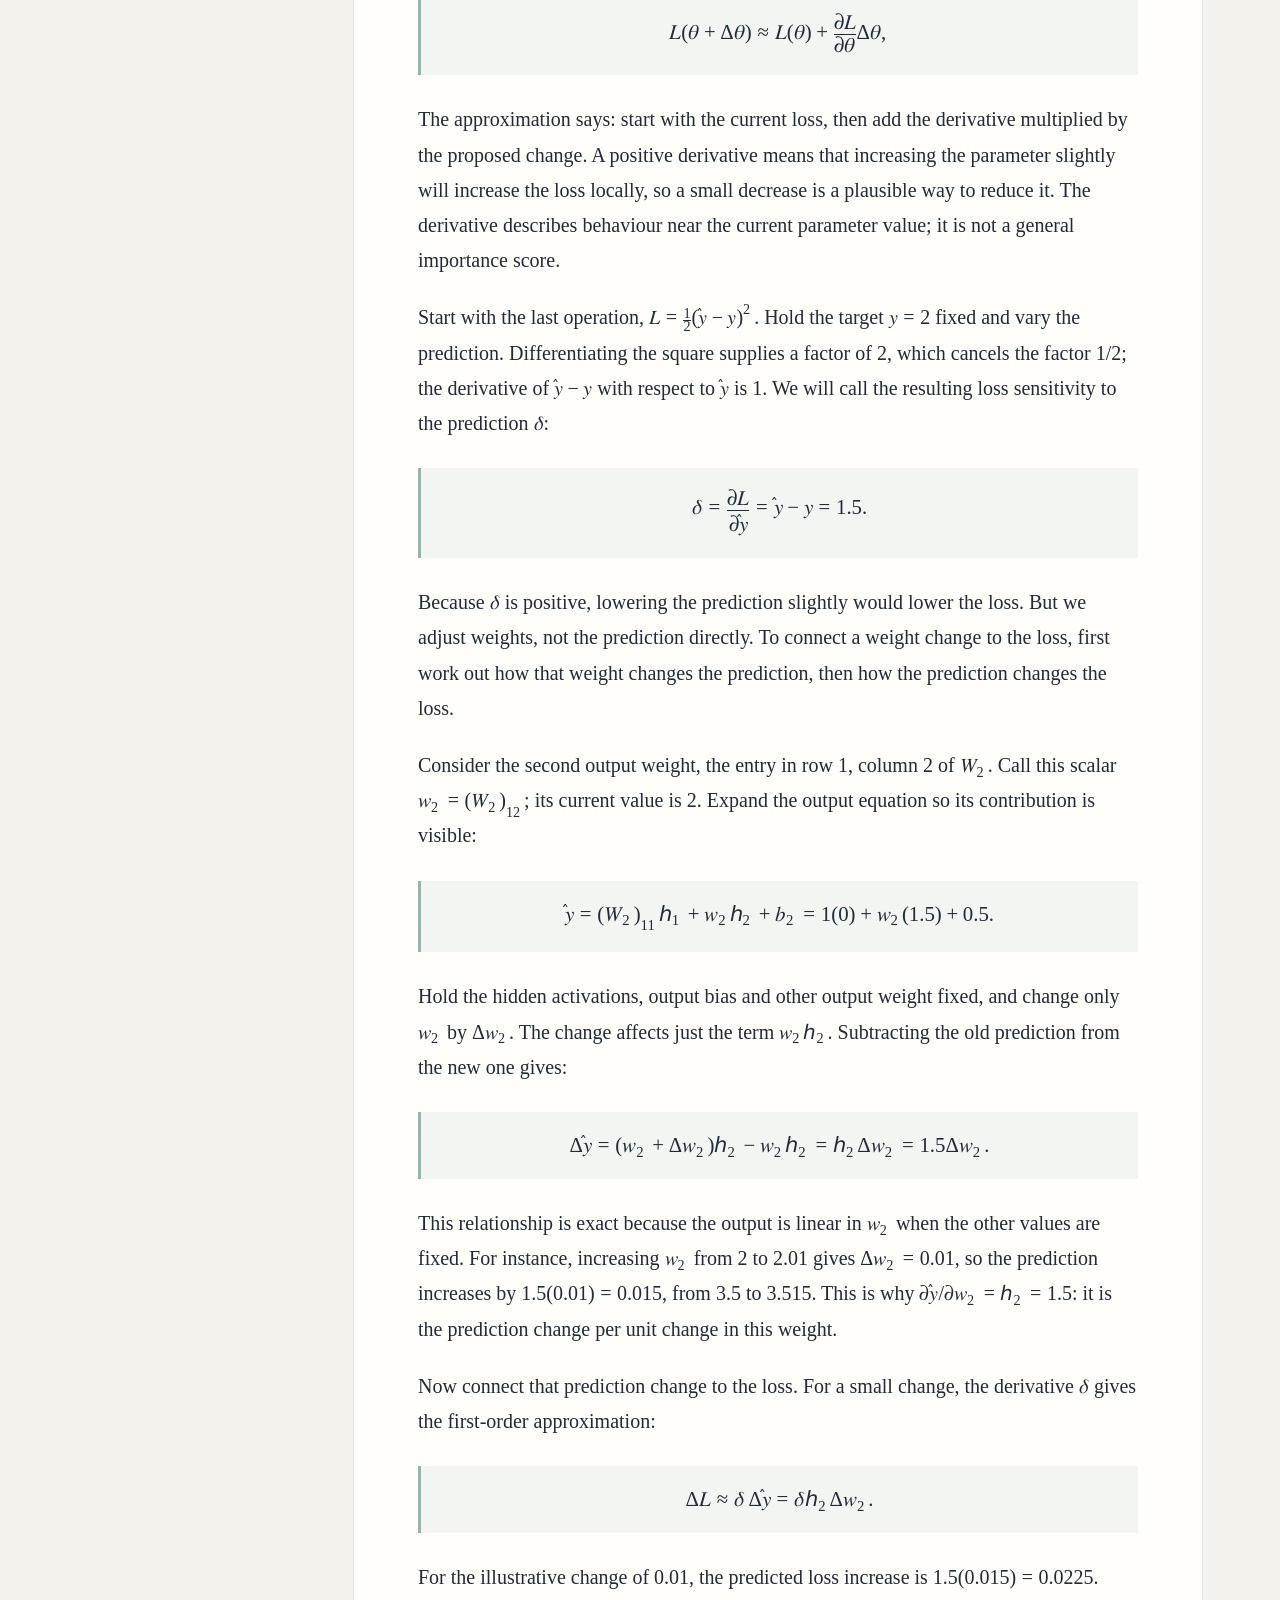
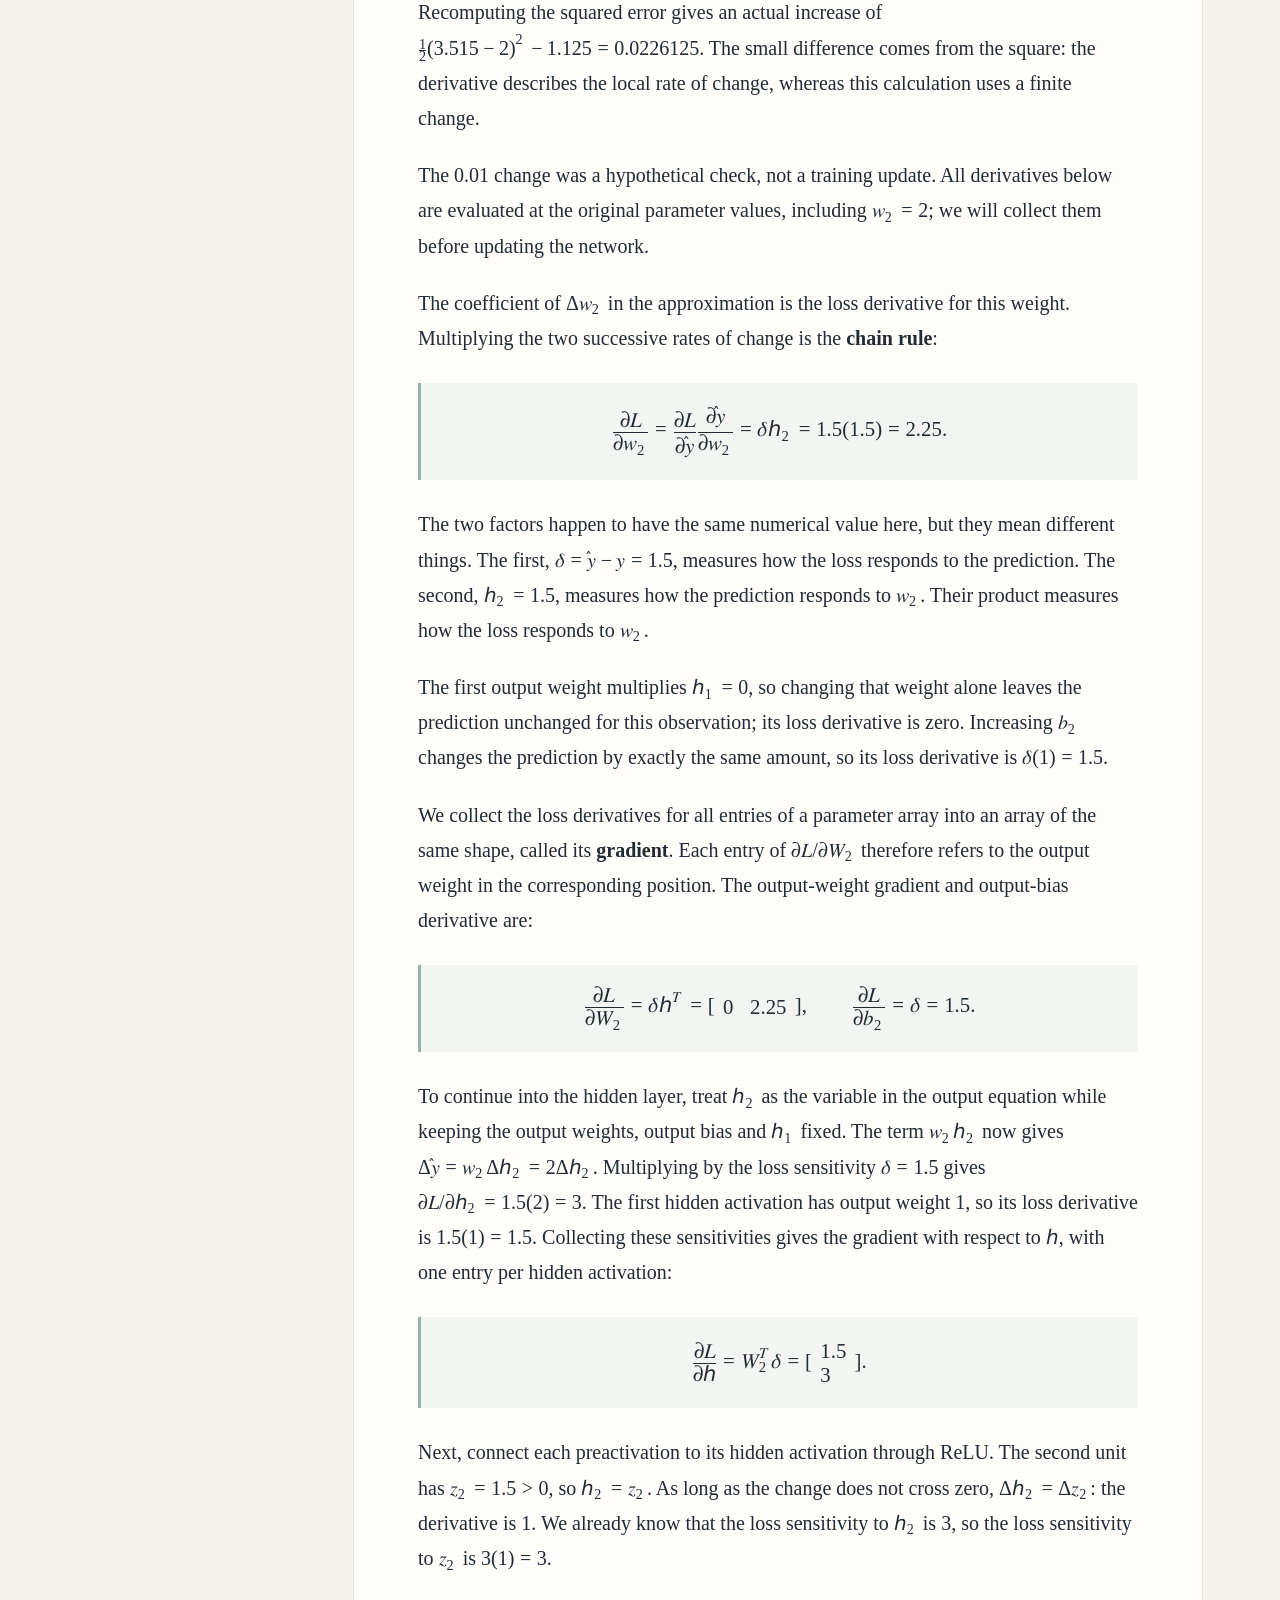
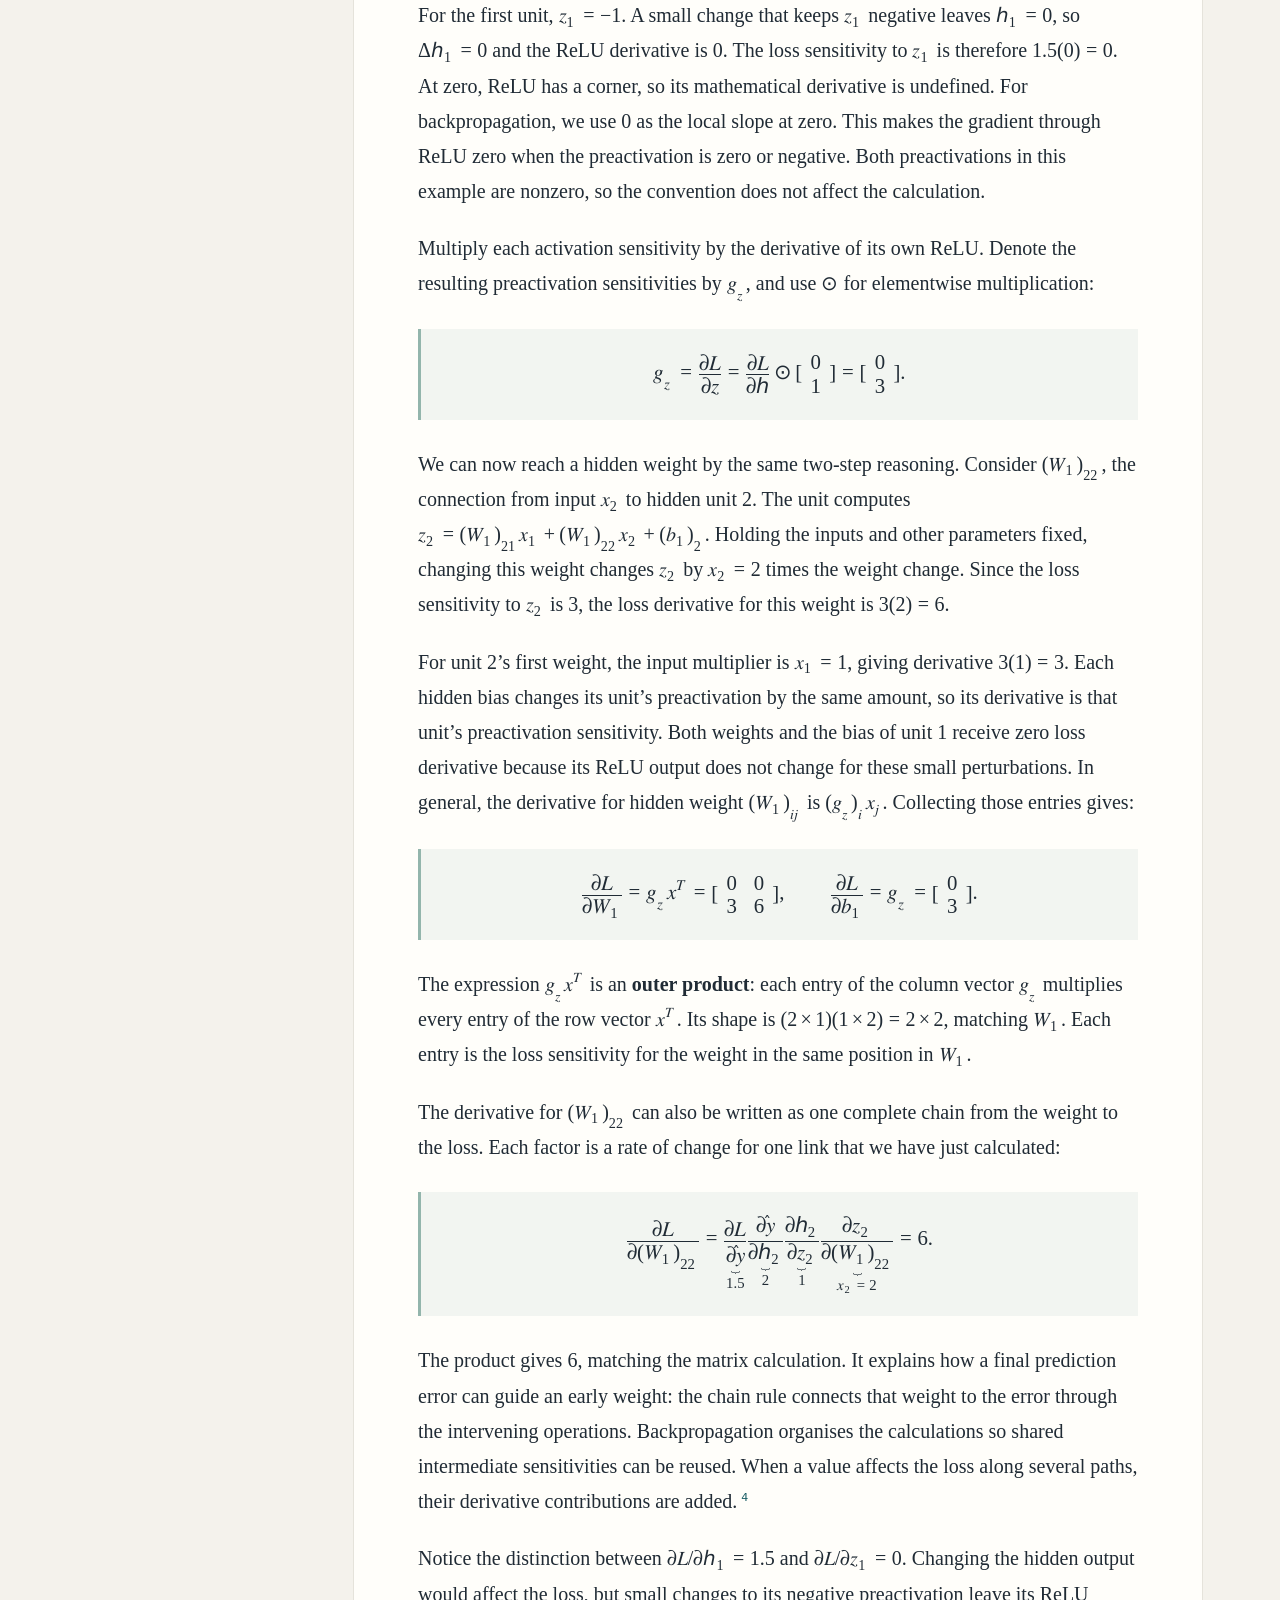
==== commit 3fa10524: "Shorten depth-conventions passage in Module 1" ====
--- a/subjects/deep-learning/lessons/01-from-conventional-ml-to-differentiable-models.html
+++ b/subjects/deep-learning/lessons/01-from-conventional-ml-to-differentiable-models.html
@@ -1043,10 +1043,7 @@
 <p>Increasing <strong>depth</strong> adds successive learned
 transformations. An extra nonlinear hidden layer receives the features
 formed by the previous layer, so it can build combinations of those
-features rather than working directly from the original inputs. Depth
-conventions differ: our network has one hidden layer and two affine
-layers. State what you are counting when comparing
-designs.<sup><a href="#ref-2">2</a></sup></p>
+features rather than working directly from the original inputs. People count depth differently. Our network has one hidden layer but two affine steps — one in the hidden layer, one in the output — so say which you are counting when you compare designs.<sup><a href="#ref-2">2</a></sup></p>
 <p>Width and depth therefore offer different ways to represent a
 function. Neither guarantees a better fitted model. A useful design must
 also be trainable with the available data and resources, and its
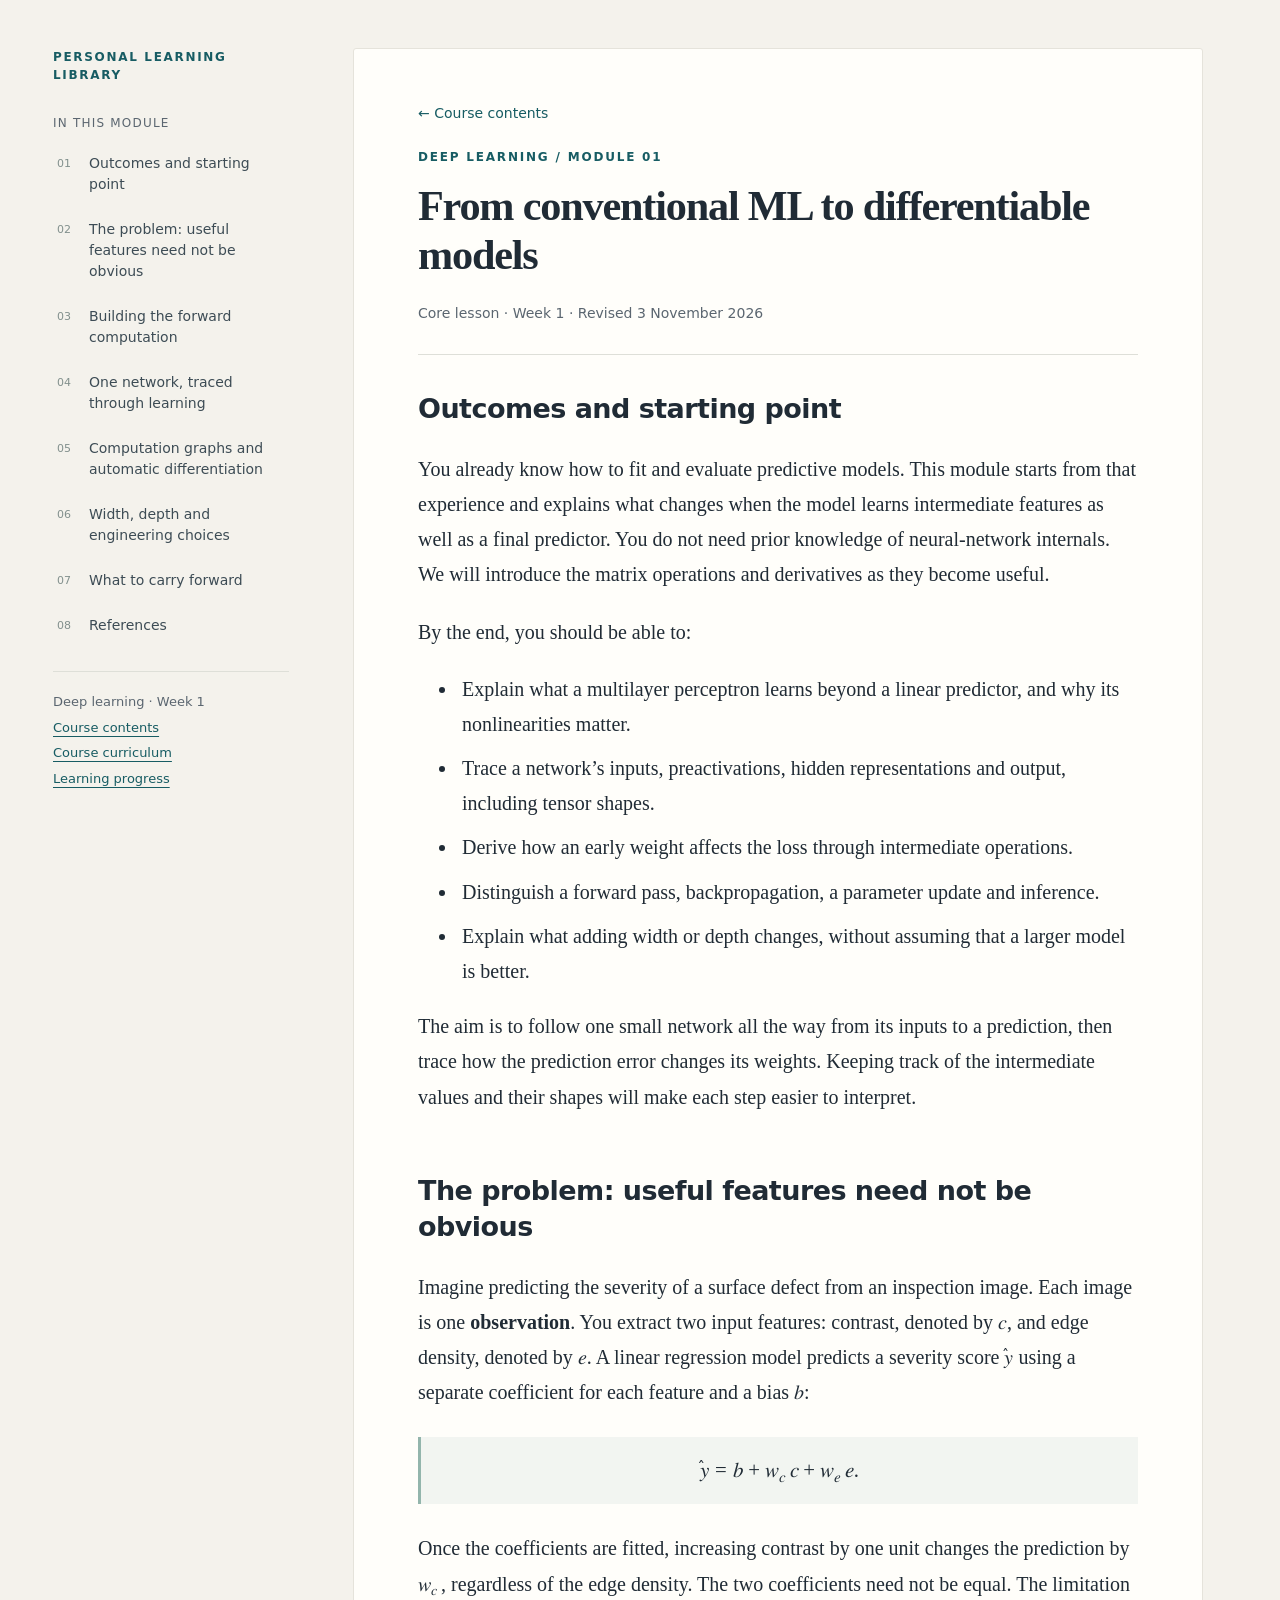
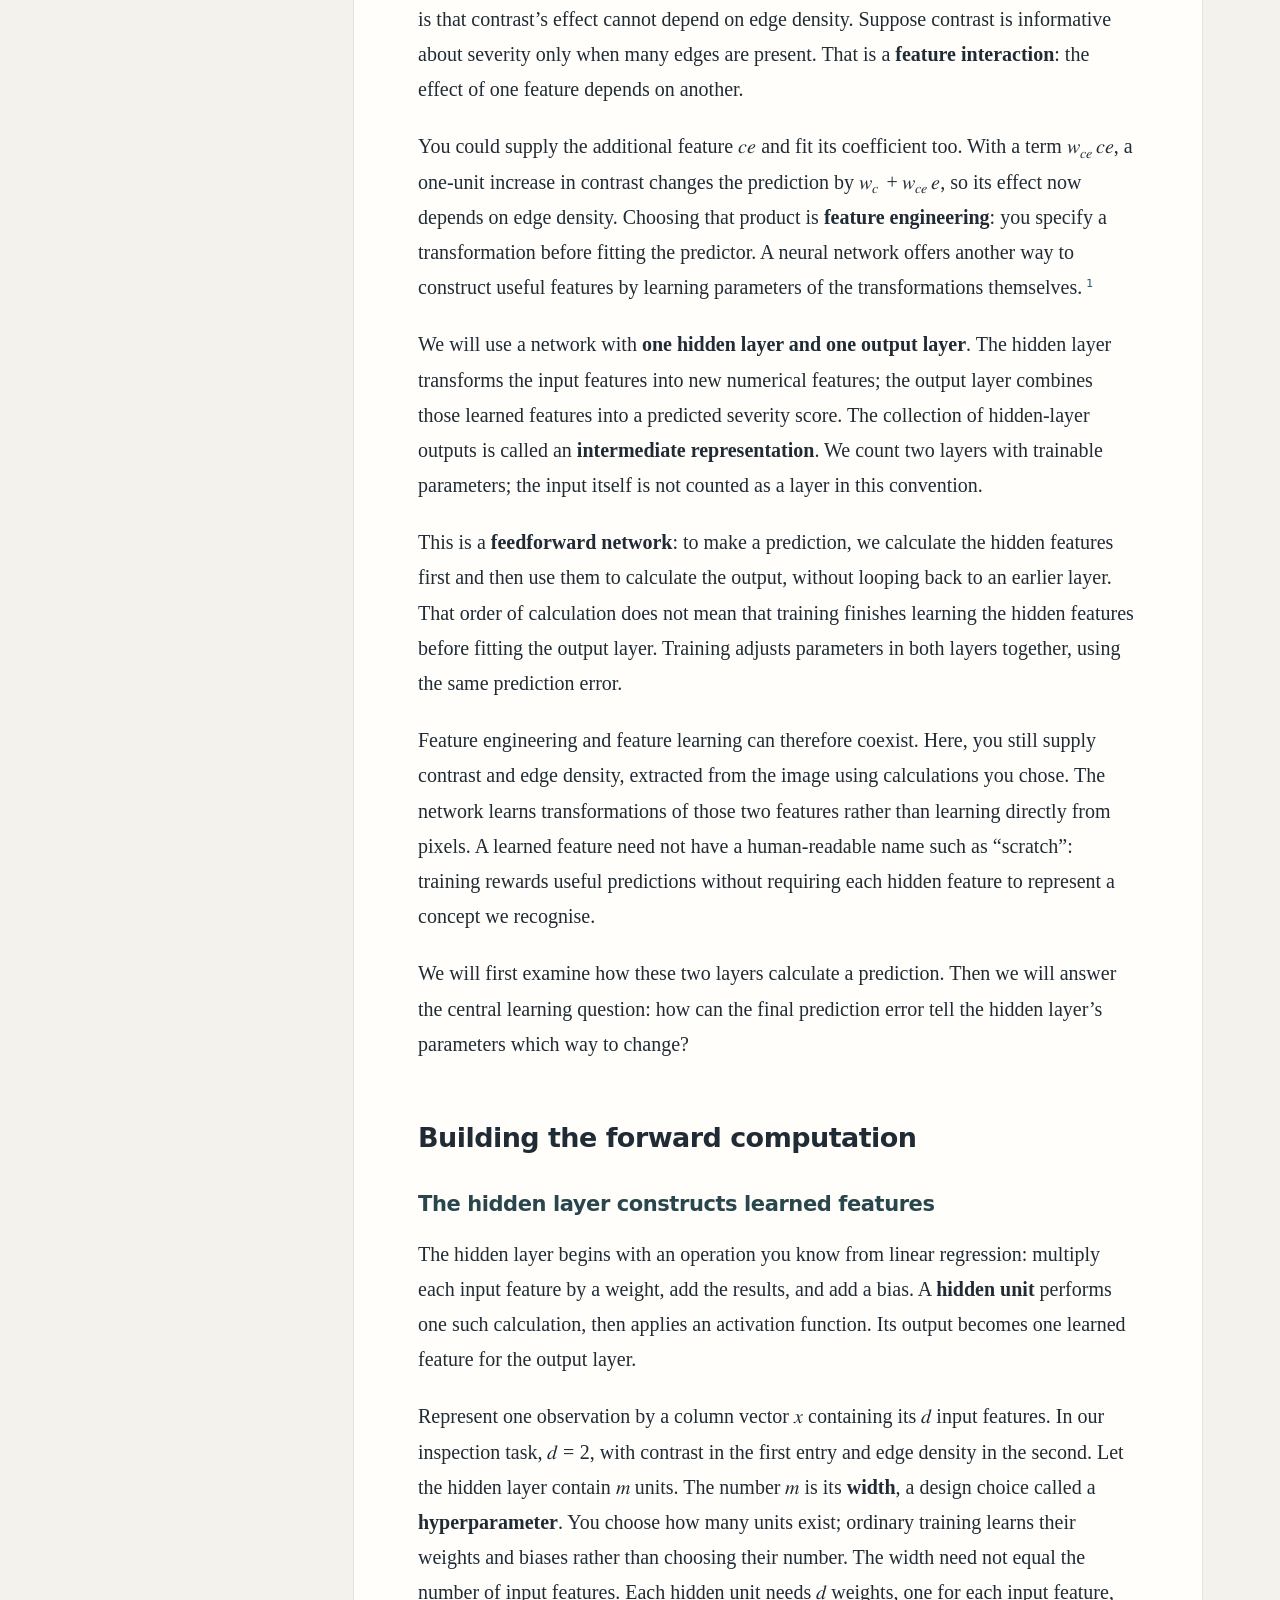
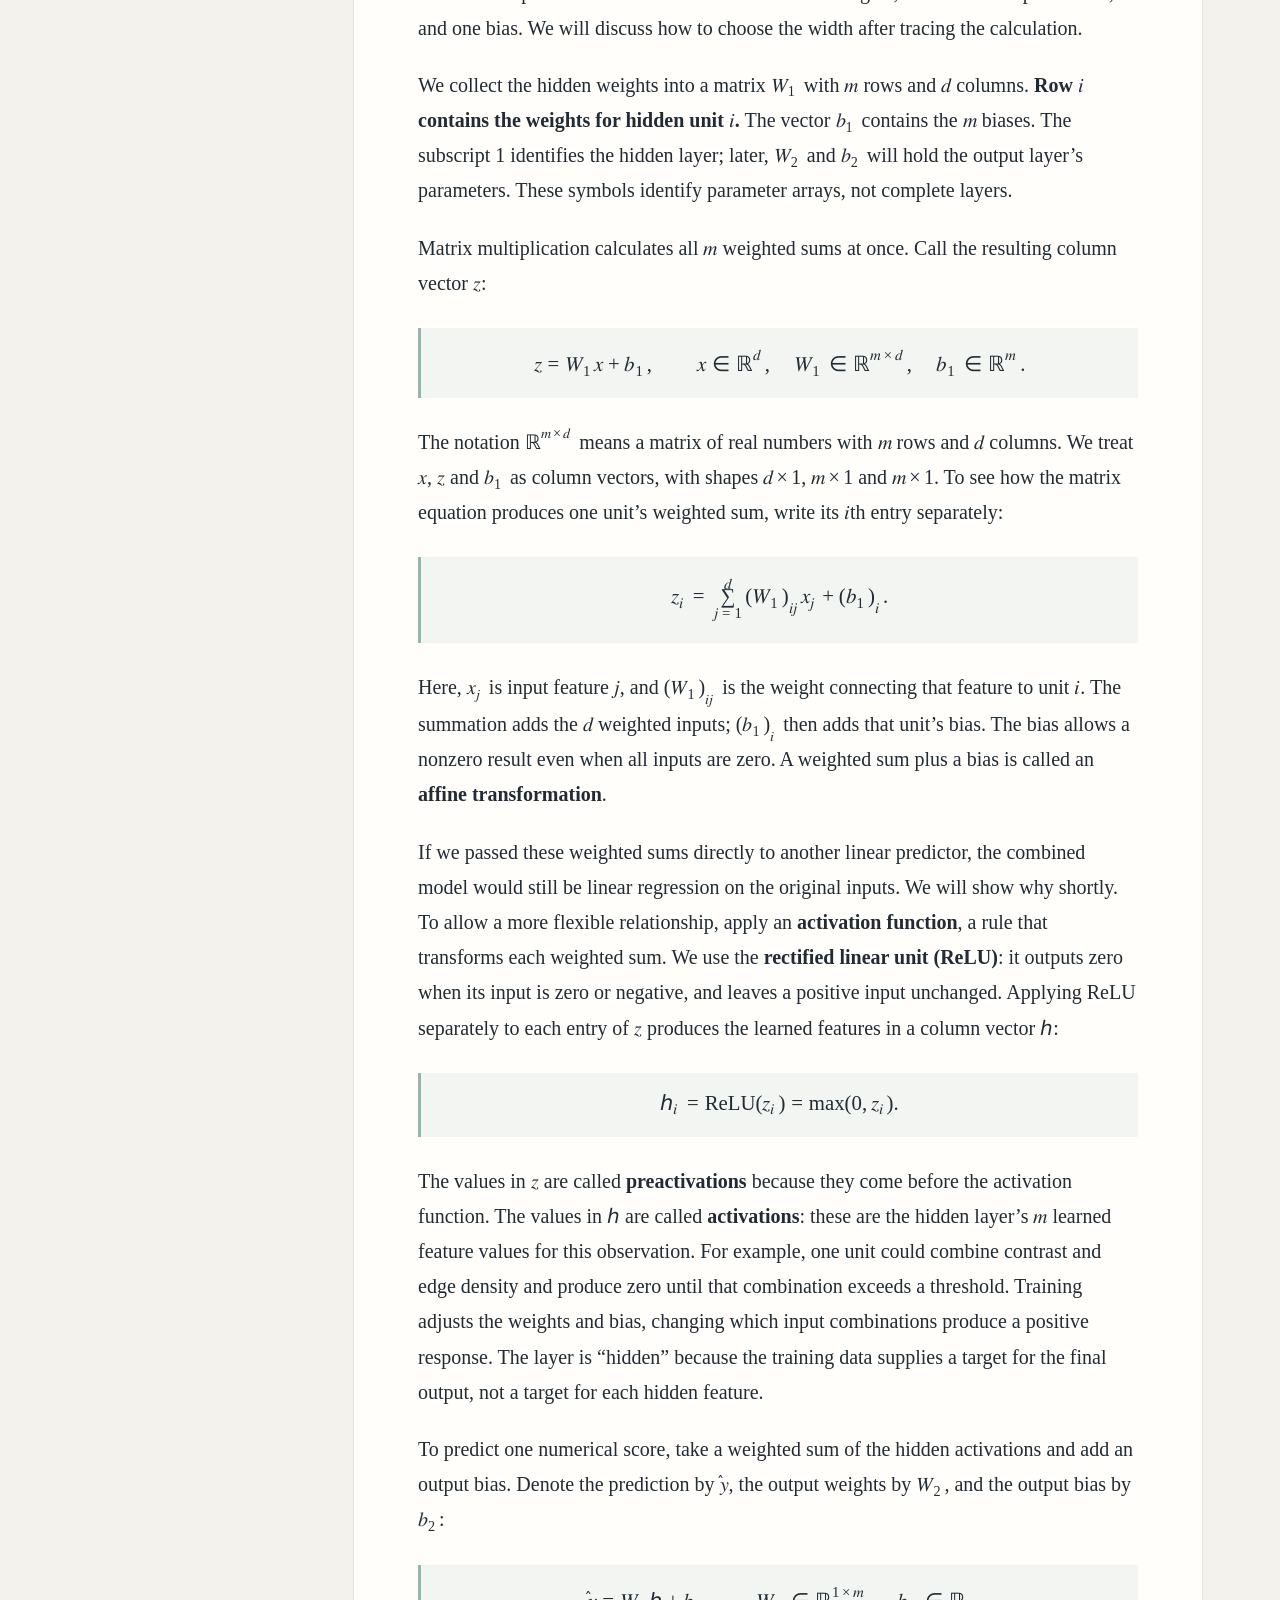
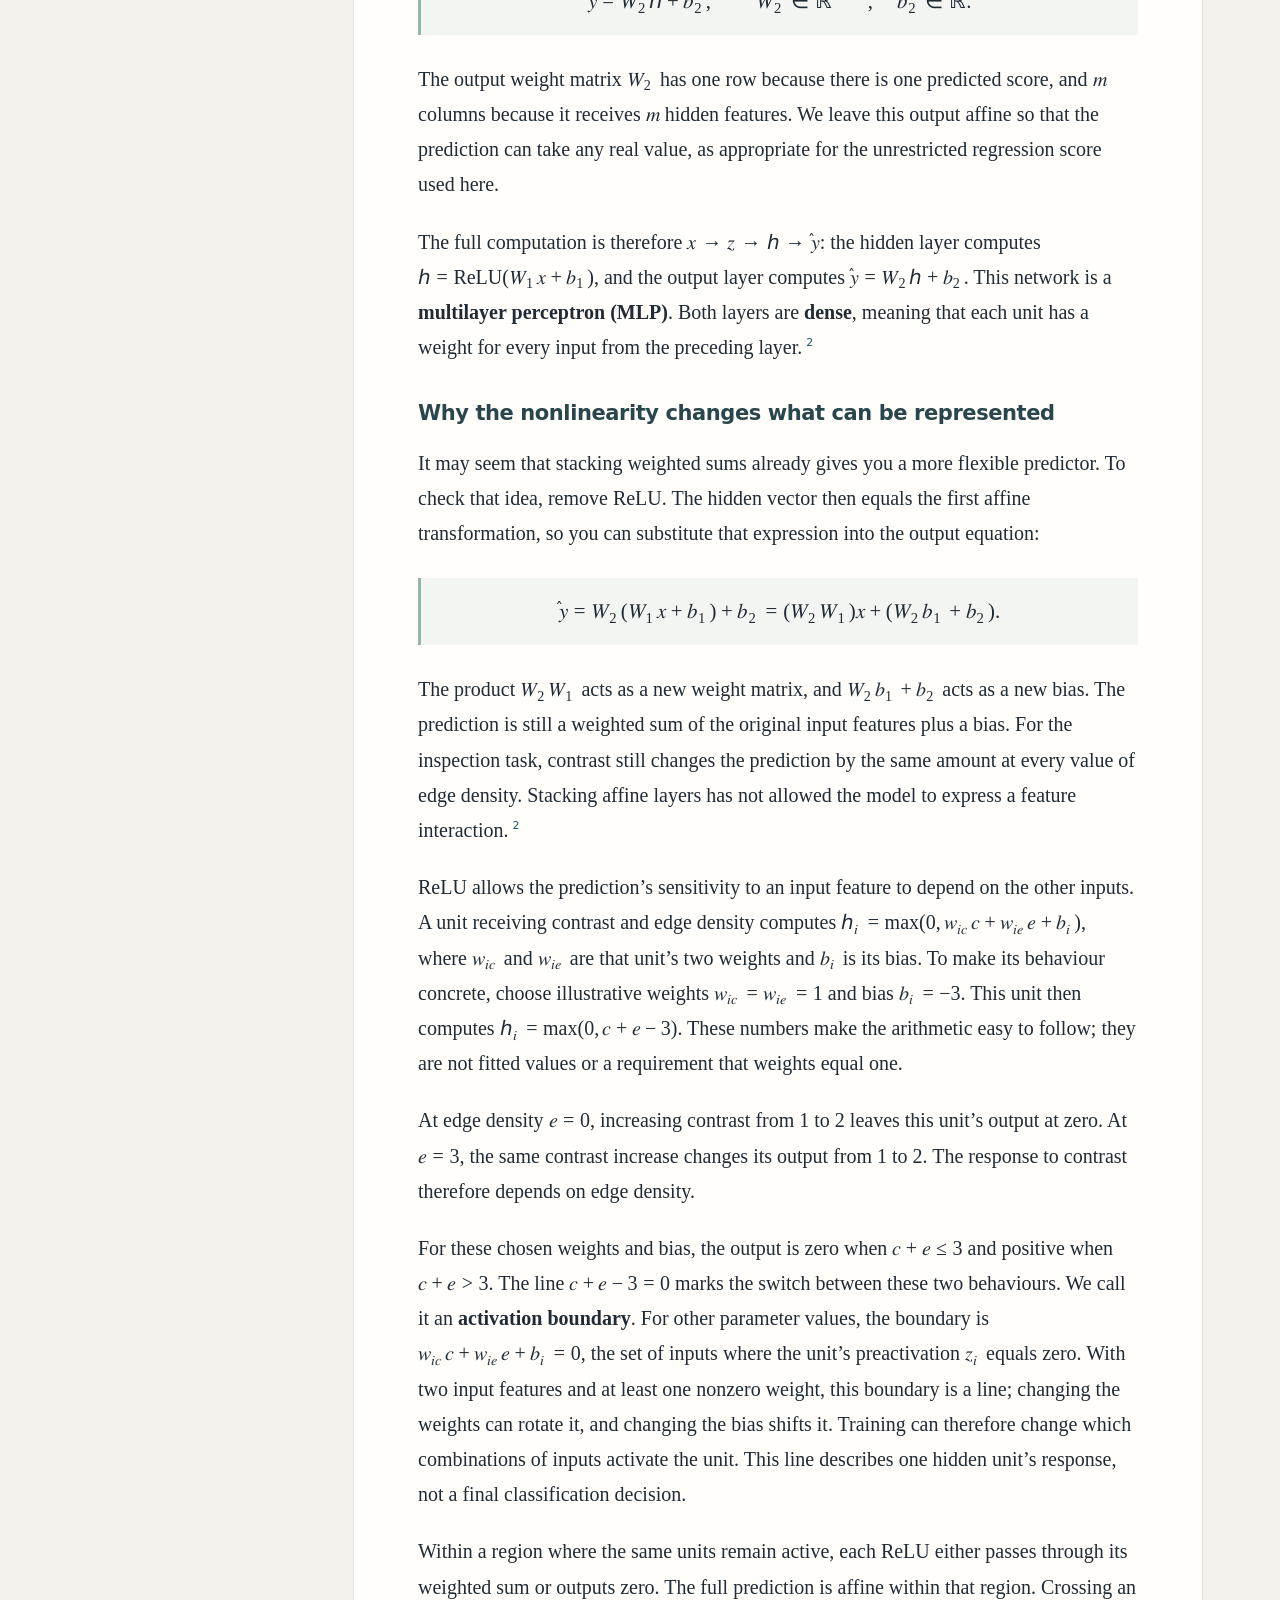
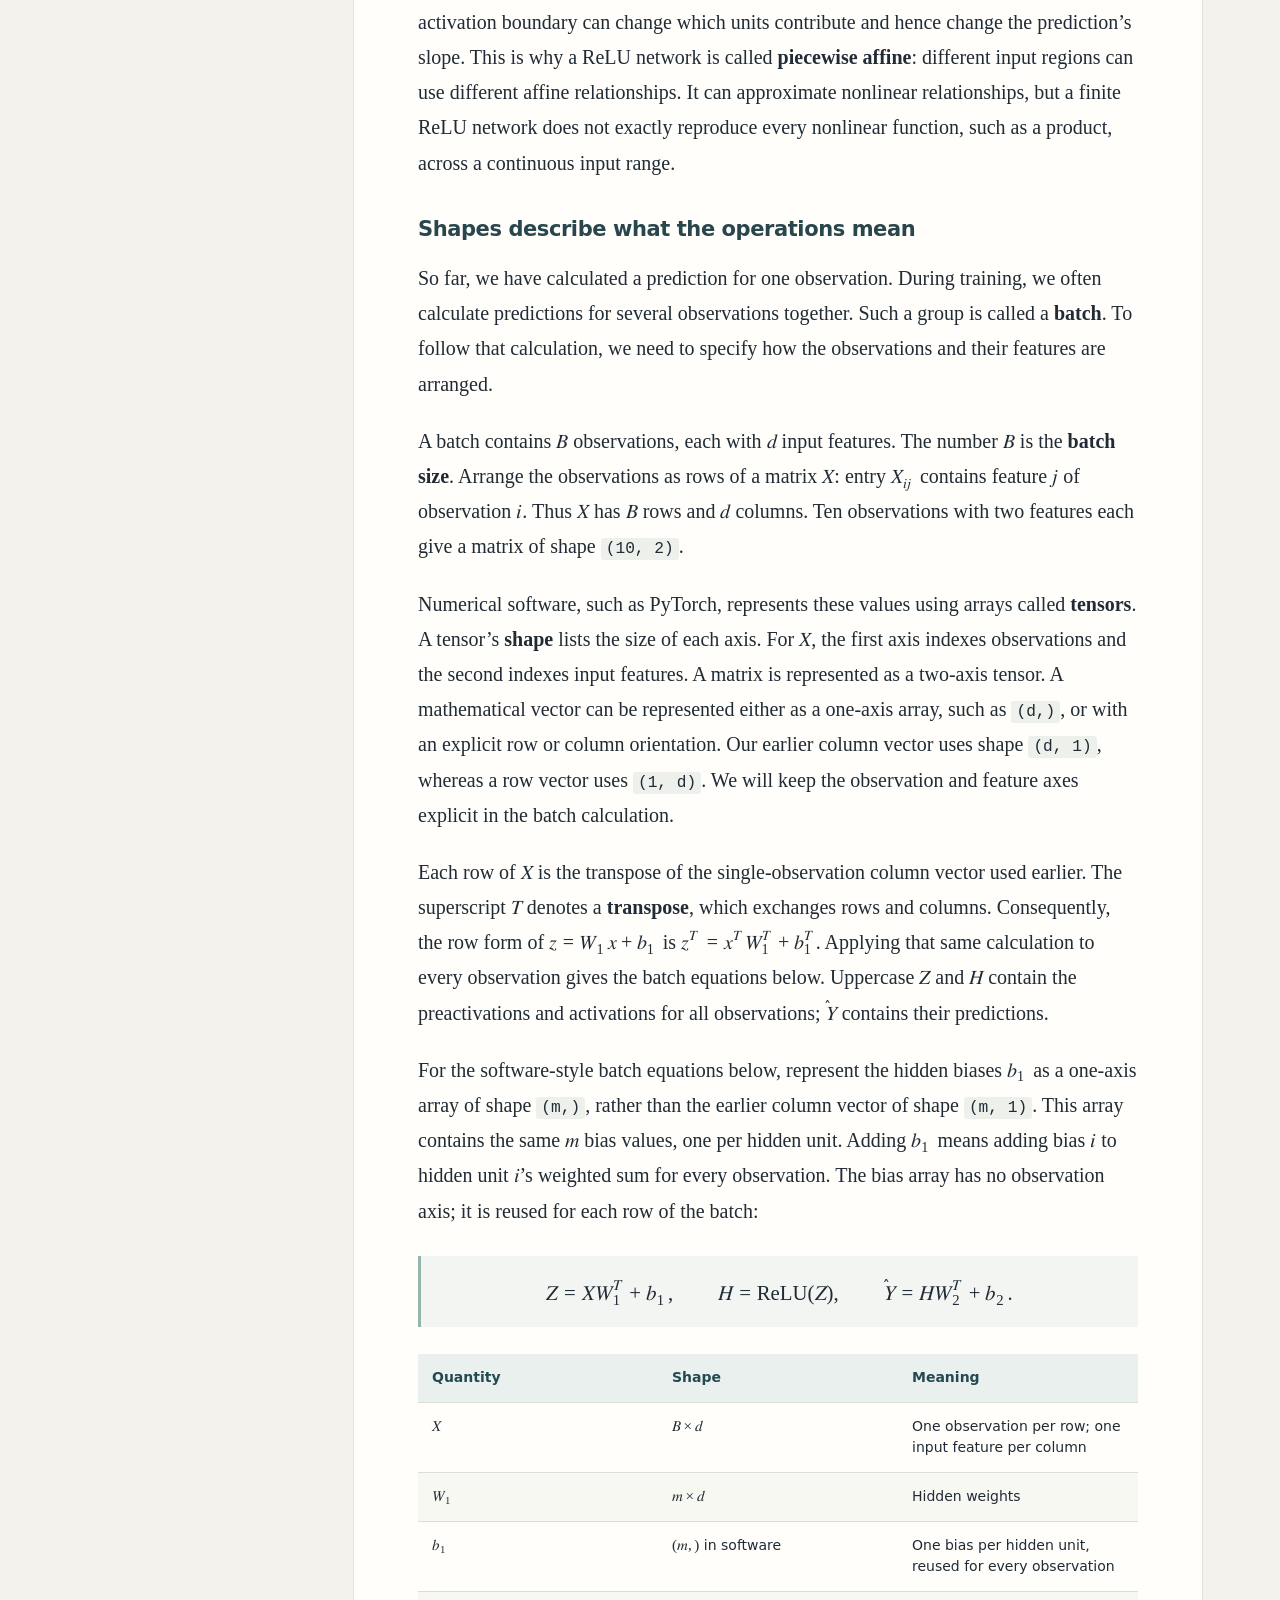
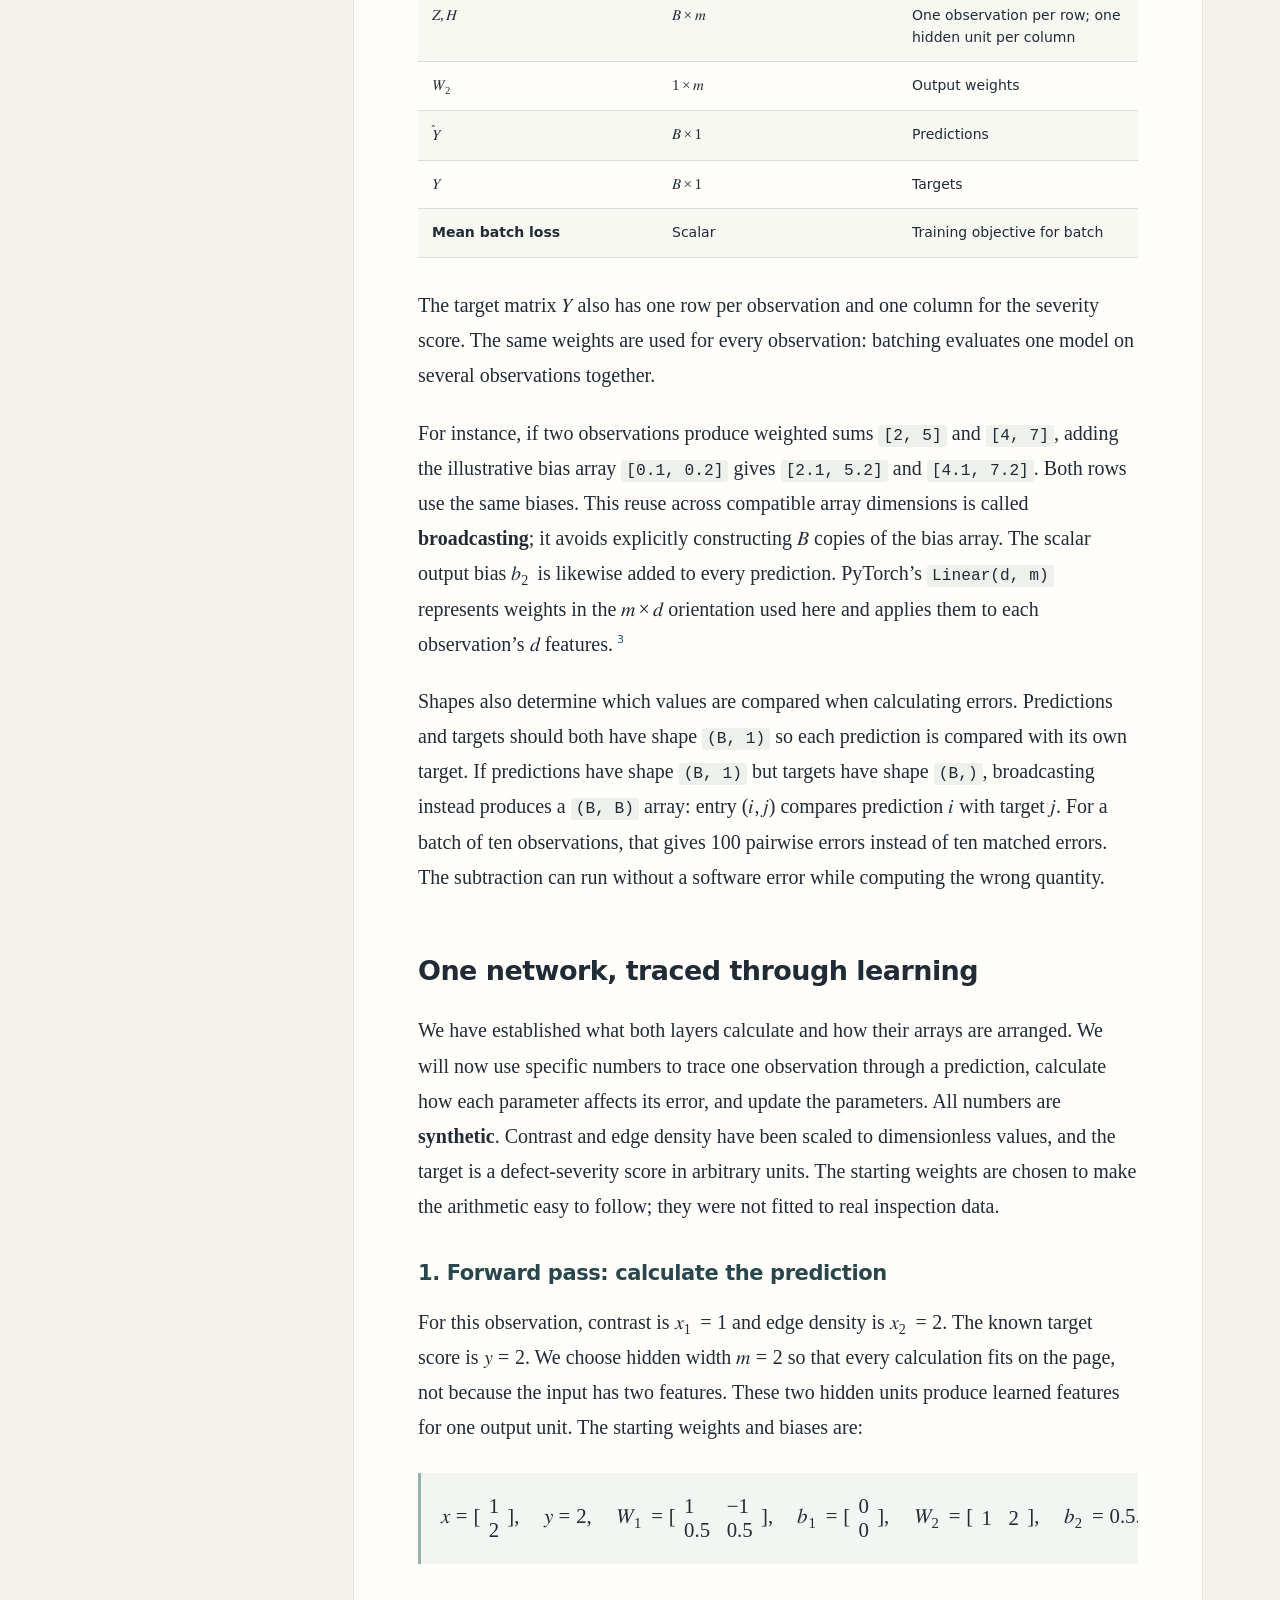
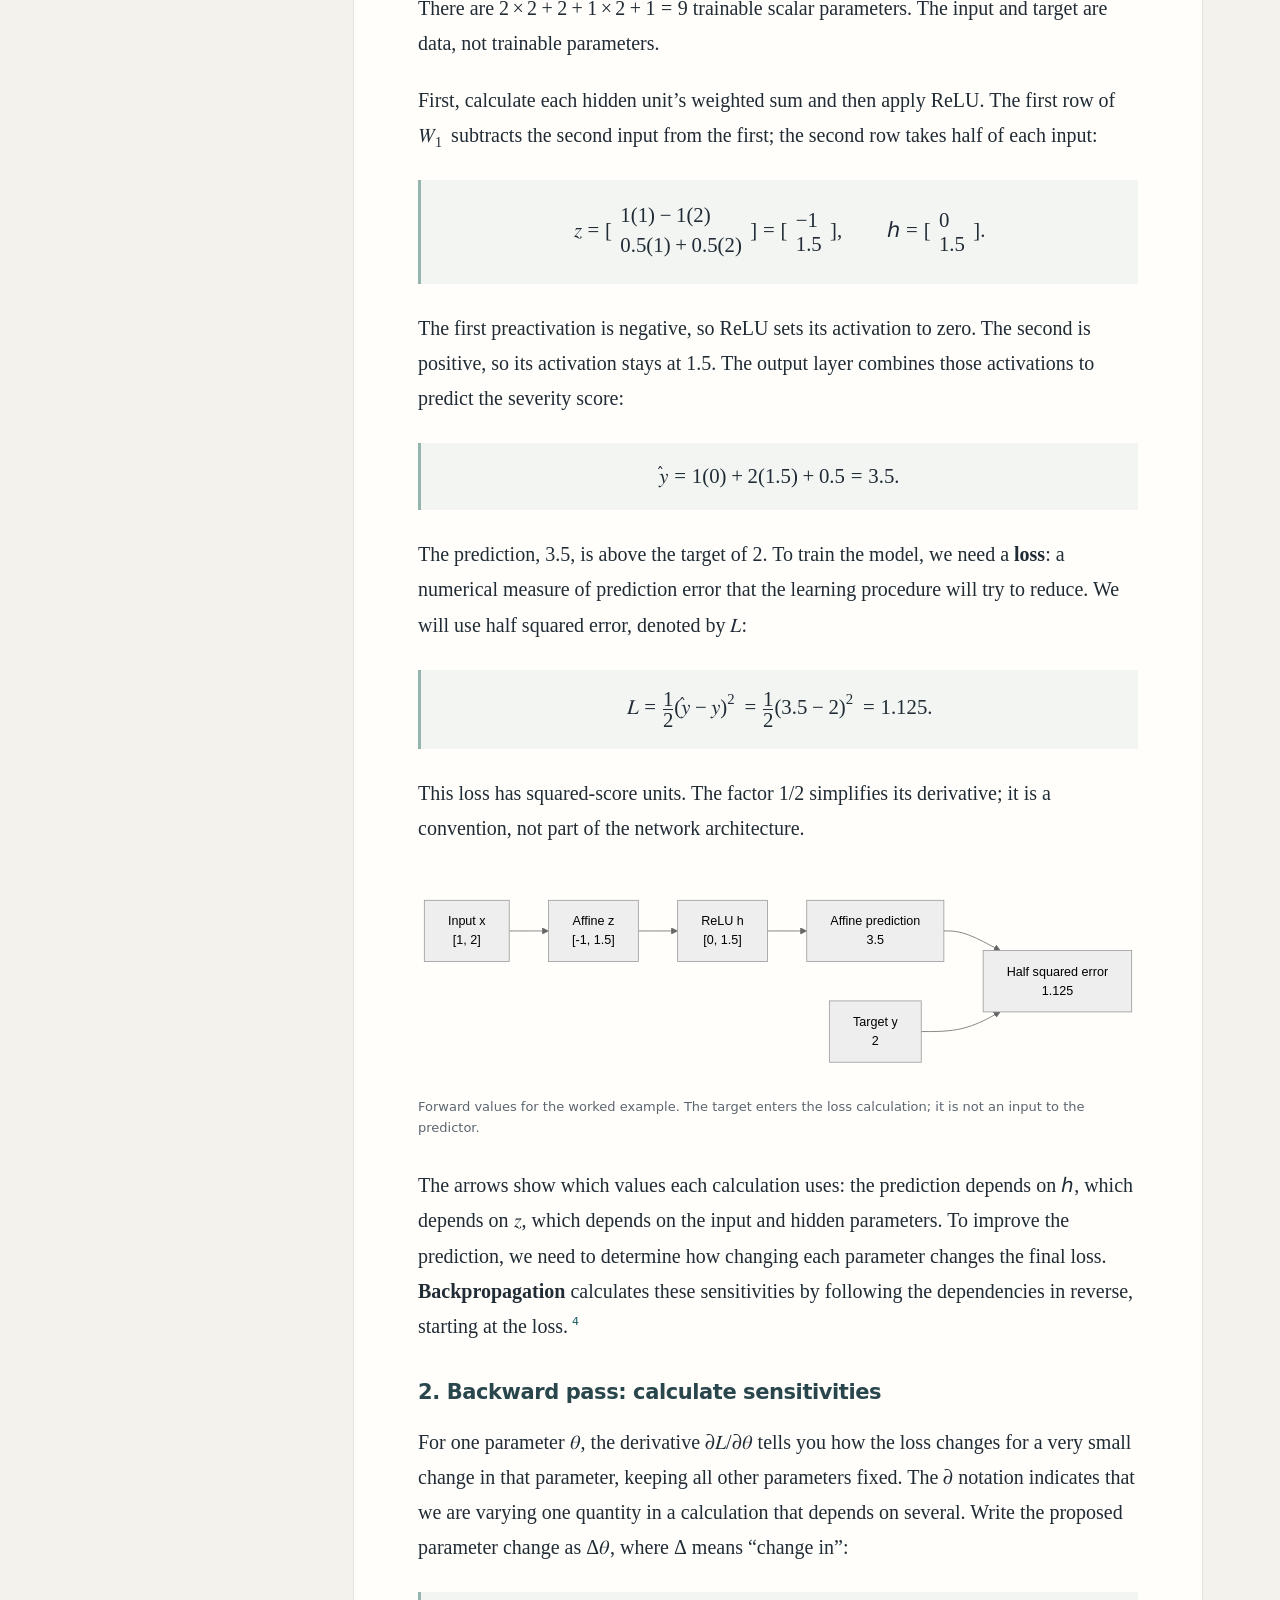
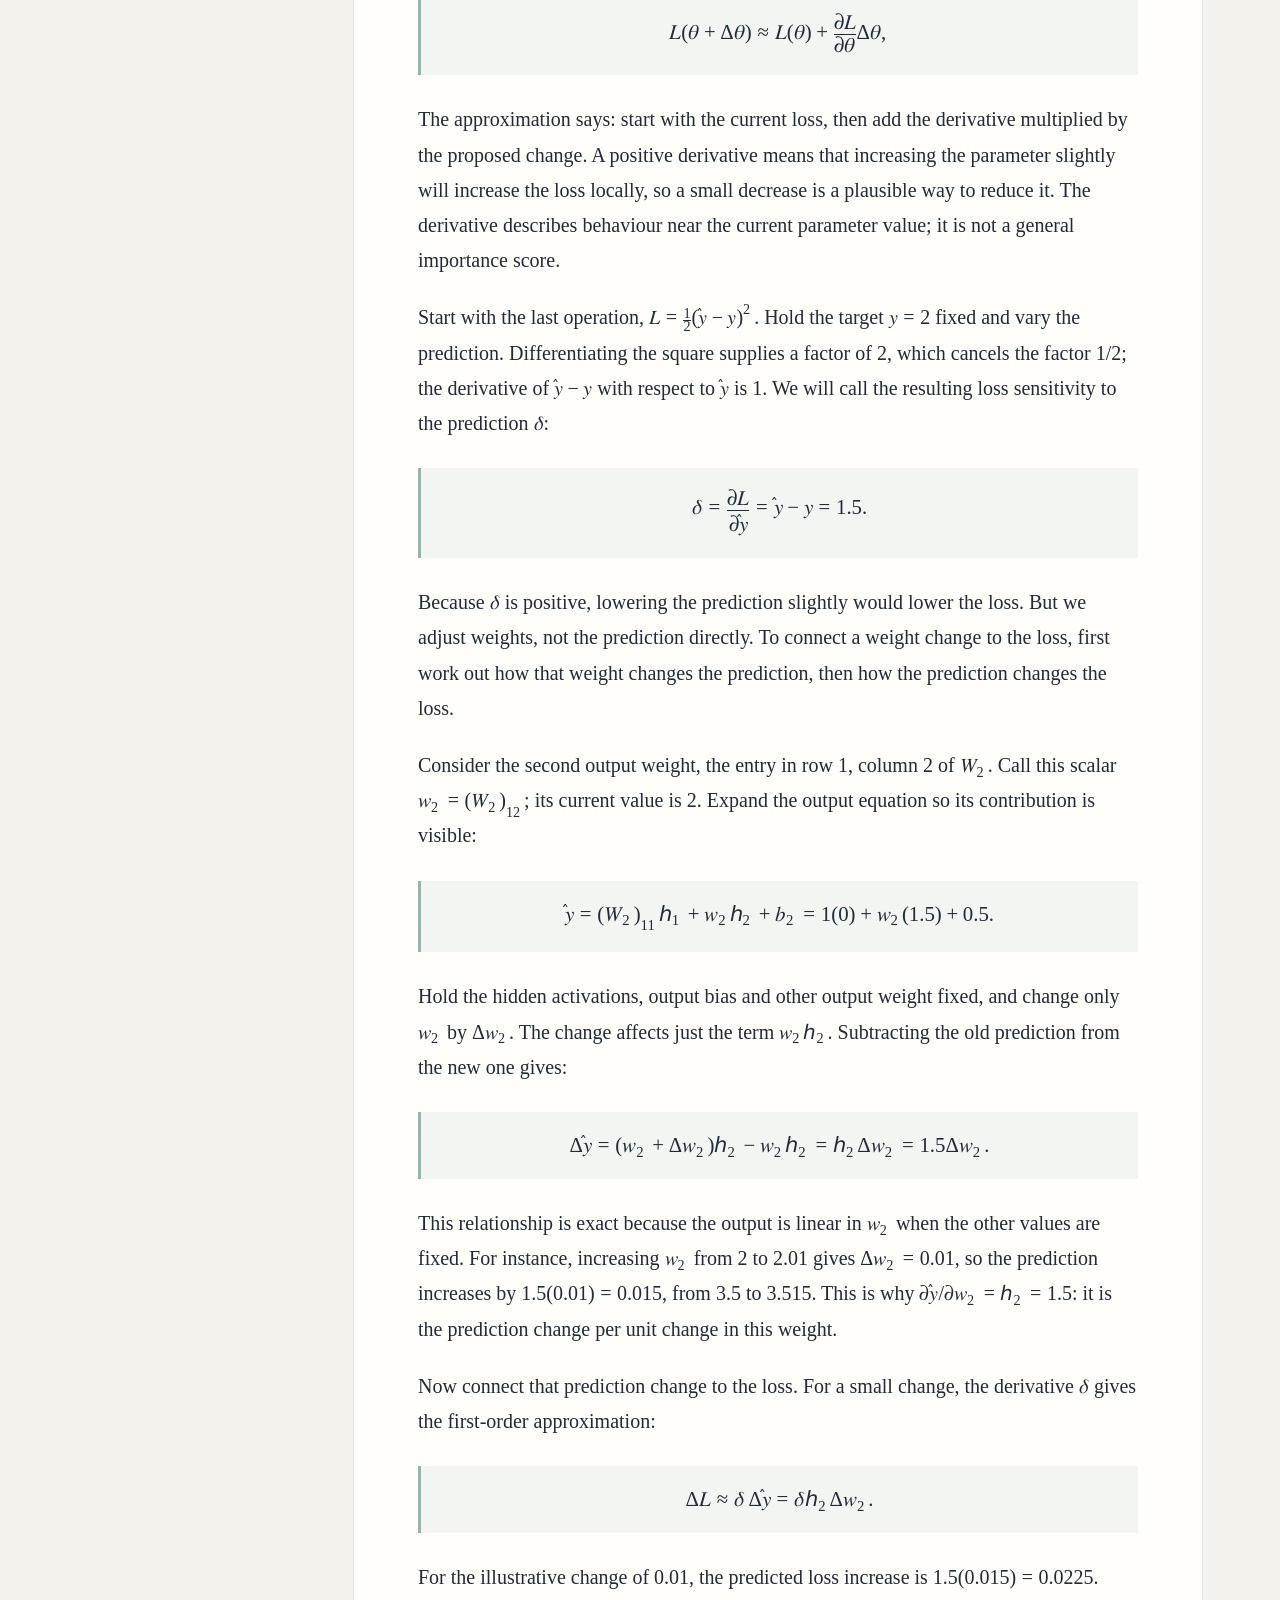
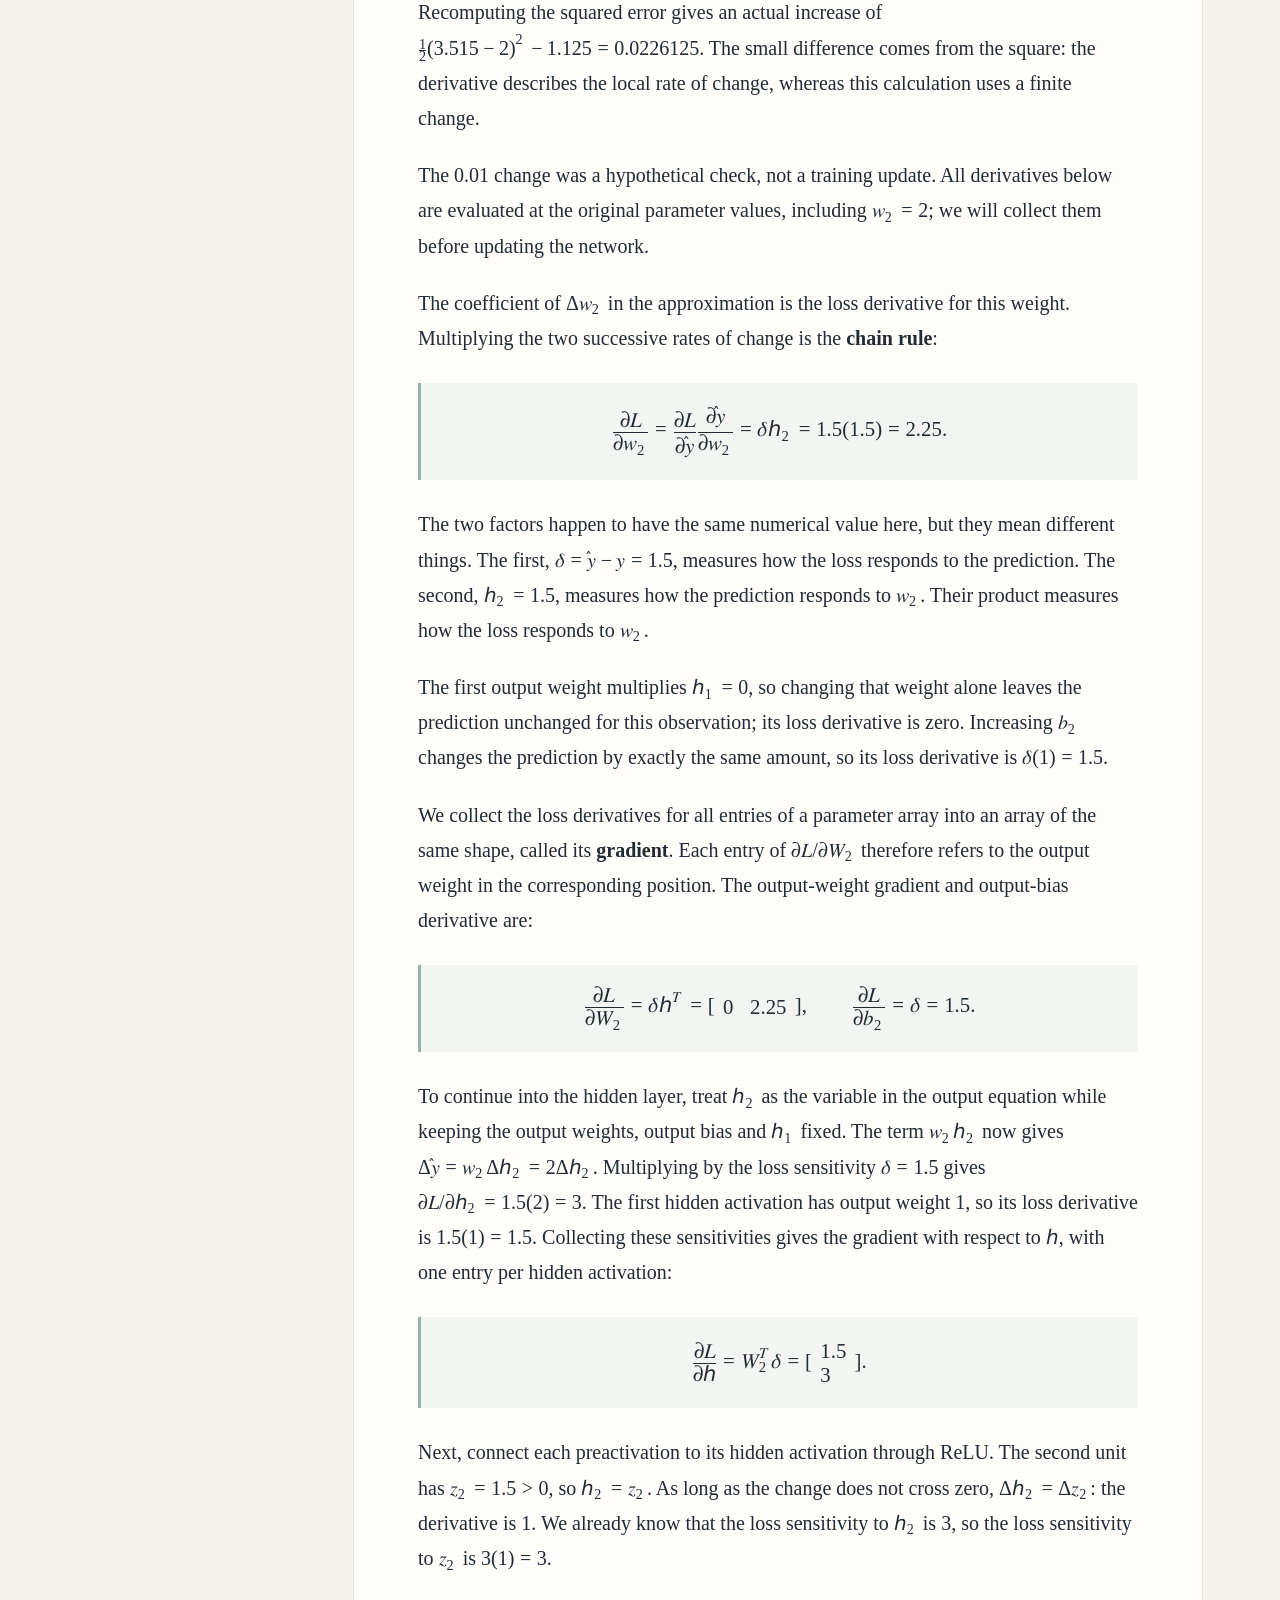
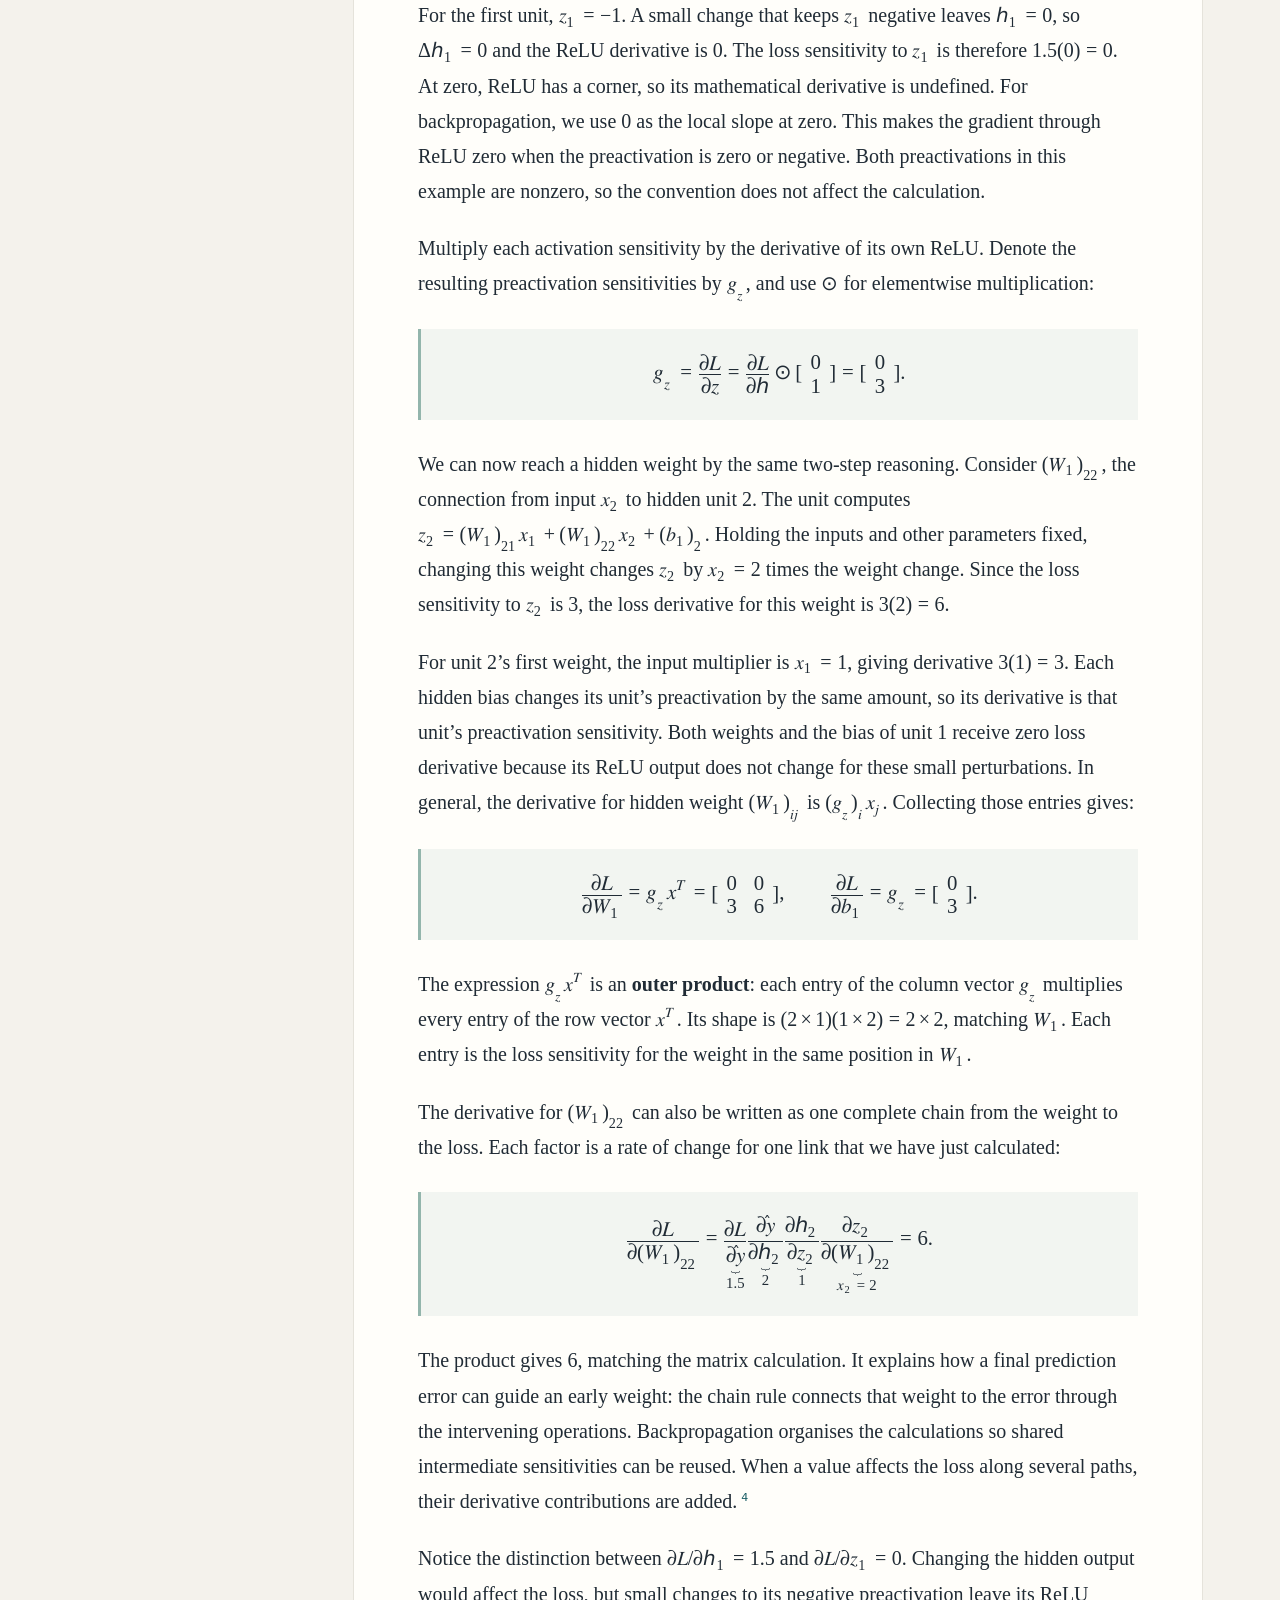
==== commit 129685cf: "Clarify scratch sentence in Module 1" ====
--- a/subjects/deep-learning/lessons/01-from-conventional-ml-to-differentiable-models.html
+++ b/subjects/deep-learning/lessons/01-from-conventional-ml-to-differentiable-models.html
@@ -1059,9 +1059,7 @@
 <math display="inline" xmlns="http://www.w3.org/1998/Math/MathML"><semantics><mn>128</mn><annotation encoding="application/x-tex">128</annotation></semantics></math>
 hidden units requires
 <math display="inline" xmlns="http://www.w3.org/1998/Math/MathML"><semantics><mrow><mn>12</mn><mo>,</mo><mn>288</mn><mo>×</mo><mn>128</mn><mo>+</mo><mn>128</mn><mo>=</mo><mn>1</mn><mo>,</mo><mn>572</mn><mo>,</mo><mn>992</mn></mrow><annotation encoding="application/x-tex">12{,}288\times128+128=1{,}572{,}992</annotation></semantics></math>
-parameters in the hidden layer alone. Each input position has its own
-weights, so learning to respond to a scratch in one location does not
-require the dense layer to use the same calculation elsewhere. Module 4
+parameters in the hidden layer alone. Each pixel position has its own weights, so learning to spot a scratch in one place does not teach the network to spot the same scratch somewhere else. Module 4
 will explain how convolution reuses the same weights across spatial
 locations.</p>
 <p>For the inspection task, keep simpler models as baselines. If a few
